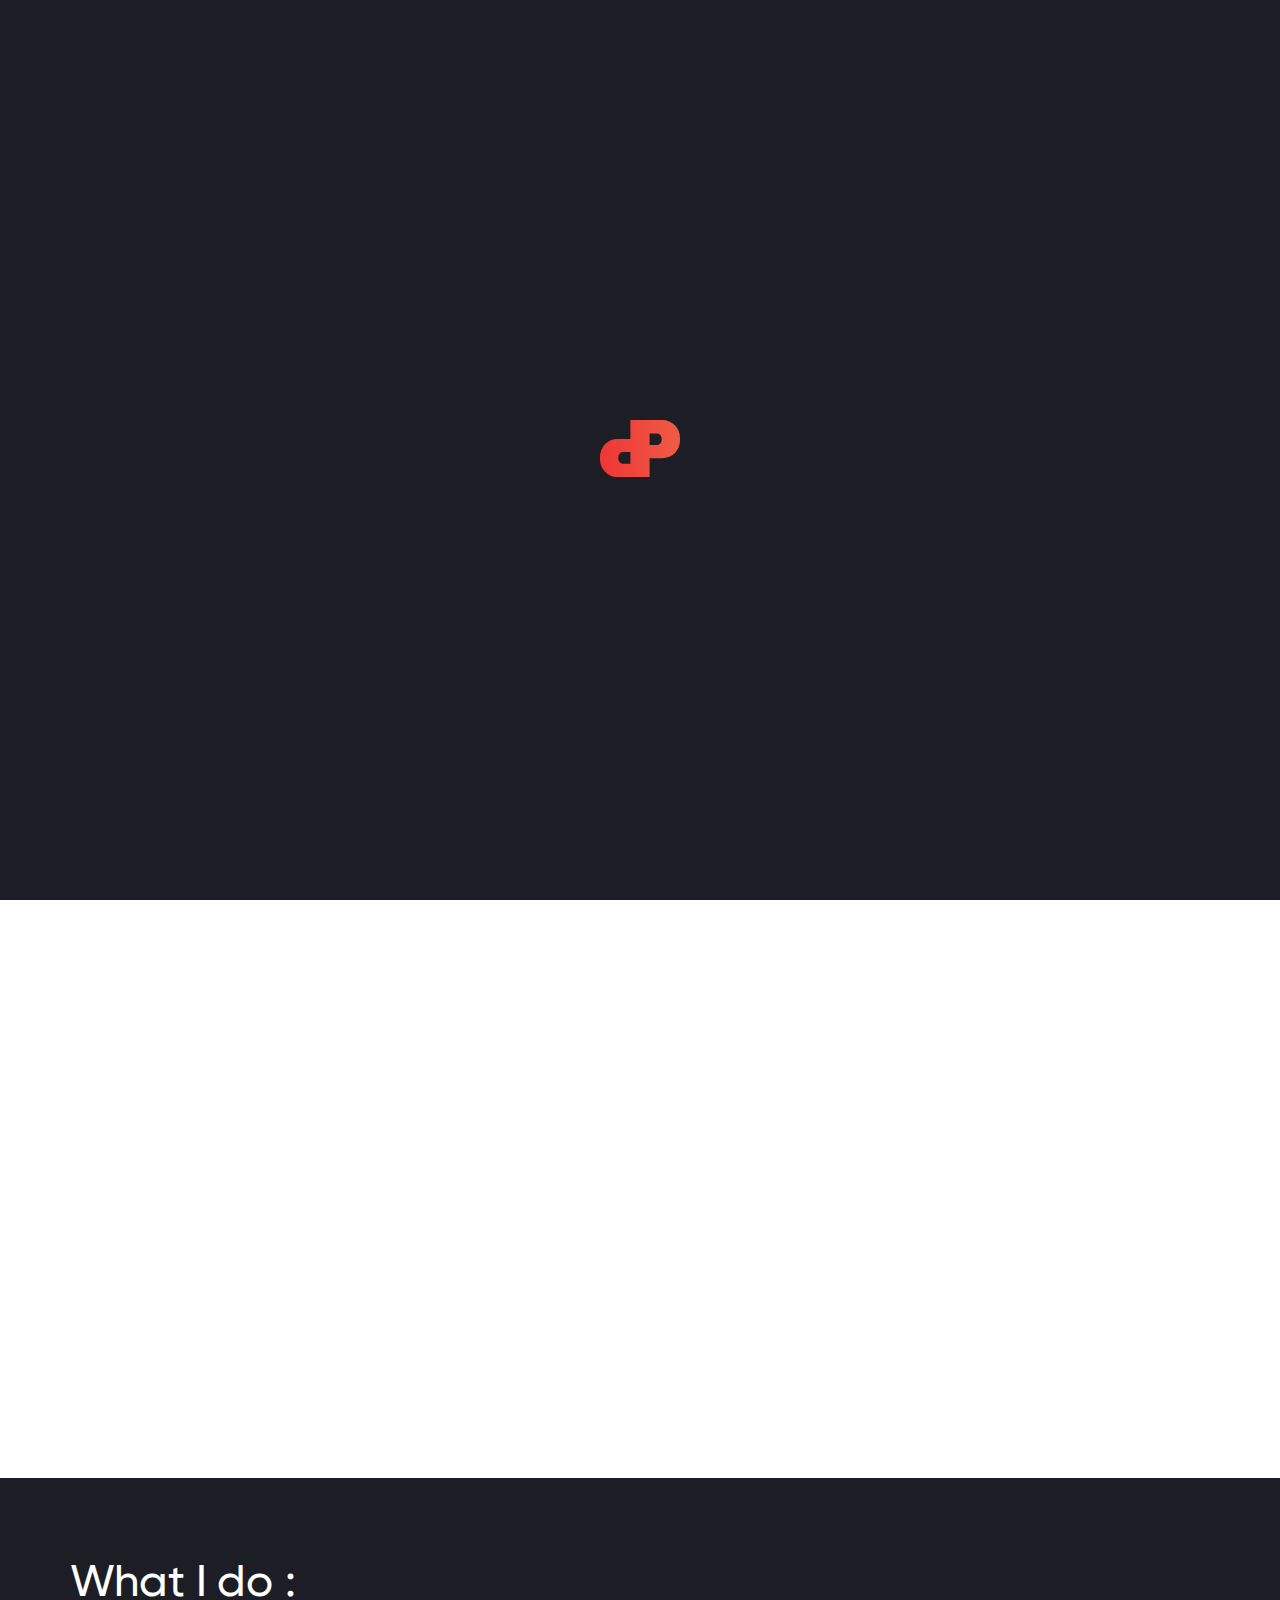
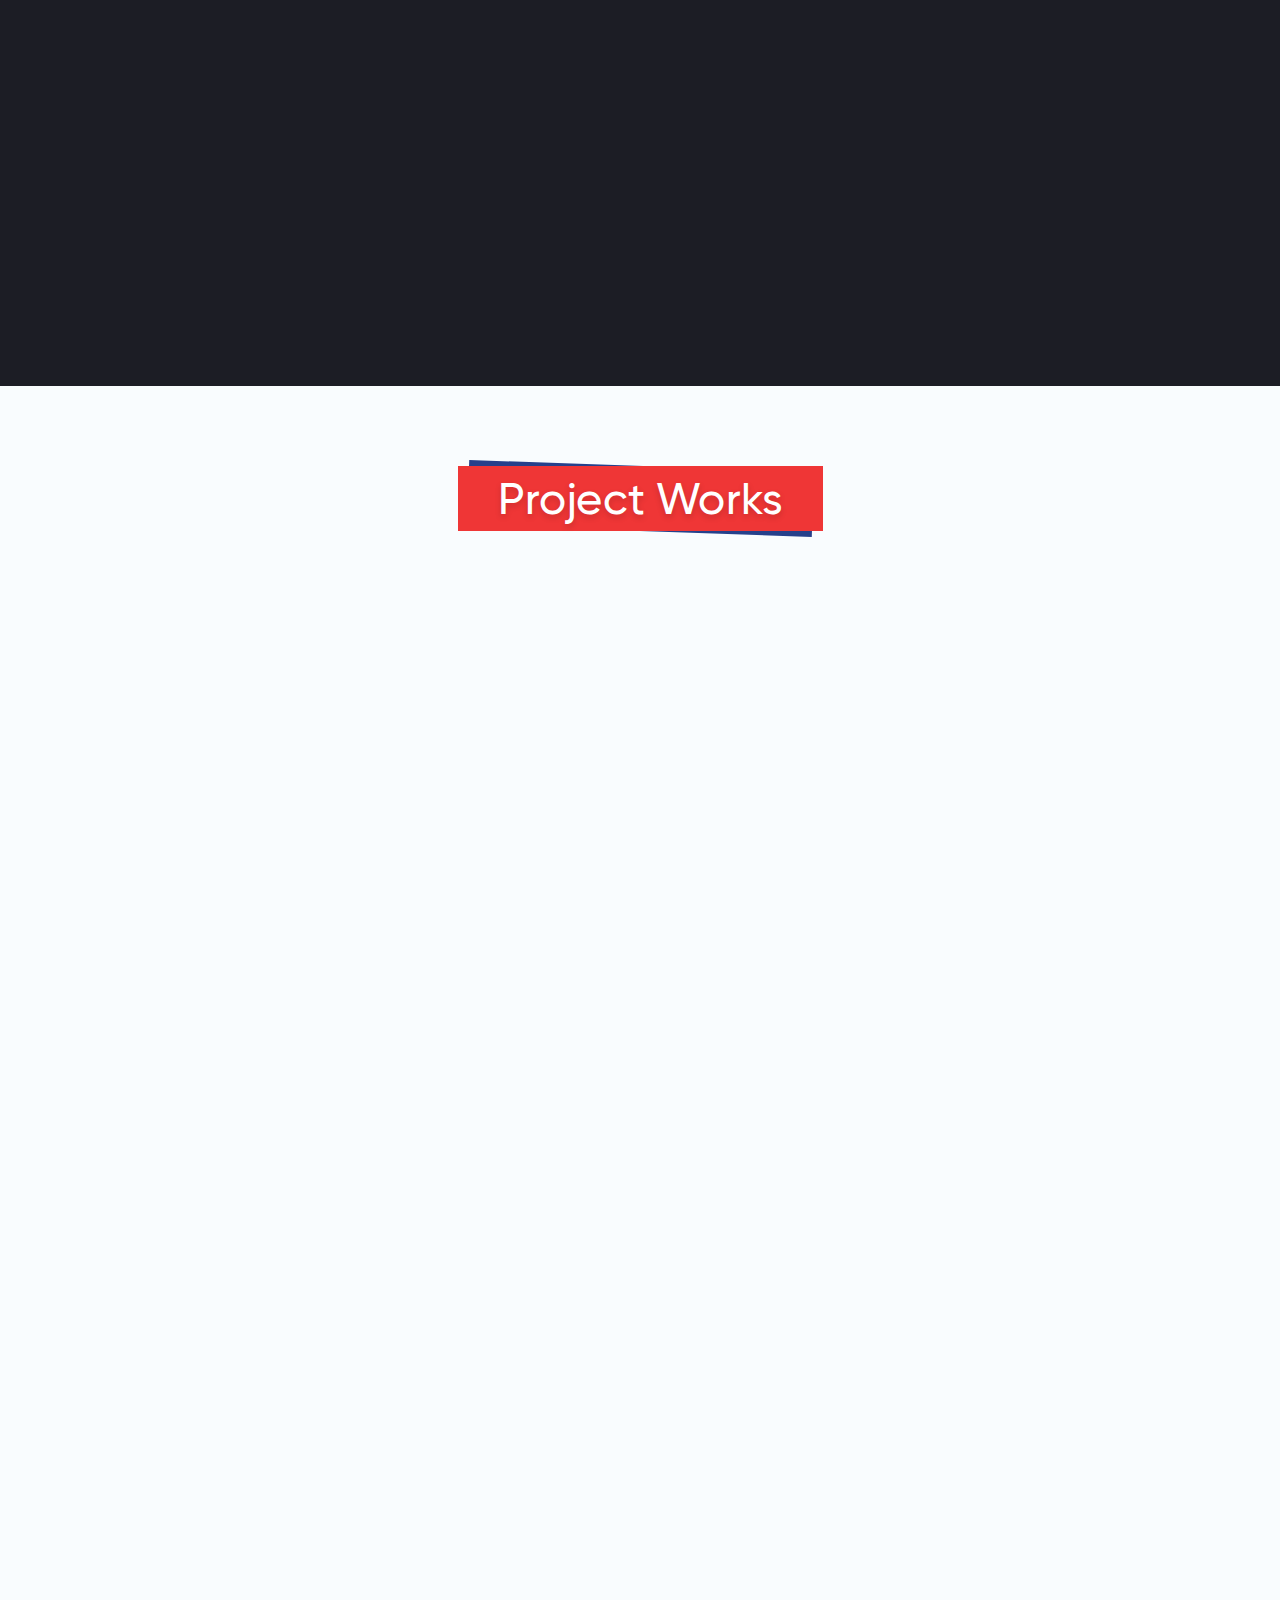
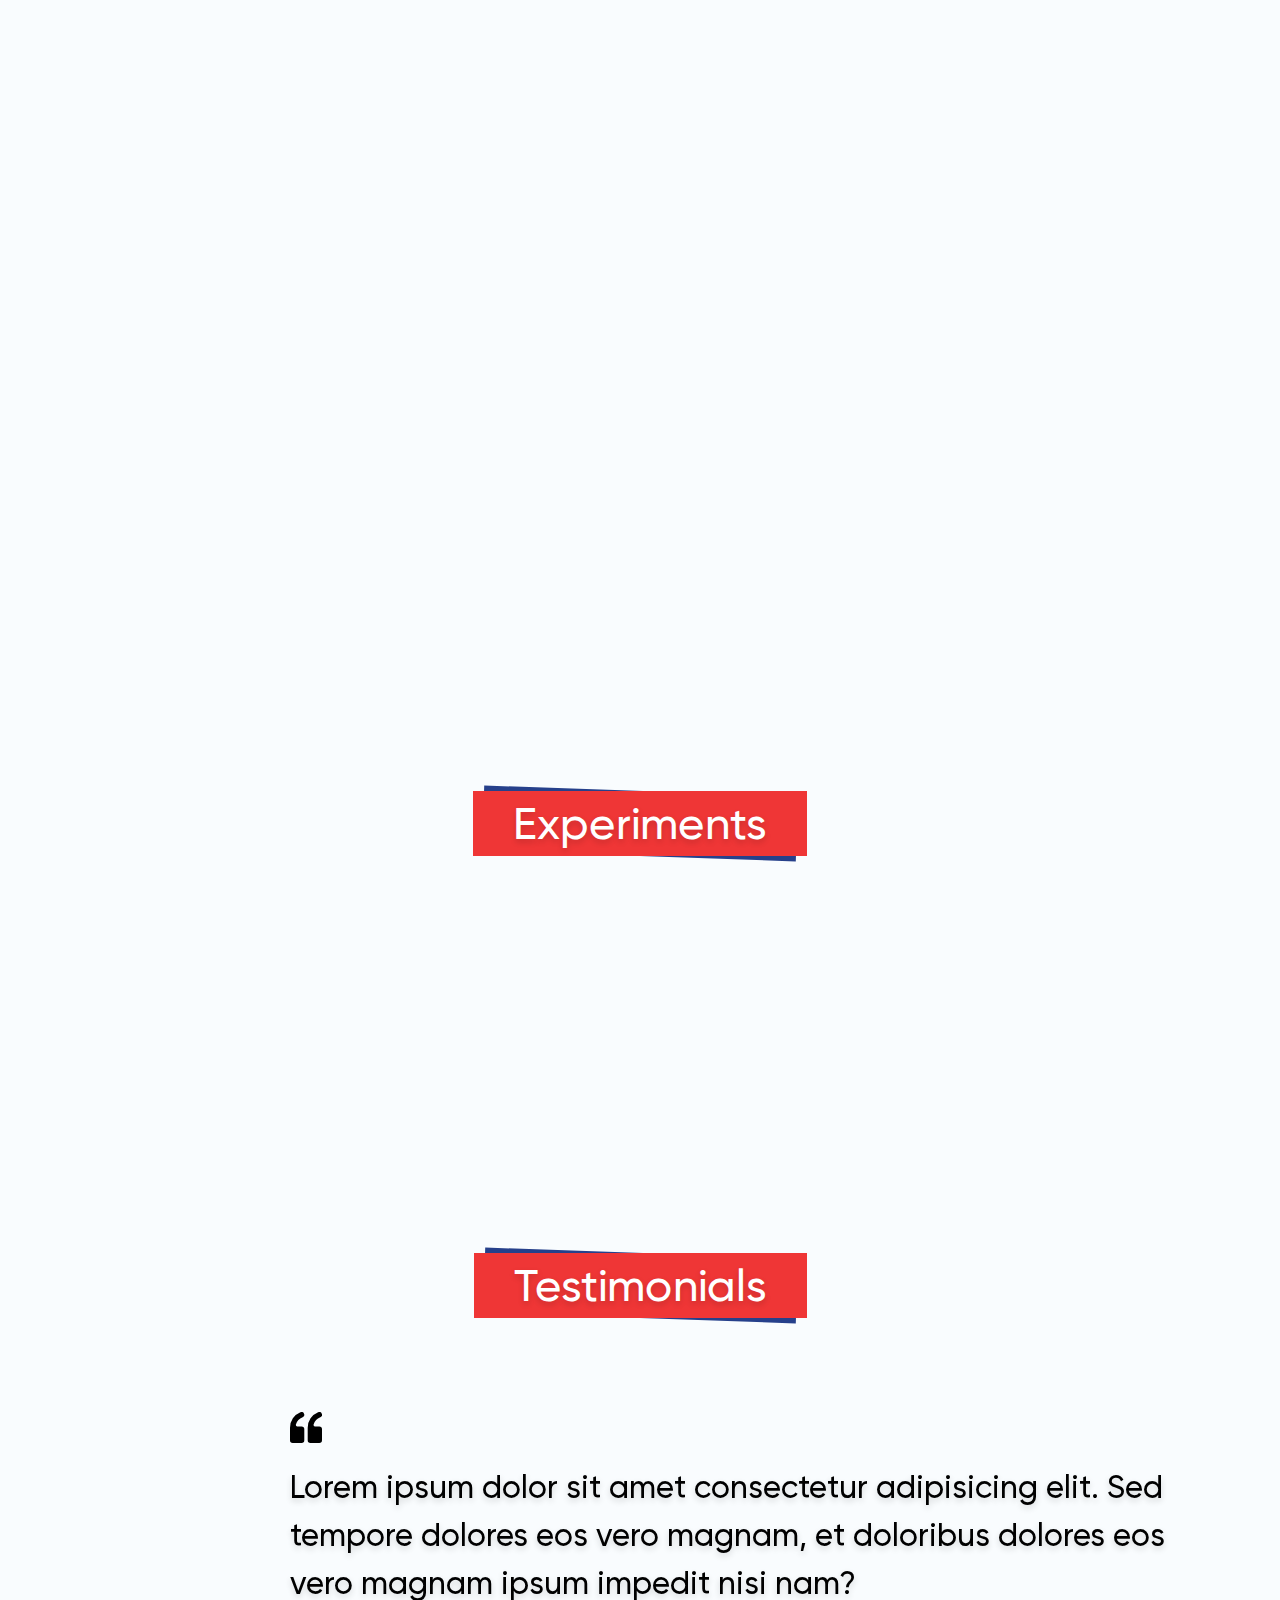
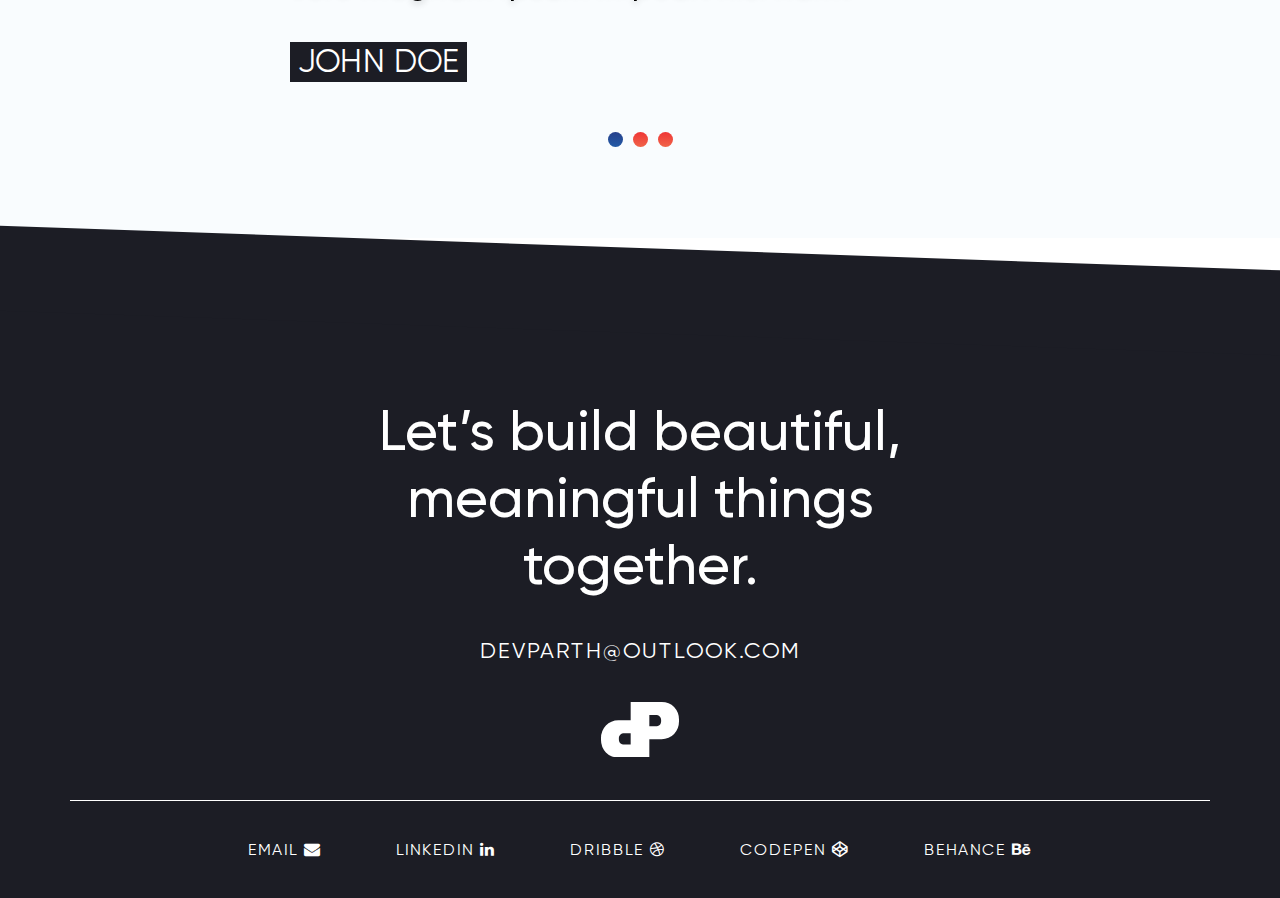
==== index.html @ 6f82d81a "29-8-2019 animation added" ====
<!DOCTYPE html>
<html lang="en">

<head>
    <meta charset="UTF-8">
    <meta name="google-site-verification" content="W45tbKZ4YCIzXjQx7yQa3IwtJhyLFRt-BNC8cSh7Igs" />
    <meta name="viewport" content="width=device-width, initial-scale=1.0">
    <meta http-equiv="X-UA-Compatible" content="ie=edge">
    <meta name="DC.title" content="web development,web design,htnl css,psdtohtml,wordpress">
    <meta name="GOOGLEBOT" content="index, follow">
    <meta name="distribution" content="global">
    <meta name="revisit-after" content="7 days">
    <meta name="serp-rank" position="1" />
    <meta name="rating" content="general">
    <meta name="language" content="English">
    <meta name="Robots" content="index, follow">
    <meta name="Search Engine" content="https://www.Google.com">
    <meta name="application-name" content="devparth.com">
    <meta name="url" content="http://devparth.com">
    <link rel="canonical" href="https://www.devparth.com/">
    <meta property="og:title" content="devParth - Parth Chaudhary | Creative Website &amp; UI/UX Designer India">
    <meta property="og:type" content="website">
    <meta property="og:url" content="https://www.devparth.com/">
    <meta property="og:image" content="https://devparth.com/img/freelance-devParth-parth-chaudhary.jpg">
    <meta property="og:site_name" content="devParth">
    <meta itemprop="image" content="https://devparth.com/img/freelance-devParth-parth-chaudhary.jpg">
    <meta name="keywords"
        content="Parth ,devParth, Parth Chaudhary, Front End Developer, Front End designer, Freelance, upwork, India, Ahmedabad, web development, br&amp; marketing, website design, web design, website development, outsource web development, web design &amp; development, website design &amp; development, professional web design, web design &amp; development, ecommerce website design, ecommerce web development, business website design , website development, freelance web designer, freelancer, upwork web designer, freelance &amp; upwork web desing india, freelance &amp; upwork web designer india, freelancer &amp; upwork ui desing, freelancer &amp; upwork ux design, freelancer &amp; upwork front-end designer, freelancer &amp; upwork front-end designer india">

    <meta property="og:description"
        content="Parth Chaudhary is Creative Web and Front-end designer expert in Web Design, HTML To PSD, CSS, Bootstrap.">

    <meta name="description"
        content="Parth Chaudhary is Creative Web and Front-end designer expert in Web Design, HTML To PSD, CSS, Bootstrap.">
    <link href="https://twitter.com/_parthchaudhary" rel="publisher">
    <link href="https://www.facebook.com/parth.chaudhary.589" rel="publisher">
    <link href="https://www.codepen.io/devparth" rel="publisher">
    <link href="https://www.linkedin.com/in/parth-chaudhary" rel="publisher">
    <link href="https://www.github.com/parthchaudhary" rel="publisher">
    <link href="https://www.dribbble.com/devparth" rel="publisher">
    <link href="https://www.behance.net/parthchaudhary" rel="publisher">
    <link href="https://www.upwork.com/freelancers/~01eac194ca7e046bc9" rel="publisher">
    <link href="https://www.upwork.com/o/profiles/users/_~01eac194ca7e046bc9" rel="publisher">
    <!-- Google Tag Manager -->
    <script>(function (w, d, s, l, i) {
            w[l] = w[l] || []; w[l].push({
                'gtm.start':
                    new Date().getTime(), event: 'gtm.js'
            }); var f = d.getElementsByTagName(s)[0],
                j = d.createElement(s), dl = l != 'dataLayer' ? '&l=' + l : ''; j.async = true; j.src =
                    'https://www.googletagmanager.com/gtm.js?id=' + i + dl; f.parentNode.insertBefore(j, f);
        })(window, document, 'script', 'dataLayer', 'GTM-KSM7WPW');
    </script>
    <!-- End Google Tag Manager -->
    <!-- Global site tag (gtag.js) - Google Analytics -->
    <script async src="https://www.googletagmanager.com/gtag/js?id=UA-146591462-1"></script>
    <script>
        window.dataLayer = window.dataLayer || [];
        function gtag() { dataLayer.push(arguments); }
        gtag('js', new Date());

        gtag('config', 'UA-146591462-1');
    </script>
    <title>devParth - Parth Chaudhary | Creative Website &amp; UI/UX Designer India</title>
    <link rel="icon" href="./img/favicon.png" type="image/x-icon" sizes="16x16">
    <!-- main style -->
    <link rel="stylesheet" href="./css/style.min.css">
</head>

<body style="overflow: hidden !important">
    <!-- Google Tag Manager (noscript) -->
    <noscript>
        <iframe src="https://www.googletagmanager.com/ns.html?id=GTM-KSM7WPW" height="0" width="0"
            style="display:none;visibility:hidden"></iframe>
    </noscript>
    <!-- End Google Tag Manager (noscript) -->

    <!-- dp-pre-loader -->
    <div id="dp-loader">
        <span class="dp-loader-inner">
            <img src="./img/dp-banner-bg.svg" alt="devparth site loader image">
        </span>
    </div>
    <!-- dp-navbar -->
    <nav>
        <div class="dp-container">
            <div class="dp-navbar">
                <!-- dp-logo -->
                <div class="dp-logo">
                    <h1>
                        <a href="index.html">
                            <span class="hidden">devparth</span>
                            <svg xmlns="http://www.w3.org/2000/svg" xmlns:xlink="http://www.w3.org/1999/xlink"
                                width="78.957" height="56.184" viewBox="0 0 78.957 56.184">
                                <defs>
                                    <linearGradient id="linear-gradient" y1="0.5" x2="1.226" y2="0.5"
                                        gradientUnits="objectBoundingBox">
                                        <stop offset="0" stop-color="#fff" />
                                        <stop offset="1" stop-color="#fff" />
                                    </linearGradient>
                                </defs>
                                <path id="Exclusion_5" data-name="Exclusion 5"
                                    d="M52.969,76.783H21.811a18.773,18.773,0,0,1-7.2-1.376A16.455,16.455,0,0,1,9,71.6,18.624,18.624,0,0,1,4.052,58.54V57.49A18.749,18.749,0,0,1,9,44.394a16.488,16.488,0,0,1,5.613-3.839,18.635,18.635,0,0,1,7.2-1.387h12.27V20.6H65.241a18.776,18.776,0,0,1,7.2,1.376,16.453,16.453,0,0,1,5.613,3.812A18.621,18.621,0,0,1,83,38.843v1.051a18.749,18.749,0,0,1-4.945,13.1,16.489,16.489,0,0,1-5.613,3.839,18.635,18.635,0,0,1-7.2,1.387H52.969ZM27.784,52.163c-3.644,0-5.651,1.921-5.651,5.408v.646c0,3.487,2.007,5.408,5.651,5.408h6.3V52.163Zm25.185-18.4V45.221h6.3c3.644,0,5.651-1.921,5.651-5.408v-.646c0-3.489-2.007-5.41-5.651-5.41Z"
                                    transform="translate(-4.047 -20.6)" fill="url(#linear-gradient)" />
                            </svg>
                        </a>
                    </h1>
                </div>

                <!-- dp-navigation -->
                <div class="dp-navigation">
                    <ul class="dp-nav-links">
                        <li><a href="#" class="about-link">About</a></li>
                        <li><a href="#dp-work">Work</a></li>
                        <li><a href="#" class="contact-link">Contact</a></li>
                    </ul>

                    <ul class="dp-social-mobile">
                        <li>
                            <a href="https://www.linkedin.com/in/parth-chaudhary/" target="_blank">
                                <i class="fa fa-linkedin" aria-hidden="true"></i></a>
                        </li>
                        <li>
                            <a href="https://codepen.io/devparth" target="_blank">
                                <i class="fa fa-codepen" aria-hidden="true"></i></a>
                        </li>
                        <li>
                            <a href="https://github.com/parthchaudhary" target="_blank">
                                <i class="fa fa-github" aria-hidden="true"></i></a>
                        </li>
                        <li>
                            <a href="https://www.behance.net/parthchaudhary" target="_blank">
                                <i class="fa fa-behance" aria-hidden="true"></i></a>
                        </li>
                        <li>
                            <a href="https://dribbble.com/devparth" target="_blank">
                                <i class="fa fa-dribbble" aria-hidden="true"></i></a>
                        </li>
                    </ul>

                    <!-- dp-social-mobile -->

                    <!-- dp-nav-close -->
                    <button class="dp-nav-toggle dp-nav-toggle-close">
                        <span></span>
                    </button>
                </div>

                <!-- dp-nav-togggle -->
                <button class="dp-nav-toggle">
                    <span></span>
                </button>
            </div>
        </div>
    </nav>

    <main>
        <!-- dp-home -->
        <section id="dp-home" class="dp-home" style="background-image: url(./img/header-bg.jpg)">
            <div id="dp-particles-js"></div>
            <div class="dp-container">
                <!-- dp-home-content -->
                <div class="dp-home-contant">
                    <div class="profile-pic" data-aos="zoom-in">
                        <img src="./img/freelance-devParth-parth-chaudhary.jpg"
                            alt="freelance devParth(parth chaudhary-devparth@outlook.com)">
                    </div>
                    <div class="dp-info">
                        <h1>devParth</h1>
                        <label><span class="dp-stripe-bg">Creative Front-end
                                Desginer</span></label>
                        <a href="#" class="dp-btn about-link"><span>About
                                Me</span></a>
                    </div>
                </div>
            </div>

            <!-- dp-social-icon(desktop) -->
            <ul class="dp-social-desktop">
                <li>
                    <a href="https://www.linkedin.com/in/parth-chaudhary/" target="_blank">
                        <i class="fa fa-linkedin" aria-hidden="true"></i></a>
                </li>
                <li>
                    <a href="https://codepen.io/devparth" target="_blank">
                        <i class="fa fa-codepen" aria-hidden="true"></i></a>
                </li>
                <li>
                    <a href="https://github.com/parthchaudhary" target="_blank">
                        <i class="fa fa-github" aria-hidden="true"></i></a>
                </li>
                <li>
                    <a href="https://www.behance.net/parthchaudhary" target="_blank">
                        <i class="fa fa-behance" aria-hidden="true"></i></a>
                </li>
                <li>
                    <a href="https://dribbble.com/devparth" target="_blank">
                        <i class="fa fa-dribbble" aria-hidden="true"></i></a>
                </li>
            </ul>

            <!-- dp-area-tag -->
            <div class="dp-area-tag" data-aos="zoom-out" data-aos-offset="0">
                <a href="#dp-about"></a>
            </div>
        </section>

        <!-- dp-about -->
        <section class="dp-about" id="dp-about">
            <div class="dp-container">
                <div class="dp-about-contant" data-aos="zoom-out">
                    <label>HELLO EVERYONE</label>
                    <p>
                        I'm a <span>Front End Designer</span> from India. I aim to create change with
                        simple and seamless user-centered design.
                        I am a strong believer that I am always a student in life, always finding opportunities for
                        learning and growth both professionally and personally.
                    </p>
                    <a href="./img/parth_chaudhary(parth@outlook.com).pdf" target="_blank" class="dp-btn"
                        download><span>Resume</span></a>
                    <a href="#" class="dp-btn contact-link"><span>Say Hello</span></a>
                </div>
            </div>
        </section>

        <!-- dp-skills -->
        <section class="dp-skill">
            <div class="dp-container">
                <h2>What I do :</h2>

                <div class="dp-row">
                    <div class="dp-col-sm-6">
                        <div class="dp-skill-info" data-aos="zoom-in">
                            <label>Front-end Web Desing</label>
                            <p>
                                Lorem Ipsum is simply dummy text of the
                                printing and typesetting industry. Lorem Ipsum
                                has been the industry's standard dummy text
                                ever since the 1500s, when an unknown printer
                                took a galley of type and scrambled it to
                                make a type specimen book.
                            </p>
                            <div class="dp-skill-icon">
                                <img src="./img/webdesign-bg-icon.svg" alt="web design icon(devparth)">
                            </div>
                        </div>
                    </div>
                    <div class="dp-col-sm-6">
                        <div class="dp-skill-info" data-aos="zoom-in">
                            <label>UX/UI Desing</label>
                            <p>
                                Lorem Ipsum is simply dummy text of the
                                printing and typesetting industry. Lorem Ipsum
                                has been the industry's standard dummy text
                                ever since the 1500s, when an unknown printer
                                took a galley of type and scrambled it to
                                make a type specimen book.
                            </p>
                            <div class="dp-skill-icon">
                                <img src="./img/uxui-bg-icon.svg" alt="">
                            </div>
                        </div>
                    </div>
                </div>
            </div>
        </section>

        <!-- dp-work -->
        <section class="dp-work" id="dp-work" style="overflow: hidden">
            <div class="dp-container">
                <h2><span class="dp-stripe-bg">Project Works</span></h2>
                <ul class="dp-work-details">
                    <li class="dp-work-info" data-aos="zoom-in-right">
                        <a href="https://vti.wjr.mybluehost.me/" target="_blank" class="dp-work-link"
                            style="background-image: url('./img/aayan-solution.jpg');">
                            <div class="dp-work-name">
                                <h3>Aayan Outsourcing</h3>
                                <label>The best buisness consulting team.</label>
                                <span href="https://vti.wjr.mybluehost.me/" class="dp-btn"><span>Learn
                                        More</span></span>
                            </div>
                        </a>
                    </li>
                    <li class="dp-work-info" data-aos="zoom-in-left">
                        <a href="https://www.behance.net/gallery/81719555/Business-Web-Design" target="_blank"
                            class="dp-work-link" style="background-image: url('./img/shraddha-infotech.jpg');">
                            <div class="dp-work-name">
                                <h3>Shraddha Infotech</h3>
                                <label>Innovative Technological Solutions.</label>
                                <span href="#" class="dp-btn"><span>Learn More</span></span>
                            </div>
                        </a>
                    </li>
                    <li class="dp-work-info" data-aos="zoom-in-right">
                        <a href="https://www.behance.net/gallery/82004427/single-page-portfolio" target="_blank"
                            class="dp-work-link" style="background-image: url('./img/portfolio-proj.jpg');">
                            <div class="dp-work-name">
                                <h3>Portfolio Design</h3>
                                <label>Creative Portfolio Design.</label>
                                <span href="#" class="dp-btn"><span>Learn More</span></span>
                            </div>
                        </a>
                    </li>
                </ul>
            </div>
        </section>

        <!-- dp-experiment -->
        <section class="dp-experiment">
            <div class="dp-container-fluid">
                <h2><span class="dp-stripe-bg">Experiments</span></h2>

                <!-- dp-experiments-list -->
                <div class="dp-experiments-list">
                    <div class="dp-row" data-aos="flip-down">
                        <a href="https://codepen.io/devparth/pen/ZNmJWY" target="_blank"
                            class="dp-col-md-3 dp-col-xs-6 dp-experiment-item">
                            <figure><img src="./img/codepen-css-circle-menu.jpg"
                                    alt="codepen css circle menu(devparth)"></figure>
                            <label>CSS3 circle menu</label>
                        </a>
                        <a href="https://codepen.io/devparth/pen/qMXdKP" target="_blank"
                            class="dp-col-md-3 dp-col-xs-6 dp-experiment-item">
                            <figure><img src="./img/codepen-js-magnifire.jpg"
                                    alt="codepen JS image magnifire  menu(devparth)">
                            </figure>
                            <label>JS image magnifire</label>
                        </a>
                        <a href="https://codepen.io/devparth/pen/RexRWO" target="_blank"
                            class="dp-col-md-3 dp-col-xs-6 dp-experiment-item">
                            <figure><img src="./img/codepen-jquery-accordion.jpg"
                                    alt="codepen jQuery Accordion  menu(devparth)"></figure>
                            <label>jQuery Accordion</label>
                        </a>
                        <a href="https://codepen.io/devparth/pen/EzeENj" target="_blank"
                            class="dp-col-md-3 dp-col-xs-6 dp-experiment-item">
                            <figure><img src="./img/codepen-jquery-tabination.jpg"
                                    alt="codepen jQuery Tabs-Tabination  menu(devparth)">
                            </figure>
                            <label>jQuery Tabs</label>
                        </a>
                    </div>
                </div>
            </div>
        </section>

        <!-- dp-testimonials -->
        <section class="dp-testimonials">
            <div class="dp-container">
                <h2><span class="dp-stripe-bg">Testimonials</span></h2>

                <div class="dp-testimonials-slider">
                    <div class="dp-slider-item">
                        <div class="dp-testimonial-text">
                            <div class="dp-testimonial-pic">
                                <img src="./img/freelance-devParth-parth-chaudhary.jpg" alt="">
                            </div>
                            <div class="dp-testimonial-word">
                                <p>
                                    Lorem ipsum dolor sit amet consectetur adipisicing elit. Sed
                                    tempore dolores eos vero magnam, et doloribus dolores eos
                                    vero magnam ipsum impedit nisi nam?
                                </p>
                                <label>JOHN DOE</label>
                            </div>
                        </div>
                    </div>
                    <div class="dp-slider-item">
                        <div class="dp-testimonial-text">
                            <div class="dp-testimonial-pic">
                                <img src="./img/freelance-devParth-parth-chaudhary.jpg" alt="">
                            </div>
                            <div class="dp-testimonial-word">
                                <p>
                                    Lorem ipsum dolor sit amet consectetur adipisicing elit. Sed
                                    tempore dolores eos vero magnam, et doloribus dolores eos
                                    vero magnam ipsum impedit nisi nam?
                                </p>
                                <label>JOHN DOE</label>
                            </div>
                        </div>
                    </div>
                    <div class="dp-slider-item">
                        <div class="dp-testimonial-text">
                            <div class="dp-testimonial-pic">
                                <img src="./img/freelance-devParth-parth-chaudhary.jpg" alt="">
                            </div>
                            <div class="dp-testimonial-word">
                                <p>
                                    Lorem ipsum dolor sit amet consectetur adipisicing elit. Sed
                                    tempore dolores eos vero magnam, et doloribus dolores eos
                                    vero magnam ipsum impedit nisi nam?
                                </p>
                                <label>JOHN DOE</label>
                            </div>
                        </div>
                    </div>
                </div>
            </div>
        </section>
    </main>

    <!-- dp-footer -->
    <footer>
        <div class="dp-container">
            <div class="dp-footer-content">
                <h2>Let’s build beautiful, meaningful things together.</h2>
                <label><a href="mailto:parthchaudhary69@gmail.com">DEVPARTH@OUTLOOK.COM</a></label>
                <div class="dp-logo">
                    <h1>
                        <a href="#dp-home" title="Top">
                            <span class="hidden">devparth</span>
                            <svg xmlns="http://www.w3.org/2000/svg" xmlns:xlink="http://www.w3.org/1999/xlink"
                                width="78.957" height="56.184" viewBox="0 0 78.957 56.184">
                                <defs>
                                    <linearGradient id="linear-gradient" y1="0.5" x2="1.226" y2="0.5"
                                        gradientUnits="objectBoundingBox">
                                        <stop offset="0" stop-color="#fff"></stop>
                                        <stop offset="1" stop-color="#fff"></stop>
                                    </linearGradient>
                                </defs>
                                <path id="Exclusion_5" data-name="Exclusion 5"
                                    d="M52.969,76.783H21.811a18.773,18.773,0,0,1-7.2-1.376A16.455,16.455,0,0,1,9,71.6,18.624,18.624,0,0,1,4.052,58.54V57.49A18.749,18.749,0,0,1,9,44.394a16.488,16.488,0,0,1,5.613-3.839,18.635,18.635,0,0,1,7.2-1.387h12.27V20.6H65.241a18.776,18.776,0,0,1,7.2,1.376,16.453,16.453,0,0,1,5.613,3.812A18.621,18.621,0,0,1,83,38.843v1.051a18.749,18.749,0,0,1-4.945,13.1,16.489,16.489,0,0,1-5.613,3.839,18.635,18.635,0,0,1-7.2,1.387H52.969ZM27.784,52.163c-3.644,0-5.651,1.921-5.651,5.408v.646c0,3.487,2.007,5.408,5.651,5.408h6.3V52.163Zm25.185-18.4V45.221h6.3c3.644,0,5.651-1.921,5.651-5.408v-.646c0-3.489-2.007-5.41-5.651-5.41Z"
                                    transform="translate(-4.047 -20.6)" fill="url(#linear-gradient)"></path>
                            </svg>
                        </a>
                    </h1>
                </div>
            </div>
            <ul class="dp-footer-links">
                <li>
                    <a href="mailto:parthchaudhary69@gmail.com" target="_blank">
                        <span>Email</span> <i class="fa fa-envelope" aria-hidden="true"></i>
                    </a>
                </li>
                <li>
                    <a href="https://www.linkedin.com/in/parth-chaudhary/" target="_blank">
                        <span>LinkedIn</span> <i class="fa fa-linkedin" aria-hidden="true"></i>
                    </a>
                </li>
                <li>
                    <a href="https://dribbble.com/devparth" target="_blank">
                        <span>Dribble</span> <i class="fa fa-dribbble" aria-hidden="true"></i>
                    </a>
                </li>
                <li>
                    <a href="https://codepen.io/devparth" target="_blank">
                        <span>Codepen</span> <i class="fa fa-codepen" aria-hidden="true"></i>
                    </a>
                </li>
                <li>
                    <a href="https://www.behance.net/parthchaudhary" target="_blank">
                        <span>Behance</span> <i class="fa fa-behance" aria-hidden="true"></i>
                    </a>
                </li>
            </ul>
        </div>
    </footer>

    <!-- dp-contact-model -->
    <section class="dp-contact">
        <div class="dp-contact-content">
            <button class="dp-contact-close">
                <span></span>
            </button>
            <div class="dp-col-sm-6 dp-col-sm-push-6 dp-form-col">
                <div class="dp-contact-form" style="background-image: url('./img/close-envelope.png')">
                    <form action="" netlify>
                        <h3><span class="dp-stripe-bg">Contact</span></h3>
                        <label>New project, project inquiry or even coffee.</label>
                        <div class="dp-form-input">
                            <input type="text" name="Name" id="" placeholder="Name*" required>
                        </div>
                        <div class="dp-form-input">
                            <input type="email" name="Email" id="" placeholder="Email*" required>
                        </div>
                        <div class="dp-form-input">
                            <textarea name="Message" id="" cols="30" rows="5" placeholder="Message"></textarea>
                        </div>
                        <button class="dp-btn">
                            <span>Send</span>
                        </button>
                    </form>
                </div>
            </div>
            <div class="dp-col-sm-6 dp-col-sm-pull-6 dp-about-col">
                <div class="dp-contact-about" style="background-image: url('./img/person-icon.png')">
                    <h3><span class="dp-stripe-bg">About Me</span></h3>
                    <label>Creative Front-end Desginer</label>
                    <p>
                        Lorem Ipsum is simply dummy text of the printing and typesetting industry. Lorem Ipsum has
                        been the industry's <span>standard</span> dummy text ever since the 1500s, when an unknown
                        printer took a
                        galley of type and <span>scrambled</span> it to make a type specimen book. <br>
                        It has survived not only five centuries, but also the leap into electronic typesetting,
                        remaining essentially. <br>
                        It was popularised in the 1960s with the release of Letraset sheets containing Lorem Ipsum
                        passages, and more recently with desktop <span>publishing</span> software like Aldus PageMaker
                        including
                        versions of Lorem Ipsum.
                    </p>
                    <div class="dp-tech">
                        <span><img src="./img/html-icon.svg" alt=""></span>
                        <span><img src="./img/css-3-icon.svg" alt=""></span>
                        <span><img src="./img/js-icon.svg" alt=""></span>
                    </div>
                </div>
            </div>
        </div>
    </section>

    <!-- .dp-about-more-model -->
    <section class="dp-about-more">
        <button class="dp-about-more-close">
            <span></span>
        </button>
        <div class="dp-about-content">
            <!-- Tab List -->
            <div class="tab-list-area">
                <ul class="list-inline">
                    <li class="tab-link active-tab" data-tab="about">
                        <div class="dp-tab-icon about">
                            <a href="#"><img src="./img/dp-about-icon.svg" alt="tab-about-svg"></a>
                        </div>
                    </li>
                    <li class="tab-link" data-tab="certificate">
                        <div class="dp-tab-icon certificate">
                            <a href="#"><img src="./img/dp-certificate-icon.svg" alt="tab-about-svg"></a>
                        </div>
                    </li>
                    <li class="tab-link" data-tab="skills">
                        <div class="dp-tab-icon skills">
                            <a href="#"><img src="./img/dp-skills-icon.svg" alt="tab-about-svg"></a>
                        </div>
                    </li>
                </ul>
            </div>

            <!-- Tab content data -->
            <div class="tab-content-area">
                <div class="tab-content active-content" id="about">
                    <div class="dp-row">
                        <div class="dp-col-md-6">
                            <div class="dp-about-text">
                                <h3><span class="dp-stripe-bg">About</span></h3>
                                <p>My name is John Doe. I work as a Web designer at Infibeam.</p>
                                <p>
                                    I aim to create change with simple and seamless user-
                                    centered design. I am a strong believer that I am always a
                                    student in life, always finding opportunities for learning and
                                    growth both professionally and personally. I aim to create
                                    change with simple and seamless user-centered design. I
                                    am a strong believer that I am always a student in life,
                                    always finding opportunities for learning and growth both
                                    professionally and personally.
                                </p>
                                <p>
                                    If you are ever in India and would like to grab a
                                    coffee, feel free to reach out!
                                </p>
                            </div>

                            <div class="dp-about-contact">
                                <h3><span class="dp-stripe-bg">Contact Details</span></h3>
                                <ul>
                                    <li>Mobile:- <a href="#">+91 9725171322</a></li>
                                    <li>Email:- <a href="#">devparth@outlook.com</a></li>
                                </ul>
                                <ul class="dp-list-inline">
                                    <li><a href="#"><i class="fa fa-linkedin-square" aria-hidden="true"></i></a></li>
                                    <li><a href="#"><i class="fa fa-dribbble" aria-hidden="true"></i></a></li>
                                    <li><a href="#"><i class="fa fa-codepen" aria-hidden="true"></i></a></li>
                                    <li><a href="#"><i class="fa fa-behance" aria-hidden="true"></i></a></li>
                                    <li><a href="#"><i class="fa fa-github" aria-hidden="true"></i></a></li>
                                </ul>
                            </div>
                        </div>
                        <div class="dp-col-md-6">
                            <div class="dp-about-experience">
                                <h3><span class="dp-stripe-bg">Curriculum Vita</span></h3>
                                <ul class="dp-cv-list">
                                    <li>
                                        <label>DRC Systems &middot; India</label>
                                        <span><small>Front-End Designer</small></span> <br>
                                        May 2018 - Present
                                    </li>
                                    <li>
                                        <label>Atlas Softweb &middot; India</label>
                                        <span><small>Front-End Designer(Intern)</small></span> <br>
                                        September 2017 - February 2018
                                    </li>
                                </ul>
                            </div>
                            <div class="dp-about-education">
                                <h3><span class="dp-stripe-bg">Education</span></h3>
                                <ul class="dp-cv-list">
                                    <li>
                                        <label>GEC, Patan &middot; India</label>
                                        <span><small>Computer Engineering(BE)</small></span> <br>
                                        August 2015 - May 2018
                                    </li>
                                    <li>
                                        <label>K.D Polytechnic &middot; India</label>
                                        <span><small>Computer Engineering</small></span> <br>
                                        August 2011 - May 2015
                                    </li>
                                </ul>
                            </div>
                        </div>
                    </div>
                </div>
                <div class="tab-content" id="certificate">
                    <div class="dp-about-certificate">
                        <h3><span class="dp-stripe-bg">Certificate</span></h3>
                        <ul>
                            <li class="dp-certificate-item">
                                <a
                                    href="https://www.freecodecamp.org/certification/parthchaudhary/responsive-web-design">
                                    <div class="dp-certificate dp-row">
                                        <div class="dp-col-lg-3 dp-col-md-4">
                                            <div class="dp-certificate-img">
                                                <img src="./img/fcc-rwd-certificate.jpg" alt="">
                                            </div>
                                        </div>
                                        <div class="dp-col-lg-9 dp-col-md-8">
                                            <div class="dp-certificate-info">
                                                <h3><span><small>Responsive Web Design</small></span></h3>
                                                <p>
                                                    Lorem ipsum dolor sit amet consectetur, adipisicing elit.
                                                    Voluptates
                                                    ut, similique eos itaque magnam veritatis tenetur. Sequi,
                                                    architecto? Placeat nobis fugiat obcaecati hic enim tempora
                                                    saepe
                                                    veritatis asperiores iste alias!
                                                </p>
                                            </div>
                                        </div>
                                    </div>
                                </a>
                            </li>
                            <li class="dp-certificate-item">
                                <a href="https://www.sololearn.com/Certificate/1014-652482/jpg">
                                    <div class="dp-certificate dp-row">
                                        <div class="dp-col-lg-3 dp-col-md-4">
                                            <div class="dp-certificate-img">
                                                <img src="./img/solo-html-certificate.jpg" alt="">
                                            </div>
                                        </div>
                                        <div class="dp-col-lg-9 dp-col-md-8">
                                            <div class="dp-certificate-info">
                                                <h3><span><small>HTML Fundamentals course</small></span></h3>
                                                <p>
                                                    Lorem ipsum dolor sit amet consectetur, adipisicing elit.
                                                    Voluptates
                                                    ut, similique eos itaque magnam veritatis tenetur. Sequi,
                                                    architecto? Placeat nobis fugiat obcaecati hic enim tempora
                                                    saepe
                                                    veritatis asperiores iste alias!
                                                </p>
                                            </div>
                                        </div>
                                    </div>
                                </a>
                            </li>
                            <li class="dp-certificate-item">
                                <a href="https://www.sololearn.com/Certificate/1023-652482/jpg">
                                    <div class="dp-certificate dp-row">
                                        <div class="dp-col-lg-3 dp-col-md-4">
                                            <div class="dp-certificate-img">
                                                <img src="./img/solo-css-certificate.jpg" alt="">
                                            </div>
                                        </div>
                                        <div class="dp-col-lg-9 dp-col-md-8">
                                            <div class="dp-certificate-info">
                                                <h3><span><small>CSS Fundamentals course</small></span></h3>
                                                <p>
                                                    Lorem ipsum dolor sit amet consectetur, adipisicing elit.
                                                    Voluptates
                                                    ut, similique eos itaque magnam veritatis tenetur. Sequi,
                                                    architecto? Placeat nobis fugiat obcaecati hic enim tempora
                                                    saepe
                                                    veritatis asperiores iste alias!
                                                </p>
                                            </div>
                                        </div>
                                    </div>
                                </a>
                            </li>
                        </ul>
                    </div>
                </div>
                <div class="tab-content" id="skills">
                    <div class="dp-skill-list">
                        <h3><span class="dp-stripe-bg">My Skills</span></h3>
                        <ul class="dp-row">
                            <li class="dp-col-sm-4 dp-col-xs-6"><img src="./img/skill-html.svg" alt="">HTML
                            </li>
                            <li class="dp-col-sm-4 dp-col-xs-6"><img src="./img/skill-css.svg" alt="">CSS
                            </li>
                            <li class="dp-col-sm-4 dp-col-xs-6"><img src="./img/skill-js.svg" alt="">JAVASCRIPT
                            </li>
                            <li class="dp-col-sm-4 dp-col-xs-6"><img src="./img/skill-getbootstrap.svg" alt="">Bootstrap
                                3/4</li>
                            <li class="dp-col-sm-4 dp-col-xs-6"><img src="./img/skill-foundation-zurb.svg"
                                    alt="">Foundation 6</li>
                            <li class="dp-col-sm-4 dp-col-xs-6"><img src="./img/skill-jquery.svg" alt="">JQUERY
                            </li>
                            <li class="dp-col-sm-4 dp-col-xs-6"><img src="./img/skill-sass.svg" alt="">SASS
                            </li>
                            <li class="dp-col-sm-4 dp-col-xs-6"><img src="./img/skill-photoshop.svg" alt="">Photoshop
                            </li>
                            <li class="dp-col-sm-4 dp-col-xs-6"><img src="./img/skill-xd.svg" alt="">XD</li>
                        </ul>
                        <h3 class="dp-more-skill-tag"><span><small>More skills to come ....</small></span></h3>
                    </div>
                </div>
            </div>
        </div>
    </section>

    <!-- all javascript files goes here -->
    <script src="./js/plugins.min.js"></script> <!-- plugins js file -->
    <script src="./js/script.js"></script> <!-- custom js file -->
    <script>
        $(window).on('load', function () {
            // dp-pre-loader
            $("#dp-loader").slideUp();
            $('body').delay(100).css({
                'overflow': 'visible'
            });
        });

        // animation
        AOS.init({
            offset: 200, // offset (in px) from the original trigger point
            delay: 0,
            duration: 800,
            easing: 'ease-out-back',
            once: true
        });
    </script>
</body>

</html>
---- css/style.min.css ----
html,body,div,span,applet,object,iframe,h1,h2,h3,h4,h5,h6,p,blockquote,pre,a,abbr,acronym,address,big,cite,code,del,dfn,em,img,ins,kbd,q,s,samp,small,strike,strong,sub,sup,tt,var,b,u,i,center,dl,dt,dd,ol,ul,li,fieldset,form,label,legend,table,caption,tbody,tfoot,thead,tr,th,td,article,aside,canvas,details,embed,figure,figcaption,footer,header,hgroup,menu,nav,output,ruby,section,summary,time,mark,audio,video{margin:0;padding:0;border:0;font-size:100%;font:inherit;vertical-align:baseline}article,aside,details,figcaption,figure,footer,header,hgroup,menu,nav,section{display:block}body{line-height:1}ol,ul{list-style:none}blockquote,q{quotes:none}blockquote:before,blockquote:after{content:'';content:none}q:before,q:after{content:'';content:none}table{border-collapse:collapse;border-spacing:0}html{-webkit-box-sizing:border-box;box-sizing:border-box}*,*:before,*:after{-webkit-box-sizing:inherit;box-sizing:inherit}.dp-container{padding-right:15px;padding-left:15px;margin-right:auto;margin-left:auto}@media (min-width: 768px){.dp-container{width:750px}}@media (min-width: 992px){.dp-container{width:970px}}@media (min-width: 1200px){.dp-container{width:1170px}}.dp-container-fluid{padding-right:15px;padding-left:15px;margin-right:auto;margin-left:auto}.dp-row{margin-right:-15px;margin-left:-15px}.dp-row-no-gutters{margin-right:0;margin-left:0}.dp-row-no-gutters [class*="dp-col-"]{padding-right:0;padding-left:0}.dp-col-xs-1,.dp-col-sm-1,.dp-col-md-1,.dp-col-lg-1,.dp-col-xs-2,.dp-col-sm-2,.dp-col-md-2,.dp-col-lg-2,.dp-col-xs-3,.dp-col-sm-3,.dp-col-md-3,.dp-col-lg-3,.dp-col-xs-4,.dp-col-sm-4,.dp-col-md-4,.dp-col-lg-4,.dp-col-xs-5,.dp-col-sm-5,.dp-col-md-5,.dp-col-lg-5,.dp-col-xs-6,.dp-col-sm-6,.dp-col-md-6,.dp-col-lg-6,.dp-col-xs-7,.dp-col-sm-7,.dp-col-md-7,.dp-col-lg-7,.dp-col-xs-8,.dp-col-sm-8,.dp-col-md-8,.dp-col-lg-8,.dp-col-xs-9,.dp-col-sm-9,.dp-col-md-9,.dp-col-lg-9,.dp-col-xs-10,.dp-col-sm-10,.dp-col-md-10,.dp-col-lg-10,.dp-col-xs-11,.dp-col-sm-11,.dp-col-md-11,.dp-col-lg-11,.dp-col-xs-12,.dp-col-sm-12,.dp-col-md-12,.dp-col-lg-12{position:relative;min-height:1px;padding-right:15px;padding-left:15px}.dp-col-xs-1,.dp-col-xs-2,.dp-col-xs-3,.dp-col-xs-4,.dp-col-xs-5,.dp-col-xs-6,.dp-col-xs-7,.dp-col-xs-8,.dp-col-xs-9,.dp-col-xs-10,.dp-col-xs-11,.dp-col-xs-12{float:left}.dp-col-xs-12{width:100%}.dp-col-xs-11{width:91.66666667%}.dp-col-xs-10{width:83.33333333%}.dp-col-xs-9{width:75%}.dp-col-xs-8{width:66.66666667%}.dp-col-xs-7{width:58.33333333%}.dp-col-xs-6{width:50%}.dp-col-xs-5{width:41.66666667%}.dp-col-xs-4{width:33.33333333%}.dp-col-xs-3{width:25%}.dp-col-xs-2{width:16.66666667%}.dp-col-xs-1{width:8.33333333%}.dp-col-xs-pull-12{right:100%}.dp-col-xs-pull-11{right:91.66666667%}.dp-col-xs-pull-10{right:83.33333333%}.dp-col-xs-pull-9{right:75%}.dp-col-xs-pull-8{right:66.66666667%}.dp-col-xs-pull-7{right:58.33333333%}.dp-col-xs-pull-6{right:50%}.dp-col-xs-pull-5{right:41.66666667%}.dp-col-xs-pull-4{right:33.33333333%}.dp-col-xs-pull-3{right:25%}.dp-col-xs-pull-2{right:16.66666667%}.dp-col-xs-pull-1{right:8.33333333%}.dp-col-xs-pull-0{right:auto}.dp-col-xs-push-12{left:100%}.dp-col-xs-push-11{left:91.66666667%}.dp-col-xs-push-10{left:83.33333333%}.dp-col-xs-push-9{left:75%}.dp-col-xs-push-8{left:66.66666667%}.dp-col-xs-push-7{left:58.33333333%}.dp-col-xs-push-6{left:50%}.dp-col-xs-push-5{left:41.66666667%}.dp-col-xs-push-4{left:33.33333333%}.dp-col-xs-push-3{left:25%}.dp-col-xs-push-2{left:16.66666667%}.dp-col-xs-push-1{left:8.33333333%}.dp-col-xs-push-0{left:auto}.dp-col-xs-offset-12{margin-left:100%}.dp-col-xs-offset-11{margin-left:91.66666667%}.dp-col-xs-offset-10{margin-left:83.33333333%}.dp-col-xs-offset-9{margin-left:75%}.dp-col-xs-offset-8{margin-left:66.66666667%}.dp-col-xs-offset-7{margin-left:58.33333333%}.dp-col-xs-offset-6{margin-left:50%}.dp-col-xs-offset-5{margin-left:41.66666667%}.dp-col-xs-offset-4{margin-left:33.33333333%}.dp-col-xs-offset-3{margin-left:25%}.dp-col-xs-offset-2{margin-left:16.66666667%}.dp-col-xs-offset-1{margin-left:8.33333333%}.dp-col-xs-offset-0{margin-left:0%}@media (min-width: 768px){.dp-col-sm-1,.dp-col-sm-2,.dp-col-sm-3,.dp-col-sm-4,.dp-col-sm-5,.dp-col-sm-6,.dp-col-sm-7,.dp-col-sm-8,.dp-col-sm-9,.dp-col-sm-10,.dp-col-sm-11,.dp-col-sm-12{float:left}.dp-col-sm-12{width:100%}.dp-col-sm-11{width:91.66666667%}.dp-col-sm-10{width:83.33333333%}.dp-col-sm-9{width:75%}.dp-col-sm-8{width:66.66666667%}.dp-col-sm-7{width:58.33333333%}.dp-col-sm-6{width:50%}.dp-col-sm-5{width:41.66666667%}.dp-col-sm-4{width:33.33333333%}.dp-col-sm-3{width:25%}.dp-col-sm-2{width:16.66666667%}.dp-col-sm-1{width:8.33333333%}.dp-col-sm-pull-12{right:100%}.dp-col-sm-pull-11{right:91.66666667%}.dp-col-sm-pull-10{right:83.33333333%}.dp-col-sm-pull-9{right:75%}.dp-col-sm-pull-8{right:66.66666667%}.dp-col-sm-pull-7{right:58.33333333%}.dp-col-sm-pull-6{right:50%}.dp-col-sm-pull-5{right:41.66666667%}.dp-col-sm-pull-4{right:33.33333333%}.dp-col-sm-pull-3{right:25%}.dp-col-sm-pull-2{right:16.66666667%}.dp-col-sm-pull-1{right:8.33333333%}.dp-col-sm-pull-0{right:auto}.dp-col-sm-push-12{left:100%}.dp-col-sm-push-11{left:91.66666667%}.dp-col-sm-push-10{left:83.33333333%}.dp-col-sm-push-9{left:75%}.dp-col-sm-push-8{left:66.66666667%}.dp-col-sm-push-7{left:58.33333333%}.dp-col-sm-push-6{left:50%}.dp-col-sm-push-5{left:41.66666667%}.dp-col-sm-push-4{left:33.33333333%}.dp-col-sm-push-3{left:25%}.dp-col-sm-push-2{left:16.66666667%}.dp-col-sm-push-1{left:8.33333333%}.dp-col-sm-push-0{left:auto}.dp-col-sm-offset-12{margin-left:100%}.dp-col-sm-offset-11{margin-left:91.66666667%}.dp-col-sm-offset-10{margin-left:83.33333333%}.dp-col-sm-offset-9{margin-left:75%}.dp-col-sm-offset-8{margin-left:66.66666667%}.dp-col-sm-offset-7{margin-left:58.33333333%}.dp-col-sm-offset-6{margin-left:50%}.dp-col-sm-offset-5{margin-left:41.66666667%}.dp-col-sm-offset-4{margin-left:33.33333333%}.dp-col-sm-offset-3{margin-left:25%}.dp-col-sm-offset-2{margin-left:16.66666667%}.dp-col-sm-offset-1{margin-left:8.33333333%}.dp-col-sm-offset-0{margin-left:0%}}@media (min-width: 992px){.dp-col-md-1,.dp-col-md-2,.dp-col-md-3,.dp-col-md-4,.dp-col-md-5,.dp-col-md-6,.dp-col-md-7,.dp-col-md-8,.dp-col-md-9,.dp-col-md-10,.dp-col-md-11,.dp-col-md-12{float:left}.dp-col-md-12{width:100%}.dp-col-md-11{width:91.66666667%}.dp-col-md-10{width:83.33333333%}.dp-col-md-9{width:75%}.dp-col-md-8{width:66.66666667%}.dp-col-md-7{width:58.33333333%}.dp-col-md-6{width:50%}.dp-col-md-5{width:41.66666667%}.dp-col-md-4{width:33.33333333%}.dp-col-md-3{width:25%}.dp-col-md-2{width:16.66666667%}.dp-col-md-1{width:8.33333333%}.dp-col-md-pull-12{right:100%}.dp-col-md-pull-11{right:91.66666667%}.dp-col-md-pull-10{right:83.33333333%}.dp-col-md-pull-9{right:75%}.dp-col-md-pull-8{right:66.66666667%}.dp-col-md-pull-7{right:58.33333333%}.dp-col-md-pull-6{right:50%}.dp-col-md-pull-5{right:41.66666667%}.dp-col-md-pull-4{right:33.33333333%}.dp-col-md-pull-3{right:25%}.dp-col-md-pull-2{right:16.66666667%}.dp-col-md-pull-1{right:8.33333333%}.dp-col-md-pull-0{right:auto}.dp-col-md-push-12{left:100%}.dp-col-md-push-11{left:91.66666667%}.dp-col-md-push-10{left:83.33333333%}.dp-col-md-push-9{left:75%}.dp-col-md-push-8{left:66.66666667%}.dp-col-md-push-7{left:58.33333333%}.dp-col-md-push-6{left:50%}.dp-col-md-push-5{left:41.66666667%}.dp-col-md-push-4{left:33.33333333%}.dp-col-md-push-3{left:25%}.dp-col-md-push-2{left:16.66666667%}.dp-col-md-push-1{left:8.33333333%}.dp-col-md-push-0{left:auto}.dp-col-md-offset-12{margin-left:100%}.dp-col-md-offset-11{margin-left:91.66666667%}.dp-col-md-offset-10{margin-left:83.33333333%}.dp-col-md-offset-9{margin-left:75%}.dp-col-md-offset-8{margin-left:66.66666667%}.dp-col-md-offset-7{margin-left:58.33333333%}.dp-col-md-offset-6{margin-left:50%}.dp-col-md-offset-5{margin-left:41.66666667%}.dp-col-md-offset-4{margin-left:33.33333333%}.dp-col-md-offset-3{margin-left:25%}.dp-col-md-offset-2{margin-left:16.66666667%}.dp-col-md-offset-1{margin-left:8.33333333%}.dp-col-md-offset-0{margin-left:0%}}@media (min-width: 1200px){.dp-col-lg-1,.dp-col-lg-2,.dp-col-lg-3,.dp-col-lg-4,.dp-col-lg-5,.dp-col-lg-6,.dp-col-lg-7,.dp-col-lg-8,.dp-col-lg-9,.dp-col-lg-10,.dp-col-lg-11,.dp-col-lg-12{float:left}.dp-col-lg-12{width:100%}.dp-col-lg-11{width:91.66666667%}.dp-col-lg-10{width:83.33333333%}.dp-col-lg-9{width:75%}.dp-col-lg-8{width:66.66666667%}.dp-col-lg-7{width:58.33333333%}.dp-col-lg-6{width:50%}.dp-col-lg-5{width:41.66666667%}.dp-col-lg-4{width:33.33333333%}.dp-col-lg-3{width:25%}.dp-col-lg-2{width:16.66666667%}.dp-col-lg-1{width:8.33333333%}.dp-col-lg-pull-12{right:100%}.dp-col-lg-pull-11{right:91.66666667%}.dp-col-lg-pull-10{right:83.33333333%}.dp-col-lg-pull-9{right:75%}.dp-col-lg-pull-8{right:66.66666667%}.dp-col-lg-pull-7{right:58.33333333%}.dp-col-lg-pull-6{right:50%}.dp-col-lg-pull-5{right:41.66666667%}.dp-col-lg-pull-4{right:33.33333333%}.dp-col-lg-pull-3{right:25%}.dp-col-lg-pull-2{right:16.66666667%}.dp-col-lg-pull-1{right:8.33333333%}.dp-col-lg-pull-0{right:auto}.dp-col-lg-push-12{left:100%}.dp-col-lg-push-11{left:91.66666667%}.dp-col-lg-push-10{left:83.33333333%}.dp-col-lg-push-9{left:75%}.dp-col-lg-push-8{left:66.66666667%}.dp-col-lg-push-7{left:58.33333333%}.dp-col-lg-push-6{left:50%}.dp-col-lg-push-5{left:41.66666667%}.dp-col-lg-push-4{left:33.33333333%}.dp-col-lg-push-3{left:25%}.dp-col-lg-push-2{left:16.66666667%}.dp-col-lg-push-1{left:8.33333333%}.dp-col-lg-push-0{left:auto}.dp-col-lg-offset-12{margin-left:100%}.dp-col-lg-offset-11{margin-left:91.66666667%}.dp-col-lg-offset-10{margin-left:83.33333333%}.dp-col-lg-offset-9{margin-left:75%}.dp-col-lg-offset-8{margin-left:66.66666667%}.dp-col-lg-offset-7{margin-left:58.33333333%}.dp-col-lg-offset-6{margin-left:50%}.dp-col-lg-offset-5{margin-left:41.66666667%}.dp-col-lg-offset-4{margin-left:33.33333333%}.dp-col-lg-offset-3{margin-left:25%}.dp-col-lg-offset-2{margin-left:16.66666667%}.dp-col-lg-offset-1{margin-left:8.33333333%}.dp-col-lg-offset-0{margin-left:0%}}.clearfix:before,.clearfix:after,.dp-container:before,.dp-container:after,.dp-container-fluid:before,.dp-container-fluid:after,.dp-row:before,.dp-row:after{display:table;content:" "}.clearfix:after,.dp-container:after,.dp-container-fluid:after,.dp-row:after{clear:both}.center-block{display:block;margin-right:auto;margin-left:auto}.pull-right{float:right !important}.pull-left{float:left !important}.hide{display:none !important}.show{display:block !important}.invisible{visibility:hidden}.text-hide{font:0/0 a;color:transparent;text-shadow:none;background-color:transparent;border:0}.hidden{display:none !important}.affix{position:fixed}@font-face{font-family:'Gilroy-Light';src:url("../fonts/Gilroy-Light.eot");src:url("../fonts/Gilroy-Light.eot?#iefix") format("embedded-opentype"),url("../fonts/Gilroy-Light.woff2") format("woff2"),url("../fonts/Gilroy-Light.woff") format("woff"),url("../fonts/Gilroy-Light.ttf") format("truetype");font-weight:300;font-style:normal}@font-face{font-family:'Gilroy-Bold';src:url("../fonts/Gilroy-Bold.eot");src:url("../fonts/Gilroy-Bold.eot?#iefix") format("embedded-opentype"),url("../fonts/Gilroy-Bold.woff2") format("woff2"),url("../fonts/Gilroy-Bold.woff") format("woff"),url("../fonts/Gilroy-Bold.ttf") format("truetype");font-weight:bold;font-style:normal}@font-face{font-family:'Gilroy-ExtraBold';src:url("../fonts/Gilroy-ExtraBold.eot");src:url("../fonts/Gilroy-ExtraBold.eot?#iefix") format("embedded-opentype"),url("../fonts/Gilroy-ExtraBold.woff2") format("woff2"),url("../fonts/Gilroy-ExtraBold.woff") format("woff"),url("../fonts/Gilroy-ExtraBold.ttf") format("truetype");font-weight:800;font-style:normal}@font-face{font-family:'Gilroy-LightItalic';src:url("../fonts/Gilroy-LightItalic.eot");src:url("../fonts/Gilroy-LightItalic.eot?#iefix") format("embedded-opentype"),url("../fonts/Gilroy-LightItalic.woff2") format("woff2"),url("../fonts/Gilroy-LightItalic.woff") format("woff"),url("../fonts/Gilroy-LightItalic.ttf") format("truetype");font-weight:300;font-style:italic}@font-face{font-family:'Gilroy-SemiBold';src:url("../fonts/Gilroy-SemiBold.eot");src:url("../fonts/Gilroy-SemiBold.eot?#iefix") format("embedded-opentype"),url("../fonts/Gilroy-SemiBold.woff2") format("woff2"),url("../fonts/Gilroy-SemiBold.woff") format("woff"),url("../fonts/Gilroy-SemiBold.ttf") format("truetype");font-weight:600;font-style:normal}@font-face{font-family:'Gilroy-Regular';src:url("../fonts/Gilroy-Regular.eot");src:url("../fonts/Gilroy-Regular.eot?#iefix") format("embedded-opentype"),url("../fonts/Gilroy-Regular.woff2") format("woff2"),url("../fonts/Gilroy-Regular.woff") format("woff"),url("../fonts/Gilroy-Regular.ttf") format("truetype");font-weight:normal;font-style:normal}@font-face{font-family:'Gilroy-Medium';src:url("../fonts/Gilroy-Medium.eot");src:url("../fonts/Gilroy-Medium.eot?#iefix") format("embedded-opentype"),url("../fonts/Gilroy-Medium.woff2") format("woff2"),url("../fonts/Gilroy-Medium.woff") format("woff"),url("../fonts/Gilroy-Medium.ttf") format("truetype");font-weight:500;font-style:normal}/*!
 *  Font Awesome 4.7.0 by @davegandy - http://fontawesome.io - @fontawesome
 *  License - http://fontawesome.io/license (Font: SIL OFL 1.1, CSS: MIT License)
 */@font-face{font-family:'FontAwesome';src:url("../fonts/fontawesome-webfont.eot?v=4.7.0");src:url("../fonts/fontawesome-webfont.eot?#iefix&v=4.7.0") format("embedded-opentype"),url("../fonts/fontawesome-webfont.woff2?v=4.7.0") format("woff2"),url("../fonts/fontawesome-webfont.woff?v=4.7.0") format("woff"),url("../fonts/fontawesome-webfont.ttf?v=4.7.0") format("truetype"),url("../fonts/fontawesome-webfont.svg?v=4.7.0#fontawesomeregular") format("svg");font-weight:normal;font-style:normal}.fa{display:inline-block;font:normal normal normal 14px/1 FontAwesome;font-size:inherit;text-rendering:auto;-webkit-font-smoothing:antialiased;-moz-osx-font-smoothing:grayscale}.fa-lg{font-size:1.33333333em;line-height:.75em;vertical-align:-15%}.fa-2x{font-size:2em}.fa-3x{font-size:3em}.fa-4x{font-size:4em}.fa-5x{font-size:5em}.fa-fw{width:1.28571429em;text-align:center}.fa-ul{padding-left:0;margin-left:2.14285714em;list-style-type:none}.fa-ul>li{position:relative}.fa-li{position:absolute;left:-2.14285714em;width:2.14285714em;top:.14285714em;text-align:center}.fa-li.fa-lg{left:-1.85714286em}.fa-border{padding:.2em .25em .15em;border:solid .08em #eee;border-radius:.1em}.fa-pull-left{float:left}.fa-pull-right{float:right}.fa.fa-pull-left{margin-right:.3em}.fa.fa-pull-right{margin-left:.3em}.pull-right{float:right}.pull-left{float:left}.fa.pull-left{margin-right:.3em}.fa.pull-right{margin-left:.3em}.fa-spin{-webkit-animation:fa-spin 2s infinite linear;animation:fa-spin 2s infinite linear}.fa-pulse{-webkit-animation:fa-spin 1s infinite steps(8);animation:fa-spin 1s infinite steps(8)}@-webkit-keyframes fa-spin{0%{-webkit-transform:rotate(0deg);transform:rotate(0deg)}100%{-webkit-transform:rotate(359deg);transform:rotate(359deg)}}@keyframes fa-spin{0%{-webkit-transform:rotate(0deg);transform:rotate(0deg)}100%{-webkit-transform:rotate(359deg);transform:rotate(359deg)}}.fa-rotate-90{-ms-filter:"progid:DXImageTransform.Microsoft.BasicImage(rotation=1)";-webkit-transform:rotate(90deg);transform:rotate(90deg)}.fa-rotate-180{-ms-filter:"progid:DXImageTransform.Microsoft.BasicImage(rotation=2)";-webkit-transform:rotate(180deg);transform:rotate(180deg)}.fa-rotate-270{-ms-filter:"progid:DXImageTransform.Microsoft.BasicImage(rotation=3)";-webkit-transform:rotate(270deg);transform:rotate(270deg)}.fa-flip-horizontal{-ms-filter:"progid:DXImageTransform.Microsoft.BasicImage(rotation=0, mirror=1)";-webkit-transform:scale(-1, 1);transform:scale(-1, 1)}.fa-flip-vertical{-ms-filter:"progid:DXImageTransform.Microsoft.BasicImage(rotation=2, mirror=1)";-webkit-transform:scale(1, -1);transform:scale(1, -1)}:root .fa-rotate-90,:root .fa-rotate-180,:root .fa-rotate-270,:root .fa-flip-horizontal,:root .fa-flip-vertical{-webkit-filter:none;filter:none}.fa-stack{position:relative;display:inline-block;width:2em;height:2em;line-height:2em;vertical-align:middle}.fa-stack-1x,.fa-stack-2x{position:absolute;left:0;width:100%;text-align:center}.fa-stack-1x{line-height:inherit}.fa-stack-2x{font-size:2em}.fa-inverse{color:#fff}.fa-glass:before{content:"\f000"}.fa-music:before{content:"\f001"}.fa-search:before{content:"\f002"}.fa-envelope-o:before{content:"\f003"}.fa-heart:before{content:"\f004"}.fa-star:before{content:"\f005"}.fa-star-o:before{content:"\f006"}.fa-user:before{content:"\f007"}.fa-film:before{content:"\f008"}.fa-th-large:before{content:"\f009"}.fa-th:before{content:"\f00a"}.fa-th-list:before{content:"\f00b"}.fa-check:before{content:"\f00c"}.fa-remove:before,.fa-close:before,.fa-times:before{content:"\f00d"}.fa-search-plus:before{content:"\f00e"}.fa-search-minus:before{content:"\f010"}.fa-power-off:before{content:"\f011"}.fa-signal:before{content:"\f012"}.fa-gear:before,.fa-cog:before{content:"\f013"}.fa-trash-o:before{content:"\f014"}.fa-home:before{content:"\f015"}.fa-file-o:before{content:"\f016"}.fa-clock-o:before{content:"\f017"}.fa-road:before{content:"\f018"}.fa-download:before{content:"\f019"}.fa-arrow-circle-o-down:before{content:"\f01a"}.fa-arrow-circle-o-up:before{content:"\f01b"}.fa-inbox:before{content:"\f01c"}.fa-play-circle-o:before{content:"\f01d"}.fa-rotate-right:before,.fa-repeat:before{content:"\f01e"}.fa-refresh:before{content:"\f021"}.fa-list-alt:before{content:"\f022"}.fa-lock:before{content:"\f023"}.fa-flag:before{content:"\f024"}.fa-headphones:before{content:"\f025"}.fa-volume-off:before{content:"\f026"}.fa-volume-down:before{content:"\f027"}.fa-volume-up:before{content:"\f028"}.fa-qrcode:before{content:"\f029"}.fa-barcode:before{content:"\f02a"}.fa-tag:before{content:"\f02b"}.fa-tags:before{content:"\f02c"}.fa-book:before{content:"\f02d"}.fa-bookmark:before{content:"\f02e"}.fa-print:before{content:"\f02f"}.fa-camera:before{content:"\f030"}.fa-font:before{content:"\f031"}.fa-bold:before{content:"\f032"}.fa-italic:before{content:"\f033"}.fa-text-height:before{content:"\f034"}.fa-text-width:before{content:"\f035"}.fa-align-left:before{content:"\f036"}.fa-align-center:before{content:"\f037"}.fa-align-right:before{content:"\f038"}.fa-align-justify:before{content:"\f039"}.fa-list:before{content:"\f03a"}.fa-dedent:before,.fa-outdent:before{content:"\f03b"}.fa-indent:before{content:"\f03c"}.fa-video-camera:before{content:"\f03d"}.fa-photo:before,.fa-image:before,.fa-picture-o:before{content:"\f03e"}.fa-pencil:before{content:"\f040"}.fa-map-marker:before{content:"\f041"}.fa-adjust:before{content:"\f042"}.fa-tint:before{content:"\f043"}.fa-edit:before,.fa-pencil-square-o:before{content:"\f044"}.fa-share-square-o:before{content:"\f045"}.fa-check-square-o:before{content:"\f046"}.fa-arrows:before{content:"\f047"}.fa-step-backward:before{content:"\f048"}.fa-fast-backward:before{content:"\f049"}.fa-backward:before{content:"\f04a"}.fa-play:before{content:"\f04b"}.fa-pause:before{content:"\f04c"}.fa-stop:before{content:"\f04d"}.fa-forward:before{content:"\f04e"}.fa-fast-forward:before{content:"\f050"}.fa-step-forward:before{content:"\f051"}.fa-eject:before{content:"\f052"}.fa-chevron-left:before{content:"\f053"}.fa-chevron-right:before{content:"\f054"}.fa-plus-circle:before{content:"\f055"}.fa-minus-circle:before{content:"\f056"}.fa-times-circle:before{content:"\f057"}.fa-check-circle:before{content:"\f058"}.fa-question-circle:before{content:"\f059"}.fa-info-circle:before{content:"\f05a"}.fa-crosshairs:before{content:"\f05b"}.fa-times-circle-o:before{content:"\f05c"}.fa-check-circle-o:before{content:"\f05d"}.fa-ban:before{content:"\f05e"}.fa-arrow-left:before{content:"\f060"}.fa-arrow-right:before{content:"\f061"}.fa-arrow-up:before{content:"\f062"}.fa-arrow-down:before{content:"\f063"}.fa-mail-forward:before,.fa-share:before{content:"\f064"}.fa-expand:before{content:"\f065"}.fa-compress:before{content:"\f066"}.fa-plus:before{content:"\f067"}.fa-minus:before{content:"\f068"}.fa-asterisk:before{content:"\f069"}.fa-exclamation-circle:before{content:"\f06a"}.fa-gift:before{content:"\f06b"}.fa-leaf:before{content:"\f06c"}.fa-fire:before{content:"\f06d"}.fa-eye:before{content:"\f06e"}.fa-eye-slash:before{content:"\f070"}.fa-warning:before,.fa-exclamation-triangle:before{content:"\f071"}.fa-plane:before{content:"\f072"}.fa-calendar:before{content:"\f073"}.fa-random:before{content:"\f074"}.fa-comment:before{content:"\f075"}.fa-magnet:before{content:"\f076"}.fa-chevron-up:before{content:"\f077"}.fa-chevron-down:before{content:"\f078"}.fa-retweet:before{content:"\f079"}.fa-shopping-cart:before{content:"\f07a"}.fa-folder:before{content:"\f07b"}.fa-folder-open:before{content:"\f07c"}.fa-arrows-v:before{content:"\f07d"}.fa-arrows-h:before{content:"\f07e"}.fa-bar-chart-o:before,.fa-bar-chart:before{content:"\f080"}.fa-twitter-square:before{content:"\f081"}.fa-facebook-square:before{content:"\f082"}.fa-camera-retro:before{content:"\f083"}.fa-key:before{content:"\f084"}.fa-gears:before,.fa-cogs:before{content:"\f085"}.fa-comments:before{content:"\f086"}.fa-thumbs-o-up:before{content:"\f087"}.fa-thumbs-o-down:before{content:"\f088"}.fa-star-half:before{content:"\f089"}.fa-heart-o:before{content:"\f08a"}.fa-sign-out:before{content:"\f08b"}.fa-linkedin-square:before{content:"\f08c"}.fa-thumb-tack:before{content:"\f08d"}.fa-external-link:before{content:"\f08e"}.fa-sign-in:before{content:"\f090"}.fa-trophy:before{content:"\f091"}.fa-github-square:before{content:"\f092"}.fa-upload:before{content:"\f093"}.fa-lemon-o:before{content:"\f094"}.fa-phone:before{content:"\f095"}.fa-square-o:before{content:"\f096"}.fa-bookmark-o:before{content:"\f097"}.fa-phone-square:before{content:"\f098"}.fa-twitter:before{content:"\f099"}.fa-facebook-f:before,.fa-facebook:before{content:"\f09a"}.fa-github:before{content:"\f09b"}.fa-unlock:before{content:"\f09c"}.fa-credit-card:before{content:"\f09d"}.fa-feed:before,.fa-rss:before{content:"\f09e"}.fa-hdd-o:before{content:"\f0a0"}.fa-bullhorn:before{content:"\f0a1"}.fa-bell:before{content:"\f0f3"}.fa-certificate:before{content:"\f0a3"}.fa-hand-o-right:before{content:"\f0a4"}.fa-hand-o-left:before{content:"\f0a5"}.fa-hand-o-up:before{content:"\f0a6"}.fa-hand-o-down:before{content:"\f0a7"}.fa-arrow-circle-left:before{content:"\f0a8"}.fa-arrow-circle-right:before{content:"\f0a9"}.fa-arrow-circle-up:before{content:"\f0aa"}.fa-arrow-circle-down:before{content:"\f0ab"}.fa-globe:before{content:"\f0ac"}.fa-wrench:before{content:"\f0ad"}.fa-tasks:before{content:"\f0ae"}.fa-filter:before{content:"\f0b0"}.fa-briefcase:before{content:"\f0b1"}.fa-arrows-alt:before{content:"\f0b2"}.fa-group:before,.fa-users:before{content:"\f0c0"}.fa-chain:before,.fa-link:before{content:"\f0c1"}.fa-cloud:before{content:"\f0c2"}.fa-flask:before{content:"\f0c3"}.fa-cut:before,.fa-scissors:before{content:"\f0c4"}.fa-copy:before,.fa-files-o:before{content:"\f0c5"}.fa-paperclip:before{content:"\f0c6"}.fa-save:before,.fa-floppy-o:before{content:"\f0c7"}.fa-square:before{content:"\f0c8"}.fa-navicon:before,.fa-reorder:before,.fa-bars:before{content:"\f0c9"}.fa-list-ul:before{content:"\f0ca"}.fa-list-ol:before{content:"\f0cb"}.fa-strikethrough:before{content:"\f0cc"}.fa-underline:before{content:"\f0cd"}.fa-table:before{content:"\f0ce"}.fa-magic:before{content:"\f0d0"}.fa-truck:before{content:"\f0d1"}.fa-pinterest:before{content:"\f0d2"}.fa-pinterest-square:before{content:"\f0d3"}.fa-google-plus-square:before{content:"\f0d4"}.fa-google-plus:before{content:"\f0d5"}.fa-money:before{content:"\f0d6"}.fa-caret-down:before{content:"\f0d7"}.fa-caret-up:before{content:"\f0d8"}.fa-caret-left:before{content:"\f0d9"}.fa-caret-right:before{content:"\f0da"}.fa-columns:before{content:"\f0db"}.fa-unsorted:before,.fa-sort:before{content:"\f0dc"}.fa-sort-down:before,.fa-sort-desc:before{content:"\f0dd"}.fa-sort-up:before,.fa-sort-asc:before{content:"\f0de"}.fa-envelope:before{content:"\f0e0"}.fa-linkedin:before{content:"\f0e1"}.fa-rotate-left:before,.fa-undo:before{content:"\f0e2"}.fa-legal:before,.fa-gavel:before{content:"\f0e3"}.fa-dashboard:before,.fa-tachometer:before{content:"\f0e4"}.fa-comment-o:before{content:"\f0e5"}.fa-comments-o:before{content:"\f0e6"}.fa-flash:before,.fa-bolt:before{content:"\f0e7"}.fa-sitemap:before{content:"\f0e8"}.fa-umbrella:before{content:"\f0e9"}.fa-paste:before,.fa-clipboard:before{content:"\f0ea"}.fa-lightbulb-o:before{content:"\f0eb"}.fa-exchange:before{content:"\f0ec"}.fa-cloud-download:before{content:"\f0ed"}.fa-cloud-upload:before{content:"\f0ee"}.fa-user-md:before{content:"\f0f0"}.fa-stethoscope:before{content:"\f0f1"}.fa-suitcase:before{content:"\f0f2"}.fa-bell-o:before{content:"\f0a2"}.fa-coffee:before{content:"\f0f4"}.fa-cutlery:before{content:"\f0f5"}.fa-file-text-o:before{content:"\f0f6"}.fa-building-o:before{content:"\f0f7"}.fa-hospital-o:before{content:"\f0f8"}.fa-ambulance:before{content:"\f0f9"}.fa-medkit:before{content:"\f0fa"}.fa-fighter-jet:before{content:"\f0fb"}.fa-beer:before{content:"\f0fc"}.fa-h-square:before{content:"\f0fd"}.fa-plus-square:before{content:"\f0fe"}.fa-angle-double-left:before{content:"\f100"}.fa-angle-double-right:before{content:"\f101"}.fa-angle-double-up:before{content:"\f102"}.fa-angle-double-down:before{content:"\f103"}.fa-angle-left:before{content:"\f104"}.fa-angle-right:before{content:"\f105"}.fa-angle-up:before{content:"\f106"}.fa-angle-down:before{content:"\f107"}.fa-desktop:before{content:"\f108"}.fa-laptop:before{content:"\f109"}.fa-tablet:before{content:"\f10a"}.fa-mobile-phone:before,.fa-mobile:before{content:"\f10b"}.fa-circle-o:before{content:"\f10c"}.fa-quote-left:before{content:"\f10d"}.fa-quote-right:before{content:"\f10e"}.fa-spinner:before{content:"\f110"}.fa-circle:before{content:"\f111"}.fa-mail-reply:before,.fa-reply:before{content:"\f112"}.fa-github-alt:before{content:"\f113"}.fa-folder-o:before{content:"\f114"}.fa-folder-open-o:before{content:"\f115"}.fa-smile-o:before{content:"\f118"}.fa-frown-o:before{content:"\f119"}.fa-meh-o:before{content:"\f11a"}.fa-gamepad:before{content:"\f11b"}.fa-keyboard-o:before{content:"\f11c"}.fa-flag-o:before{content:"\f11d"}.fa-flag-checkered:before{content:"\f11e"}.fa-terminal:before{content:"\f120"}.fa-code:before{content:"\f121"}.fa-mail-reply-all:before,.fa-reply-all:before{content:"\f122"}.fa-star-half-empty:before,.fa-star-half-full:before,.fa-star-half-o:before{content:"\f123"}.fa-location-arrow:before{content:"\f124"}.fa-crop:before{content:"\f125"}.fa-code-fork:before{content:"\f126"}.fa-unlink:before,.fa-chain-broken:before{content:"\f127"}.fa-question:before{content:"\f128"}.fa-info:before{content:"\f129"}.fa-exclamation:before{content:"\f12a"}.fa-superscript:before{content:"\f12b"}.fa-subscript:before{content:"\f12c"}.fa-eraser:before{content:"\f12d"}.fa-puzzle-piece:before{content:"\f12e"}.fa-microphone:before{content:"\f130"}.fa-microphone-slash:before{content:"\f131"}.fa-shield:before{content:"\f132"}.fa-calendar-o:before{content:"\f133"}.fa-fire-extinguisher:before{content:"\f134"}.fa-rocket:before{content:"\f135"}.fa-maxcdn:before{content:"\f136"}.fa-chevron-circle-left:before{content:"\f137"}.fa-chevron-circle-right:before{content:"\f138"}.fa-chevron-circle-up:before{content:"\f139"}.fa-chevron-circle-down:before{content:"\f13a"}.fa-html5:before{content:"\f13b"}.fa-css3:before{content:"\f13c"}.fa-anchor:before{content:"\f13d"}.fa-unlock-alt:before{content:"\f13e"}.fa-bullseye:before{content:"\f140"}.fa-ellipsis-h:before{content:"\f141"}.fa-ellipsis-v:before{content:"\f142"}.fa-rss-square:before{content:"\f143"}.fa-play-circle:before{content:"\f144"}.fa-ticket:before{content:"\f145"}.fa-minus-square:before{content:"\f146"}.fa-minus-square-o:before{content:"\f147"}.fa-level-up:before{content:"\f148"}.fa-level-down:before{content:"\f149"}.fa-check-square:before{content:"\f14a"}.fa-pencil-square:before{content:"\f14b"}.fa-external-link-square:before{content:"\f14c"}.fa-share-square:before{content:"\f14d"}.fa-compass:before{content:"\f14e"}.fa-toggle-down:before,.fa-caret-square-o-down:before{content:"\f150"}.fa-toggle-up:before,.fa-caret-square-o-up:before{content:"\f151"}.fa-toggle-right:before,.fa-caret-square-o-right:before{content:"\f152"}.fa-euro:before,.fa-eur:before{content:"\f153"}.fa-gbp:before{content:"\f154"}.fa-dollar:before,.fa-usd:before{content:"\f155"}.fa-rupee:before,.fa-inr:before{content:"\f156"}.fa-cny:before,.fa-rmb:before,.fa-yen:before,.fa-jpy:before{content:"\f157"}.fa-ruble:before,.fa-rouble:before,.fa-rub:before{content:"\f158"}.fa-won:before,.fa-krw:before{content:"\f159"}.fa-bitcoin:before,.fa-btc:before{content:"\f15a"}.fa-file:before{content:"\f15b"}.fa-file-text:before{content:"\f15c"}.fa-sort-alpha-asc:before{content:"\f15d"}.fa-sort-alpha-desc:before{content:"\f15e"}.fa-sort-amount-asc:before{content:"\f160"}.fa-sort-amount-desc:before{content:"\f161"}.fa-sort-numeric-asc:before{content:"\f162"}.fa-sort-numeric-desc:before{content:"\f163"}.fa-thumbs-up:before{content:"\f164"}.fa-thumbs-down:before{content:"\f165"}.fa-youtube-square:before{content:"\f166"}.fa-youtube:before{content:"\f167"}.fa-xing:before{content:"\f168"}.fa-xing-square:before{content:"\f169"}.fa-youtube-play:before{content:"\f16a"}.fa-dropbox:before{content:"\f16b"}.fa-stack-overflow:before{content:"\f16c"}.fa-instagram:before{content:"\f16d"}.fa-flickr:before{content:"\f16e"}.fa-adn:before{content:"\f170"}.fa-bitbucket:before{content:"\f171"}.fa-bitbucket-square:before{content:"\f172"}.fa-tumblr:before{content:"\f173"}.fa-tumblr-square:before{content:"\f174"}.fa-long-arrow-down:before{content:"\f175"}.fa-long-arrow-up:before{content:"\f176"}.fa-long-arrow-left:before{content:"\f177"}.fa-long-arrow-right:before{content:"\f178"}.fa-apple:before{content:"\f179"}.fa-windows:before{content:"\f17a"}.fa-android:before{content:"\f17b"}.fa-linux:before{content:"\f17c"}.fa-dribbble:before{content:"\f17d"}.fa-skype:before{content:"\f17e"}.fa-foursquare:before{content:"\f180"}.fa-trello:before{content:"\f181"}.fa-female:before{content:"\f182"}.fa-male:before{content:"\f183"}.fa-gittip:before,.fa-gratipay:before{content:"\f184"}.fa-sun-o:before{content:"\f185"}.fa-moon-o:before{content:"\f186"}.fa-archive:before{content:"\f187"}.fa-bug:before{content:"\f188"}.fa-vk:before{content:"\f189"}.fa-weibo:before{content:"\f18a"}.fa-renren:before{content:"\f18b"}.fa-pagelines:before{content:"\f18c"}.fa-stack-exchange:before{content:"\f18d"}.fa-arrow-circle-o-right:before{content:"\f18e"}.fa-arrow-circle-o-left:before{content:"\f190"}.fa-toggle-left:before,.fa-caret-square-o-left:before{content:"\f191"}.fa-dot-circle-o:before{content:"\f192"}.fa-wheelchair:before{content:"\f193"}.fa-vimeo-square:before{content:"\f194"}.fa-turkish-lira:before,.fa-try:before{content:"\f195"}.fa-plus-square-o:before{content:"\f196"}.fa-space-shuttle:before{content:"\f197"}.fa-slack:before{content:"\f198"}.fa-envelope-square:before{content:"\f199"}.fa-wordpress:before{content:"\f19a"}.fa-openid:before{content:"\f19b"}.fa-institution:before,.fa-bank:before,.fa-university:before{content:"\f19c"}.fa-mortar-board:before,.fa-graduation-cap:before{content:"\f19d"}.fa-yahoo:before{content:"\f19e"}.fa-google:before{content:"\f1a0"}.fa-reddit:before{content:"\f1a1"}.fa-reddit-square:before{content:"\f1a2"}.fa-stumbleupon-circle:before{content:"\f1a3"}.fa-stumbleupon:before{content:"\f1a4"}.fa-delicious:before{content:"\f1a5"}.fa-digg:before{content:"\f1a6"}.fa-pied-piper-pp:before{content:"\f1a7"}.fa-pied-piper-alt:before{content:"\f1a8"}.fa-drupal:before{content:"\f1a9"}.fa-joomla:before{content:"\f1aa"}.fa-language:before{content:"\f1ab"}.fa-fax:before{content:"\f1ac"}.fa-building:before{content:"\f1ad"}.fa-child:before{content:"\f1ae"}.fa-paw:before{content:"\f1b0"}.fa-spoon:before{content:"\f1b1"}.fa-cube:before{content:"\f1b2"}.fa-cubes:before{content:"\f1b3"}.fa-behance:before{content:"\f1b4"}.fa-behance-square:before{content:"\f1b5"}.fa-steam:before{content:"\f1b6"}.fa-steam-square:before{content:"\f1b7"}.fa-recycle:before{content:"\f1b8"}.fa-automobile:before,.fa-car:before{content:"\f1b9"}.fa-cab:before,.fa-taxi:before{content:"\f1ba"}.fa-tree:before{content:"\f1bb"}.fa-spotify:before{content:"\f1bc"}.fa-deviantart:before{content:"\f1bd"}.fa-soundcloud:before{content:"\f1be"}.fa-database:before{content:"\f1c0"}.fa-file-pdf-o:before{content:"\f1c1"}.fa-file-word-o:before{content:"\f1c2"}.fa-file-excel-o:before{content:"\f1c3"}.fa-file-powerpoint-o:before{content:"\f1c4"}.fa-file-photo-o:before,.fa-file-picture-o:before,.fa-file-image-o:before{content:"\f1c5"}.fa-file-zip-o:before,.fa-file-archive-o:before{content:"\f1c6"}.fa-file-sound-o:before,.fa-file-audio-o:before{content:"\f1c7"}.fa-file-movie-o:before,.fa-file-video-o:before{content:"\f1c8"}.fa-file-code-o:before{content:"\f1c9"}.fa-vine:before{content:"\f1ca"}.fa-codepen:before{content:"\f1cb"}.fa-jsfiddle:before{content:"\f1cc"}.fa-life-bouy:before,.fa-life-buoy:before,.fa-life-saver:before,.fa-support:before,.fa-life-ring:before{content:"\f1cd"}.fa-circle-o-notch:before{content:"\f1ce"}.fa-ra:before,.fa-resistance:before,.fa-rebel:before{content:"\f1d0"}.fa-ge:before,.fa-empire:before{content:"\f1d1"}.fa-git-square:before{content:"\f1d2"}.fa-git:before{content:"\f1d3"}.fa-y-combinator-square:before,.fa-yc-square:before,.fa-hacker-news:before{content:"\f1d4"}.fa-tencent-weibo:before{content:"\f1d5"}.fa-qq:before{content:"\f1d6"}.fa-wechat:before,.fa-weixin:before{content:"\f1d7"}.fa-send:before,.fa-paper-plane:before{content:"\f1d8"}.fa-send-o:before,.fa-paper-plane-o:before{content:"\f1d9"}.fa-history:before{content:"\f1da"}.fa-circle-thin:before{content:"\f1db"}.fa-header:before{content:"\f1dc"}.fa-paragraph:before{content:"\f1dd"}.fa-sliders:before{content:"\f1de"}.fa-share-alt:before{content:"\f1e0"}.fa-share-alt-square:before{content:"\f1e1"}.fa-bomb:before{content:"\f1e2"}.fa-soccer-ball-o:before,.fa-futbol-o:before{content:"\f1e3"}.fa-tty:before{content:"\f1e4"}.fa-binoculars:before{content:"\f1e5"}.fa-plug:before{content:"\f1e6"}.fa-slideshare:before{content:"\f1e7"}.fa-twitch:before{content:"\f1e8"}.fa-yelp:before{content:"\f1e9"}.fa-newspaper-o:before{content:"\f1ea"}.fa-wifi:before{content:"\f1eb"}.fa-calculator:before{content:"\f1ec"}.fa-paypal:before{content:"\f1ed"}.fa-google-wallet:before{content:"\f1ee"}.fa-cc-visa:before{content:"\f1f0"}.fa-cc-mastercard:before{content:"\f1f1"}.fa-cc-discover:before{content:"\f1f2"}.fa-cc-amex:before{content:"\f1f3"}.fa-cc-paypal:before{content:"\f1f4"}.fa-cc-stripe:before{content:"\f1f5"}.fa-bell-slash:before{content:"\f1f6"}.fa-bell-slash-o:before{content:"\f1f7"}.fa-trash:before{content:"\f1f8"}.fa-copyright:before{content:"\f1f9"}.fa-at:before{content:"\f1fa"}.fa-eyedropper:before{content:"\f1fb"}.fa-paint-brush:before{content:"\f1fc"}.fa-birthday-cake:before{content:"\f1fd"}.fa-area-chart:before{content:"\f1fe"}.fa-pie-chart:before{content:"\f200"}.fa-line-chart:before{content:"\f201"}.fa-lastfm:before{content:"\f202"}.fa-lastfm-square:before{content:"\f203"}.fa-toggle-off:before{content:"\f204"}.fa-toggle-on:before{content:"\f205"}.fa-bicycle:before{content:"\f206"}.fa-bus:before{content:"\f207"}.fa-ioxhost:before{content:"\f208"}.fa-angellist:before{content:"\f209"}.fa-cc:before{content:"\f20a"}.fa-shekel:before,.fa-sheqel:before,.fa-ils:before{content:"\f20b"}.fa-meanpath:before{content:"\f20c"}.fa-buysellads:before{content:"\f20d"}.fa-connectdevelop:before{content:"\f20e"}.fa-dashcube:before{content:"\f210"}.fa-forumbee:before{content:"\f211"}.fa-leanpub:before{content:"\f212"}.fa-sellsy:before{content:"\f213"}.fa-shirtsinbulk:before{content:"\f214"}.fa-simplybuilt:before{content:"\f215"}.fa-skyatlas:before{content:"\f216"}.fa-cart-plus:before{content:"\f217"}.fa-cart-arrow-down:before{content:"\f218"}.fa-diamond:before{content:"\f219"}.fa-ship:before{content:"\f21a"}.fa-user-secret:before{content:"\f21b"}.fa-motorcycle:before{content:"\f21c"}.fa-street-view:before{content:"\f21d"}.fa-heartbeat:before{content:"\f21e"}.fa-venus:before{content:"\f221"}.fa-mars:before{content:"\f222"}.fa-mercury:before{content:"\f223"}.fa-intersex:before,.fa-transgender:before{content:"\f224"}.fa-transgender-alt:before{content:"\f225"}.fa-venus-double:before{content:"\f226"}.fa-mars-double:before{content:"\f227"}.fa-venus-mars:before{content:"\f228"}.fa-mars-stroke:before{content:"\f229"}.fa-mars-stroke-v:before{content:"\f22a"}.fa-mars-stroke-h:before{content:"\f22b"}.fa-neuter:before{content:"\f22c"}.fa-genderless:before{content:"\f22d"}.fa-facebook-official:before{content:"\f230"}.fa-pinterest-p:before{content:"\f231"}.fa-whatsapp:before{content:"\f232"}.fa-server:before{content:"\f233"}.fa-user-plus:before{content:"\f234"}.fa-user-times:before{content:"\f235"}.fa-hotel:before,.fa-bed:before{content:"\f236"}.fa-viacoin:before{content:"\f237"}.fa-train:before{content:"\f238"}.fa-subway:before{content:"\f239"}.fa-medium:before{content:"\f23a"}.fa-yc:before,.fa-y-combinator:before{content:"\f23b"}.fa-optin-monster:before{content:"\f23c"}.fa-opencart:before{content:"\f23d"}.fa-expeditedssl:before{content:"\f23e"}.fa-battery-4:before,.fa-battery:before,.fa-battery-full:before{content:"\f240"}.fa-battery-3:before,.fa-battery-three-quarters:before{content:"\f241"}.fa-battery-2:before,.fa-battery-half:before{content:"\f242"}.fa-battery-1:before,.fa-battery-quarter:before{content:"\f243"}.fa-battery-0:before,.fa-battery-empty:before{content:"\f244"}.fa-mouse-pointer:before{content:"\f245"}.fa-i-cursor:before{content:"\f246"}.fa-object-group:before{content:"\f247"}.fa-object-ungroup:before{content:"\f248"}.fa-sticky-note:before{content:"\f249"}.fa-sticky-note-o:before{content:"\f24a"}.fa-cc-jcb:before{content:"\f24b"}.fa-cc-diners-club:before{content:"\f24c"}.fa-clone:before{content:"\f24d"}.fa-balance-scale:before{content:"\f24e"}.fa-hourglass-o:before{content:"\f250"}.fa-hourglass-1:before,.fa-hourglass-start:before{content:"\f251"}.fa-hourglass-2:before,.fa-hourglass-half:before{content:"\f252"}.fa-hourglass-3:before,.fa-hourglass-end:before{content:"\f253"}.fa-hourglass:before{content:"\f254"}.fa-hand-grab-o:before,.fa-hand-rock-o:before{content:"\f255"}.fa-hand-stop-o:before,.fa-hand-paper-o:before{content:"\f256"}.fa-hand-scissors-o:before{content:"\f257"}.fa-hand-lizard-o:before{content:"\f258"}.fa-hand-spock-o:before{content:"\f259"}.fa-hand-pointer-o:before{content:"\f25a"}.fa-hand-peace-o:before{content:"\f25b"}.fa-trademark:before{content:"\f25c"}.fa-registered:before{content:"\f25d"}.fa-creative-commons:before{content:"\f25e"}.fa-gg:before{content:"\f260"}.fa-gg-circle:before{content:"\f261"}.fa-tripadvisor:before{content:"\f262"}.fa-odnoklassniki:before{content:"\f263"}.fa-odnoklassniki-square:before{content:"\f264"}.fa-get-pocket:before{content:"\f265"}.fa-wikipedia-w:before{content:"\f266"}.fa-safari:before{content:"\f267"}.fa-chrome:before{content:"\f268"}.fa-firefox:before{content:"\f269"}.fa-opera:before{content:"\f26a"}.fa-internet-explorer:before{content:"\f26b"}.fa-tv:before,.fa-television:before{content:"\f26c"}.fa-contao:before{content:"\f26d"}.fa-500px:before{content:"\f26e"}.fa-amazon:before{content:"\f270"}.fa-calendar-plus-o:before{content:"\f271"}.fa-calendar-minus-o:before{content:"\f272"}.fa-calendar-times-o:before{content:"\f273"}.fa-calendar-check-o:before{content:"\f274"}.fa-industry:before{content:"\f275"}.fa-map-pin:before{content:"\f276"}.fa-map-signs:before{content:"\f277"}.fa-map-o:before{content:"\f278"}.fa-map:before{content:"\f279"}.fa-commenting:before{content:"\f27a"}.fa-commenting-o:before{content:"\f27b"}.fa-houzz:before{content:"\f27c"}.fa-vimeo:before{content:"\f27d"}.fa-black-tie:before{content:"\f27e"}.fa-fonticons:before{content:"\f280"}.fa-reddit-alien:before{content:"\f281"}.fa-edge:before{content:"\f282"}.fa-credit-card-alt:before{content:"\f283"}.fa-codiepie:before{content:"\f284"}.fa-modx:before{content:"\f285"}.fa-fort-awesome:before{content:"\f286"}.fa-usb:before{content:"\f287"}.fa-product-hunt:before{content:"\f288"}.fa-mixcloud:before{content:"\f289"}.fa-scribd:before{content:"\f28a"}.fa-pause-circle:before{content:"\f28b"}.fa-pause-circle-o:before{content:"\f28c"}.fa-stop-circle:before{content:"\f28d"}.fa-stop-circle-o:before{content:"\f28e"}.fa-shopping-bag:before{content:"\f290"}.fa-shopping-basket:before{content:"\f291"}.fa-hashtag:before{content:"\f292"}.fa-bluetooth:before{content:"\f293"}.fa-bluetooth-b:before{content:"\f294"}.fa-percent:before{content:"\f295"}.fa-gitlab:before{content:"\f296"}.fa-wpbeginner:before{content:"\f297"}.fa-wpforms:before{content:"\f298"}.fa-envira:before{content:"\f299"}.fa-universal-access:before{content:"\f29a"}.fa-wheelchair-alt:before{content:"\f29b"}.fa-question-circle-o:before{content:"\f29c"}.fa-blind:before{content:"\f29d"}.fa-audio-description:before{content:"\f29e"}.fa-volume-control-phone:before{content:"\f2a0"}.fa-braille:before{content:"\f2a1"}.fa-assistive-listening-systems:before{content:"\f2a2"}.fa-asl-interpreting:before,.fa-american-sign-language-interpreting:before{content:"\f2a3"}.fa-deafness:before,.fa-hard-of-hearing:before,.fa-deaf:before{content:"\f2a4"}.fa-glide:before{content:"\f2a5"}.fa-glide-g:before{content:"\f2a6"}.fa-signing:before,.fa-sign-language:before{content:"\f2a7"}.fa-low-vision:before{content:"\f2a8"}.fa-viadeo:before{content:"\f2a9"}.fa-viadeo-square:before{content:"\f2aa"}.fa-snapchat:before{content:"\f2ab"}.fa-snapchat-ghost:before{content:"\f2ac"}.fa-snapchat-square:before{content:"\f2ad"}.fa-pied-piper:before{content:"\f2ae"}.fa-first-order:before{content:"\f2b0"}.fa-yoast:before{content:"\f2b1"}.fa-themeisle:before{content:"\f2b2"}.fa-google-plus-circle:before,.fa-google-plus-official:before{content:"\f2b3"}.fa-fa:before,.fa-font-awesome:before{content:"\f2b4"}.fa-handshake-o:before{content:"\f2b5"}.fa-envelope-open:before{content:"\f2b6"}.fa-envelope-open-o:before{content:"\f2b7"}.fa-linode:before{content:"\f2b8"}.fa-address-book:before{content:"\f2b9"}.fa-address-book-o:before{content:"\f2ba"}.fa-vcard:before,.fa-address-card:before{content:"\f2bb"}.fa-vcard-o:before,.fa-address-card-o:before{content:"\f2bc"}.fa-user-circle:before{content:"\f2bd"}.fa-user-circle-o:before{content:"\f2be"}.fa-user-o:before{content:"\f2c0"}.fa-id-badge:before{content:"\f2c1"}.fa-drivers-license:before,.fa-id-card:before{content:"\f2c2"}.fa-drivers-license-o:before,.fa-id-card-o:before{content:"\f2c3"}.fa-quora:before{content:"\f2c4"}.fa-free-code-camp:before{content:"\f2c5"}.fa-telegram:before{content:"\f2c6"}.fa-thermometer-4:before,.fa-thermometer:before,.fa-thermometer-full:before{content:"\f2c7"}.fa-thermometer-3:before,.fa-thermometer-three-quarters:before{content:"\f2c8"}.fa-thermometer-2:before,.fa-thermometer-half:before{content:"\f2c9"}.fa-thermometer-1:before,.fa-thermometer-quarter:before{content:"\f2ca"}.fa-thermometer-0:before,.fa-thermometer-empty:before{content:"\f2cb"}.fa-shower:before{content:"\f2cc"}.fa-bathtub:before,.fa-s15:before,.fa-bath:before{content:"\f2cd"}.fa-podcast:before{content:"\f2ce"}.fa-window-maximize:before{content:"\f2d0"}.fa-window-minimize:before{content:"\f2d1"}.fa-window-restore:before{content:"\f2d2"}.fa-times-rectangle:before,.fa-window-close:before{content:"\f2d3"}.fa-times-rectangle-o:before,.fa-window-close-o:before{content:"\f2d4"}.fa-bandcamp:before{content:"\f2d5"}.fa-grav:before{content:"\f2d6"}.fa-etsy:before{content:"\f2d7"}.fa-imdb:before{content:"\f2d8"}.fa-ravelry:before{content:"\f2d9"}.fa-eercast:before{content:"\f2da"}.fa-microchip:before{content:"\f2db"}.fa-snowflake-o:before{content:"\f2dc"}.fa-superpowers:before{content:"\f2dd"}.fa-wpexplorer:before{content:"\f2de"}.fa-meetup:before{content:"\f2e0"}.sr-only{position:absolute;width:1px;height:1px;padding:0;margin:-1px;overflow:hidden;clip:rect(0, 0, 0, 0);border:0}.sr-only-focusable:active,.sr-only-focusable:focus{position:static;width:auto;height:auto;margin:0;overflow:visible;clip:auto}[data-aos][data-aos][data-aos-duration="50"],body[data-aos-duration="50"] [data-aos]{-webkit-transition-duration:50ms;transition-duration:50ms}[data-aos][data-aos][data-aos-delay="50"],body[data-aos-delay="50"] [data-aos]{-webkit-transition-delay:0s;transition-delay:0s}[data-aos][data-aos][data-aos-delay="50"].aos-animate,body[data-aos-delay="50"] [data-aos].aos-animate{-webkit-transition-delay:50ms;transition-delay:50ms}[data-aos][data-aos][data-aos-duration="100"],body[data-aos-duration="100"] [data-aos]{-webkit-transition-duration:.1s;transition-duration:.1s}[data-aos][data-aos][data-aos-delay="100"],body[data-aos-delay="100"] [data-aos]{-webkit-transition-delay:0s;transition-delay:0s}[data-aos][data-aos][data-aos-delay="100"].aos-animate,body[data-aos-delay="100"] [data-aos].aos-animate{-webkit-transition-delay:.1s;transition-delay:.1s}[data-aos][data-aos][data-aos-duration="150"],body[data-aos-duration="150"] [data-aos]{-webkit-transition-duration:.15s;transition-duration:.15s}[data-aos][data-aos][data-aos-delay="150"],body[data-aos-delay="150"] [data-aos]{-webkit-transition-delay:0s;transition-delay:0s}[data-aos][data-aos][data-aos-delay="150"].aos-animate,body[data-aos-delay="150"] [data-aos].aos-animate{-webkit-transition-delay:.15s;transition-delay:.15s}[data-aos][data-aos][data-aos-duration="200"],body[data-aos-duration="200"] [data-aos]{-webkit-transition-duration:.2s;transition-duration:.2s}[data-aos][data-aos][data-aos-delay="200"],body[data-aos-delay="200"] [data-aos]{-webkit-transition-delay:0s;transition-delay:0s}[data-aos][data-aos][data-aos-delay="200"].aos-animate,body[data-aos-delay="200"] [data-aos].aos-animate{-webkit-transition-delay:.2s;transition-delay:.2s}[data-aos][data-aos][data-aos-duration="250"],body[data-aos-duration="250"] [data-aos]{-webkit-transition-duration:.25s;transition-duration:.25s}[data-aos][data-aos][data-aos-delay="250"],body[data-aos-delay="250"] [data-aos]{-webkit-transition-delay:0s;transition-delay:0s}[data-aos][data-aos][data-aos-delay="250"].aos-animate,body[data-aos-delay="250"] [data-aos].aos-animate{-webkit-transition-delay:.25s;transition-delay:.25s}[data-aos][data-aos][data-aos-duration="300"],body[data-aos-duration="300"] [data-aos]{-webkit-transition-duration:.3s;transition-duration:.3s}[data-aos][data-aos][data-aos-delay="300"],body[data-aos-delay="300"] [data-aos]{-webkit-transition-delay:0s;transition-delay:0s}[data-aos][data-aos][data-aos-delay="300"].aos-animate,body[data-aos-delay="300"] [data-aos].aos-animate{-webkit-transition-delay:.3s;transition-delay:.3s}[data-aos][data-aos][data-aos-duration="350"],body[data-aos-duration="350"] [data-aos]{-webkit-transition-duration:.35s;transition-duration:.35s}[data-aos][data-aos][data-aos-delay="350"],body[data-aos-delay="350"] [data-aos]{-webkit-transition-delay:0s;transition-delay:0s}[data-aos][data-aos][data-aos-delay="350"].aos-animate,body[data-aos-delay="350"] [data-aos].aos-animate{-webkit-transition-delay:.35s;transition-delay:.35s}[data-aos][data-aos][data-aos-duration="400"],body[data-aos-duration="400"] [data-aos]{-webkit-transition-duration:.4s;transition-duration:.4s}[data-aos][data-aos][data-aos-delay="400"],body[data-aos-delay="400"] [data-aos]{-webkit-transition-delay:0s;transition-delay:0s}[data-aos][data-aos][data-aos-delay="400"].aos-animate,body[data-aos-delay="400"] [data-aos].aos-animate{-webkit-transition-delay:.4s;transition-delay:.4s}[data-aos][data-aos][data-aos-duration="450"],body[data-aos-duration="450"] [data-aos]{-webkit-transition-duration:.45s;transition-duration:.45s}[data-aos][data-aos][data-aos-delay="450"],body[data-aos-delay="450"] [data-aos]{-webkit-transition-delay:0s;transition-delay:0s}[data-aos][data-aos][data-aos-delay="450"].aos-animate,body[data-aos-delay="450"] [data-aos].aos-animate{-webkit-transition-delay:.45s;transition-delay:.45s}[data-aos][data-aos][data-aos-duration="500"],body[data-aos-duration="500"] [data-aos]{-webkit-transition-duration:.5s;transition-duration:.5s}[data-aos][data-aos][data-aos-delay="500"],body[data-aos-delay="500"] [data-aos]{-webkit-transition-delay:0s;transition-delay:0s}[data-aos][data-aos][data-aos-delay="500"].aos-animate,body[data-aos-delay="500"] [data-aos].aos-animate{-webkit-transition-delay:.5s;transition-delay:.5s}[data-aos][data-aos][data-aos-duration="550"],body[data-aos-duration="550"] [data-aos]{-webkit-transition-duration:.55s;transition-duration:.55s}[data-aos][data-aos][data-aos-delay="550"],body[data-aos-delay="550"] [data-aos]{-webkit-transition-delay:0s;transition-delay:0s}[data-aos][data-aos][data-aos-delay="550"].aos-animate,body[data-aos-delay="550"] [data-aos].aos-animate{-webkit-transition-delay:.55s;transition-delay:.55s}[data-aos][data-aos][data-aos-duration="600"],body[data-aos-duration="600"] [data-aos]{-webkit-transition-duration:.6s;transition-duration:.6s}[data-aos][data-aos][data-aos-delay="600"],body[data-aos-delay="600"] [data-aos]{-webkit-transition-delay:0s;transition-delay:0s}[data-aos][data-aos][data-aos-delay="600"].aos-animate,body[data-aos-delay="600"] [data-aos].aos-animate{-webkit-transition-delay:.6s;transition-delay:.6s}[data-aos][data-aos][data-aos-duration="650"],body[data-aos-duration="650"] [data-aos]{-webkit-transition-duration:.65s;transition-duration:.65s}[data-aos][data-aos][data-aos-delay="650"],body[data-aos-delay="650"] [data-aos]{-webkit-transition-delay:0s;transition-delay:0s}[data-aos][data-aos][data-aos-delay="650"].aos-animate,body[data-aos-delay="650"] [data-aos].aos-animate{-webkit-transition-delay:.65s;transition-delay:.65s}[data-aos][data-aos][data-aos-duration="700"],body[data-aos-duration="700"] [data-aos]{-webkit-transition-duration:.7s;transition-duration:.7s}[data-aos][data-aos][data-aos-delay="700"],body[data-aos-delay="700"] [data-aos]{-webkit-transition-delay:0s;transition-delay:0s}[data-aos][data-aos][data-aos-delay="700"].aos-animate,body[data-aos-delay="700"] [data-aos].aos-animate{-webkit-transition-delay:.7s;transition-delay:.7s}[data-aos][data-aos][data-aos-duration="750"],body[data-aos-duration="750"] [data-aos]{-webkit-transition-duration:.75s;transition-duration:.75s}[data-aos][data-aos][data-aos-delay="750"],body[data-aos-delay="750"] [data-aos]{-webkit-transition-delay:0s;transition-delay:0s}[data-aos][data-aos][data-aos-delay="750"].aos-animate,body[data-aos-delay="750"] [data-aos].aos-animate{-webkit-transition-delay:.75s;transition-delay:.75s}[data-aos][data-aos][data-aos-duration="800"],body[data-aos-duration="800"] [data-aos]{-webkit-transition-duration:.8s;transition-duration:.8s}[data-aos][data-aos][data-aos-delay="800"],body[data-aos-delay="800"] [data-aos]{-webkit-transition-delay:0s;transition-delay:0s}[data-aos][data-aos][data-aos-delay="800"].aos-animate,body[data-aos-delay="800"] [data-aos].aos-animate{-webkit-transition-delay:.8s;transition-delay:.8s}[data-aos][data-aos][data-aos-duration="850"],body[data-aos-duration="850"] [data-aos]{-webkit-transition-duration:.85s;transition-duration:.85s}[data-aos][data-aos][data-aos-delay="850"],body[data-aos-delay="850"] [data-aos]{-webkit-transition-delay:0s;transition-delay:0s}[data-aos][data-aos][data-aos-delay="850"].aos-animate,body[data-aos-delay="850"] [data-aos].aos-animate{-webkit-transition-delay:.85s;transition-delay:.85s}[data-aos][data-aos][data-aos-duration="900"],body[data-aos-duration="900"] [data-aos]{-webkit-transition-duration:.9s;transition-duration:.9s}[data-aos][data-aos][data-aos-delay="900"],body[data-aos-delay="900"] [data-aos]{-webkit-transition-delay:0s;transition-delay:0s}[data-aos][data-aos][data-aos-delay="900"].aos-animate,body[data-aos-delay="900"] [data-aos].aos-animate{-webkit-transition-delay:.9s;transition-delay:.9s}[data-aos][data-aos][data-aos-duration="950"],body[data-aos-duration="950"] [data-aos]{-webkit-transition-duration:.95s;transition-duration:.95s}[data-aos][data-aos][data-aos-delay="950"],body[data-aos-delay="950"] [data-aos]{-webkit-transition-delay:0s;transition-delay:0s}[data-aos][data-aos][data-aos-delay="950"].aos-animate,body[data-aos-delay="950"] [data-aos].aos-animate{-webkit-transition-delay:.95s;transition-delay:.95s}[data-aos][data-aos][data-aos-duration="1000"],body[data-aos-duration="1000"] [data-aos]{-webkit-transition-duration:1s;transition-duration:1s}[data-aos][data-aos][data-aos-delay="1000"],body[data-aos-delay="1000"] [data-aos]{-webkit-transition-delay:0s;transition-delay:0s}[data-aos][data-aos][data-aos-delay="1000"].aos-animate,body[data-aos-delay="1000"] [data-aos].aos-animate{-webkit-transition-delay:1s;transition-delay:1s}[data-aos][data-aos][data-aos-duration="1050"],body[data-aos-duration="1050"] [data-aos]{-webkit-transition-duration:1.05s;transition-duration:1.05s}[data-aos][data-aos][data-aos-delay="1050"],body[data-aos-delay="1050"] [data-aos]{-webkit-transition-delay:0s;transition-delay:0s}[data-aos][data-aos][data-aos-delay="1050"].aos-animate,body[data-aos-delay="1050"] [data-aos].aos-animate{-webkit-transition-delay:1.05s;transition-delay:1.05s}[data-aos][data-aos][data-aos-duration="1100"],body[data-aos-duration="1100"] [data-aos]{-webkit-transition-duration:1.1s;transition-duration:1.1s}[data-aos][data-aos][data-aos-delay="1100"],body[data-aos-delay="1100"] [data-aos]{-webkit-transition-delay:0s;transition-delay:0s}[data-aos][data-aos][data-aos-delay="1100"].aos-animate,body[data-aos-delay="1100"] [data-aos].aos-animate{-webkit-transition-delay:1.1s;transition-delay:1.1s}[data-aos][data-aos][data-aos-duration="1150"],body[data-aos-duration="1150"] [data-aos]{-webkit-transition-duration:1.15s;transition-duration:1.15s}[data-aos][data-aos][data-aos-delay="1150"],body[data-aos-delay="1150"] [data-aos]{-webkit-transition-delay:0s;transition-delay:0s}[data-aos][data-aos][data-aos-delay="1150"].aos-animate,body[data-aos-delay="1150"] [data-aos].aos-animate{-webkit-transition-delay:1.15s;transition-delay:1.15s}[data-aos][data-aos][data-aos-duration="1200"],body[data-aos-duration="1200"] [data-aos]{-webkit-transition-duration:1.2s;transition-duration:1.2s}[data-aos][data-aos][data-aos-delay="1200"],body[data-aos-delay="1200"] [data-aos]{-webkit-transition-delay:0s;transition-delay:0s}[data-aos][data-aos][data-aos-delay="1200"].aos-animate,body[data-aos-delay="1200"] [data-aos].aos-animate{-webkit-transition-delay:1.2s;transition-delay:1.2s}[data-aos][data-aos][data-aos-duration="1250"],body[data-aos-duration="1250"] [data-aos]{-webkit-transition-duration:1.25s;transition-duration:1.25s}[data-aos][data-aos][data-aos-delay="1250"],body[data-aos-delay="1250"] [data-aos]{-webkit-transition-delay:0s;transition-delay:0s}[data-aos][data-aos][data-aos-delay="1250"].aos-animate,body[data-aos-delay="1250"] [data-aos].aos-animate{-webkit-transition-delay:1.25s;transition-delay:1.25s}[data-aos][data-aos][data-aos-duration="1300"],body[data-aos-duration="1300"] [data-aos]{-webkit-transition-duration:1.3s;transition-duration:1.3s}[data-aos][data-aos][data-aos-delay="1300"],body[data-aos-delay="1300"] [data-aos]{-webkit-transition-delay:0s;transition-delay:0s}[data-aos][data-aos][data-aos-delay="1300"].aos-animate,body[data-aos-delay="1300"] [data-aos].aos-animate{-webkit-transition-delay:1.3s;transition-delay:1.3s}[data-aos][data-aos][data-aos-duration="1350"],body[data-aos-duration="1350"] [data-aos]{-webkit-transition-duration:1.35s;transition-duration:1.35s}[data-aos][data-aos][data-aos-delay="1350"],body[data-aos-delay="1350"] [data-aos]{-webkit-transition-delay:0s;transition-delay:0s}[data-aos][data-aos][data-aos-delay="1350"].aos-animate,body[data-aos-delay="1350"] [data-aos].aos-animate{-webkit-transition-delay:1.35s;transition-delay:1.35s}[data-aos][data-aos][data-aos-duration="1400"],body[data-aos-duration="1400"] [data-aos]{-webkit-transition-duration:1.4s;transition-duration:1.4s}[data-aos][data-aos][data-aos-delay="1400"],body[data-aos-delay="1400"] [data-aos]{-webkit-transition-delay:0s;transition-delay:0s}[data-aos][data-aos][data-aos-delay="1400"].aos-animate,body[data-aos-delay="1400"] [data-aos].aos-animate{-webkit-transition-delay:1.4s;transition-delay:1.4s}[data-aos][data-aos][data-aos-duration="1450"],body[data-aos-duration="1450"] [data-aos]{-webkit-transition-duration:1.45s;transition-duration:1.45s}[data-aos][data-aos][data-aos-delay="1450"],body[data-aos-delay="1450"] [data-aos]{-webkit-transition-delay:0s;transition-delay:0s}[data-aos][data-aos][data-aos-delay="1450"].aos-animate,body[data-aos-delay="1450"] [data-aos].aos-animate{-webkit-transition-delay:1.45s;transition-delay:1.45s}[data-aos][data-aos][data-aos-duration="1500"],body[data-aos-duration="1500"] [data-aos]{-webkit-transition-duration:1.5s;transition-duration:1.5s}[data-aos][data-aos][data-aos-delay="1500"],body[data-aos-delay="1500"] [data-aos]{-webkit-transition-delay:0s;transition-delay:0s}[data-aos][data-aos][data-aos-delay="1500"].aos-animate,body[data-aos-delay="1500"] [data-aos].aos-animate{-webkit-transition-delay:1.5s;transition-delay:1.5s}[data-aos][data-aos][data-aos-duration="1550"],body[data-aos-duration="1550"] [data-aos]{-webkit-transition-duration:1.55s;transition-duration:1.55s}[data-aos][data-aos][data-aos-delay="1550"],body[data-aos-delay="1550"] [data-aos]{-webkit-transition-delay:0s;transition-delay:0s}[data-aos][data-aos][data-aos-delay="1550"].aos-animate,body[data-aos-delay="1550"] [data-aos].aos-animate{-webkit-transition-delay:1.55s;transition-delay:1.55s}[data-aos][data-aos][data-aos-duration="1600"],body[data-aos-duration="1600"] [data-aos]{-webkit-transition-duration:1.6s;transition-duration:1.6s}[data-aos][data-aos][data-aos-delay="1600"],body[data-aos-delay="1600"] [data-aos]{-webkit-transition-delay:0s;transition-delay:0s}[data-aos][data-aos][data-aos-delay="1600"].aos-animate,body[data-aos-delay="1600"] [data-aos].aos-animate{-webkit-transition-delay:1.6s;transition-delay:1.6s}[data-aos][data-aos][data-aos-duration="1650"],body[data-aos-duration="1650"] [data-aos]{-webkit-transition-duration:1.65s;transition-duration:1.65s}[data-aos][data-aos][data-aos-delay="1650"],body[data-aos-delay="1650"] [data-aos]{-webkit-transition-delay:0s;transition-delay:0s}[data-aos][data-aos][data-aos-delay="1650"].aos-animate,body[data-aos-delay="1650"] [data-aos].aos-animate{-webkit-transition-delay:1.65s;transition-delay:1.65s}[data-aos][data-aos][data-aos-duration="1700"],body[data-aos-duration="1700"] [data-aos]{-webkit-transition-duration:1.7s;transition-duration:1.7s}[data-aos][data-aos][data-aos-delay="1700"],body[data-aos-delay="1700"] [data-aos]{-webkit-transition-delay:0s;transition-delay:0s}[data-aos][data-aos][data-aos-delay="1700"].aos-animate,body[data-aos-delay="1700"] [data-aos].aos-animate{-webkit-transition-delay:1.7s;transition-delay:1.7s}[data-aos][data-aos][data-aos-duration="1750"],body[data-aos-duration="1750"] [data-aos]{-webkit-transition-duration:1.75s;transition-duration:1.75s}[data-aos][data-aos][data-aos-delay="1750"],body[data-aos-delay="1750"] [data-aos]{-webkit-transition-delay:0s;transition-delay:0s}[data-aos][data-aos][data-aos-delay="1750"].aos-animate,body[data-aos-delay="1750"] [data-aos].aos-animate{-webkit-transition-delay:1.75s;transition-delay:1.75s}[data-aos][data-aos][data-aos-duration="1800"],body[data-aos-duration="1800"] [data-aos]{-webkit-transition-duration:1.8s;transition-duration:1.8s}[data-aos][data-aos][data-aos-delay="1800"],body[data-aos-delay="1800"] [data-aos]{-webkit-transition-delay:0s;transition-delay:0s}[data-aos][data-aos][data-aos-delay="1800"].aos-animate,body[data-aos-delay="1800"] [data-aos].aos-animate{-webkit-transition-delay:1.8s;transition-delay:1.8s}[data-aos][data-aos][data-aos-duration="1850"],body[data-aos-duration="1850"] [data-aos]{-webkit-transition-duration:1.85s;transition-duration:1.85s}[data-aos][data-aos][data-aos-delay="1850"],body[data-aos-delay="1850"] [data-aos]{-webkit-transition-delay:0s;transition-delay:0s}[data-aos][data-aos][data-aos-delay="1850"].aos-animate,body[data-aos-delay="1850"] [data-aos].aos-animate{-webkit-transition-delay:1.85s;transition-delay:1.85s}[data-aos][data-aos][data-aos-duration="1900"],body[data-aos-duration="1900"] [data-aos]{-webkit-transition-duration:1.9s;transition-duration:1.9s}[data-aos][data-aos][data-aos-delay="1900"],body[data-aos-delay="1900"] [data-aos]{-webkit-transition-delay:0s;transition-delay:0s}[data-aos][data-aos][data-aos-delay="1900"].aos-animate,body[data-aos-delay="1900"] [data-aos].aos-animate{-webkit-transition-delay:1.9s;transition-delay:1.9s}[data-aos][data-aos][data-aos-duration="1950"],body[data-aos-duration="1950"] [data-aos]{-webkit-transition-duration:1.95s;transition-duration:1.95s}[data-aos][data-aos][data-aos-delay="1950"],body[data-aos-delay="1950"] [data-aos]{-webkit-transition-delay:0s;transition-delay:0s}[data-aos][data-aos][data-aos-delay="1950"].aos-animate,body[data-aos-delay="1950"] [data-aos].aos-animate{-webkit-transition-delay:1.95s;transition-delay:1.95s}[data-aos][data-aos][data-aos-duration="2000"],body[data-aos-duration="2000"] [data-aos]{-webkit-transition-duration:2s;transition-duration:2s}[data-aos][data-aos][data-aos-delay="2000"],body[data-aos-delay="2000"] [data-aos]{-webkit-transition-delay:0s;transition-delay:0s}[data-aos][data-aos][data-aos-delay="2000"].aos-animate,body[data-aos-delay="2000"] [data-aos].aos-animate{-webkit-transition-delay:2s;transition-delay:2s}[data-aos][data-aos][data-aos-duration="2050"],body[data-aos-duration="2050"] [data-aos]{-webkit-transition-duration:2.05s;transition-duration:2.05s}[data-aos][data-aos][data-aos-delay="2050"],body[data-aos-delay="2050"] [data-aos]{-webkit-transition-delay:0s;transition-delay:0s}[data-aos][data-aos][data-aos-delay="2050"].aos-animate,body[data-aos-delay="2050"] [data-aos].aos-animate{-webkit-transition-delay:2.05s;transition-delay:2.05s}[data-aos][data-aos][data-aos-duration="2100"],body[data-aos-duration="2100"] [data-aos]{-webkit-transition-duration:2.1s;transition-duration:2.1s}[data-aos][data-aos][data-aos-delay="2100"],body[data-aos-delay="2100"] [data-aos]{-webkit-transition-delay:0s;transition-delay:0s}[data-aos][data-aos][data-aos-delay="2100"].aos-animate,body[data-aos-delay="2100"] [data-aos].aos-animate{-webkit-transition-delay:2.1s;transition-delay:2.1s}[data-aos][data-aos][data-aos-duration="2150"],body[data-aos-duration="2150"] [data-aos]{-webkit-transition-duration:2.15s;transition-duration:2.15s}[data-aos][data-aos][data-aos-delay="2150"],body[data-aos-delay="2150"] [data-aos]{-webkit-transition-delay:0s;transition-delay:0s}[data-aos][data-aos][data-aos-delay="2150"].aos-animate,body[data-aos-delay="2150"] [data-aos].aos-animate{-webkit-transition-delay:2.15s;transition-delay:2.15s}[data-aos][data-aos][data-aos-duration="2200"],body[data-aos-duration="2200"] [data-aos]{-webkit-transition-duration:2.2s;transition-duration:2.2s}[data-aos][data-aos][data-aos-delay="2200"],body[data-aos-delay="2200"] [data-aos]{-webkit-transition-delay:0s;transition-delay:0s}[data-aos][data-aos][data-aos-delay="2200"].aos-animate,body[data-aos-delay="2200"] [data-aos].aos-animate{-webkit-transition-delay:2.2s;transition-delay:2.2s}[data-aos][data-aos][data-aos-duration="2250"],body[data-aos-duration="2250"] [data-aos]{-webkit-transition-duration:2.25s;transition-duration:2.25s}[data-aos][data-aos][data-aos-delay="2250"],body[data-aos-delay="2250"] [data-aos]{-webkit-transition-delay:0s;transition-delay:0s}[data-aos][data-aos][data-aos-delay="2250"].aos-animate,body[data-aos-delay="2250"] [data-aos].aos-animate{-webkit-transition-delay:2.25s;transition-delay:2.25s}[data-aos][data-aos][data-aos-duration="2300"],body[data-aos-duration="2300"] [data-aos]{-webkit-transition-duration:2.3s;transition-duration:2.3s}[data-aos][data-aos][data-aos-delay="2300"],body[data-aos-delay="2300"] [data-aos]{-webkit-transition-delay:0s;transition-delay:0s}[data-aos][data-aos][data-aos-delay="2300"].aos-animate,body[data-aos-delay="2300"] [data-aos].aos-animate{-webkit-transition-delay:2.3s;transition-delay:2.3s}[data-aos][data-aos][data-aos-duration="2350"],body[data-aos-duration="2350"] [data-aos]{-webkit-transition-duration:2.35s;transition-duration:2.35s}[data-aos][data-aos][data-aos-delay="2350"],body[data-aos-delay="2350"] [data-aos]{-webkit-transition-delay:0s;transition-delay:0s}[data-aos][data-aos][data-aos-delay="2350"].aos-animate,body[data-aos-delay="2350"] [data-aos].aos-animate{-webkit-transition-delay:2.35s;transition-delay:2.35s}[data-aos][data-aos][data-aos-duration="2400"],body[data-aos-duration="2400"] [data-aos]{-webkit-transition-duration:2.4s;transition-duration:2.4s}[data-aos][data-aos][data-aos-delay="2400"],body[data-aos-delay="2400"] [data-aos]{-webkit-transition-delay:0s;transition-delay:0s}[data-aos][data-aos][data-aos-delay="2400"].aos-animate,body[data-aos-delay="2400"] [data-aos].aos-animate{-webkit-transition-delay:2.4s;transition-delay:2.4s}[data-aos][data-aos][data-aos-duration="2450"],body[data-aos-duration="2450"] [data-aos]{-webkit-transition-duration:2.45s;transition-duration:2.45s}[data-aos][data-aos][data-aos-delay="2450"],body[data-aos-delay="2450"] [data-aos]{-webkit-transition-delay:0s;transition-delay:0s}[data-aos][data-aos][data-aos-delay="2450"].aos-animate,body[data-aos-delay="2450"] [data-aos].aos-animate{-webkit-transition-delay:2.45s;transition-delay:2.45s}[data-aos][data-aos][data-aos-duration="2500"],body[data-aos-duration="2500"] [data-aos]{-webkit-transition-duration:2.5s;transition-duration:2.5s}[data-aos][data-aos][data-aos-delay="2500"],body[data-aos-delay="2500"] [data-aos]{-webkit-transition-delay:0s;transition-delay:0s}[data-aos][data-aos][data-aos-delay="2500"].aos-animate,body[data-aos-delay="2500"] [data-aos].aos-animate{-webkit-transition-delay:2.5s;transition-delay:2.5s}[data-aos][data-aos][data-aos-duration="2550"],body[data-aos-duration="2550"] [data-aos]{-webkit-transition-duration:2.55s;transition-duration:2.55s}[data-aos][data-aos][data-aos-delay="2550"],body[data-aos-delay="2550"] [data-aos]{-webkit-transition-delay:0s;transition-delay:0s}[data-aos][data-aos][data-aos-delay="2550"].aos-animate,body[data-aos-delay="2550"] [data-aos].aos-animate{-webkit-transition-delay:2.55s;transition-delay:2.55s}[data-aos][data-aos][data-aos-duration="2600"],body[data-aos-duration="2600"] [data-aos]{-webkit-transition-duration:2.6s;transition-duration:2.6s}[data-aos][data-aos][data-aos-delay="2600"],body[data-aos-delay="2600"] [data-aos]{-webkit-transition-delay:0s;transition-delay:0s}[data-aos][data-aos][data-aos-delay="2600"].aos-animate,body[data-aos-delay="2600"] [data-aos].aos-animate{-webkit-transition-delay:2.6s;transition-delay:2.6s}[data-aos][data-aos][data-aos-duration="2650"],body[data-aos-duration="2650"] [data-aos]{-webkit-transition-duration:2.65s;transition-duration:2.65s}[data-aos][data-aos][data-aos-delay="2650"],body[data-aos-delay="2650"] [data-aos]{-webkit-transition-delay:0s;transition-delay:0s}[data-aos][data-aos][data-aos-delay="2650"].aos-animate,body[data-aos-delay="2650"] [data-aos].aos-animate{-webkit-transition-delay:2.65s;transition-delay:2.65s}[data-aos][data-aos][data-aos-duration="2700"],body[data-aos-duration="2700"] [data-aos]{-webkit-transition-duration:2.7s;transition-duration:2.7s}[data-aos][data-aos][data-aos-delay="2700"],body[data-aos-delay="2700"] [data-aos]{-webkit-transition-delay:0s;transition-delay:0s}[data-aos][data-aos][data-aos-delay="2700"].aos-animate,body[data-aos-delay="2700"] [data-aos].aos-animate{-webkit-transition-delay:2.7s;transition-delay:2.7s}[data-aos][data-aos][data-aos-duration="2750"],body[data-aos-duration="2750"] [data-aos]{-webkit-transition-duration:2.75s;transition-duration:2.75s}[data-aos][data-aos][data-aos-delay="2750"],body[data-aos-delay="2750"] [data-aos]{-webkit-transition-delay:0s;transition-delay:0s}[data-aos][data-aos][data-aos-delay="2750"].aos-animate,body[data-aos-delay="2750"] [data-aos].aos-animate{-webkit-transition-delay:2.75s;transition-delay:2.75s}[data-aos][data-aos][data-aos-duration="2800"],body[data-aos-duration="2800"] [data-aos]{-webkit-transition-duration:2.8s;transition-duration:2.8s}[data-aos][data-aos][data-aos-delay="2800"],body[data-aos-delay="2800"] [data-aos]{-webkit-transition-delay:0s;transition-delay:0s}[data-aos][data-aos][data-aos-delay="2800"].aos-animate,body[data-aos-delay="2800"] [data-aos].aos-animate{-webkit-transition-delay:2.8s;transition-delay:2.8s}[data-aos][data-aos][data-aos-duration="2850"],body[data-aos-duration="2850"] [data-aos]{-webkit-transition-duration:2.85s;transition-duration:2.85s}[data-aos][data-aos][data-aos-delay="2850"],body[data-aos-delay="2850"] [data-aos]{-webkit-transition-delay:0s;transition-delay:0s}[data-aos][data-aos][data-aos-delay="2850"].aos-animate,body[data-aos-delay="2850"] [data-aos].aos-animate{-webkit-transition-delay:2.85s;transition-delay:2.85s}[data-aos][data-aos][data-aos-duration="2900"],body[data-aos-duration="2900"] [data-aos]{-webkit-transition-duration:2.9s;transition-duration:2.9s}[data-aos][data-aos][data-aos-delay="2900"],body[data-aos-delay="2900"] [data-aos]{-webkit-transition-delay:0s;transition-delay:0s}[data-aos][data-aos][data-aos-delay="2900"].aos-animate,body[data-aos-delay="2900"] [data-aos].aos-animate{-webkit-transition-delay:2.9s;transition-delay:2.9s}[data-aos][data-aos][data-aos-duration="2950"],body[data-aos-duration="2950"] [data-aos]{-webkit-transition-duration:2.95s;transition-duration:2.95s}[data-aos][data-aos][data-aos-delay="2950"],body[data-aos-delay="2950"] [data-aos]{-webkit-transition-delay:0s;transition-delay:0s}[data-aos][data-aos][data-aos-delay="2950"].aos-animate,body[data-aos-delay="2950"] [data-aos].aos-animate{-webkit-transition-delay:2.95s;transition-delay:2.95s}[data-aos][data-aos][data-aos-duration="3000"],body[data-aos-duration="3000"] [data-aos]{-webkit-transition-duration:3s;transition-duration:3s}[data-aos][data-aos][data-aos-delay="3000"],body[data-aos-delay="3000"] [data-aos]{-webkit-transition-delay:0s;transition-delay:0s}[data-aos][data-aos][data-aos-delay="3000"].aos-animate,body[data-aos-delay="3000"] [data-aos].aos-animate{-webkit-transition-delay:3s;transition-delay:3s}[data-aos]{pointer-events:none}[data-aos].aos-animate{pointer-events:auto}[data-aos][data-aos][data-aos-easing=linear],body[data-aos-easing=linear] [data-aos]{-webkit-transition-timing-function:cubic-bezier(0.25, 0.25, 0.75, 0.75);transition-timing-function:cubic-bezier(0.25, 0.25, 0.75, 0.75)}[data-aos][data-aos][data-aos-easing=ease],body[data-aos-easing=ease] [data-aos]{-webkit-transition-timing-function:ease;transition-timing-function:ease}[data-aos][data-aos][data-aos-easing=ease-in],body[data-aos-easing=ease-in] [data-aos]{-webkit-transition-timing-function:ease-in;transition-timing-function:ease-in}[data-aos][data-aos][data-aos-easing=ease-out],body[data-aos-easing=ease-out] [data-aos]{-webkit-transition-timing-function:ease-out;transition-timing-function:ease-out}[data-aos][data-aos][data-aos-easing=ease-in-out],body[data-aos-easing=ease-in-out] [data-aos]{-webkit-transition-timing-function:ease-in-out;transition-timing-function:ease-in-out}[data-aos][data-aos][data-aos-easing=ease-in-back],body[data-aos-easing=ease-in-back] [data-aos]{-webkit-transition-timing-function:cubic-bezier(0.6, -0.28, 0.735, 0.045);transition-timing-function:cubic-bezier(0.6, -0.28, 0.735, 0.045)}[data-aos][data-aos][data-aos-easing=ease-out-back],body[data-aos-easing=ease-out-back] [data-aos]{-webkit-transition-timing-function:cubic-bezier(0.175, 0.885, 0.32, 1.275);transition-timing-function:cubic-bezier(0.175, 0.885, 0.32, 1.275)}[data-aos][data-aos][data-aos-easing=ease-in-out-back],body[data-aos-easing=ease-in-out-back] [data-aos]{-webkit-transition-timing-function:cubic-bezier(0.68, -0.55, 0.265, 1.55);transition-timing-function:cubic-bezier(0.68, -0.55, 0.265, 1.55)}[data-aos][data-aos][data-aos-easing=ease-in-sine],body[data-aos-easing=ease-in-sine] [data-aos]{-webkit-transition-timing-function:cubic-bezier(0.47, 0, 0.745, 0.715);transition-timing-function:cubic-bezier(0.47, 0, 0.745, 0.715)}[data-aos][data-aos][data-aos-easing=ease-out-sine],body[data-aos-easing=ease-out-sine] [data-aos]{-webkit-transition-timing-function:cubic-bezier(0.39, 0.575, 0.565, 1);transition-timing-function:cubic-bezier(0.39, 0.575, 0.565, 1)}[data-aos][data-aos][data-aos-easing=ease-in-out-sine],body[data-aos-easing=ease-in-out-sine] [data-aos]{-webkit-transition-timing-function:cubic-bezier(0.445, 0.05, 0.55, 0.95);transition-timing-function:cubic-bezier(0.445, 0.05, 0.55, 0.95)}[data-aos][data-aos][data-aos-easing=ease-in-quad],body[data-aos-easing=ease-in-quad] [data-aos]{-webkit-transition-timing-function:cubic-bezier(0.55, 0.085, 0.68, 0.53);transition-timing-function:cubic-bezier(0.55, 0.085, 0.68, 0.53)}[data-aos][data-aos][data-aos-easing=ease-out-quad],body[data-aos-easing=ease-out-quad] [data-aos]{-webkit-transition-timing-function:cubic-bezier(0.25, 0.46, 0.45, 0.94);transition-timing-function:cubic-bezier(0.25, 0.46, 0.45, 0.94)}[data-aos][data-aos][data-aos-easing=ease-in-out-quad],body[data-aos-easing=ease-in-out-quad] [data-aos]{-webkit-transition-timing-function:cubic-bezier(0.455, 0.03, 0.515, 0.955);transition-timing-function:cubic-bezier(0.455, 0.03, 0.515, 0.955)}[data-aos][data-aos][data-aos-easing=ease-in-cubic],body[data-aos-easing=ease-in-cubic] [data-aos]{-webkit-transition-timing-function:cubic-bezier(0.55, 0.085, 0.68, 0.53);transition-timing-function:cubic-bezier(0.55, 0.085, 0.68, 0.53)}[data-aos][data-aos][data-aos-easing=ease-out-cubic],body[data-aos-easing=ease-out-cubic] [data-aos]{-webkit-transition-timing-function:cubic-bezier(0.25, 0.46, 0.45, 0.94);transition-timing-function:cubic-bezier(0.25, 0.46, 0.45, 0.94)}[data-aos][data-aos][data-aos-easing=ease-in-out-cubic],body[data-aos-easing=ease-in-out-cubic] [data-aos]{-webkit-transition-timing-function:cubic-bezier(0.455, 0.03, 0.515, 0.955);transition-timing-function:cubic-bezier(0.455, 0.03, 0.515, 0.955)}[data-aos][data-aos][data-aos-easing=ease-in-quart],body[data-aos-easing=ease-in-quart] [data-aos]{-webkit-transition-timing-function:cubic-bezier(0.55, 0.085, 0.68, 0.53);transition-timing-function:cubic-bezier(0.55, 0.085, 0.68, 0.53)}[data-aos][data-aos][data-aos-easing=ease-out-quart],body[data-aos-easing=ease-out-quart] [data-aos]{-webkit-transition-timing-function:cubic-bezier(0.25, 0.46, 0.45, 0.94);transition-timing-function:cubic-bezier(0.25, 0.46, 0.45, 0.94)}[data-aos][data-aos][data-aos-easing=ease-in-out-quart],body[data-aos-easing=ease-in-out-quart] [data-aos]{-webkit-transition-timing-function:cubic-bezier(0.455, 0.03, 0.515, 0.955);transition-timing-function:cubic-bezier(0.455, 0.03, 0.515, 0.955)}@media screen{html:not(.no-js) [data-aos^=fade][data-aos^=fade]{opacity:0;transition-property:opacity,-webkit-transform;-webkit-transition-property:opacity,-webkit-transform;transition-property:opacity,transform;transition-property:opacity,transform,-webkit-transform}html:not(.no-js) [data-aos^=fade][data-aos^=fade].aos-animate{opacity:1;-webkit-transform:none;transform:none}html:not(.no-js) [data-aos=fade-up]{-webkit-transform:translate3d(0, 100px, 0);transform:translate3d(0, 100px, 0)}html:not(.no-js) [data-aos=fade-down]{-webkit-transform:translate3d(0, -100px, 0);transform:translate3d(0, -100px, 0)}html:not(.no-js) [data-aos=fade-right]{-webkit-transform:translate3d(-100px, 0, 0);transform:translate3d(-100px, 0, 0)}html:not(.no-js) [data-aos=fade-left]{-webkit-transform:translate3d(100px, 0, 0);transform:translate3d(100px, 0, 0)}html:not(.no-js) [data-aos=fade-up-right]{-webkit-transform:translate3d(-100px, 100px, 0);transform:translate3d(-100px, 100px, 0)}html:not(.no-js) [data-aos=fade-up-left]{-webkit-transform:translate3d(100px, 100px, 0);transform:translate3d(100px, 100px, 0)}html:not(.no-js) [data-aos=fade-down-right]{-webkit-transform:translate3d(-100px, -100px, 0);transform:translate3d(-100px, -100px, 0)}html:not(.no-js) [data-aos=fade-down-left]{-webkit-transform:translate3d(100px, -100px, 0);transform:translate3d(100px, -100px, 0)}html:not(.no-js) [data-aos^=zoom][data-aos^=zoom]{opacity:0;transition-property:opacity,-webkit-transform;-webkit-transition-property:opacity,-webkit-transform;transition-property:opacity,transform;transition-property:opacity,transform,-webkit-transform}html:not(.no-js) [data-aos^=zoom][data-aos^=zoom].aos-animate{opacity:1;-webkit-transform:translateZ(0) scale(1);transform:translateZ(0) scale(1)}html:not(.no-js) [data-aos=zoom-in]{-webkit-transform:scale(0.6);transform:scale(0.6)}html:not(.no-js) [data-aos=zoom-in-up]{-webkit-transform:translate3d(0, 100px, 0) scale(0.6);transform:translate3d(0, 100px, 0) scale(0.6)}html:not(.no-js) [data-aos=zoom-in-down]{-webkit-transform:translate3d(0, -100px, 0) scale(0.6);transform:translate3d(0, -100px, 0) scale(0.6)}html:not(.no-js) [data-aos=zoom-in-right]{-webkit-transform:translate3d(-100px, 0, 0) scale(0.6);transform:translate3d(-100px, 0, 0) scale(0.6)}html:not(.no-js) [data-aos=zoom-in-left]{-webkit-transform:translate3d(100px, 0, 0) scale(0.6);transform:translate3d(100px, 0, 0) scale(0.6)}html:not(.no-js) [data-aos=zoom-out]{-webkit-transform:scale(1.2);transform:scale(1.2)}html:not(.no-js) [data-aos=zoom-out-up]{-webkit-transform:translate3d(0, 100px, 0) scale(1.2);transform:translate3d(0, 100px, 0) scale(1.2)}html:not(.no-js) [data-aos=zoom-out-down]{-webkit-transform:translate3d(0, -100px, 0) scale(1.2);transform:translate3d(0, -100px, 0) scale(1.2)}html:not(.no-js) [data-aos=zoom-out-right]{-webkit-transform:translate3d(-100px, 0, 0) scale(1.2);transform:translate3d(-100px, 0, 0) scale(1.2)}html:not(.no-js) [data-aos=zoom-out-left]{-webkit-transform:translate3d(100px, 0, 0) scale(1.2);transform:translate3d(100px, 0, 0) scale(1.2)}html:not(.no-js) [data-aos^=slide][data-aos^=slide]{transition-property:-webkit-transform;-webkit-transition-property:-webkit-transform;transition-property:transform;transition-property:transform, -webkit-transform;transition-property:transform,-webkit-transform;visibility:hidden}html:not(.no-js) [data-aos^=slide][data-aos^=slide].aos-animate{visibility:visible;-webkit-transform:translateZ(0);transform:translateZ(0)}html:not(.no-js) [data-aos=slide-up]{-webkit-transform:translate3d(0, 100%, 0);transform:translate3d(0, 100%, 0)}html:not(.no-js) [data-aos=slide-down]{-webkit-transform:translate3d(0, -100%, 0);transform:translate3d(0, -100%, 0)}html:not(.no-js) [data-aos=slide-right]{-webkit-transform:translate3d(-100%, 0, 0);transform:translate3d(-100%, 0, 0)}html:not(.no-js) [data-aos=slide-left]{-webkit-transform:translate3d(100%, 0, 0);transform:translate3d(100%, 0, 0)}html:not(.no-js) [data-aos^=flip][data-aos^=flip]{-webkit-backface-visibility:hidden;backface-visibility:hidden;transition-property:-webkit-transform;-webkit-transition-property:-webkit-transform;transition-property:transform;transition-property:transform, -webkit-transform;transition-property:transform,-webkit-transform}html:not(.no-js) [data-aos=flip-left]{-webkit-transform:perspective(2500px) rotateY(-100deg);transform:perspective(2500px) rotateY(-100deg)}html:not(.no-js) [data-aos=flip-left].aos-animate{-webkit-transform:perspective(2500px) rotateY(0);transform:perspective(2500px) rotateY(0)}html:not(.no-js) [data-aos=flip-right]{-webkit-transform:perspective(2500px) rotateY(100deg);transform:perspective(2500px) rotateY(100deg)}html:not(.no-js) [data-aos=flip-right].aos-animate{-webkit-transform:perspective(2500px) rotateY(0);transform:perspective(2500px) rotateY(0)}html:not(.no-js) [data-aos=flip-up]{-webkit-transform:perspective(2500px) rotateX(-100deg);transform:perspective(2500px) rotateX(-100deg)}html:not(.no-js) [data-aos=flip-up].aos-animate{-webkit-transform:perspective(2500px) rotateX(0);transform:perspective(2500px) rotateX(0)}html:not(.no-js) [data-aos=flip-down]{-webkit-transform:perspective(2500px) rotateX(100deg);transform:perspective(2500px) rotateX(100deg)}html:not(.no-js) [data-aos=flip-down].aos-animate{-webkit-transform:perspective(2500px) rotateX(0);transform:perspective(2500px) rotateX(0)}}.slick-slider{position:relative;display:block;-webkit-box-sizing:border-box;box-sizing:border-box;-webkit-touch-callout:none;-webkit-user-select:none;-moz-user-select:none;-ms-user-select:none;user-select:none;-ms-touch-action:pan-y;touch-action:pan-y;-webkit-tap-highlight-color:transparent}.slick-list{position:relative;overflow:hidden;display:block;margin:0;padding:0}.slick-list:focus{outline:none}.slick-list.dragging{cursor:pointer;cursor:hand}.slick-slider .slick-track,.slick-slider .slick-list{-webkit-transform:translate3d(0, 0, 0);transform:translate3d(0, 0, 0)}.slick-track{position:relative;left:0;top:0;display:block;margin-left:auto;margin-right:auto}.slick-track:before,.slick-track:after{content:"";display:table}.slick-track:after{clear:both}.slick-loading .slick-track{visibility:hidden}.slick-slide{float:left;height:100%;min-height:1px;display:none}[dir="rtl"] .slick-slide{float:right}.slick-slide img{display:block}.slick-slide.slick-loading img{display:none}.slick-slide.dragging img{pointer-events:none}.slick-initialized .slick-slide{display:block}.slick-loading .slick-slide{visibility:hidden}.slick-vertical .slick-slide{display:block;height:auto;border:1px solid transparent}.slick-arrow.slick-hidden{display:none}*{outline:none !important}*::after,* ::before{outline:none !important}html{font-size:100%;font-family:"Gilroy-Regular"}body{font-size:16px;font-family:"Gilroy-Regular";color:#000}.dp-list-inline li{display:inline-block}p{font-size:1.375em;line-height:30px;margin-bottom:15px;font-family:"Gilroy-Light"}h2{font-size:2.8125em;font-family:"gilroy-Medium";margin-bottom:90px;z-index:1;position:relative}.dp-btn{text-decoration:none;display:inline-block;font-size:1.375em;font-family:"Gilroy-Bold";color:#fff;line-height:29px;padding:12px 25px;min-width:180px;text-align:center;background:#235AA6;-webkit-transition:all ease-in-out 0.2s;transition:all ease-in-out 0.2s;position:relative;letter-spacing:1px;cursor:pointer;border-radius:50px;overflow:hidden}.dp-btn span{position:relative;z-index:5}.dp-btn::after{content:'';position:absolute;top:0;left:0;width:100%;height:0%;-webkit-transition:inherit;transition:inherit;background:#EF3636}.dp-btn:hover::after,.dp-btn:focus::after,.dp-btn:active::after{height:100%}#dp-loader{width:100%;height:100%;position:fixed;z-index:1;background:#1C1D25;z-index:3000}#dp-loader span{display:block;position:absolute;top:50%;left:50%;-webkit-transform:translate(-50%, -50%);transform:translate(-50%, -50%);width:80px;-webkit-animation:loader 2s infinite ease-in;animation:loader 2s infinite ease-in}#dp-loader span img{width:100%}@-webkit-keyframes loader{0%{-webkit-transform:translate(-50%, -50%) rotate(0deg);transform:translate(-50%, -50%) rotate(0deg)}25%{-webkit-transform:translate(-50%, -50%) rotate(180deg);transform:translate(-50%, -50%) rotate(180deg)}50%{-webkit-transform:translate(-50%, -50%) rotate(180deg);transform:translate(-50%, -50%) rotate(180deg)}75%{-webkit-transform:translate(-50%, -50%) rotate(360deg);transform:translate(-50%, -50%) rotate(360deg)}100%{-webkit-transform:translate(-50%, -50%) rotate(360deg);transform:translate(-50%, -50%) rotate(360deg)}}@keyframes loader{0%{-webkit-transform:translate(-50%, -50%) rotate(0deg);transform:translate(-50%, -50%) rotate(0deg)}25%{-webkit-transform:translate(-50%, -50%) rotate(180deg);transform:translate(-50%, -50%) rotate(180deg)}50%{-webkit-transform:translate(-50%, -50%) rotate(180deg);transform:translate(-50%, -50%) rotate(180deg)}75%{-webkit-transform:translate(-50%, -50%) rotate(360deg);transform:translate(-50%, -50%) rotate(360deg)}100%{-webkit-transform:translate(-50%, -50%) rotate(360deg);transform:translate(-50%, -50%) rotate(360deg)}}@-webkit-keyframes more-link{0%{bottom:5px}25%{bottom:-10px}50%{bottom:5px}75%{bottom:-10px}100%{bottom:5px}}@keyframes more-link{0%{bottom:5px}25%{bottom:-10px}50%{bottom:5px}75%{bottom:-10px}100%{bottom:5px}}.dp-darkHeader{background-color:#1C1D25;padding:5px 0;height:auto;position:fixed}.dp-stripe-bg{display:inline-block;position:relative;color:#fff;padding:10px 40px;z-index:99}.dp-stripe-bg::before,.dp-stripe-bg::after{content:'';position:absolute;z-index:-1;left:10px;right:10px;top:0px;bottom:0px;background-color:#26408B;-webkit-transform:rotate(2deg);transform:rotate(2deg);-webkit-transition:all ease-in-out 0.3s;transition:all ease-in-out 0.3s}.dp-stripe-bg::after{background-color:#EF3636;-webkit-transform:rotate(0);transform:rotate(0);left:0px;right:0px}.list-inline{list-style:none;margin:0;padding:0}.list-inline>li{padding:10px}.tab-list-area li{cursor:pointer;float:left}.active-tab{background-color:gray;color:#fff}.tab-content-area .tab-content{padding:25px;line-height:35px;font-size:25px;text-align:justify}.tab-content-area .tab-content{display:none}.active-content{display:block !important}#dp-particles-js{position:absolute;width:100%;height:100%;background-color:#1C1D25;background-image:url("");background-repeat:no-repeat;background-size:cover;background-position:50% 50%}#dp-particles-js canvas{display:block}nav{height:90px;padding:17px 0;width:100%;position:absolute;top:0;left:0;z-index:100;-webkit-transition:all ease-in-out 0.3s;transition:all ease-in-out 0.3s}.dp-logo{float:left;width:78px}.dp-logo svg{width:100%;height:auto}.dp-navbar{margin:0 -15px}.dp-navbar .dp-nav-toggle:not(.dp-nav-toggle-close) span{width:28px}.dp-navbar .dp-nav-toggle:not(.dp-nav-toggle-close) span:after,.dp-navbar .dp-nav-toggle:not(.dp-nav-toggle-close) span::before{left:auto;right:0;width:35px}.dp-navbar .dp-nav-toggle:not(.dp-nav-toggle-close) span::before{width:20px}.dp-navigation{float:right;position:relative}.dp-nav-links li{display:inline-block;padding:18px 0 18px 50px}.dp-nav-links li:first-child{padding-left:0}.dp-nav-links a{font-size:1.375em;font-family:"Gilroy-Bold";color:#fff;opacity:0.6;text-decoration:none;position:relative;-webkit-transition:all ease-in-out 0.3s;transition:all ease-in-out 0.3s}.dp-nav-links a:after,.dp-nav-links a:before{content:'';position:absolute;bottom:-1px;left:0;width:0%;height:2px;background-color:#EF3636;-webkit-transition:inherit;transition:inherit}.dp-nav-links a:before{bottom:-4px;left:auto;right:0;background-color:#235AA6}.dp-nav-links a:hover,.dp-nav-links a:focus,.dp-nav-links a:active{opacity:1}.dp-nav-links a:hover:after,.dp-nav-links a:hover:before,.dp-nav-links a:focus:after,.dp-nav-links a:focus:before,.dp-nav-links a:active:after,.dp-nav-links a:active:before{width:100%}.dp-social-mobile{position:absolute;bottom:30px;left:0;min-width:280px;max-width:100%;left:50%;-webkit-transform:translateX(-50%);transform:translateX(-50%);display:none}.dp-social-mobile li{display:inline-block;margin:0 5px}.dp-social-mobile li a{display:inline-block;width:40px;color:#fff;font-size:26px}.dp-social-mobile li a img{width:100%}.dp-nav-toggle,.dp-contact-close,.dp-about-more-close{float:right;border:0;background:rgba(0,0,0,0);cursor:pointer;padding:0;margin:11px 0;display:none}.dp-nav-toggle span,.dp-contact-close span,.dp-about-more-close span{display:block;height:2px;width:35px;background-color:#fff;border-radius:2px;margin:10px 0;position:relative}.dp-nav-toggle span::after,.dp-nav-toggle span::before,.dp-contact-close span::after,.dp-contact-close span::before,.dp-about-more-close span::after,.dp-about-more-close span::before{content:"";position:absolute;top:-10px;left:0;height:2px;width:100%;background-color:#fff;border-radius:2px}.dp-nav-toggle span::before,.dp-contact-close span::before,.dp-about-more-close span::before{top:auto;bottom:-10px}.dp-nav-toggle-close,.dp-contact-close,.dp-about-more-close{position:absolute;top:10px;right:10px}.dp-nav-toggle-close span,.dp-contact-close span,.dp-about-more-close span{padding:7px;background:rgba(0,0,0,0)}.dp-nav-toggle-close span:after,.dp-contact-close span:after,.dp-about-more-close span:after{-webkit-transform:rotate(45deg);transform:rotate(45deg);top:0}.dp-nav-toggle-close span:before,.dp-contact-close span:before,.dp-about-more-close span:before{top:0;-webkit-transform:rotate(-45deg);transform:rotate(-45deg)}.dp-home{position:relative}.dp-home .dp-container{position:relative;min-height:650px;height:100vh}.dp-home .dp-brand{width:70%;position:absolute;top:50%;left:50%;-webkit-transform:translate(-50%, -50%);transform:translate(-50%, -50%);opacity:0.2}.dp-home .dp-brand img{width:100%}.dp-home-contant{position:absolute;top:40%;left:50%;-webkit-transform:translate(-50%, -50%);transform:translate(-50%, -50%);margin:20px 0;text-align:center}.profile-pic{width:250px;height:250px;margin:80px auto 15px auto;border-radius:50%;overflow:hidden}.profile-pic img{width:100%;height:auto}.dp-info h1{font-size:4.125em;font-family:"Gilroy-ExtraBold";color:#fff;line-height:90px;margin-bottom:20px}.dp-info label{display:block;font-size:1.375em;color:#fff;font-weight:400;margin-bottom:40px;font-style:italic;letter-spacing:1px}.dp-social-desktop{position:absolute;top:50%;-webkit-transform:translateY(-50%);transform:translateY(-50%);right:45px}.dp-social-desktop li{text-align:center;margin-bottom:40px}.dp-social-desktop li:last-child{margin-bottom:0}.dp-social-desktop a{font-size:3.75em;color:#B0B2C3;-webkit-transition:all ease-in-out 0.3s;transition:all ease-in-out 0.3s}.dp-social-desktop a:hover,.dp-social-desktop a:active,.dp-social-desktop a:focus{color:#fff}.dp-area-tag{position:absolute;left:50%;-webkit-transform:translateX(-50%);transform:translateX(-50%);bottom:10px}.dp-area-tag a{text-decoration:none;font-weight:bold;color:#fff;display:inline-block;padding-bottom:45px;position:relative;-webkit-transition:all ease-in-out 0.3s;transition:all ease-in-out 0.3s;-webkit-animation:more-link 3s infinite ease-in-out;animation:more-link 3s infinite ease-in-out}.dp-area-tag a::after{content:'';position:absolute;left:50%;top:50%;background-color:#fff;-webkit-transform:translate(-50%, -50%) rotate(45deg);transform:translate(-50%, -50%) rotate(45deg);width:11px;height:11px;border:2px solid #1C1D25;z-index:1;border-top-color:transparent;border-left-color:transparent;-webkit-transition:all ease-in-out 0.3s;transition:all ease-in-out 0.3s}.dp-area-tag a::before{content:'';position:absolute;height:25px;width:25px;background:#fff;left:50%;bottom:6.5px;-webkit-transform:translateX(-50%);transform:translateX(-50%);border-radius:50%;z-index:1;-webkit-transition:all ease-in-out 0.3s;transition:all ease-in-out 0.3s}.dp-area-tag a:hover,.dp-area-tag a:focus,.dp-area-tag a:active{color:#EF3636}.dp-area-tag a:hover:after,.dp-area-tag a:hover:before,.dp-area-tag a:focus:after,.dp-area-tag a:focus:before,.dp-area-tag a:active:after,.dp-area-tag a:active:before{background-color:#EF3636}.dp-about{background:#fff;padding:80px 0}.dp-about-contant{max-width:1000px}.dp-about-contant label{font-size:1.375em;font-weight:500;margin-bottom:40px;display:block}.dp-about-contant p{font-size:2.1875em;font-family:"Gilroy-SemiBold";line-height:50px;margin-bottom:50px}.dp-about-contant .dp-btn{margin-right:10px}.dp-about-contant .dp-btn:not(.contact-link){background:#EF3636}.dp-about-contant .dp-btn:not(.contact-link):hover:after,.dp-about-contant .dp-btn:not(.contact-link):focus:after,.dp-about-contant .dp-btn:not(.contact-link):active:after{background:#235AA6}.dp-skill{padding:80px 0 30px 0;background:#1C1D25;color:#fff}.dp-skill h2{margin-bottom:70px}.dp-skill-info{position:relative;max-width:430px;margin-bottom:60px}.dp-skill-info label{display:block;font-size:1.75em;line-height:35px;font-family:"Gilroy-SemiBold";margin-bottom:20px;position:relative;z-index:5}.dp-skill-info p{font-size:1.25em;line-height:28px;position:relative;z-index:5}.dp-skill-info .dp-skill-icon{position:absolute;top:0;right:0;z-index:2;opacity:0.04}.dp-skill-info .dp-skill-icon img{max-width:100%}.dp-work{padding:80px 0}.dp-work,.dp-experiment,.dp-testimonials{background-color:#F9FCFE}.dp-work h2,.dp-experiment h2,.dp-testimonials h2{text-align:center;color:#4A4A4A;text-shadow:0 3px 6px rgba(0,0,0,0.16)}.dp-work-details{padding:0 20px}.dp-work-details .dp-work-info{margin-bottom:100px}.dp-work-details .dp-work-info .dp-work-link{text-decoration:none;display:block;min-height:480px;max-width:930px;background-size:cover;background-position:top center;background-repeat:no-repeat;position:relative;-webkit-transition:all ease-in-out 0.3s;transition:all ease-in-out 0.3s}.dp-work-details .dp-work-info .dp-work-link:before{content:'';position:absolute;width:100%;height:100%;background:#26408b;background:-webkit-gradient(linear, left top, left bottom, from(#26408b), to(#235aa6));background:linear-gradient(180deg, #26408b 0%, #235aa6 100%);filter:progid:DXImageTransform.Microsoft.gradient(startColorstr="#26408b", endColorstr="#235aa6", GradientType=1);z-index:-1;display:none}.dp-work-details .dp-work-info .dp-work-link:after{content:'';position:absolute;top:0;left:0;width:100%;height:100%;background:#1c1d25;background:linear-gradient(146deg, #1c1d25 28%, #082f65 100%);filter:progid:DXImageTransform.Microsoft.gradient(startColorstr="#1c1d25", endColorstr="#082f65", GradientType=1);opacity:0.5}.dp-work-details .dp-work-info:last-child{margin-bottom:0}.dp-work-details .dp-work-info:nth-child(odd) .dp-work-link{margin-right:auto}.dp-work-details .dp-work-info:nth-child(odd) .dp-work-link::before{right:-20px;bottom:-20px;-webkit-transition:all ease-in-out 0.3s;transition:all ease-in-out 0.3s;display:none}.dp-work-details .dp-work-info:nth-child(even) .dp-work-link{margin-left:auto}.dp-work-details .dp-work-info:nth-child(even) .dp-work-link::before{left:-20px;bottom:-20px;-webkit-transition:all ease-in-out 0.3s;transition:all ease-in-out 0.3s}.dp-work-details .dp-work-info .dp-work-link:hover::before{opacity:0}.dp-work-details .dp-work-info .dp-work-link:hover::after{opacity:0.85;-webkit-transition:all ease-in-out 0.3s;transition:all ease-in-out 0.3s}.dp-work-details .dp-work-info .dp-work-link:hover .dp-work-name{opacity:1}.dp-work-name{position:absolute;bottom:35px;left:65px;color:#fff;cursor:pointer;z-index:5;-webkit-transition:all ease-in-out 0.3s;transition:all ease-in-out 0.3s}.dp-work-name h3{font-size:3.125em;font-family:"Gilroy-Bold";color:inherit;margin:0 0 15px 0}.dp-work-name label{display:block;font-size:1.25em;font-family:"Gilroy-LightItalic";color:inherit;margin:0 0 25px 0;cursor:pointer;font-weight:bold}.dp-work-name .dp-btn{display:none}.dp-experiment{padding:50px 0;overflow:hidden}.dp-experiment-item{text-decoration:none;display:block;text-align:center;background:#1C1D25;padding:55px 15px;-webkit-box-shadow:0 0px 60px 0 rgba(0,0,0,0.15);box-shadow:0 0px 60px 0 rgba(0,0,0,0.15);-webkit-transition:all ease-in-out 0.3s;transition:all ease-in-out 0.3s}.dp-experiment-item figure{display:block;max-width:299px;margin:0 auto;margin-bottom:40px;-webkit-box-shadow:0 15px 40px 1px rgba(0,0,0,0.15);box-shadow:0 15px 40px 1px rgba(0,0,0,0.15);border-radius:50%;overflow:hidden;-webkit-transition:all ease-in-out 0.3s;transition:all ease-in-out 0.3s}.dp-experiment-item figure img{width:100%;height:auto;-webkit-transform:scale(1.02);transform:scale(1.02)}.dp-experiment-item label{display:block;font-size:1.5625em;color:#fff;cursor:pointer}.dp-experiment-item:hover,.dp-experiment-item:focus{background-color:#EF3636;-webkit-transform:scale(1.05);transform:scale(1.05);position:relative;z-index:50}.dp-testimonials{padding:50px 0 80px 0;position:relative;overflow:hidden;-webkit-transition:all ease-in-out 0.5s;transition:all ease-in-out 0.5s}.dp-testimonials.dp-stripe-animate::before{left:-100px}.dp-testimonials.dp-stripe-animate::after{right:-100px}.dp-testimonial-text{max-width:1100px;margin:0 auto;text-align:left;position:relative}.dp-testimonial-text .dp-testimonial-pic{width:150px;height:150px;border-radius:50%;overflow:hidden;position:absolute;left:0;top:0}.dp-testimonial-text .dp-testimonial-pic img{max-width:100%}.dp-testimonial-text p{font-size:2em;line-height:1.5;font-family:"Gilroy-Medium";color:#000;position:relative;padding:55px 0 20px 0;text-shadow:0 3px 6px rgba(0,0,0,0.16)}.dp-testimonial-text p::before{content:url("../img/quote-black.svg");position:absolute;top:0;left:0%}.dp-testimonial-text label{display:inline-block;position:relative;font-size:2em;text-transform:uppercase;font-family:"Gilroy-Regular";background:#1C1D25;color:#fff;padding:4px 8px}.dp-testimonial-text .dp-testimonial-word{padding-left:200px}.dp-testimonials-slider .slick-dots{text-align:center;margin-top:40px}.dp-testimonials-slider .slick-dots li{display:inline-block;padding:10px 5px}.dp-testimonials-slider .slick-dots li button{padding:0;border:0;vertical-align:top;font-size:0;width:15px;height:15px;line-height:15px;border-radius:50%;background:#ef3636;background:-webkit-gradient(linear, left top, left bottom, from(#ef3636), to(#f06449));background:linear-gradient(180deg, #ef3636 0%, #f06449 100%);filter:progid:DXImageTransform.Microsoft.gradient(startColorstr="#ef3636", endColorstr="#f06449", GradientType=1)}.dp-testimonials-slider .slick-dots li.slick-active button{background:#26408b;background:-webkit-gradient(linear, left top, left bottom, from(#26408b), to(#235aa6));background:linear-gradient(180deg, #26408b 0%, #235aa6 100%);filter:progid:DXImageTransform.Microsoft.gradient(startColorstr="#26408b", endColorstr="#235aa6", GradientType=1)}footer{background-color:#1C1D25;padding:10px 0 0 0;margin:50px 0 0 0;position:relative;z-index:1;overflow:visible visible}footer::before{content:'';position:absolute;background-color:#1C1D25;top:-40px;left:0;width:100%;height:85px;-webkit-transform:skewY(2deg);transform:skewY(2deg)}.dp-footer-content{max-width:710px;margin:100px auto 0 auto;text-align:center;color:#fff}.dp-footer-content h2{text-align:center;color:#fff;font-size:3.5em;line-height:1.2;margin:0}.dp-footer-content label{display:block}.dp-footer-content label a{display:inline-block;text-decoration:none;font-size:1.375em;color:#fff;letter-spacing:2px;margin:40px 0;-webkit-transition:all ease-in-out 0.3s;transition:all ease-in-out 0.3s}.dp-footer-content label a:hover{color:#EF3636}.dp-footer-content .dp-logo{float:none;margin:0 auto 40px auto}.dp-footer-content .dp-logo a{display:inline}.dp-footer-content .dp-logo a:hover svg{-webkit-transition:all ease-in-out 0.3s;transition:all ease-in-out 0.3s}.dp-footer-content .dp-logo a:hover svg path{-webkit-transition:all ease-in-out 0.3s;transition:all ease-in-out 0.3s;fill:#EF3636}.dp-footer-links{border-top:1px solid #fff;text-align:center;padding:40px 0}.dp-footer-links li{display:inline-block;margin:0 35px}.dp-footer-links li a{display:inline-block;text-decoration:none;font-size:1em;letter-spacing:2px;text-transform:uppercase;color:#fff;-webkit-transition:all ease-in-out 0.3s;transition:all ease-in-out 0.3s}.dp-footer-links li a:hover{color:#EF3636}.dp-footer-links li a:hover i{-webkit-transition:all ease-in-out 0.3s;transition:all ease-in-out 0.3s;color:#235AA6}.dp-contact,.dp-about-more{position:fixed;top:-100%;left:0;height:100%;width:100%;background-color:#1C1D25;z-index:2030;-webkit-transition:all ease-in-out 0.3s;transition:all ease-in-out 0.3s;padding:15px;overflow:auto}.dp-contact-close,.dp-about-more-close{display:block;z-index:2020;-webkit-transform:scale(0.8);transform:scale(0.8)}.dp-contact-content{position:absolute;top:50%;left:15px;right:15px;-webkit-transform:translateY(-50%);transform:translateY(-50%);max-width:1000px;min-height:600px;height:80vh;margin:0 auto;-webkit-box-shadow:20px 80px 99px rgba(0,0,0,0.19);box-shadow:20px 80px 99px rgba(0,0,0,0.19);border:1px solid #868686}.dp-contact-content .dp-about-col{background-color:#F2F2F2;height:100%;padding:0}.dp-contact-content .dp-form-col{background-color:#1C1D25;height:100%;padding:0;color:#fff}.dp-contact-content h3{font-size:2em;font-family:"Gilroy-Bold";margin-bottom:15px;color:inherit;position:relative;z-index:1;letter-spacing:4px}.dp-contact-content h3 span{padding:5px 15px}.dp-contact-content h3 span::before{display:none}.dp-contact-content h3 span::after{-webkit-transform:rotate(-2deg);transform:rotate(-2deg)}.dp-contact-content label{display:block;font-size:1.125em;font-family:"Gilroy-Medium";margin-bottom:40px}.dp-contact-content p{font-size:1.125em;line-height:25px}.dp-contact-content p span{color:#EF3636;font-family:"Gilroy-SemiBold"}.dp-contact-content .dp-btn{padding:10px;min-width:150px;margin-top:25px;border:0}.dp-contact-form,.dp-contact-about{padding:50px;height:100%;background-size:40%;background-repeat:no-repeat;background-position:bottom right -60px}.dp-tech span{display:inline-block;margin-right:30px}.dp-form-input{margin-bottom:25px}.dp-form-input input,.dp-form-input textarea{display:block;width:100%;border:0;border-bottom:2px solid #fff;background-color:rgba(0,0,0,0);padding:10px;font-family:"Gilroy-Medium";font-size:1.125em;resize:none;background-color:#fff;font-style:italic;color:#1C1D25}.dp-form-input input:hover,.dp-form-input input:focus,.dp-form-input input:active,.dp-form-input textarea:hover,.dp-form-input textarea:focus,.dp-form-input textarea:active{border-color:#EF3636}.dp-form-input input{height:45px}.dp-contact-open{width:100%;overflow:hidden !important}.dp-contact-open .dp-contact{top:0 !important}.dp-about-more-open{width:100%;overflow:hidden !important}.dp-about-more-open .dp-about-more{top:0 !important}.dp-about-more{z-index:2040;padding:60px 10px;overflow-x:hidden}.dp-about-more .dp-about-more-close{top:5px;right:5px;margin:0;padding:5px 0px 0 0}.dp-about-more .dp-about-more-close::before{content:'';position:absolute;height:100px;width:100px;top:-45px;right:-35px;-webkit-transform:rotate(-45deg);transform:rotate(-45deg);border-radius:50px;border-top-right-radius:0;border-bottom-right-radius:0;background:#fff}.dp-about-more .dp-about-more-close span{z-index:99;width:45px}.dp-about-more .dp-about-more-close span::before,.dp-about-more .dp-about-more-close span::after{background-color:#1C1D25}.dp-about-content{max-width:1300px;min-height:800px;margin:0 auto;padding-left:80px;position:relative;border:1px solid #F2F2F2;background:#F2F2F2;font-size:1.25pxem}.dp-about-content h3,.dp-about-content p{text-align:left}.dp-about-content .tab-list-area{position:absolute;left:0;top:0;height:100%;padding:100px 10px 0 0;background-color:#1C1D25}.dp-about-content .tab-list-area ul.list-inline{position:-webkit-sticky;position:sticky;top:0}.dp-about-content .tab-list-area li{float:none;text-align:center;padding:0;background:none !important}.dp-about-content .tab-content{padding:40px 25px}.dp-about-content h3{font-size:1.125em;font-family:"Gilroy-Medium";margin-bottom:20px}.dp-about-content h3 span{padding:3px 20px}.dp-about-content p{font-size:.8125em;font-family:"Gilroy-Regular"}.dp-tab-icon{width:65px;padding:85px 10px;border-radius:33px;border-top-left-radius:0;border-bottom-left-radius:0;position:relative;margin-top:-48px;z-index:70;position:relative}.dp-tab-icon::before{position:absolute;content:'';background-image:url(../img/dp-tab-icon-about.svg);background-size:contain;background-repeat:no-repeat;top:0;left:0;height:100%;width:100%}.dp-tab-icon img{position:absolute;z-index:10;top:50%;left:50%;-webkit-transform:translate(-50%, -50%);transform:translate(-50%, -50%)}.active-tab .dp-tab-icon{z-index:1000 !important}.dp-tab-icon.certificate{z-index:90}.dp-tab-icon.certificate::before{background-image:url(../img/dp-tab-icon-certificate.svg)}.dp-tab-icon.skills{z-index:80}.dp-tab-icon.skills::before{background-image:url(../img/dp-tab-icon-skills.svg)}.dp-about-text,.dp-about-experience{margin-bottom:50px}.dp-about-contact li{font-size:.8125em;font-family:"Gilroy-Regular";line-height:28px}.dp-about-contact a{text-decoration:none;color:#000000}.dp-about-contact ul:not(.dp-list-inline){margin-bottom:20px}.dp-about-contact ul:not(.dp-list-inline) li a{font-family:"Gilroy-SemiBold"}.dp-about-contact ul.dp-list-inline li{margin-right:16px;font-size:1em;-webkit-transition:all ease-in-out 0.3s;transition:all ease-in-out 0.3s}.dp-about-contact ul.dp-list-inline li:hover{-webkit-transform:scale(1.2);transform:scale(1.2)}.dp-cv-list li{font-size:.8125em;text-align:left;line-height:30px;margin-bottom:30px}.dp-cv-list li label{font-family:"Gilroy-SemiBold";margin-right:18px}.dp-cv-list li span{display:inline-block;position:relative}.dp-cv-list li span::before{content:'';position:absolute;left:-5px;right:-5px;bottom:3px;height:15px;background-color:#FFE100;opacity:0.8}.dp-cv-list li small{position:relative;z-index:10}.dp-about-certificate h3{margin-bottom:40px}.dp-certificate{position:relative;margin-bottom:30px;overflow:hidden}.dp-certificate h3 span{display:inline-block;position:relative;text-align:left;padding:0}.dp-certificate h3 span::before{content:'';position:absolute;left:-5px;right:-5px;bottom:3px;height:15px;background-color:#FFE100;opacity:0.8;-webkit-transition:all ease-in-out 0.1s;transition:all ease-in-out 0.1s}.dp-certificate h3 span small{position:relative;z-index:10}.dp-certificate .dp-certificate-img img{max-width:100%}.dp-certificate:hover h3 span::before{height:30px}.dp-certificate-item a{text-decoration:none;color:#000}.dp-certificate-item h3{margin:10px 0}.dp-certificate-item:last-child .dp-certificate{margin-bottom:0 !important}.dp-skill-list{max-width:720px;margin:0 auto}.dp-skill-list h3{text-align:center;margin-bottom:60px}.dp-skill-list h3 span:not(.dp-stripe-bg){display:inline-block;position:relative;text-align:left;padding:0}.dp-skill-list h3 span:not(.dp-stripe-bg)::before{content:'';position:absolute;left:-5px;right:-5px;bottom:3px;height:15px;background-color:#FFE100;opacity:0.8;-webkit-transition:all ease-in-out 0.1s;transition:all ease-in-out 0.1s}.dp-skill-list h3 span:not(.dp-stripe-bg) small{position:relative;z-index:10}.dp-skill-list h3:hover span::before{height:30px}.dp-skill-list li{display:inline-block;text-align:center;margin-bottom:50px}.dp-skill-list li img{max-width:80px;display:block;margin:0 auto 12px auto}.dp-more-skill-tag{margin-bottom:0 !important}@media (max-width: 991px){h2{font-size:2.5em;margin-bottom:40px}.dp-stripe-bg{padding:5px 30px}.dp-navbar{margin:0}nav{height:70px;padding:7px 0}.dp-logo{width:60px;margin:6px 0}.profile-pic{margin-top:30px;width:210px;height:210px}.dp-info h1{font-size:3.25em}.dp-info .dp-stripe-bg{padding:10px 20px}.dp-about{padding:70px 0}.dp-skill{padding:70px 0 50px 0}.dp-work{padding:70px 0}.dp-testimonials{padding:70px 0}.dp-work-details .dp-work-info{margin-bottom:100px}.dp-work-details .dp-work-info .dp-work-link{min-height:350px;max-width:700px}.dp-testimonials::before,.dp-testimonials:after{-webkit-transform:scale(0.5);transform:scale(0.5)}.dp-testimonials::before{top:0}.dp-testimonials::after{bottom:0}.dp-testimonials-slider .slick-dots{margin-top:40px}.dp-footer-content{margin-top:100px}.dp-footer-content h2{font-size:3em}.dp-footer-links li{margin:0 20px}.dp-contact-form,.dp-contact-about{padding:40px 30px}.dp-about-content .tab-list-area{padding-right:5px}.dp-about-contact{margin-bottom:50px}.dp-about-content{padding-left:50px}.dp-tab-icon{width:45px;padding:56px 0;margin-top:-25px}.dp-tab-icon img{width:30px}}@media (max-width: 767px){h2{font-size:1.8125em}.dp-btn{padding:10px;min-width:160px}.dp-info h1{line-height:60px;margin-bottom:30px}nav,.dp-darkHeader{height:45px;padding:0}.dp-navigation{position:fixed;z-index:2010;top:0;left:-100%;width:100%;background:#26408b;background:-webkit-gradient(linear, left top, left bottom, from(#26408b), to(#235aa6));background:linear-gradient(180deg, #26408b 0%, #235aa6 100%);filter:progid:DXImageTransform.Microsoft.gradient(startColorstr="#26408b", endColorstr="#235aa6", GradientType=1);min-height:100vh;padding:20px;-webkit-transition:all ease-in-out 0.3s;transition:all ease-in-out 0.3s}.dp-navigation.dp-navigation-open{left:0 !important}.dp-nav-links{position:absolute;top:50%;left:50%;-webkit-transform:translate(-50%, -100%);transform:translate(-50%, -100%);min-width:280px;max-width:100%}.dp-nav-links li{display:block;padding:0;margin:0 0 30px 0}.dp-nav-links li a{font-size:1.875em}.dp-logo{width:45px}.dp-nav-toggle,.dp-social-mobile{display:block}.dp-brand{display:none}.dp-home-contant{right:0;width:100%;margin:0;padding:15px;text-align:center}.dp-home-contant .profile-pic{margin-left:auto;margin-right:auto}.dp-social-desktop{top:auto;bottom:0;right:0;left:0;width:100%;-webkit-transform:unset;transform:unset;text-align:center}.dp-social-desktop li{display:inline-block;margin:15px}.dp-social-desktop a{font-size:35px}.dp-area-tag{display:none}.dp-about{padding:50px 0}.dp-about-contant label{font-size:1.25em;margin-bottom:30px}.dp-about-contant p{font-size:1.5625em;line-height:35px;margin-bottom:30px}.dp-skill{padding:50px 0 10px 0}.dp-skill h2{margin-bottom:35px}.dp-skill-info{max-width:100%;margin-bottom:40px}.dp-skill-info label{font-size:1.2em;line-height:25px;margin-bottom:15px}.dp-skill-info p{font-size:1.1em}.dp-skill-info .dp-skill-icon{width:120px;right:50px}.dp-work-details{padding:0}.dp-work-details .dp-work-info{margin-bottom:50px}.dp-work{padding:60px 0}.dp-work-name{position:absolute;bottom:30px;left:30px}.dp-work-name h3{font-size:2em}.dp-work-name .dp-btn{display:none}.dp-work-link::before{display:none}.dp-work-link::after{opacity:.7 !important;background:#1c1d25 !important}.dp-experiment{padding:30px 0 0 0}.dp-experiment-item{padding:20px 15px}.dp-experiment-item figure{margin-bottom:20px}.dp-experiment-item label{font-size:1.3em}.dp-testimonials{padding:70px 0 40px 0}.dp-testimonial-text .dp-testimonial-pic{width:100px;height:100px;margin-bottom:20px;position:relative;text-align:center;margin:0 auto 20px auto}.dp-testimonial-text .dp-testimonial-word{padding-left:0;text-align:center}.dp-testimonial-text p{font-size:1.5em;line-height:1.4;padding:40px 0 0 0}.dp-testimonial-text p::before{right:0;margin:0 auto}.dp-testimonial-text label{font-size:1.5em}.dp-testimonial-text .dp-testimonials-slider .slick-dots{margin-top:30px}.dp-footer-content{margin-top:50px}.dp-footer-content h2{font-size:2.1em}.dp-footer-content label a{font-size:1.1em}.dp-footer-links{padding:20px 0}.dp-footer-links li{margin:0 10px}.dp-footer-links li a{font-size:1.2em}.dp-footer-links li a span{display:none}.dp-contact{padding:0}.dp-contact-content{position:relative;top:auto;left:0;right:0;max-width:100%;-webkit-transform:none;transform:none;margin:0;height:auto;border:0}.dp-about-more{padding:0}.dp-about-content{border:0}.dp-about-content .tab-list-area{padding-top:50px}.dp-about-content .tab-content{padding:30px 15px}.dp-certificate{margin-bottom:60px}.dp-certificate-item h3{font-size:.875em}.dp-skill-list li{font-size:.8125em;margin-bottom:35px}.dp-skill-list li img{width:60px;margin:0 auto}.dp-about-more-close::before{background:#1C1D25 !important}.dp-about-more-close span::before,.dp-about-more-close span::after{background-color:#fff !important}}@media (min-width: 768px){.dp-social-desktop{margin-right:-25px}.dp-social-desktop li a{-webkit-transition:all ease-in-out 0.3s;transition:all ease-in-out 0.3s}.dp-social-desktop li a:hover{margin-left:-25px}}
/*# sourceMappingURL=style.min.css.map */
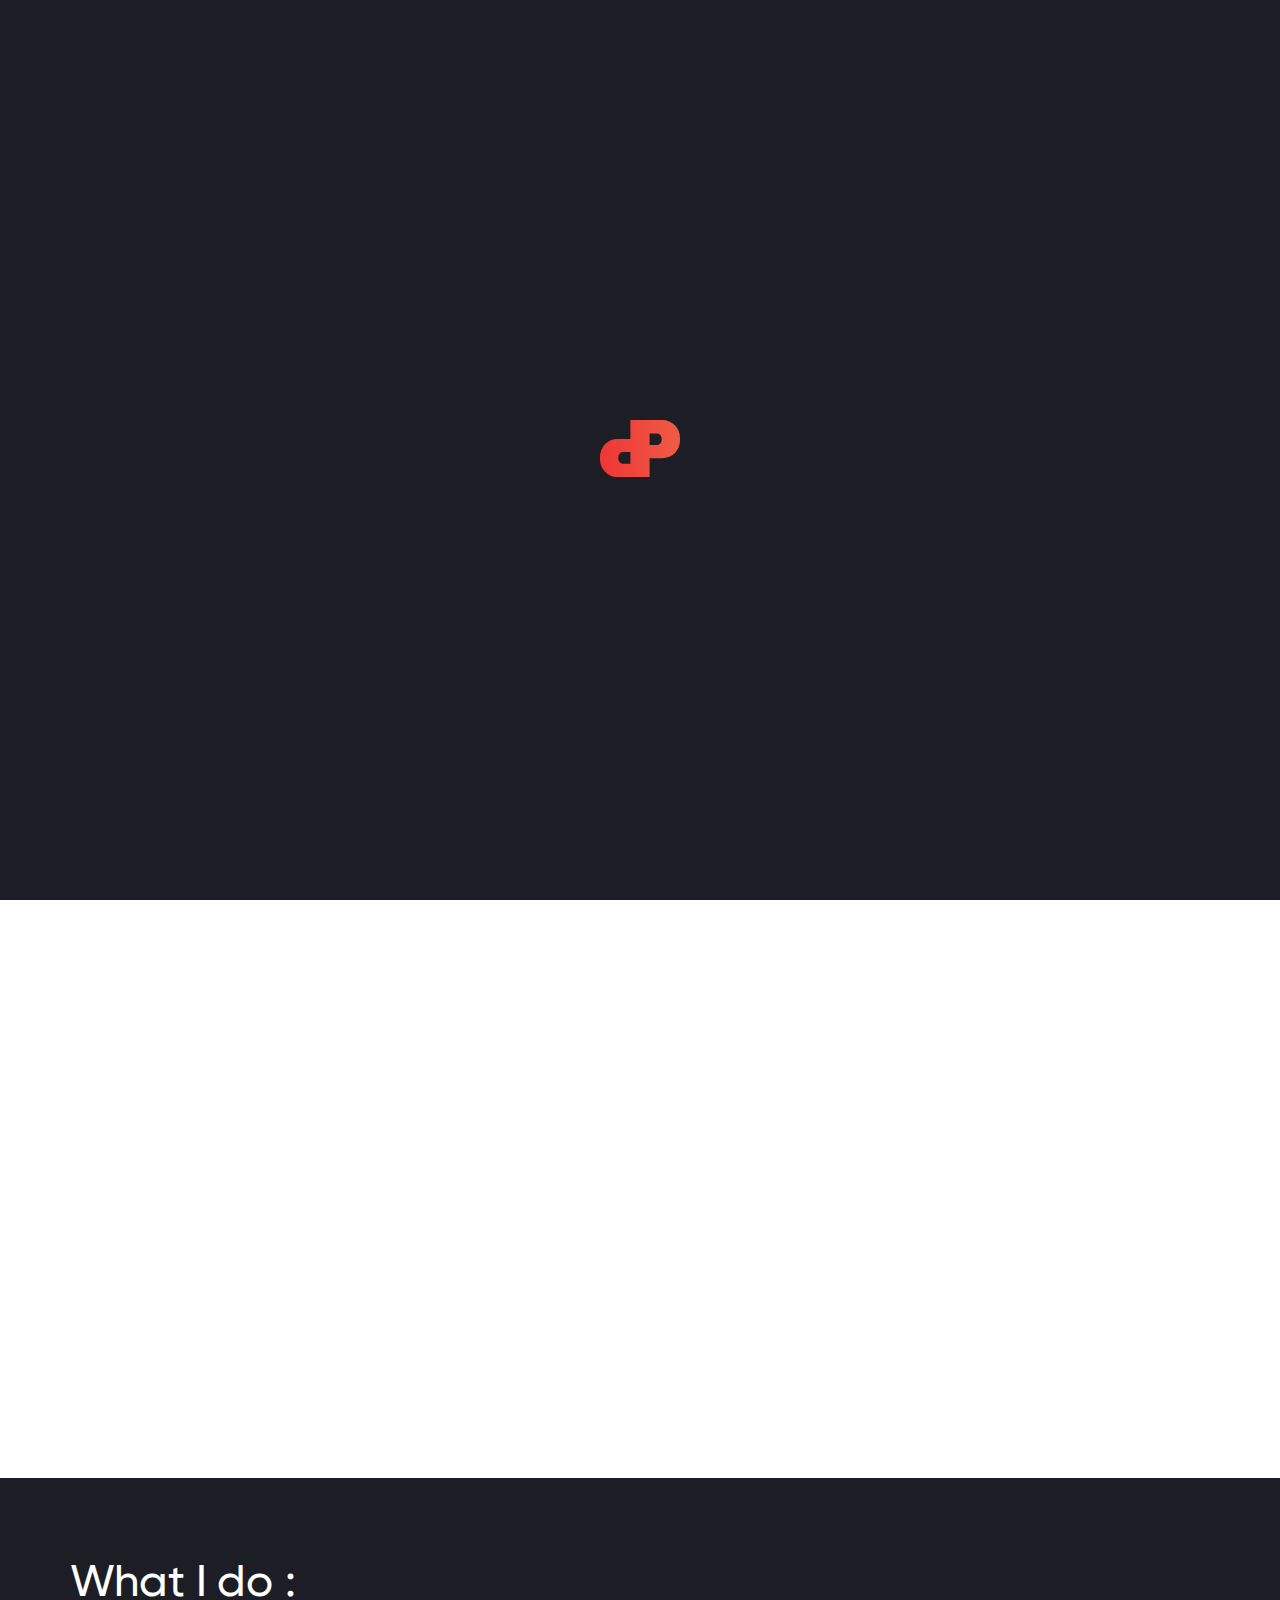
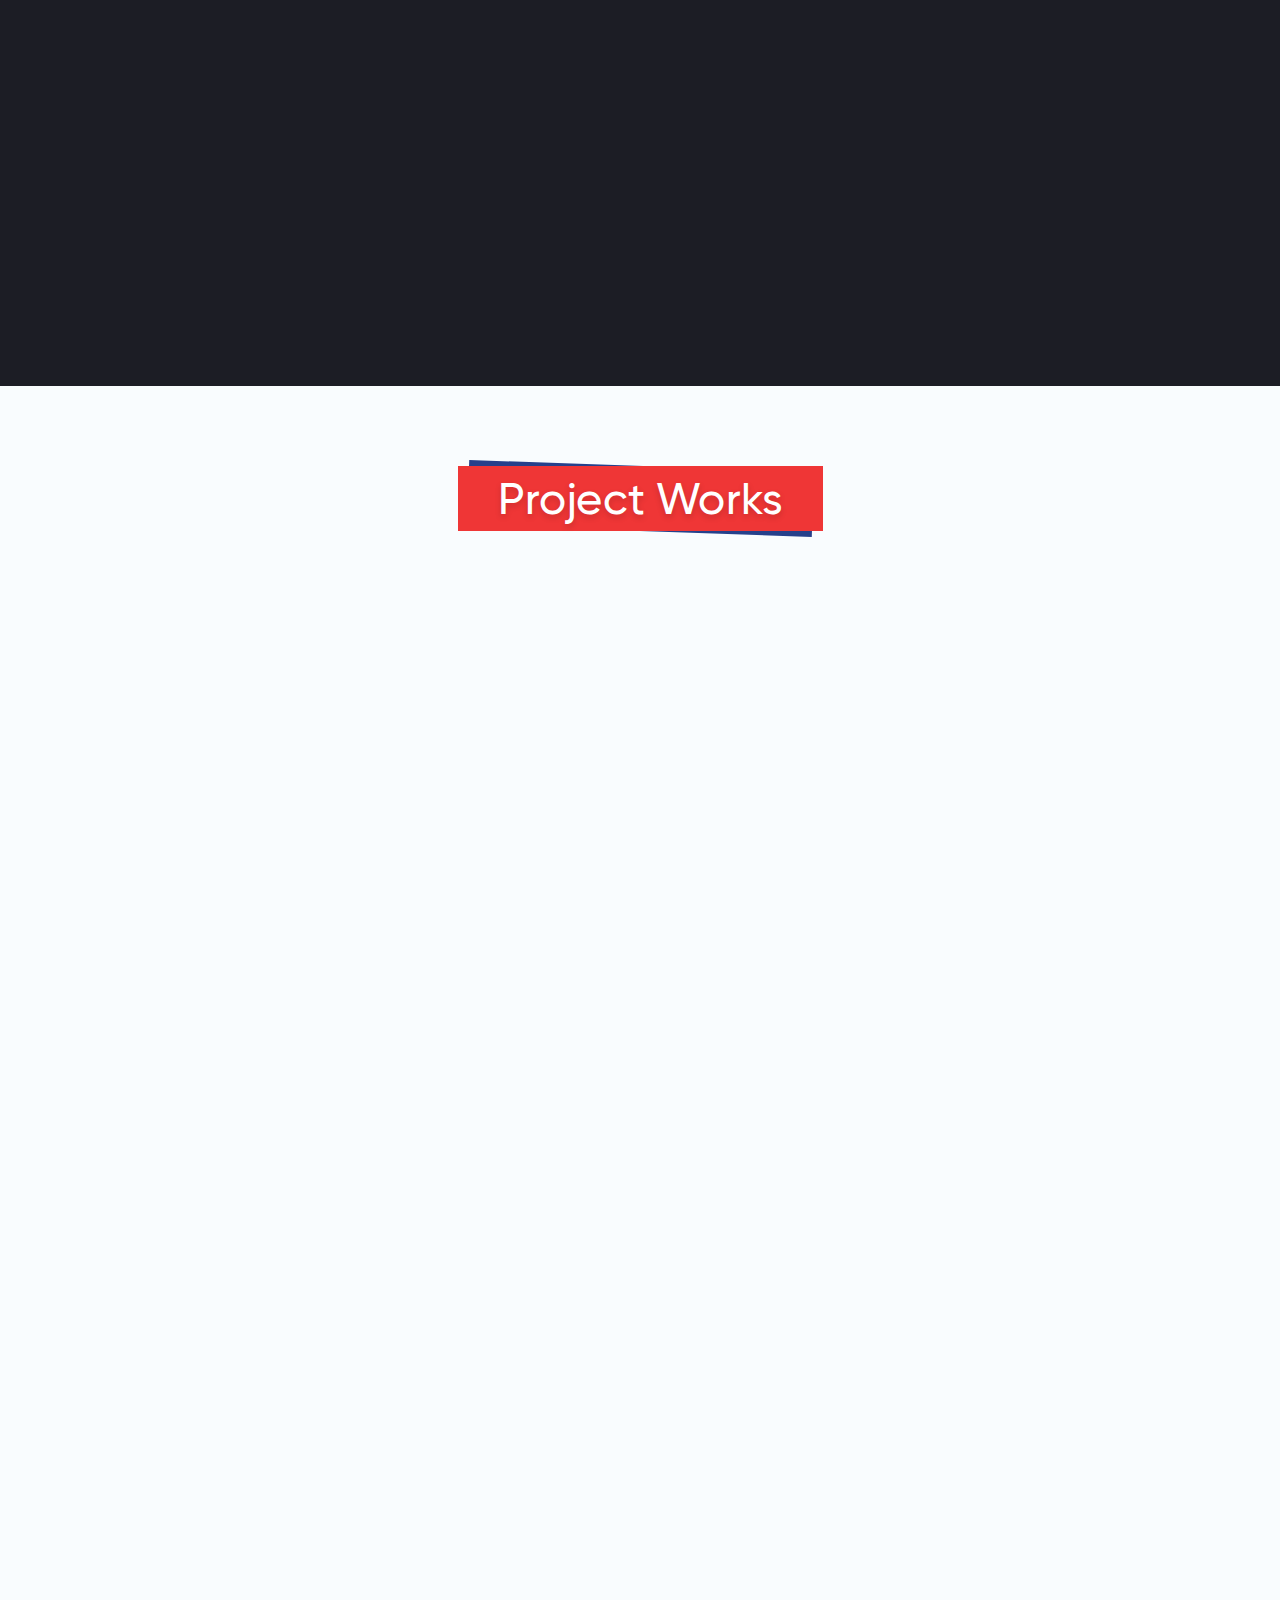
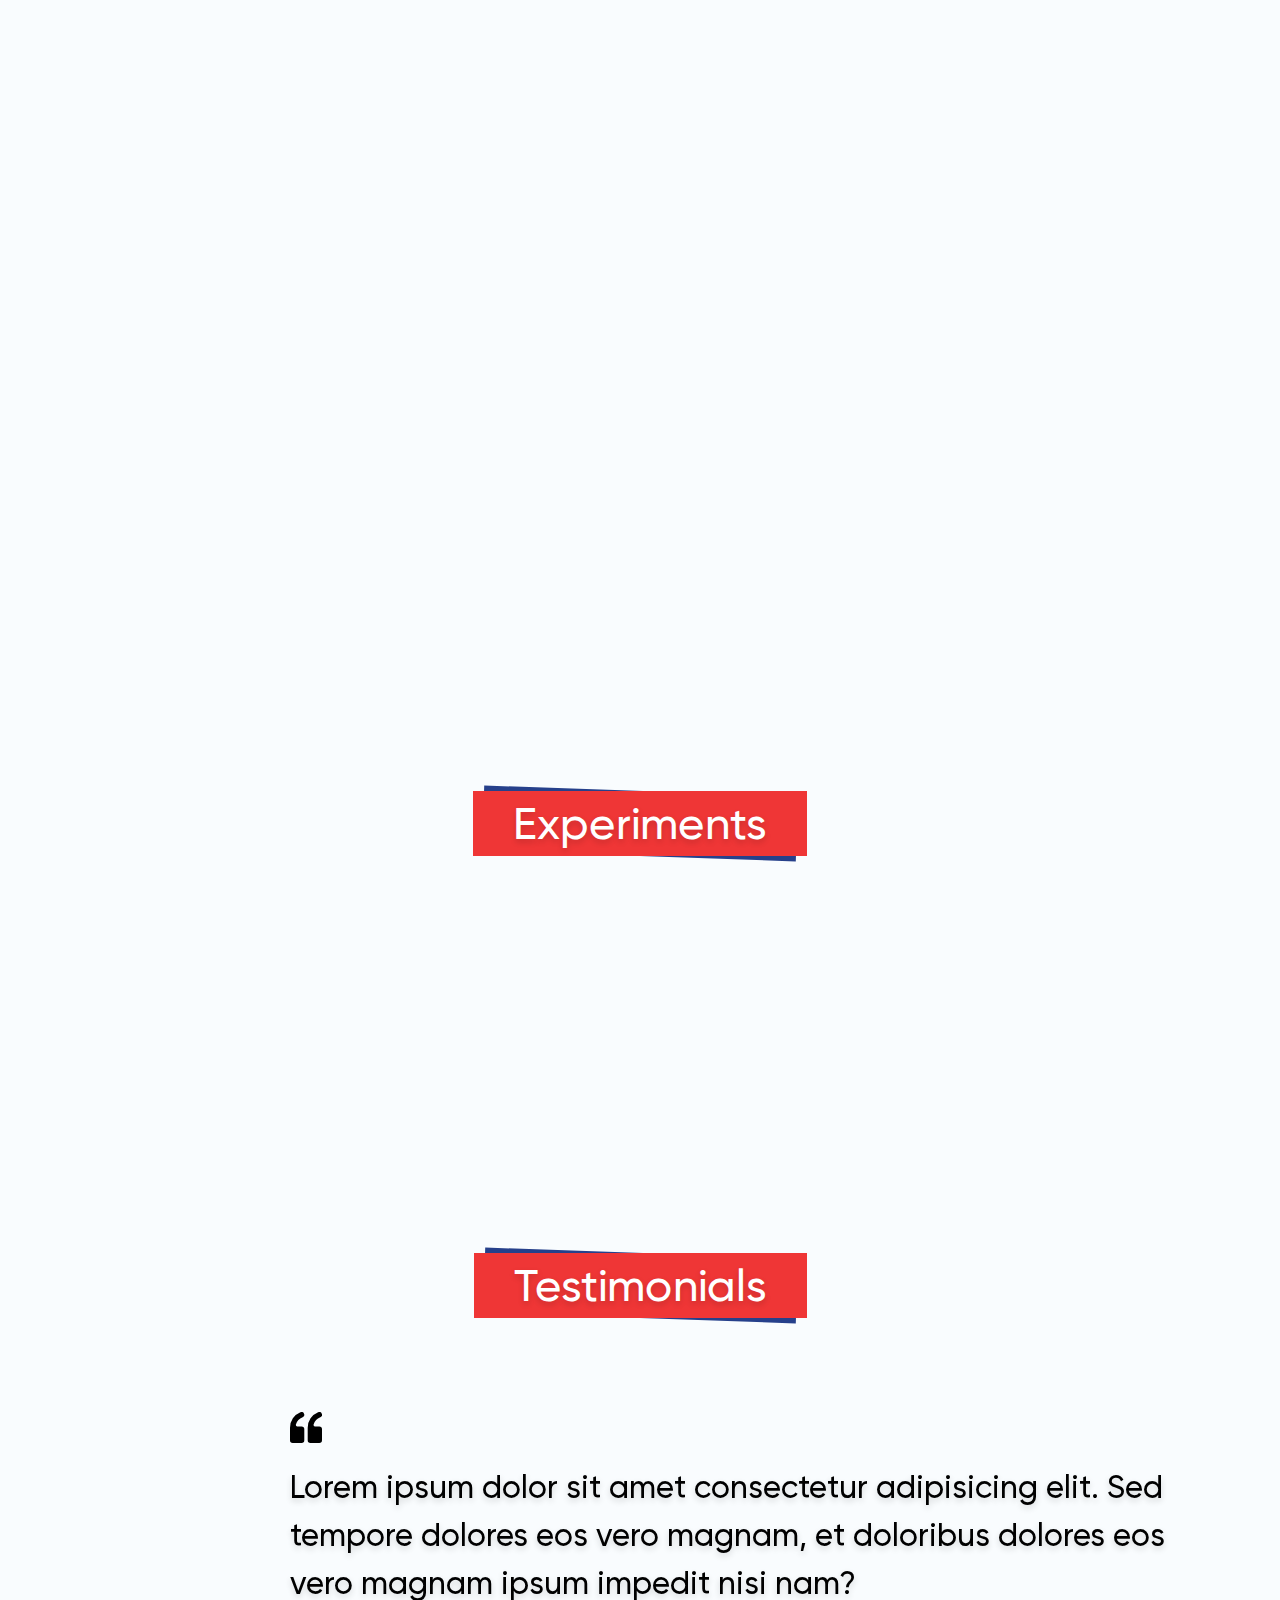
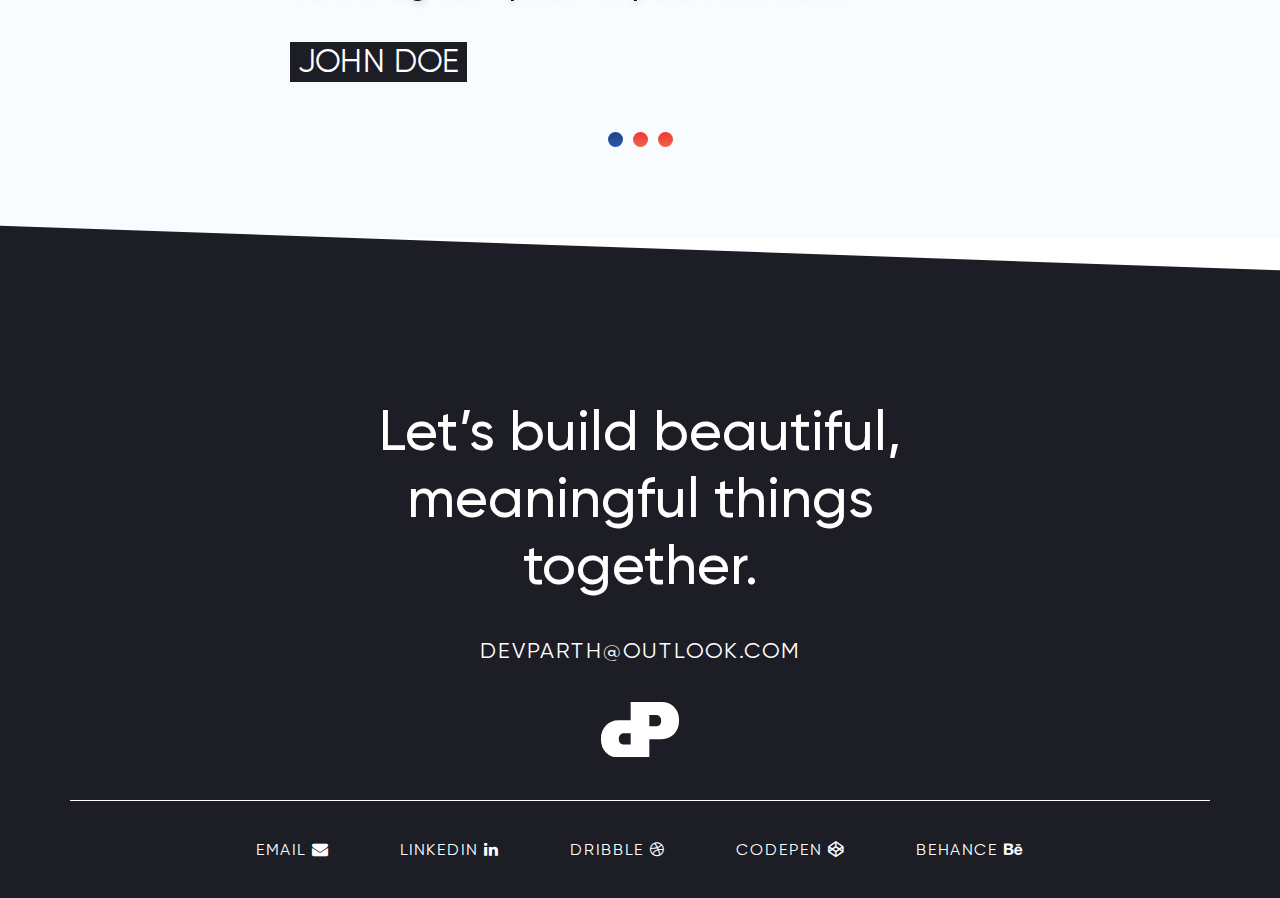
==== commit d2ec14d9: "29-8-2019 html file minified" ====
--- a/index.html
+++ b/index.html
@@ -1,744 +1 @@
-<!DOCTYPE html>
-<html lang="en">
-
-<head>
-    <meta charset="UTF-8">
-    <meta name="google-site-verification" content="W45tbKZ4YCIzXjQx7yQa3IwtJhyLFRt-BNC8cSh7Igs" />
-    <meta name="viewport" content="width=device-width, initial-scale=1.0">
-    <meta http-equiv="X-UA-Compatible" content="ie=edge">
-    <meta name="DC.title" content="web development,web design,htnl css,psdtohtml,wordpress">
-    <meta name="GOOGLEBOT" content="index, follow">
-    <meta name="distribution" content="global">
-    <meta name="revisit-after" content="7 days">
-    <meta name="serp-rank" position="1" />
-    <meta name="rating" content="general">
-    <meta name="language" content="English">
-    <meta name="Robots" content="index, follow">
-    <meta name="Search Engine" content="https://www.Google.com">
-    <meta name="application-name" content="devparth.com">
-    <meta name="url" content="http://devparth.com">
-    <link rel="canonical" href="https://www.devparth.com/">
-    <meta property="og:title" content="devParth - Parth Chaudhary | Creative Website &amp; UI/UX Designer India">
-    <meta property="og:type" content="website">
-    <meta property="og:url" content="https://www.devparth.com/">
-    <meta property="og:image" content="https://devparth.com/img/freelance-devParth-parth-chaudhary.jpg">
-    <meta property="og:site_name" content="devParth">
-    <meta itemprop="image" content="https://devparth.com/img/freelance-devParth-parth-chaudhary.jpg">
-    <meta name="keywords"
-        content="Parth ,devParth, Parth Chaudhary, Front End Developer, Front End designer, Freelance, upwork, India, Ahmedabad, web development, br&amp; marketing, website design, web design, website development, outsource web development, web design &amp; development, website design &amp; development, professional web design, web design &amp; development, ecommerce website design, ecommerce web development, business website design , website development, freelance web designer, freelancer, upwork web designer, freelance &amp; upwork web desing india, freelance &amp; upwork web designer india, freelancer &amp; upwork ui desing, freelancer &amp; upwork ux design, freelancer &amp; upwork front-end designer, freelancer &amp; upwork front-end designer india">
-
-    <meta property="og:description"
-        content="Parth Chaudhary is Creative Web and Front-end designer expert in Web Design, HTML To PSD, CSS, Bootstrap.">
-
-    <meta name="description"
-        content="Parth Chaudhary is Creative Web and Front-end designer expert in Web Design, HTML To PSD, CSS, Bootstrap.">
-    <link href="https://twitter.com/_parthchaudhary" rel="publisher">
-    <link href="https://www.facebook.com/parth.chaudhary.589" rel="publisher">
-    <link href="https://www.codepen.io/devparth" rel="publisher">
-    <link href="https://www.linkedin.com/in/parth-chaudhary" rel="publisher">
-    <link href="https://www.github.com/parthchaudhary" rel="publisher">
-    <link href="https://www.dribbble.com/devparth" rel="publisher">
-    <link href="https://www.behance.net/parthchaudhary" rel="publisher">
-    <link href="https://www.upwork.com/freelancers/~01eac194ca7e046bc9" rel="publisher">
-    <link href="https://www.upwork.com/o/profiles/users/_~01eac194ca7e046bc9" rel="publisher">
-    <!-- Google Tag Manager -->
-    <script>(function (w, d, s, l, i) {
-            w[l] = w[l] || []; w[l].push({
-                'gtm.start':
-                    new Date().getTime(), event: 'gtm.js'
-            }); var f = d.getElementsByTagName(s)[0],
-                j = d.createElement(s), dl = l != 'dataLayer' ? '&l=' + l : ''; j.async = true; j.src =
-                    'https://www.googletagmanager.com/gtm.js?id=' + i + dl; f.parentNode.insertBefore(j, f);
-        })(window, document, 'script', 'dataLayer', 'GTM-KSM7WPW');
-    </script>
-    <!-- End Google Tag Manager -->
-    <!-- Global site tag (gtag.js) - Google Analytics -->
-    <script async src="https://www.googletagmanager.com/gtag/js?id=UA-146591462-1"></script>
-    <script>
-        window.dataLayer = window.dataLayer || [];
-        function gtag() { dataLayer.push(arguments); }
-        gtag('js', new Date());
-
-        gtag('config', 'UA-146591462-1');
-    </script>
-    <title>devParth - Parth Chaudhary | Creative Website &amp; UI/UX Designer India</title>
-    <link rel="icon" href="./img/favicon.png" type="image/x-icon" sizes="16x16">
-    <!-- main style -->
-    <link rel="stylesheet" href="./css/style.min.css">
-</head>
-
-<body style="overflow: hidden !important">
-    <!-- Google Tag Manager (noscript) -->
-    <noscript>
-        <iframe src="https://www.googletagmanager.com/ns.html?id=GTM-KSM7WPW" height="0" width="0"
-            style="display:none;visibility:hidden"></iframe>
-    </noscript>
-    <!-- End Google Tag Manager (noscript) -->
-
-    <!-- dp-pre-loader -->
-    <div id="dp-loader">
-        <span class="dp-loader-inner">
-            <img src="./img/dp-banner-bg.svg" alt="devparth site loader image">
-        </span>
-    </div>
-    <!-- dp-navbar -->
-    <nav>
-        <div class="dp-container">
-            <div class="dp-navbar">
-                <!-- dp-logo -->
-                <div class="dp-logo">
-                    <h1>
-                        <a href="index.html">
-                            <span class="hidden">devparth</span>
-                            <svg xmlns="http://www.w3.org/2000/svg" xmlns:xlink="http://www.w3.org/1999/xlink"
-                                width="78.957" height="56.184" viewBox="0 0 78.957 56.184">
-                                <defs>
-                                    <linearGradient id="linear-gradient" y1="0.5" x2="1.226" y2="0.5"
-                                        gradientUnits="objectBoundingBox">
-                                        <stop offset="0" stop-color="#fff" />
-                                        <stop offset="1" stop-color="#fff" />
-                                    </linearGradient>
-                                </defs>
-                                <path id="Exclusion_5" data-name="Exclusion 5"
-                                    d="M52.969,76.783H21.811a18.773,18.773,0,0,1-7.2-1.376A16.455,16.455,0,0,1,9,71.6,18.624,18.624,0,0,1,4.052,58.54V57.49A18.749,18.749,0,0,1,9,44.394a16.488,16.488,0,0,1,5.613-3.839,18.635,18.635,0,0,1,7.2-1.387h12.27V20.6H65.241a18.776,18.776,0,0,1,7.2,1.376,16.453,16.453,0,0,1,5.613,3.812A18.621,18.621,0,0,1,83,38.843v1.051a18.749,18.749,0,0,1-4.945,13.1,16.489,16.489,0,0,1-5.613,3.839,18.635,18.635,0,0,1-7.2,1.387H52.969ZM27.784,52.163c-3.644,0-5.651,1.921-5.651,5.408v.646c0,3.487,2.007,5.408,5.651,5.408h6.3V52.163Zm25.185-18.4V45.221h6.3c3.644,0,5.651-1.921,5.651-5.408v-.646c0-3.489-2.007-5.41-5.651-5.41Z"
-                                    transform="translate(-4.047 -20.6)" fill="url(#linear-gradient)" />
-                            </svg>
-                        </a>
-                    </h1>
-                </div>
-
-                <!-- dp-navigation -->
-                <div class="dp-navigation">
-                    <ul class="dp-nav-links">
-                        <li><a href="#" class="about-link">About</a></li>
-                        <li><a href="#dp-work">Work</a></li>
-                        <li><a href="#" class="contact-link">Contact</a></li>
-                    </ul>
-
-                    <ul class="dp-social-mobile">
-                        <li>
-                            <a href="https://www.linkedin.com/in/parth-chaudhary/" target="_blank">
-                                <i class="fa fa-linkedin" aria-hidden="true"></i></a>
-                        </li>
-                        <li>
-                            <a href="https://codepen.io/devparth" target="_blank">
-                                <i class="fa fa-codepen" aria-hidden="true"></i></a>
-                        </li>
-                        <li>
-                            <a href="https://github.com/parthchaudhary" target="_blank">
-                                <i class="fa fa-github" aria-hidden="true"></i></a>
-                        </li>
-                        <li>
-                            <a href="https://www.behance.net/parthchaudhary" target="_blank">
-                                <i class="fa fa-behance" aria-hidden="true"></i></a>
-                        </li>
-                        <li>
-                            <a href="https://dribbble.com/devparth" target="_blank">
-                                <i class="fa fa-dribbble" aria-hidden="true"></i></a>
-                        </li>
-                    </ul>
-
-                    <!-- dp-social-mobile -->
-
-                    <!-- dp-nav-close -->
-                    <button class="dp-nav-toggle dp-nav-toggle-close">
-                        <span></span>
-                    </button>
-                </div>
-
-                <!-- dp-nav-togggle -->
-                <button class="dp-nav-toggle">
-                    <span></span>
-                </button>
-            </div>
-        </div>
-    </nav>
-
-    <main>
-        <!-- dp-home -->
-        <section id="dp-home" class="dp-home" style="background-image: url(./img/header-bg.jpg)">
-            <div id="dp-particles-js"></div>
-            <div class="dp-container">
-                <!-- dp-home-content -->
-                <div class="dp-home-contant">
-                    <div class="profile-pic" data-aos="zoom-in">
-                        <img src="./img/freelance-devParth-parth-chaudhary.jpg"
-                            alt="freelance devParth(parth chaudhary-devparth@outlook.com)">
-                    </div>
-                    <div class="dp-info">
-                        <h1>devParth</h1>
-                        <label><span class="dp-stripe-bg">Creative Front-end
-                                Desginer</span></label>
-                        <a href="#" class="dp-btn about-link"><span>About
-                                Me</span></a>
-                    </div>
-                </div>
-            </div>
-
-            <!-- dp-social-icon(desktop) -->
-            <ul class="dp-social-desktop">
-                <li>
-                    <a href="https://www.linkedin.com/in/parth-chaudhary/" target="_blank">
-                        <i class="fa fa-linkedin" aria-hidden="true"></i></a>
-                </li>
-                <li>
-                    <a href="https://codepen.io/devparth" target="_blank">
-                        <i class="fa fa-codepen" aria-hidden="true"></i></a>
-                </li>
-                <li>
-                    <a href="https://github.com/parthchaudhary" target="_blank">
-                        <i class="fa fa-github" aria-hidden="true"></i></a>
-                </li>
-                <li>
-                    <a href="https://www.behance.net/parthchaudhary" target="_blank">
-                        <i class="fa fa-behance" aria-hidden="true"></i></a>
-                </li>
-                <li>
-                    <a href="https://dribbble.com/devparth" target="_blank">
-                        <i class="fa fa-dribbble" aria-hidden="true"></i></a>
-                </li>
-            </ul>
-
-            <!-- dp-area-tag -->
-            <div class="dp-area-tag" data-aos="zoom-out" data-aos-offset="0">
-                <a href="#dp-about"></a>
-            </div>
-        </section>
-
-        <!-- dp-about -->
-        <section class="dp-about" id="dp-about">
-            <div class="dp-container">
-                <div class="dp-about-contant" data-aos="zoom-out">
-                    <label>HELLO EVERYONE</label>
-                    <p>
-                        I'm a <span>Front End Designer</span> from India. I aim to create change with
-                        simple and seamless user-centered design.
-                        I am a strong believer that I am always a student in life, always finding opportunities for
-                        learning and growth both professionally and personally.
-                    </p>
-                    <a href="./img/parth_chaudhary(parth@outlook.com).pdf" target="_blank" class="dp-btn"
-                        download><span>Resume</span></a>
-                    <a href="#" class="dp-btn contact-link"><span>Say Hello</span></a>
-                </div>
-            </div>
-        </section>
-
-        <!-- dp-skills -->
-        <section class="dp-skill">
-            <div class="dp-container">
-                <h2>What I do :</h2>
-
-                <div class="dp-row">
-                    <div class="dp-col-sm-6">
-                        <div class="dp-skill-info" data-aos="zoom-in">
-                            <label>Front-end Web Desing</label>
-                            <p>
-                                Lorem Ipsum is simply dummy text of the
-                                printing and typesetting industry. Lorem Ipsum
-                                has been the industry's standard dummy text
-                                ever since the 1500s, when an unknown printer
-                                took a galley of type and scrambled it to
-                                make a type specimen book.
-                            </p>
-                            <div class="dp-skill-icon">
-                                <img src="./img/webdesign-bg-icon.svg" alt="web design icon(devparth)">
-                            </div>
-                        </div>
-                    </div>
-                    <div class="dp-col-sm-6">
-                        <div class="dp-skill-info" data-aos="zoom-in">
-                            <label>UX/UI Desing</label>
-                            <p>
-                                Lorem Ipsum is simply dummy text of the
-                                printing and typesetting industry. Lorem Ipsum
-                                has been the industry's standard dummy text
-                                ever since the 1500s, when an unknown printer
-                                took a galley of type and scrambled it to
-                                make a type specimen book.
-                            </p>
-                            <div class="dp-skill-icon">
-                                <img src="./img/uxui-bg-icon.svg" alt="">
-                            </div>
-                        </div>
-                    </div>
-                </div>
-            </div>
-        </section>
-
-        <!-- dp-work -->
-        <section class="dp-work" id="dp-work" style="overflow: hidden">
-            <div class="dp-container">
-                <h2><span class="dp-stripe-bg">Project Works</span></h2>
-                <ul class="dp-work-details">
-                    <li class="dp-work-info" data-aos="zoom-in-right">
-                        <a href="https://vti.wjr.mybluehost.me/" target="_blank" class="dp-work-link"
-                            style="background-image: url('./img/aayan-solution.jpg');">
-                            <div class="dp-work-name">
-                                <h3>Aayan Outsourcing</h3>
-                                <label>The best buisness consulting team.</label>
-                                <span href="https://vti.wjr.mybluehost.me/" class="dp-btn"><span>Learn
-                                        More</span></span>
-                            </div>
-                        </a>
-                    </li>
-                    <li class="dp-work-info" data-aos="zoom-in-left">
-                        <a href="https://www.behance.net/gallery/81719555/Business-Web-Design" target="_blank"
-                            class="dp-work-link" style="background-image: url('./img/shraddha-infotech.jpg');">
-                            <div class="dp-work-name">
-                                <h3>Shraddha Infotech</h3>
-                                <label>Innovative Technological Solutions.</label>
-                                <span href="#" class="dp-btn"><span>Learn More</span></span>
-                            </div>
-                        </a>
-                    </li>
-                    <li class="dp-work-info" data-aos="zoom-in-right">
-                        <a href="https://www.behance.net/gallery/82004427/single-page-portfolio" target="_blank"
-                            class="dp-work-link" style="background-image: url('./img/portfolio-proj.jpg');">
-                            <div class="dp-work-name">
-                                <h3>Portfolio Design</h3>
-                                <label>Creative Portfolio Design.</label>
-                                <span href="#" class="dp-btn"><span>Learn More</span></span>
-                            </div>
-                        </a>
-                    </li>
-                </ul>
-            </div>
-        </section>
-
-        <!-- dp-experiment -->
-        <section class="dp-experiment">
-            <div class="dp-container-fluid">
-                <h2><span class="dp-stripe-bg">Experiments</span></h2>
-
-                <!-- dp-experiments-list -->
-                <div class="dp-experiments-list">
-                    <div class="dp-row" data-aos="flip-down">
-                        <a href="https://codepen.io/devparth/pen/ZNmJWY" target="_blank"
-                            class="dp-col-md-3 dp-col-xs-6 dp-experiment-item">
-                            <figure><img src="./img/codepen-css-circle-menu.jpg"
-                                    alt="codepen css circle menu(devparth)"></figure>
-                            <label>CSS3 circle menu</label>
-                        </a>
-                        <a href="https://codepen.io/devparth/pen/qMXdKP" target="_blank"
-                            class="dp-col-md-3 dp-col-xs-6 dp-experiment-item">
-                            <figure><img src="./img/codepen-js-magnifire.jpg"
-                                    alt="codepen JS image magnifire  menu(devparth)">
-                            </figure>
-                            <label>JS image magnifire</label>
-                        </a>
-                        <a href="https://codepen.io/devparth/pen/RexRWO" target="_blank"
-                            class="dp-col-md-3 dp-col-xs-6 dp-experiment-item">
-                            <figure><img src="./img/codepen-jquery-accordion.jpg"
-                                    alt="codepen jQuery Accordion  menu(devparth)"></figure>
-                            <label>jQuery Accordion</label>
-                        </a>
-                        <a href="https://codepen.io/devparth/pen/EzeENj" target="_blank"
-                            class="dp-col-md-3 dp-col-xs-6 dp-experiment-item">
-                            <figure><img src="./img/codepen-jquery-tabination.jpg"
-                                    alt="codepen jQuery Tabs-Tabination  menu(devparth)">
-                            </figure>
-                            <label>jQuery Tabs</label>
-                        </a>
-                    </div>
-                </div>
-            </div>
-        </section>
-
-        <!-- dp-testimonials -->
-        <section class="dp-testimonials">
-            <div class="dp-container">
-                <h2><span class="dp-stripe-bg">Testimonials</span></h2>
-
-                <div class="dp-testimonials-slider">
-                    <div class="dp-slider-item">
-                        <div class="dp-testimonial-text">
-                            <div class="dp-testimonial-pic">
-                                <img src="./img/freelance-devParth-parth-chaudhary.jpg" alt="">
-                            </div>
-                            <div class="dp-testimonial-word">
-                                <p>
-                                    Lorem ipsum dolor sit amet consectetur adipisicing elit. Sed
-                                    tempore dolores eos vero magnam, et doloribus dolores eos
-                                    vero magnam ipsum impedit nisi nam?
-                                </p>
-                                <label>JOHN DOE</label>
-                            </div>
-                        </div>
-                    </div>
-                    <div class="dp-slider-item">
-                        <div class="dp-testimonial-text">
-                            <div class="dp-testimonial-pic">
-                                <img src="./img/freelance-devParth-parth-chaudhary.jpg" alt="">
-                            </div>
-                            <div class="dp-testimonial-word">
-                                <p>
-                                    Lorem ipsum dolor sit amet consectetur adipisicing elit. Sed
-                                    tempore dolores eos vero magnam, et doloribus dolores eos
-                                    vero magnam ipsum impedit nisi nam?
-                                </p>
-                                <label>JOHN DOE</label>
-                            </div>
-                        </div>
-                    </div>
-                    <div class="dp-slider-item">
-                        <div class="dp-testimonial-text">
-                            <div class="dp-testimonial-pic">
-                                <img src="./img/freelance-devParth-parth-chaudhary.jpg" alt="">
-                            </div>
-                            <div class="dp-testimonial-word">
-                                <p>
-                                    Lorem ipsum dolor sit amet consectetur adipisicing elit. Sed
-                                    tempore dolores eos vero magnam, et doloribus dolores eos
-                                    vero magnam ipsum impedit nisi nam?
-                                </p>
-                                <label>JOHN DOE</label>
-                            </div>
-                        </div>
-                    </div>
-                </div>
-            </div>
-        </section>
-    </main>
-
-    <!-- dp-footer -->
-    <footer>
-        <div class="dp-container">
-            <div class="dp-footer-content">
-                <h2>Let’s build beautiful, meaningful things together.</h2>
-                <label><a href="mailto:parthchaudhary69@gmail.com">DEVPARTH@OUTLOOK.COM</a></label>
-                <div class="dp-logo">
-                    <h1>
-                        <a href="#dp-home" title="Top">
-                            <span class="hidden">devparth</span>
-                            <svg xmlns="http://www.w3.org/2000/svg" xmlns:xlink="http://www.w3.org/1999/xlink"
-                                width="78.957" height="56.184" viewBox="0 0 78.957 56.184">
-                                <defs>
-                                    <linearGradient id="linear-gradient" y1="0.5" x2="1.226" y2="0.5"
-                                        gradientUnits="objectBoundingBox">
-                                        <stop offset="0" stop-color="#fff"></stop>
-                                        <stop offset="1" stop-color="#fff"></stop>
-                                    </linearGradient>
-                                </defs>
-                                <path id="Exclusion_5" data-name="Exclusion 5"
-                                    d="M52.969,76.783H21.811a18.773,18.773,0,0,1-7.2-1.376A16.455,16.455,0,0,1,9,71.6,18.624,18.624,0,0,1,4.052,58.54V57.49A18.749,18.749,0,0,1,9,44.394a16.488,16.488,0,0,1,5.613-3.839,18.635,18.635,0,0,1,7.2-1.387h12.27V20.6H65.241a18.776,18.776,0,0,1,7.2,1.376,16.453,16.453,0,0,1,5.613,3.812A18.621,18.621,0,0,1,83,38.843v1.051a18.749,18.749,0,0,1-4.945,13.1,16.489,16.489,0,0,1-5.613,3.839,18.635,18.635,0,0,1-7.2,1.387H52.969ZM27.784,52.163c-3.644,0-5.651,1.921-5.651,5.408v.646c0,3.487,2.007,5.408,5.651,5.408h6.3V52.163Zm25.185-18.4V45.221h6.3c3.644,0,5.651-1.921,5.651-5.408v-.646c0-3.489-2.007-5.41-5.651-5.41Z"
-                                    transform="translate(-4.047 -20.6)" fill="url(#linear-gradient)"></path>
-                            </svg>
-                        </a>
-                    </h1>
-                </div>
-            </div>
-            <ul class="dp-footer-links">
-                <li>
-                    <a href="mailto:parthchaudhary69@gmail.com" target="_blank">
-                        <span>Email</span> <i class="fa fa-envelope" aria-hidden="true"></i>
-                    </a>
-                </li>
-                <li>
-                    <a href="https://www.linkedin.com/in/parth-chaudhary/" target="_blank">
-                        <span>LinkedIn</span> <i class="fa fa-linkedin" aria-hidden="true"></i>
-                    </a>
-                </li>
-                <li>
-                    <a href="https://dribbble.com/devparth" target="_blank">
-                        <span>Dribble</span> <i class="fa fa-dribbble" aria-hidden="true"></i>
-                    </a>
-                </li>
-                <li>
-                    <a href="https://codepen.io/devparth" target="_blank">
-                        <span>Codepen</span> <i class="fa fa-codepen" aria-hidden="true"></i>
-                    </a>
-                </li>
-                <li>
-                    <a href="https://www.behance.net/parthchaudhary" target="_blank">
-                        <span>Behance</span> <i class="fa fa-behance" aria-hidden="true"></i>
-                    </a>
-                </li>
-            </ul>
-        </div>
-    </footer>
-
-    <!-- dp-contact-model -->
-    <section class="dp-contact">
-        <div class="dp-contact-content">
-            <button class="dp-contact-close">
-                <span></span>
-            </button>
-            <div class="dp-col-sm-6 dp-col-sm-push-6 dp-form-col">
-                <div class="dp-contact-form" style="background-image: url('./img/close-envelope.png')">
-                    <form action="" netlify>
-                        <h3><span class="dp-stripe-bg">Contact</span></h3>
-                        <label>New project, project inquiry or even coffee.</label>
-                        <div class="dp-form-input">
-                            <input type="text" name="Name" id="" placeholder="Name*" required>
-                        </div>
-                        <div class="dp-form-input">
-                            <input type="email" name="Email" id="" placeholder="Email*" required>
-                        </div>
-                        <div class="dp-form-input">
-                            <textarea name="Message" id="" cols="30" rows="5" placeholder="Message"></textarea>
-                        </div>
-                        <button class="dp-btn">
-                            <span>Send</span>
-                        </button>
-                    </form>
-                </div>
-            </div>
-            <div class="dp-col-sm-6 dp-col-sm-pull-6 dp-about-col">
-                <div class="dp-contact-about" style="background-image: url('./img/person-icon.png')">
-                    <h3><span class="dp-stripe-bg">About Me</span></h3>
-                    <label>Creative Front-end Desginer</label>
-                    <p>
-                        Lorem Ipsum is simply dummy text of the printing and typesetting industry. Lorem Ipsum has
-                        been the industry's <span>standard</span> dummy text ever since the 1500s, when an unknown
-                        printer took a
-                        galley of type and <span>scrambled</span> it to make a type specimen book. <br>
-                        It has survived not only five centuries, but also the leap into electronic typesetting,
-                        remaining essentially. <br>
-                        It was popularised in the 1960s with the release of Letraset sheets containing Lorem Ipsum
-                        passages, and more recently with desktop <span>publishing</span> software like Aldus PageMaker
-                        including
-                        versions of Lorem Ipsum.
-                    </p>
-                    <div class="dp-tech">
-                        <span><img src="./img/html-icon.svg" alt=""></span>
-                        <span><img src="./img/css-3-icon.svg" alt=""></span>
-                        <span><img src="./img/js-icon.svg" alt=""></span>
-                    </div>
-                </div>
-            </div>
-        </div>
-    </section>
-
-    <!-- .dp-about-more-model -->
-    <section class="dp-about-more">
-        <button class="dp-about-more-close">
-            <span></span>
-        </button>
-        <div class="dp-about-content">
-            <!-- Tab List -->
-            <div class="tab-list-area">
-                <ul class="list-inline">
-                    <li class="tab-link active-tab" data-tab="about">
-                        <div class="dp-tab-icon about">
-                            <a href="#"><img src="./img/dp-about-icon.svg" alt="tab-about-svg"></a>
-                        </div>
-                    </li>
-                    <li class="tab-link" data-tab="certificate">
-                        <div class="dp-tab-icon certificate">
-                            <a href="#"><img src="./img/dp-certificate-icon.svg" alt="tab-about-svg"></a>
-                        </div>
-                    </li>
-                    <li class="tab-link" data-tab="skills">
-                        <div class="dp-tab-icon skills">
-                            <a href="#"><img src="./img/dp-skills-icon.svg" alt="tab-about-svg"></a>
-                        </div>
-                    </li>
-                </ul>
-            </div>
-
-            <!-- Tab content data -->
-            <div class="tab-content-area">
-                <div class="tab-content active-content" id="about">
-                    <div class="dp-row">
-                        <div class="dp-col-md-6">
-                            <div class="dp-about-text">
-                                <h3><span class="dp-stripe-bg">About</span></h3>
-                                <p>My name is John Doe. I work as a Web designer at Infibeam.</p>
-                                <p>
-                                    I aim to create change with simple and seamless user-
-                                    centered design. I am a strong believer that I am always a
-                                    student in life, always finding opportunities for learning and
-                                    growth both professionally and personally. I aim to create
-                                    change with simple and seamless user-centered design. I
-                                    am a strong believer that I am always a student in life,
-                                    always finding opportunities for learning and growth both
-                                    professionally and personally.
-                                </p>
-                                <p>
-                                    If you are ever in India and would like to grab a
-                                    coffee, feel free to reach out!
-                                </p>
-                            </div>
-
-                            <div class="dp-about-contact">
-                                <h3><span class="dp-stripe-bg">Contact Details</span></h3>
-                                <ul>
-                                    <li>Mobile:- <a href="#">+91 9725171322</a></li>
-                                    <li>Email:- <a href="#">devparth@outlook.com</a></li>
-                                </ul>
-                                <ul class="dp-list-inline">
-                                    <li><a href="#"><i class="fa fa-linkedin-square" aria-hidden="true"></i></a></li>
-                                    <li><a href="#"><i class="fa fa-dribbble" aria-hidden="true"></i></a></li>
-                                    <li><a href="#"><i class="fa fa-codepen" aria-hidden="true"></i></a></li>
-                                    <li><a href="#"><i class="fa fa-behance" aria-hidden="true"></i></a></li>
-                                    <li><a href="#"><i class="fa fa-github" aria-hidden="true"></i></a></li>
-                                </ul>
-                            </div>
-                        </div>
-                        <div class="dp-col-md-6">
-                            <div class="dp-about-experience">
-                                <h3><span class="dp-stripe-bg">Curriculum Vita</span></h3>
-                                <ul class="dp-cv-list">
-                                    <li>
-                                        <label>DRC Systems &middot; India</label>
-                                        <span><small>Front-End Designer</small></span> <br>
-                                        May 2018 - Present
-                                    </li>
-                                    <li>
-                                        <label>Atlas Softweb &middot; India</label>
-                                        <span><small>Front-End Designer(Intern)</small></span> <br>
-                                        September 2017 - February 2018
-                                    </li>
-                                </ul>
-                            </div>
-                            <div class="dp-about-education">
-                                <h3><span class="dp-stripe-bg">Education</span></h3>
-                                <ul class="dp-cv-list">
-                                    <li>
-                                        <label>GEC, Patan &middot; India</label>
-                                        <span><small>Computer Engineering(BE)</small></span> <br>
-                                        August 2015 - May 2018
-                                    </li>
-                                    <li>
-                                        <label>K.D Polytechnic &middot; India</label>
-                                        <span><small>Computer Engineering</small></span> <br>
-                                        August 2011 - May 2015
-                                    </li>
-                                </ul>
-                            </div>
-                        </div>
-                    </div>
-                </div>
-                <div class="tab-content" id="certificate">
-                    <div class="dp-about-certificate">
-                        <h3><span class="dp-stripe-bg">Certificate</span></h3>
-                        <ul>
-                            <li class="dp-certificate-item">
-                                <a
-                                    href="https://www.freecodecamp.org/certification/parthchaudhary/responsive-web-design">
-                                    <div class="dp-certificate dp-row">
-                                        <div class="dp-col-lg-3 dp-col-md-4">
-                                            <div class="dp-certificate-img">
-                                                <img src="./img/fcc-rwd-certificate.jpg" alt="">
-                                            </div>
-                                        </div>
-                                        <div class="dp-col-lg-9 dp-col-md-8">
-                                            <div class="dp-certificate-info">
-                                                <h3><span><small>Responsive Web Design</small></span></h3>
-                                                <p>
-                                                    Lorem ipsum dolor sit amet consectetur, adipisicing elit.
-                                                    Voluptates
-                                                    ut, similique eos itaque magnam veritatis tenetur. Sequi,
-                                                    architecto? Placeat nobis fugiat obcaecati hic enim tempora
-                                                    saepe
-                                                    veritatis asperiores iste alias!
-                                                </p>
-                                            </div>
-                                        </div>
-                                    </div>
-                                </a>
-                            </li>
-                            <li class="dp-certificate-item">
-                                <a href="https://www.sololearn.com/Certificate/1014-652482/jpg">
-                                    <div class="dp-certificate dp-row">
-                                        <div class="dp-col-lg-3 dp-col-md-4">
-                                            <div class="dp-certificate-img">
-                                                <img src="./img/solo-html-certificate.jpg" alt="">
-                                            </div>
-                                        </div>
-                                        <div class="dp-col-lg-9 dp-col-md-8">
-                                            <div class="dp-certificate-info">
-                                                <h3><span><small>HTML Fundamentals course</small></span></h3>
-                                                <p>
-                                                    Lorem ipsum dolor sit amet consectetur, adipisicing elit.
-                                                    Voluptates
-                                                    ut, similique eos itaque magnam veritatis tenetur. Sequi,
-                                                    architecto? Placeat nobis fugiat obcaecati hic enim tempora
-                                                    saepe
-                                                    veritatis asperiores iste alias!
-                                                </p>
-                                            </div>
-                                        </div>
-                                    </div>
-                                </a>
-                            </li>
-                            <li class="dp-certificate-item">
-                                <a href="https://www.sololearn.com/Certificate/1023-652482/jpg">
-                                    <div class="dp-certificate dp-row">
-                                        <div class="dp-col-lg-3 dp-col-md-4">
-                                            <div class="dp-certificate-img">
-                                                <img src="./img/solo-css-certificate.jpg" alt="">
-                                            </div>
-                                        </div>
-                                        <div class="dp-col-lg-9 dp-col-md-8">
-                                            <div class="dp-certificate-info">
-                                                <h3><span><small>CSS Fundamentals course</small></span></h3>
-                                                <p>
-                                                    Lorem ipsum dolor sit amet consectetur, adipisicing elit.
-                                                    Voluptates
-                                                    ut, similique eos itaque magnam veritatis tenetur. Sequi,
-                                                    architecto? Placeat nobis fugiat obcaecati hic enim tempora
-                                                    saepe
-                                                    veritatis asperiores iste alias!
-                                                </p>
-                                            </div>
-                                        </div>
-                                    </div>
-                                </a>
-                            </li>
-                        </ul>
-                    </div>
-                </div>
-                <div class="tab-content" id="skills">
-                    <div class="dp-skill-list">
-                        <h3><span class="dp-stripe-bg">My Skills</span></h3>
-                        <ul class="dp-row">
-                            <li class="dp-col-sm-4 dp-col-xs-6"><img src="./img/skill-html.svg" alt="">HTML
-                            </li>
-                            <li class="dp-col-sm-4 dp-col-xs-6"><img src="./img/skill-css.svg" alt="">CSS
-                            </li>
-                            <li class="dp-col-sm-4 dp-col-xs-6"><img src="./img/skill-js.svg" alt="">JAVASCRIPT
-                            </li>
-                            <li class="dp-col-sm-4 dp-col-xs-6"><img src="./img/skill-getbootstrap.svg" alt="">Bootstrap
-                                3/4</li>
-                            <li class="dp-col-sm-4 dp-col-xs-6"><img src="./img/skill-foundation-zurb.svg"
-                                    alt="">Foundation 6</li>
-                            <li class="dp-col-sm-4 dp-col-xs-6"><img src="./img/skill-jquery.svg" alt="">JQUERY
-                            </li>
-                            <li class="dp-col-sm-4 dp-col-xs-6"><img src="./img/skill-sass.svg" alt="">SASS
-                            </li>
-                            <li class="dp-col-sm-4 dp-col-xs-6"><img src="./img/skill-photoshop.svg" alt="">Photoshop
-                            </li>
-                            <li class="dp-col-sm-4 dp-col-xs-6"><img src="./img/skill-xd.svg" alt="">XD</li>
-                        </ul>
-                        <h3 class="dp-more-skill-tag"><span><small>More skills to come ....</small></span></h3>
-                    </div>
-                </div>
-            </div>
-        </div>
-    </section>
-
-    <!-- all javascript files goes here -->
-    <script src="./js/plugins.min.js"></script> <!-- plugins js file -->
-    <script src="./js/script.js"></script> <!-- custom js file -->
-    <script>
-        $(window).on('load', function () {
-            // dp-pre-loader
-            $("#dp-loader").slideUp();
-            $('body').delay(100).css({
-                'overflow': 'visible'
-            });
-        });
-
-        // animation
-        AOS.init({
-            offset: 200, // offset (in px) from the original trigger point
-            delay: 0,
-            duration: 800,
-            easing: 'ease-out-back',
-            once: true
-        });
-    </script>
-</body>
-
-</html>+<!DOCTYPE html><html lang="en"><head><meta charset="UTF-8"><meta name="google-site-verification" content="W45tbKZ4YCIzXjQx7yQa3IwtJhyLFRt-BNC8cSh7Igs" /><meta name="viewport" content="width=device-width, initial-scale=1.0"><meta http-equiv="X-UA-Compatible" content="ie=edge"><meta name="DC.title" content="web development,web design,htnl css,psdtohtml,wordpress"><meta name="GOOGLEBOT" content="index, follow"><meta name="distribution" content="global"><meta name="revisit-after" content="7 days"><meta name="serp-rank" position="1" /><meta name="rating" content="general"><meta name="language" content="English"><meta name="Robots" content="index, follow"><meta name="Search Engine" content="https://www.Google.com"><meta name="application-name" content="devparth.com"><meta name="url" content="http://devparth.com"><link rel="canonical" href="https://www.devparth.com/"><meta property="og:title" content="devParth - Parth Chaudhary | Creative Website &amp; UI/UX Designer India"><meta property="og:type" content="website"><meta property="og:url" content="https://www.devparth.com/"><meta property="og:image" content="https://devparth.com/img/freelance-devParth-parth-chaudhary.jpg"><meta property="og:site_name" content="devParth"><meta itemprop="image" content="https://devparth.com/img/freelance-devParth-parth-chaudhary.jpg"><meta name="keywords" content="Parth ,devParth, Parth Chaudhary, Front End Developer, Front End designer, Freelance, upwork, India, Ahmedabad, web development, br&amp; marketing, website design, web design, website development, outsource web development, web design &amp; development, website design &amp; development, professional web design, web design &amp; development, ecommerce website design, ecommerce web development, business website design , website development, freelance web designer, freelancer, upwork web designer, freelance &amp; upwork web desing india, freelance &amp; upwork web designer india, freelancer &amp; upwork ui desing, freelancer &amp; upwork ux design, freelancer &amp; upwork front-end designer, freelancer &amp; upwork front-end designer india"><meta property="og:description" content="Parth Chaudhary is Creative Web and Front-end designer expert in Web Design, HTML To PSD, CSS, Bootstrap."><meta name="description" content="Parth Chaudhary is Creative Web and Front-end designer expert in Web Design, HTML To PSD, CSS, Bootstrap."><link href="https://twitter.com/_parthchaudhary" rel="publisher"><link href="https://www.facebook.com/parth.chaudhary.589" rel="publisher"><link href="https://www.codepen.io/devparth" rel="publisher"><link href="https://www.linkedin.com/in/parth-chaudhary" rel="publisher"><link href="https://www.github.com/parthchaudhary" rel="publisher"><link href="https://www.dribbble.com/devparth" rel="publisher"><link href="https://www.behance.net/parthchaudhary" rel="publisher"><link href="https://www.upwork.com/freelancers/~01eac194ca7e046bc9" rel="publisher"><link href="https://www.upwork.com/o/profiles/users/_~01eac194ca7e046bc9" rel="publisher"> <script>(function(w,d,s,l,i){w[l]=w[l]||[];w[l].push({'gtm.start':new Date().getTime(),event:'gtm.js'});var f=d.getElementsByTagName(s)[0],j=d.createElement(s),dl=l!='dataLayer'?'&l='+l:'';j.async=true;j.src='https://www.googletagmanager.com/gtm.js?id='+i+dl;f.parentNode.insertBefore(j,f);})(window,document,'script','dataLayer','GTM-KSM7WPW');</script> <script async src="https://www.googletagmanager.com/gtag/js?id=UA-146591462-1"></script> <script>window.dataLayer=window.dataLayer||[];function gtag(){dataLayer.push(arguments);} gtag('js',new Date());gtag('config','UA-146591462-1');</script> <title>devParth - Parth Chaudhary | Creative Website &amp; UI/UX Designer India</title><link rel="icon" href="./img/favicon.png" type="image/x-icon" sizes="16x16"><link rel="stylesheet" href="./css/style.min.css"></head><body style="overflow: hidden !important"> <noscript> <iframe src="https://www.googletagmanager.com/ns.html?id=GTM-KSM7WPW" height="0" width="0" style="display:none;visibility:hidden"></iframe> </noscript><div id="dp-loader"> <span class="dp-loader-inner"> <img src="./img/dp-banner-bg.svg" alt="devparth site loader image"> </span></div> <nav><div class="dp-container"><div class="dp-navbar"><div class="dp-logo"><h1> <a href="index.html"> <span class="hidden">devparth</span> <svg xmlns="http://www.w3.org/2000/svg" xmlns:xlink="http://www.w3.org/1999/xlink" width="78.957" height="56.184" viewBox="0 0 78.957 56.184"> <defs> <linearGradient id="linear-gradient" y1="0.5" x2="1.226" y2="0.5" gradientUnits="objectBoundingBox"> <stop offset="0" stop-color="#fff" /> <stop offset="1" stop-color="#fff" /> </linearGradient> </defs> <path id="Exclusion_5" data-name="Exclusion 5" d="M52.969,76.783H21.811a18.773,18.773,0,0,1-7.2-1.376A16.455,16.455,0,0,1,9,71.6,18.624,18.624,0,0,1,4.052,58.54V57.49A18.749,18.749,0,0,1,9,44.394a16.488,16.488,0,0,1,5.613-3.839,18.635,18.635,0,0,1,7.2-1.387h12.27V20.6H65.241a18.776,18.776,0,0,1,7.2,1.376,16.453,16.453,0,0,1,5.613,3.812A18.621,18.621,0,0,1,83,38.843v1.051a18.749,18.749,0,0,1-4.945,13.1,16.489,16.489,0,0,1-5.613,3.839,18.635,18.635,0,0,1-7.2,1.387H52.969ZM27.784,52.163c-3.644,0-5.651,1.921-5.651,5.408v.646c0,3.487,2.007,5.408,5.651,5.408h6.3V52.163Zm25.185-18.4V45.221h6.3c3.644,0,5.651-1.921,5.651-5.408v-.646c0-3.489-2.007-5.41-5.651-5.41Z" transform="translate(-4.047 -20.6)" fill="url(#linear-gradient)" /> </svg> </a></h1></div><div class="dp-navigation"><ul class="dp-nav-links"><li><a href="#" class="about-link">About</a></li><li><a href="#dp-work">Work</a></li><li><a href="#" class="contact-link">Contact</a></li></ul><ul class="dp-social-mobile"><li> <a href="https://www.linkedin.com/in/parth-chaudhary/" target="_blank"> <i class="fa fa-linkedin" aria-hidden="true"></i></a></li><li> <a href="https://codepen.io/devparth" target="_blank"> <i class="fa fa-codepen" aria-hidden="true"></i></a></li><li> <a href="https://github.com/parthchaudhary" target="_blank"> <i class="fa fa-github" aria-hidden="true"></i></a></li><li> <a href="https://www.behance.net/parthchaudhary" target="_blank"> <i class="fa fa-behance" aria-hidden="true"></i></a></li><li> <a href="https://dribbble.com/devparth" target="_blank"> <i class="fa fa-dribbble" aria-hidden="true"></i></a></li></ul> <button class="dp-nav-toggle dp-nav-toggle-close"> <span></span> </button></div> <button class="dp-nav-toggle"> <span></span> </button></div></div> </nav><main> <section id="dp-home" class="dp-home" style="background-image: url(./img/header-bg.jpg)"><div id="dp-particles-js"></div><div class="dp-container"><div class="dp-home-contant"><div class="profile-pic" data-aos="zoom-in"> <img src="./img/freelance-devParth-parth-chaudhary.jpg" alt="freelance devParth(parth chaudhary-devparth@outlook.com)"></div><div class="dp-info"><h1>devParth</h1> <label><span class="dp-stripe-bg">Creative Front-end Desginer</span></label> <a href="#" class="dp-btn about-link"><span>About Me</span></a></div></div></div><ul class="dp-social-desktop"><li> <a href="https://www.linkedin.com/in/parth-chaudhary/" target="_blank"> <i class="fa fa-linkedin" aria-hidden="true"></i></a></li><li> <a href="https://codepen.io/devparth" target="_blank"> <i class="fa fa-codepen" aria-hidden="true"></i></a></li><li> <a href="https://github.com/parthchaudhary" target="_blank"> <i class="fa fa-github" aria-hidden="true"></i></a></li><li> <a href="https://www.behance.net/parthchaudhary" target="_blank"> <i class="fa fa-behance" aria-hidden="true"></i></a></li><li> <a href="https://dribbble.com/devparth" target="_blank"> <i class="fa fa-dribbble" aria-hidden="true"></i></a></li></ul><div class="dp-area-tag" data-aos="zoom-out" data-aos-offset="0"> <a href="#dp-about"></a></div> </section> <section class="dp-about" id="dp-about"><div class="dp-container"><div class="dp-about-contant" data-aos="zoom-out"> <label>HELLO EVERYONE</label><p> I'm a <span>Front End Designer</span> from India. I aim to create change with simple and seamless user-centered design. I am a strong believer that I am always a student in life, always finding opportunities for learning and growth both professionally and personally.</p> <a href="./img/parth_chaudhary(parth@outlook.com).pdf" target="_blank" class="dp-btn" download><span>Resume</span></a> <a href="#" class="dp-btn contact-link"><span>Say Hello</span></a></div></div> </section> <section class="dp-skill"><div class="dp-container"><h2>What I do :</h2><div class="dp-row"><div class="dp-col-sm-6"><div class="dp-skill-info" data-aos="zoom-in"> <label>Front-end Web Desing</label><p> Lorem Ipsum is simply dummy text of the printing and typesetting industry. Lorem Ipsum has been the industry's standard dummy text ever since the 1500s, when an unknown printer took a galley of type and scrambled it to make a type specimen book.</p><div class="dp-skill-icon"> <img src="./img/webdesign-bg-icon.svg" alt="web design icon(devparth)"></div></div></div><div class="dp-col-sm-6"><div class="dp-skill-info" data-aos="zoom-in"> <label>UX/UI Desing</label><p> Lorem Ipsum is simply dummy text of the printing and typesetting industry. Lorem Ipsum has been the industry's standard dummy text ever since the 1500s, when an unknown printer took a galley of type and scrambled it to make a type specimen book.</p><div class="dp-skill-icon"> <img src="./img/uxui-bg-icon.svg" alt=""></div></div></div></div></div> </section> <section class="dp-work" id="dp-work" style="overflow: hidden"><div class="dp-container"><h2><span class="dp-stripe-bg">Project Works</span></h2><ul class="dp-work-details"><li class="dp-work-info" data-aos="zoom-in-right"> <a href="https://vti.wjr.mybluehost.me/" target="_blank" class="dp-work-link" style="background-image: url('./img/aayan-solution.jpg');"><div class="dp-work-name"><h3>Aayan Outsourcing</h3> <label>The best buisness consulting team.</label> <span href="https://vti.wjr.mybluehost.me/" class="dp-btn"><span>Learn More</span></span></div> </a></li><li class="dp-work-info" data-aos="zoom-in-left"> <a href="https://www.behance.net/gallery/81719555/Business-Web-Design" target="_blank" class="dp-work-link" style="background-image: url('./img/shraddha-infotech.jpg');"><div class="dp-work-name"><h3>Shraddha Infotech</h3> <label>Innovative Technological Solutions.</label> <span href="#" class="dp-btn"><span>Learn More</span></span></div> </a></li><li class="dp-work-info" data-aos="zoom-in-right"> <a href="https://www.behance.net/gallery/82004427/single-page-portfolio" target="_blank" class="dp-work-link" style="background-image: url('./img/portfolio-proj.jpg');"><div class="dp-work-name"><h3>Portfolio Design</h3> <label>Creative Portfolio Design.</label> <span href="#" class="dp-btn"><span>Learn More</span></span></div> </a></li></ul></div> </section> <section class="dp-experiment"><div class="dp-container-fluid"><h2><span class="dp-stripe-bg">Experiments</span></h2><div class="dp-experiments-list"><div class="dp-row" data-aos="flip-down"> <a href="https://codepen.io/devparth/pen/ZNmJWY" target="_blank" class="dp-col-md-3 dp-col-xs-6 dp-experiment-item"> <figure><img src="./img/codepen-css-circle-menu.jpg" alt="codepen css circle menu(devparth)"></figure> <label>CSS3 circle menu</label> </a> <a href="https://codepen.io/devparth/pen/qMXdKP" target="_blank" class="dp-col-md-3 dp-col-xs-6 dp-experiment-item"> <figure><img src="./img/codepen-js-magnifire.jpg" alt="codepen JS image magnifire menu(devparth)"> </figure> <label>JS image magnifire</label> </a> <a href="https://codepen.io/devparth/pen/RexRWO" target="_blank" class="dp-col-md-3 dp-col-xs-6 dp-experiment-item"> <figure><img src="./img/codepen-jquery-accordion.jpg" alt="codepen jQuery Accordion menu(devparth)"></figure> <label>jQuery Accordion</label> </a> <a href="https://codepen.io/devparth/pen/EzeENj" target="_blank" class="dp-col-md-3 dp-col-xs-6 dp-experiment-item"> <figure><img src="./img/codepen-jquery-tabination.jpg" alt="codepen jQuery Tabs-Tabination menu(devparth)"> </figure> <label>jQuery Tabs</label> </a></div></div></div> </section> <section class="dp-testimonials"><div class="dp-container"><h2><span class="dp-stripe-bg">Testimonials</span></h2><div class="dp-testimonials-slider"><div class="dp-slider-item"><div class="dp-testimonial-text"><div class="dp-testimonial-pic"> <img src="./img/freelance-devParth-parth-chaudhary.jpg" alt=""></div><div class="dp-testimonial-word"><p> Lorem ipsum dolor sit amet consectetur adipisicing elit. Sed tempore dolores eos vero magnam, et doloribus dolores eos vero magnam ipsum impedit nisi nam?</p> <label>JOHN DOE</label></div></div></div><div class="dp-slider-item"><div class="dp-testimonial-text"><div class="dp-testimonial-pic"> <img src="./img/freelance-devParth-parth-chaudhary.jpg" alt=""></div><div class="dp-testimonial-word"><p> Lorem ipsum dolor sit amet consectetur adipisicing elit. Sed tempore dolores eos vero magnam, et doloribus dolores eos vero magnam ipsum impedit nisi nam?</p> <label>JOHN DOE</label></div></div></div><div class="dp-slider-item"><div class="dp-testimonial-text"><div class="dp-testimonial-pic"> <img src="./img/freelance-devParth-parth-chaudhary.jpg" alt=""></div><div class="dp-testimonial-word"><p> Lorem ipsum dolor sit amet consectetur adipisicing elit. Sed tempore dolores eos vero magnam, et doloribus dolores eos vero magnam ipsum impedit nisi nam?</p> <label>JOHN DOE</label></div></div></div></div></div> </section> </main> <footer><div class="dp-container"><div class="dp-footer-content"><h2>Let’s build beautiful, meaningful things together.</h2> <label><a href="mailto:parthchaudhary69@gmail.com">DEVPARTH@OUTLOOK.COM</a></label><div class="dp-logo"><h1> <a href="#dp-home" title="Top"> <span class="hidden">devparth</span> <svg xmlns="http://www.w3.org/2000/svg" xmlns:xlink="http://www.w3.org/1999/xlink" width="78.957" height="56.184" viewBox="0 0 78.957 56.184"> <defs> <linearGradient id="linear-gradient" y1="0.5" x2="1.226" y2="0.5" gradientUnits="objectBoundingBox"> <stop offset="0" stop-color="#fff"></stop> <stop offset="1" stop-color="#fff"></stop> </linearGradient> </defs> <path id="Exclusion_5" data-name="Exclusion 5" d="M52.969,76.783H21.811a18.773,18.773,0,0,1-7.2-1.376A16.455,16.455,0,0,1,9,71.6,18.624,18.624,0,0,1,4.052,58.54V57.49A18.749,18.749,0,0,1,9,44.394a16.488,16.488,0,0,1,5.613-3.839,18.635,18.635,0,0,1,7.2-1.387h12.27V20.6H65.241a18.776,18.776,0,0,1,7.2,1.376,16.453,16.453,0,0,1,5.613,3.812A18.621,18.621,0,0,1,83,38.843v1.051a18.749,18.749,0,0,1-4.945,13.1,16.489,16.489,0,0,1-5.613,3.839,18.635,18.635,0,0,1-7.2,1.387H52.969ZM27.784,52.163c-3.644,0-5.651,1.921-5.651,5.408v.646c0,3.487,2.007,5.408,5.651,5.408h6.3V52.163Zm25.185-18.4V45.221h6.3c3.644,0,5.651-1.921,5.651-5.408v-.646c0-3.489-2.007-5.41-5.651-5.41Z" transform="translate(-4.047 -20.6)" fill="url(#linear-gradient)"></path> </svg> </a></h1></div></div><ul class="dp-footer-links"><li> <a href="mailto:parthchaudhary69@gmail.com" target="_blank"> <span>Email</span> <i class="fa fa-envelope" aria-hidden="true"></i> </a></li><li> <a href="https://www.linkedin.com/in/parth-chaudhary/" target="_blank"> <span>LinkedIn</span> <i class="fa fa-linkedin" aria-hidden="true"></i> </a></li><li> <a href="https://dribbble.com/devparth" target="_blank"> <span>Dribble</span> <i class="fa fa-dribbble" aria-hidden="true"></i> </a></li><li> <a href="https://codepen.io/devparth" target="_blank"> <span>Codepen</span> <i class="fa fa-codepen" aria-hidden="true"></i> </a></li><li> <a href="https://www.behance.net/parthchaudhary" target="_blank"> <span>Behance</span> <i class="fa fa-behance" aria-hidden="true"></i> </a></li></ul></div> </footer> <section class="dp-contact"><div class="dp-contact-content"> <button class="dp-contact-close"> <span></span> </button><div class="dp-col-sm-6 dp-col-sm-push-6 dp-form-col"><div class="dp-contact-form" style="background-image: url('./img/close-envelope.png')"><form action="" netlify><h3><span class="dp-stripe-bg">Contact</span></h3> <label>New project, project inquiry or even coffee.</label><div class="dp-form-input"> <input type="text" name="Name" id="" placeholder="Name*" required></div><div class="dp-form-input"> <input type="email" name="Email" id="" placeholder="Email*" required></div><div class="dp-form-input"><textarea name="Message" id="" cols="30" rows="5" placeholder="Message"></textarea></div> <button class="dp-btn"> <span>Send</span> </button></form></div></div><div class="dp-col-sm-6 dp-col-sm-pull-6 dp-about-col"><div class="dp-contact-about" style="background-image: url('./img/person-icon.png')"><h3><span class="dp-stripe-bg">About Me</span></h3> <label>Creative Front-end Desginer</label><p> Lorem Ipsum is simply dummy text of the printing and typesetting industry. Lorem Ipsum has been the industry's <span>standard</span> dummy text ever since the 1500s, when an unknown printer took a galley of type and <span>scrambled</span> it to make a type specimen book. <br> It has survived not only five centuries, but also the leap into electronic typesetting, remaining essentially. <br> It was popularised in the 1960s with the release of Letraset sheets containing Lorem Ipsum passages, and more recently with desktop <span>publishing</span> software like Aldus PageMaker including versions of Lorem Ipsum.</p><div class="dp-tech"> <span><img src="./img/html-icon.svg" alt=""></span> <span><img src="./img/css-3-icon.svg" alt=""></span> <span><img src="./img/js-icon.svg" alt=""></span></div></div></div></div> </section> <section class="dp-about-more"> <button class="dp-about-more-close"> <span></span> </button><div class="dp-about-content"><div class="tab-list-area"><ul class="list-inline"><li class="tab-link active-tab" data-tab="about"><div class="dp-tab-icon about"> <a href="#"><img src="./img/dp-about-icon.svg" alt="tab-about-svg"></a></div></li><li class="tab-link" data-tab="certificate"><div class="dp-tab-icon certificate"> <a href="#"><img src="./img/dp-certificate-icon.svg" alt="tab-about-svg"></a></div></li><li class="tab-link" data-tab="skills"><div class="dp-tab-icon skills"> <a href="#"><img src="./img/dp-skills-icon.svg" alt="tab-about-svg"></a></div></li></ul></div><div class="tab-content-area"><div class="tab-content active-content" id="about"><div class="dp-row"><div class="dp-col-md-6"><div class="dp-about-text"><h3><span class="dp-stripe-bg">About</span></h3><p>My name is John Doe. I work as a Web designer at Infibeam.</p><p> I aim to create change with simple and seamless user- centered design. I am a strong believer that I am always a student in life, always finding opportunities for learning and growth both professionally and personally. I aim to create change with simple and seamless user-centered design. I am a strong believer that I am always a student in life, always finding opportunities for learning and growth both professionally and personally.</p><p> If you are ever in India and would like to grab a coffee, feel free to reach out!</p></div><div class="dp-about-contact"><h3><span class="dp-stripe-bg">Contact Details</span></h3><ul><li>Mobile:- <a href="#">+91 9725171322</a></li><li>Email:- <a href="#">devparth@outlook.com</a></li></ul><ul class="dp-list-inline"><li><a href="#"><i class="fa fa-linkedin-square" aria-hidden="true"></i></a></li><li><a href="#"><i class="fa fa-dribbble" aria-hidden="true"></i></a></li><li><a href="#"><i class="fa fa-codepen" aria-hidden="true"></i></a></li><li><a href="#"><i class="fa fa-behance" aria-hidden="true"></i></a></li><li><a href="#"><i class="fa fa-github" aria-hidden="true"></i></a></li></ul></div></div><div class="dp-col-md-6"><div class="dp-about-experience"><h3><span class="dp-stripe-bg">Curriculum Vita</span></h3><ul class="dp-cv-list"><li> <label>DRC Systems &middot; India</label> <span><small>Front-End Designer</small></span> <br> May 2018 - Present</li><li> <label>Atlas Softweb &middot; India</label> <span><small>Front-End Designer(Intern)</small></span> <br> September 2017 - February 2018</li></ul></div><div class="dp-about-education"><h3><span class="dp-stripe-bg">Education</span></h3><ul class="dp-cv-list"><li> <label>GEC, Patan &middot; India</label> <span><small>Computer Engineering(BE)</small></span> <br> August 2015 - May 2018</li><li> <label>K.D Polytechnic &middot; India</label> <span><small>Computer Engineering</small></span> <br> August 2011 - May 2015</li></ul></div></div></div></div><div class="tab-content" id="certificate"><div class="dp-about-certificate"><h3><span class="dp-stripe-bg">Certificate</span></h3><ul><li class="dp-certificate-item"> <a href="https://www.freecodecamp.org/certification/parthchaudhary/responsive-web-design"><div class="dp-certificate dp-row"><div class="dp-col-lg-3 dp-col-md-4"><div class="dp-certificate-img"> <img src="./img/fcc-rwd-certificate.jpg" alt=""></div></div><div class="dp-col-lg-9 dp-col-md-8"><div class="dp-certificate-info"><h3><span><small>Responsive Web Design</small></span></h3><p> Lorem ipsum dolor sit amet consectetur, adipisicing elit. Voluptates ut, similique eos itaque magnam veritatis tenetur. Sequi, architecto? Placeat nobis fugiat obcaecati hic enim tempora saepe veritatis asperiores iste alias!</p></div></div></div> </a></li><li class="dp-certificate-item"> <a href="https://www.sololearn.com/Certificate/1014-652482/jpg"><div class="dp-certificate dp-row"><div class="dp-col-lg-3 dp-col-md-4"><div class="dp-certificate-img"> <img src="./img/solo-html-certificate.jpg" alt=""></div></div><div class="dp-col-lg-9 dp-col-md-8"><div class="dp-certificate-info"><h3><span><small>HTML Fundamentals course</small></span></h3><p> Lorem ipsum dolor sit amet consectetur, adipisicing elit. Voluptates ut, similique eos itaque magnam veritatis tenetur. Sequi, architecto? Placeat nobis fugiat obcaecati hic enim tempora saepe veritatis asperiores iste alias!</p></div></div></div> </a></li><li class="dp-certificate-item"> <a href="https://www.sololearn.com/Certificate/1023-652482/jpg"><div class="dp-certificate dp-row"><div class="dp-col-lg-3 dp-col-md-4"><div class="dp-certificate-img"> <img src="./img/solo-css-certificate.jpg" alt=""></div></div><div class="dp-col-lg-9 dp-col-md-8"><div class="dp-certificate-info"><h3><span><small>CSS Fundamentals course</small></span></h3><p> Lorem ipsum dolor sit amet consectetur, adipisicing elit. Voluptates ut, similique eos itaque magnam veritatis tenetur. Sequi, architecto? Placeat nobis fugiat obcaecati hic enim tempora saepe veritatis asperiores iste alias!</p></div></div></div> </a></li></ul></div></div><div class="tab-content" id="skills"><div class="dp-skill-list"><h3><span class="dp-stripe-bg">My Skills</span></h3><ul class="dp-row"><li class="dp-col-sm-4 dp-col-xs-6"><img src="./img/skill-html.svg" alt="">HTML</li><li class="dp-col-sm-4 dp-col-xs-6"><img src="./img/skill-css.svg" alt="">CSS</li><li class="dp-col-sm-4 dp-col-xs-6"><img src="./img/skill-js.svg" alt="">JAVASCRIPT</li><li class="dp-col-sm-4 dp-col-xs-6"><img src="./img/skill-getbootstrap.svg" alt="">Bootstrap 3/4</li><li class="dp-col-sm-4 dp-col-xs-6"><img src="./img/skill-foundation-zurb.svg" alt="">Foundation 6</li><li class="dp-col-sm-4 dp-col-xs-6"><img src="./img/skill-jquery.svg" alt="">JQUERY</li><li class="dp-col-sm-4 dp-col-xs-6"><img src="./img/skill-sass.svg" alt="">SASS</li><li class="dp-col-sm-4 dp-col-xs-6"><img src="./img/skill-photoshop.svg" alt="">Photoshop</li><li class="dp-col-sm-4 dp-col-xs-6"><img src="./img/skill-xd.svg" alt="">XD</li></ul><h3 class="dp-more-skill-tag"><span><small>More skills to come ....</small></span></h3></div></div></div></div> </section> <script src="./js/plugins.min.js"></script> <script src="./js/script.js"></script> <script>$(window).on('load',function(){$("#dp-loader").slideUp();$('body').delay(100).css({'overflow':'visible'});});AOS.init({offset:200,delay:0,duration:800,easing:'ease-out-back',once:true});</script> </body></html>--- a/css/style.min.css
+++ b/css/style.min.css
@@ -1,4 +1,4 @@
-html,body,div,span,applet,object,iframe,h1,h2,h3,h4,h5,h6,p,blockquote,pre,a,abbr,acronym,address,big,cite,code,del,dfn,em,img,ins,kbd,q,s,samp,small,strike,strong,sub,sup,tt,var,b,u,i,center,dl,dt,dd,ol,ul,li,fieldset,form,label,legend,table,caption,tbody,tfoot,thead,tr,th,td,article,aside,canvas,details,embed,figure,figcaption,footer,header,hgroup,menu,nav,output,ruby,section,summary,time,mark,audio,video{margin:0;padding:0;border:0;font-size:100%;font:inherit;vertical-align:baseline}article,aside,details,figcaption,figure,footer,header,hgroup,menu,nav,section{display:block}body{line-height:1}ol,ul{list-style:none}blockquote,q{quotes:none}blockquote:before,blockquote:after{content:'';content:none}q:before,q:after{content:'';content:none}table{border-collapse:collapse;border-spacing:0}html{-webkit-box-sizing:border-box;box-sizing:border-box}*,*:before,*:after{-webkit-box-sizing:inherit;box-sizing:inherit}.dp-container{padding-right:15px;padding-left:15px;margin-right:auto;margin-left:auto}@media (min-width: 768px){.dp-container{width:750px}}@media (min-width: 992px){.dp-container{width:970px}}@media (min-width: 1200px){.dp-container{width:1170px}}.dp-container-fluid{padding-right:15px;padding-left:15px;margin-right:auto;margin-left:auto}.dp-row{margin-right:-15px;margin-left:-15px}.dp-row-no-gutters{margin-right:0;margin-left:0}.dp-row-no-gutters [class*="dp-col-"]{padding-right:0;padding-left:0}.dp-col-xs-1,.dp-col-sm-1,.dp-col-md-1,.dp-col-lg-1,.dp-col-xs-2,.dp-col-sm-2,.dp-col-md-2,.dp-col-lg-2,.dp-col-xs-3,.dp-col-sm-3,.dp-col-md-3,.dp-col-lg-3,.dp-col-xs-4,.dp-col-sm-4,.dp-col-md-4,.dp-col-lg-4,.dp-col-xs-5,.dp-col-sm-5,.dp-col-md-5,.dp-col-lg-5,.dp-col-xs-6,.dp-col-sm-6,.dp-col-md-6,.dp-col-lg-6,.dp-col-xs-7,.dp-col-sm-7,.dp-col-md-7,.dp-col-lg-7,.dp-col-xs-8,.dp-col-sm-8,.dp-col-md-8,.dp-col-lg-8,.dp-col-xs-9,.dp-col-sm-9,.dp-col-md-9,.dp-col-lg-9,.dp-col-xs-10,.dp-col-sm-10,.dp-col-md-10,.dp-col-lg-10,.dp-col-xs-11,.dp-col-sm-11,.dp-col-md-11,.dp-col-lg-11,.dp-col-xs-12,.dp-col-sm-12,.dp-col-md-12,.dp-col-lg-12{position:relative;min-height:1px;padding-right:15px;padding-left:15px}.dp-col-xs-1,.dp-col-xs-2,.dp-col-xs-3,.dp-col-xs-4,.dp-col-xs-5,.dp-col-xs-6,.dp-col-xs-7,.dp-col-xs-8,.dp-col-xs-9,.dp-col-xs-10,.dp-col-xs-11,.dp-col-xs-12{float:left}.dp-col-xs-12{width:100%}.dp-col-xs-11{width:91.66666667%}.dp-col-xs-10{width:83.33333333%}.dp-col-xs-9{width:75%}.dp-col-xs-8{width:66.66666667%}.dp-col-xs-7{width:58.33333333%}.dp-col-xs-6{width:50%}.dp-col-xs-5{width:41.66666667%}.dp-col-xs-4{width:33.33333333%}.dp-col-xs-3{width:25%}.dp-col-xs-2{width:16.66666667%}.dp-col-xs-1{width:8.33333333%}.dp-col-xs-pull-12{right:100%}.dp-col-xs-pull-11{right:91.66666667%}.dp-col-xs-pull-10{right:83.33333333%}.dp-col-xs-pull-9{right:75%}.dp-col-xs-pull-8{right:66.66666667%}.dp-col-xs-pull-7{right:58.33333333%}.dp-col-xs-pull-6{right:50%}.dp-col-xs-pull-5{right:41.66666667%}.dp-col-xs-pull-4{right:33.33333333%}.dp-col-xs-pull-3{right:25%}.dp-col-xs-pull-2{right:16.66666667%}.dp-col-xs-pull-1{right:8.33333333%}.dp-col-xs-pull-0{right:auto}.dp-col-xs-push-12{left:100%}.dp-col-xs-push-11{left:91.66666667%}.dp-col-xs-push-10{left:83.33333333%}.dp-col-xs-push-9{left:75%}.dp-col-xs-push-8{left:66.66666667%}.dp-col-xs-push-7{left:58.33333333%}.dp-col-xs-push-6{left:50%}.dp-col-xs-push-5{left:41.66666667%}.dp-col-xs-push-4{left:33.33333333%}.dp-col-xs-push-3{left:25%}.dp-col-xs-push-2{left:16.66666667%}.dp-col-xs-push-1{left:8.33333333%}.dp-col-xs-push-0{left:auto}.dp-col-xs-offset-12{margin-left:100%}.dp-col-xs-offset-11{margin-left:91.66666667%}.dp-col-xs-offset-10{margin-left:83.33333333%}.dp-col-xs-offset-9{margin-left:75%}.dp-col-xs-offset-8{margin-left:66.66666667%}.dp-col-xs-offset-7{margin-left:58.33333333%}.dp-col-xs-offset-6{margin-left:50%}.dp-col-xs-offset-5{margin-left:41.66666667%}.dp-col-xs-offset-4{margin-left:33.33333333%}.dp-col-xs-offset-3{margin-left:25%}.dp-col-xs-offset-2{margin-left:16.66666667%}.dp-col-xs-offset-1{margin-left:8.33333333%}.dp-col-xs-offset-0{margin-left:0%}@media (min-width: 768px){.dp-col-sm-1,.dp-col-sm-2,.dp-col-sm-3,.dp-col-sm-4,.dp-col-sm-5,.dp-col-sm-6,.dp-col-sm-7,.dp-col-sm-8,.dp-col-sm-9,.dp-col-sm-10,.dp-col-sm-11,.dp-col-sm-12{float:left}.dp-col-sm-12{width:100%}.dp-col-sm-11{width:91.66666667%}.dp-col-sm-10{width:83.33333333%}.dp-col-sm-9{width:75%}.dp-col-sm-8{width:66.66666667%}.dp-col-sm-7{width:58.33333333%}.dp-col-sm-6{width:50%}.dp-col-sm-5{width:41.66666667%}.dp-col-sm-4{width:33.33333333%}.dp-col-sm-3{width:25%}.dp-col-sm-2{width:16.66666667%}.dp-col-sm-1{width:8.33333333%}.dp-col-sm-pull-12{right:100%}.dp-col-sm-pull-11{right:91.66666667%}.dp-col-sm-pull-10{right:83.33333333%}.dp-col-sm-pull-9{right:75%}.dp-col-sm-pull-8{right:66.66666667%}.dp-col-sm-pull-7{right:58.33333333%}.dp-col-sm-pull-6{right:50%}.dp-col-sm-pull-5{right:41.66666667%}.dp-col-sm-pull-4{right:33.33333333%}.dp-col-sm-pull-3{right:25%}.dp-col-sm-pull-2{right:16.66666667%}.dp-col-sm-pull-1{right:8.33333333%}.dp-col-sm-pull-0{right:auto}.dp-col-sm-push-12{left:100%}.dp-col-sm-push-11{left:91.66666667%}.dp-col-sm-push-10{left:83.33333333%}.dp-col-sm-push-9{left:75%}.dp-col-sm-push-8{left:66.66666667%}.dp-col-sm-push-7{left:58.33333333%}.dp-col-sm-push-6{left:50%}.dp-col-sm-push-5{left:41.66666667%}.dp-col-sm-push-4{left:33.33333333%}.dp-col-sm-push-3{left:25%}.dp-col-sm-push-2{left:16.66666667%}.dp-col-sm-push-1{left:8.33333333%}.dp-col-sm-push-0{left:auto}.dp-col-sm-offset-12{margin-left:100%}.dp-col-sm-offset-11{margin-left:91.66666667%}.dp-col-sm-offset-10{margin-left:83.33333333%}.dp-col-sm-offset-9{margin-left:75%}.dp-col-sm-offset-8{margin-left:66.66666667%}.dp-col-sm-offset-7{margin-left:58.33333333%}.dp-col-sm-offset-6{margin-left:50%}.dp-col-sm-offset-5{margin-left:41.66666667%}.dp-col-sm-offset-4{margin-left:33.33333333%}.dp-col-sm-offset-3{margin-left:25%}.dp-col-sm-offset-2{margin-left:16.66666667%}.dp-col-sm-offset-1{margin-left:8.33333333%}.dp-col-sm-offset-0{margin-left:0%}}@media (min-width: 992px){.dp-col-md-1,.dp-col-md-2,.dp-col-md-3,.dp-col-md-4,.dp-col-md-5,.dp-col-md-6,.dp-col-md-7,.dp-col-md-8,.dp-col-md-9,.dp-col-md-10,.dp-col-md-11,.dp-col-md-12{float:left}.dp-col-md-12{width:100%}.dp-col-md-11{width:91.66666667%}.dp-col-md-10{width:83.33333333%}.dp-col-md-9{width:75%}.dp-col-md-8{width:66.66666667%}.dp-col-md-7{width:58.33333333%}.dp-col-md-6{width:50%}.dp-col-md-5{width:41.66666667%}.dp-col-md-4{width:33.33333333%}.dp-col-md-3{width:25%}.dp-col-md-2{width:16.66666667%}.dp-col-md-1{width:8.33333333%}.dp-col-md-pull-12{right:100%}.dp-col-md-pull-11{right:91.66666667%}.dp-col-md-pull-10{right:83.33333333%}.dp-col-md-pull-9{right:75%}.dp-col-md-pull-8{right:66.66666667%}.dp-col-md-pull-7{right:58.33333333%}.dp-col-md-pull-6{right:50%}.dp-col-md-pull-5{right:41.66666667%}.dp-col-md-pull-4{right:33.33333333%}.dp-col-md-pull-3{right:25%}.dp-col-md-pull-2{right:16.66666667%}.dp-col-md-pull-1{right:8.33333333%}.dp-col-md-pull-0{right:auto}.dp-col-md-push-12{left:100%}.dp-col-md-push-11{left:91.66666667%}.dp-col-md-push-10{left:83.33333333%}.dp-col-md-push-9{left:75%}.dp-col-md-push-8{left:66.66666667%}.dp-col-md-push-7{left:58.33333333%}.dp-col-md-push-6{left:50%}.dp-col-md-push-5{left:41.66666667%}.dp-col-md-push-4{left:33.33333333%}.dp-col-md-push-3{left:25%}.dp-col-md-push-2{left:16.66666667%}.dp-col-md-push-1{left:8.33333333%}.dp-col-md-push-0{left:auto}.dp-col-md-offset-12{margin-left:100%}.dp-col-md-offset-11{margin-left:91.66666667%}.dp-col-md-offset-10{margin-left:83.33333333%}.dp-col-md-offset-9{margin-left:75%}.dp-col-md-offset-8{margin-left:66.66666667%}.dp-col-md-offset-7{margin-left:58.33333333%}.dp-col-md-offset-6{margin-left:50%}.dp-col-md-offset-5{margin-left:41.66666667%}.dp-col-md-offset-4{margin-left:33.33333333%}.dp-col-md-offset-3{margin-left:25%}.dp-col-md-offset-2{margin-left:16.66666667%}.dp-col-md-offset-1{margin-left:8.33333333%}.dp-col-md-offset-0{margin-left:0%}}@media (min-width: 1200px){.dp-col-lg-1,.dp-col-lg-2,.dp-col-lg-3,.dp-col-lg-4,.dp-col-lg-5,.dp-col-lg-6,.dp-col-lg-7,.dp-col-lg-8,.dp-col-lg-9,.dp-col-lg-10,.dp-col-lg-11,.dp-col-lg-12{float:left}.dp-col-lg-12{width:100%}.dp-col-lg-11{width:91.66666667%}.dp-col-lg-10{width:83.33333333%}.dp-col-lg-9{width:75%}.dp-col-lg-8{width:66.66666667%}.dp-col-lg-7{width:58.33333333%}.dp-col-lg-6{width:50%}.dp-col-lg-5{width:41.66666667%}.dp-col-lg-4{width:33.33333333%}.dp-col-lg-3{width:25%}.dp-col-lg-2{width:16.66666667%}.dp-col-lg-1{width:8.33333333%}.dp-col-lg-pull-12{right:100%}.dp-col-lg-pull-11{right:91.66666667%}.dp-col-lg-pull-10{right:83.33333333%}.dp-col-lg-pull-9{right:75%}.dp-col-lg-pull-8{right:66.66666667%}.dp-col-lg-pull-7{right:58.33333333%}.dp-col-lg-pull-6{right:50%}.dp-col-lg-pull-5{right:41.66666667%}.dp-col-lg-pull-4{right:33.33333333%}.dp-col-lg-pull-3{right:25%}.dp-col-lg-pull-2{right:16.66666667%}.dp-col-lg-pull-1{right:8.33333333%}.dp-col-lg-pull-0{right:auto}.dp-col-lg-push-12{left:100%}.dp-col-lg-push-11{left:91.66666667%}.dp-col-lg-push-10{left:83.33333333%}.dp-col-lg-push-9{left:75%}.dp-col-lg-push-8{left:66.66666667%}.dp-col-lg-push-7{left:58.33333333%}.dp-col-lg-push-6{left:50%}.dp-col-lg-push-5{left:41.66666667%}.dp-col-lg-push-4{left:33.33333333%}.dp-col-lg-push-3{left:25%}.dp-col-lg-push-2{left:16.66666667%}.dp-col-lg-push-1{left:8.33333333%}.dp-col-lg-push-0{left:auto}.dp-col-lg-offset-12{margin-left:100%}.dp-col-lg-offset-11{margin-left:91.66666667%}.dp-col-lg-offset-10{margin-left:83.33333333%}.dp-col-lg-offset-9{margin-left:75%}.dp-col-lg-offset-8{margin-left:66.66666667%}.dp-col-lg-offset-7{margin-left:58.33333333%}.dp-col-lg-offset-6{margin-left:50%}.dp-col-lg-offset-5{margin-left:41.66666667%}.dp-col-lg-offset-4{margin-left:33.33333333%}.dp-col-lg-offset-3{margin-left:25%}.dp-col-lg-offset-2{margin-left:16.66666667%}.dp-col-lg-offset-1{margin-left:8.33333333%}.dp-col-lg-offset-0{margin-left:0%}}.clearfix:before,.clearfix:after,.dp-container:before,.dp-container:after,.dp-container-fluid:before,.dp-container-fluid:after,.dp-row:before,.dp-row:after{display:table;content:" "}.clearfix:after,.dp-container:after,.dp-container-fluid:after,.dp-row:after{clear:both}.center-block{display:block;margin-right:auto;margin-left:auto}.pull-right{float:right !important}.pull-left{float:left !important}.hide{display:none !important}.show{display:block !important}.invisible{visibility:hidden}.text-hide{font:0/0 a;color:transparent;text-shadow:none;background-color:transparent;border:0}.hidden{display:none !important}.affix{position:fixed}@font-face{font-family:'Gilroy-Light';src:url("../fonts/Gilroy-Light.eot");src:url("../fonts/Gilroy-Light.eot?#iefix") format("embedded-opentype"),url("../fonts/Gilroy-Light.woff2") format("woff2"),url("../fonts/Gilroy-Light.woff") format("woff"),url("../fonts/Gilroy-Light.ttf") format("truetype");font-weight:300;font-style:normal}@font-face{font-family:'Gilroy-Bold';src:url("../fonts/Gilroy-Bold.eot");src:url("../fonts/Gilroy-Bold.eot?#iefix") format("embedded-opentype"),url("../fonts/Gilroy-Bold.woff2") format("woff2"),url("../fonts/Gilroy-Bold.woff") format("woff"),url("../fonts/Gilroy-Bold.ttf") format("truetype");font-weight:bold;font-style:normal}@font-face{font-family:'Gilroy-ExtraBold';src:url("../fonts/Gilroy-ExtraBold.eot");src:url("../fonts/Gilroy-ExtraBold.eot?#iefix") format("embedded-opentype"),url("../fonts/Gilroy-ExtraBold.woff2") format("woff2"),url("../fonts/Gilroy-ExtraBold.woff") format("woff"),url("../fonts/Gilroy-ExtraBold.ttf") format("truetype");font-weight:800;font-style:normal}@font-face{font-family:'Gilroy-LightItalic';src:url("../fonts/Gilroy-LightItalic.eot");src:url("../fonts/Gilroy-LightItalic.eot?#iefix") format("embedded-opentype"),url("../fonts/Gilroy-LightItalic.woff2") format("woff2"),url("../fonts/Gilroy-LightItalic.woff") format("woff"),url("../fonts/Gilroy-LightItalic.ttf") format("truetype");font-weight:300;font-style:italic}@font-face{font-family:'Gilroy-SemiBold';src:url("../fonts/Gilroy-SemiBold.eot");src:url("../fonts/Gilroy-SemiBold.eot?#iefix") format("embedded-opentype"),url("../fonts/Gilroy-SemiBold.woff2") format("woff2"),url("../fonts/Gilroy-SemiBold.woff") format("woff"),url("../fonts/Gilroy-SemiBold.ttf") format("truetype");font-weight:600;font-style:normal}@font-face{font-family:'Gilroy-Regular';src:url("../fonts/Gilroy-Regular.eot");src:url("../fonts/Gilroy-Regular.eot?#iefix") format("embedded-opentype"),url("../fonts/Gilroy-Regular.woff2") format("woff2"),url("../fonts/Gilroy-Regular.woff") format("woff"),url("../fonts/Gilroy-Regular.ttf") format("truetype");font-weight:normal;font-style:normal}@font-face{font-family:'Gilroy-Medium';src:url("../fonts/Gilroy-Medium.eot");src:url("../fonts/Gilroy-Medium.eot?#iefix") format("embedded-opentype"),url("../fonts/Gilroy-Medium.woff2") format("woff2"),url("../fonts/Gilroy-Medium.woff") format("woff"),url("../fonts/Gilroy-Medium.ttf") format("truetype");font-weight:500;font-style:normal}/*!
+html,body,div,span,applet,object,iframe,h1,h2,h3,h4,h5,h6,p,blockquote,pre,a,abbr,acronym,address,big,cite,code,del,dfn,em,img,ins,kbd,q,s,samp,small,strike,strong,sub,sup,tt,var,b,u,i,center,dl,dt,dd,ol,ul,li,fieldset,form,label,legend,table,caption,tbody,tfoot,thead,tr,th,td,article,aside,canvas,details,embed,figure,figcaption,footer,header,hgroup,menu,nav,output,ruby,section,summary,time,mark,audio,video{margin:0;padding:0;border:0;font-size:100%;font:inherit;vertical-align:baseline}article,aside,details,figcaption,figure,footer,header,hgroup,menu,nav,section{display:block}body{line-height:1}ol,ul{list-style:none}blockquote,q{quotes:none}blockquote:before,blockquote:after{content:'';content:none}q:before,q:after{content:'';content:none}table{border-collapse:collapse;border-spacing:0}html{-webkit-box-sizing:border-box;box-sizing:border-box}*,*:before,*:after{-webkit-box-sizing:inherit;box-sizing:inherit}.dp-container{padding-right:15px;padding-left:15px;margin-right:auto;margin-left:auto}@media (min-width: 768px){.dp-container{width:750px}}@media (min-width: 992px){.dp-container{width:970px}}@media (min-width: 1200px){.dp-container{width:1170px}}.dp-container-fluid{padding-right:15px;padding-left:15px;margin-right:auto;margin-left:auto}.dp-row{margin-right:-15px;margin-left:-15px}.dp-row-no-gutters{margin-right:0;margin-left:0}.dp-row-no-gutters [class*="dp-col-"]{padding-right:0;padding-left:0}.dp-col-xs-1,.dp-col-sm-1,.dp-col-md-1,.dp-col-lg-1,.dp-col-xs-2,.dp-col-sm-2,.dp-col-md-2,.dp-col-lg-2,.dp-col-xs-3,.dp-col-sm-3,.dp-col-md-3,.dp-col-lg-3,.dp-col-xs-4,.dp-col-sm-4,.dp-col-md-4,.dp-col-lg-4,.dp-col-xs-5,.dp-col-sm-5,.dp-col-md-5,.dp-col-lg-5,.dp-col-xs-6,.dp-col-sm-6,.dp-col-md-6,.dp-col-lg-6,.dp-col-xs-7,.dp-col-sm-7,.dp-col-md-7,.dp-col-lg-7,.dp-col-xs-8,.dp-col-sm-8,.dp-col-md-8,.dp-col-lg-8,.dp-col-xs-9,.dp-col-sm-9,.dp-col-md-9,.dp-col-lg-9,.dp-col-xs-10,.dp-col-sm-10,.dp-col-md-10,.dp-col-lg-10,.dp-col-xs-11,.dp-col-sm-11,.dp-col-md-11,.dp-col-lg-11,.dp-col-xs-12,.dp-col-sm-12,.dp-col-md-12,.dp-col-lg-12{position:relative;min-height:1px;padding-right:15px;padding-left:15px}.dp-col-xs-1,.dp-col-xs-2,.dp-col-xs-3,.dp-col-xs-4,.dp-col-xs-5,.dp-col-xs-6,.dp-col-xs-7,.dp-col-xs-8,.dp-col-xs-9,.dp-col-xs-10,.dp-col-xs-11,.dp-col-xs-12{float:left}.dp-col-xs-12{width:100%}.dp-col-xs-11{width:91.66666667%}.dp-col-xs-10{width:83.33333333%}.dp-col-xs-9{width:75%}.dp-col-xs-8{width:66.66666667%}.dp-col-xs-7{width:58.33333333%}.dp-col-xs-6{width:50%}.dp-col-xs-5{width:41.66666667%}.dp-col-xs-4{width:33.33333333%}.dp-col-xs-3{width:25%}.dp-col-xs-2{width:16.66666667%}.dp-col-xs-1{width:8.33333333%}.dp-col-xs-pull-12{right:100%}.dp-col-xs-pull-11{right:91.66666667%}.dp-col-xs-pull-10{right:83.33333333%}.dp-col-xs-pull-9{right:75%}.dp-col-xs-pull-8{right:66.66666667%}.dp-col-xs-pull-7{right:58.33333333%}.dp-col-xs-pull-6{right:50%}.dp-col-xs-pull-5{right:41.66666667%}.dp-col-xs-pull-4{right:33.33333333%}.dp-col-xs-pull-3{right:25%}.dp-col-xs-pull-2{right:16.66666667%}.dp-col-xs-pull-1{right:8.33333333%}.dp-col-xs-pull-0{right:auto}.dp-col-xs-push-12{left:100%}.dp-col-xs-push-11{left:91.66666667%}.dp-col-xs-push-10{left:83.33333333%}.dp-col-xs-push-9{left:75%}.dp-col-xs-push-8{left:66.66666667%}.dp-col-xs-push-7{left:58.33333333%}.dp-col-xs-push-6{left:50%}.dp-col-xs-push-5{left:41.66666667%}.dp-col-xs-push-4{left:33.33333333%}.dp-col-xs-push-3{left:25%}.dp-col-xs-push-2{left:16.66666667%}.dp-col-xs-push-1{left:8.33333333%}.dp-col-xs-push-0{left:auto}.dp-col-xs-offset-12{margin-left:100%}.dp-col-xs-offset-11{margin-left:91.66666667%}.dp-col-xs-offset-10{margin-left:83.33333333%}.dp-col-xs-offset-9{margin-left:75%}.dp-col-xs-offset-8{margin-left:66.66666667%}.dp-col-xs-offset-7{margin-left:58.33333333%}.dp-col-xs-offset-6{margin-left:50%}.dp-col-xs-offset-5{margin-left:41.66666667%}.dp-col-xs-offset-4{margin-left:33.33333333%}.dp-col-xs-offset-3{margin-left:25%}.dp-col-xs-offset-2{margin-left:16.66666667%}.dp-col-xs-offset-1{margin-left:8.33333333%}.dp-col-xs-offset-0{margin-left:0%}@media (min-width: 768px){.dp-col-sm-1,.dp-col-sm-2,.dp-col-sm-3,.dp-col-sm-4,.dp-col-sm-5,.dp-col-sm-6,.dp-col-sm-7,.dp-col-sm-8,.dp-col-sm-9,.dp-col-sm-10,.dp-col-sm-11,.dp-col-sm-12{float:left}.dp-col-sm-12{width:100%}.dp-col-sm-11{width:91.66666667%}.dp-col-sm-10{width:83.33333333%}.dp-col-sm-9{width:75%}.dp-col-sm-8{width:66.66666667%}.dp-col-sm-7{width:58.33333333%}.dp-col-sm-6{width:50%}.dp-col-sm-5{width:41.66666667%}.dp-col-sm-4{width:33.33333333%}.dp-col-sm-3{width:25%}.dp-col-sm-2{width:16.66666667%}.dp-col-sm-1{width:8.33333333%}.dp-col-sm-pull-12{right:100%}.dp-col-sm-pull-11{right:91.66666667%}.dp-col-sm-pull-10{right:83.33333333%}.dp-col-sm-pull-9{right:75%}.dp-col-sm-pull-8{right:66.66666667%}.dp-col-sm-pull-7{right:58.33333333%}.dp-col-sm-pull-6{right:50%}.dp-col-sm-pull-5{right:41.66666667%}.dp-col-sm-pull-4{right:33.33333333%}.dp-col-sm-pull-3{right:25%}.dp-col-sm-pull-2{right:16.66666667%}.dp-col-sm-pull-1{right:8.33333333%}.dp-col-sm-pull-0{right:auto}.dp-col-sm-push-12{left:100%}.dp-col-sm-push-11{left:91.66666667%}.dp-col-sm-push-10{left:83.33333333%}.dp-col-sm-push-9{left:75%}.dp-col-sm-push-8{left:66.66666667%}.dp-col-sm-push-7{left:58.33333333%}.dp-col-sm-push-6{left:50%}.dp-col-sm-push-5{left:41.66666667%}.dp-col-sm-push-4{left:33.33333333%}.dp-col-sm-push-3{left:25%}.dp-col-sm-push-2{left:16.66666667%}.dp-col-sm-push-1{left:8.33333333%}.dp-col-sm-push-0{left:auto}.dp-col-sm-offset-12{margin-left:100%}.dp-col-sm-offset-11{margin-left:91.66666667%}.dp-col-sm-offset-10{margin-left:83.33333333%}.dp-col-sm-offset-9{margin-left:75%}.dp-col-sm-offset-8{margin-left:66.66666667%}.dp-col-sm-offset-7{margin-left:58.33333333%}.dp-col-sm-offset-6{margin-left:50%}.dp-col-sm-offset-5{margin-left:41.66666667%}.dp-col-sm-offset-4{margin-left:33.33333333%}.dp-col-sm-offset-3{margin-left:25%}.dp-col-sm-offset-2{margin-left:16.66666667%}.dp-col-sm-offset-1{margin-left:8.33333333%}.dp-col-sm-offset-0{margin-left:0%}}@media (min-width: 992px){.dp-col-md-1,.dp-col-md-2,.dp-col-md-3,.dp-col-md-4,.dp-col-md-5,.dp-col-md-6,.dp-col-md-7,.dp-col-md-8,.dp-col-md-9,.dp-col-md-10,.dp-col-md-11,.dp-col-md-12{float:left}.dp-col-md-12{width:100%}.dp-col-md-11{width:91.66666667%}.dp-col-md-10{width:83.33333333%}.dp-col-md-9{width:75%}.dp-col-md-8{width:66.66666667%}.dp-col-md-7{width:58.33333333%}.dp-col-md-6{width:50%}.dp-col-md-5{width:41.66666667%}.dp-col-md-4{width:33.33333333%}.dp-col-md-3{width:25%}.dp-col-md-2{width:16.66666667%}.dp-col-md-1{width:8.33333333%}.dp-col-md-pull-12{right:100%}.dp-col-md-pull-11{right:91.66666667%}.dp-col-md-pull-10{right:83.33333333%}.dp-col-md-pull-9{right:75%}.dp-col-md-pull-8{right:66.66666667%}.dp-col-md-pull-7{right:58.33333333%}.dp-col-md-pull-6{right:50%}.dp-col-md-pull-5{right:41.66666667%}.dp-col-md-pull-4{right:33.33333333%}.dp-col-md-pull-3{right:25%}.dp-col-md-pull-2{right:16.66666667%}.dp-col-md-pull-1{right:8.33333333%}.dp-col-md-pull-0{right:auto}.dp-col-md-push-12{left:100%}.dp-col-md-push-11{left:91.66666667%}.dp-col-md-push-10{left:83.33333333%}.dp-col-md-push-9{left:75%}.dp-col-md-push-8{left:66.66666667%}.dp-col-md-push-7{left:58.33333333%}.dp-col-md-push-6{left:50%}.dp-col-md-push-5{left:41.66666667%}.dp-col-md-push-4{left:33.33333333%}.dp-col-md-push-3{left:25%}.dp-col-md-push-2{left:16.66666667%}.dp-col-md-push-1{left:8.33333333%}.dp-col-md-push-0{left:auto}.dp-col-md-offset-12{margin-left:100%}.dp-col-md-offset-11{margin-left:91.66666667%}.dp-col-md-offset-10{margin-left:83.33333333%}.dp-col-md-offset-9{margin-left:75%}.dp-col-md-offset-8{margin-left:66.66666667%}.dp-col-md-offset-7{margin-left:58.33333333%}.dp-col-md-offset-6{margin-left:50%}.dp-col-md-offset-5{margin-left:41.66666667%}.dp-col-md-offset-4{margin-left:33.33333333%}.dp-col-md-offset-3{margin-left:25%}.dp-col-md-offset-2{margin-left:16.66666667%}.dp-col-md-offset-1{margin-left:8.33333333%}.dp-col-md-offset-0{margin-left:0%}}@media (min-width: 1200px){.dp-col-lg-1,.dp-col-lg-2,.dp-col-lg-3,.dp-col-lg-4,.dp-col-lg-5,.dp-col-lg-6,.dp-col-lg-7,.dp-col-lg-8,.dp-col-lg-9,.dp-col-lg-10,.dp-col-lg-11,.dp-col-lg-12{float:left}.dp-col-lg-12{width:100%}.dp-col-lg-11{width:91.66666667%}.dp-col-lg-10{width:83.33333333%}.dp-col-lg-9{width:75%}.dp-col-lg-8{width:66.66666667%}.dp-col-lg-7{width:58.33333333%}.dp-col-lg-6{width:50%}.dp-col-lg-5{width:41.66666667%}.dp-col-lg-4{width:33.33333333%}.dp-col-lg-3{width:25%}.dp-col-lg-2{width:16.66666667%}.dp-col-lg-1{width:8.33333333%}.dp-col-lg-pull-12{right:100%}.dp-col-lg-pull-11{right:91.66666667%}.dp-col-lg-pull-10{right:83.33333333%}.dp-col-lg-pull-9{right:75%}.dp-col-lg-pull-8{right:66.66666667%}.dp-col-lg-pull-7{right:58.33333333%}.dp-col-lg-pull-6{right:50%}.dp-col-lg-pull-5{right:41.66666667%}.dp-col-lg-pull-4{right:33.33333333%}.dp-col-lg-pull-3{right:25%}.dp-col-lg-pull-2{right:16.66666667%}.dp-col-lg-pull-1{right:8.33333333%}.dp-col-lg-pull-0{right:auto}.dp-col-lg-push-12{left:100%}.dp-col-lg-push-11{left:91.66666667%}.dp-col-lg-push-10{left:83.33333333%}.dp-col-lg-push-9{left:75%}.dp-col-lg-push-8{left:66.66666667%}.dp-col-lg-push-7{left:58.33333333%}.dp-col-lg-push-6{left:50%}.dp-col-lg-push-5{left:41.66666667%}.dp-col-lg-push-4{left:33.33333333%}.dp-col-lg-push-3{left:25%}.dp-col-lg-push-2{left:16.66666667%}.dp-col-lg-push-1{left:8.33333333%}.dp-col-lg-push-0{left:auto}.dp-col-lg-offset-12{margin-left:100%}.dp-col-lg-offset-11{margin-left:91.66666667%}.dp-col-lg-offset-10{margin-left:83.33333333%}.dp-col-lg-offset-9{margin-left:75%}.dp-col-lg-offset-8{margin-left:66.66666667%}.dp-col-lg-offset-7{margin-left:58.33333333%}.dp-col-lg-offset-6{margin-left:50%}.dp-col-lg-offset-5{margin-left:41.66666667%}.dp-col-lg-offset-4{margin-left:33.33333333%}.dp-col-lg-offset-3{margin-left:25%}.dp-col-lg-offset-2{margin-left:16.66666667%}.dp-col-lg-offset-1{margin-left:8.33333333%}.dp-col-lg-offset-0{margin-left:0%}}.clearfix:before,.clearfix:after,.dp-container:before,.dp-container:after,.dp-container-fluid:before,.dp-container-fluid:after,.dp-row:before,.dp-row:after{display:table;content:" "}.clearfix:after,.dp-container:after,.dp-container-fluid:after,.dp-row:after{clear:both}.center-block{display:block;margin-right:auto;margin-left:auto}.pull-right{float:right !important}.pull-left{float:left !important}.hide{display:none !important}.show{display:block !important}.invisible{visibility:hidden}.text-hide{font:0/0 a;color:transparent;text-shadow:none;background-color:transparent;border:0}.hidden{display:none !important}.affix{position:fixed}@font-face{font-family:'Gilroy-Light';font-display:auto;src:url("../fonts/Gilroy-Light.eot");src:url("../fonts/Gilroy-Light.eot?#iefix") format("embedded-opentype"),url("../fonts/Gilroy-Light.woff2") format("woff2"),url("../fonts/Gilroy-Light.woff") format("woff"),url("../fonts/Gilroy-Light.ttf") format("truetype");font-weight:300;font-style:normal}@font-face{font-family:'Gilroy-Bold';font-display:auto;src:url("../fonts/Gilroy-Bold.eot");src:url("../fonts/Gilroy-Bold.eot?#iefix") format("embedded-opentype"),url("../fonts/Gilroy-Bold.woff2") format("woff2"),url("../fonts/Gilroy-Bold.woff") format("woff"),url("../fonts/Gilroy-Bold.ttf") format("truetype");font-weight:bold;font-style:normal}@font-face{font-family:'Gilroy-ExtraBold';font-display:auto;src:url("../fonts/Gilroy-ExtraBold.eot");src:url("../fonts/Gilroy-ExtraBold.eot?#iefix") format("embedded-opentype"),url("../fonts/Gilroy-ExtraBold.woff2") format("woff2"),url("../fonts/Gilroy-ExtraBold.woff") format("woff"),url("../fonts/Gilroy-ExtraBold.ttf") format("truetype");font-weight:800;font-style:normal}@font-face{font-family:'Gilroy-LightItalic';font-display:auto;src:url("../fonts/Gilroy-LightItalic.eot");src:url("../fonts/Gilroy-LightItalic.eot?#iefix") format("embedded-opentype"),url("../fonts/Gilroy-LightItalic.woff2") format("woff2"),url("../fonts/Gilroy-LightItalic.woff") format("woff"),url("../fonts/Gilroy-LightItalic.ttf") format("truetype");font-weight:300;font-style:italic}@font-face{font-family:'Gilroy-SemiBold';font-display:auto;src:url("../fonts/Gilroy-SemiBold.eot");src:url("../fonts/Gilroy-SemiBold.eot?#iefix") format("embedded-opentype"),url("../fonts/Gilroy-SemiBold.woff2") format("woff2"),url("../fonts/Gilroy-SemiBold.woff") format("woff"),url("../fonts/Gilroy-SemiBold.ttf") format("truetype");font-weight:600;font-style:normal}@font-face{font-family:'Gilroy-Regular';font-display:auto;src:url("../fonts/Gilroy-Regular.eot");src:url("../fonts/Gilroy-Regular.eot?#iefix") format("embedded-opentype"),url("../fonts/Gilroy-Regular.woff2") format("woff2"),url("../fonts/Gilroy-Regular.woff") format("woff"),url("../fonts/Gilroy-Regular.ttf") format("truetype");font-weight:normal;font-style:normal}@font-face{font-family:'Gilroy-Medium';font-display:auto;src:url("../fonts/Gilroy-Medium.eot");src:url("../fonts/Gilroy-Medium.eot?#iefix") format("embedded-opentype"),url("../fonts/Gilroy-Medium.woff2") format("woff2"),url("../fonts/Gilroy-Medium.woff") format("woff"),url("../fonts/Gilroy-Medium.ttf") format("truetype");font-weight:500;font-style:normal}/*!
  *  Font Awesome 4.7.0 by @davegandy - http://fontawesome.io - @fontawesome
  *  License - http://fontawesome.io/license (Font: SIL OFL 1.1, CSS: MIT License)
  */@font-face{font-family:'FontAwesome';src:url("../fonts/fontawesome-webfont.eot?v=4.7.0");src:url("../fonts/fontawesome-webfont.eot?#iefix&v=4.7.0") format("embedded-opentype"),url("../fonts/fontawesome-webfont.woff2?v=4.7.0") format("woff2"),url("../fonts/fontawesome-webfont.woff?v=4.7.0") format("woff"),url("../fonts/fontawesome-webfont.ttf?v=4.7.0") format("truetype"),url("../fonts/fontawesome-webfont.svg?v=4.7.0#fontawesomeregular") format("svg");font-weight:normal;font-style:normal}.fa{display:inline-block;font:normal normal normal 14px/1 FontAwesome;font-size:inherit;text-rendering:auto;-webkit-font-smoothing:antialiased;-moz-osx-font-smoothing:grayscale}.fa-lg{font-size:1.33333333em;line-height:.75em;vertical-align:-15%}.fa-2x{font-size:2em}.fa-3x{font-size:3em}.fa-4x{font-size:4em}.fa-5x{font-size:5em}.fa-fw{width:1.28571429em;text-align:center}.fa-ul{padding-left:0;margin-left:2.14285714em;list-style-type:none}.fa-ul>li{position:relative}.fa-li{position:absolute;left:-2.14285714em;width:2.14285714em;top:.14285714em;text-align:center}.fa-li.fa-lg{left:-1.85714286em}.fa-border{padding:.2em .25em .15em;border:solid .08em #eee;border-radius:.1em}.fa-pull-left{float:left}.fa-pull-right{float:right}.fa.fa-pull-left{margin-right:.3em}.fa.fa-pull-right{margin-left:.3em}.pull-right{float:right}.pull-left{float:left}.fa.pull-left{margin-right:.3em}.fa.pull-right{margin-left:.3em}.fa-spin{-webkit-animation:fa-spin 2s infinite linear;animation:fa-spin 2s infinite linear}.fa-pulse{-webkit-animation:fa-spin 1s infinite steps(8);animation:fa-spin 1s infinite steps(8)}@-webkit-keyframes fa-spin{0%{-webkit-transform:rotate(0deg);transform:rotate(0deg)}100%{-webkit-transform:rotate(359deg);transform:rotate(359deg)}}@keyframes fa-spin{0%{-webkit-transform:rotate(0deg);transform:rotate(0deg)}100%{-webkit-transform:rotate(359deg);transform:rotate(359deg)}}.fa-rotate-90{-ms-filter:"progid:DXImageTransform.Microsoft.BasicImage(rotation=1)";-webkit-transform:rotate(90deg);transform:rotate(90deg)}.fa-rotate-180{-ms-filter:"progid:DXImageTransform.Microsoft.BasicImage(rotation=2)";-webkit-transform:rotate(180deg);transform:rotate(180deg)}.fa-rotate-270{-ms-filter:"progid:DXImageTransform.Microsoft.BasicImage(rotation=3)";-webkit-transform:rotate(270deg);transform:rotate(270deg)}.fa-flip-horizontal{-ms-filter:"progid:DXImageTransform.Microsoft.BasicImage(rotation=0, mirror=1)";-webkit-transform:scale(-1, 1);transform:scale(-1, 1)}.fa-flip-vertical{-ms-filter:"progid:DXImageTransform.Microsoft.BasicImage(rotation=2, mirror=1)";-webkit-transform:scale(1, -1);transform:scale(1, -1)}:root .fa-rotate-90,:root .fa-rotate-180,:root .fa-rotate-270,:root .fa-flip-horizontal,:root .fa-flip-vertical{-webkit-filter:none;filter:none}.fa-stack{position:relative;display:inline-block;width:2em;height:2em;line-height:2em;vertical-align:middle}.fa-stack-1x,.fa-stack-2x{position:absolute;left:0;width:100%;text-align:center}.fa-stack-1x{line-height:inherit}.fa-stack-2x{font-size:2em}.fa-inverse{color:#fff}.fa-glass:before{content:"\f000"}.fa-music:before{content:"\f001"}.fa-search:before{content:"\f002"}.fa-envelope-o:before{content:"\f003"}.fa-heart:before{content:"\f004"}.fa-star:before{content:"\f005"}.fa-star-o:before{content:"\f006"}.fa-user:before{content:"\f007"}.fa-film:before{content:"\f008"}.fa-th-large:before{content:"\f009"}.fa-th:before{content:"\f00a"}.fa-th-list:before{content:"\f00b"}.fa-check:before{content:"\f00c"}.fa-remove:before,.fa-close:before,.fa-times:before{content:"\f00d"}.fa-search-plus:before{content:"\f00e"}.fa-search-minus:before{content:"\f010"}.fa-power-off:before{content:"\f011"}.fa-signal:before{content:"\f012"}.fa-gear:before,.fa-cog:before{content:"\f013"}.fa-trash-o:before{content:"\f014"}.fa-home:before{content:"\f015"}.fa-file-o:before{content:"\f016"}.fa-clock-o:before{content:"\f017"}.fa-road:before{content:"\f018"}.fa-download:before{content:"\f019"}.fa-arrow-circle-o-down:before{content:"\f01a"}.fa-arrow-circle-o-up:before{content:"\f01b"}.fa-inbox:before{content:"\f01c"}.fa-play-circle-o:before{content:"\f01d"}.fa-rotate-right:before,.fa-repeat:before{content:"\f01e"}.fa-refresh:before{content:"\f021"}.fa-list-alt:before{content:"\f022"}.fa-lock:before{content:"\f023"}.fa-flag:before{content:"\f024"}.fa-headphones:before{content:"\f025"}.fa-volume-off:before{content:"\f026"}.fa-volume-down:before{content:"\f027"}.fa-volume-up:before{content:"\f028"}.fa-qrcode:before{content:"\f029"}.fa-barcode:before{content:"\f02a"}.fa-tag:before{content:"\f02b"}.fa-tags:before{content:"\f02c"}.fa-book:before{content:"\f02d"}.fa-bookmark:before{content:"\f02e"}.fa-print:before{content:"\f02f"}.fa-camera:before{content:"\f030"}.fa-font:before{content:"\f031"}.fa-bold:before{content:"\f032"}.fa-italic:before{content:"\f033"}.fa-text-height:before{content:"\f034"}.fa-text-width:before{content:"\f035"}.fa-align-left:before{content:"\f036"}.fa-align-center:before{content:"\f037"}.fa-align-right:before{content:"\f038"}.fa-align-justify:before{content:"\f039"}.fa-list:before{content:"\f03a"}.fa-dedent:before,.fa-outdent:before{content:"\f03b"}.fa-indent:before{content:"\f03c"}.fa-video-camera:before{content:"\f03d"}.fa-photo:before,.fa-image:before,.fa-picture-o:before{content:"\f03e"}.fa-pencil:before{content:"\f040"}.fa-map-marker:before{content:"\f041"}.fa-adjust:before{content:"\f042"}.fa-tint:before{content:"\f043"}.fa-edit:before,.fa-pencil-square-o:before{content:"\f044"}.fa-share-square-o:before{content:"\f045"}.fa-check-square-o:before{content:"\f046"}.fa-arrows:before{content:"\f047"}.fa-step-backward:before{content:"\f048"}.fa-fast-backward:before{content:"\f049"}.fa-backward:before{content:"\f04a"}.fa-play:before{content:"\f04b"}.fa-pause:before{content:"\f04c"}.fa-stop:before{content:"\f04d"}.fa-forward:before{content:"\f04e"}.fa-fast-forward:before{content:"\f050"}.fa-step-forward:before{content:"\f051"}.fa-eject:before{content:"\f052"}.fa-chevron-left:before{content:"\f053"}.fa-chevron-right:before{content:"\f054"}.fa-plus-circle:before{content:"\f055"}.fa-minus-circle:before{content:"\f056"}.fa-times-circle:before{content:"\f057"}.fa-check-circle:before{content:"\f058"}.fa-question-circle:before{content:"\f059"}.fa-info-circle:before{content:"\f05a"}.fa-crosshairs:before{content:"\f05b"}.fa-times-circle-o:before{content:"\f05c"}.fa-check-circle-o:before{content:"\f05d"}.fa-ban:before{content:"\f05e"}.fa-arrow-left:before{content:"\f060"}.fa-arrow-right:before{content:"\f061"}.fa-arrow-up:before{content:"\f062"}.fa-arrow-down:before{content:"\f063"}.fa-mail-forward:before,.fa-share:before{content:"\f064"}.fa-expand:before{content:"\f065"}.fa-compress:before{content:"\f066"}.fa-plus:before{content:"\f067"}.fa-minus:before{content:"\f068"}.fa-asterisk:before{content:"\f069"}.fa-exclamation-circle:before{content:"\f06a"}.fa-gift:before{content:"\f06b"}.fa-leaf:before{content:"\f06c"}.fa-fire:before{content:"\f06d"}.fa-eye:before{content:"\f06e"}.fa-eye-slash:before{content:"\f070"}.fa-warning:before,.fa-exclamation-triangle:before{content:"\f071"}.fa-plane:before{content:"\f072"}.fa-calendar:before{content:"\f073"}.fa-random:before{content:"\f074"}.fa-comment:before{content:"\f075"}.fa-magnet:before{content:"\f076"}.fa-chevron-up:before{content:"\f077"}.fa-chevron-down:before{content:"\f078"}.fa-retweet:before{content:"\f079"}.fa-shopping-cart:before{content:"\f07a"}.fa-folder:before{content:"\f07b"}.fa-folder-open:before{content:"\f07c"}.fa-arrows-v:before{content:"\f07d"}.fa-arrows-h:before{content:"\f07e"}.fa-bar-chart-o:before,.fa-bar-chart:before{content:"\f080"}.fa-twitter-square:before{content:"\f081"}.fa-facebook-square:before{content:"\f082"}.fa-camera-retro:before{content:"\f083"}.fa-key:before{content:"\f084"}.fa-gears:before,.fa-cogs:before{content:"\f085"}.fa-comments:before{content:"\f086"}.fa-thumbs-o-up:before{content:"\f087"}.fa-thumbs-o-down:before{content:"\f088"}.fa-star-half:before{content:"\f089"}.fa-heart-o:before{content:"\f08a"}.fa-sign-out:before{content:"\f08b"}.fa-linkedin-square:before{content:"\f08c"}.fa-thumb-tack:before{content:"\f08d"}.fa-external-link:before{content:"\f08e"}.fa-sign-in:before{content:"\f090"}.fa-trophy:before{content:"\f091"}.fa-github-square:before{content:"\f092"}.fa-upload:before{content:"\f093"}.fa-lemon-o:before{content:"\f094"}.fa-phone:before{content:"\f095"}.fa-square-o:before{content:"\f096"}.fa-bookmark-o:before{content:"\f097"}.fa-phone-square:before{content:"\f098"}.fa-twitter:before{content:"\f099"}.fa-facebook-f:before,.fa-facebook:before{content:"\f09a"}.fa-github:before{content:"\f09b"}.fa-unlock:before{content:"\f09c"}.fa-credit-card:before{content:"\f09d"}.fa-feed:before,.fa-rss:before{content:"\f09e"}.fa-hdd-o:before{content:"\f0a0"}.fa-bullhorn:before{content:"\f0a1"}.fa-bell:before{content:"\f0f3"}.fa-certificate:before{content:"\f0a3"}.fa-hand-o-right:before{content:"\f0a4"}.fa-hand-o-left:before{content:"\f0a5"}.fa-hand-o-up:before{content:"\f0a6"}.fa-hand-o-down:before{content:"\f0a7"}.fa-arrow-circle-left:before{content:"\f0a8"}.fa-arrow-circle-right:before{content:"\f0a9"}.fa-arrow-circle-up:before{content:"\f0aa"}.fa-arrow-circle-down:before{content:"\f0ab"}.fa-globe:before{content:"\f0ac"}.fa-wrench:before{content:"\f0ad"}.fa-tasks:before{content:"\f0ae"}.fa-filter:before{content:"\f0b0"}.fa-briefcase:before{content:"\f0b1"}.fa-arrows-alt:before{content:"\f0b2"}.fa-group:before,.fa-users:before{content:"\f0c0"}.fa-chain:before,.fa-link:before{content:"\f0c1"}.fa-cloud:before{content:"\f0c2"}.fa-flask:before{content:"\f0c3"}.fa-cut:before,.fa-scissors:before{content:"\f0c4"}.fa-copy:before,.fa-files-o:before{content:"\f0c5"}.fa-paperclip:before{content:"\f0c6"}.fa-save:before,.fa-floppy-o:before{content:"\f0c7"}.fa-square:before{content:"\f0c8"}.fa-navicon:before,.fa-reorder:before,.fa-bars:before{content:"\f0c9"}.fa-list-ul:before{content:"\f0ca"}.fa-list-ol:before{content:"\f0cb"}.fa-strikethrough:before{content:"\f0cc"}.fa-underline:before{content:"\f0cd"}.fa-table:before{content:"\f0ce"}.fa-magic:before{content:"\f0d0"}.fa-truck:before{content:"\f0d1"}.fa-pinterest:before{content:"\f0d2"}.fa-pinterest-square:before{content:"\f0d3"}.fa-google-plus-square:before{content:"\f0d4"}.fa-google-plus:before{content:"\f0d5"}.fa-money:before{content:"\f0d6"}.fa-caret-down:before{content:"\f0d7"}.fa-caret-up:before{content:"\f0d8"}.fa-caret-left:before{content:"\f0d9"}.fa-caret-right:before{content:"\f0da"}.fa-columns:before{content:"\f0db"}.fa-unsorted:before,.fa-sort:before{content:"\f0dc"}.fa-sort-down:before,.fa-sort-desc:before{content:"\f0dd"}.fa-sort-up:before,.fa-sort-asc:before{content:"\f0de"}.fa-envelope:before{content:"\f0e0"}.fa-linkedin:before{content:"\f0e1"}.fa-rotate-left:before,.fa-undo:before{content:"\f0e2"}.fa-legal:before,.fa-gavel:before{content:"\f0e3"}.fa-dashboard:before,.fa-tachometer:before{content:"\f0e4"}.fa-comment-o:before{content:"\f0e5"}.fa-comments-o:before{content:"\f0e6"}.fa-flash:before,.fa-bolt:before{content:"\f0e7"}.fa-sitemap:before{content:"\f0e8"}.fa-umbrella:before{content:"\f0e9"}.fa-paste:before,.fa-clipboard:before{content:"\f0ea"}.fa-lightbulb-o:before{content:"\f0eb"}.fa-exchange:before{content:"\f0ec"}.fa-cloud-download:before{content:"\f0ed"}.fa-cloud-upload:before{content:"\f0ee"}.fa-user-md:before{content:"\f0f0"}.fa-stethoscope:before{content:"\f0f1"}.fa-suitcase:before{content:"\f0f2"}.fa-bell-o:before{content:"\f0a2"}.fa-coffee:before{content:"\f0f4"}.fa-cutlery:before{content:"\f0f5"}.fa-file-text-o:before{content:"\f0f6"}.fa-building-o:before{content:"\f0f7"}.fa-hospital-o:before{content:"\f0f8"}.fa-ambulance:before{content:"\f0f9"}.fa-medkit:before{content:"\f0fa"}.fa-fighter-jet:before{content:"\f0fb"}.fa-beer:before{content:"\f0fc"}.fa-h-square:before{content:"\f0fd"}.fa-plus-square:before{content:"\f0fe"}.fa-angle-double-left:before{content:"\f100"}.fa-angle-double-right:before{content:"\f101"}.fa-angle-double-up:before{content:"\f102"}.fa-angle-double-down:before{content:"\f103"}.fa-angle-left:before{content:"\f104"}.fa-angle-right:before{content:"\f105"}.fa-angle-up:before{content:"\f106"}.fa-angle-down:before{content:"\f107"}.fa-desktop:before{content:"\f108"}.fa-laptop:before{content:"\f109"}.fa-tablet:before{content:"\f10a"}.fa-mobile-phone:before,.fa-mobile:before{content:"\f10b"}.fa-circle-o:before{content:"\f10c"}.fa-quote-left:before{content:"\f10d"}.fa-quote-right:before{content:"\f10e"}.fa-spinner:before{content:"\f110"}.fa-circle:before{content:"\f111"}.fa-mail-reply:before,.fa-reply:before{content:"\f112"}.fa-github-alt:before{content:"\f113"}.fa-folder-o:before{content:"\f114"}.fa-folder-open-o:before{content:"\f115"}.fa-smile-o:before{content:"\f118"}.fa-frown-o:before{content:"\f119"}.fa-meh-o:before{content:"\f11a"}.fa-gamepad:before{content:"\f11b"}.fa-keyboard-o:before{content:"\f11c"}.fa-flag-o:before{content:"\f11d"}.fa-flag-checkered:before{content:"\f11e"}.fa-terminal:before{content:"\f120"}.fa-code:before{content:"\f121"}.fa-mail-reply-all:before,.fa-reply-all:before{content:"\f122"}.fa-star-half-empty:before,.fa-star-half-full:before,.fa-star-half-o:before{content:"\f123"}.fa-location-arrow:before{content:"\f124"}.fa-crop:before{content:"\f125"}.fa-code-fork:before{content:"\f126"}.fa-unlink:before,.fa-chain-broken:before{content:"\f127"}.fa-question:before{content:"\f128"}.fa-info:before{content:"\f129"}.fa-exclamation:before{content:"\f12a"}.fa-superscript:before{content:"\f12b"}.fa-subscript:before{content:"\f12c"}.fa-eraser:before{content:"\f12d"}.fa-puzzle-piece:before{content:"\f12e"}.fa-microphone:before{content:"\f130"}.fa-microphone-slash:before{content:"\f131"}.fa-shield:before{content:"\f132"}.fa-calendar-o:before{content:"\f133"}.fa-fire-extinguisher:before{content:"\f134"}.fa-rocket:before{content:"\f135"}.fa-maxcdn:before{content:"\f136"}.fa-chevron-circle-left:before{content:"\f137"}.fa-chevron-circle-right:before{content:"\f138"}.fa-chevron-circle-up:before{content:"\f139"}.fa-chevron-circle-down:before{content:"\f13a"}.fa-html5:before{content:"\f13b"}.fa-css3:before{content:"\f13c"}.fa-anchor:before{content:"\f13d"}.fa-unlock-alt:before{content:"\f13e"}.fa-bullseye:before{content:"\f140"}.fa-ellipsis-h:before{content:"\f141"}.fa-ellipsis-v:before{content:"\f142"}.fa-rss-square:before{content:"\f143"}.fa-play-circle:before{content:"\f144"}.fa-ticket:before{content:"\f145"}.fa-minus-square:before{content:"\f146"}.fa-minus-square-o:before{content:"\f147"}.fa-level-up:before{content:"\f148"}.fa-level-down:before{content:"\f149"}.fa-check-square:before{content:"\f14a"}.fa-pencil-square:before{content:"\f14b"}.fa-external-link-square:before{content:"\f14c"}.fa-share-square:before{content:"\f14d"}.fa-compass:before{content:"\f14e"}.fa-toggle-down:before,.fa-caret-square-o-down:before{content:"\f150"}.fa-toggle-up:before,.fa-caret-square-o-up:before{content:"\f151"}.fa-toggle-right:before,.fa-caret-square-o-right:before{content:"\f152"}.fa-euro:before,.fa-eur:before{content:"\f153"}.fa-gbp:before{content:"\f154"}.fa-dollar:before,.fa-usd:before{content:"\f155"}.fa-rupee:before,.fa-inr:before{content:"\f156"}.fa-cny:before,.fa-rmb:before,.fa-yen:before,.fa-jpy:before{content:"\f157"}.fa-ruble:before,.fa-rouble:before,.fa-rub:before{content:"\f158"}.fa-won:before,.fa-krw:before{content:"\f159"}.fa-bitcoin:before,.fa-btc:before{content:"\f15a"}.fa-file:before{content:"\f15b"}.fa-file-text:before{content:"\f15c"}.fa-sort-alpha-asc:before{content:"\f15d"}.fa-sort-alpha-desc:before{content:"\f15e"}.fa-sort-amount-asc:before{content:"\f160"}.fa-sort-amount-desc:before{content:"\f161"}.fa-sort-numeric-asc:before{content:"\f162"}.fa-sort-numeric-desc:before{content:"\f163"}.fa-thumbs-up:before{content:"\f164"}.fa-thumbs-down:before{content:"\f165"}.fa-youtube-square:before{content:"\f166"}.fa-youtube:before{content:"\f167"}.fa-xing:before{content:"\f168"}.fa-xing-square:before{content:"\f169"}.fa-youtube-play:before{content:"\f16a"}.fa-dropbox:before{content:"\f16b"}.fa-stack-overflow:before{content:"\f16c"}.fa-instagram:before{content:"\f16d"}.fa-flickr:before{content:"\f16e"}.fa-adn:before{content:"\f170"}.fa-bitbucket:before{content:"\f171"}.fa-bitbucket-square:before{content:"\f172"}.fa-tumblr:before{content:"\f173"}.fa-tumblr-square:before{content:"\f174"}.fa-long-arrow-down:before{content:"\f175"}.fa-long-arrow-up:before{content:"\f176"}.fa-long-arrow-left:before{content:"\f177"}.fa-long-arrow-right:before{content:"\f178"}.fa-apple:before{content:"\f179"}.fa-windows:before{content:"\f17a"}.fa-android:before{content:"\f17b"}.fa-linux:before{content:"\f17c"}.fa-dribbble:before{content:"\f17d"}.fa-skype:before{content:"\f17e"}.fa-foursquare:before{content:"\f180"}.fa-trello:before{content:"\f181"}.fa-female:before{content:"\f182"}.fa-male:before{content:"\f183"}.fa-gittip:before,.fa-gratipay:before{content:"\f184"}.fa-sun-o:before{content:"\f185"}.fa-moon-o:before{content:"\f186"}.fa-archive:before{content:"\f187"}.fa-bug:before{content:"\f188"}.fa-vk:before{content:"\f189"}.fa-weibo:before{content:"\f18a"}.fa-renren:before{content:"\f18b"}.fa-pagelines:before{content:"\f18c"}.fa-stack-exchange:before{content:"\f18d"}.fa-arrow-circle-o-right:before{content:"\f18e"}.fa-arrow-circle-o-left:before{content:"\f190"}.fa-toggle-left:before,.fa-caret-square-o-left:before{content:"\f191"}.fa-dot-circle-o:before{content:"\f192"}.fa-wheelchair:before{content:"\f193"}.fa-vimeo-square:before{content:"\f194"}.fa-turkish-lira:before,.fa-try:before{content:"\f195"}.fa-plus-square-o:before{content:"\f196"}.fa-space-shuttle:before{content:"\f197"}.fa-slack:before{content:"\f198"}.fa-envelope-square:before{content:"\f199"}.fa-wordpress:before{content:"\f19a"}.fa-openid:before{content:"\f19b"}.fa-institution:before,.fa-bank:before,.fa-university:before{content:"\f19c"}.fa-mortar-board:before,.fa-graduation-cap:before{content:"\f19d"}.fa-yahoo:before{content:"\f19e"}.fa-google:before{content:"\f1a0"}.fa-reddit:before{content:"\f1a1"}.fa-reddit-square:before{content:"\f1a2"}.fa-stumbleupon-circle:before{content:"\f1a3"}.fa-stumbleupon:before{content:"\f1a4"}.fa-delicious:before{content:"\f1a5"}.fa-digg:before{content:"\f1a6"}.fa-pied-piper-pp:before{content:"\f1a7"}.fa-pied-piper-alt:before{content:"\f1a8"}.fa-drupal:before{content:"\f1a9"}.fa-joomla:before{content:"\f1aa"}.fa-language:before{content:"\f1ab"}.fa-fax:before{content:"\f1ac"}.fa-building:before{content:"\f1ad"}.fa-child:before{content:"\f1ae"}.fa-paw:before{content:"\f1b0"}.fa-spoon:before{content:"\f1b1"}.fa-cube:before{content:"\f1b2"}.fa-cubes:before{content:"\f1b3"}.fa-behance:before{content:"\f1b4"}.fa-behance-square:before{content:"\f1b5"}.fa-steam:before{content:"\f1b6"}.fa-steam-square:before{content:"\f1b7"}.fa-recycle:before{content:"\f1b8"}.fa-automobile:before,.fa-car:before{content:"\f1b9"}.fa-cab:before,.fa-taxi:before{content:"\f1ba"}.fa-tree:before{content:"\f1bb"}.fa-spotify:before{content:"\f1bc"}.fa-deviantart:before{content:"\f1bd"}.fa-soundcloud:before{content:"\f1be"}.fa-database:before{content:"\f1c0"}.fa-file-pdf-o:before{content:"\f1c1"}.fa-file-word-o:before{content:"\f1c2"}.fa-file-excel-o:before{content:"\f1c3"}.fa-file-powerpoint-o:before{content:"\f1c4"}.fa-file-photo-o:before,.fa-file-picture-o:before,.fa-file-image-o:before{content:"\f1c5"}.fa-file-zip-o:before,.fa-file-archive-o:before{content:"\f1c6"}.fa-file-sound-o:before,.fa-file-audio-o:before{content:"\f1c7"}.fa-file-movie-o:before,.fa-file-video-o:before{content:"\f1c8"}.fa-file-code-o:before{content:"\f1c9"}.fa-vine:before{content:"\f1ca"}.fa-codepen:before{content:"\f1cb"}.fa-jsfiddle:before{content:"\f1cc"}.fa-life-bouy:before,.fa-life-buoy:before,.fa-life-saver:before,.fa-support:before,.fa-life-ring:before{content:"\f1cd"}.fa-circle-o-notch:before{content:"\f1ce"}.fa-ra:before,.fa-resistance:before,.fa-rebel:before{content:"\f1d0"}.fa-ge:before,.fa-empire:before{content:"\f1d1"}.fa-git-square:before{content:"\f1d2"}.fa-git:before{content:"\f1d3"}.fa-y-combinator-square:before,.fa-yc-square:before,.fa-hacker-news:before{content:"\f1d4"}.fa-tencent-weibo:before{content:"\f1d5"}.fa-qq:before{content:"\f1d6"}.fa-wechat:before,.fa-weixin:before{content:"\f1d7"}.fa-send:before,.fa-paper-plane:before{content:"\f1d8"}.fa-send-o:before,.fa-paper-plane-o:before{content:"\f1d9"}.fa-history:before{content:"\f1da"}.fa-circle-thin:before{content:"\f1db"}.fa-header:before{content:"\f1dc"}.fa-paragraph:before{content:"\f1dd"}.fa-sliders:before{content:"\f1de"}.fa-share-alt:before{content:"\f1e0"}.fa-share-alt-square:before{content:"\f1e1"}.fa-bomb:before{content:"\f1e2"}.fa-soccer-ball-o:before,.fa-futbol-o:before{content:"\f1e3"}.fa-tty:before{content:"\f1e4"}.fa-binoculars:before{content:"\f1e5"}.fa-plug:before{content:"\f1e6"}.fa-slideshare:before{content:"\f1e7"}.fa-twitch:before{content:"\f1e8"}.fa-yelp:before{content:"\f1e9"}.fa-newspaper-o:before{content:"\f1ea"}.fa-wifi:before{content:"\f1eb"}.fa-calculator:before{content:"\f1ec"}.fa-paypal:before{content:"\f1ed"}.fa-google-wallet:before{content:"\f1ee"}.fa-cc-visa:before{content:"\f1f0"}.fa-cc-mastercard:before{content:"\f1f1"}.fa-cc-discover:before{content:"\f1f2"}.fa-cc-amex:before{content:"\f1f3"}.fa-cc-paypal:before{content:"\f1f4"}.fa-cc-stripe:before{content:"\f1f5"}.fa-bell-slash:before{content:"\f1f6"}.fa-bell-slash-o:before{content:"\f1f7"}.fa-trash:before{content:"\f1f8"}.fa-copyright:before{content:"\f1f9"}.fa-at:before{content:"\f1fa"}.fa-eyedropper:before{content:"\f1fb"}.fa-paint-brush:before{content:"\f1fc"}.fa-birthday-cake:before{content:"\f1fd"}.fa-area-chart:before{content:"\f1fe"}.fa-pie-chart:before{content:"\f200"}.fa-line-chart:before{content:"\f201"}.fa-lastfm:before{content:"\f202"}.fa-lastfm-square:before{content:"\f203"}.fa-toggle-off:before{content:"\f204"}.fa-toggle-on:before{content:"\f205"}.fa-bicycle:before{content:"\f206"}.fa-bus:before{content:"\f207"}.fa-ioxhost:before{content:"\f208"}.fa-angellist:before{content:"\f209"}.fa-cc:before{content:"\f20a"}.fa-shekel:before,.fa-sheqel:before,.fa-ils:before{content:"\f20b"}.fa-meanpath:before{content:"\f20c"}.fa-buysellads:before{content:"\f20d"}.fa-connectdevelop:before{content:"\f20e"}.fa-dashcube:before{content:"\f210"}.fa-forumbee:before{content:"\f211"}.fa-leanpub:before{content:"\f212"}.fa-sellsy:before{content:"\f213"}.fa-shirtsinbulk:before{content:"\f214"}.fa-simplybuilt:before{content:"\f215"}.fa-skyatlas:before{content:"\f216"}.fa-cart-plus:before{content:"\f217"}.fa-cart-arrow-down:before{content:"\f218"}.fa-diamond:before{content:"\f219"}.fa-ship:before{content:"\f21a"}.fa-user-secret:before{content:"\f21b"}.fa-motorcycle:before{content:"\f21c"}.fa-street-view:before{content:"\f21d"}.fa-heartbeat:before{content:"\f21e"}.fa-venus:before{content:"\f221"}.fa-mars:before{content:"\f222"}.fa-mercury:before{content:"\f223"}.fa-intersex:before,.fa-transgender:before{content:"\f224"}.fa-transgender-alt:before{content:"\f225"}.fa-venus-double:before{content:"\f226"}.fa-mars-double:before{content:"\f227"}.fa-venus-mars:before{content:"\f228"}.fa-mars-stroke:before{content:"\f229"}.fa-mars-stroke-v:before{content:"\f22a"}.fa-mars-stroke-h:before{content:"\f22b"}.fa-neuter:before{content:"\f22c"}.fa-genderless:before{content:"\f22d"}.fa-facebook-official:before{content:"\f230"}.fa-pinterest-p:before{content:"\f231"}.fa-whatsapp:before{content:"\f232"}.fa-server:before{content:"\f233"}.fa-user-plus:before{content:"\f234"}.fa-user-times:before{content:"\f235"}.fa-hotel:before,.fa-bed:before{content:"\f236"}.fa-viacoin:before{content:"\f237"}.fa-train:before{content:"\f238"}.fa-subway:before{content:"\f239"}.fa-medium:before{content:"\f23a"}.fa-yc:before,.fa-y-combinator:before{content:"\f23b"}.fa-optin-monster:before{content:"\f23c"}.fa-opencart:before{content:"\f23d"}.fa-expeditedssl:before{content:"\f23e"}.fa-battery-4:before,.fa-battery:before,.fa-battery-full:before{content:"\f240"}.fa-battery-3:before,.fa-battery-three-quarters:before{content:"\f241"}.fa-battery-2:before,.fa-battery-half:before{content:"\f242"}.fa-battery-1:before,.fa-battery-quarter:before{content:"\f243"}.fa-battery-0:before,.fa-battery-empty:before{content:"\f244"}.fa-mouse-pointer:before{content:"\f245"}.fa-i-cursor:before{content:"\f246"}.fa-object-group:before{content:"\f247"}.fa-object-ungroup:before{content:"\f248"}.fa-sticky-note:before{content:"\f249"}.fa-sticky-note-o:before{content:"\f24a"}.fa-cc-jcb:before{content:"\f24b"}.fa-cc-diners-club:before{content:"\f24c"}.fa-clone:before{content:"\f24d"}.fa-balance-scale:before{content:"\f24e"}.fa-hourglass-o:before{content:"\f250"}.fa-hourglass-1:before,.fa-hourglass-start:before{content:"\f251"}.fa-hourglass-2:before,.fa-hourglass-half:before{content:"\f252"}.fa-hourglass-3:before,.fa-hourglass-end:before{content:"\f253"}.fa-hourglass:before{content:"\f254"}.fa-hand-grab-o:before,.fa-hand-rock-o:before{content:"\f255"}.fa-hand-stop-o:before,.fa-hand-paper-o:before{content:"\f256"}.fa-hand-scissors-o:before{content:"\f257"}.fa-hand-lizard-o:before{content:"\f258"}.fa-hand-spock-o:before{content:"\f259"}.fa-hand-pointer-o:before{content:"\f25a"}.fa-hand-peace-o:before{content:"\f25b"}.fa-trademark:before{content:"\f25c"}.fa-registered:before{content:"\f25d"}.fa-creative-commons:before{content:"\f25e"}.fa-gg:before{content:"\f260"}.fa-gg-circle:before{content:"\f261"}.fa-tripadvisor:before{content:"\f262"}.fa-odnoklassniki:before{content:"\f263"}.fa-odnoklassniki-square:before{content:"\f264"}.fa-get-pocket:before{content:"\f265"}.fa-wikipedia-w:before{content:"\f266"}.fa-safari:before{content:"\f267"}.fa-chrome:before{content:"\f268"}.fa-firefox:before{content:"\f269"}.fa-opera:before{content:"\f26a"}.fa-internet-explorer:before{content:"\f26b"}.fa-tv:before,.fa-television:before{content:"\f26c"}.fa-contao:before{content:"\f26d"}.fa-500px:before{content:"\f26e"}.fa-amazon:before{content:"\f270"}.fa-calendar-plus-o:before{content:"\f271"}.fa-calendar-minus-o:before{content:"\f272"}.fa-calendar-times-o:before{content:"\f273"}.fa-calendar-check-o:before{content:"\f274"}.fa-industry:before{content:"\f275"}.fa-map-pin:before{content:"\f276"}.fa-map-signs:before{content:"\f277"}.fa-map-o:before{content:"\f278"}.fa-map:before{content:"\f279"}.fa-commenting:before{content:"\f27a"}.fa-commenting-o:before{content:"\f27b"}.fa-houzz:before{content:"\f27c"}.fa-vimeo:before{content:"\f27d"}.fa-black-tie:before{content:"\f27e"}.fa-fonticons:before{content:"\f280"}.fa-reddit-alien:before{content:"\f281"}.fa-edge:before{content:"\f282"}.fa-credit-card-alt:before{content:"\f283"}.fa-codiepie:before{content:"\f284"}.fa-modx:before{content:"\f285"}.fa-fort-awesome:before{content:"\f286"}.fa-usb:before{content:"\f287"}.fa-product-hunt:before{content:"\f288"}.fa-mixcloud:before{content:"\f289"}.fa-scribd:before{content:"\f28a"}.fa-pause-circle:before{content:"\f28b"}.fa-pause-circle-o:before{content:"\f28c"}.fa-stop-circle:before{content:"\f28d"}.fa-stop-circle-o:before{content:"\f28e"}.fa-shopping-bag:before{content:"\f290"}.fa-shopping-basket:before{content:"\f291"}.fa-hashtag:before{content:"\f292"}.fa-bluetooth:before{content:"\f293"}.fa-bluetooth-b:before{content:"\f294"}.fa-percent:before{content:"\f295"}.fa-gitlab:before{content:"\f296"}.fa-wpbeginner:before{content:"\f297"}.fa-wpforms:before{content:"\f298"}.fa-envira:before{content:"\f299"}.fa-universal-access:before{content:"\f29a"}.fa-wheelchair-alt:before{content:"\f29b"}.fa-question-circle-o:before{content:"\f29c"}.fa-blind:before{content:"\f29d"}.fa-audio-description:before{content:"\f29e"}.fa-volume-control-phone:before{content:"\f2a0"}.fa-braille:before{content:"\f2a1"}.fa-assistive-listening-systems:before{content:"\f2a2"}.fa-asl-interpreting:before,.fa-american-sign-language-interpreting:before{content:"\f2a3"}.fa-deafness:before,.fa-hard-of-hearing:before,.fa-deaf:before{content:"\f2a4"}.fa-glide:before{content:"\f2a5"}.fa-glide-g:before{content:"\f2a6"}.fa-signing:before,.fa-sign-language:before{content:"\f2a7"}.fa-low-vision:before{content:"\f2a8"}.fa-viadeo:before{content:"\f2a9"}.fa-viadeo-square:before{content:"\f2aa"}.fa-snapchat:before{content:"\f2ab"}.fa-snapchat-ghost:before{content:"\f2ac"}.fa-snapchat-square:before{content:"\f2ad"}.fa-pied-piper:before{content:"\f2ae"}.fa-first-order:before{content:"\f2b0"}.fa-yoast:before{content:"\f2b1"}.fa-themeisle:before{content:"\f2b2"}.fa-google-plus-circle:before,.fa-google-plus-official:before{content:"\f2b3"}.fa-fa:before,.fa-font-awesome:before{content:"\f2b4"}.fa-handshake-o:before{content:"\f2b5"}.fa-envelope-open:before{content:"\f2b6"}.fa-envelope-open-o:before{content:"\f2b7"}.fa-linode:before{content:"\f2b8"}.fa-address-book:before{content:"\f2b9"}.fa-address-book-o:before{content:"\f2ba"}.fa-vcard:before,.fa-address-card:before{content:"\f2bb"}.fa-vcard-o:before,.fa-address-card-o:before{content:"\f2bc"}.fa-user-circle:before{content:"\f2bd"}.fa-user-circle-o:before{content:"\f2be"}.fa-user-o:before{content:"\f2c0"}.fa-id-badge:before{content:"\f2c1"}.fa-drivers-license:before,.fa-id-card:before{content:"\f2c2"}.fa-drivers-license-o:before,.fa-id-card-o:before{content:"\f2c3"}.fa-quora:before{content:"\f2c4"}.fa-free-code-camp:before{content:"\f2c5"}.fa-telegram:before{content:"\f2c6"}.fa-thermometer-4:before,.fa-thermometer:before,.fa-thermometer-full:before{content:"\f2c7"}.fa-thermometer-3:before,.fa-thermometer-three-quarters:before{content:"\f2c8"}.fa-thermometer-2:before,.fa-thermometer-half:before{content:"\f2c9"}.fa-thermometer-1:before,.fa-thermometer-quarter:before{content:"\f2ca"}.fa-thermometer-0:before,.fa-thermometer-empty:before{content:"\f2cb"}.fa-shower:before{content:"\f2cc"}.fa-bathtub:before,.fa-s15:before,.fa-bath:before{content:"\f2cd"}.fa-podcast:before{content:"\f2ce"}.fa-window-maximize:before{content:"\f2d0"}.fa-window-minimize:before{content:"\f2d1"}.fa-window-restore:before{content:"\f2d2"}.fa-times-rectangle:before,.fa-window-close:before{content:"\f2d3"}.fa-times-rectangle-o:before,.fa-window-close-o:before{content:"\f2d4"}.fa-bandcamp:before{content:"\f2d5"}.fa-grav:before{content:"\f2d6"}.fa-etsy:before{content:"\f2d7"}.fa-imdb:before{content:"\f2d8"}.fa-ravelry:before{content:"\f2d9"}.fa-eercast:before{content:"\f2da"}.fa-microchip:before{content:"\f2db"}.fa-snowflake-o:before{content:"\f2dc"}.fa-superpowers:before{content:"\f2dd"}.fa-wpexplorer:before{content:"\f2de"}.fa-meetup:before{content:"\f2e0"}.sr-only{position:absolute;width:1px;height:1px;padding:0;margin:-1px;overflow:hidden;clip:rect(0, 0, 0, 0);border:0}.sr-only-focusable:active,.sr-only-focusable:focus{position:static;width:auto;height:auto;margin:0;overflow:visible;clip:auto}[data-aos][data-aos][data-aos-duration="50"],body[data-aos-duration="50"] [data-aos]{-webkit-transition-duration:50ms;transition-duration:50ms}[data-aos][data-aos][data-aos-delay="50"],body[data-aos-delay="50"] [data-aos]{-webkit-transition-delay:0s;transition-delay:0s}[data-aos][data-aos][data-aos-delay="50"].aos-animate,body[data-aos-delay="50"] [data-aos].aos-animate{-webkit-transition-delay:50ms;transition-delay:50ms}[data-aos][data-aos][data-aos-duration="100"],body[data-aos-duration="100"] [data-aos]{-webkit-transition-duration:.1s;transition-duration:.1s}[data-aos][data-aos][data-aos-delay="100"],body[data-aos-delay="100"] [data-aos]{-webkit-transition-delay:0s;transition-delay:0s}[data-aos][data-aos][data-aos-delay="100"].aos-animate,body[data-aos-delay="100"] [data-aos].aos-animate{-webkit-transition-delay:.1s;transition-delay:.1s}[data-aos][data-aos][data-aos-duration="150"],body[data-aos-duration="150"] [data-aos]{-webkit-transition-duration:.15s;transition-duration:.15s}[data-aos][data-aos][data-aos-delay="150"],body[data-aos-delay="150"] [data-aos]{-webkit-transition-delay:0s;transition-delay:0s}[data-aos][data-aos][data-aos-delay="150"].aos-animate,body[data-aos-delay="150"] [data-aos].aos-animate{-webkit-transition-delay:.15s;transition-delay:.15s}[data-aos][data-aos][data-aos-duration="200"],body[data-aos-duration="200"] [data-aos]{-webkit-transition-duration:.2s;transition-duration:.2s}[data-aos][data-aos][data-aos-delay="200"],body[data-aos-delay="200"] [data-aos]{-webkit-transition-delay:0s;transition-delay:0s}[data-aos][data-aos][data-aos-delay="200"].aos-animate,body[data-aos-delay="200"] [data-aos].aos-animate{-webkit-transition-delay:.2s;transition-delay:.2s}[data-aos][data-aos][data-aos-duration="250"],body[data-aos-duration="250"] [data-aos]{-webkit-transition-duration:.25s;transition-duration:.25s}[data-aos][data-aos][data-aos-delay="250"],body[data-aos-delay="250"] [data-aos]{-webkit-transition-delay:0s;transition-delay:0s}[data-aos][data-aos][data-aos-delay="250"].aos-animate,body[data-aos-delay="250"] [data-aos].aos-animate{-webkit-transition-delay:.25s;transition-delay:.25s}[data-aos][data-aos][data-aos-duration="300"],body[data-aos-duration="300"] [data-aos]{-webkit-transition-duration:.3s;transition-duration:.3s}[data-aos][data-aos][data-aos-delay="300"],body[data-aos-delay="300"] [data-aos]{-webkit-transition-delay:0s;transition-delay:0s}[data-aos][data-aos][data-aos-delay="300"].aos-animate,body[data-aos-delay="300"] [data-aos].aos-animate{-webkit-transition-delay:.3s;transition-delay:.3s}[data-aos][data-aos][data-aos-duration="350"],body[data-aos-duration="350"] [data-aos]{-webkit-transition-duration:.35s;transition-duration:.35s}[data-aos][data-aos][data-aos-delay="350"],body[data-aos-delay="350"] [data-aos]{-webkit-transition-delay:0s;transition-delay:0s}[data-aos][data-aos][data-aos-delay="350"].aos-animate,body[data-aos-delay="350"] [data-aos].aos-animate{-webkit-transition-delay:.35s;transition-delay:.35s}[data-aos][data-aos][data-aos-duration="400"],body[data-aos-duration="400"] [data-aos]{-webkit-transition-duration:.4s;transition-duration:.4s}[data-aos][data-aos][data-aos-delay="400"],body[data-aos-delay="400"] [data-aos]{-webkit-transition-delay:0s;transition-delay:0s}[data-aos][data-aos][data-aos-delay="400"].aos-animate,body[data-aos-delay="400"] [data-aos].aos-animate{-webkit-transition-delay:.4s;transition-delay:.4s}[data-aos][data-aos][data-aos-duration="450"],body[data-aos-duration="450"] [data-aos]{-webkit-transition-duration:.45s;transition-duration:.45s}[data-aos][data-aos][data-aos-delay="450"],body[data-aos-delay="450"] [data-aos]{-webkit-transition-delay:0s;transition-delay:0s}[data-aos][data-aos][data-aos-delay="450"].aos-animate,body[data-aos-delay="450"] [data-aos].aos-animate{-webkit-transition-delay:.45s;transition-delay:.45s}[data-aos][data-aos][data-aos-duration="500"],body[data-aos-duration="500"] [data-aos]{-webkit-transition-duration:.5s;transition-duration:.5s}[data-aos][data-aos][data-aos-delay="500"],body[data-aos-delay="500"] [data-aos]{-webkit-transition-delay:0s;transition-delay:0s}[data-aos][data-aos][data-aos-delay="500"].aos-animate,body[data-aos-delay="500"] [data-aos].aos-animate{-webkit-transition-delay:.5s;transition-delay:.5s}[data-aos][data-aos][data-aos-duration="550"],body[data-aos-duration="550"] [data-aos]{-webkit-transition-duration:.55s;transition-duration:.55s}[data-aos][data-aos][data-aos-delay="550"],body[data-aos-delay="550"] [data-aos]{-webkit-transition-delay:0s;transition-delay:0s}[data-aos][data-aos][data-aos-delay="550"].aos-animate,body[data-aos-delay="550"] [data-aos].aos-animate{-webkit-transition-delay:.55s;transition-delay:.55s}[data-aos][data-aos][data-aos-duration="600"],body[data-aos-duration="600"] [data-aos]{-webkit-transition-duration:.6s;transition-duration:.6s}[data-aos][data-aos][data-aos-delay="600"],body[data-aos-delay="600"] [data-aos]{-webkit-transition-delay:0s;transition-delay:0s}[data-aos][data-aos][data-aos-delay="600"].aos-animate,body[data-aos-delay="600"] [data-aos].aos-animate{-webkit-transition-delay:.6s;transition-delay:.6s}[data-aos][data-aos][data-aos-duration="650"],body[data-aos-duration="650"] [data-aos]{-webkit-transition-duration:.65s;transition-duration:.65s}[data-aos][data-aos][data-aos-delay="650"],body[data-aos-delay="650"] [data-aos]{-webkit-transition-delay:0s;transition-delay:0s}[data-aos][data-aos][data-aos-delay="650"].aos-animate,body[data-aos-delay="650"] [data-aos].aos-animate{-webkit-transition-delay:.65s;transition-delay:.65s}[data-aos][data-aos][data-aos-duration="700"],body[data-aos-duration="700"] [data-aos]{-webkit-transition-duration:.7s;transition-duration:.7s}[data-aos][data-aos][data-aos-delay="700"],body[data-aos-delay="700"] [data-aos]{-webkit-transition-delay:0s;transition-delay:0s}[data-aos][data-aos][data-aos-delay="700"].aos-animate,body[data-aos-delay="700"] [data-aos].aos-animate{-webkit-transition-delay:.7s;transition-delay:.7s}[data-aos][data-aos][data-aos-duration="750"],body[data-aos-duration="750"] [data-aos]{-webkit-transition-duration:.75s;transition-duration:.75s}[data-aos][data-aos][data-aos-delay="750"],body[data-aos-delay="750"] [data-aos]{-webkit-transition-delay:0s;transition-delay:0s}[data-aos][data-aos][data-aos-delay="750"].aos-animate,body[data-aos-delay="750"] [data-aos].aos-animate{-webkit-transition-delay:.75s;transition-delay:.75s}[data-aos][data-aos][data-aos-duration="800"],body[data-aos-duration="800"] [data-aos]{-webkit-transition-duration:.8s;transition-duration:.8s}[data-aos][data-aos][data-aos-delay="800"],body[data-aos-delay="800"] [data-aos]{-webkit-transition-delay:0s;transition-delay:0s}[data-aos][data-aos][data-aos-delay="800"].aos-animate,body[data-aos-delay="800"] [data-aos].aos-animate{-webkit-transition-delay:.8s;transition-delay:.8s}[data-aos][data-aos][data-aos-duration="850"],body[data-aos-duration="850"] [data-aos]{-webkit-transition-duration:.85s;transition-duration:.85s}[data-aos][data-aos][data-aos-delay="850"],body[data-aos-delay="850"] [data-aos]{-webkit-transition-delay:0s;transition-delay:0s}[data-aos][data-aos][data-aos-delay="850"].aos-animate,body[data-aos-delay="850"] [data-aos].aos-animate{-webkit-transition-delay:.85s;transition-delay:.85s}[data-aos][data-aos][data-aos-duration="900"],body[data-aos-duration="900"] [data-aos]{-webkit-transition-duration:.9s;transition-duration:.9s}[data-aos][data-aos][data-aos-delay="900"],body[data-aos-delay="900"] [data-aos]{-webkit-transition-delay:0s;transition-delay:0s}[data-aos][data-aos][data-aos-delay="900"].aos-animate,body[data-aos-delay="900"] [data-aos].aos-animate{-webkit-transition-delay:.9s;transition-delay:.9s}[data-aos][data-aos][data-aos-duration="950"],body[data-aos-duration="950"] [data-aos]{-webkit-transition-duration:.95s;transition-duration:.95s}[data-aos][data-aos][data-aos-delay="950"],body[data-aos-delay="950"] [data-aos]{-webkit-transition-delay:0s;transition-delay:0s}[data-aos][data-aos][data-aos-delay="950"].aos-animate,body[data-aos-delay="950"] [data-aos].aos-animate{-webkit-transition-delay:.95s;transition-delay:.95s}[data-aos][data-aos][data-aos-duration="1000"],body[data-aos-duration="1000"] [data-aos]{-webkit-transition-duration:1s;transition-duration:1s}[data-aos][data-aos][data-aos-delay="1000"],body[data-aos-delay="1000"] [data-aos]{-webkit-transition-delay:0s;transition-delay:0s}[data-aos][data-aos][data-aos-delay="1000"].aos-animate,body[data-aos-delay="1000"] [data-aos].aos-animate{-webkit-transition-delay:1s;transition-delay:1s}[data-aos][data-aos][data-aos-duration="1050"],body[data-aos-duration="1050"] [data-aos]{-webkit-transition-duration:1.05s;transition-duration:1.05s}[data-aos][data-aos][data-aos-delay="1050"],body[data-aos-delay="1050"] [data-aos]{-webkit-transition-delay:0s;transition-delay:0s}[data-aos][data-aos][data-aos-delay="1050"].aos-animate,body[data-aos-delay="1050"] [data-aos].aos-animate{-webkit-transition-delay:1.05s;transition-delay:1.05s}[data-aos][data-aos][data-aos-duration="1100"],body[data-aos-duration="1100"] [data-aos]{-webkit-transition-duration:1.1s;transition-duration:1.1s}[data-aos][data-aos][data-aos-delay="1100"],body[data-aos-delay="1100"] [data-aos]{-webkit-transition-delay:0s;transition-delay:0s}[data-aos][data-aos][data-aos-delay="1100"].aos-animate,body[data-aos-delay="1100"] [data-aos].aos-animate{-webkit-transition-delay:1.1s;transition-delay:1.1s}[data-aos][data-aos][data-aos-duration="1150"],body[data-aos-duration="1150"] [data-aos]{-webkit-transition-duration:1.15s;transition-duration:1.15s}[data-aos][data-aos][data-aos-delay="1150"],body[data-aos-delay="1150"] [data-aos]{-webkit-transition-delay:0s;transition-delay:0s}[data-aos][data-aos][data-aos-delay="1150"].aos-animate,body[data-aos-delay="1150"] [data-aos].aos-animate{-webkit-transition-delay:1.15s;transition-delay:1.15s}[data-aos][data-aos][data-aos-duration="1200"],body[data-aos-duration="1200"] [data-aos]{-webkit-transition-duration:1.2s;transition-duration:1.2s}[data-aos][data-aos][data-aos-delay="1200"],body[data-aos-delay="1200"] [data-aos]{-webkit-transition-delay:0s;transition-delay:0s}[data-aos][data-aos][data-aos-delay="1200"].aos-animate,body[data-aos-delay="1200"] [data-aos].aos-animate{-webkit-transition-delay:1.2s;transition-delay:1.2s}[data-aos][data-aos][data-aos-duration="1250"],body[data-aos-duration="1250"] [data-aos]{-webkit-transition-duration:1.25s;transition-duration:1.25s}[data-aos][data-aos][data-aos-delay="1250"],body[data-aos-delay="1250"] [data-aos]{-webkit-transition-delay:0s;transition-delay:0s}[data-aos][data-aos][data-aos-delay="1250"].aos-animate,body[data-aos-delay="1250"] [data-aos].aos-animate{-webkit-transition-delay:1.25s;transition-delay:1.25s}[data-aos][data-aos][data-aos-duration="1300"],body[data-aos-duration="1300"] [data-aos]{-webkit-transition-duration:1.3s;transition-duration:1.3s}[data-aos][data-aos][data-aos-delay="1300"],body[data-aos-delay="1300"] [data-aos]{-webkit-transition-delay:0s;transition-delay:0s}[data-aos][data-aos][data-aos-delay="1300"].aos-animate,body[data-aos-delay="1300"] [data-aos].aos-animate{-webkit-transition-delay:1.3s;transition-delay:1.3s}[data-aos][data-aos][data-aos-duration="1350"],body[data-aos-duration="1350"] [data-aos]{-webkit-transition-duration:1.35s;transition-duration:1.35s}[data-aos][data-aos][data-aos-delay="1350"],body[data-aos-delay="1350"] [data-aos]{-webkit-transition-delay:0s;transition-delay:0s}[data-aos][data-aos][data-aos-delay="1350"].aos-animate,body[data-aos-delay="1350"] [data-aos].aos-animate{-webkit-transition-delay:1.35s;transition-delay:1.35s}[data-aos][data-aos][data-aos-duration="1400"],body[data-aos-duration="1400"] [data-aos]{-webkit-transition-duration:1.4s;transition-duration:1.4s}[data-aos][data-aos][data-aos-delay="1400"],body[data-aos-delay="1400"] [data-aos]{-webkit-transition-delay:0s;transition-delay:0s}[data-aos][data-aos][data-aos-delay="1400"].aos-animate,body[data-aos-delay="1400"] [data-aos].aos-animate{-webkit-transition-delay:1.4s;transition-delay:1.4s}[data-aos][data-aos][data-aos-duration="1450"],body[data-aos-duration="1450"] [data-aos]{-webkit-transition-duration:1.45s;transition-duration:1.45s}[data-aos][data-aos][data-aos-delay="1450"],body[data-aos-delay="1450"] [data-aos]{-webkit-transition-delay:0s;transition-delay:0s}[data-aos][data-aos][data-aos-delay="1450"].aos-animate,body[data-aos-delay="1450"] [data-aos].aos-animate{-webkit-transition-delay:1.45s;transition-delay:1.45s}[data-aos][data-aos][data-aos-duration="1500"],body[data-aos-duration="1500"] [data-aos]{-webkit-transition-duration:1.5s;transition-duration:1.5s}[data-aos][data-aos][data-aos-delay="1500"],body[data-aos-delay="1500"] [data-aos]{-webkit-transition-delay:0s;transition-delay:0s}[data-aos][data-aos][data-aos-delay="1500"].aos-animate,body[data-aos-delay="1500"] [data-aos].aos-animate{-webkit-transition-delay:1.5s;transition-delay:1.5s}[data-aos][data-aos][data-aos-duration="1550"],body[data-aos-duration="1550"] [data-aos]{-webkit-transition-duration:1.55s;transition-duration:1.55s}[data-aos][data-aos][data-aos-delay="1550"],body[data-aos-delay="1550"] [data-aos]{-webkit-transition-delay:0s;transition-delay:0s}[data-aos][data-aos][data-aos-delay="1550"].aos-animate,body[data-aos-delay="1550"] [data-aos].aos-animate{-webkit-transition-delay:1.55s;transition-delay:1.55s}[data-aos][data-aos][data-aos-duration="1600"],body[data-aos-duration="1600"] [data-aos]{-webkit-transition-duration:1.6s;transition-duration:1.6s}[data-aos][data-aos][data-aos-delay="1600"],body[data-aos-delay="1600"] [data-aos]{-webkit-transition-delay:0s;transition-delay:0s}[data-aos][data-aos][data-aos-delay="1600"].aos-animate,body[data-aos-delay="1600"] [data-aos].aos-animate{-webkit-transition-delay:1.6s;transition-delay:1.6s}[data-aos][data-aos][data-aos-duration="1650"],body[data-aos-duration="1650"] [data-aos]{-webkit-transition-duration:1.65s;transition-duration:1.65s}[data-aos][data-aos][data-aos-delay="1650"],body[data-aos-delay="1650"] [data-aos]{-webkit-transition-delay:0s;transition-delay:0s}[data-aos][data-aos][data-aos-delay="1650"].aos-animate,body[data-aos-delay="1650"] [data-aos].aos-animate{-webkit-transition-delay:1.65s;transition-delay:1.65s}[data-aos][data-aos][data-aos-duration="1700"],body[data-aos-duration="1700"] [data-aos]{-webkit-transition-duration:1.7s;transition-duration:1.7s}[data-aos][data-aos][data-aos-delay="1700"],body[data-aos-delay="1700"] [data-aos]{-webkit-transition-delay:0s;transition-delay:0s}[data-aos][data-aos][data-aos-delay="1700"].aos-animate,body[data-aos-delay="1700"] [data-aos].aos-animate{-webkit-transition-delay:1.7s;transition-delay:1.7s}[data-aos][data-aos][data-aos-duration="1750"],body[data-aos-duration="1750"] [data-aos]{-webkit-transition-duration:1.75s;transition-duration:1.75s}[data-aos][data-aos][data-aos-delay="1750"],body[data-aos-delay="1750"] [data-aos]{-webkit-transition-delay:0s;transition-delay:0s}[data-aos][data-aos][data-aos-delay="1750"].aos-animate,body[data-aos-delay="1750"] [data-aos].aos-animate{-webkit-transition-delay:1.75s;transition-delay:1.75s}[data-aos][data-aos][data-aos-duration="1800"],body[data-aos-duration="1800"] [data-aos]{-webkit-transition-duration:1.8s;transition-duration:1.8s}[data-aos][data-aos][data-aos-delay="1800"],body[data-aos-delay="1800"] [data-aos]{-webkit-transition-delay:0s;transition-delay:0s}[data-aos][data-aos][data-aos-delay="1800"].aos-animate,body[data-aos-delay="1800"] [data-aos].aos-animate{-webkit-transition-delay:1.8s;transition-delay:1.8s}[data-aos][data-aos][data-aos-duration="1850"],body[data-aos-duration="1850"] [data-aos]{-webkit-transition-duration:1.85s;transition-duration:1.85s}[data-aos][data-aos][data-aos-delay="1850"],body[data-aos-delay="1850"] [data-aos]{-webkit-transition-delay:0s;transition-delay:0s}[data-aos][data-aos][data-aos-delay="1850"].aos-animate,body[data-aos-delay="1850"] [data-aos].aos-animate{-webkit-transition-delay:1.85s;transition-delay:1.85s}[data-aos][data-aos][data-aos-duration="1900"],body[data-aos-duration="1900"] [data-aos]{-webkit-transition-duration:1.9s;transition-duration:1.9s}[data-aos][data-aos][data-aos-delay="1900"],body[data-aos-delay="1900"] [data-aos]{-webkit-transition-delay:0s;transition-delay:0s}[data-aos][data-aos][data-aos-delay="1900"].aos-animate,body[data-aos-delay="1900"] [data-aos].aos-animate{-webkit-transition-delay:1.9s;transition-delay:1.9s}[data-aos][data-aos][data-aos-duration="1950"],body[data-aos-duration="1950"] [data-aos]{-webkit-transition-duration:1.95s;transition-duration:1.95s}[data-aos][data-aos][data-aos-delay="1950"],body[data-aos-delay="1950"] [data-aos]{-webkit-transition-delay:0s;transition-delay:0s}[data-aos][data-aos][data-aos-delay="1950"].aos-animate,body[data-aos-delay="1950"] [data-aos].aos-animate{-webkit-transition-delay:1.95s;transition-delay:1.95s}[data-aos][data-aos][data-aos-duration="2000"],body[data-aos-duration="2000"] [data-aos]{-webkit-transition-duration:2s;transition-duration:2s}[data-aos][data-aos][data-aos-delay="2000"],body[data-aos-delay="2000"] [data-aos]{-webkit-transition-delay:0s;transition-delay:0s}[data-aos][data-aos][data-aos-delay="2000"].aos-animate,body[data-aos-delay="2000"] [data-aos].aos-animate{-webkit-transition-delay:2s;transition-delay:2s}[data-aos][data-aos][data-aos-duration="2050"],body[data-aos-duration="2050"] [data-aos]{-webkit-transition-duration:2.05s;transition-duration:2.05s}[data-aos][data-aos][data-aos-delay="2050"],body[data-aos-delay="2050"] [data-aos]{-webkit-transition-delay:0s;transition-delay:0s}[data-aos][data-aos][data-aos-delay="2050"].aos-animate,body[data-aos-delay="2050"] [data-aos].aos-animate{-webkit-transition-delay:2.05s;transition-delay:2.05s}[data-aos][data-aos][data-aos-duration="2100"],body[data-aos-duration="2100"] [data-aos]{-webkit-transition-duration:2.1s;transition-duration:2.1s}[data-aos][data-aos][data-aos-delay="2100"],body[data-aos-delay="2100"] [data-aos]{-webkit-transition-delay:0s;transition-delay:0s}[data-aos][data-aos][data-aos-delay="2100"].aos-animate,body[data-aos-delay="2100"] [data-aos].aos-animate{-webkit-transition-delay:2.1s;transition-delay:2.1s}[data-aos][data-aos][data-aos-duration="2150"],body[data-aos-duration="2150"] [data-aos]{-webkit-transition-duration:2.15s;transition-duration:2.15s}[data-aos][data-aos][data-aos-delay="2150"],body[data-aos-delay="2150"] [data-aos]{-webkit-transition-delay:0s;transition-delay:0s}[data-aos][data-aos][data-aos-delay="2150"].aos-animate,body[data-aos-delay="2150"] [data-aos].aos-animate{-webkit-transition-delay:2.15s;transition-delay:2.15s}[data-aos][data-aos][data-aos-duration="2200"],body[data-aos-duration="2200"] [data-aos]{-webkit-transition-duration:2.2s;transition-duration:2.2s}[data-aos][data-aos][data-aos-delay="2200"],body[data-aos-delay="2200"] [data-aos]{-webkit-transition-delay:0s;transition-delay:0s}[data-aos][data-aos][data-aos-delay="2200"].aos-animate,body[data-aos-delay="2200"] [data-aos].aos-animate{-webkit-transition-delay:2.2s;transition-delay:2.2s}[data-aos][data-aos][data-aos-duration="2250"],body[data-aos-duration="2250"] [data-aos]{-webkit-transition-duration:2.25s;transition-duration:2.25s}[data-aos][data-aos][data-aos-delay="2250"],body[data-aos-delay="2250"] [data-aos]{-webkit-transition-delay:0s;transition-delay:0s}[data-aos][data-aos][data-aos-delay="2250"].aos-animate,body[data-aos-delay="2250"] [data-aos].aos-animate{-webkit-transition-delay:2.25s;transition-delay:2.25s}[data-aos][data-aos][data-aos-duration="2300"],body[data-aos-duration="2300"] [data-aos]{-webkit-transition-duration:2.3s;transition-duration:2.3s}[data-aos][data-aos][data-aos-delay="2300"],body[data-aos-delay="2300"] [data-aos]{-webkit-transition-delay:0s;transition-delay:0s}[data-aos][data-aos][data-aos-delay="2300"].aos-animate,body[data-aos-delay="2300"] [data-aos].aos-animate{-webkit-transition-delay:2.3s;transition-delay:2.3s}[data-aos][data-aos][data-aos-duration="2350"],body[data-aos-duration="2350"] [data-aos]{-webkit-transition-duration:2.35s;transition-duration:2.35s}[data-aos][data-aos][data-aos-delay="2350"],body[data-aos-delay="2350"] [data-aos]{-webkit-transition-delay:0s;transition-delay:0s}[data-aos][data-aos][data-aos-delay="2350"].aos-animate,body[data-aos-delay="2350"] [data-aos].aos-animate{-webkit-transition-delay:2.35s;transition-delay:2.35s}[data-aos][data-aos][data-aos-duration="2400"],body[data-aos-duration="2400"] [data-aos]{-webkit-transition-duration:2.4s;transition-duration:2.4s}[data-aos][data-aos][data-aos-delay="2400"],body[data-aos-delay="2400"] [data-aos]{-webkit-transition-delay:0s;transition-delay:0s}[data-aos][data-aos][data-aos-delay="2400"].aos-animate,body[data-aos-delay="2400"] [data-aos].aos-animate{-webkit-transition-delay:2.4s;transition-delay:2.4s}[data-aos][data-aos][data-aos-duration="2450"],body[data-aos-duration="2450"] [data-aos]{-webkit-transition-duration:2.45s;transition-duration:2.45s}[data-aos][data-aos][data-aos-delay="2450"],body[data-aos-delay="2450"] [data-aos]{-webkit-transition-delay:0s;transition-delay:0s}[data-aos][data-aos][data-aos-delay="2450"].aos-animate,body[data-aos-delay="2450"] [data-aos].aos-animate{-webkit-transition-delay:2.45s;transition-delay:2.45s}[data-aos][data-aos][data-aos-duration="2500"],body[data-aos-duration="2500"] [data-aos]{-webkit-transition-duration:2.5s;transition-duration:2.5s}[data-aos][data-aos][data-aos-delay="2500"],body[data-aos-delay="2500"] [data-aos]{-webkit-transition-delay:0s;transition-delay:0s}[data-aos][data-aos][data-aos-delay="2500"].aos-animate,body[data-aos-delay="2500"] [data-aos].aos-animate{-webkit-transition-delay:2.5s;transition-delay:2.5s}[data-aos][data-aos][data-aos-duration="2550"],body[data-aos-duration="2550"] [data-aos]{-webkit-transition-duration:2.55s;transition-duration:2.55s}[data-aos][data-aos][data-aos-delay="2550"],body[data-aos-delay="2550"] [data-aos]{-webkit-transition-delay:0s;transition-delay:0s}[data-aos][data-aos][data-aos-delay="2550"].aos-animate,body[data-aos-delay="2550"] [data-aos].aos-animate{-webkit-transition-delay:2.55s;transition-delay:2.55s}[data-aos][data-aos][data-aos-duration="2600"],body[data-aos-duration="2600"] [data-aos]{-webkit-transition-duration:2.6s;transition-duration:2.6s}[data-aos][data-aos][data-aos-delay="2600"],body[data-aos-delay="2600"] [data-aos]{-webkit-transition-delay:0s;transition-delay:0s}[data-aos][data-aos][data-aos-delay="2600"].aos-animate,body[data-aos-delay="2600"] [data-aos].aos-animate{-webkit-transition-delay:2.6s;transition-delay:2.6s}[data-aos][data-aos][data-aos-duration="2650"],body[data-aos-duration="2650"] [data-aos]{-webkit-transition-duration:2.65s;transition-duration:2.65s}[data-aos][data-aos][data-aos-delay="2650"],body[data-aos-delay="2650"] [data-aos]{-webkit-transition-delay:0s;transition-delay:0s}[data-aos][data-aos][data-aos-delay="2650"].aos-animate,body[data-aos-delay="2650"] [data-aos].aos-animate{-webkit-transition-delay:2.65s;transition-delay:2.65s}[data-aos][data-aos][data-aos-duration="2700"],body[data-aos-duration="2700"] [data-aos]{-webkit-transition-duration:2.7s;transition-duration:2.7s}[data-aos][data-aos][data-aos-delay="2700"],body[data-aos-delay="2700"] [data-aos]{-webkit-transition-delay:0s;transition-delay:0s}[data-aos][data-aos][data-aos-delay="2700"].aos-animate,body[data-aos-delay="2700"] [data-aos].aos-animate{-webkit-transition-delay:2.7s;transition-delay:2.7s}[data-aos][data-aos][data-aos-duration="2750"],body[data-aos-duration="2750"] [data-aos]{-webkit-transition-duration:2.75s;transition-duration:2.75s}[data-aos][data-aos][data-aos-delay="2750"],body[data-aos-delay="2750"] [data-aos]{-webkit-transition-delay:0s;transition-delay:0s}[data-aos][data-aos][data-aos-delay="2750"].aos-animate,body[data-aos-delay="2750"] [data-aos].aos-animate{-webkit-transition-delay:2.75s;transition-delay:2.75s}[data-aos][data-aos][data-aos-duration="2800"],body[data-aos-duration="2800"] [data-aos]{-webkit-transition-duration:2.8s;transition-duration:2.8s}[data-aos][data-aos][data-aos-delay="2800"],body[data-aos-delay="2800"] [data-aos]{-webkit-transition-delay:0s;transition-delay:0s}[data-aos][data-aos][data-aos-delay="2800"].aos-animate,body[data-aos-delay="2800"] [data-aos].aos-animate{-webkit-transition-delay:2.8s;transition-delay:2.8s}[data-aos][data-aos][data-aos-duration="2850"],body[data-aos-duration="2850"] [data-aos]{-webkit-transition-duration:2.85s;transition-duration:2.85s}[data-aos][data-aos][data-aos-delay="2850"],body[data-aos-delay="2850"] [data-aos]{-webkit-transition-delay:0s;transition-delay:0s}[data-aos][data-aos][data-aos-delay="2850"].aos-animate,body[data-aos-delay="2850"] [data-aos].aos-animate{-webkit-transition-delay:2.85s;transition-delay:2.85s}[data-aos][data-aos][data-aos-duration="2900"],body[data-aos-duration="2900"] [data-aos]{-webkit-transition-duration:2.9s;transition-duration:2.9s}[data-aos][data-aos][data-aos-delay="2900"],body[data-aos-delay="2900"] [data-aos]{-webkit-transition-delay:0s;transition-delay:0s}[data-aos][data-aos][data-aos-delay="2900"].aos-animate,body[data-aos-delay="2900"] [data-aos].aos-animate{-webkit-transition-delay:2.9s;transition-delay:2.9s}[data-aos][data-aos][data-aos-duration="2950"],body[data-aos-duration="2950"] [data-aos]{-webkit-transition-duration:2.95s;transition-duration:2.95s}[data-aos][data-aos][data-aos-delay="2950"],body[data-aos-delay="2950"] [data-aos]{-webkit-transition-delay:0s;transition-delay:0s}[data-aos][data-aos][data-aos-delay="2950"].aos-animate,body[data-aos-delay="2950"] [data-aos].aos-animate{-webkit-transition-delay:2.95s;transition-delay:2.95s}[data-aos][data-aos][data-aos-duration="3000"],body[data-aos-duration="3000"] [data-aos]{-webkit-transition-duration:3s;transition-duration:3s}[data-aos][data-aos][data-aos-delay="3000"],body[data-aos-delay="3000"] [data-aos]{-webkit-transition-delay:0s;transition-delay:0s}[data-aos][data-aos][data-aos-delay="3000"].aos-animate,body[data-aos-delay="3000"] [data-aos].aos-animate{-webkit-transition-delay:3s;transition-delay:3s}[data-aos]{pointer-events:none}[data-aos].aos-animate{pointer-events:auto}[data-aos][data-aos][data-aos-easing=linear],body[data-aos-easing=linear] [data-aos]{-webkit-transition-timing-function:cubic-bezier(0.25, 0.25, 0.75, 0.75);transition-timing-function:cubic-bezier(0.25, 0.25, 0.75, 0.75)}[data-aos][data-aos][data-aos-easing=ease],body[data-aos-easing=ease] [data-aos]{-webkit-transition-timing-function:ease;transition-timing-function:ease}[data-aos][data-aos][data-aos-easing=ease-in],body[data-aos-easing=ease-in] [data-aos]{-webkit-transition-timing-function:ease-in;transition-timing-function:ease-in}[data-aos][data-aos][data-aos-easing=ease-out],body[data-aos-easing=ease-out] [data-aos]{-webkit-transition-timing-function:ease-out;transition-timing-function:ease-out}[data-aos][data-aos][data-aos-easing=ease-in-out],body[data-aos-easing=ease-in-out] [data-aos]{-webkit-transition-timing-function:ease-in-out;transition-timing-function:ease-in-out}[data-aos][data-aos][data-aos-easing=ease-in-back],body[data-aos-easing=ease-in-back] [data-aos]{-webkit-transition-timing-function:cubic-bezier(0.6, -0.28, 0.735, 0.045);transition-timing-function:cubic-bezier(0.6, -0.28, 0.735, 0.045)}[data-aos][data-aos][data-aos-easing=ease-out-back],body[data-aos-easing=ease-out-back] [data-aos]{-webkit-transition-timing-function:cubic-bezier(0.175, 0.885, 0.32, 1.275);transition-timing-function:cubic-bezier(0.175, 0.885, 0.32, 1.275)}[data-aos][data-aos][data-aos-easing=ease-in-out-back],body[data-aos-easing=ease-in-out-back] [data-aos]{-webkit-transition-timing-function:cubic-bezier(0.68, -0.55, 0.265, 1.55);transition-timing-function:cubic-bezier(0.68, -0.55, 0.265, 1.55)}[data-aos][data-aos][data-aos-easing=ease-in-sine],body[data-aos-easing=ease-in-sine] [data-aos]{-webkit-transition-timing-function:cubic-bezier(0.47, 0, 0.745, 0.715);transition-timing-function:cubic-bezier(0.47, 0, 0.745, 0.715)}[data-aos][data-aos][data-aos-easing=ease-out-sine],body[data-aos-easing=ease-out-sine] [data-aos]{-webkit-transition-timing-function:cubic-bezier(0.39, 0.575, 0.565, 1);transition-timing-function:cubic-bezier(0.39, 0.575, 0.565, 1)}[data-aos][data-aos][data-aos-easing=ease-in-out-sine],body[data-aos-easing=ease-in-out-sine] [data-aos]{-webkit-transition-timing-function:cubic-bezier(0.445, 0.05, 0.55, 0.95);transition-timing-function:cubic-bezier(0.445, 0.05, 0.55, 0.95)}[data-aos][data-aos][data-aos-easing=ease-in-quad],body[data-aos-easing=ease-in-quad] [data-aos]{-webkit-transition-timing-function:cubic-bezier(0.55, 0.085, 0.68, 0.53);transition-timing-function:cubic-bezier(0.55, 0.085, 0.68, 0.53)}[data-aos][data-aos][data-aos-easing=ease-out-quad],body[data-aos-easing=ease-out-quad] [data-aos]{-webkit-transition-timing-function:cubic-bezier(0.25, 0.46, 0.45, 0.94);transition-timing-function:cubic-bezier(0.25, 0.46, 0.45, 0.94)}[data-aos][data-aos][data-aos-easing=ease-in-out-quad],body[data-aos-easing=ease-in-out-quad] [data-aos]{-webkit-transition-timing-function:cubic-bezier(0.455, 0.03, 0.515, 0.955);transition-timing-function:cubic-bezier(0.455, 0.03, 0.515, 0.955)}[data-aos][data-aos][data-aos-easing=ease-in-cubic],body[data-aos-easing=ease-in-cubic] [data-aos]{-webkit-transition-timing-function:cubic-bezier(0.55, 0.085, 0.68, 0.53);transition-timing-function:cubic-bezier(0.55, 0.085, 0.68, 0.53)}[data-aos][data-aos][data-aos-easing=ease-out-cubic],body[data-aos-easing=ease-out-cubic] [data-aos]{-webkit-transition-timing-function:cubic-bezier(0.25, 0.46, 0.45, 0.94);transition-timing-function:cubic-bezier(0.25, 0.46, 0.45, 0.94)}[data-aos][data-aos][data-aos-easing=ease-in-out-cubic],body[data-aos-easing=ease-in-out-cubic] [data-aos]{-webkit-transition-timing-function:cubic-bezier(0.455, 0.03, 0.515, 0.955);transition-timing-function:cubic-bezier(0.455, 0.03, 0.515, 0.955)}[data-aos][data-aos][data-aos-easing=ease-in-quart],body[data-aos-easing=ease-in-quart] [data-aos]{-webkit-transition-timing-function:cubic-bezier(0.55, 0.085, 0.68, 0.53);transition-timing-function:cubic-bezier(0.55, 0.085, 0.68, 0.53)}[data-aos][data-aos][data-aos-easing=ease-out-quart],body[data-aos-easing=ease-out-quart] [data-aos]{-webkit-transition-timing-function:cubic-bezier(0.25, 0.46, 0.45, 0.94);transition-timing-function:cubic-bezier(0.25, 0.46, 0.45, 0.94)}[data-aos][data-aos][data-aos-easing=ease-in-out-quart],body[data-aos-easing=ease-in-out-quart] [data-aos]{-webkit-transition-timing-function:cubic-bezier(0.455, 0.03, 0.515, 0.955);transition-timing-function:cubic-bezier(0.455, 0.03, 0.515, 0.955)}@media screen{html:not(.no-js) [data-aos^=fade][data-aos^=fade]{opacity:0;transition-property:opacity,-webkit-transform;-webkit-transition-property:opacity,-webkit-transform;transition-property:opacity,transform;transition-property:opacity,transform,-webkit-transform}html:not(.no-js) [data-aos^=fade][data-aos^=fade].aos-animate{opacity:1;-webkit-transform:none;transform:none}html:not(.no-js) [data-aos=fade-up]{-webkit-transform:translate3d(0, 100px, 0);transform:translate3d(0, 100px, 0)}html:not(.no-js) [data-aos=fade-down]{-webkit-transform:translate3d(0, -100px, 0);transform:translate3d(0, -100px, 0)}html:not(.no-js) [data-aos=fade-right]{-webkit-transform:translate3d(-100px, 0, 0);transform:translate3d(-100px, 0, 0)}html:not(.no-js) [data-aos=fade-left]{-webkit-transform:translate3d(100px, 0, 0);transform:translate3d(100px, 0, 0)}html:not(.no-js) [data-aos=fade-up-right]{-webkit-transform:translate3d(-100px, 100px, 0);transform:translate3d(-100px, 100px, 0)}html:not(.no-js) [data-aos=fade-up-left]{-webkit-transform:translate3d(100px, 100px, 0);transform:translate3d(100px, 100px, 0)}html:not(.no-js) [data-aos=fade-down-right]{-webkit-transform:translate3d(-100px, -100px, 0);transform:translate3d(-100px, -100px, 0)}html:not(.no-js) [data-aos=fade-down-left]{-webkit-transform:translate3d(100px, -100px, 0);transform:translate3d(100px, -100px, 0)}html:not(.no-js) [data-aos^=zoom][data-aos^=zoom]{opacity:0;transition-property:opacity,-webkit-transform;-webkit-transition-property:opacity,-webkit-transform;transition-property:opacity,transform;transition-property:opacity,transform,-webkit-transform}html:not(.no-js) [data-aos^=zoom][data-aos^=zoom].aos-animate{opacity:1;-webkit-transform:translateZ(0) scale(1);transform:translateZ(0) scale(1)}html:not(.no-js) [data-aos=zoom-in]{-webkit-transform:scale(0.6);transform:scale(0.6)}html:not(.no-js) [data-aos=zoom-in-up]{-webkit-transform:translate3d(0, 100px, 0) scale(0.6);transform:translate3d(0, 100px, 0) scale(0.6)}html:not(.no-js) [data-aos=zoom-in-down]{-webkit-transform:translate3d(0, -100px, 0) scale(0.6);transform:translate3d(0, -100px, 0) scale(0.6)}html:not(.no-js) [data-aos=zoom-in-right]{-webkit-transform:translate3d(-100px, 0, 0) scale(0.6);transform:translate3d(-100px, 0, 0) scale(0.6)}html:not(.no-js) [data-aos=zoom-in-left]{-webkit-transform:translate3d(100px, 0, 0) scale(0.6);transform:translate3d(100px, 0, 0) scale(0.6)}html:not(.no-js) [data-aos=zoom-out]{-webkit-transform:scale(1.2);transform:scale(1.2)}html:not(.no-js) [data-aos=zoom-out-up]{-webkit-transform:translate3d(0, 100px, 0) scale(1.2);transform:translate3d(0, 100px, 0) scale(1.2)}html:not(.no-js) [data-aos=zoom-out-down]{-webkit-transform:translate3d(0, -100px, 0) scale(1.2);transform:translate3d(0, -100px, 0) scale(1.2)}html:not(.no-js) [data-aos=zoom-out-right]{-webkit-transform:translate3d(-100px, 0, 0) scale(1.2);transform:translate3d(-100px, 0, 0) scale(1.2)}html:not(.no-js) [data-aos=zoom-out-left]{-webkit-transform:translate3d(100px, 0, 0) scale(1.2);transform:translate3d(100px, 0, 0) scale(1.2)}html:not(.no-js) [data-aos^=slide][data-aos^=slide]{transition-property:-webkit-transform;-webkit-transition-property:-webkit-transform;transition-property:transform;transition-property:transform, -webkit-transform;transition-property:transform,-webkit-transform;visibility:hidden}html:not(.no-js) [data-aos^=slide][data-aos^=slide].aos-animate{visibility:visible;-webkit-transform:translateZ(0);transform:translateZ(0)}html:not(.no-js) [data-aos=slide-up]{-webkit-transform:translate3d(0, 100%, 0);transform:translate3d(0, 100%, 0)}html:not(.no-js) [data-aos=slide-down]{-webkit-transform:translate3d(0, -100%, 0);transform:translate3d(0, -100%, 0)}html:not(.no-js) [data-aos=slide-right]{-webkit-transform:translate3d(-100%, 0, 0);transform:translate3d(-100%, 0, 0)}html:not(.no-js) [data-aos=slide-left]{-webkit-transform:translate3d(100%, 0, 0);transform:translate3d(100%, 0, 0)}html:not(.no-js) [data-aos^=flip][data-aos^=flip]{-webkit-backface-visibility:hidden;backface-visibility:hidden;transition-property:-webkit-transform;-webkit-transition-property:-webkit-transform;transition-property:transform;transition-property:transform, -webkit-transform;transition-property:transform,-webkit-transform}html:not(.no-js) [data-aos=flip-left]{-webkit-transform:perspective(2500px) rotateY(-100deg);transform:perspective(2500px) rotateY(-100deg)}html:not(.no-js) [data-aos=flip-left].aos-animate{-webkit-transform:perspective(2500px) rotateY(0);transform:perspective(2500px) rotateY(0)}html:not(.no-js) [data-aos=flip-right]{-webkit-transform:perspective(2500px) rotateY(100deg);transform:perspective(2500px) rotateY(100deg)}html:not(.no-js) [data-aos=flip-right].aos-animate{-webkit-transform:perspective(2500px) rotateY(0);transform:perspective(2500px) rotateY(0)}html:not(.no-js) [data-aos=flip-up]{-webkit-transform:perspective(2500px) rotateX(-100deg);transform:perspective(2500px) rotateX(-100deg)}html:not(.no-js) [data-aos=flip-up].aos-animate{-webkit-transform:perspective(2500px) rotateX(0);transform:perspective(2500px) rotateX(0)}html:not(.no-js) [data-aos=flip-down]{-webkit-transform:perspective(2500px) rotateX(100deg);transform:perspective(2500px) rotateX(100deg)}html:not(.no-js) [data-aos=flip-down].aos-animate{-webkit-transform:perspective(2500px) rotateX(0);transform:perspective(2500px) rotateX(0)}}.slick-slider{position:relative;display:block;-webkit-box-sizing:border-box;box-sizing:border-box;-webkit-touch-callout:none;-webkit-user-select:none;-moz-user-select:none;-ms-user-select:none;user-select:none;-ms-touch-action:pan-y;touch-action:pan-y;-webkit-tap-highlight-color:transparent}.slick-list{position:relative;overflow:hidden;display:block;margin:0;padding:0}.slick-list:focus{outline:none}.slick-list.dragging{cursor:pointer;cursor:hand}.slick-slider .slick-track,.slick-slider .slick-list{-webkit-transform:translate3d(0, 0, 0);transform:translate3d(0, 0, 0)}.slick-track{position:relative;left:0;top:0;display:block;margin-left:auto;margin-right:auto}.slick-track:before,.slick-track:after{content:"";display:table}.slick-track:after{clear:both}.slick-loading .slick-track{visibility:hidden}.slick-slide{float:left;height:100%;min-height:1px;display:none}[dir="rtl"] .slick-slide{float:right}.slick-slide img{display:block}.slick-slide.slick-loading img{display:none}.slick-slide.dragging img{pointer-events:none}.slick-initialized .slick-slide{display:block}.slick-loading .slick-slide{visibility:hidden}.slick-vertical .slick-slide{display:block;height:auto;border:1px solid transparent}.slick-arrow.slick-hidden{display:none}*{outline:none !important}*::after,* ::before{outline:none !important}html{font-size:100%;font-family:"Gilroy-Regular"}body{font-size:16px;font-family:"Gilroy-Regular";color:#000}.dp-list-inline li{display:inline-block}p{font-size:1.375em;line-height:30px;margin-bottom:15px;font-family:"Gilroy-Light"}h2{font-size:2.8125em;font-family:"gilroy-Medium";margin-bottom:90px;z-index:1;position:relative}.dp-btn{text-decoration:none;display:inline-block;font-size:1.375em;font-family:"Gilroy-Bold";color:#fff;line-height:29px;padding:12px 25px;min-width:180px;text-align:center;background:#235AA6;-webkit-transition:all ease-in-out 0.2s;transition:all ease-in-out 0.2s;position:relative;letter-spacing:1px;cursor:pointer;border-radius:50px;overflow:hidden}.dp-btn span{position:relative;z-index:5}.dp-btn::after{content:'';position:absolute;top:0;left:0;width:100%;height:0%;-webkit-transition:inherit;transition:inherit;background:#EF3636}.dp-btn:hover::after,.dp-btn:focus::after,.dp-btn:active::after{height:100%}#dp-loader{width:100%;height:100%;position:fixed;z-index:1;background:#1C1D25;z-index:3000}#dp-loader span{display:block;position:absolute;top:50%;left:50%;-webkit-transform:translate(-50%, -50%);transform:translate(-50%, -50%);width:80px;-webkit-animation:loader 2s infinite ease-in;animation:loader 2s infinite ease-in}#dp-loader span img{width:100%}@-webkit-keyframes loader{0%{-webkit-transform:translate(-50%, -50%) rotate(0deg);transform:translate(-50%, -50%) rotate(0deg)}25%{-webkit-transform:translate(-50%, -50%) rotate(180deg);transform:translate(-50%, -50%) rotate(180deg)}50%{-webkit-transform:translate(-50%, -50%) rotate(180deg);transform:translate(-50%, -50%) rotate(180deg)}75%{-webkit-transform:translate(-50%, -50%) rotate(360deg);transform:translate(-50%, -50%) rotate(360deg)}100%{-webkit-transform:translate(-50%, -50%) rotate(360deg);transform:translate(-50%, -50%) rotate(360deg)}}@keyframes loader{0%{-webkit-transform:translate(-50%, -50%) rotate(0deg);transform:translate(-50%, -50%) rotate(0deg)}25%{-webkit-transform:translate(-50%, -50%) rotate(180deg);transform:translate(-50%, -50%) rotate(180deg)}50%{-webkit-transform:translate(-50%, -50%) rotate(180deg);transform:translate(-50%, -50%) rotate(180deg)}75%{-webkit-transform:translate(-50%, -50%) rotate(360deg);transform:translate(-50%, -50%) rotate(360deg)}100%{-webkit-transform:translate(-50%, -50%) rotate(360deg);transform:translate(-50%, -50%) rotate(360deg)}}@-webkit-keyframes more-link{0%{bottom:5px}25%{bottom:-10px}50%{bottom:5px}75%{bottom:-10px}100%{bottom:5px}}@keyframes more-link{0%{bottom:5px}25%{bottom:-10px}50%{bottom:5px}75%{bottom:-10px}100%{bottom:5px}}.dp-darkHeader{background-color:#1C1D25;padding:5px 0;height:auto;position:fixed}.dp-stripe-bg{display:inline-block;position:relative;color:#fff;padding:10px 40px;z-index:99}.dp-stripe-bg::before,.dp-stripe-bg::after{content:'';position:absolute;z-index:-1;left:10px;right:10px;top:0px;bottom:0px;background-color:#26408B;-webkit-transform:rotate(2deg);transform:rotate(2deg);-webkit-transition:all ease-in-out 0.3s;transition:all ease-in-out 0.3s}.dp-stripe-bg::after{background-color:#EF3636;-webkit-transform:rotate(0);transform:rotate(0);left:0px;right:0px}.list-inline{list-style:none;margin:0;padding:0}.list-inline>li{padding:10px}.tab-list-area li{cursor:pointer;float:left}.active-tab{background-color:gray;color:#fff}.tab-content-area .tab-content{padding:25px;line-height:35px;font-size:25px;text-align:justify}.tab-content-area .tab-content{display:none}.active-content{display:block !important}#dp-particles-js{position:absolute;width:100%;height:100%;background-color:#1C1D25;background-image:url("");background-repeat:no-repeat;background-size:cover;background-position:50% 50%}#dp-particles-js canvas{display:block}nav{height:90px;padding:17px 0;width:100%;position:absolute;top:0;left:0;z-index:100;-webkit-transition:all ease-in-out 0.3s;transition:all ease-in-out 0.3s}.dp-logo{float:left;width:78px}.dp-logo svg{width:100%;height:auto}.dp-navbar{margin:0 -15px}.dp-navbar .dp-nav-toggle:not(.dp-nav-toggle-close) span{width:28px}.dp-navbar .dp-nav-toggle:not(.dp-nav-toggle-close) span:after,.dp-navbar .dp-nav-toggle:not(.dp-nav-toggle-close) span::before{left:auto;right:0;width:35px}.dp-navbar .dp-nav-toggle:not(.dp-nav-toggle-close) span::before{width:20px}.dp-navigation{float:right;position:relative}.dp-nav-links li{display:inline-block;padding:18px 0 18px 50px}.dp-nav-links li:first-child{padding-left:0}.dp-nav-links a{font-size:1.375em;font-family:"Gilroy-Bold";color:#fff;opacity:0.6;text-decoration:none;position:relative;-webkit-transition:all ease-in-out 0.3s;transition:all ease-in-out 0.3s}.dp-nav-links a:after,.dp-nav-links a:before{content:'';position:absolute;bottom:-1px;left:0;width:0%;height:2px;background-color:#EF3636;-webkit-transition:inherit;transition:inherit}.dp-nav-links a:before{bottom:-4px;left:auto;right:0;background-color:#235AA6}.dp-nav-links a:hover,.dp-nav-links a:focus,.dp-nav-links a:active{opacity:1}.dp-nav-links a:hover:after,.dp-nav-links a:hover:before,.dp-nav-links a:focus:after,.dp-nav-links a:focus:before,.dp-nav-links a:active:after,.dp-nav-links a:active:before{width:100%}.dp-social-mobile{position:absolute;bottom:30px;left:0;min-width:280px;max-width:100%;left:50%;-webkit-transform:translateX(-50%);transform:translateX(-50%);display:none}.dp-social-mobile li{display:inline-block;margin:0 5px}.dp-social-mobile li a{display:inline-block;width:40px;color:#fff;font-size:26px}.dp-social-mobile li a img{width:100%}.dp-nav-toggle,.dp-contact-close,.dp-about-more-close{float:right;border:0;background:rgba(0,0,0,0);cursor:pointer;padding:0;margin:11px 0;display:none}.dp-nav-toggle span,.dp-contact-close span,.dp-about-more-close span{display:block;height:2px;width:35px;background-color:#fff;border-radius:2px;margin:10px 0;position:relative}.dp-nav-toggle span::after,.dp-nav-toggle span::before,.dp-contact-close span::after,.dp-contact-close span::before,.dp-about-more-close span::after,.dp-about-more-close span::before{content:"";position:absolute;top:-10px;left:0;height:2px;width:100%;background-color:#fff;border-radius:2px}.dp-nav-toggle span::before,.dp-contact-close span::before,.dp-about-more-close span::before{top:auto;bottom:-10px}.dp-nav-toggle-close,.dp-contact-close,.dp-about-more-close{position:absolute;top:10px;right:10px}.dp-nav-toggle-close span,.dp-contact-close span,.dp-about-more-close span{padding:7px;background:rgba(0,0,0,0)}.dp-nav-toggle-close span:after,.dp-contact-close span:after,.dp-about-more-close span:after{-webkit-transform:rotate(45deg);transform:rotate(45deg);top:0}.dp-nav-toggle-close span:before,.dp-contact-close span:before,.dp-about-more-close span:before{top:0;-webkit-transform:rotate(-45deg);transform:rotate(-45deg)}.dp-home{position:relative}.dp-home .dp-container{position:relative;min-height:650px;height:100vh}.dp-home .dp-brand{width:70%;position:absolute;top:50%;left:50%;-webkit-transform:translate(-50%, -50%);transform:translate(-50%, -50%);opacity:0.2}.dp-home .dp-brand img{width:100%}.dp-home-contant{position:absolute;top:40%;left:50%;-webkit-transform:translate(-50%, -50%);transform:translate(-50%, -50%);margin:20px 0;text-align:center}.profile-pic{width:250px;height:250px;margin:80px auto 15px auto;border-radius:50%;overflow:hidden}.profile-pic img{width:100%;height:auto}.dp-info h1{font-size:4.125em;font-family:"Gilroy-ExtraBold";color:#fff;line-height:90px;margin-bottom:20px}.dp-info label{display:block;font-size:1.375em;color:#fff;font-weight:400;margin-bottom:40px;font-style:italic;letter-spacing:1px}.dp-social-desktop{position:absolute;top:50%;-webkit-transform:translateY(-50%);transform:translateY(-50%);right:45px}.dp-social-desktop li{text-align:center;margin-bottom:40px}.dp-social-desktop li:last-child{margin-bottom:0}.dp-social-desktop a{font-size:3.75em;color:#B0B2C3;-webkit-transition:all ease-in-out 0.3s;transition:all ease-in-out 0.3s}.dp-social-desktop a:hover,.dp-social-desktop a:active,.dp-social-desktop a:focus{color:#fff}.dp-area-tag{position:absolute;left:50%;-webkit-transform:translateX(-50%);transform:translateX(-50%);bottom:10px}.dp-area-tag a{text-decoration:none;font-weight:bold;color:#fff;display:inline-block;padding-bottom:45px;position:relative;-webkit-transition:all ease-in-out 0.3s;transition:all ease-in-out 0.3s;-webkit-animation:more-link 3s infinite ease-in-out;animation:more-link 3s infinite ease-in-out}.dp-area-tag a::after{content:'';position:absolute;left:50%;top:50%;background-color:#fff;-webkit-transform:translate(-50%, -50%) rotate(45deg);transform:translate(-50%, -50%) rotate(45deg);width:11px;height:11px;border:2px solid #1C1D25;z-index:1;border-top-color:transparent;border-left-color:transparent;-webkit-transition:all ease-in-out 0.3s;transition:all ease-in-out 0.3s}.dp-area-tag a::before{content:'';position:absolute;height:25px;width:25px;background:#fff;left:50%;bottom:6.5px;-webkit-transform:translateX(-50%);transform:translateX(-50%);border-radius:50%;z-index:1;-webkit-transition:all ease-in-out 0.3s;transition:all ease-in-out 0.3s}.dp-area-tag a:hover,.dp-area-tag a:focus,.dp-area-tag a:active{color:#EF3636}.dp-area-tag a:hover:after,.dp-area-tag a:hover:before,.dp-area-tag a:focus:after,.dp-area-tag a:focus:before,.dp-area-tag a:active:after,.dp-area-tag a:active:before{background-color:#EF3636}.dp-about{background:#fff;padding:80px 0}.dp-about-contant{max-width:1000px}.dp-about-contant label{font-size:1.375em;font-weight:500;margin-bottom:40px;display:block}.dp-about-contant p{font-size:2.1875em;font-family:"Gilroy-SemiBold";line-height:50px;margin-bottom:50px}.dp-about-contant .dp-btn{margin-right:10px}.dp-about-contant .dp-btn:not(.contact-link){background:#EF3636}.dp-about-contant .dp-btn:not(.contact-link):hover:after,.dp-about-contant .dp-btn:not(.contact-link):focus:after,.dp-about-contant .dp-btn:not(.contact-link):active:after{background:#235AA6}.dp-skill{padding:80px 0 30px 0;background:#1C1D25;color:#fff}.dp-skill h2{margin-bottom:70px}.dp-skill-info{position:relative;max-width:430px;margin-bottom:60px}.dp-skill-info label{display:block;font-size:1.75em;line-height:35px;font-family:"Gilroy-SemiBold";margin-bottom:20px;position:relative;z-index:5}.dp-skill-info p{font-size:1.25em;line-height:28px;position:relative;z-index:5}.dp-skill-info .dp-skill-icon{position:absolute;top:0;right:0;z-index:2;opacity:0.04}.dp-skill-info .dp-skill-icon img{max-width:100%}.dp-work{padding:80px 0}.dp-work,.dp-experiment,.dp-testimonials{background-color:#F9FCFE}.dp-work h2,.dp-experiment h2,.dp-testimonials h2{text-align:center;color:#4A4A4A;text-shadow:0 3px 6px rgba(0,0,0,0.16)}.dp-work-details{padding:0 20px}.dp-work-details .dp-work-info{margin-bottom:100px}.dp-work-details .dp-work-info .dp-work-link{text-decoration:none;display:block;min-height:480px;max-width:930px;background-size:cover;background-position:top center;background-repeat:no-repeat;position:relative;-webkit-transition:all ease-in-out 0.3s;transition:all ease-in-out 0.3s}.dp-work-details .dp-work-info .dp-work-link:before{content:'';position:absolute;width:100%;height:100%;background:#26408b;background:-webkit-gradient(linear, left top, left bottom, from(#26408b), to(#235aa6));background:linear-gradient(180deg, #26408b 0%, #235aa6 100%);filter:progid:DXImageTransform.Microsoft.gradient(startColorstr="#26408b", endColorstr="#235aa6", GradientType=1);z-index:-1;display:none}.dp-work-details .dp-work-info .dp-work-link:after{content:'';position:absolute;top:0;left:0;width:100%;height:100%;background:#1c1d25;background:linear-gradient(146deg, #1c1d25 28%, #082f65 100%);filter:progid:DXImageTransform.Microsoft.gradient(startColorstr="#1c1d25", endColorstr="#082f65", GradientType=1);opacity:0.5}.dp-work-details .dp-work-info:last-child{margin-bottom:0}.dp-work-details .dp-work-info:nth-child(odd) .dp-work-link{margin-right:auto}.dp-work-details .dp-work-info:nth-child(odd) .dp-work-link::before{right:-20px;bottom:-20px;-webkit-transition:all ease-in-out 0.3s;transition:all ease-in-out 0.3s;display:none}.dp-work-details .dp-work-info:nth-child(even) .dp-work-link{margin-left:auto}.dp-work-details .dp-work-info:nth-child(even) .dp-work-link::before{left:-20px;bottom:-20px;-webkit-transition:all ease-in-out 0.3s;transition:all ease-in-out 0.3s}.dp-work-details .dp-work-info .dp-work-link:hover::before{opacity:0}.dp-work-details .dp-work-info .dp-work-link:hover::after{opacity:0.85;-webkit-transition:all ease-in-out 0.3s;transition:all ease-in-out 0.3s}.dp-work-details .dp-work-info .dp-work-link:hover .dp-work-name{opacity:1}.dp-work-name{position:absolute;bottom:35px;left:65px;color:#fff;cursor:pointer;z-index:5;-webkit-transition:all ease-in-out 0.3s;transition:all ease-in-out 0.3s}.dp-work-name h3{font-size:3.125em;font-family:"Gilroy-Bold";color:inherit;margin:0 0 15px 0}.dp-work-name label{display:block;font-size:1.25em;font-family:"Gilroy-LightItalic";color:inherit;margin:0 0 25px 0;cursor:pointer;font-weight:bold}.dp-work-name .dp-btn{display:none}.dp-experiment{padding:50px 0;overflow:hidden}.dp-experiment-item{text-decoration:none;display:block;text-align:center;background:#1C1D25;padding:55px 15px;-webkit-box-shadow:0 0px 60px 0 rgba(0,0,0,0.15);box-shadow:0 0px 60px 0 rgba(0,0,0,0.15);-webkit-transition:all ease-in-out 0.3s;transition:all ease-in-out 0.3s}.dp-experiment-item figure{display:block;max-width:299px;margin:0 auto;margin-bottom:40px;-webkit-box-shadow:0 15px 40px 1px rgba(0,0,0,0.15);box-shadow:0 15px 40px 1px rgba(0,0,0,0.15);border-radius:50%;overflow:hidden;-webkit-transition:all ease-in-out 0.3s;transition:all ease-in-out 0.3s}.dp-experiment-item figure img{width:100%;height:auto;-webkit-transform:scale(1.02);transform:scale(1.02)}.dp-experiment-item label{display:block;font-size:1.5625em;color:#fff;cursor:pointer}.dp-experiment-item:hover,.dp-experiment-item:focus{background-color:#EF3636;-webkit-transform:scale(1.05);transform:scale(1.05);position:relative;z-index:50}.dp-testimonials{padding:50px 0 80px 0;position:relative;overflow:hidden;-webkit-transition:all ease-in-out 0.5s;transition:all ease-in-out 0.5s}.dp-testimonials.dp-stripe-animate::before{left:-100px}.dp-testimonials.dp-stripe-animate::after{right:-100px}.dp-testimonial-text{max-width:1100px;margin:0 auto;text-align:left;position:relative}.dp-testimonial-text .dp-testimonial-pic{width:150px;height:150px;border-radius:50%;overflow:hidden;position:absolute;left:0;top:0}.dp-testimonial-text .dp-testimonial-pic img{max-width:100%}.dp-testimonial-text p{font-size:2em;line-height:1.5;font-family:"Gilroy-Medium";color:#000;position:relative;padding:55px 0 20px 0;text-shadow:0 3px 6px rgba(0,0,0,0.16)}.dp-testimonial-text p::before{content:url("../img/quote-black.svg");position:absolute;top:0;left:0%}.dp-testimonial-text label{display:inline-block;position:relative;font-size:2em;text-transform:uppercase;font-family:"Gilroy-Regular";background:#1C1D25;color:#fff;padding:4px 8px}.dp-testimonial-text .dp-testimonial-word{padding-left:200px}.dp-testimonials-slider .slick-dots{text-align:center;margin-top:40px}.dp-testimonials-slider .slick-dots li{display:inline-block;padding:10px 5px}.dp-testimonials-slider .slick-dots li button{padding:0;border:0;vertical-align:top;font-size:0;width:15px;height:15px;line-height:15px;border-radius:50%;background:#ef3636;background:-webkit-gradient(linear, left top, left bottom, from(#ef3636), to(#f06449));background:linear-gradient(180deg, #ef3636 0%, #f06449 100%);filter:progid:DXImageTransform.Microsoft.gradient(startColorstr="#ef3636", endColorstr="#f06449", GradientType=1)}.dp-testimonials-slider .slick-dots li.slick-active button{background:#26408b;background:-webkit-gradient(linear, left top, left bottom, from(#26408b), to(#235aa6));background:linear-gradient(180deg, #26408b 0%, #235aa6 100%);filter:progid:DXImageTransform.Microsoft.gradient(startColorstr="#26408b", endColorstr="#235aa6", GradientType=1)}footer{background-color:#1C1D25;padding:10px 0 0 0;margin:50px 0 0 0;position:relative;z-index:1;overflow:visible visible}footer::before{content:'';position:absolute;background-color:#1C1D25;top:-40px;left:0;width:100%;height:85px;-webkit-transform:skewY(2deg);transform:skewY(2deg)}.dp-footer-content{max-width:710px;margin:100px auto 0 auto;text-align:center;color:#fff}.dp-footer-content h2{text-align:center;color:#fff;font-size:3.5em;line-height:1.2;margin:0}.dp-footer-content label{display:block}.dp-footer-content label a{display:inline-block;text-decoration:none;font-size:1.375em;color:#fff;letter-spacing:2px;margin:40px 0;-webkit-transition:all ease-in-out 0.3s;transition:all ease-in-out 0.3s}.dp-footer-content label a:hover{color:#EF3636}.dp-footer-content .dp-logo{float:none;margin:0 auto 40px auto}.dp-footer-content .dp-logo a{display:inline}.dp-footer-content .dp-logo a:hover svg{-webkit-transition:all ease-in-out 0.3s;transition:all ease-in-out 0.3s}.dp-footer-content .dp-logo a:hover svg path{-webkit-transition:all ease-in-out 0.3s;transition:all ease-in-out 0.3s;fill:#EF3636}.dp-footer-links{border-top:1px solid #fff;text-align:center;padding:40px 0}.dp-footer-links li{display:inline-block;margin:0 35px}.dp-footer-links li a{display:inline-block;text-decoration:none;font-size:1em;letter-spacing:2px;text-transform:uppercase;color:#fff;-webkit-transition:all ease-in-out 0.3s;transition:all ease-in-out 0.3s}.dp-footer-links li a:hover{color:#EF3636}.dp-footer-links li a:hover i{-webkit-transition:all ease-in-out 0.3s;transition:all ease-in-out 0.3s;color:#235AA6}.dp-contact,.dp-about-more{position:fixed;top:-100%;left:0;height:100%;width:100%;background-color:#1C1D25;z-index:2030;-webkit-transition:all ease-in-out 0.3s;transition:all ease-in-out 0.3s;padding:15px;overflow:auto}.dp-contact-close,.dp-about-more-close{display:block;z-index:2020;-webkit-transform:scale(0.8);transform:scale(0.8)}.dp-contact-content{position:absolute;top:50%;left:15px;right:15px;-webkit-transform:translateY(-50%);transform:translateY(-50%);max-width:1000px;min-height:600px;height:80vh;margin:0 auto;-webkit-box-shadow:20px 80px 99px rgba(0,0,0,0.19);box-shadow:20px 80px 99px rgba(0,0,0,0.19);border:1px solid #868686}.dp-contact-content .dp-about-col{background-color:#F2F2F2;height:100%;padding:0}.dp-contact-content .dp-form-col{background-color:#1C1D25;height:100%;padding:0;color:#fff}.dp-contact-content h3{font-size:2em;font-family:"Gilroy-Bold";margin-bottom:15px;color:inherit;position:relative;z-index:1;letter-spacing:4px}.dp-contact-content h3 span{padding:5px 15px}.dp-contact-content h3 span::before{display:none}.dp-contact-content h3 span::after{-webkit-transform:rotate(-2deg);transform:rotate(-2deg)}.dp-contact-content label{display:block;font-size:1.125em;font-family:"Gilroy-Medium";margin-bottom:40px}.dp-contact-content p{font-size:1.125em;line-height:25px}.dp-contact-content p span{color:#EF3636;font-family:"Gilroy-SemiBold"}.dp-contact-content .dp-btn{padding:10px;min-width:150px;margin-top:25px;border:0}.dp-contact-form,.dp-contact-about{padding:50px;height:100%;background-size:40%;background-repeat:no-repeat;background-position:bottom right -60px}.dp-tech span{display:inline-block;margin-right:30px}.dp-form-input{margin-bottom:25px}.dp-form-input input,.dp-form-input textarea{display:block;width:100%;border:0;border-bottom:2px solid #fff;background-color:rgba(0,0,0,0);padding:10px;font-family:"Gilroy-Medium";font-size:1.125em;resize:none;background-color:#fff;font-style:italic;color:#1C1D25}.dp-form-input input:hover,.dp-form-input input:focus,.dp-form-input input:active,.dp-form-input textarea:hover,.dp-form-input textarea:focus,.dp-form-input textarea:active{border-color:#EF3636}.dp-form-input input{height:45px}.dp-contact-open{width:100%;overflow:hidden !important}.dp-contact-open .dp-contact{top:0 !important}.dp-about-more-open{width:100%;overflow:hidden !important}.dp-about-more-open .dp-about-more{top:0 !important}.dp-about-more{z-index:2040;padding:60px 10px;overflow-x:hidden}.dp-about-more .dp-about-more-close{top:5px;right:5px;margin:0;padding:5px 0px 0 0}.dp-about-more .dp-about-more-close::before{content:'';position:absolute;height:100px;width:100px;top:-45px;right:-35px;-webkit-transform:rotate(-45deg);transform:rotate(-45deg);border-radius:50px;border-top-right-radius:0;border-bottom-right-radius:0;background:#fff}.dp-about-more .dp-about-more-close span{z-index:99;width:45px}.dp-about-more .dp-about-more-close span::before,.dp-about-more .dp-about-more-close span::after{background-color:#1C1D25}.dp-about-content{max-width:1300px;min-height:800px;margin:0 auto;padding-left:80px;position:relative;border:1px solid #F2F2F2;background:#F2F2F2;font-size:1.25pxem}.dp-about-content h3,.dp-about-content p{text-align:left}.dp-about-content .tab-list-area{position:absolute;left:0;top:0;height:100%;padding:100px 10px 0 0;background-color:#1C1D25}.dp-about-content .tab-list-area ul.list-inline{position:-webkit-sticky;position:sticky;top:0}.dp-about-content .tab-list-area li{float:none;text-align:center;padding:0;background:none !important}.dp-about-content .tab-content{padding:40px 25px}.dp-about-content h3{font-size:1.125em;font-family:"Gilroy-Medium";margin-bottom:20px}.dp-about-content h3 span{padding:3px 20px}.dp-about-content p{font-size:.8125em;font-family:"Gilroy-Regular"}.dp-tab-icon{width:65px;padding:85px 10px;border-radius:33px;border-top-left-radius:0;border-bottom-left-radius:0;position:relative;margin-top:-48px;z-index:70;position:relative}.dp-tab-icon::before{position:absolute;content:'';background-image:url(../img/dp-tab-icon-about.svg);background-size:contain;background-repeat:no-repeat;top:0;left:0;height:100%;width:100%}.dp-tab-icon img{position:absolute;z-index:10;top:50%;left:50%;-webkit-transform:translate(-50%, -50%);transform:translate(-50%, -50%)}.active-tab .dp-tab-icon{z-index:1000 !important}.dp-tab-icon.certificate{z-index:90}.dp-tab-icon.certificate::before{background-image:url(../img/dp-tab-icon-certificate.svg)}.dp-tab-icon.skills{z-index:80}.dp-tab-icon.skills::before{background-image:url(../img/dp-tab-icon-skills.svg)}.dp-about-text,.dp-about-experience{margin-bottom:50px}.dp-about-contact li{font-size:.8125em;font-family:"Gilroy-Regular";line-height:28px}.dp-about-contact a{text-decoration:none;color:#000000}.dp-about-contact ul:not(.dp-list-inline){margin-bottom:20px}.dp-about-contact ul:not(.dp-list-inline) li a{font-family:"Gilroy-SemiBold"}.dp-about-contact ul.dp-list-inline li{margin-right:16px;font-size:1em;-webkit-transition:all ease-in-out 0.3s;transition:all ease-in-out 0.3s}.dp-about-contact ul.dp-list-inline li:hover{-webkit-transform:scale(1.2);transform:scale(1.2)}.dp-cv-list li{font-size:.8125em;text-align:left;line-height:30px;margin-bottom:30px}.dp-cv-list li label{font-family:"Gilroy-SemiBold";margin-right:18px}.dp-cv-list li span{display:inline-block;position:relative}.dp-cv-list li span::before{content:'';position:absolute;left:-5px;right:-5px;bottom:3px;height:15px;background-color:#FFE100;opacity:0.8}.dp-cv-list li small{position:relative;z-index:10}.dp-about-certificate h3{margin-bottom:40px}.dp-certificate{position:relative;margin-bottom:30px;overflow:hidden}.dp-certificate h3 span{display:inline-block;position:relative;text-align:left;padding:0}.dp-certificate h3 span::before{content:'';position:absolute;left:-5px;right:-5px;bottom:3px;height:15px;background-color:#FFE100;opacity:0.8;-webkit-transition:all ease-in-out 0.1s;transition:all ease-in-out 0.1s}.dp-certificate h3 span small{position:relative;z-index:10}.dp-certificate .dp-certificate-img img{max-width:100%}.dp-certificate:hover h3 span::before{height:30px}.dp-certificate-item a{text-decoration:none;color:#000}.dp-certificate-item h3{margin:10px 0}.dp-certificate-item:last-child .dp-certificate{margin-bottom:0 !important}.dp-skill-list{max-width:720px;margin:0 auto}.dp-skill-list h3{text-align:center;margin-bottom:60px}.dp-skill-list h3 span:not(.dp-stripe-bg){display:inline-block;position:relative;text-align:left;padding:0}.dp-skill-list h3 span:not(.dp-stripe-bg)::before{content:'';position:absolute;left:-5px;right:-5px;bottom:3px;height:15px;background-color:#FFE100;opacity:0.8;-webkit-transition:all ease-in-out 0.1s;transition:all ease-in-out 0.1s}.dp-skill-list h3 span:not(.dp-stripe-bg) small{position:relative;z-index:10}.dp-skill-list h3:hover span::before{height:30px}.dp-skill-list li{display:inline-block;text-align:center;margin-bottom:50px}.dp-skill-list li img{max-width:80px;display:block;margin:0 auto 12px auto}.dp-more-skill-tag{margin-bottom:0 !important}@media (max-width: 991px){h2{font-size:2.5em;margin-bottom:40px}.dp-stripe-bg{padding:5px 30px}.dp-navbar{margin:0}nav{height:70px;padding:7px 0}.dp-logo{width:60px;margin:6px 0}.profile-pic{margin-top:30px;width:210px;height:210px}.dp-info h1{font-size:3.25em}.dp-info .dp-stripe-bg{padding:10px 20px}.dp-about{padding:70px 0}.dp-skill{padding:70px 0 50px 0}.dp-work{padding:70px 0}.dp-testimonials{padding:70px 0}.dp-work-details .dp-work-info{margin-bottom:100px}.dp-work-details .dp-work-info .dp-work-link{min-height:350px;max-width:700px}.dp-testimonials::before,.dp-testimonials:after{-webkit-transform:scale(0.5);transform:scale(0.5)}.dp-testimonials::before{top:0}.dp-testimonials::after{bottom:0}.dp-testimonials-slider .slick-dots{margin-top:40px}.dp-footer-content{margin-top:100px}.dp-footer-content h2{font-size:3em}.dp-footer-links li{margin:0 20px}.dp-contact-form,.dp-contact-about{padding:40px 30px}.dp-about-content .tab-list-area{padding-right:5px}.dp-about-contact{margin-bottom:50px}.dp-about-content{padding-left:50px}.dp-tab-icon{width:45px;padding:56px 0;margin-top:-25px}.dp-tab-icon img{width:30px}}@media (max-width: 767px){h2{font-size:1.8125em}.dp-btn{padding:10px;min-width:160px}.dp-info h1{line-height:60px;margin-bottom:30px}nav,.dp-darkHeader{height:45px;padding:0}.dp-navigation{position:fixed;z-index:2010;top:0;left:-100%;width:100%;background:#26408b;background:-webkit-gradient(linear, left top, left bottom, from(#26408b), to(#235aa6));background:linear-gradient(180deg, #26408b 0%, #235aa6 100%);filter:progid:DXImageTransform.Microsoft.gradient(startColorstr="#26408b", endColorstr="#235aa6", GradientType=1);min-height:100vh;padding:20px;-webkit-transition:all ease-in-out 0.3s;transition:all ease-in-out 0.3s}.dp-navigation.dp-navigation-open{left:0 !important}.dp-nav-links{position:absolute;top:50%;left:50%;-webkit-transform:translate(-50%, -100%);transform:translate(-50%, -100%);min-width:280px;max-width:100%}.dp-nav-links li{display:block;padding:0;margin:0 0 30px 0}.dp-nav-links li a{font-size:1.875em}.dp-logo{width:45px}.dp-nav-toggle,.dp-social-mobile{display:block}.dp-brand{display:none}.dp-home-contant{right:0;width:100%;margin:0;padding:15px;text-align:center}.dp-home-contant .profile-pic{margin-left:auto;margin-right:auto}.dp-social-desktop{top:auto;bottom:0;right:0;left:0;width:100%;-webkit-transform:unset;transform:unset;text-align:center}.dp-social-desktop li{display:inline-block;margin:15px}.dp-social-desktop a{font-size:35px}.dp-area-tag{display:none}.dp-about{padding:50px 0}.dp-about-contant label{font-size:1.25em;margin-bottom:30px}.dp-about-contant p{font-size:1.5625em;line-height:35px;margin-bottom:30px}.dp-skill{padding:50px 0 10px 0}.dp-skill h2{margin-bottom:35px}.dp-skill-info{max-width:100%;margin-bottom:40px}.dp-skill-info label{font-size:1.2em;line-height:25px;margin-bottom:15px}.dp-skill-info p{font-size:1.1em}.dp-skill-info .dp-skill-icon{width:120px;right:50px}.dp-work-details{padding:0}.dp-work-details .dp-work-info{margin-bottom:50px}.dp-work{padding:60px 0}.dp-work-name{position:absolute;bottom:30px;left:30px}.dp-work-name h3{font-size:2em}.dp-work-name .dp-btn{display:none}.dp-work-link::before{display:none}.dp-work-link::after{opacity:.7 !important;background:#1c1d25 !important}.dp-experiment{padding:30px 0 0 0}.dp-experiment-item{padding:20px 15px}.dp-experiment-item figure{margin-bottom:20px}.dp-experiment-item label{font-size:1.3em}.dp-testimonials{padding:70px 0 40px 0}.dp-testimonial-text .dp-testimonial-pic{width:100px;height:100px;margin-bottom:20px;position:relative;text-align:center;margin:0 auto 20px auto}.dp-testimonial-text .dp-testimonial-word{padding-left:0;text-align:center}.dp-testimonial-text p{font-size:1.5em;line-height:1.4;padding:40px 0 0 0}.dp-testimonial-text p::before{right:0;margin:0 auto}.dp-testimonial-text label{font-size:1.5em}.dp-testimonial-text .dp-testimonials-slider .slick-dots{margin-top:30px}.dp-footer-content{margin-top:50px}.dp-footer-content h2{font-size:2.1em}.dp-footer-content label a{font-size:1.1em}.dp-footer-links{padding:20px 0}.dp-footer-links li{margin:0 10px}.dp-footer-links li a{font-size:1.2em}.dp-footer-links li a span{display:none}.dp-contact{padding:0}.dp-contact-content{position:relative;top:auto;left:0;right:0;max-width:100%;-webkit-transform:none;transform:none;margin:0;height:auto;border:0}.dp-about-more{padding:0}.dp-about-content{border:0}.dp-about-content .tab-list-area{padding-top:50px}.dp-about-content .tab-content{padding:30px 15px}.dp-certificate{margin-bottom:60px}.dp-certificate-item h3{font-size:.875em}.dp-skill-list li{font-size:.8125em;margin-bottom:35px}.dp-skill-list li img{width:60px;margin:0 auto}.dp-about-more-close::before{background:#1C1D25 !important}.dp-about-more-close span::before,.dp-about-more-close span::after{background-color:#fff !important}}@media (min-width: 768px){.dp-social-desktop{margin-right:-25px}.dp-social-desktop li a{-webkit-transition:all ease-in-out 0.3s;transition:all ease-in-out 0.3s}.dp-social-desktop li a:hover{margin-left:-25px}}
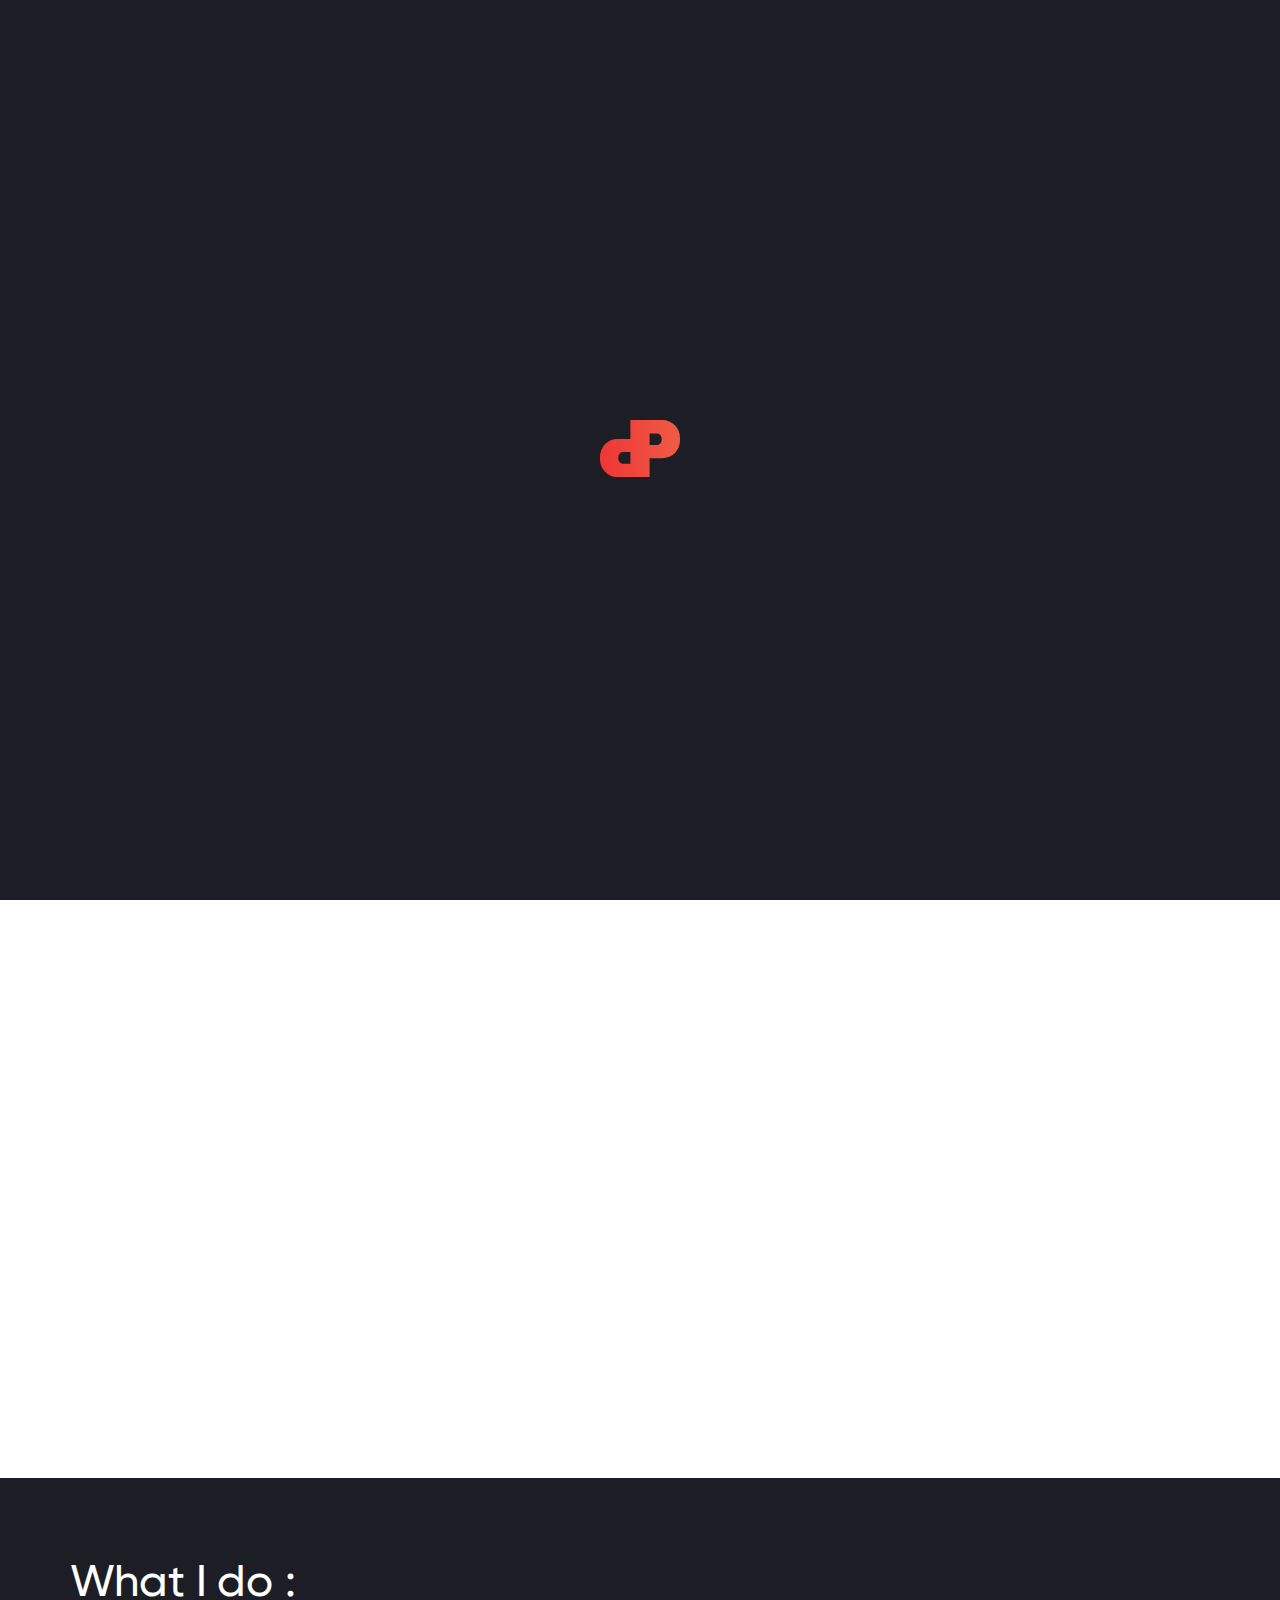
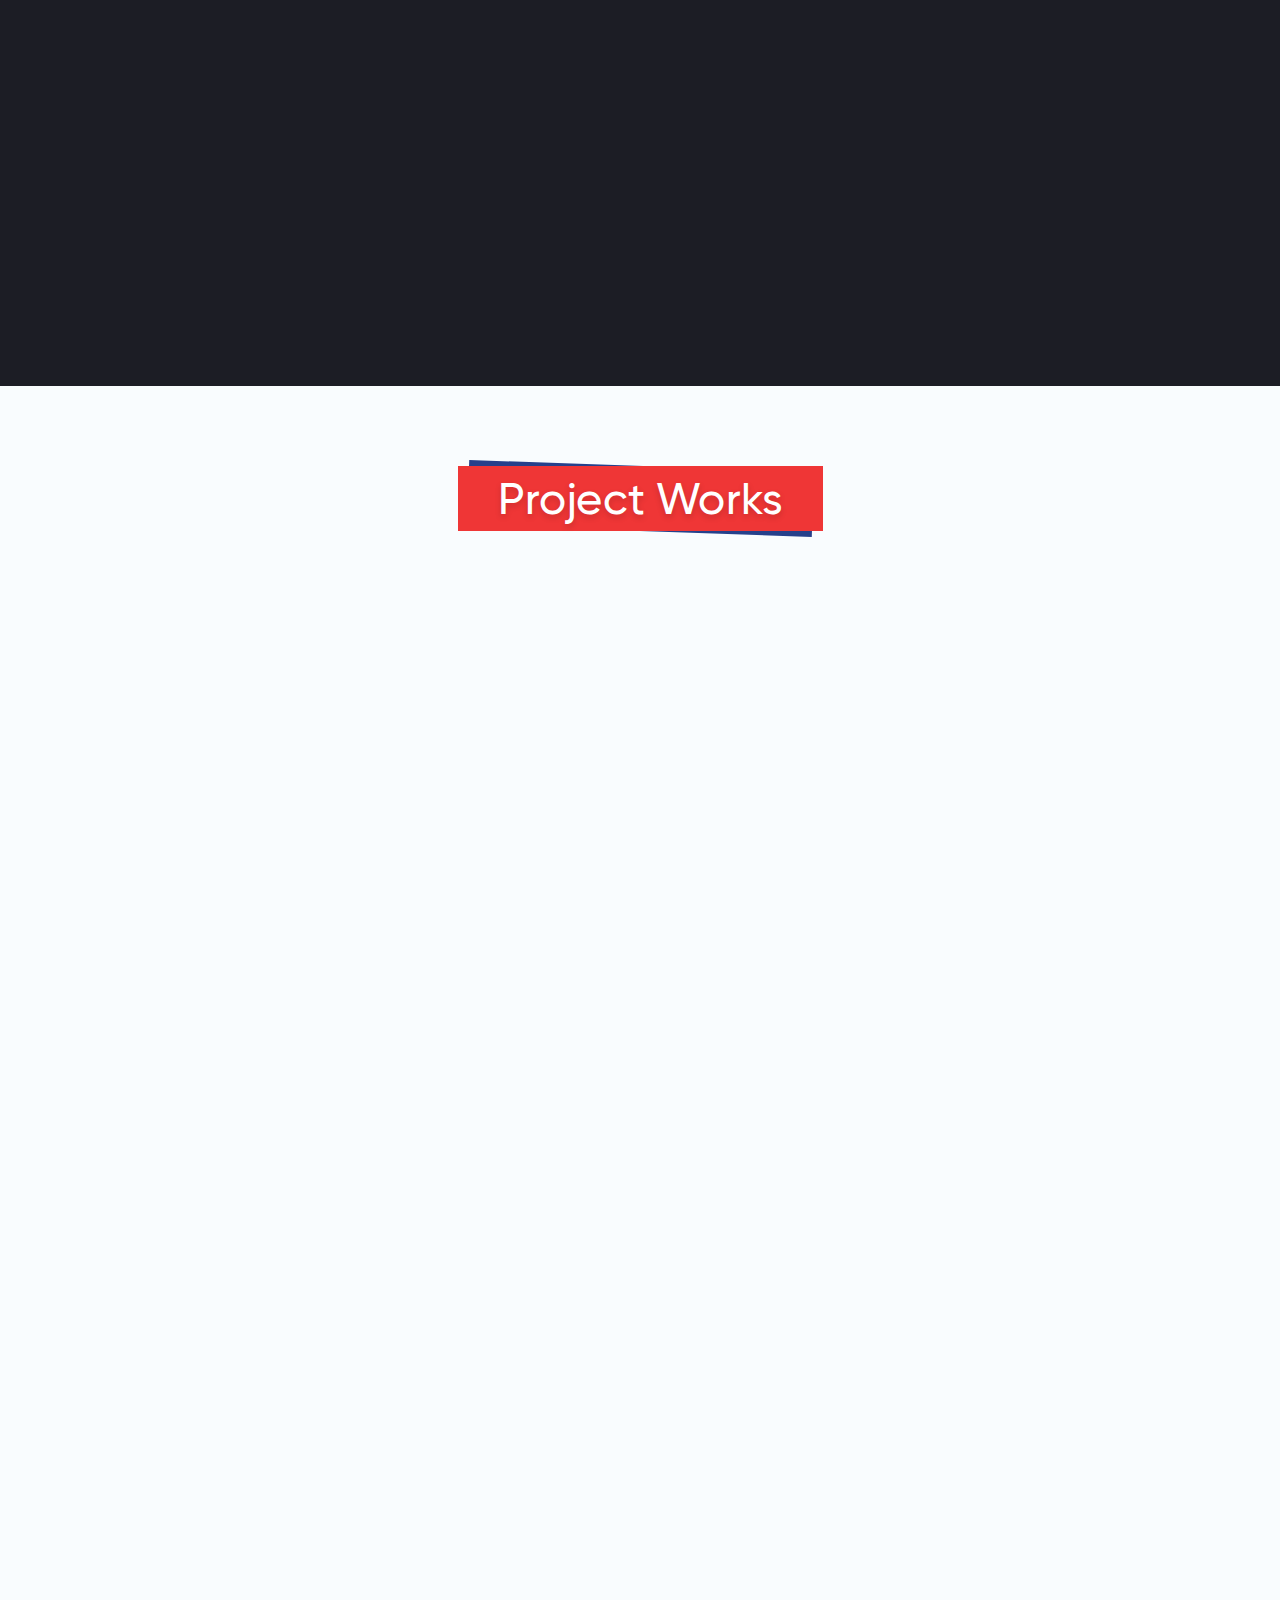
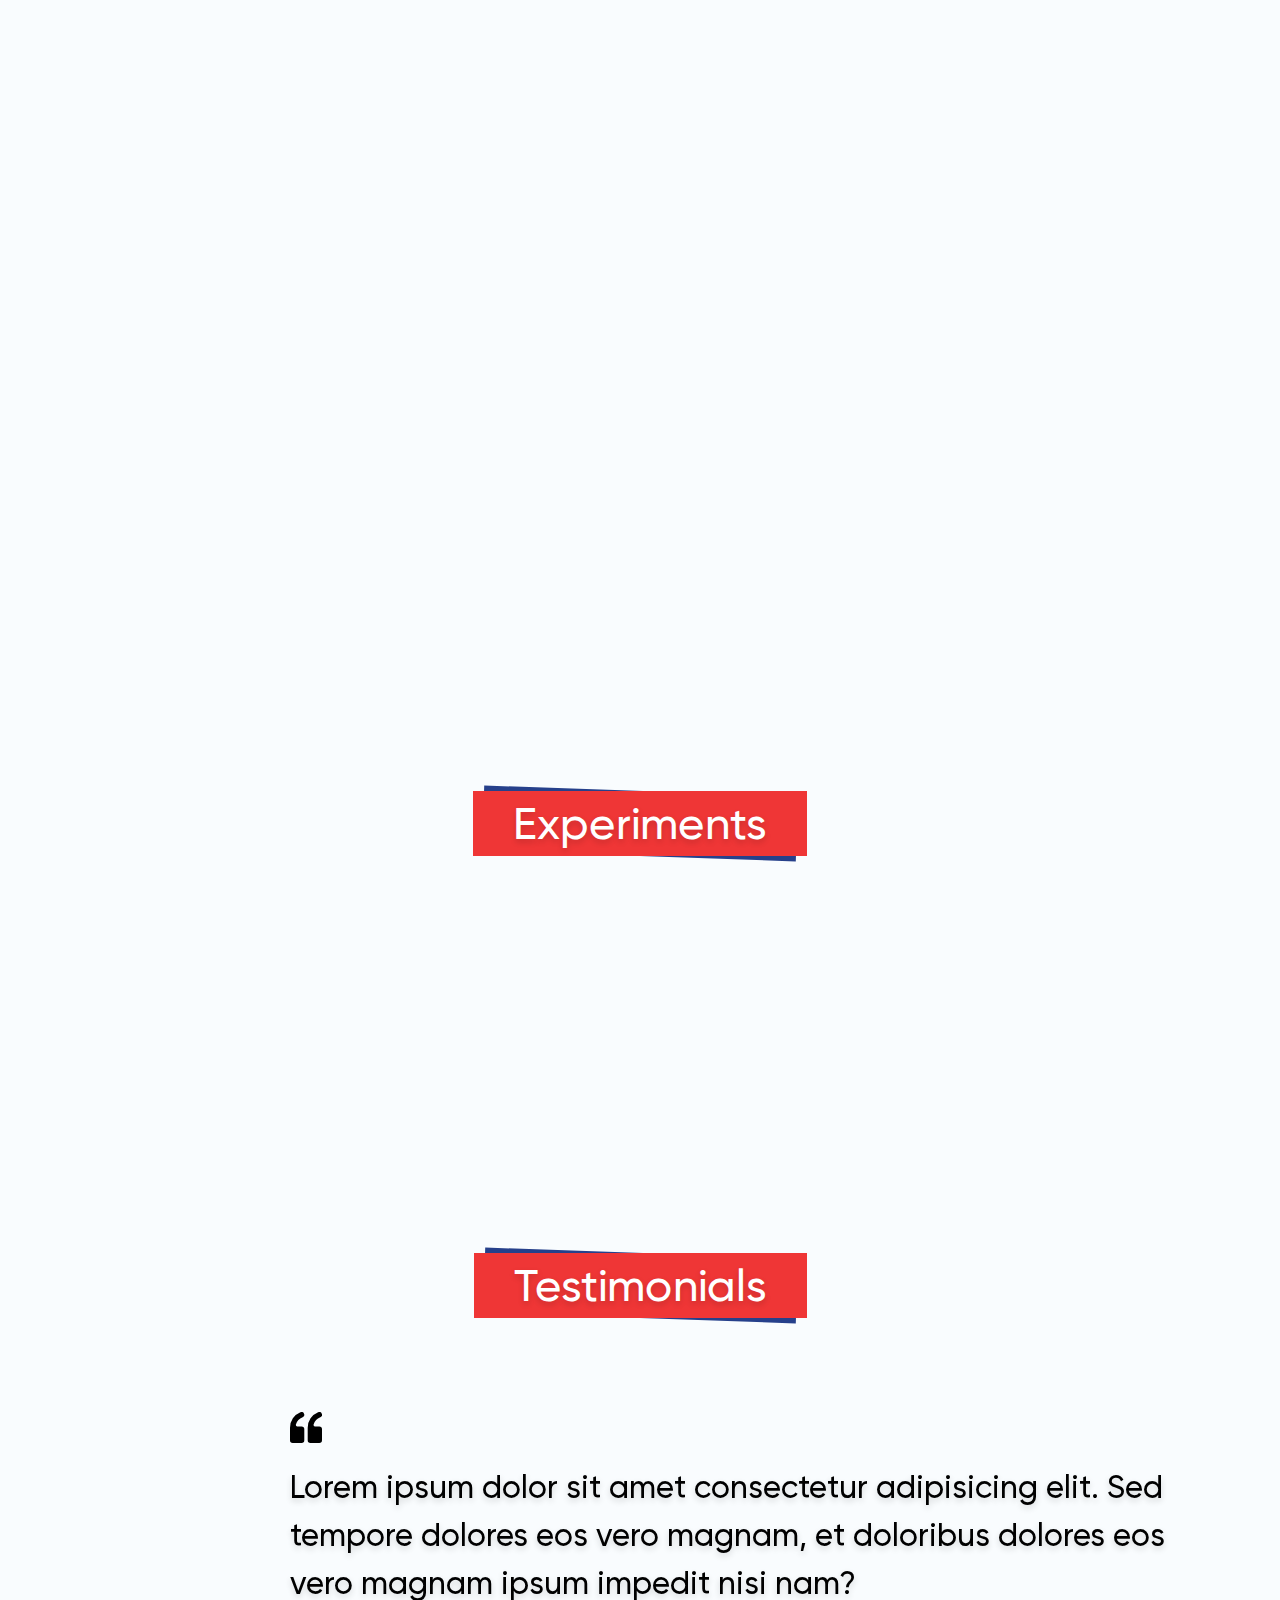
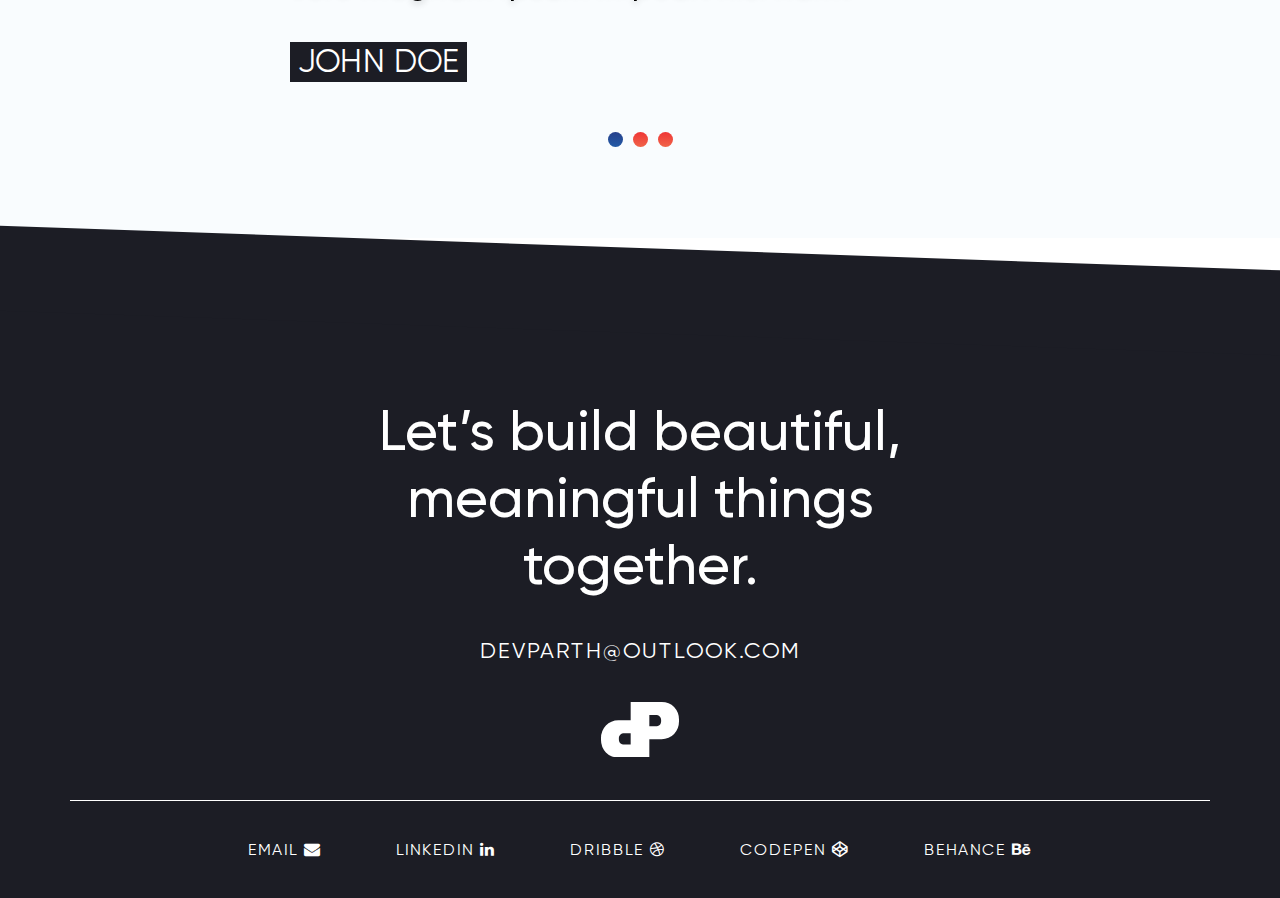
==== commit 82e46480: "meta tag changes" ====
--- a/index.html
+++ b/index.html
@@ -1 +1,511 @@
-<!DOCTYPE html><html lang="en"><head><meta charset="UTF-8"><meta name="google-site-verification" content="W45tbKZ4YCIzXjQx7yQa3IwtJhyLFRt-BNC8cSh7Igs" /><meta name="viewport" content="width=device-width, initial-scale=1.0"><meta http-equiv="X-UA-Compatible" content="ie=edge"><meta name="DC.title" content="web development,web design,htnl css,psdtohtml,wordpress"><meta name="GOOGLEBOT" content="index, follow"><meta name="distribution" content="global"><meta name="revisit-after" content="7 days"><meta name="serp-rank" position="1" /><meta name="rating" content="general"><meta name="language" content="English"><meta name="Robots" content="index, follow"><meta name="Search Engine" content="https://www.Google.com"><meta name="application-name" content="devparth.com"><meta name="url" content="http://devparth.com"><link rel="canonical" href="https://www.devparth.com/"><meta property="og:title" content="devParth - Parth Chaudhary | Creative Website &amp; UI/UX Designer India"><meta property="og:type" content="website"><meta property="og:url" content="https://www.devparth.com/"><meta property="og:image" content="https://devparth.com/img/freelance-devParth-parth-chaudhary.jpg"><meta property="og:site_name" content="devParth"><meta itemprop="image" content="https://devparth.com/img/freelance-devParth-parth-chaudhary.jpg"><meta name="keywords" content="Parth ,devParth, Parth Chaudhary, Front End Developer, Front End designer, Freelance, upwork, India, Ahmedabad, web development, br&amp; marketing, website design, web design, website development, outsource web development, web design &amp; development, website design &amp; development, professional web design, web design &amp; development, ecommerce website design, ecommerce web development, business website design , website development, freelance web designer, freelancer, upwork web designer, freelance &amp; upwork web desing india, freelance &amp; upwork web designer india, freelancer &amp; upwork ui desing, freelancer &amp; upwork ux design, freelancer &amp; upwork front-end designer, freelancer &amp; upwork front-end designer india"><meta property="og:description" content="Parth Chaudhary is Creative Web and Front-end designer expert in Web Design, HTML To PSD, CSS, Bootstrap."><meta name="description" content="Parth Chaudhary is Creative Web and Front-end designer expert in Web Design, HTML To PSD, CSS, Bootstrap."><link href="https://twitter.com/_parthchaudhary" rel="publisher"><link href="https://www.facebook.com/parth.chaudhary.589" rel="publisher"><link href="https://www.codepen.io/devparth" rel="publisher"><link href="https://www.linkedin.com/in/parth-chaudhary" rel="publisher"><link href="https://www.github.com/parthchaudhary" rel="publisher"><link href="https://www.dribbble.com/devparth" rel="publisher"><link href="https://www.behance.net/parthchaudhary" rel="publisher"><link href="https://www.upwork.com/freelancers/~01eac194ca7e046bc9" rel="publisher"><link href="https://www.upwork.com/o/profiles/users/_~01eac194ca7e046bc9" rel="publisher"> <script>(function(w,d,s,l,i){w[l]=w[l]||[];w[l].push({'gtm.start':new Date().getTime(),event:'gtm.js'});var f=d.getElementsByTagName(s)[0],j=d.createElement(s),dl=l!='dataLayer'?'&l='+l:'';j.async=true;j.src='https://www.googletagmanager.com/gtm.js?id='+i+dl;f.parentNode.insertBefore(j,f);})(window,document,'script','dataLayer','GTM-KSM7WPW');</script> <script async src="https://www.googletagmanager.com/gtag/js?id=UA-146591462-1"></script> <script>window.dataLayer=window.dataLayer||[];function gtag(){dataLayer.push(arguments);} gtag('js',new Date());gtag('config','UA-146591462-1');</script> <title>devParth - Parth Chaudhary | Creative Website &amp; UI/UX Designer India</title><link rel="icon" href="./img/favicon.png" type="image/x-icon" sizes="16x16"><link rel="stylesheet" href="./css/style.min.css"></head><body style="overflow: hidden !important"> <noscript> <iframe src="https://www.googletagmanager.com/ns.html?id=GTM-KSM7WPW" height="0" width="0" style="display:none;visibility:hidden"></iframe> </noscript><div id="dp-loader"> <span class="dp-loader-inner"> <img src="./img/dp-banner-bg.svg" alt="devparth site loader image"> </span></div> <nav><div class="dp-container"><div class="dp-navbar"><div class="dp-logo"><h1> <a href="index.html"> <span class="hidden">devparth</span> <svg xmlns="http://www.w3.org/2000/svg" xmlns:xlink="http://www.w3.org/1999/xlink" width="78.957" height="56.184" viewBox="0 0 78.957 56.184"> <defs> <linearGradient id="linear-gradient" y1="0.5" x2="1.226" y2="0.5" gradientUnits="objectBoundingBox"> <stop offset="0" stop-color="#fff" /> <stop offset="1" stop-color="#fff" /> </linearGradient> </defs> <path id="Exclusion_5" data-name="Exclusion 5" d="M52.969,76.783H21.811a18.773,18.773,0,0,1-7.2-1.376A16.455,16.455,0,0,1,9,71.6,18.624,18.624,0,0,1,4.052,58.54V57.49A18.749,18.749,0,0,1,9,44.394a16.488,16.488,0,0,1,5.613-3.839,18.635,18.635,0,0,1,7.2-1.387h12.27V20.6H65.241a18.776,18.776,0,0,1,7.2,1.376,16.453,16.453,0,0,1,5.613,3.812A18.621,18.621,0,0,1,83,38.843v1.051a18.749,18.749,0,0,1-4.945,13.1,16.489,16.489,0,0,1-5.613,3.839,18.635,18.635,0,0,1-7.2,1.387H52.969ZM27.784,52.163c-3.644,0-5.651,1.921-5.651,5.408v.646c0,3.487,2.007,5.408,5.651,5.408h6.3V52.163Zm25.185-18.4V45.221h6.3c3.644,0,5.651-1.921,5.651-5.408v-.646c0-3.489-2.007-5.41-5.651-5.41Z" transform="translate(-4.047 -20.6)" fill="url(#linear-gradient)" /> </svg> </a></h1></div><div class="dp-navigation"><ul class="dp-nav-links"><li><a href="#" class="about-link">About</a></li><li><a href="#dp-work">Work</a></li><li><a href="#" class="contact-link">Contact</a></li></ul><ul class="dp-social-mobile"><li> <a href="https://www.linkedin.com/in/parth-chaudhary/" target="_blank"> <i class="fa fa-linkedin" aria-hidden="true"></i></a></li><li> <a href="https://codepen.io/devparth" target="_blank"> <i class="fa fa-codepen" aria-hidden="true"></i></a></li><li> <a href="https://github.com/parthchaudhary" target="_blank"> <i class="fa fa-github" aria-hidden="true"></i></a></li><li> <a href="https://www.behance.net/parthchaudhary" target="_blank"> <i class="fa fa-behance" aria-hidden="true"></i></a></li><li> <a href="https://dribbble.com/devparth" target="_blank"> <i class="fa fa-dribbble" aria-hidden="true"></i></a></li></ul> <button class="dp-nav-toggle dp-nav-toggle-close"> <span></span> </button></div> <button class="dp-nav-toggle"> <span></span> </button></div></div> </nav><main> <section id="dp-home" class="dp-home" style="background-image: url(./img/header-bg.jpg)"><div id="dp-particles-js"></div><div class="dp-container"><div class="dp-home-contant"><div class="profile-pic" data-aos="zoom-in"> <img src="./img/freelance-devParth-parth-chaudhary.jpg" alt="freelance devParth(parth chaudhary-devparth@outlook.com)"></div><div class="dp-info"><h1>devParth</h1> <label><span class="dp-stripe-bg">Creative Front-end Desginer</span></label> <a href="#" class="dp-btn about-link"><span>About Me</span></a></div></div></div><ul class="dp-social-desktop"><li> <a href="https://www.linkedin.com/in/parth-chaudhary/" target="_blank"> <i class="fa fa-linkedin" aria-hidden="true"></i></a></li><li> <a href="https://codepen.io/devparth" target="_blank"> <i class="fa fa-codepen" aria-hidden="true"></i></a></li><li> <a href="https://github.com/parthchaudhary" target="_blank"> <i class="fa fa-github" aria-hidden="true"></i></a></li><li> <a href="https://www.behance.net/parthchaudhary" target="_blank"> <i class="fa fa-behance" aria-hidden="true"></i></a></li><li> <a href="https://dribbble.com/devparth" target="_blank"> <i class="fa fa-dribbble" aria-hidden="true"></i></a></li></ul><div class="dp-area-tag" data-aos="zoom-out" data-aos-offset="0"> <a href="#dp-about"></a></div> </section> <section class="dp-about" id="dp-about"><div class="dp-container"><div class="dp-about-contant" data-aos="zoom-out"> <label>HELLO EVERYONE</label><p> I'm a <span>Front End Designer</span> from India. I aim to create change with simple and seamless user-centered design. I am a strong believer that I am always a student in life, always finding opportunities for learning and growth both professionally and personally.</p> <a href="./img/parth_chaudhary(parth@outlook.com).pdf" target="_blank" class="dp-btn" download><span>Resume</span></a> <a href="#" class="dp-btn contact-link"><span>Say Hello</span></a></div></div> </section> <section class="dp-skill"><div class="dp-container"><h2>What I do :</h2><div class="dp-row"><div class="dp-col-sm-6"><div class="dp-skill-info" data-aos="zoom-in"> <label>Front-end Web Desing</label><p> Lorem Ipsum is simply dummy text of the printing and typesetting industry. Lorem Ipsum has been the industry's standard dummy text ever since the 1500s, when an unknown printer took a galley of type and scrambled it to make a type specimen book.</p><div class="dp-skill-icon"> <img src="./img/webdesign-bg-icon.svg" alt="web design icon(devparth)"></div></div></div><div class="dp-col-sm-6"><div class="dp-skill-info" data-aos="zoom-in"> <label>UX/UI Desing</label><p> Lorem Ipsum is simply dummy text of the printing and typesetting industry. Lorem Ipsum has been the industry's standard dummy text ever since the 1500s, when an unknown printer took a galley of type and scrambled it to make a type specimen book.</p><div class="dp-skill-icon"> <img src="./img/uxui-bg-icon.svg" alt=""></div></div></div></div></div> </section> <section class="dp-work" id="dp-work" style="overflow: hidden"><div class="dp-container"><h2><span class="dp-stripe-bg">Project Works</span></h2><ul class="dp-work-details"><li class="dp-work-info" data-aos="zoom-in-right"> <a href="https://vti.wjr.mybluehost.me/" target="_blank" class="dp-work-link" style="background-image: url('./img/aayan-solution.jpg');"><div class="dp-work-name"><h3>Aayan Outsourcing</h3> <label>The best buisness consulting team.</label> <span href="https://vti.wjr.mybluehost.me/" class="dp-btn"><span>Learn More</span></span></div> </a></li><li class="dp-work-info" data-aos="zoom-in-left"> <a href="https://www.behance.net/gallery/81719555/Business-Web-Design" target="_blank" class="dp-work-link" style="background-image: url('./img/shraddha-infotech.jpg');"><div class="dp-work-name"><h3>Shraddha Infotech</h3> <label>Innovative Technological Solutions.</label> <span href="#" class="dp-btn"><span>Learn More</span></span></div> </a></li><li class="dp-work-info" data-aos="zoom-in-right"> <a href="https://www.behance.net/gallery/82004427/single-page-portfolio" target="_blank" class="dp-work-link" style="background-image: url('./img/portfolio-proj.jpg');"><div class="dp-work-name"><h3>Portfolio Design</h3> <label>Creative Portfolio Design.</label> <span href="#" class="dp-btn"><span>Learn More</span></span></div> </a></li></ul></div> </section> <section class="dp-experiment"><div class="dp-container-fluid"><h2><span class="dp-stripe-bg">Experiments</span></h2><div class="dp-experiments-list"><div class="dp-row" data-aos="flip-down"> <a href="https://codepen.io/devparth/pen/ZNmJWY" target="_blank" class="dp-col-md-3 dp-col-xs-6 dp-experiment-item"> <figure><img src="./img/codepen-css-circle-menu.jpg" alt="codepen css circle menu(devparth)"></figure> <label>CSS3 circle menu</label> </a> <a href="https://codepen.io/devparth/pen/qMXdKP" target="_blank" class="dp-col-md-3 dp-col-xs-6 dp-experiment-item"> <figure><img src="./img/codepen-js-magnifire.jpg" alt="codepen JS image magnifire menu(devparth)"> </figure> <label>JS image magnifire</label> </a> <a href="https://codepen.io/devparth/pen/RexRWO" target="_blank" class="dp-col-md-3 dp-col-xs-6 dp-experiment-item"> <figure><img src="./img/codepen-jquery-accordion.jpg" alt="codepen jQuery Accordion menu(devparth)"></figure> <label>jQuery Accordion</label> </a> <a href="https://codepen.io/devparth/pen/EzeENj" target="_blank" class="dp-col-md-3 dp-col-xs-6 dp-experiment-item"> <figure><img src="./img/codepen-jquery-tabination.jpg" alt="codepen jQuery Tabs-Tabination menu(devparth)"> </figure> <label>jQuery Tabs</label> </a></div></div></div> </section> <section class="dp-testimonials"><div class="dp-container"><h2><span class="dp-stripe-bg">Testimonials</span></h2><div class="dp-testimonials-slider"><div class="dp-slider-item"><div class="dp-testimonial-text"><div class="dp-testimonial-pic"> <img src="./img/freelance-devParth-parth-chaudhary.jpg" alt=""></div><div class="dp-testimonial-word"><p> Lorem ipsum dolor sit amet consectetur adipisicing elit. Sed tempore dolores eos vero magnam, et doloribus dolores eos vero magnam ipsum impedit nisi nam?</p> <label>JOHN DOE</label></div></div></div><div class="dp-slider-item"><div class="dp-testimonial-text"><div class="dp-testimonial-pic"> <img src="./img/freelance-devParth-parth-chaudhary.jpg" alt=""></div><div class="dp-testimonial-word"><p> Lorem ipsum dolor sit amet consectetur adipisicing elit. Sed tempore dolores eos vero magnam, et doloribus dolores eos vero magnam ipsum impedit nisi nam?</p> <label>JOHN DOE</label></div></div></div><div class="dp-slider-item"><div class="dp-testimonial-text"><div class="dp-testimonial-pic"> <img src="./img/freelance-devParth-parth-chaudhary.jpg" alt=""></div><div class="dp-testimonial-word"><p> Lorem ipsum dolor sit amet consectetur adipisicing elit. Sed tempore dolores eos vero magnam, et doloribus dolores eos vero magnam ipsum impedit nisi nam?</p> <label>JOHN DOE</label></div></div></div></div></div> </section> </main> <footer><div class="dp-container"><div class="dp-footer-content"><h2>Let’s build beautiful, meaningful things together.</h2> <label><a href="mailto:parthchaudhary69@gmail.com">DEVPARTH@OUTLOOK.COM</a></label><div class="dp-logo"><h1> <a href="#dp-home" title="Top"> <span class="hidden">devparth</span> <svg xmlns="http://www.w3.org/2000/svg" xmlns:xlink="http://www.w3.org/1999/xlink" width="78.957" height="56.184" viewBox="0 0 78.957 56.184"> <defs> <linearGradient id="linear-gradient" y1="0.5" x2="1.226" y2="0.5" gradientUnits="objectBoundingBox"> <stop offset="0" stop-color="#fff"></stop> <stop offset="1" stop-color="#fff"></stop> </linearGradient> </defs> <path id="Exclusion_5" data-name="Exclusion 5" d="M52.969,76.783H21.811a18.773,18.773,0,0,1-7.2-1.376A16.455,16.455,0,0,1,9,71.6,18.624,18.624,0,0,1,4.052,58.54V57.49A18.749,18.749,0,0,1,9,44.394a16.488,16.488,0,0,1,5.613-3.839,18.635,18.635,0,0,1,7.2-1.387h12.27V20.6H65.241a18.776,18.776,0,0,1,7.2,1.376,16.453,16.453,0,0,1,5.613,3.812A18.621,18.621,0,0,1,83,38.843v1.051a18.749,18.749,0,0,1-4.945,13.1,16.489,16.489,0,0,1-5.613,3.839,18.635,18.635,0,0,1-7.2,1.387H52.969ZM27.784,52.163c-3.644,0-5.651,1.921-5.651,5.408v.646c0,3.487,2.007,5.408,5.651,5.408h6.3V52.163Zm25.185-18.4V45.221h6.3c3.644,0,5.651-1.921,5.651-5.408v-.646c0-3.489-2.007-5.41-5.651-5.41Z" transform="translate(-4.047 -20.6)" fill="url(#linear-gradient)"></path> </svg> </a></h1></div></div><ul class="dp-footer-links"><li> <a href="mailto:parthchaudhary69@gmail.com" target="_blank"> <span>Email</span> <i class="fa fa-envelope" aria-hidden="true"></i> </a></li><li> <a href="https://www.linkedin.com/in/parth-chaudhary/" target="_blank"> <span>LinkedIn</span> <i class="fa fa-linkedin" aria-hidden="true"></i> </a></li><li> <a href="https://dribbble.com/devparth" target="_blank"> <span>Dribble</span> <i class="fa fa-dribbble" aria-hidden="true"></i> </a></li><li> <a href="https://codepen.io/devparth" target="_blank"> <span>Codepen</span> <i class="fa fa-codepen" aria-hidden="true"></i> </a></li><li> <a href="https://www.behance.net/parthchaudhary" target="_blank"> <span>Behance</span> <i class="fa fa-behance" aria-hidden="true"></i> </a></li></ul></div> </footer> <section class="dp-contact"><div class="dp-contact-content"> <button class="dp-contact-close"> <span></span> </button><div class="dp-col-sm-6 dp-col-sm-push-6 dp-form-col"><div class="dp-contact-form" style="background-image: url('./img/close-envelope.png')"><form action="" netlify><h3><span class="dp-stripe-bg">Contact</span></h3> <label>New project, project inquiry or even coffee.</label><div class="dp-form-input"> <input type="text" name="Name" id="" placeholder="Name*" required></div><div class="dp-form-input"> <input type="email" name="Email" id="" placeholder="Email*" required></div><div class="dp-form-input"><textarea name="Message" id="" cols="30" rows="5" placeholder="Message"></textarea></div> <button class="dp-btn"> <span>Send</span> </button></form></div></div><div class="dp-col-sm-6 dp-col-sm-pull-6 dp-about-col"><div class="dp-contact-about" style="background-image: url('./img/person-icon.png')"><h3><span class="dp-stripe-bg">About Me</span></h3> <label>Creative Front-end Desginer</label><p> Lorem Ipsum is simply dummy text of the printing and typesetting industry. Lorem Ipsum has been the industry's <span>standard</span> dummy text ever since the 1500s, when an unknown printer took a galley of type and <span>scrambled</span> it to make a type specimen book. <br> It has survived not only five centuries, but also the leap into electronic typesetting, remaining essentially. <br> It was popularised in the 1960s with the release of Letraset sheets containing Lorem Ipsum passages, and more recently with desktop <span>publishing</span> software like Aldus PageMaker including versions of Lorem Ipsum.</p><div class="dp-tech"> <span><img src="./img/html-icon.svg" alt=""></span> <span><img src="./img/css-3-icon.svg" alt=""></span> <span><img src="./img/js-icon.svg" alt=""></span></div></div></div></div> </section> <section class="dp-about-more"> <button class="dp-about-more-close"> <span></span> </button><div class="dp-about-content"><div class="tab-list-area"><ul class="list-inline"><li class="tab-link active-tab" data-tab="about"><div class="dp-tab-icon about"> <a href="#"><img src="./img/dp-about-icon.svg" alt="tab-about-svg"></a></div></li><li class="tab-link" data-tab="certificate"><div class="dp-tab-icon certificate"> <a href="#"><img src="./img/dp-certificate-icon.svg" alt="tab-about-svg"></a></div></li><li class="tab-link" data-tab="skills"><div class="dp-tab-icon skills"> <a href="#"><img src="./img/dp-skills-icon.svg" alt="tab-about-svg"></a></div></li></ul></div><div class="tab-content-area"><div class="tab-content active-content" id="about"><div class="dp-row"><div class="dp-col-md-6"><div class="dp-about-text"><h3><span class="dp-stripe-bg">About</span></h3><p>My name is John Doe. I work as a Web designer at Infibeam.</p><p> I aim to create change with simple and seamless user- centered design. I am a strong believer that I am always a student in life, always finding opportunities for learning and growth both professionally and personally. I aim to create change with simple and seamless user-centered design. I am a strong believer that I am always a student in life, always finding opportunities for learning and growth both professionally and personally.</p><p> If you are ever in India and would like to grab a coffee, feel free to reach out!</p></div><div class="dp-about-contact"><h3><span class="dp-stripe-bg">Contact Details</span></h3><ul><li>Mobile:- <a href="#">+91 9725171322</a></li><li>Email:- <a href="#">devparth@outlook.com</a></li></ul><ul class="dp-list-inline"><li><a href="#"><i class="fa fa-linkedin-square" aria-hidden="true"></i></a></li><li><a href="#"><i class="fa fa-dribbble" aria-hidden="true"></i></a></li><li><a href="#"><i class="fa fa-codepen" aria-hidden="true"></i></a></li><li><a href="#"><i class="fa fa-behance" aria-hidden="true"></i></a></li><li><a href="#"><i class="fa fa-github" aria-hidden="true"></i></a></li></ul></div></div><div class="dp-col-md-6"><div class="dp-about-experience"><h3><span class="dp-stripe-bg">Curriculum Vita</span></h3><ul class="dp-cv-list"><li> <label>DRC Systems &middot; India</label> <span><small>Front-End Designer</small></span> <br> May 2018 - Present</li><li> <label>Atlas Softweb &middot; India</label> <span><small>Front-End Designer(Intern)</small></span> <br> September 2017 - February 2018</li></ul></div><div class="dp-about-education"><h3><span class="dp-stripe-bg">Education</span></h3><ul class="dp-cv-list"><li> <label>GEC, Patan &middot; India</label> <span><small>Computer Engineering(BE)</small></span> <br> August 2015 - May 2018</li><li> <label>K.D Polytechnic &middot; India</label> <span><small>Computer Engineering</small></span> <br> August 2011 - May 2015</li></ul></div></div></div></div><div class="tab-content" id="certificate"><div class="dp-about-certificate"><h3><span class="dp-stripe-bg">Certificate</span></h3><ul><li class="dp-certificate-item"> <a href="https://www.freecodecamp.org/certification/parthchaudhary/responsive-web-design"><div class="dp-certificate dp-row"><div class="dp-col-lg-3 dp-col-md-4"><div class="dp-certificate-img"> <img src="./img/fcc-rwd-certificate.jpg" alt=""></div></div><div class="dp-col-lg-9 dp-col-md-8"><div class="dp-certificate-info"><h3><span><small>Responsive Web Design</small></span></h3><p> Lorem ipsum dolor sit amet consectetur, adipisicing elit. Voluptates ut, similique eos itaque magnam veritatis tenetur. Sequi, architecto? Placeat nobis fugiat obcaecati hic enim tempora saepe veritatis asperiores iste alias!</p></div></div></div> </a></li><li class="dp-certificate-item"> <a href="https://www.sololearn.com/Certificate/1014-652482/jpg"><div class="dp-certificate dp-row"><div class="dp-col-lg-3 dp-col-md-4"><div class="dp-certificate-img"> <img src="./img/solo-html-certificate.jpg" alt=""></div></div><div class="dp-col-lg-9 dp-col-md-8"><div class="dp-certificate-info"><h3><span><small>HTML Fundamentals course</small></span></h3><p> Lorem ipsum dolor sit amet consectetur, adipisicing elit. Voluptates ut, similique eos itaque magnam veritatis tenetur. Sequi, architecto? Placeat nobis fugiat obcaecati hic enim tempora saepe veritatis asperiores iste alias!</p></div></div></div> </a></li><li class="dp-certificate-item"> <a href="https://www.sololearn.com/Certificate/1023-652482/jpg"><div class="dp-certificate dp-row"><div class="dp-col-lg-3 dp-col-md-4"><div class="dp-certificate-img"> <img src="./img/solo-css-certificate.jpg" alt=""></div></div><div class="dp-col-lg-9 dp-col-md-8"><div class="dp-certificate-info"><h3><span><small>CSS Fundamentals course</small></span></h3><p> Lorem ipsum dolor sit amet consectetur, adipisicing elit. Voluptates ut, similique eos itaque magnam veritatis tenetur. Sequi, architecto? Placeat nobis fugiat obcaecati hic enim tempora saepe veritatis asperiores iste alias!</p></div></div></div> </a></li></ul></div></div><div class="tab-content" id="skills"><div class="dp-skill-list"><h3><span class="dp-stripe-bg">My Skills</span></h3><ul class="dp-row"><li class="dp-col-sm-4 dp-col-xs-6"><img src="./img/skill-html.svg" alt="">HTML</li><li class="dp-col-sm-4 dp-col-xs-6"><img src="./img/skill-css.svg" alt="">CSS</li><li class="dp-col-sm-4 dp-col-xs-6"><img src="./img/skill-js.svg" alt="">JAVASCRIPT</li><li class="dp-col-sm-4 dp-col-xs-6"><img src="./img/skill-getbootstrap.svg" alt="">Bootstrap 3/4</li><li class="dp-col-sm-4 dp-col-xs-6"><img src="./img/skill-foundation-zurb.svg" alt="">Foundation 6</li><li class="dp-col-sm-4 dp-col-xs-6"><img src="./img/skill-jquery.svg" alt="">JQUERY</li><li class="dp-col-sm-4 dp-col-xs-6"><img src="./img/skill-sass.svg" alt="">SASS</li><li class="dp-col-sm-4 dp-col-xs-6"><img src="./img/skill-photoshop.svg" alt="">Photoshop</li><li class="dp-col-sm-4 dp-col-xs-6"><img src="./img/skill-xd.svg" alt="">XD</li></ul><h3 class="dp-more-skill-tag"><span><small>More skills to come ....</small></span></h3></div></div></div></div> </section> <script src="./js/plugins.min.js"></script> <script src="./js/script.js"></script> <script>$(window).on('load',function(){$("#dp-loader").slideUp();$('body').delay(100).css({'overflow':'visible'});});AOS.init({offset:200,delay:0,duration:800,easing:'ease-out-back',once:true});</script> </body></html>+<!DOCTYPE html>
+<html lang="en">
+
+<head>
+    <meta charset="UTF-8">
+    <meta name="google-site-verification" content="W45tbKZ4YCIzXjQx7yQa3IwtJhyLFRt-BNC8cSh7Igs" />
+    <meta name="viewport" content="width=device-width, initial-scale=1.0">
+    <meta http-equiv="X-UA-Compatible" content="ie=edge">
+    <meta name="DC.title" content="web development,web design,htnl css,psdtohtml,wordpress">
+    <meta name="GOOGLEBOT" content="index, follow">
+    <meta name="distribution" content="global">
+    <meta name="revisit-after" content="7 days">
+    <meta name="serp-rank" position="1" />
+    <meta name="rating" content="general">
+    <meta name="language" content="English">
+    <meta name="Robots" content="index, follow">
+    <meta name="Search Engine" content="https://www.Google.com">
+    <meta name="application-name" content="devparth.com">
+    <meta name="url" content="http://devparth.com">
+    <link rel="canonical" href="https://www.devparth.com/">
+    <meta property="og:title" content="devParth - Parth Chaudhary | Creative Website &amp; UI/UX Designer India">
+    <meta property="og:type" content="website">
+    <meta property="og:url" content="https://www.devparth.com/">
+    <meta property="og:image" content="https://devparth.com/img/freelance-devParth-parth-chaudhary.jpg">
+    <meta property="og:site_name" content="devParth">
+    <meta itemprop="image" content="https://devparth.com/img/freelance-devParth-parth-chaudhary.jpg">
+    <meta name="keywords"
+        content="Parth ,devParth, Parth Chaudhary, Front End Developer, Front End designer, Freelance, upwork, India, Ahmedabad, web development, br&amp; marketing, website design, web design, website development, outsource web development, web design &amp; development, website design &amp; development, professional web design, web design &amp; development, ecommerce website design, ecommerce web development, business website design , website development, freelance web designer, freelancer, upwork web designer, freelance &amp; upwork web desing india, freelance &amp; upwork web designer india, freelancer &amp; upwork ui desing, freelancer &amp; upwork ux design, freelancer &amp; upwork front-end designer, freelancer &amp; upwork front-end designer india">
+    <meta property="og:description"
+        content="Parth Chaudhary is Creative Web and Front-end designer expert in Web Design, HTML To PSD, CSS, Bootstrap.">
+    <meta name="description"
+        content="Parth Chaudhary is Creative Web and Front-end designer expert in Web Design, HTML To PSD, CSS, Bootstrap.">
+    <link href="https://twitter.com/_parthchaudhary" rel="publisher">
+    <link href="https://www.facebook.com/parth.chaudhary.589" rel="publisher">
+    <link href="https://www.codepen.io/devparth" rel="publisher">
+    <link href="https://www.linkedin.com/in/parth-chaudhary" rel="publisher">
+    <link href="https://www.github.com/parthchaudhary" rel="publisher">
+    <link href="https://www.dribbble.com/devparth" rel="publisher">
+    <link href="https://www.behance.net/parthchaudhary" rel="publisher">
+    <link href="https://www.upwork.com/freelancers/~01eac194ca7e046bc9" rel="publisher">
+    <link href="https://www.upwork.com/o/profiles/users/_~01eac194ca7e046bc9" rel="publisher">
+    <script>(function (w, d, s, l, i) { w[l] = w[l] || []; w[l].push({ 'gtm.start': new Date().getTime(), event: 'gtm.js' }); var f = d.getElementsByTagName(s)[0], j = d.createElement(s), dl = l != 'dataLayer' ? '&l=' + l : ''; j.async = true; j.src = 'https://www.googletagmanager.com/gtm.js?id=' + i + dl; f.parentNode.insertBefore(j, f); })(window, document, 'script', 'dataLayer', 'GTM-KSM7WPW');</script>
+    <script async src="https://www.googletagmanager.com/gtag/js?id=UA-146591462-1"></script>
+    <script>window.dataLayer = window.dataLayer || []; function gtag() { dataLayer.push(arguments); } gtag('js', new Date()); gtag('config', 'UA-146591462-1');</script>
+    <title>devParth- Parth Chaudhary | Front-end Web Designer</title>
+    <meta name="description"
+        content="Parth Chaudhary is Creative Web and Front-end designer expert in Web Design, HTML, CSS, Javascript.">
+
+    <!-- Google / Search Engine Tags -->
+    <meta itemprop="name" content="devParth- Parth Chaudhary | Front-end Web Designer">
+    <meta itemprop="description"
+        content="Parth Chaudhary is Creative Web and Front-end designer expert in Web Design, HTML, CSS, Javascript.">
+    <meta itemprop="image" content="http://devparth.com/img/freelance-devParth-parth-chaudhary.jpg">
+
+    <!-- Facebook Meta Tags -->
+    <meta property="og:url" content="https://devparth.com">
+    <meta property="og:type" content="website">
+    <meta property="og:title" content="devParth- Parth Chaudhary | Front-end Web Designer">
+    <meta property="og:description"
+        content="Parth Chaudhary is Creative Web and Front-end designer expert in Web Design, HTML, CSS, Javascript.">
+    <meta property="og:image" content="http://devparth.com/img/freelance-devParth-parth-chaudhary.jpg">
+
+    <!-- Twitter Meta Tags -->
+    <meta name="twitter:card" content="summary_large_image">
+    <meta name="twitter:title" content="devParth- Parth Chaudhary | Front-end Web Designer">
+    <meta name="twitter:description"
+        content="Parth Chaudhary is Creative Web and Front-end designer expert in Web Design, HTML, CSS, Javascript.">
+    <meta name="twitter:image" content="http://devparth.com/img/freelance-devParth-parth-chaudhary.jpg">
+    <link rel="icon" href="./img/favicon.png" type="image/x-icon" sizes="16x16">
+    <link rel="stylesheet" href="./css/style.min.css">
+</head>
+
+<body style="overflow: hidden !important"> <noscript> <iframe
+            src="https://www.googletagmanager.com/ns.html?id=GTM-KSM7WPW" height="0" width="0"
+            style="display:none;visibility:hidden"></iframe> </noscript>
+    <div id="dp-loader"> <span class="dp-loader-inner"> <img src="./img/dp-banner-bg.svg"
+                alt="devparth site loader image"> </span></div>
+    <nav>
+        <div class="dp-container">
+            <div class="dp-navbar">
+                <div class="dp-logo">
+                    <h1> <a href="index.html"> <span class="hidden">devparth</span> <svg
+                                xmlns="http://www.w3.org/2000/svg" xmlns:xlink="http://www.w3.org/1999/xlink"
+                                width="78.957" height="56.184" viewBox="0 0 78.957 56.184">
+                                <defs>
+                                    <linearGradient id="linear-gradient" y1="0.5" x2="1.226" y2="0.5"
+                                        gradientUnits="objectBoundingBox">
+                                        <stop offset="0" stop-color="#fff" />
+                                        <stop offset="1" stop-color="#fff" />
+                                    </linearGradient>
+                                </defs>
+                                <path id="Exclusion_5" data-name="Exclusion 5"
+                                    d="M52.969,76.783H21.811a18.773,18.773,0,0,1-7.2-1.376A16.455,16.455,0,0,1,9,71.6,18.624,18.624,0,0,1,4.052,58.54V57.49A18.749,18.749,0,0,1,9,44.394a16.488,16.488,0,0,1,5.613-3.839,18.635,18.635,0,0,1,7.2-1.387h12.27V20.6H65.241a18.776,18.776,0,0,1,7.2,1.376,16.453,16.453,0,0,1,5.613,3.812A18.621,18.621,0,0,1,83,38.843v1.051a18.749,18.749,0,0,1-4.945,13.1,16.489,16.489,0,0,1-5.613,3.839,18.635,18.635,0,0,1-7.2,1.387H52.969ZM27.784,52.163c-3.644,0-5.651,1.921-5.651,5.408v.646c0,3.487,2.007,5.408,5.651,5.408h6.3V52.163Zm25.185-18.4V45.221h6.3c3.644,0,5.651-1.921,5.651-5.408v-.646c0-3.489-2.007-5.41-5.651-5.41Z"
+                                    transform="translate(-4.047 -20.6)" fill="url(#linear-gradient)" />
+                            </svg> </a></h1>
+                </div>
+                <div class="dp-navigation">
+                    <ul class="dp-nav-links">
+                        <li><a href="#" class="about-link">About</a></li>
+                        <li><a href="#dp-work">Work</a></li>
+                        <li><a href="#" class="contact-link">Contact</a></li>
+                    </ul>
+                    <ul class="dp-social-mobile">
+                        <li> <a href="https://www.linkedin.com/in/parth-chaudhary/" target="_blank"> <i
+                                    class="fa fa-linkedin" aria-hidden="true"></i></a></li>
+                        <li> <a href="https://codepen.io/devparth" target="_blank"> <i class="fa fa-codepen"
+                                    aria-hidden="true"></i></a></li>
+                        <li> <a href="https://github.com/parthchaudhary" target="_blank"> <i class="fa fa-github"
+                                    aria-hidden="true"></i></a></li>
+                        <li> <a href="https://www.behance.net/parthchaudhary" target="_blank"> <i class="fa fa-behance"
+                                    aria-hidden="true"></i></a></li>
+                        <li> <a href="https://dribbble.com/devparth" target="_blank"> <i class="fa fa-dribbble"
+                                    aria-hidden="true"></i></a></li>
+                    </ul> <button class="dp-nav-toggle dp-nav-toggle-close"> <span></span> </button>
+                </div> <button class="dp-nav-toggle"> <span></span> </button>
+            </div>
+        </div>
+    </nav>
+    <main>
+        <section id="dp-home" class="dp-home" style="background-image: url(./img/header-bg.jpg)">
+            <div id="dp-particles-js"></div>
+            <div class="dp-container">
+                <div class="dp-home-contant">
+                    <div class="profile-pic" data-aos="zoom-in"> <img src="./img/freelance-devParth-parth-chaudhary.jpg"
+                            alt="freelance devParth(parth chaudhary-devparth@outlook.com)"></div>
+                    <div class="dp-info">
+                        <h1>devParth</h1> <label><span class="dp-stripe-bg">Creative Front-end Desginer</span></label>
+                        <a href="#" class="dp-btn about-link"><span>About Me</span></a>
+                    </div>
+                </div>
+            </div>
+            <ul class="dp-social-desktop">
+                <li> <a href="https://www.linkedin.com/in/parth-chaudhary/" target="_blank"> <i class="fa fa-linkedin"
+                            aria-hidden="true"></i></a></li>
+                <li> <a href="https://codepen.io/devparth" target="_blank"> <i class="fa fa-codepen"
+                            aria-hidden="true"></i></a></li>
+                <li> <a href="https://github.com/parthchaudhary" target="_blank"> <i class="fa fa-github"
+                            aria-hidden="true"></i></a></li>
+                <li> <a href="https://www.behance.net/parthchaudhary" target="_blank"> <i class="fa fa-behance"
+                            aria-hidden="true"></i></a></li>
+                <li> <a href="https://dribbble.com/devparth" target="_blank"> <i class="fa fa-dribbble"
+                            aria-hidden="true"></i></a></li>
+            </ul>
+            <div class="dp-area-tag" data-aos="zoom-out" data-aos-offset="0"> <a href="#dp-about"></a></div>
+        </section>
+        <section class="dp-about" id="dp-about">
+            <div class="dp-container">
+                <div class="dp-about-contant" data-aos="zoom-out"> <label>HELLO EVERYONE</label>
+                    <p> I'm a <span>Front End Designer</span> from India. I aim to create change with simple and
+                        seamless user-centered design. I am a strong believer that I am always a student in life, always
+                        finding opportunities for learning and growth both professionally and personally.</p> <a
+                        href="./img/parth_chaudhary(parth@outlook.com).pdf" target="_blank" class="dp-btn"
+                        download><span>Resume</span></a> <a href="#" class="dp-btn contact-link"><span>Say
+                            Hello</span></a>
+                </div>
+            </div>
+        </section>
+        <section class="dp-skill">
+            <div class="dp-container">
+                <h2>What I do :</h2>
+                <div class="dp-row">
+                    <div class="dp-col-sm-6">
+                        <div class="dp-skill-info" data-aos="zoom-in"> <label>Front-end Web Desing</label>
+                            <p> Lorem Ipsum is simply dummy text of the printing and typesetting industry. Lorem Ipsum
+                                has been the industry's standard dummy text ever since the 1500s, when an unknown
+                                printer took a galley of type and scrambled it to make a type specimen book.</p>
+                            <div class="dp-skill-icon"> <img src="./img/webdesign-bg-icon.svg"
+                                    alt="web design icon(devparth)"></div>
+                        </div>
+                    </div>
+                    <div class="dp-col-sm-6">
+                        <div class="dp-skill-info" data-aos="zoom-in"> <label>UX/UI Desing</label>
+                            <p> Lorem Ipsum is simply dummy text of the printing and typesetting industry. Lorem Ipsum
+                                has been the industry's standard dummy text ever since the 1500s, when an unknown
+                                printer took a galley of type and scrambled it to make a type specimen book.</p>
+                            <div class="dp-skill-icon"> <img src="./img/uxui-bg-icon.svg" alt=""></div>
+                        </div>
+                    </div>
+                </div>
+            </div>
+        </section>
+        <section class="dp-work" id="dp-work" style="overflow: hidden">
+            <div class="dp-container">
+                <h2><span class="dp-stripe-bg">Project Works</span></h2>
+                <ul class="dp-work-details">
+                    <li class="dp-work-info" data-aos="zoom-in-right"> <a href="https://vti.wjr.mybluehost.me/"
+                            target="_blank" class="dp-work-link"
+                            style="background-image: url('./img/aayan-solution.jpg');">
+                            <div class="dp-work-name">
+                                <h3>Aayan Outsourcing</h3> <label>The best buisness consulting team.</label> <span
+                                    href="https://vti.wjr.mybluehost.me/" class="dp-btn"><span>Learn More</span></span>
+                            </div>
+                        </a></li>
+                    <li class="dp-work-info" data-aos="zoom-in-left"> <a
+                            href="https://www.behance.net/gallery/81719555/Business-Web-Design" target="_blank"
+                            class="dp-work-link" style="background-image: url('./img/shraddha-infotech.jpg');">
+                            <div class="dp-work-name">
+                                <h3>Shraddha Infotech</h3> <label>Innovative Technological Solutions.</label> <span
+                                    href="#" class="dp-btn"><span>Learn More</span></span>
+                            </div>
+                        </a></li>
+                    <li class="dp-work-info" data-aos="zoom-in-right"> <a
+                            href="https://www.behance.net/gallery/82004427/single-page-portfolio" target="_blank"
+                            class="dp-work-link" style="background-image: url('./img/portfolio-proj.jpg');">
+                            <div class="dp-work-name">
+                                <h3>Portfolio Design</h3> <label>Creative Portfolio Design.</label> <span href="#"
+                                    class="dp-btn"><span>Learn More</span></span>
+                            </div>
+                        </a></li>
+                </ul>
+            </div>
+        </section>
+        <section class="dp-experiment">
+            <div class="dp-container-fluid">
+                <h2><span class="dp-stripe-bg">Experiments</span></h2>
+                <div class="dp-experiments-list">
+                    <div class="dp-row" data-aos="flip-down"> <a href="https://codepen.io/devparth/pen/ZNmJWY"
+                            target="_blank" class="dp-col-md-3 dp-col-xs-6 dp-experiment-item">
+                            <figure><img src="./img/codepen-css-circle-menu.jpg"
+                                    alt="codepen css circle menu(devparth)"></figure> <label>CSS3 circle menu</label>
+                        </a> <a href="https://codepen.io/devparth/pen/qMXdKP" target="_blank"
+                            class="dp-col-md-3 dp-col-xs-6 dp-experiment-item">
+                            <figure><img src="./img/codepen-js-magnifire.jpg"
+                                    alt="codepen JS image magnifire menu(devparth)"> </figure> <label>JS image
+                                magnifire</label>
+                        </a> <a href="https://codepen.io/devparth/pen/RexRWO" target="_blank"
+                            class="dp-col-md-3 dp-col-xs-6 dp-experiment-item">
+                            <figure><img src="./img/codepen-jquery-accordion.jpg"
+                                    alt="codepen jQuery Accordion menu(devparth)"></figure> <label>jQuery
+                                Accordion</label>
+                        </a> <a href="https://codepen.io/devparth/pen/EzeENj" target="_blank"
+                            class="dp-col-md-3 dp-col-xs-6 dp-experiment-item">
+                            <figure><img src="./img/codepen-jquery-tabination.jpg"
+                                    alt="codepen jQuery Tabs-Tabination menu(devparth)"> </figure> <label>jQuery
+                                Tabs</label>
+                        </a></div>
+                </div>
+            </div>
+        </section>
+        <section class="dp-testimonials">
+            <div class="dp-container">
+                <h2><span class="dp-stripe-bg">Testimonials</span></h2>
+                <div class="dp-testimonials-slider">
+                    <div class="dp-slider-item">
+                        <div class="dp-testimonial-text">
+                            <div class="dp-testimonial-pic"> <img src="./img/freelance-devParth-parth-chaudhary.jpg"
+                                    alt=""></div>
+                            <div class="dp-testimonial-word">
+                                <p> Lorem ipsum dolor sit amet consectetur adipisicing elit. Sed tempore dolores eos
+                                    vero magnam, et doloribus dolores eos vero magnam ipsum impedit nisi nam?</p>
+                                <label>JOHN DOE</label>
+                            </div>
+                        </div>
+                    </div>
+                    <div class="dp-slider-item">
+                        <div class="dp-testimonial-text">
+                            <div class="dp-testimonial-pic"> <img src="./img/freelance-devParth-parth-chaudhary.jpg"
+                                    alt=""></div>
+                            <div class="dp-testimonial-word">
+                                <p> Lorem ipsum dolor sit amet consectetur adipisicing elit. Sed tempore dolores eos
+                                    vero magnam, et doloribus dolores eos vero magnam ipsum impedit nisi nam?</p>
+                                <label>JOHN DOE</label>
+                            </div>
+                        </div>
+                    </div>
+                    <div class="dp-slider-item">
+                        <div class="dp-testimonial-text">
+                            <div class="dp-testimonial-pic"> <img src="./img/freelance-devParth-parth-chaudhary.jpg"
+                                    alt=""></div>
+                            <div class="dp-testimonial-word">
+                                <p> Lorem ipsum dolor sit amet consectetur adipisicing elit. Sed tempore dolores eos
+                                    vero magnam, et doloribus dolores eos vero magnam ipsum impedit nisi nam?</p>
+                                <label>JOHN DOE</label>
+                            </div>
+                        </div>
+                    </div>
+                </div>
+            </div>
+        </section>
+    </main>
+    <footer>
+        <div class="dp-container">
+            <div class="dp-footer-content">
+                <h2>Let’s build beautiful, meaningful things together.</h2> <label><a
+                        href="mailto:parthchaudhary69@gmail.com">DEVPARTH@OUTLOOK.COM</a></label>
+                <div class="dp-logo">
+                    <h1> <a href="#dp-home" title="Top"> <span class="hidden">devparth</span> <svg
+                                xmlns="http://www.w3.org/2000/svg" xmlns:xlink="http://www.w3.org/1999/xlink"
+                                width="78.957" height="56.184" viewBox="0 0 78.957 56.184">
+                                <defs>
+                                    <linearGradient id="linear-gradient" y1="0.5" x2="1.226" y2="0.5"
+                                        gradientUnits="objectBoundingBox">
+                                        <stop offset="0" stop-color="#fff"></stop>
+                                        <stop offset="1" stop-color="#fff"></stop>
+                                    </linearGradient>
+                                </defs>
+                                <path id="Exclusion_5" data-name="Exclusion 5"
+                                    d="M52.969,76.783H21.811a18.773,18.773,0,0,1-7.2-1.376A16.455,16.455,0,0,1,9,71.6,18.624,18.624,0,0,1,4.052,58.54V57.49A18.749,18.749,0,0,1,9,44.394a16.488,16.488,0,0,1,5.613-3.839,18.635,18.635,0,0,1,7.2-1.387h12.27V20.6H65.241a18.776,18.776,0,0,1,7.2,1.376,16.453,16.453,0,0,1,5.613,3.812A18.621,18.621,0,0,1,83,38.843v1.051a18.749,18.749,0,0,1-4.945,13.1,16.489,16.489,0,0,1-5.613,3.839,18.635,18.635,0,0,1-7.2,1.387H52.969ZM27.784,52.163c-3.644,0-5.651,1.921-5.651,5.408v.646c0,3.487,2.007,5.408,5.651,5.408h6.3V52.163Zm25.185-18.4V45.221h6.3c3.644,0,5.651-1.921,5.651-5.408v-.646c0-3.489-2.007-5.41-5.651-5.41Z"
+                                    transform="translate(-4.047 -20.6)" fill="url(#linear-gradient)"></path>
+                            </svg> </a></h1>
+                </div>
+            </div>
+            <ul class="dp-footer-links">
+                <li> <a href="mailto:parthchaudhary69@gmail.com" target="_blank"> <span>Email</span> <i
+                            class="fa fa-envelope" aria-hidden="true"></i> </a></li>
+                <li> <a href="https://www.linkedin.com/in/parth-chaudhary/" target="_blank"> <span>LinkedIn</span> <i
+                            class="fa fa-linkedin" aria-hidden="true"></i> </a></li>
+                <li> <a href="https://dribbble.com/devparth" target="_blank"> <span>Dribble</span> <i
+                            class="fa fa-dribbble" aria-hidden="true"></i> </a></li>
+                <li> <a href="https://codepen.io/devparth" target="_blank"> <span>Codepen</span> <i
+                            class="fa fa-codepen" aria-hidden="true"></i> </a></li>
+                <li> <a href="https://www.behance.net/parthchaudhary" target="_blank"> <span>Behance</span> <i
+                            class="fa fa-behance" aria-hidden="true"></i> </a></li>
+            </ul>
+        </div>
+    </footer>
+    <section class="dp-contact">
+        <div class="dp-contact-content"> <button class="dp-contact-close"> <span></span> </button>
+            <div class="dp-col-sm-6 dp-col-sm-push-6 dp-form-col">
+                <div class="dp-contact-form" style="background-image: url('./img/close-envelope.png')">
+                    <form action="" netlify>
+                        <h3><span class="dp-stripe-bg">Contact</span></h3> <label>New project, project inquiry or even
+                            coffee.</label>
+                        <div class="dp-form-input"> <input type="text" name="Name" id="" placeholder="Name*" required>
+                        </div>
+                        <div class="dp-form-input"> <input type="email" name="Email" id="" placeholder="Email*"
+                                required></div>
+                        <div class="dp-form-input"><textarea name="Message" id="" cols="30" rows="5"
+                                placeholder="Message"></textarea></div> <button class="dp-btn"> <span>Send</span>
+                        </button>
+                    </form>
+                </div>
+            </div>
+            <div class="dp-col-sm-6 dp-col-sm-pull-6 dp-about-col">
+                <div class="dp-contact-about" style="background-image: url('./img/person-icon.png')">
+                    <h3><span class="dp-stripe-bg">About Me</span></h3> <label>Creative Front-end Desginer</label>
+                    <p> Lorem Ipsum is simply dummy text of the printing and typesetting industry. Lorem Ipsum has been
+                        the industry's <span>standard</span> dummy text ever since the 1500s, when an unknown printer
+                        took a galley of type and <span>scrambled</span> it to make a type specimen book. <br> It has
+                        survived not only five centuries, but also the leap into electronic typesetting, remaining
+                        essentially. <br> It was popularised in the 1960s with the release of Letraset sheets containing
+                        Lorem Ipsum passages, and more recently with desktop <span>publishing</span> software like Aldus
+                        PageMaker including versions of Lorem Ipsum.</p>
+                    <div class="dp-tech"> <span><img src="./img/html-icon.svg" alt=""></span> <span><img
+                                src="./img/css-3-icon.svg" alt=""></span> <span><img src="./img/js-icon.svg"
+                                alt=""></span></div>
+                </div>
+            </div>
+        </div>
+    </section>
+    <section class="dp-about-more"> <button class="dp-about-more-close"> <span></span> </button>
+        <div class="dp-about-content">
+            <div class="tab-list-area">
+                <ul class="list-inline">
+                    <li class="tab-link active-tab" data-tab="about">
+                        <div class="dp-tab-icon about"> <a href="#"><img src="./img/dp-about-icon.svg"
+                                    alt="tab-about-svg"></a></div>
+                    </li>
+                    <li class="tab-link" data-tab="certificate">
+                        <div class="dp-tab-icon certificate"> <a href="#"><img src="./img/dp-certificate-icon.svg"
+                                    alt="tab-about-svg"></a></div>
+                    </li>
+                    <li class="tab-link" data-tab="skills">
+                        <div class="dp-tab-icon skills"> <a href="#"><img src="./img/dp-skills-icon.svg"
+                                    alt="tab-about-svg"></a></div>
+                    </li>
+                </ul>
+            </div>
+            <div class="tab-content-area">
+                <div class="tab-content active-content" id="about">
+                    <div class="dp-row">
+                        <div class="dp-col-md-6">
+                            <div class="dp-about-text">
+                                <h3><span class="dp-stripe-bg">About</span></h3>
+                                <p>My name is John Doe. I work as a Web designer at Infibeam.</p>
+                                <p> I aim to create change with simple and seamless user- centered design. I am a strong
+                                    believer that I am always a student in life, always finding opportunities for
+                                    learning and growth both professionally and personally. I aim to create change with
+                                    simple and seamless user-centered design. I am a strong believer that I am always a
+                                    student in life, always finding opportunities for learning and growth both
+                                    professionally and personally.</p>
+                                <p> If you are ever in India and would like to grab a coffee, feel free to reach out!
+                                </p>
+                            </div>
+                            <div class="dp-about-contact">
+                                <h3><span class="dp-stripe-bg">Contact Details</span></h3>
+                                <ul>
+                                    <li>Mobile:- <a href="#">+91 9725171322</a></li>
+                                    <li>Email:- <a href="#">devparth@outlook.com</a></li>
+                                </ul>
+                                <ul class="dp-list-inline">
+                                    <li><a href="#"><i class="fa fa-linkedin-square" aria-hidden="true"></i></a></li>
+                                    <li><a href="#"><i class="fa fa-dribbble" aria-hidden="true"></i></a></li>
+                                    <li><a href="#"><i class="fa fa-codepen" aria-hidden="true"></i></a></li>
+                                    <li><a href="#"><i class="fa fa-behance" aria-hidden="true"></i></a></li>
+                                    <li><a href="#"><i class="fa fa-github" aria-hidden="true"></i></a></li>
+                                </ul>
+                            </div>
+                        </div>
+                        <div class="dp-col-md-6">
+                            <div class="dp-about-experience">
+                                <h3><span class="dp-stripe-bg">Curriculum Vita</span></h3>
+                                <ul class="dp-cv-list">
+                                    <li> <label>DRC Systems &middot; India</label> <span><small>Front-End
+                                                Designer</small></span> <br> May 2018 - Present</li>
+                                    <li> <label>Atlas Softweb &middot; India</label> <span><small>Front-End
+                                                Designer(Intern)</small></span> <br> September 2017 - February 2018</li>
+                                </ul>
+                            </div>
+                            <div class="dp-about-education">
+                                <h3><span class="dp-stripe-bg">Education</span></h3>
+                                <ul class="dp-cv-list">
+                                    <li> <label>GEC, Patan &middot; India</label> <span><small>Computer
+                                                Engineering(BE)</small></span> <br> August 2015 - May 2018</li>
+                                    <li> <label>K.D Polytechnic &middot; India</label> <span><small>Computer
+                                                Engineering</small></span> <br> August 2011 - May 2015</li>
+                                </ul>
+                            </div>
+                        </div>
+                    </div>
+                </div>
+                <div class="tab-content" id="certificate">
+                    <div class="dp-about-certificate">
+                        <h3><span class="dp-stripe-bg">Certificate</span></h3>
+                        <ul>
+                            <li class="dp-certificate-item"> <a
+                                    href="https://www.freecodecamp.org/certification/parthchaudhary/responsive-web-design">
+                                    <div class="dp-certificate dp-row">
+                                        <div class="dp-col-lg-3 dp-col-md-4">
+                                            <div class="dp-certificate-img"> <img src="./img/fcc-rwd-certificate.jpg"
+                                                    alt=""></div>
+                                        </div>
+                                        <div class="dp-col-lg-9 dp-col-md-8">
+                                            <div class="dp-certificate-info">
+                                                <h3><span><small>Responsive Web Design</small></span></h3>
+                                                <p> Lorem ipsum dolor sit amet consectetur, adipisicing elit. Voluptates
+                                                    ut, similique eos itaque magnam veritatis tenetur. Sequi,
+                                                    architecto? Placeat nobis fugiat obcaecati hic enim tempora saepe
+                                                    veritatis asperiores iste alias!</p>
+                                            </div>
+                                        </div>
+                                    </div>
+                                </a></li>
+                            <li class="dp-certificate-item"> <a
+                                    href="https://www.sololearn.com/Certificate/1014-652482/jpg">
+                                    <div class="dp-certificate dp-row">
+                                        <div class="dp-col-lg-3 dp-col-md-4">
+                                            <div class="dp-certificate-img"> <img src="./img/solo-html-certificate.jpg"
+                                                    alt=""></div>
+                                        </div>
+                                        <div class="dp-col-lg-9 dp-col-md-8">
+                                            <div class="dp-certificate-info">
+                                                <h3><span><small>HTML Fundamentals course</small></span></h3>
+                                                <p> Lorem ipsum dolor sit amet consectetur, adipisicing elit. Voluptates
+                                                    ut, similique eos itaque magnam veritatis tenetur. Sequi,
+                                                    architecto? Placeat nobis fugiat obcaecati hic enim tempora saepe
+                                                    veritatis asperiores iste alias!</p>
+                                            </div>
+                                        </div>
+                                    </div>
+                                </a></li>
+                            <li class="dp-certificate-item"> <a
+                                    href="https://www.sololearn.com/Certificate/1023-652482/jpg">
+                                    <div class="dp-certificate dp-row">
+                                        <div class="dp-col-lg-3 dp-col-md-4">
+                                            <div class="dp-certificate-img"> <img src="./img/solo-css-certificate.jpg"
+                                                    alt=""></div>
+                                        </div>
+                                        <div class="dp-col-lg-9 dp-col-md-8">
+                                            <div class="dp-certificate-info">
+                                                <h3><span><small>CSS Fundamentals course</small></span></h3>
+                                                <p> Lorem ipsum dolor sit amet consectetur, adipisicing elit. Voluptates
+                                                    ut, similique eos itaque magnam veritatis tenetur. Sequi,
+                                                    architecto? Placeat nobis fugiat obcaecati hic enim tempora saepe
+                                                    veritatis asperiores iste alias!</p>
+                                            </div>
+                                        </div>
+                                    </div>
+                                </a></li>
+                        </ul>
+                    </div>
+                </div>
+                <div class="tab-content" id="skills">
+                    <div class="dp-skill-list">
+                        <h3><span class="dp-stripe-bg">My Skills</span></h3>
+                        <ul class="dp-row">
+                            <li class="dp-col-sm-4 dp-col-xs-6"><img src="./img/skill-html.svg" alt="">HTML</li>
+                            <li class="dp-col-sm-4 dp-col-xs-6"><img src="./img/skill-css.svg" alt="">CSS</li>
+                            <li class="dp-col-sm-4 dp-col-xs-6"><img src="./img/skill-js.svg" alt="">JAVASCRIPT</li>
+                            <li class="dp-col-sm-4 dp-col-xs-6"><img src="./img/skill-getbootstrap.svg" alt="">Bootstrap
+                                3/4</li>
+                            <li class="dp-col-sm-4 dp-col-xs-6"><img src="./img/skill-foundation-zurb.svg"
+                                    alt="">Foundation 6</li>
+                            <li class="dp-col-sm-4 dp-col-xs-6"><img src="./img/skill-jquery.svg" alt="">JQUERY</li>
+                            <li class="dp-col-sm-4 dp-col-xs-6"><img src="./img/skill-sass.svg" alt="">SASS</li>
+                            <li class="dp-col-sm-4 dp-col-xs-6"><img src="./img/skill-photoshop.svg" alt="">Photoshop
+                            </li>
+                            <li class="dp-col-sm-4 dp-col-xs-6"><img src="./img/skill-xd.svg" alt="">XD</li>
+                        </ul>
+                        <h3 class="dp-more-skill-tag"><span><small>More skills to come ....</small></span></h3>
+                    </div>
+                </div>
+            </div>
+        </div>
+    </section>
+    <script src="./js/plugins.min.js"></script>
+    <script src="./js/script.js"></script>
+    <script>$(window).on('load', function () { $("#dp-loader").slideUp(); $('body').delay(100).css({ 'overflow': 'visible' }); }); AOS.init({ offset: 200, delay: 0, duration: 800, easing: 'ease-out-back', once: true });</script>
+</body>
+
+</html>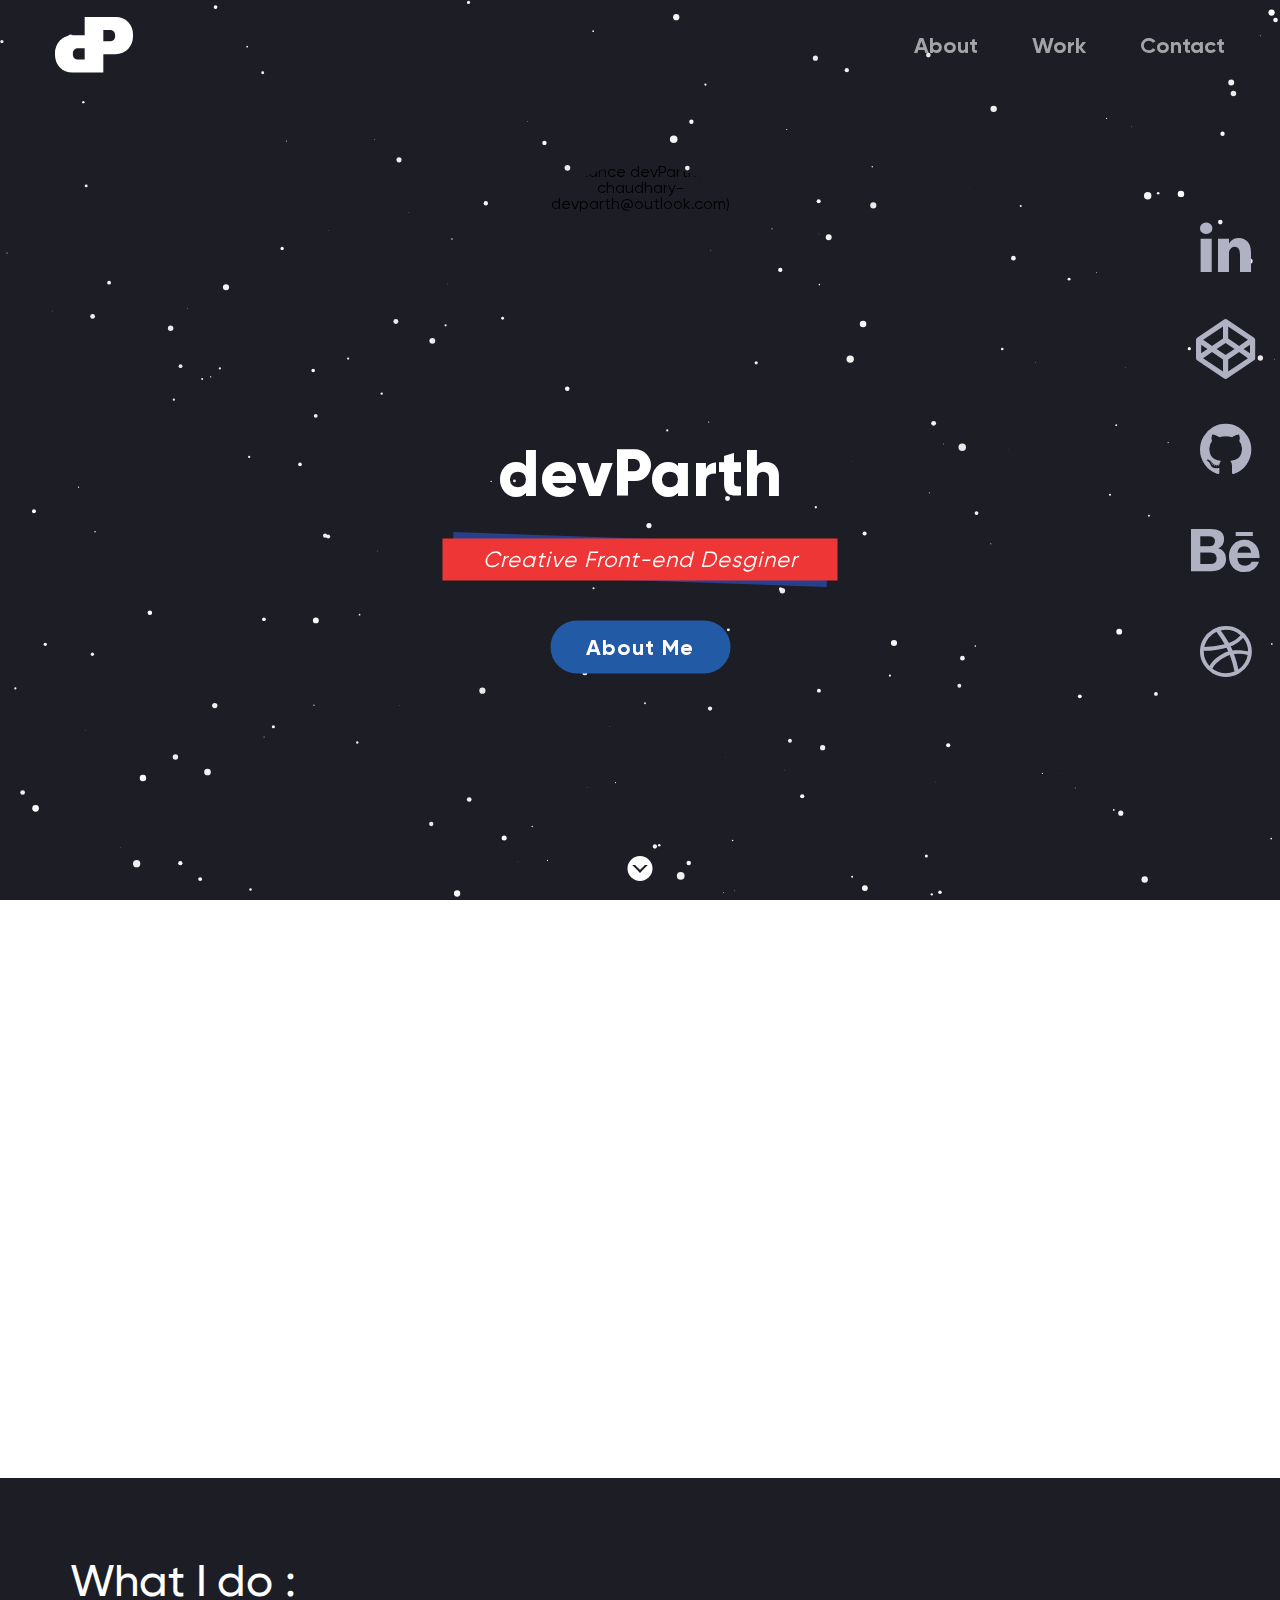
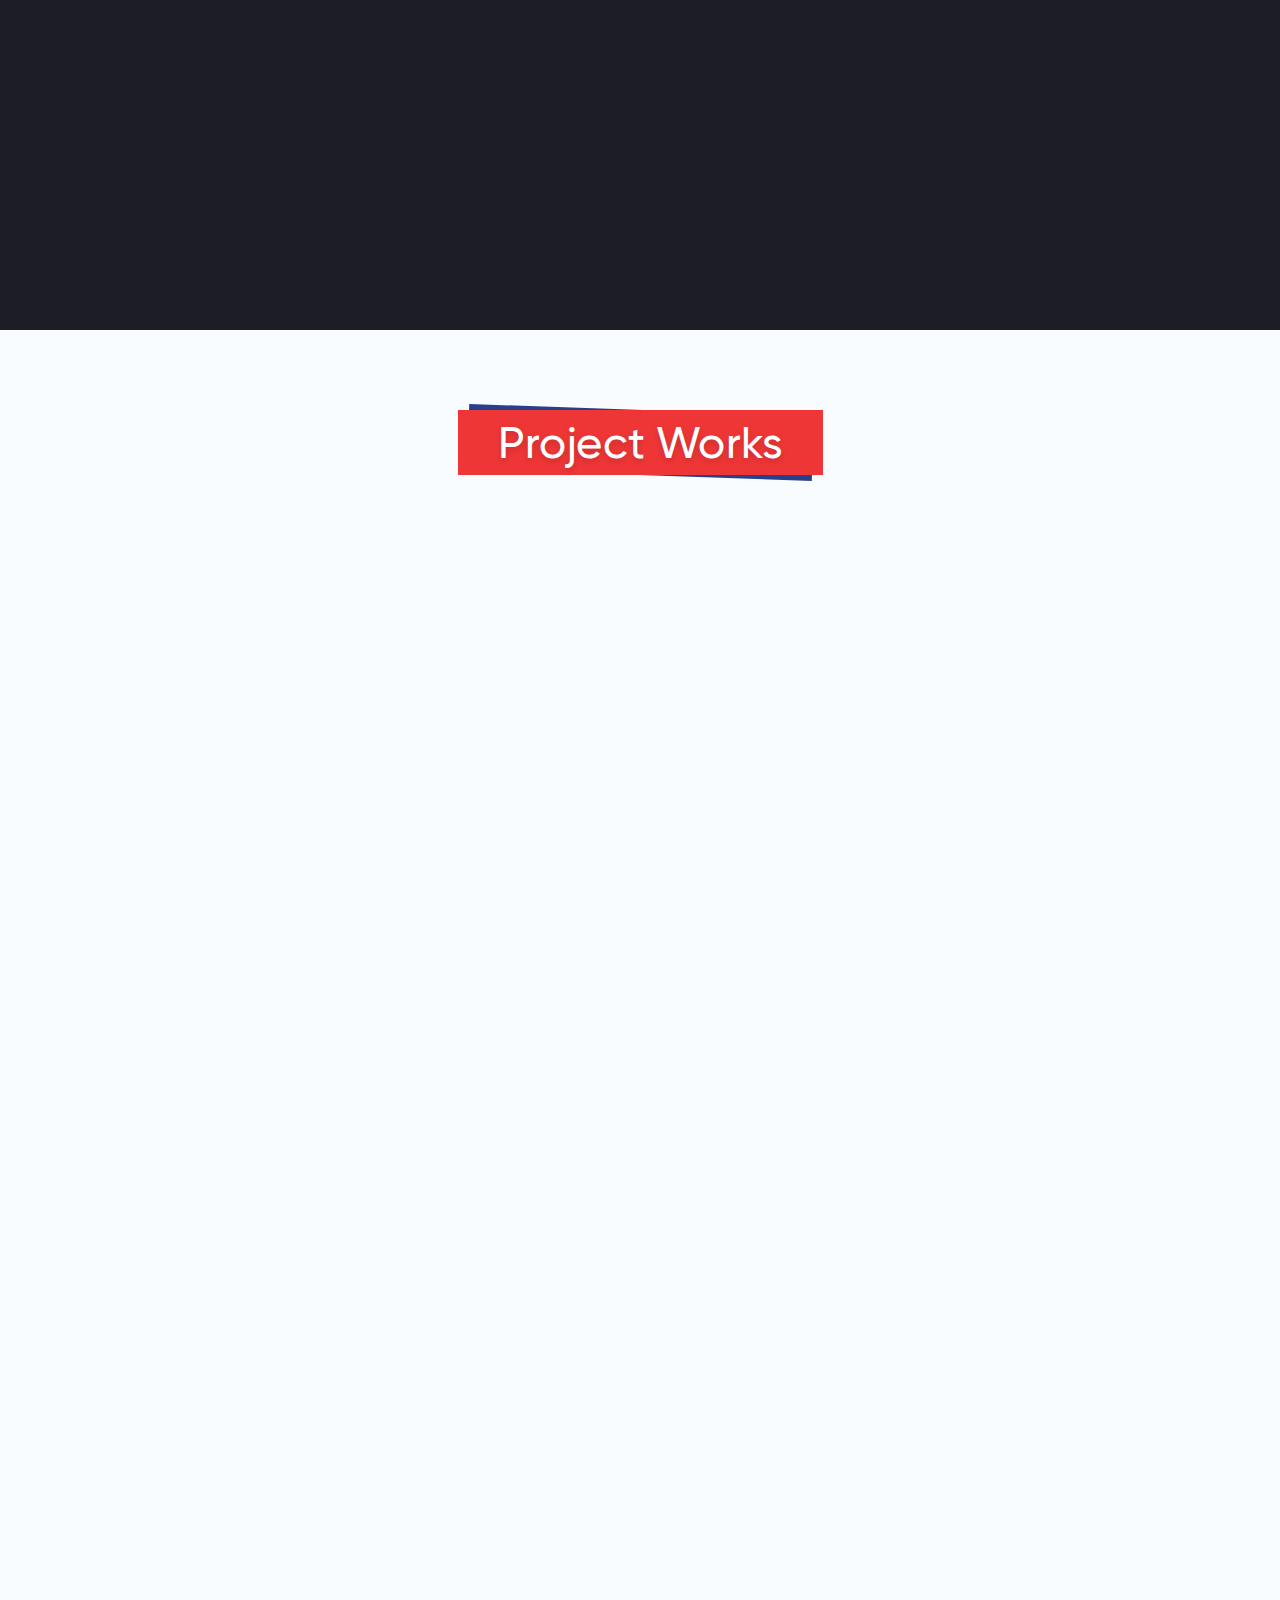
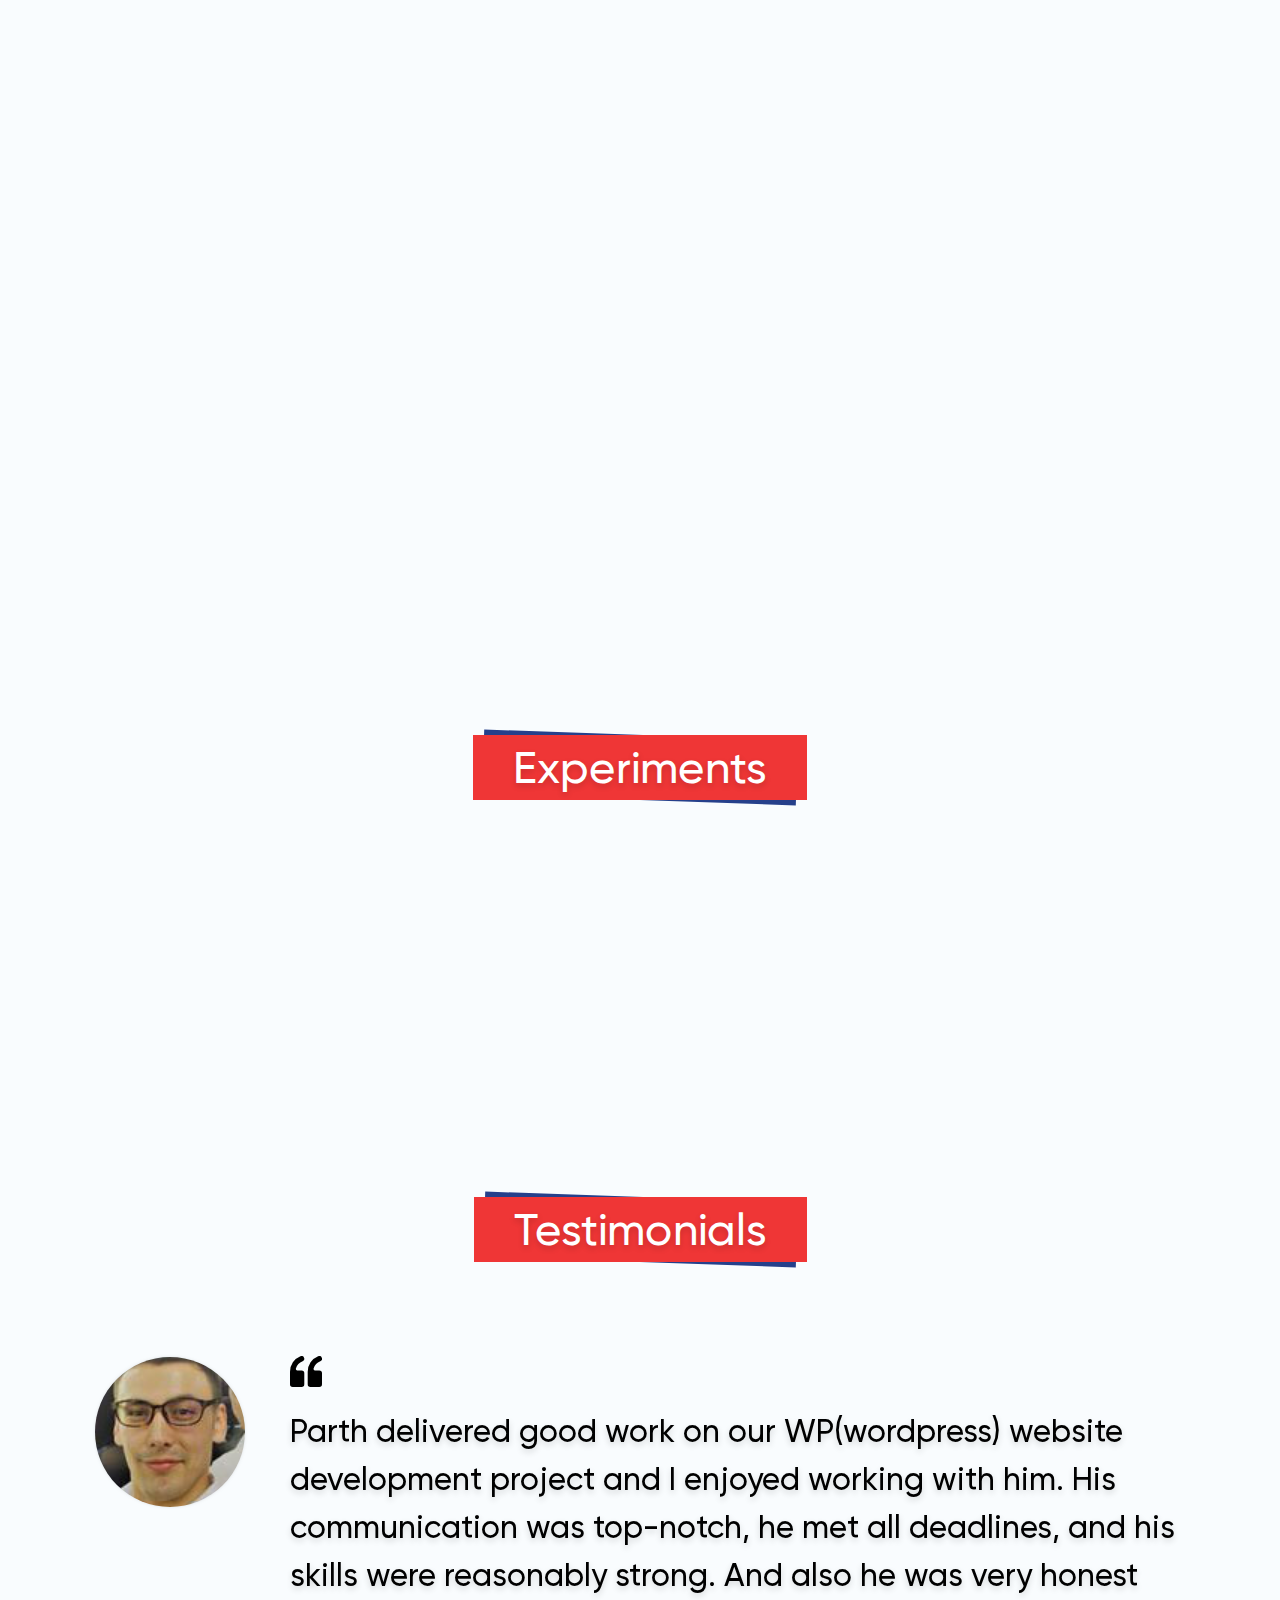
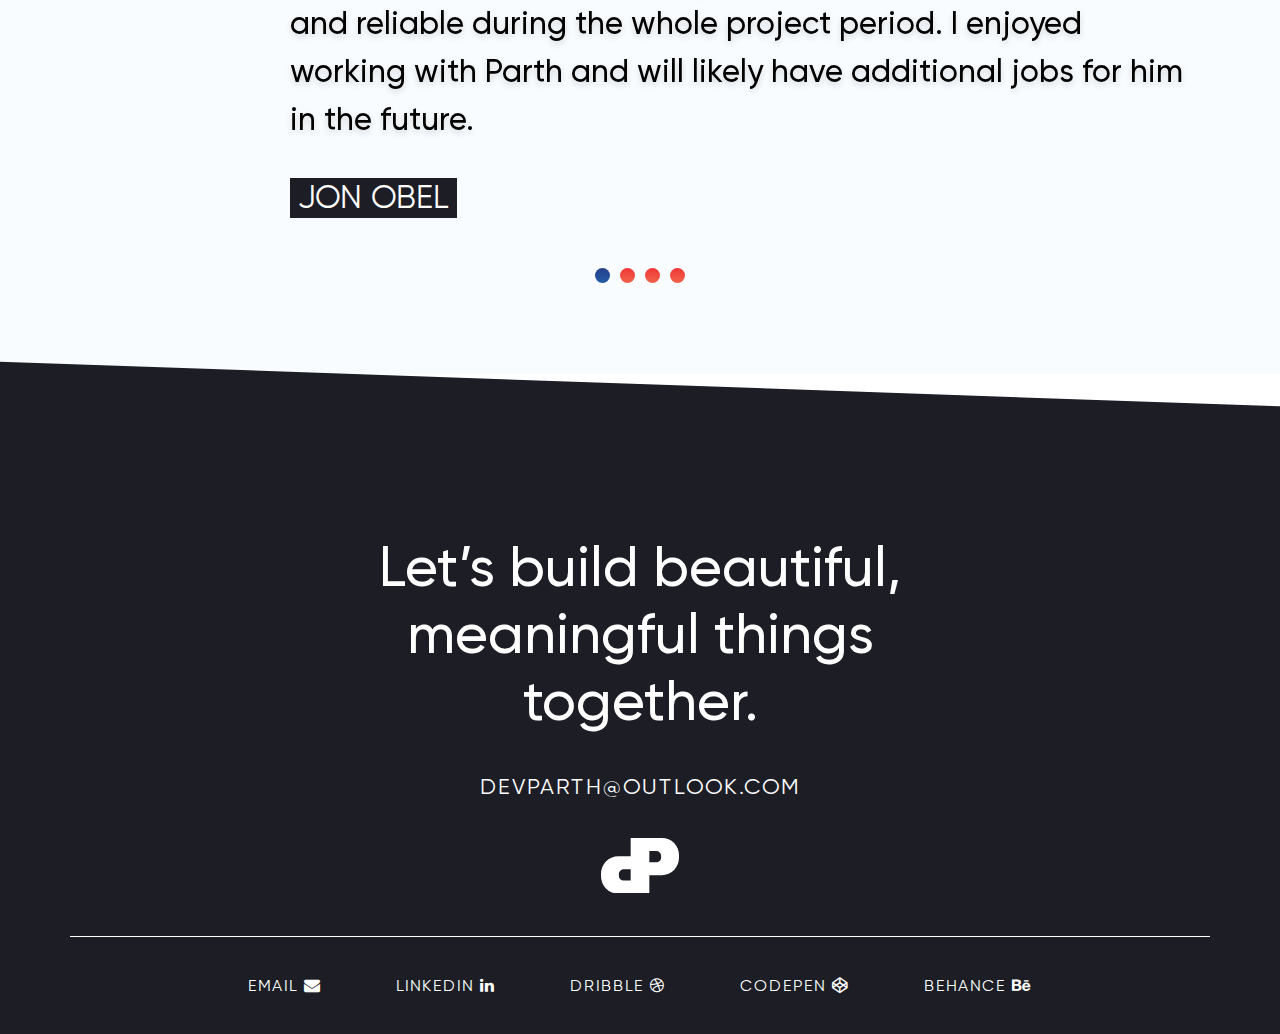
==== commit 9f1eed87: "added some content and testimonial" ====
--- a/index.html
+++ b/index.html
@@ -161,18 +161,16 @@
                 <div class="dp-row">
                     <div class="dp-col-sm-6">
                         <div class="dp-skill-info" data-aos="zoom-in"> <label>Front-end Web Desing</label>
-                            <p> Lorem Ipsum is simply dummy text of the printing and typesetting industry. Lorem Ipsum
-                                has been the industry's standard dummy text ever since the 1500s, when an unknown
-                                printer took a galley of type and scrambled it to make a type specimen book.</p>
+                            <p> I have more than 2 years of experience in Front-end technology and I speak very fluent
+                                in front-end languages. I have developed pixel perfect eye for HTML design.</p>
                             <div class="dp-skill-icon"> <img src="./img/webdesign-bg-icon.svg"
                                     alt="web design icon(devparth)"></div>
                         </div>
                     </div>
                     <div class="dp-col-sm-6">
-                        <div class="dp-skill-info" data-aos="zoom-in"> <label>UX/UI Desing</label>
-                            <p> Lorem Ipsum is simply dummy text of the printing and typesetting industry. Lorem Ipsum
-                                has been the industry's standard dummy text ever since the 1500s, when an unknown
-                                printer took a galley of type and scrambled it to make a type specimen book.</p>
+                        <div class="dp-skill-info" data-aos="zoom-in"> <label>UI/UX Desing</label>
+                            <p> As a beginner UI/UX designer, I am learning how to provide a seamless experience to the
+                                user, And also trying to contribute my efforts to the UI/UX Industry.</p>
                             <div class="dp-skill-icon"> <img src="./img/uxui-bg-icon.svg" alt=""></div>
                         </div>
                     </div>
@@ -243,34 +241,44 @@
                 <div class="dp-testimonials-slider">
                     <div class="dp-slider-item">
                         <div class="dp-testimonial-text">
-                            <div class="dp-testimonial-pic"> <img src="./img/freelance-devParth-parth-chaudhary.jpg"
-                                    alt=""></div>
+                            <div class="dp-testimonial-pic"> <img src="./img/job-obel.jpg" alt=""></div>
                             <div class="dp-testimonial-word">
-                                <p> Lorem ipsum dolor sit amet consectetur adipisicing elit. Sed tempore dolores eos
-                                    vero magnam, et doloribus dolores eos vero magnam ipsum impedit nisi nam?</p>
-                                <label>JOHN DOE</label>
+                                <p> Parth delivered good work on our WP(wordpress) website development project and I
+                                    enjoyed working with him. His communication was top-notch, he met all deadlines, and
+                                    his skills were reasonably strong. And also he was very honest and reliable during
+                                    the whole project period. I enjoyed working with Parth and will likely have
+                                    additional jobs for him in the future.</p>
+                                <label>Jon obel</label>
                             </div>
                         </div>
                     </div>
                     <div class="dp-slider-item">
                         <div class="dp-testimonial-text">
-                            <div class="dp-testimonial-pic"> <img src="./img/freelance-devParth-parth-chaudhary.jpg"
-                                    alt=""></div>
+                            <div class="dp-testimonial-pic"> <img src="./img/prabhat-jayeshwal.jpg" alt=""></div>
                             <div class="dp-testimonial-word">
-                                <p> Lorem ipsum dolor sit amet consectetur adipisicing elit. Sed tempore dolores eos
-                                    vero magnam, et doloribus dolores eos vero magnam ipsum impedit nisi nam?</p>
-                                <label>JOHN DOE</label>
+                                <p> Parth is very committed, serious about the work and provided me the quality of work!
+                                </p>
+                                <label>Parbhat Jayaswal</label>
                             </div>
                         </div>
                     </div>
                     <div class="dp-slider-item">
                         <div class="dp-testimonial-text">
-                            <div class="dp-testimonial-pic"> <img src="./img/freelance-devParth-parth-chaudhary.jpg"
-                                    alt=""></div>
+                            <div class="dp-testimonial-pic"> <img src="./img/job-obel.jpg" alt=""></div>
                             <div class="dp-testimonial-word">
-                                <p> Lorem ipsum dolor sit amet consectetur adipisicing elit. Sed tempore dolores eos
-                                    vero magnam, et doloribus dolores eos vero magnam ipsum impedit nisi nam?</p>
-                                <label>JOHN DOE</label>
+                                <p> I know who to rely on whenever I have issue to fix. And, this was kind of project
+                                    about. Thanks as usual Parth team.</p>
+                                <label>Jon obel</label>
+                            </div>
+                        </div>
+                    </div>
+                    <div class="dp-slider-item">
+                        <div class="dp-testimonial-text">
+                            <div class="dp-testimonial-pic"> <img src="./img/default-user-image.jpg" alt=""></div>
+                            <div class="dp-testimonial-word">
+                                <p> Great work, fantastic work ethics..
+                                    Would love to work with him again !!</p>
+                                <label>Ronak Mundra</label>
                             </div>
                         </div>
                     </div>
@@ -334,13 +342,22 @@
             <div class="dp-col-sm-6 dp-col-sm-pull-6 dp-about-col">
                 <div class="dp-contact-about" style="background-image: url('./img/person-icon.png')">
                     <h3><span class="dp-stripe-bg">About Me</span></h3> <label>Creative Front-end Desginer</label>
-                    <p> Lorem Ipsum is simply dummy text of the printing and typesetting industry. Lorem Ipsum has been
-                        the industry's <span>standard</span> dummy text ever since the 1500s, when an unknown printer
-                        took a galley of type and <span>scrambled</span> it to make a type specimen book. <br> It has
-                        survived not only five centuries, but also the leap into electronic typesetting, remaining
-                        essentially. <br> It was popularised in the 1960s with the release of Letraset sheets containing
-                        Lorem Ipsum passages, and more recently with desktop <span>publishing</span> software like Aldus
-                        PageMaker including versions of Lorem Ipsum.</p>
+                    <p>
+                        My name is <span>Parth Chaudhary</span>.
+                    </p>
+                    <p>
+                        I work as a <span>Web designer</span> at <span>DRC Systems
+                            India</span>.
+                    </p>
+                    <p>
+                        I aim to create change with simple and seamless user - centered design. I am a strong believer
+                        that I am always a student in life, always <span>finding opportunities</span> for learning and
+                        growth both
+                        professionally and personally.
+                    </p>
+                    <p>
+                        If you are ever in India and would like to grab a coffee, feel free to reach out!
+                    </p>
                     <div class="dp-tech"> <span><img src="./img/html-icon.svg" alt=""></span> <span><img
                                 src="./img/css-3-icon.svg" alt=""></span> <span><img src="./img/js-icon.svg"
                                 alt=""></span></div>
@@ -372,13 +389,11 @@
                         <div class="dp-col-md-6">
                             <div class="dp-about-text">
                                 <h3><span class="dp-stripe-bg">About</span></h3>
-                                <p>My name is John Doe. I work as a Web designer at Infibeam.</p>
-                                <p> I aim to create change with simple and seamless user- centered design. I am a strong
+                                <p>My name is Parth Chaudhary. I work as a Web designer at DRC Systems India.</p>
+                                <p> I aim to create change with simple and seamless user - centered design. I am a
+                                    strong
                                     believer that I am always a student in life, always finding opportunities for
-                                    learning and growth both professionally and personally. I aim to create change with
-                                    simple and seamless user-centered design. I am a strong believer that I am always a
-                                    student in life, always finding opportunities for learning and growth both
-                                    professionally and personally.</p>
+                                    learning and growth both professionally and personally.</p>
                                 <p> If you are ever in India and would like to grab a coffee, feel free to reach out!
                                 </p>
                             </div>
@@ -389,11 +404,16 @@
                                     <li>Email:- <a href="#">devparth@outlook.com</a></li>
                                 </ul>
                                 <ul class="dp-list-inline">
-                                    <li><a href="#"><i class="fa fa-linkedin-square" aria-hidden="true"></i></a></li>
-                                    <li><a href="#"><i class="fa fa-dribbble" aria-hidden="true"></i></a></li>
-                                    <li><a href="#"><i class="fa fa-codepen" aria-hidden="true"></i></a></li>
-                                    <li><a href="#"><i class="fa fa-behance" aria-hidden="true"></i></a></li>
-                                    <li><a href="#"><i class="fa fa-github" aria-hidden="true"></i></a></li>
+                                    <li><a href="https://www.linkedin.com/in/parth-chaudhary/"><i
+                                                class="fa fa-linkedin-square" aria-hidden="true"></i></a></li>
+                                    <li><a href="https://dribbble.com/devparth"><i class="fa fa-dribbble"
+                                                aria-hidden="true"></i></a></li>
+                                    <li><a href="https://codepen.io/devparth"><i class="fa fa-codepen"
+                                                aria-hidden="true"></i></a></li>
+                                    <li><a href="https://www.behance.net/parthchaudhary"><i class="fa fa-behance"
+                                                aria-hidden="true"></i></a></li>
+                                    <li><a href="https://github.com/parthchaudhary"><i class="fa fa-github"
+                                                aria-hidden="true"></i></a></li>
                                 </ul>
                             </div>
                         </div>
@@ -433,10 +453,10 @@
                                         <div class="dp-col-lg-9 dp-col-md-8">
                                             <div class="dp-certificate-info">
                                                 <h3><span><small>Responsive Web Design</small></span></h3>
-                                                <p> Lorem ipsum dolor sit amet consectetur, adipisicing elit. Voluptates
-                                                    ut, similique eos itaque magnam veritatis tenetur. Sequi,
-                                                    architecto? Placeat nobis fugiat obcaecati hic enim tempora saepe
-                                                    veritatis asperiores iste alias!</p>
+                                                <p> I have completed the 300 hours of "RESPONSIVE WEB DESIGN" course
+                                                    From freecodecamp.org and I have submitted all the test projects and
+                                                    Earned this certificate.
+                                                </p>
                                             </div>
                                         </div>
                                     </div>
@@ -451,10 +471,10 @@
                                         <div class="dp-col-lg-9 dp-col-md-8">
                                             <div class="dp-certificate-info">
                                                 <h3><span><small>HTML Fundamentals course</small></span></h3>
-                                                <p> Lorem ipsum dolor sit amet consectetur, adipisicing elit. Voluptates
-                                                    ut, similique eos itaque magnam veritatis tenetur. Sequi,
-                                                    architecto? Placeat nobis fugiat obcaecati hic enim tempora saepe
-                                                    veritatis asperiores iste alias!</p>
+                                                <p> I have completed the "HTML Fundamentals" course on SOLO LEARN
+                                                    application and have submitted all the projects and earned this
+                                                    certificate.
+                                                </p>
                                             </div>
                                         </div>
                                     </div>
@@ -469,10 +489,9 @@
                                         <div class="dp-col-lg-9 dp-col-md-8">
                                             <div class="dp-certificate-info">
                                                 <h3><span><small>CSS Fundamentals course</small></span></h3>
-                                                <p> Lorem ipsum dolor sit amet consectetur, adipisicing elit. Voluptates
-                                                    ut, similique eos itaque magnam veritatis tenetur. Sequi,
-                                                    architecto? Placeat nobis fugiat obcaecati hic enim tempora saepe
-                                                    veritatis asperiores iste alias!</p>
+                                                <p> I have completed the "CSS Fundamentals" course on SOLO LEARN
+                                                    application and have submitted all the projects and earned this
+                                                    certificate.</p>
                                             </div>
                                         </div>
                                     </div>
@@ -497,7 +516,7 @@
                             </li>
                             <li class="dp-col-sm-4 dp-col-xs-6"><img src="./img/skill-xd.svg" alt="">XD</li>
                         </ul>
-                        <h3 class="dp-more-skill-tag"><span><small>More skills to come ....</small></span></h3>
+                        <h3 class="dp-more-skill-tag"><span><small>Loading More ....</small></span></h3>
                     </div>
                 </div>
             </div>
--- a/css/style.min.css
+++ b/css/style.min.css
@@ -1,5 +1,5 @@
 html,body,div,span,applet,object,iframe,h1,h2,h3,h4,h5,h6,p,blockquote,pre,a,abbr,acronym,address,big,cite,code,del,dfn,em,img,ins,kbd,q,s,samp,small,strike,strong,sub,sup,tt,var,b,u,i,center,dl,dt,dd,ol,ul,li,fieldset,form,label,legend,table,caption,tbody,tfoot,thead,tr,th,td,article,aside,canvas,details,embed,figure,figcaption,footer,header,hgroup,menu,nav,output,ruby,section,summary,time,mark,audio,video{margin:0;padding:0;border:0;font-size:100%;font:inherit;vertical-align:baseline}article,aside,details,figcaption,figure,footer,header,hgroup,menu,nav,section{display:block}body{line-height:1}ol,ul{list-style:none}blockquote,q{quotes:none}blockquote:before,blockquote:after{content:'';content:none}q:before,q:after{content:'';content:none}table{border-collapse:collapse;border-spacing:0}html{-webkit-box-sizing:border-box;box-sizing:border-box}*,*:before,*:after{-webkit-box-sizing:inherit;box-sizing:inherit}.dp-container{padding-right:15px;padding-left:15px;margin-right:auto;margin-left:auto}@media (min-width: 768px){.dp-container{width:750px}}@media (min-width: 992px){.dp-container{width:970px}}@media (min-width: 1200px){.dp-container{width:1170px}}.dp-container-fluid{padding-right:15px;padding-left:15px;margin-right:auto;margin-left:auto}.dp-row{margin-right:-15px;margin-left:-15px}.dp-row-no-gutters{margin-right:0;margin-left:0}.dp-row-no-gutters [class*="dp-col-"]{padding-right:0;padding-left:0}.dp-col-xs-1,.dp-col-sm-1,.dp-col-md-1,.dp-col-lg-1,.dp-col-xs-2,.dp-col-sm-2,.dp-col-md-2,.dp-col-lg-2,.dp-col-xs-3,.dp-col-sm-3,.dp-col-md-3,.dp-col-lg-3,.dp-col-xs-4,.dp-col-sm-4,.dp-col-md-4,.dp-col-lg-4,.dp-col-xs-5,.dp-col-sm-5,.dp-col-md-5,.dp-col-lg-5,.dp-col-xs-6,.dp-col-sm-6,.dp-col-md-6,.dp-col-lg-6,.dp-col-xs-7,.dp-col-sm-7,.dp-col-md-7,.dp-col-lg-7,.dp-col-xs-8,.dp-col-sm-8,.dp-col-md-8,.dp-col-lg-8,.dp-col-xs-9,.dp-col-sm-9,.dp-col-md-9,.dp-col-lg-9,.dp-col-xs-10,.dp-col-sm-10,.dp-col-md-10,.dp-col-lg-10,.dp-col-xs-11,.dp-col-sm-11,.dp-col-md-11,.dp-col-lg-11,.dp-col-xs-12,.dp-col-sm-12,.dp-col-md-12,.dp-col-lg-12{position:relative;min-height:1px;padding-right:15px;padding-left:15px}.dp-col-xs-1,.dp-col-xs-2,.dp-col-xs-3,.dp-col-xs-4,.dp-col-xs-5,.dp-col-xs-6,.dp-col-xs-7,.dp-col-xs-8,.dp-col-xs-9,.dp-col-xs-10,.dp-col-xs-11,.dp-col-xs-12{float:left}.dp-col-xs-12{width:100%}.dp-col-xs-11{width:91.66666667%}.dp-col-xs-10{width:83.33333333%}.dp-col-xs-9{width:75%}.dp-col-xs-8{width:66.66666667%}.dp-col-xs-7{width:58.33333333%}.dp-col-xs-6{width:50%}.dp-col-xs-5{width:41.66666667%}.dp-col-xs-4{width:33.33333333%}.dp-col-xs-3{width:25%}.dp-col-xs-2{width:16.66666667%}.dp-col-xs-1{width:8.33333333%}.dp-col-xs-pull-12{right:100%}.dp-col-xs-pull-11{right:91.66666667%}.dp-col-xs-pull-10{right:83.33333333%}.dp-col-xs-pull-9{right:75%}.dp-col-xs-pull-8{right:66.66666667%}.dp-col-xs-pull-7{right:58.33333333%}.dp-col-xs-pull-6{right:50%}.dp-col-xs-pull-5{right:41.66666667%}.dp-col-xs-pull-4{right:33.33333333%}.dp-col-xs-pull-3{right:25%}.dp-col-xs-pull-2{right:16.66666667%}.dp-col-xs-pull-1{right:8.33333333%}.dp-col-xs-pull-0{right:auto}.dp-col-xs-push-12{left:100%}.dp-col-xs-push-11{left:91.66666667%}.dp-col-xs-push-10{left:83.33333333%}.dp-col-xs-push-9{left:75%}.dp-col-xs-push-8{left:66.66666667%}.dp-col-xs-push-7{left:58.33333333%}.dp-col-xs-push-6{left:50%}.dp-col-xs-push-5{left:41.66666667%}.dp-col-xs-push-4{left:33.33333333%}.dp-col-xs-push-3{left:25%}.dp-col-xs-push-2{left:16.66666667%}.dp-col-xs-push-1{left:8.33333333%}.dp-col-xs-push-0{left:auto}.dp-col-xs-offset-12{margin-left:100%}.dp-col-xs-offset-11{margin-left:91.66666667%}.dp-col-xs-offset-10{margin-left:83.33333333%}.dp-col-xs-offset-9{margin-left:75%}.dp-col-xs-offset-8{margin-left:66.66666667%}.dp-col-xs-offset-7{margin-left:58.33333333%}.dp-col-xs-offset-6{margin-left:50%}.dp-col-xs-offset-5{margin-left:41.66666667%}.dp-col-xs-offset-4{margin-left:33.33333333%}.dp-col-xs-offset-3{margin-left:25%}.dp-col-xs-offset-2{margin-left:16.66666667%}.dp-col-xs-offset-1{margin-left:8.33333333%}.dp-col-xs-offset-0{margin-left:0%}@media (min-width: 768px){.dp-col-sm-1,.dp-col-sm-2,.dp-col-sm-3,.dp-col-sm-4,.dp-col-sm-5,.dp-col-sm-6,.dp-col-sm-7,.dp-col-sm-8,.dp-col-sm-9,.dp-col-sm-10,.dp-col-sm-11,.dp-col-sm-12{float:left}.dp-col-sm-12{width:100%}.dp-col-sm-11{width:91.66666667%}.dp-col-sm-10{width:83.33333333%}.dp-col-sm-9{width:75%}.dp-col-sm-8{width:66.66666667%}.dp-col-sm-7{width:58.33333333%}.dp-col-sm-6{width:50%}.dp-col-sm-5{width:41.66666667%}.dp-col-sm-4{width:33.33333333%}.dp-col-sm-3{width:25%}.dp-col-sm-2{width:16.66666667%}.dp-col-sm-1{width:8.33333333%}.dp-col-sm-pull-12{right:100%}.dp-col-sm-pull-11{right:91.66666667%}.dp-col-sm-pull-10{right:83.33333333%}.dp-col-sm-pull-9{right:75%}.dp-col-sm-pull-8{right:66.66666667%}.dp-col-sm-pull-7{right:58.33333333%}.dp-col-sm-pull-6{right:50%}.dp-col-sm-pull-5{right:41.66666667%}.dp-col-sm-pull-4{right:33.33333333%}.dp-col-sm-pull-3{right:25%}.dp-col-sm-pull-2{right:16.66666667%}.dp-col-sm-pull-1{right:8.33333333%}.dp-col-sm-pull-0{right:auto}.dp-col-sm-push-12{left:100%}.dp-col-sm-push-11{left:91.66666667%}.dp-col-sm-push-10{left:83.33333333%}.dp-col-sm-push-9{left:75%}.dp-col-sm-push-8{left:66.66666667%}.dp-col-sm-push-7{left:58.33333333%}.dp-col-sm-push-6{left:50%}.dp-col-sm-push-5{left:41.66666667%}.dp-col-sm-push-4{left:33.33333333%}.dp-col-sm-push-3{left:25%}.dp-col-sm-push-2{left:16.66666667%}.dp-col-sm-push-1{left:8.33333333%}.dp-col-sm-push-0{left:auto}.dp-col-sm-offset-12{margin-left:100%}.dp-col-sm-offset-11{margin-left:91.66666667%}.dp-col-sm-offset-10{margin-left:83.33333333%}.dp-col-sm-offset-9{margin-left:75%}.dp-col-sm-offset-8{margin-left:66.66666667%}.dp-col-sm-offset-7{margin-left:58.33333333%}.dp-col-sm-offset-6{margin-left:50%}.dp-col-sm-offset-5{margin-left:41.66666667%}.dp-col-sm-offset-4{margin-left:33.33333333%}.dp-col-sm-offset-3{margin-left:25%}.dp-col-sm-offset-2{margin-left:16.66666667%}.dp-col-sm-offset-1{margin-left:8.33333333%}.dp-col-sm-offset-0{margin-left:0%}}@media (min-width: 992px){.dp-col-md-1,.dp-col-md-2,.dp-col-md-3,.dp-col-md-4,.dp-col-md-5,.dp-col-md-6,.dp-col-md-7,.dp-col-md-8,.dp-col-md-9,.dp-col-md-10,.dp-col-md-11,.dp-col-md-12{float:left}.dp-col-md-12{width:100%}.dp-col-md-11{width:91.66666667%}.dp-col-md-10{width:83.33333333%}.dp-col-md-9{width:75%}.dp-col-md-8{width:66.66666667%}.dp-col-md-7{width:58.33333333%}.dp-col-md-6{width:50%}.dp-col-md-5{width:41.66666667%}.dp-col-md-4{width:33.33333333%}.dp-col-md-3{width:25%}.dp-col-md-2{width:16.66666667%}.dp-col-md-1{width:8.33333333%}.dp-col-md-pull-12{right:100%}.dp-col-md-pull-11{right:91.66666667%}.dp-col-md-pull-10{right:83.33333333%}.dp-col-md-pull-9{right:75%}.dp-col-md-pull-8{right:66.66666667%}.dp-col-md-pull-7{right:58.33333333%}.dp-col-md-pull-6{right:50%}.dp-col-md-pull-5{right:41.66666667%}.dp-col-md-pull-4{right:33.33333333%}.dp-col-md-pull-3{right:25%}.dp-col-md-pull-2{right:16.66666667%}.dp-col-md-pull-1{right:8.33333333%}.dp-col-md-pull-0{right:auto}.dp-col-md-push-12{left:100%}.dp-col-md-push-11{left:91.66666667%}.dp-col-md-push-10{left:83.33333333%}.dp-col-md-push-9{left:75%}.dp-col-md-push-8{left:66.66666667%}.dp-col-md-push-7{left:58.33333333%}.dp-col-md-push-6{left:50%}.dp-col-md-push-5{left:41.66666667%}.dp-col-md-push-4{left:33.33333333%}.dp-col-md-push-3{left:25%}.dp-col-md-push-2{left:16.66666667%}.dp-col-md-push-1{left:8.33333333%}.dp-col-md-push-0{left:auto}.dp-col-md-offset-12{margin-left:100%}.dp-col-md-offset-11{margin-left:91.66666667%}.dp-col-md-offset-10{margin-left:83.33333333%}.dp-col-md-offset-9{margin-left:75%}.dp-col-md-offset-8{margin-left:66.66666667%}.dp-col-md-offset-7{margin-left:58.33333333%}.dp-col-md-offset-6{margin-left:50%}.dp-col-md-offset-5{margin-left:41.66666667%}.dp-col-md-offset-4{margin-left:33.33333333%}.dp-col-md-offset-3{margin-left:25%}.dp-col-md-offset-2{margin-left:16.66666667%}.dp-col-md-offset-1{margin-left:8.33333333%}.dp-col-md-offset-0{margin-left:0%}}@media (min-width: 1200px){.dp-col-lg-1,.dp-col-lg-2,.dp-col-lg-3,.dp-col-lg-4,.dp-col-lg-5,.dp-col-lg-6,.dp-col-lg-7,.dp-col-lg-8,.dp-col-lg-9,.dp-col-lg-10,.dp-col-lg-11,.dp-col-lg-12{float:left}.dp-col-lg-12{width:100%}.dp-col-lg-11{width:91.66666667%}.dp-col-lg-10{width:83.33333333%}.dp-col-lg-9{width:75%}.dp-col-lg-8{width:66.66666667%}.dp-col-lg-7{width:58.33333333%}.dp-col-lg-6{width:50%}.dp-col-lg-5{width:41.66666667%}.dp-col-lg-4{width:33.33333333%}.dp-col-lg-3{width:25%}.dp-col-lg-2{width:16.66666667%}.dp-col-lg-1{width:8.33333333%}.dp-col-lg-pull-12{right:100%}.dp-col-lg-pull-11{right:91.66666667%}.dp-col-lg-pull-10{right:83.33333333%}.dp-col-lg-pull-9{right:75%}.dp-col-lg-pull-8{right:66.66666667%}.dp-col-lg-pull-7{right:58.33333333%}.dp-col-lg-pull-6{right:50%}.dp-col-lg-pull-5{right:41.66666667%}.dp-col-lg-pull-4{right:33.33333333%}.dp-col-lg-pull-3{right:25%}.dp-col-lg-pull-2{right:16.66666667%}.dp-col-lg-pull-1{right:8.33333333%}.dp-col-lg-pull-0{right:auto}.dp-col-lg-push-12{left:100%}.dp-col-lg-push-11{left:91.66666667%}.dp-col-lg-push-10{left:83.33333333%}.dp-col-lg-push-9{left:75%}.dp-col-lg-push-8{left:66.66666667%}.dp-col-lg-push-7{left:58.33333333%}.dp-col-lg-push-6{left:50%}.dp-col-lg-push-5{left:41.66666667%}.dp-col-lg-push-4{left:33.33333333%}.dp-col-lg-push-3{left:25%}.dp-col-lg-push-2{left:16.66666667%}.dp-col-lg-push-1{left:8.33333333%}.dp-col-lg-push-0{left:auto}.dp-col-lg-offset-12{margin-left:100%}.dp-col-lg-offset-11{margin-left:91.66666667%}.dp-col-lg-offset-10{margin-left:83.33333333%}.dp-col-lg-offset-9{margin-left:75%}.dp-col-lg-offset-8{margin-left:66.66666667%}.dp-col-lg-offset-7{margin-left:58.33333333%}.dp-col-lg-offset-6{margin-left:50%}.dp-col-lg-offset-5{margin-left:41.66666667%}.dp-col-lg-offset-4{margin-left:33.33333333%}.dp-col-lg-offset-3{margin-left:25%}.dp-col-lg-offset-2{margin-left:16.66666667%}.dp-col-lg-offset-1{margin-left:8.33333333%}.dp-col-lg-offset-0{margin-left:0%}}.clearfix:before,.clearfix:after,.dp-container:before,.dp-container:after,.dp-container-fluid:before,.dp-container-fluid:after,.dp-row:before,.dp-row:after{display:table;content:" "}.clearfix:after,.dp-container:after,.dp-container-fluid:after,.dp-row:after{clear:both}.center-block{display:block;margin-right:auto;margin-left:auto}.pull-right{float:right !important}.pull-left{float:left !important}.hide{display:none !important}.show{display:block !important}.invisible{visibility:hidden}.text-hide{font:0/0 a;color:transparent;text-shadow:none;background-color:transparent;border:0}.hidden{display:none !important}.affix{position:fixed}@font-face{font-family:'Gilroy-Light';font-display:auto;src:url("../fonts/Gilroy-Light.eot");src:url("../fonts/Gilroy-Light.eot?#iefix") format("embedded-opentype"),url("../fonts/Gilroy-Light.woff2") format("woff2"),url("../fonts/Gilroy-Light.woff") format("woff"),url("../fonts/Gilroy-Light.ttf") format("truetype");font-weight:300;font-style:normal}@font-face{font-family:'Gilroy-Bold';font-display:auto;src:url("../fonts/Gilroy-Bold.eot");src:url("../fonts/Gilroy-Bold.eot?#iefix") format("embedded-opentype"),url("../fonts/Gilroy-Bold.woff2") format("woff2"),url("../fonts/Gilroy-Bold.woff") format("woff"),url("../fonts/Gilroy-Bold.ttf") format("truetype");font-weight:bold;font-style:normal}@font-face{font-family:'Gilroy-ExtraBold';font-display:auto;src:url("../fonts/Gilroy-ExtraBold.eot");src:url("../fonts/Gilroy-ExtraBold.eot?#iefix") format("embedded-opentype"),url("../fonts/Gilroy-ExtraBold.woff2") format("woff2"),url("../fonts/Gilroy-ExtraBold.woff") format("woff"),url("../fonts/Gilroy-ExtraBold.ttf") format("truetype");font-weight:800;font-style:normal}@font-face{font-family:'Gilroy-LightItalic';font-display:auto;src:url("../fonts/Gilroy-LightItalic.eot");src:url("../fonts/Gilroy-LightItalic.eot?#iefix") format("embedded-opentype"),url("../fonts/Gilroy-LightItalic.woff2") format("woff2"),url("../fonts/Gilroy-LightItalic.woff") format("woff"),url("../fonts/Gilroy-LightItalic.ttf") format("truetype");font-weight:300;font-style:italic}@font-face{font-family:'Gilroy-SemiBold';font-display:auto;src:url("../fonts/Gilroy-SemiBold.eot");src:url("../fonts/Gilroy-SemiBold.eot?#iefix") format("embedded-opentype"),url("../fonts/Gilroy-SemiBold.woff2") format("woff2"),url("../fonts/Gilroy-SemiBold.woff") format("woff"),url("../fonts/Gilroy-SemiBold.ttf") format("truetype");font-weight:600;font-style:normal}@font-face{font-family:'Gilroy-Regular';font-display:auto;src:url("../fonts/Gilroy-Regular.eot");src:url("../fonts/Gilroy-Regular.eot?#iefix") format("embedded-opentype"),url("../fonts/Gilroy-Regular.woff2") format("woff2"),url("../fonts/Gilroy-Regular.woff") format("woff"),url("../fonts/Gilroy-Regular.ttf") format("truetype");font-weight:normal;font-style:normal}@font-face{font-family:'Gilroy-Medium';font-display:auto;src:url("../fonts/Gilroy-Medium.eot");src:url("../fonts/Gilroy-Medium.eot?#iefix") format("embedded-opentype"),url("../fonts/Gilroy-Medium.woff2") format("woff2"),url("../fonts/Gilroy-Medium.woff") format("woff"),url("../fonts/Gilroy-Medium.ttf") format("truetype");font-weight:500;font-style:normal}/*!
  *  Font Awesome 4.7.0 by @davegandy - http://fontawesome.io - @fontawesome
  *  License - http://fontawesome.io/license (Font: SIL OFL 1.1, CSS: MIT License)
- */@font-face{font-family:'FontAwesome';src:url("../fonts/fontawesome-webfont.eot?v=4.7.0");src:url("../fonts/fontawesome-webfont.eot?#iefix&v=4.7.0") format("embedded-opentype"),url("../fonts/fontawesome-webfont.woff2?v=4.7.0") format("woff2"),url("../fonts/fontawesome-webfont.woff?v=4.7.0") format("woff"),url("../fonts/fontawesome-webfont.ttf?v=4.7.0") format("truetype"),url("../fonts/fontawesome-webfont.svg?v=4.7.0#fontawesomeregular") format("svg");font-weight:normal;font-style:normal}.fa{display:inline-block;font:normal normal normal 14px/1 FontAwesome;font-size:inherit;text-rendering:auto;-webkit-font-smoothing:antialiased;-moz-osx-font-smoothing:grayscale}.fa-lg{font-size:1.33333333em;line-height:.75em;vertical-align:-15%}.fa-2x{font-size:2em}.fa-3x{font-size:3em}.fa-4x{font-size:4em}.fa-5x{font-size:5em}.fa-fw{width:1.28571429em;text-align:center}.fa-ul{padding-left:0;margin-left:2.14285714em;list-style-type:none}.fa-ul>li{position:relative}.fa-li{position:absolute;left:-2.14285714em;width:2.14285714em;top:.14285714em;text-align:center}.fa-li.fa-lg{left:-1.85714286em}.fa-border{padding:.2em .25em .15em;border:solid .08em #eee;border-radius:.1em}.fa-pull-left{float:left}.fa-pull-right{float:right}.fa.fa-pull-left{margin-right:.3em}.fa.fa-pull-right{margin-left:.3em}.pull-right{float:right}.pull-left{float:left}.fa.pull-left{margin-right:.3em}.fa.pull-right{margin-left:.3em}.fa-spin{-webkit-animation:fa-spin 2s infinite linear;animation:fa-spin 2s infinite linear}.fa-pulse{-webkit-animation:fa-spin 1s infinite steps(8);animation:fa-spin 1s infinite steps(8)}@-webkit-keyframes fa-spin{0%{-webkit-transform:rotate(0deg);transform:rotate(0deg)}100%{-webkit-transform:rotate(359deg);transform:rotate(359deg)}}@keyframes fa-spin{0%{-webkit-transform:rotate(0deg);transform:rotate(0deg)}100%{-webkit-transform:rotate(359deg);transform:rotate(359deg)}}.fa-rotate-90{-ms-filter:"progid:DXImageTransform.Microsoft.BasicImage(rotation=1)";-webkit-transform:rotate(90deg);transform:rotate(90deg)}.fa-rotate-180{-ms-filter:"progid:DXImageTransform.Microsoft.BasicImage(rotation=2)";-webkit-transform:rotate(180deg);transform:rotate(180deg)}.fa-rotate-270{-ms-filter:"progid:DXImageTransform.Microsoft.BasicImage(rotation=3)";-webkit-transform:rotate(270deg);transform:rotate(270deg)}.fa-flip-horizontal{-ms-filter:"progid:DXImageTransform.Microsoft.BasicImage(rotation=0, mirror=1)";-webkit-transform:scale(-1, 1);transform:scale(-1, 1)}.fa-flip-vertical{-ms-filter:"progid:DXImageTransform.Microsoft.BasicImage(rotation=2, mirror=1)";-webkit-transform:scale(1, -1);transform:scale(1, -1)}:root .fa-rotate-90,:root .fa-rotate-180,:root .fa-rotate-270,:root .fa-flip-horizontal,:root .fa-flip-vertical{-webkit-filter:none;filter:none}.fa-stack{position:relative;display:inline-block;width:2em;height:2em;line-height:2em;vertical-align:middle}.fa-stack-1x,.fa-stack-2x{position:absolute;left:0;width:100%;text-align:center}.fa-stack-1x{line-height:inherit}.fa-stack-2x{font-size:2em}.fa-inverse{color:#fff}.fa-glass:before{content:"\f000"}.fa-music:before{content:"\f001"}.fa-search:before{content:"\f002"}.fa-envelope-o:before{content:"\f003"}.fa-heart:before{content:"\f004"}.fa-star:before{content:"\f005"}.fa-star-o:before{content:"\f006"}.fa-user:before{content:"\f007"}.fa-film:before{content:"\f008"}.fa-th-large:before{content:"\f009"}.fa-th:before{content:"\f00a"}.fa-th-list:before{content:"\f00b"}.fa-check:before{content:"\f00c"}.fa-remove:before,.fa-close:before,.fa-times:before{content:"\f00d"}.fa-search-plus:before{content:"\f00e"}.fa-search-minus:before{content:"\f010"}.fa-power-off:before{content:"\f011"}.fa-signal:before{content:"\f012"}.fa-gear:before,.fa-cog:before{content:"\f013"}.fa-trash-o:before{content:"\f014"}.fa-home:before{content:"\f015"}.fa-file-o:before{content:"\f016"}.fa-clock-o:before{content:"\f017"}.fa-road:before{content:"\f018"}.fa-download:before{content:"\f019"}.fa-arrow-circle-o-down:before{content:"\f01a"}.fa-arrow-circle-o-up:before{content:"\f01b"}.fa-inbox:before{content:"\f01c"}.fa-play-circle-o:before{content:"\f01d"}.fa-rotate-right:before,.fa-repeat:before{content:"\f01e"}.fa-refresh:before{content:"\f021"}.fa-list-alt:before{content:"\f022"}.fa-lock:before{content:"\f023"}.fa-flag:before{content:"\f024"}.fa-headphones:before{content:"\f025"}.fa-volume-off:before{content:"\f026"}.fa-volume-down:before{content:"\f027"}.fa-volume-up:before{content:"\f028"}.fa-qrcode:before{content:"\f029"}.fa-barcode:before{content:"\f02a"}.fa-tag:before{content:"\f02b"}.fa-tags:before{content:"\f02c"}.fa-book:before{content:"\f02d"}.fa-bookmark:before{content:"\f02e"}.fa-print:before{content:"\f02f"}.fa-camera:before{content:"\f030"}.fa-font:before{content:"\f031"}.fa-bold:before{content:"\f032"}.fa-italic:before{content:"\f033"}.fa-text-height:before{content:"\f034"}.fa-text-width:before{content:"\f035"}.fa-align-left:before{content:"\f036"}.fa-align-center:before{content:"\f037"}.fa-align-right:before{content:"\f038"}.fa-align-justify:before{content:"\f039"}.fa-list:before{content:"\f03a"}.fa-dedent:before,.fa-outdent:before{content:"\f03b"}.fa-indent:before{content:"\f03c"}.fa-video-camera:before{content:"\f03d"}.fa-photo:before,.fa-image:before,.fa-picture-o:before{content:"\f03e"}.fa-pencil:before{content:"\f040"}.fa-map-marker:before{content:"\f041"}.fa-adjust:before{content:"\f042"}.fa-tint:before{content:"\f043"}.fa-edit:before,.fa-pencil-square-o:before{content:"\f044"}.fa-share-square-o:before{content:"\f045"}.fa-check-square-o:before{content:"\f046"}.fa-arrows:before{content:"\f047"}.fa-step-backward:before{content:"\f048"}.fa-fast-backward:before{content:"\f049"}.fa-backward:before{content:"\f04a"}.fa-play:before{content:"\f04b"}.fa-pause:before{content:"\f04c"}.fa-stop:before{content:"\f04d"}.fa-forward:before{content:"\f04e"}.fa-fast-forward:before{content:"\f050"}.fa-step-forward:before{content:"\f051"}.fa-eject:before{content:"\f052"}.fa-chevron-left:before{content:"\f053"}.fa-chevron-right:before{content:"\f054"}.fa-plus-circle:before{content:"\f055"}.fa-minus-circle:before{content:"\f056"}.fa-times-circle:before{content:"\f057"}.fa-check-circle:before{content:"\f058"}.fa-question-circle:before{content:"\f059"}.fa-info-circle:before{content:"\f05a"}.fa-crosshairs:before{content:"\f05b"}.fa-times-circle-o:before{content:"\f05c"}.fa-check-circle-o:before{content:"\f05d"}.fa-ban:before{content:"\f05e"}.fa-arrow-left:before{content:"\f060"}.fa-arrow-right:before{content:"\f061"}.fa-arrow-up:before{content:"\f062"}.fa-arrow-down:before{content:"\f063"}.fa-mail-forward:before,.fa-share:before{content:"\f064"}.fa-expand:before{content:"\f065"}.fa-compress:before{content:"\f066"}.fa-plus:before{content:"\f067"}.fa-minus:before{content:"\f068"}.fa-asterisk:before{content:"\f069"}.fa-exclamation-circle:before{content:"\f06a"}.fa-gift:before{content:"\f06b"}.fa-leaf:before{content:"\f06c"}.fa-fire:before{content:"\f06d"}.fa-eye:before{content:"\f06e"}.fa-eye-slash:before{content:"\f070"}.fa-warning:before,.fa-exclamation-triangle:before{content:"\f071"}.fa-plane:before{content:"\f072"}.fa-calendar:before{content:"\f073"}.fa-random:before{content:"\f074"}.fa-comment:before{content:"\f075"}.fa-magnet:before{content:"\f076"}.fa-chevron-up:before{content:"\f077"}.fa-chevron-down:before{content:"\f078"}.fa-retweet:before{content:"\f079"}.fa-shopping-cart:before{content:"\f07a"}.fa-folder:before{content:"\f07b"}.fa-folder-open:before{content:"\f07c"}.fa-arrows-v:before{content:"\f07d"}.fa-arrows-h:before{content:"\f07e"}.fa-bar-chart-o:before,.fa-bar-chart:before{content:"\f080"}.fa-twitter-square:before{content:"\f081"}.fa-facebook-square:before{content:"\f082"}.fa-camera-retro:before{content:"\f083"}.fa-key:before{content:"\f084"}.fa-gears:before,.fa-cogs:before{content:"\f085"}.fa-comments:before{content:"\f086"}.fa-thumbs-o-up:before{content:"\f087"}.fa-thumbs-o-down:before{content:"\f088"}.fa-star-half:before{content:"\f089"}.fa-heart-o:before{content:"\f08a"}.fa-sign-out:before{content:"\f08b"}.fa-linkedin-square:before{content:"\f08c"}.fa-thumb-tack:before{content:"\f08d"}.fa-external-link:before{content:"\f08e"}.fa-sign-in:before{content:"\f090"}.fa-trophy:before{content:"\f091"}.fa-github-square:before{content:"\f092"}.fa-upload:before{content:"\f093"}.fa-lemon-o:before{content:"\f094"}.fa-phone:before{content:"\f095"}.fa-square-o:before{content:"\f096"}.fa-bookmark-o:before{content:"\f097"}.fa-phone-square:before{content:"\f098"}.fa-twitter:before{content:"\f099"}.fa-facebook-f:before,.fa-facebook:before{content:"\f09a"}.fa-github:before{content:"\f09b"}.fa-unlock:before{content:"\f09c"}.fa-credit-card:before{content:"\f09d"}.fa-feed:before,.fa-rss:before{content:"\f09e"}.fa-hdd-o:before{content:"\f0a0"}.fa-bullhorn:before{content:"\f0a1"}.fa-bell:before{content:"\f0f3"}.fa-certificate:before{content:"\f0a3"}.fa-hand-o-right:before{content:"\f0a4"}.fa-hand-o-left:before{content:"\f0a5"}.fa-hand-o-up:before{content:"\f0a6"}.fa-hand-o-down:before{content:"\f0a7"}.fa-arrow-circle-left:before{content:"\f0a8"}.fa-arrow-circle-right:before{content:"\f0a9"}.fa-arrow-circle-up:before{content:"\f0aa"}.fa-arrow-circle-down:before{content:"\f0ab"}.fa-globe:before{content:"\f0ac"}.fa-wrench:before{content:"\f0ad"}.fa-tasks:before{content:"\f0ae"}.fa-filter:before{content:"\f0b0"}.fa-briefcase:before{content:"\f0b1"}.fa-arrows-alt:before{content:"\f0b2"}.fa-group:before,.fa-users:before{content:"\f0c0"}.fa-chain:before,.fa-link:before{content:"\f0c1"}.fa-cloud:before{content:"\f0c2"}.fa-flask:before{content:"\f0c3"}.fa-cut:before,.fa-scissors:before{content:"\f0c4"}.fa-copy:before,.fa-files-o:before{content:"\f0c5"}.fa-paperclip:before{content:"\f0c6"}.fa-save:before,.fa-floppy-o:before{content:"\f0c7"}.fa-square:before{content:"\f0c8"}.fa-navicon:before,.fa-reorder:before,.fa-bars:before{content:"\f0c9"}.fa-list-ul:before{content:"\f0ca"}.fa-list-ol:before{content:"\f0cb"}.fa-strikethrough:before{content:"\f0cc"}.fa-underline:before{content:"\f0cd"}.fa-table:before{content:"\f0ce"}.fa-magic:before{content:"\f0d0"}.fa-truck:before{content:"\f0d1"}.fa-pinterest:before{content:"\f0d2"}.fa-pinterest-square:before{content:"\f0d3"}.fa-google-plus-square:before{content:"\f0d4"}.fa-google-plus:before{content:"\f0d5"}.fa-money:before{content:"\f0d6"}.fa-caret-down:before{content:"\f0d7"}.fa-caret-up:before{content:"\f0d8"}.fa-caret-left:before{content:"\f0d9"}.fa-caret-right:before{content:"\f0da"}.fa-columns:before{content:"\f0db"}.fa-unsorted:before,.fa-sort:before{content:"\f0dc"}.fa-sort-down:before,.fa-sort-desc:before{content:"\f0dd"}.fa-sort-up:before,.fa-sort-asc:before{content:"\f0de"}.fa-envelope:before{content:"\f0e0"}.fa-linkedin:before{content:"\f0e1"}.fa-rotate-left:before,.fa-undo:before{content:"\f0e2"}.fa-legal:before,.fa-gavel:before{content:"\f0e3"}.fa-dashboard:before,.fa-tachometer:before{content:"\f0e4"}.fa-comment-o:before{content:"\f0e5"}.fa-comments-o:before{content:"\f0e6"}.fa-flash:before,.fa-bolt:before{content:"\f0e7"}.fa-sitemap:before{content:"\f0e8"}.fa-umbrella:before{content:"\f0e9"}.fa-paste:before,.fa-clipboard:before{content:"\f0ea"}.fa-lightbulb-o:before{content:"\f0eb"}.fa-exchange:before{content:"\f0ec"}.fa-cloud-download:before{content:"\f0ed"}.fa-cloud-upload:before{content:"\f0ee"}.fa-user-md:before{content:"\f0f0"}.fa-stethoscope:before{content:"\f0f1"}.fa-suitcase:before{content:"\f0f2"}.fa-bell-o:before{content:"\f0a2"}.fa-coffee:before{content:"\f0f4"}.fa-cutlery:before{content:"\f0f5"}.fa-file-text-o:before{content:"\f0f6"}.fa-building-o:before{content:"\f0f7"}.fa-hospital-o:before{content:"\f0f8"}.fa-ambulance:before{content:"\f0f9"}.fa-medkit:before{content:"\f0fa"}.fa-fighter-jet:before{content:"\f0fb"}.fa-beer:before{content:"\f0fc"}.fa-h-square:before{content:"\f0fd"}.fa-plus-square:before{content:"\f0fe"}.fa-angle-double-left:before{content:"\f100"}.fa-angle-double-right:before{content:"\f101"}.fa-angle-double-up:before{content:"\f102"}.fa-angle-double-down:before{content:"\f103"}.fa-angle-left:before{content:"\f104"}.fa-angle-right:before{content:"\f105"}.fa-angle-up:before{content:"\f106"}.fa-angle-down:before{content:"\f107"}.fa-desktop:before{content:"\f108"}.fa-laptop:before{content:"\f109"}.fa-tablet:before{content:"\f10a"}.fa-mobile-phone:before,.fa-mobile:before{content:"\f10b"}.fa-circle-o:before{content:"\f10c"}.fa-quote-left:before{content:"\f10d"}.fa-quote-right:before{content:"\f10e"}.fa-spinner:before{content:"\f110"}.fa-circle:before{content:"\f111"}.fa-mail-reply:before,.fa-reply:before{content:"\f112"}.fa-github-alt:before{content:"\f113"}.fa-folder-o:before{content:"\f114"}.fa-folder-open-o:before{content:"\f115"}.fa-smile-o:before{content:"\f118"}.fa-frown-o:before{content:"\f119"}.fa-meh-o:before{content:"\f11a"}.fa-gamepad:before{content:"\f11b"}.fa-keyboard-o:before{content:"\f11c"}.fa-flag-o:before{content:"\f11d"}.fa-flag-checkered:before{content:"\f11e"}.fa-terminal:before{content:"\f120"}.fa-code:before{content:"\f121"}.fa-mail-reply-all:before,.fa-reply-all:before{content:"\f122"}.fa-star-half-empty:before,.fa-star-half-full:before,.fa-star-half-o:before{content:"\f123"}.fa-location-arrow:before{content:"\f124"}.fa-crop:before{content:"\f125"}.fa-code-fork:before{content:"\f126"}.fa-unlink:before,.fa-chain-broken:before{content:"\f127"}.fa-question:before{content:"\f128"}.fa-info:before{content:"\f129"}.fa-exclamation:before{content:"\f12a"}.fa-superscript:before{content:"\f12b"}.fa-subscript:before{content:"\f12c"}.fa-eraser:before{content:"\f12d"}.fa-puzzle-piece:before{content:"\f12e"}.fa-microphone:before{content:"\f130"}.fa-microphone-slash:before{content:"\f131"}.fa-shield:before{content:"\f132"}.fa-calendar-o:before{content:"\f133"}.fa-fire-extinguisher:before{content:"\f134"}.fa-rocket:before{content:"\f135"}.fa-maxcdn:before{content:"\f136"}.fa-chevron-circle-left:before{content:"\f137"}.fa-chevron-circle-right:before{content:"\f138"}.fa-chevron-circle-up:before{content:"\f139"}.fa-chevron-circle-down:before{content:"\f13a"}.fa-html5:before{content:"\f13b"}.fa-css3:before{content:"\f13c"}.fa-anchor:before{content:"\f13d"}.fa-unlock-alt:before{content:"\f13e"}.fa-bullseye:before{content:"\f140"}.fa-ellipsis-h:before{content:"\f141"}.fa-ellipsis-v:before{content:"\f142"}.fa-rss-square:before{content:"\f143"}.fa-play-circle:before{content:"\f144"}.fa-ticket:before{content:"\f145"}.fa-minus-square:before{content:"\f146"}.fa-minus-square-o:before{content:"\f147"}.fa-level-up:before{content:"\f148"}.fa-level-down:before{content:"\f149"}.fa-check-square:before{content:"\f14a"}.fa-pencil-square:before{content:"\f14b"}.fa-external-link-square:before{content:"\f14c"}.fa-share-square:before{content:"\f14d"}.fa-compass:before{content:"\f14e"}.fa-toggle-down:before,.fa-caret-square-o-down:before{content:"\f150"}.fa-toggle-up:before,.fa-caret-square-o-up:before{content:"\f151"}.fa-toggle-right:before,.fa-caret-square-o-right:before{content:"\f152"}.fa-euro:before,.fa-eur:before{content:"\f153"}.fa-gbp:before{content:"\f154"}.fa-dollar:before,.fa-usd:before{content:"\f155"}.fa-rupee:before,.fa-inr:before{content:"\f156"}.fa-cny:before,.fa-rmb:before,.fa-yen:before,.fa-jpy:before{content:"\f157"}.fa-ruble:before,.fa-rouble:before,.fa-rub:before{content:"\f158"}.fa-won:before,.fa-krw:before{content:"\f159"}.fa-bitcoin:before,.fa-btc:before{content:"\f15a"}.fa-file:before{content:"\f15b"}.fa-file-text:before{content:"\f15c"}.fa-sort-alpha-asc:before{content:"\f15d"}.fa-sort-alpha-desc:before{content:"\f15e"}.fa-sort-amount-asc:before{content:"\f160"}.fa-sort-amount-desc:before{content:"\f161"}.fa-sort-numeric-asc:before{content:"\f162"}.fa-sort-numeric-desc:before{content:"\f163"}.fa-thumbs-up:before{content:"\f164"}.fa-thumbs-down:before{content:"\f165"}.fa-youtube-square:before{content:"\f166"}.fa-youtube:before{content:"\f167"}.fa-xing:before{content:"\f168"}.fa-xing-square:before{content:"\f169"}.fa-youtube-play:before{content:"\f16a"}.fa-dropbox:before{content:"\f16b"}.fa-stack-overflow:before{content:"\f16c"}.fa-instagram:before{content:"\f16d"}.fa-flickr:before{content:"\f16e"}.fa-adn:before{content:"\f170"}.fa-bitbucket:before{content:"\f171"}.fa-bitbucket-square:before{content:"\f172"}.fa-tumblr:before{content:"\f173"}.fa-tumblr-square:before{content:"\f174"}.fa-long-arrow-down:before{content:"\f175"}.fa-long-arrow-up:before{content:"\f176"}.fa-long-arrow-left:before{content:"\f177"}.fa-long-arrow-right:before{content:"\f178"}.fa-apple:before{content:"\f179"}.fa-windows:before{content:"\f17a"}.fa-android:before{content:"\f17b"}.fa-linux:before{content:"\f17c"}.fa-dribbble:before{content:"\f17d"}.fa-skype:before{content:"\f17e"}.fa-foursquare:before{content:"\f180"}.fa-trello:before{content:"\f181"}.fa-female:before{content:"\f182"}.fa-male:before{content:"\f183"}.fa-gittip:before,.fa-gratipay:before{content:"\f184"}.fa-sun-o:before{content:"\f185"}.fa-moon-o:before{content:"\f186"}.fa-archive:before{content:"\f187"}.fa-bug:before{content:"\f188"}.fa-vk:before{content:"\f189"}.fa-weibo:before{content:"\f18a"}.fa-renren:before{content:"\f18b"}.fa-pagelines:before{content:"\f18c"}.fa-stack-exchange:before{content:"\f18d"}.fa-arrow-circle-o-right:before{content:"\f18e"}.fa-arrow-circle-o-left:before{content:"\f190"}.fa-toggle-left:before,.fa-caret-square-o-left:before{content:"\f191"}.fa-dot-circle-o:before{content:"\f192"}.fa-wheelchair:before{content:"\f193"}.fa-vimeo-square:before{content:"\f194"}.fa-turkish-lira:before,.fa-try:before{content:"\f195"}.fa-plus-square-o:before{content:"\f196"}.fa-space-shuttle:before{content:"\f197"}.fa-slack:before{content:"\f198"}.fa-envelope-square:before{content:"\f199"}.fa-wordpress:before{content:"\f19a"}.fa-openid:before{content:"\f19b"}.fa-institution:before,.fa-bank:before,.fa-university:before{content:"\f19c"}.fa-mortar-board:before,.fa-graduation-cap:before{content:"\f19d"}.fa-yahoo:before{content:"\f19e"}.fa-google:before{content:"\f1a0"}.fa-reddit:before{content:"\f1a1"}.fa-reddit-square:before{content:"\f1a2"}.fa-stumbleupon-circle:before{content:"\f1a3"}.fa-stumbleupon:before{content:"\f1a4"}.fa-delicious:before{content:"\f1a5"}.fa-digg:before{content:"\f1a6"}.fa-pied-piper-pp:before{content:"\f1a7"}.fa-pied-piper-alt:before{content:"\f1a8"}.fa-drupal:before{content:"\f1a9"}.fa-joomla:before{content:"\f1aa"}.fa-language:before{content:"\f1ab"}.fa-fax:before{content:"\f1ac"}.fa-building:before{content:"\f1ad"}.fa-child:before{content:"\f1ae"}.fa-paw:before{content:"\f1b0"}.fa-spoon:before{content:"\f1b1"}.fa-cube:before{content:"\f1b2"}.fa-cubes:before{content:"\f1b3"}.fa-behance:before{content:"\f1b4"}.fa-behance-square:before{content:"\f1b5"}.fa-steam:before{content:"\f1b6"}.fa-steam-square:before{content:"\f1b7"}.fa-recycle:before{content:"\f1b8"}.fa-automobile:before,.fa-car:before{content:"\f1b9"}.fa-cab:before,.fa-taxi:before{content:"\f1ba"}.fa-tree:before{content:"\f1bb"}.fa-spotify:before{content:"\f1bc"}.fa-deviantart:before{content:"\f1bd"}.fa-soundcloud:before{content:"\f1be"}.fa-database:before{content:"\f1c0"}.fa-file-pdf-o:before{content:"\f1c1"}.fa-file-word-o:before{content:"\f1c2"}.fa-file-excel-o:before{content:"\f1c3"}.fa-file-powerpoint-o:before{content:"\f1c4"}.fa-file-photo-o:before,.fa-file-picture-o:before,.fa-file-image-o:before{content:"\f1c5"}.fa-file-zip-o:before,.fa-file-archive-o:before{content:"\f1c6"}.fa-file-sound-o:before,.fa-file-audio-o:before{content:"\f1c7"}.fa-file-movie-o:before,.fa-file-video-o:before{content:"\f1c8"}.fa-file-code-o:before{content:"\f1c9"}.fa-vine:before{content:"\f1ca"}.fa-codepen:before{content:"\f1cb"}.fa-jsfiddle:before{content:"\f1cc"}.fa-life-bouy:before,.fa-life-buoy:before,.fa-life-saver:before,.fa-support:before,.fa-life-ring:before{content:"\f1cd"}.fa-circle-o-notch:before{content:"\f1ce"}.fa-ra:before,.fa-resistance:before,.fa-rebel:before{content:"\f1d0"}.fa-ge:before,.fa-empire:before{content:"\f1d1"}.fa-git-square:before{content:"\f1d2"}.fa-git:before{content:"\f1d3"}.fa-y-combinator-square:before,.fa-yc-square:before,.fa-hacker-news:before{content:"\f1d4"}.fa-tencent-weibo:before{content:"\f1d5"}.fa-qq:before{content:"\f1d6"}.fa-wechat:before,.fa-weixin:before{content:"\f1d7"}.fa-send:before,.fa-paper-plane:before{content:"\f1d8"}.fa-send-o:before,.fa-paper-plane-o:before{content:"\f1d9"}.fa-history:before{content:"\f1da"}.fa-circle-thin:before{content:"\f1db"}.fa-header:before{content:"\f1dc"}.fa-paragraph:before{content:"\f1dd"}.fa-sliders:before{content:"\f1de"}.fa-share-alt:before{content:"\f1e0"}.fa-share-alt-square:before{content:"\f1e1"}.fa-bomb:before{content:"\f1e2"}.fa-soccer-ball-o:before,.fa-futbol-o:before{content:"\f1e3"}.fa-tty:before{content:"\f1e4"}.fa-binoculars:before{content:"\f1e5"}.fa-plug:before{content:"\f1e6"}.fa-slideshare:before{content:"\f1e7"}.fa-twitch:before{content:"\f1e8"}.fa-yelp:before{content:"\f1e9"}.fa-newspaper-o:before{content:"\f1ea"}.fa-wifi:before{content:"\f1eb"}.fa-calculator:before{content:"\f1ec"}.fa-paypal:before{content:"\f1ed"}.fa-google-wallet:before{content:"\f1ee"}.fa-cc-visa:before{content:"\f1f0"}.fa-cc-mastercard:before{content:"\f1f1"}.fa-cc-discover:before{content:"\f1f2"}.fa-cc-amex:before{content:"\f1f3"}.fa-cc-paypal:before{content:"\f1f4"}.fa-cc-stripe:before{content:"\f1f5"}.fa-bell-slash:before{content:"\f1f6"}.fa-bell-slash-o:before{content:"\f1f7"}.fa-trash:before{content:"\f1f8"}.fa-copyright:before{content:"\f1f9"}.fa-at:before{content:"\f1fa"}.fa-eyedropper:before{content:"\f1fb"}.fa-paint-brush:before{content:"\f1fc"}.fa-birthday-cake:before{content:"\f1fd"}.fa-area-chart:before{content:"\f1fe"}.fa-pie-chart:before{content:"\f200"}.fa-line-chart:before{content:"\f201"}.fa-lastfm:before{content:"\f202"}.fa-lastfm-square:before{content:"\f203"}.fa-toggle-off:before{content:"\f204"}.fa-toggle-on:before{content:"\f205"}.fa-bicycle:before{content:"\f206"}.fa-bus:before{content:"\f207"}.fa-ioxhost:before{content:"\f208"}.fa-angellist:before{content:"\f209"}.fa-cc:before{content:"\f20a"}.fa-shekel:before,.fa-sheqel:before,.fa-ils:before{content:"\f20b"}.fa-meanpath:before{content:"\f20c"}.fa-buysellads:before{content:"\f20d"}.fa-connectdevelop:before{content:"\f20e"}.fa-dashcube:before{content:"\f210"}.fa-forumbee:before{content:"\f211"}.fa-leanpub:before{content:"\f212"}.fa-sellsy:before{content:"\f213"}.fa-shirtsinbulk:before{content:"\f214"}.fa-simplybuilt:before{content:"\f215"}.fa-skyatlas:before{content:"\f216"}.fa-cart-plus:before{content:"\f217"}.fa-cart-arrow-down:before{content:"\f218"}.fa-diamond:before{content:"\f219"}.fa-ship:before{content:"\f21a"}.fa-user-secret:before{content:"\f21b"}.fa-motorcycle:before{content:"\f21c"}.fa-street-view:before{content:"\f21d"}.fa-heartbeat:before{content:"\f21e"}.fa-venus:before{content:"\f221"}.fa-mars:before{content:"\f222"}.fa-mercury:before{content:"\f223"}.fa-intersex:before,.fa-transgender:before{content:"\f224"}.fa-transgender-alt:before{content:"\f225"}.fa-venus-double:before{content:"\f226"}.fa-mars-double:before{content:"\f227"}.fa-venus-mars:before{content:"\f228"}.fa-mars-stroke:before{content:"\f229"}.fa-mars-stroke-v:before{content:"\f22a"}.fa-mars-stroke-h:before{content:"\f22b"}.fa-neuter:before{content:"\f22c"}.fa-genderless:before{content:"\f22d"}.fa-facebook-official:before{content:"\f230"}.fa-pinterest-p:before{content:"\f231"}.fa-whatsapp:before{content:"\f232"}.fa-server:before{content:"\f233"}.fa-user-plus:before{content:"\f234"}.fa-user-times:before{content:"\f235"}.fa-hotel:before,.fa-bed:before{content:"\f236"}.fa-viacoin:before{content:"\f237"}.fa-train:before{content:"\f238"}.fa-subway:before{content:"\f239"}.fa-medium:before{content:"\f23a"}.fa-yc:before,.fa-y-combinator:before{content:"\f23b"}.fa-optin-monster:before{content:"\f23c"}.fa-opencart:before{content:"\f23d"}.fa-expeditedssl:before{content:"\f23e"}.fa-battery-4:before,.fa-battery:before,.fa-battery-full:before{content:"\f240"}.fa-battery-3:before,.fa-battery-three-quarters:before{content:"\f241"}.fa-battery-2:before,.fa-battery-half:before{content:"\f242"}.fa-battery-1:before,.fa-battery-quarter:before{content:"\f243"}.fa-battery-0:before,.fa-battery-empty:before{content:"\f244"}.fa-mouse-pointer:before{content:"\f245"}.fa-i-cursor:before{content:"\f246"}.fa-object-group:before{content:"\f247"}.fa-object-ungroup:before{content:"\f248"}.fa-sticky-note:before{content:"\f249"}.fa-sticky-note-o:before{content:"\f24a"}.fa-cc-jcb:before{content:"\f24b"}.fa-cc-diners-club:before{content:"\f24c"}.fa-clone:before{content:"\f24d"}.fa-balance-scale:before{content:"\f24e"}.fa-hourglass-o:before{content:"\f250"}.fa-hourglass-1:before,.fa-hourglass-start:before{content:"\f251"}.fa-hourglass-2:before,.fa-hourglass-half:before{content:"\f252"}.fa-hourglass-3:before,.fa-hourglass-end:before{content:"\f253"}.fa-hourglass:before{content:"\f254"}.fa-hand-grab-o:before,.fa-hand-rock-o:before{content:"\f255"}.fa-hand-stop-o:before,.fa-hand-paper-o:before{content:"\f256"}.fa-hand-scissors-o:before{content:"\f257"}.fa-hand-lizard-o:before{content:"\f258"}.fa-hand-spock-o:before{content:"\f259"}.fa-hand-pointer-o:before{content:"\f25a"}.fa-hand-peace-o:before{content:"\f25b"}.fa-trademark:before{content:"\f25c"}.fa-registered:before{content:"\f25d"}.fa-creative-commons:before{content:"\f25e"}.fa-gg:before{content:"\f260"}.fa-gg-circle:before{content:"\f261"}.fa-tripadvisor:before{content:"\f262"}.fa-odnoklassniki:before{content:"\f263"}.fa-odnoklassniki-square:before{content:"\f264"}.fa-get-pocket:before{content:"\f265"}.fa-wikipedia-w:before{content:"\f266"}.fa-safari:before{content:"\f267"}.fa-chrome:before{content:"\f268"}.fa-firefox:before{content:"\f269"}.fa-opera:before{content:"\f26a"}.fa-internet-explorer:before{content:"\f26b"}.fa-tv:before,.fa-television:before{content:"\f26c"}.fa-contao:before{content:"\f26d"}.fa-500px:before{content:"\f26e"}.fa-amazon:before{content:"\f270"}.fa-calendar-plus-o:before{content:"\f271"}.fa-calendar-minus-o:before{content:"\f272"}.fa-calendar-times-o:before{content:"\f273"}.fa-calendar-check-o:before{content:"\f274"}.fa-industry:before{content:"\f275"}.fa-map-pin:before{content:"\f276"}.fa-map-signs:before{content:"\f277"}.fa-map-o:before{content:"\f278"}.fa-map:before{content:"\f279"}.fa-commenting:before{content:"\f27a"}.fa-commenting-o:before{content:"\f27b"}.fa-houzz:before{content:"\f27c"}.fa-vimeo:before{content:"\f27d"}.fa-black-tie:before{content:"\f27e"}.fa-fonticons:before{content:"\f280"}.fa-reddit-alien:before{content:"\f281"}.fa-edge:before{content:"\f282"}.fa-credit-card-alt:before{content:"\f283"}.fa-codiepie:before{content:"\f284"}.fa-modx:before{content:"\f285"}.fa-fort-awesome:before{content:"\f286"}.fa-usb:before{content:"\f287"}.fa-product-hunt:before{content:"\f288"}.fa-mixcloud:before{content:"\f289"}.fa-scribd:before{content:"\f28a"}.fa-pause-circle:before{content:"\f28b"}.fa-pause-circle-o:before{content:"\f28c"}.fa-stop-circle:before{content:"\f28d"}.fa-stop-circle-o:before{content:"\f28e"}.fa-shopping-bag:before{content:"\f290"}.fa-shopping-basket:before{content:"\f291"}.fa-hashtag:before{content:"\f292"}.fa-bluetooth:before{content:"\f293"}.fa-bluetooth-b:before{content:"\f294"}.fa-percent:before{content:"\f295"}.fa-gitlab:before{content:"\f296"}.fa-wpbeginner:before{content:"\f297"}.fa-wpforms:before{content:"\f298"}.fa-envira:before{content:"\f299"}.fa-universal-access:before{content:"\f29a"}.fa-wheelchair-alt:before{content:"\f29b"}.fa-question-circle-o:before{content:"\f29c"}.fa-blind:before{content:"\f29d"}.fa-audio-description:before{content:"\f29e"}.fa-volume-control-phone:before{content:"\f2a0"}.fa-braille:before{content:"\f2a1"}.fa-assistive-listening-systems:before{content:"\f2a2"}.fa-asl-interpreting:before,.fa-american-sign-language-interpreting:before{content:"\f2a3"}.fa-deafness:before,.fa-hard-of-hearing:before,.fa-deaf:before{content:"\f2a4"}.fa-glide:before{content:"\f2a5"}.fa-glide-g:before{content:"\f2a6"}.fa-signing:before,.fa-sign-language:before{content:"\f2a7"}.fa-low-vision:before{content:"\f2a8"}.fa-viadeo:before{content:"\f2a9"}.fa-viadeo-square:before{content:"\f2aa"}.fa-snapchat:before{content:"\f2ab"}.fa-snapchat-ghost:before{content:"\f2ac"}.fa-snapchat-square:before{content:"\f2ad"}.fa-pied-piper:before{content:"\f2ae"}.fa-first-order:before{content:"\f2b0"}.fa-yoast:before{content:"\f2b1"}.fa-themeisle:before{content:"\f2b2"}.fa-google-plus-circle:before,.fa-google-plus-official:before{content:"\f2b3"}.fa-fa:before,.fa-font-awesome:before{content:"\f2b4"}.fa-handshake-o:before{content:"\f2b5"}.fa-envelope-open:before{content:"\f2b6"}.fa-envelope-open-o:before{content:"\f2b7"}.fa-linode:before{content:"\f2b8"}.fa-address-book:before{content:"\f2b9"}.fa-address-book-o:before{content:"\f2ba"}.fa-vcard:before,.fa-address-card:before{content:"\f2bb"}.fa-vcard-o:before,.fa-address-card-o:before{content:"\f2bc"}.fa-user-circle:before{content:"\f2bd"}.fa-user-circle-o:before{content:"\f2be"}.fa-user-o:before{content:"\f2c0"}.fa-id-badge:before{content:"\f2c1"}.fa-drivers-license:before,.fa-id-card:before{content:"\f2c2"}.fa-drivers-license-o:before,.fa-id-card-o:before{content:"\f2c3"}.fa-quora:before{content:"\f2c4"}.fa-free-code-camp:before{content:"\f2c5"}.fa-telegram:before{content:"\f2c6"}.fa-thermometer-4:before,.fa-thermometer:before,.fa-thermometer-full:before{content:"\f2c7"}.fa-thermometer-3:before,.fa-thermometer-three-quarters:before{content:"\f2c8"}.fa-thermometer-2:before,.fa-thermometer-half:before{content:"\f2c9"}.fa-thermometer-1:before,.fa-thermometer-quarter:before{content:"\f2ca"}.fa-thermometer-0:before,.fa-thermometer-empty:before{content:"\f2cb"}.fa-shower:before{content:"\f2cc"}.fa-bathtub:before,.fa-s15:before,.fa-bath:before{content:"\f2cd"}.fa-podcast:before{content:"\f2ce"}.fa-window-maximize:before{content:"\f2d0"}.fa-window-minimize:before{content:"\f2d1"}.fa-window-restore:before{content:"\f2d2"}.fa-times-rectangle:before,.fa-window-close:before{content:"\f2d3"}.fa-times-rectangle-o:before,.fa-window-close-o:before{content:"\f2d4"}.fa-bandcamp:before{content:"\f2d5"}.fa-grav:before{content:"\f2d6"}.fa-etsy:before{content:"\f2d7"}.fa-imdb:before{content:"\f2d8"}.fa-ravelry:before{content:"\f2d9"}.fa-eercast:before{content:"\f2da"}.fa-microchip:before{content:"\f2db"}.fa-snowflake-o:before{content:"\f2dc"}.fa-superpowers:before{content:"\f2dd"}.fa-wpexplorer:before{content:"\f2de"}.fa-meetup:before{content:"\f2e0"}.sr-only{position:absolute;width:1px;height:1px;padding:0;margin:-1px;overflow:hidden;clip:rect(0, 0, 0, 0);border:0}.sr-only-focusable:active,.sr-only-focusable:focus{position:static;width:auto;height:auto;margin:0;overflow:visible;clip:auto}[data-aos][data-aos][data-aos-duration="50"],body[data-aos-duration="50"] [data-aos]{-webkit-transition-duration:50ms;transition-duration:50ms}[data-aos][data-aos][data-aos-delay="50"],body[data-aos-delay="50"] [data-aos]{-webkit-transition-delay:0s;transition-delay:0s}[data-aos][data-aos][data-aos-delay="50"].aos-animate,body[data-aos-delay="50"] [data-aos].aos-animate{-webkit-transition-delay:50ms;transition-delay:50ms}[data-aos][data-aos][data-aos-duration="100"],body[data-aos-duration="100"] [data-aos]{-webkit-transition-duration:.1s;transition-duration:.1s}[data-aos][data-aos][data-aos-delay="100"],body[data-aos-delay="100"] [data-aos]{-webkit-transition-delay:0s;transition-delay:0s}[data-aos][data-aos][data-aos-delay="100"].aos-animate,body[data-aos-delay="100"] [data-aos].aos-animate{-webkit-transition-delay:.1s;transition-delay:.1s}[data-aos][data-aos][data-aos-duration="150"],body[data-aos-duration="150"] [data-aos]{-webkit-transition-duration:.15s;transition-duration:.15s}[data-aos][data-aos][data-aos-delay="150"],body[data-aos-delay="150"] [data-aos]{-webkit-transition-delay:0s;transition-delay:0s}[data-aos][data-aos][data-aos-delay="150"].aos-animate,body[data-aos-delay="150"] [data-aos].aos-animate{-webkit-transition-delay:.15s;transition-delay:.15s}[data-aos][data-aos][data-aos-duration="200"],body[data-aos-duration="200"] [data-aos]{-webkit-transition-duration:.2s;transition-duration:.2s}[data-aos][data-aos][data-aos-delay="200"],body[data-aos-delay="200"] [data-aos]{-webkit-transition-delay:0s;transition-delay:0s}[data-aos][data-aos][data-aos-delay="200"].aos-animate,body[data-aos-delay="200"] [data-aos].aos-animate{-webkit-transition-delay:.2s;transition-delay:.2s}[data-aos][data-aos][data-aos-duration="250"],body[data-aos-duration="250"] [data-aos]{-webkit-transition-duration:.25s;transition-duration:.25s}[data-aos][data-aos][data-aos-delay="250"],body[data-aos-delay="250"] [data-aos]{-webkit-transition-delay:0s;transition-delay:0s}[data-aos][data-aos][data-aos-delay="250"].aos-animate,body[data-aos-delay="250"] [data-aos].aos-animate{-webkit-transition-delay:.25s;transition-delay:.25s}[data-aos][data-aos][data-aos-duration="300"],body[data-aos-duration="300"] [data-aos]{-webkit-transition-duration:.3s;transition-duration:.3s}[data-aos][data-aos][data-aos-delay="300"],body[data-aos-delay="300"] [data-aos]{-webkit-transition-delay:0s;transition-delay:0s}[data-aos][data-aos][data-aos-delay="300"].aos-animate,body[data-aos-delay="300"] [data-aos].aos-animate{-webkit-transition-delay:.3s;transition-delay:.3s}[data-aos][data-aos][data-aos-duration="350"],body[data-aos-duration="350"] [data-aos]{-webkit-transition-duration:.35s;transition-duration:.35s}[data-aos][data-aos][data-aos-delay="350"],body[data-aos-delay="350"] [data-aos]{-webkit-transition-delay:0s;transition-delay:0s}[data-aos][data-aos][data-aos-delay="350"].aos-animate,body[data-aos-delay="350"] [data-aos].aos-animate{-webkit-transition-delay:.35s;transition-delay:.35s}[data-aos][data-aos][data-aos-duration="400"],body[data-aos-duration="400"] [data-aos]{-webkit-transition-duration:.4s;transition-duration:.4s}[data-aos][data-aos][data-aos-delay="400"],body[data-aos-delay="400"] [data-aos]{-webkit-transition-delay:0s;transition-delay:0s}[data-aos][data-aos][data-aos-delay="400"].aos-animate,body[data-aos-delay="400"] [data-aos].aos-animate{-webkit-transition-delay:.4s;transition-delay:.4s}[data-aos][data-aos][data-aos-duration="450"],body[data-aos-duration="450"] [data-aos]{-webkit-transition-duration:.45s;transition-duration:.45s}[data-aos][data-aos][data-aos-delay="450"],body[data-aos-delay="450"] [data-aos]{-webkit-transition-delay:0s;transition-delay:0s}[data-aos][data-aos][data-aos-delay="450"].aos-animate,body[data-aos-delay="450"] [data-aos].aos-animate{-webkit-transition-delay:.45s;transition-delay:.45s}[data-aos][data-aos][data-aos-duration="500"],body[data-aos-duration="500"] [data-aos]{-webkit-transition-duration:.5s;transition-duration:.5s}[data-aos][data-aos][data-aos-delay="500"],body[data-aos-delay="500"] [data-aos]{-webkit-transition-delay:0s;transition-delay:0s}[data-aos][data-aos][data-aos-delay="500"].aos-animate,body[data-aos-delay="500"] [data-aos].aos-animate{-webkit-transition-delay:.5s;transition-delay:.5s}[data-aos][data-aos][data-aos-duration="550"],body[data-aos-duration="550"] [data-aos]{-webkit-transition-duration:.55s;transition-duration:.55s}[data-aos][data-aos][data-aos-delay="550"],body[data-aos-delay="550"] [data-aos]{-webkit-transition-delay:0s;transition-delay:0s}[data-aos][data-aos][data-aos-delay="550"].aos-animate,body[data-aos-delay="550"] [data-aos].aos-animate{-webkit-transition-delay:.55s;transition-delay:.55s}[data-aos][data-aos][data-aos-duration="600"],body[data-aos-duration="600"] [data-aos]{-webkit-transition-duration:.6s;transition-duration:.6s}[data-aos][data-aos][data-aos-delay="600"],body[data-aos-delay="600"] [data-aos]{-webkit-transition-delay:0s;transition-delay:0s}[data-aos][data-aos][data-aos-delay="600"].aos-animate,body[data-aos-delay="600"] [data-aos].aos-animate{-webkit-transition-delay:.6s;transition-delay:.6s}[data-aos][data-aos][data-aos-duration="650"],body[data-aos-duration="650"] [data-aos]{-webkit-transition-duration:.65s;transition-duration:.65s}[data-aos][data-aos][data-aos-delay="650"],body[data-aos-delay="650"] [data-aos]{-webkit-transition-delay:0s;transition-delay:0s}[data-aos][data-aos][data-aos-delay="650"].aos-animate,body[data-aos-delay="650"] [data-aos].aos-animate{-webkit-transition-delay:.65s;transition-delay:.65s}[data-aos][data-aos][data-aos-duration="700"],body[data-aos-duration="700"] [data-aos]{-webkit-transition-duration:.7s;transition-duration:.7s}[data-aos][data-aos][data-aos-delay="700"],body[data-aos-delay="700"] [data-aos]{-webkit-transition-delay:0s;transition-delay:0s}[data-aos][data-aos][data-aos-delay="700"].aos-animate,body[data-aos-delay="700"] [data-aos].aos-animate{-webkit-transition-delay:.7s;transition-delay:.7s}[data-aos][data-aos][data-aos-duration="750"],body[data-aos-duration="750"] [data-aos]{-webkit-transition-duration:.75s;transition-duration:.75s}[data-aos][data-aos][data-aos-delay="750"],body[data-aos-delay="750"] [data-aos]{-webkit-transition-delay:0s;transition-delay:0s}[data-aos][data-aos][data-aos-delay="750"].aos-animate,body[data-aos-delay="750"] [data-aos].aos-animate{-webkit-transition-delay:.75s;transition-delay:.75s}[data-aos][data-aos][data-aos-duration="800"],body[data-aos-duration="800"] [data-aos]{-webkit-transition-duration:.8s;transition-duration:.8s}[data-aos][data-aos][data-aos-delay="800"],body[data-aos-delay="800"] [data-aos]{-webkit-transition-delay:0s;transition-delay:0s}[data-aos][data-aos][data-aos-delay="800"].aos-animate,body[data-aos-delay="800"] [data-aos].aos-animate{-webkit-transition-delay:.8s;transition-delay:.8s}[data-aos][data-aos][data-aos-duration="850"],body[data-aos-duration="850"] [data-aos]{-webkit-transition-duration:.85s;transition-duration:.85s}[data-aos][data-aos][data-aos-delay="850"],body[data-aos-delay="850"] [data-aos]{-webkit-transition-delay:0s;transition-delay:0s}[data-aos][data-aos][data-aos-delay="850"].aos-animate,body[data-aos-delay="850"] [data-aos].aos-animate{-webkit-transition-delay:.85s;transition-delay:.85s}[data-aos][data-aos][data-aos-duration="900"],body[data-aos-duration="900"] [data-aos]{-webkit-transition-duration:.9s;transition-duration:.9s}[data-aos][data-aos][data-aos-delay="900"],body[data-aos-delay="900"] [data-aos]{-webkit-transition-delay:0s;transition-delay:0s}[data-aos][data-aos][data-aos-delay="900"].aos-animate,body[data-aos-delay="900"] [data-aos].aos-animate{-webkit-transition-delay:.9s;transition-delay:.9s}[data-aos][data-aos][data-aos-duration="950"],body[data-aos-duration="950"] [data-aos]{-webkit-transition-duration:.95s;transition-duration:.95s}[data-aos][data-aos][data-aos-delay="950"],body[data-aos-delay="950"] [data-aos]{-webkit-transition-delay:0s;transition-delay:0s}[data-aos][data-aos][data-aos-delay="950"].aos-animate,body[data-aos-delay="950"] [data-aos].aos-animate{-webkit-transition-delay:.95s;transition-delay:.95s}[data-aos][data-aos][data-aos-duration="1000"],body[data-aos-duration="1000"] [data-aos]{-webkit-transition-duration:1s;transition-duration:1s}[data-aos][data-aos][data-aos-delay="1000"],body[data-aos-delay="1000"] [data-aos]{-webkit-transition-delay:0s;transition-delay:0s}[data-aos][data-aos][data-aos-delay="1000"].aos-animate,body[data-aos-delay="1000"] [data-aos].aos-animate{-webkit-transition-delay:1s;transition-delay:1s}[data-aos][data-aos][data-aos-duration="1050"],body[data-aos-duration="1050"] [data-aos]{-webkit-transition-duration:1.05s;transition-duration:1.05s}[data-aos][data-aos][data-aos-delay="1050"],body[data-aos-delay="1050"] [data-aos]{-webkit-transition-delay:0s;transition-delay:0s}[data-aos][data-aos][data-aos-delay="1050"].aos-animate,body[data-aos-delay="1050"] [data-aos].aos-animate{-webkit-transition-delay:1.05s;transition-delay:1.05s}[data-aos][data-aos][data-aos-duration="1100"],body[data-aos-duration="1100"] [data-aos]{-webkit-transition-duration:1.1s;transition-duration:1.1s}[data-aos][data-aos][data-aos-delay="1100"],body[data-aos-delay="1100"] [data-aos]{-webkit-transition-delay:0s;transition-delay:0s}[data-aos][data-aos][data-aos-delay="1100"].aos-animate,body[data-aos-delay="1100"] [data-aos].aos-animate{-webkit-transition-delay:1.1s;transition-delay:1.1s}[data-aos][data-aos][data-aos-duration="1150"],body[data-aos-duration="1150"] [data-aos]{-webkit-transition-duration:1.15s;transition-duration:1.15s}[data-aos][data-aos][data-aos-delay="1150"],body[data-aos-delay="1150"] [data-aos]{-webkit-transition-delay:0s;transition-delay:0s}[data-aos][data-aos][data-aos-delay="1150"].aos-animate,body[data-aos-delay="1150"] [data-aos].aos-animate{-webkit-transition-delay:1.15s;transition-delay:1.15s}[data-aos][data-aos][data-aos-duration="1200"],body[data-aos-duration="1200"] [data-aos]{-webkit-transition-duration:1.2s;transition-duration:1.2s}[data-aos][data-aos][data-aos-delay="1200"],body[data-aos-delay="1200"] [data-aos]{-webkit-transition-delay:0s;transition-delay:0s}[data-aos][data-aos][data-aos-delay="1200"].aos-animate,body[data-aos-delay="1200"] [data-aos].aos-animate{-webkit-transition-delay:1.2s;transition-delay:1.2s}[data-aos][data-aos][data-aos-duration="1250"],body[data-aos-duration="1250"] [data-aos]{-webkit-transition-duration:1.25s;transition-duration:1.25s}[data-aos][data-aos][data-aos-delay="1250"],body[data-aos-delay="1250"] [data-aos]{-webkit-transition-delay:0s;transition-delay:0s}[data-aos][data-aos][data-aos-delay="1250"].aos-animate,body[data-aos-delay="1250"] [data-aos].aos-animate{-webkit-transition-delay:1.25s;transition-delay:1.25s}[data-aos][data-aos][data-aos-duration="1300"],body[data-aos-duration="1300"] [data-aos]{-webkit-transition-duration:1.3s;transition-duration:1.3s}[data-aos][data-aos][data-aos-delay="1300"],body[data-aos-delay="1300"] [data-aos]{-webkit-transition-delay:0s;transition-delay:0s}[data-aos][data-aos][data-aos-delay="1300"].aos-animate,body[data-aos-delay="1300"] [data-aos].aos-animate{-webkit-transition-delay:1.3s;transition-delay:1.3s}[data-aos][data-aos][data-aos-duration="1350"],body[data-aos-duration="1350"] [data-aos]{-webkit-transition-duration:1.35s;transition-duration:1.35s}[data-aos][data-aos][data-aos-delay="1350"],body[data-aos-delay="1350"] [data-aos]{-webkit-transition-delay:0s;transition-delay:0s}[data-aos][data-aos][data-aos-delay="1350"].aos-animate,body[data-aos-delay="1350"] [data-aos].aos-animate{-webkit-transition-delay:1.35s;transition-delay:1.35s}[data-aos][data-aos][data-aos-duration="1400"],body[data-aos-duration="1400"] [data-aos]{-webkit-transition-duration:1.4s;transition-duration:1.4s}[data-aos][data-aos][data-aos-delay="1400"],body[data-aos-delay="1400"] [data-aos]{-webkit-transition-delay:0s;transition-delay:0s}[data-aos][data-aos][data-aos-delay="1400"].aos-animate,body[data-aos-delay="1400"] [data-aos].aos-animate{-webkit-transition-delay:1.4s;transition-delay:1.4s}[data-aos][data-aos][data-aos-duration="1450"],body[data-aos-duration="1450"] [data-aos]{-webkit-transition-duration:1.45s;transition-duration:1.45s}[data-aos][data-aos][data-aos-delay="1450"],body[data-aos-delay="1450"] [data-aos]{-webkit-transition-delay:0s;transition-delay:0s}[data-aos][data-aos][data-aos-delay="1450"].aos-animate,body[data-aos-delay="1450"] [data-aos].aos-animate{-webkit-transition-delay:1.45s;transition-delay:1.45s}[data-aos][data-aos][data-aos-duration="1500"],body[data-aos-duration="1500"] [data-aos]{-webkit-transition-duration:1.5s;transition-duration:1.5s}[data-aos][data-aos][data-aos-delay="1500"],body[data-aos-delay="1500"] [data-aos]{-webkit-transition-delay:0s;transition-delay:0s}[data-aos][data-aos][data-aos-delay="1500"].aos-animate,body[data-aos-delay="1500"] [data-aos].aos-animate{-webkit-transition-delay:1.5s;transition-delay:1.5s}[data-aos][data-aos][data-aos-duration="1550"],body[data-aos-duration="1550"] [data-aos]{-webkit-transition-duration:1.55s;transition-duration:1.55s}[data-aos][data-aos][data-aos-delay="1550"],body[data-aos-delay="1550"] [data-aos]{-webkit-transition-delay:0s;transition-delay:0s}[data-aos][data-aos][data-aos-delay="1550"].aos-animate,body[data-aos-delay="1550"] [data-aos].aos-animate{-webkit-transition-delay:1.55s;transition-delay:1.55s}[data-aos][data-aos][data-aos-duration="1600"],body[data-aos-duration="1600"] [data-aos]{-webkit-transition-duration:1.6s;transition-duration:1.6s}[data-aos][data-aos][data-aos-delay="1600"],body[data-aos-delay="1600"] [data-aos]{-webkit-transition-delay:0s;transition-delay:0s}[data-aos][data-aos][data-aos-delay="1600"].aos-animate,body[data-aos-delay="1600"] [data-aos].aos-animate{-webkit-transition-delay:1.6s;transition-delay:1.6s}[data-aos][data-aos][data-aos-duration="1650"],body[data-aos-duration="1650"] [data-aos]{-webkit-transition-duration:1.65s;transition-duration:1.65s}[data-aos][data-aos][data-aos-delay="1650"],body[data-aos-delay="1650"] [data-aos]{-webkit-transition-delay:0s;transition-delay:0s}[data-aos][data-aos][data-aos-delay="1650"].aos-animate,body[data-aos-delay="1650"] [data-aos].aos-animate{-webkit-transition-delay:1.65s;transition-delay:1.65s}[data-aos][data-aos][data-aos-duration="1700"],body[data-aos-duration="1700"] [data-aos]{-webkit-transition-duration:1.7s;transition-duration:1.7s}[data-aos][data-aos][data-aos-delay="1700"],body[data-aos-delay="1700"] [data-aos]{-webkit-transition-delay:0s;transition-delay:0s}[data-aos][data-aos][data-aos-delay="1700"].aos-animate,body[data-aos-delay="1700"] [data-aos].aos-animate{-webkit-transition-delay:1.7s;transition-delay:1.7s}[data-aos][data-aos][data-aos-duration="1750"],body[data-aos-duration="1750"] [data-aos]{-webkit-transition-duration:1.75s;transition-duration:1.75s}[data-aos][data-aos][data-aos-delay="1750"],body[data-aos-delay="1750"] [data-aos]{-webkit-transition-delay:0s;transition-delay:0s}[data-aos][data-aos][data-aos-delay="1750"].aos-animate,body[data-aos-delay="1750"] [data-aos].aos-animate{-webkit-transition-delay:1.75s;transition-delay:1.75s}[data-aos][data-aos][data-aos-duration="1800"],body[data-aos-duration="1800"] [data-aos]{-webkit-transition-duration:1.8s;transition-duration:1.8s}[data-aos][data-aos][data-aos-delay="1800"],body[data-aos-delay="1800"] [data-aos]{-webkit-transition-delay:0s;transition-delay:0s}[data-aos][data-aos][data-aos-delay="1800"].aos-animate,body[data-aos-delay="1800"] [data-aos].aos-animate{-webkit-transition-delay:1.8s;transition-delay:1.8s}[data-aos][data-aos][data-aos-duration="1850"],body[data-aos-duration="1850"] [data-aos]{-webkit-transition-duration:1.85s;transition-duration:1.85s}[data-aos][data-aos][data-aos-delay="1850"],body[data-aos-delay="1850"] [data-aos]{-webkit-transition-delay:0s;transition-delay:0s}[data-aos][data-aos][data-aos-delay="1850"].aos-animate,body[data-aos-delay="1850"] [data-aos].aos-animate{-webkit-transition-delay:1.85s;transition-delay:1.85s}[data-aos][data-aos][data-aos-duration="1900"],body[data-aos-duration="1900"] [data-aos]{-webkit-transition-duration:1.9s;transition-duration:1.9s}[data-aos][data-aos][data-aos-delay="1900"],body[data-aos-delay="1900"] [data-aos]{-webkit-transition-delay:0s;transition-delay:0s}[data-aos][data-aos][data-aos-delay="1900"].aos-animate,body[data-aos-delay="1900"] [data-aos].aos-animate{-webkit-transition-delay:1.9s;transition-delay:1.9s}[data-aos][data-aos][data-aos-duration="1950"],body[data-aos-duration="1950"] [data-aos]{-webkit-transition-duration:1.95s;transition-duration:1.95s}[data-aos][data-aos][data-aos-delay="1950"],body[data-aos-delay="1950"] [data-aos]{-webkit-transition-delay:0s;transition-delay:0s}[data-aos][data-aos][data-aos-delay="1950"].aos-animate,body[data-aos-delay="1950"] [data-aos].aos-animate{-webkit-transition-delay:1.95s;transition-delay:1.95s}[data-aos][data-aos][data-aos-duration="2000"],body[data-aos-duration="2000"] [data-aos]{-webkit-transition-duration:2s;transition-duration:2s}[data-aos][data-aos][data-aos-delay="2000"],body[data-aos-delay="2000"] [data-aos]{-webkit-transition-delay:0s;transition-delay:0s}[data-aos][data-aos][data-aos-delay="2000"].aos-animate,body[data-aos-delay="2000"] [data-aos].aos-animate{-webkit-transition-delay:2s;transition-delay:2s}[data-aos][data-aos][data-aos-duration="2050"],body[data-aos-duration="2050"] [data-aos]{-webkit-transition-duration:2.05s;transition-duration:2.05s}[data-aos][data-aos][data-aos-delay="2050"],body[data-aos-delay="2050"] [data-aos]{-webkit-transition-delay:0s;transition-delay:0s}[data-aos][data-aos][data-aos-delay="2050"].aos-animate,body[data-aos-delay="2050"] [data-aos].aos-animate{-webkit-transition-delay:2.05s;transition-delay:2.05s}[data-aos][data-aos][data-aos-duration="2100"],body[data-aos-duration="2100"] [data-aos]{-webkit-transition-duration:2.1s;transition-duration:2.1s}[data-aos][data-aos][data-aos-delay="2100"],body[data-aos-delay="2100"] [data-aos]{-webkit-transition-delay:0s;transition-delay:0s}[data-aos][data-aos][data-aos-delay="2100"].aos-animate,body[data-aos-delay="2100"] [data-aos].aos-animate{-webkit-transition-delay:2.1s;transition-delay:2.1s}[data-aos][data-aos][data-aos-duration="2150"],body[data-aos-duration="2150"] [data-aos]{-webkit-transition-duration:2.15s;transition-duration:2.15s}[data-aos][data-aos][data-aos-delay="2150"],body[data-aos-delay="2150"] [data-aos]{-webkit-transition-delay:0s;transition-delay:0s}[data-aos][data-aos][data-aos-delay="2150"].aos-animate,body[data-aos-delay="2150"] [data-aos].aos-animate{-webkit-transition-delay:2.15s;transition-delay:2.15s}[data-aos][data-aos][data-aos-duration="2200"],body[data-aos-duration="2200"] [data-aos]{-webkit-transition-duration:2.2s;transition-duration:2.2s}[data-aos][data-aos][data-aos-delay="2200"],body[data-aos-delay="2200"] [data-aos]{-webkit-transition-delay:0s;transition-delay:0s}[data-aos][data-aos][data-aos-delay="2200"].aos-animate,body[data-aos-delay="2200"] [data-aos].aos-animate{-webkit-transition-delay:2.2s;transition-delay:2.2s}[data-aos][data-aos][data-aos-duration="2250"],body[data-aos-duration="2250"] [data-aos]{-webkit-transition-duration:2.25s;transition-duration:2.25s}[data-aos][data-aos][data-aos-delay="2250"],body[data-aos-delay="2250"] [data-aos]{-webkit-transition-delay:0s;transition-delay:0s}[data-aos][data-aos][data-aos-delay="2250"].aos-animate,body[data-aos-delay="2250"] [data-aos].aos-animate{-webkit-transition-delay:2.25s;transition-delay:2.25s}[data-aos][data-aos][data-aos-duration="2300"],body[data-aos-duration="2300"] [data-aos]{-webkit-transition-duration:2.3s;transition-duration:2.3s}[data-aos][data-aos][data-aos-delay="2300"],body[data-aos-delay="2300"] [data-aos]{-webkit-transition-delay:0s;transition-delay:0s}[data-aos][data-aos][data-aos-delay="2300"].aos-animate,body[data-aos-delay="2300"] [data-aos].aos-animate{-webkit-transition-delay:2.3s;transition-delay:2.3s}[data-aos][data-aos][data-aos-duration="2350"],body[data-aos-duration="2350"] [data-aos]{-webkit-transition-duration:2.35s;transition-duration:2.35s}[data-aos][data-aos][data-aos-delay="2350"],body[data-aos-delay="2350"] [data-aos]{-webkit-transition-delay:0s;transition-delay:0s}[data-aos][data-aos][data-aos-delay="2350"].aos-animate,body[data-aos-delay="2350"] [data-aos].aos-animate{-webkit-transition-delay:2.35s;transition-delay:2.35s}[data-aos][data-aos][data-aos-duration="2400"],body[data-aos-duration="2400"] [data-aos]{-webkit-transition-duration:2.4s;transition-duration:2.4s}[data-aos][data-aos][data-aos-delay="2400"],body[data-aos-delay="2400"] [data-aos]{-webkit-transition-delay:0s;transition-delay:0s}[data-aos][data-aos][data-aos-delay="2400"].aos-animate,body[data-aos-delay="2400"] [data-aos].aos-animate{-webkit-transition-delay:2.4s;transition-delay:2.4s}[data-aos][data-aos][data-aos-duration="2450"],body[data-aos-duration="2450"] [data-aos]{-webkit-transition-duration:2.45s;transition-duration:2.45s}[data-aos][data-aos][data-aos-delay="2450"],body[data-aos-delay="2450"] [data-aos]{-webkit-transition-delay:0s;transition-delay:0s}[data-aos][data-aos][data-aos-delay="2450"].aos-animate,body[data-aos-delay="2450"] [data-aos].aos-animate{-webkit-transition-delay:2.45s;transition-delay:2.45s}[data-aos][data-aos][data-aos-duration="2500"],body[data-aos-duration="2500"] [data-aos]{-webkit-transition-duration:2.5s;transition-duration:2.5s}[data-aos][data-aos][data-aos-delay="2500"],body[data-aos-delay="2500"] [data-aos]{-webkit-transition-delay:0s;transition-delay:0s}[data-aos][data-aos][data-aos-delay="2500"].aos-animate,body[data-aos-delay="2500"] [data-aos].aos-animate{-webkit-transition-delay:2.5s;transition-delay:2.5s}[data-aos][data-aos][data-aos-duration="2550"],body[data-aos-duration="2550"] [data-aos]{-webkit-transition-duration:2.55s;transition-duration:2.55s}[data-aos][data-aos][data-aos-delay="2550"],body[data-aos-delay="2550"] [data-aos]{-webkit-transition-delay:0s;transition-delay:0s}[data-aos][data-aos][data-aos-delay="2550"].aos-animate,body[data-aos-delay="2550"] [data-aos].aos-animate{-webkit-transition-delay:2.55s;transition-delay:2.55s}[data-aos][data-aos][data-aos-duration="2600"],body[data-aos-duration="2600"] [data-aos]{-webkit-transition-duration:2.6s;transition-duration:2.6s}[data-aos][data-aos][data-aos-delay="2600"],body[data-aos-delay="2600"] [data-aos]{-webkit-transition-delay:0s;transition-delay:0s}[data-aos][data-aos][data-aos-delay="2600"].aos-animate,body[data-aos-delay="2600"] [data-aos].aos-animate{-webkit-transition-delay:2.6s;transition-delay:2.6s}[data-aos][data-aos][data-aos-duration="2650"],body[data-aos-duration="2650"] [data-aos]{-webkit-transition-duration:2.65s;transition-duration:2.65s}[data-aos][data-aos][data-aos-delay="2650"],body[data-aos-delay="2650"] [data-aos]{-webkit-transition-delay:0s;transition-delay:0s}[data-aos][data-aos][data-aos-delay="2650"].aos-animate,body[data-aos-delay="2650"] [data-aos].aos-animate{-webkit-transition-delay:2.65s;transition-delay:2.65s}[data-aos][data-aos][data-aos-duration="2700"],body[data-aos-duration="2700"] [data-aos]{-webkit-transition-duration:2.7s;transition-duration:2.7s}[data-aos][data-aos][data-aos-delay="2700"],body[data-aos-delay="2700"] [data-aos]{-webkit-transition-delay:0s;transition-delay:0s}[data-aos][data-aos][data-aos-delay="2700"].aos-animate,body[data-aos-delay="2700"] [data-aos].aos-animate{-webkit-transition-delay:2.7s;transition-delay:2.7s}[data-aos][data-aos][data-aos-duration="2750"],body[data-aos-duration="2750"] [data-aos]{-webkit-transition-duration:2.75s;transition-duration:2.75s}[data-aos][data-aos][data-aos-delay="2750"],body[data-aos-delay="2750"] [data-aos]{-webkit-transition-delay:0s;transition-delay:0s}[data-aos][data-aos][data-aos-delay="2750"].aos-animate,body[data-aos-delay="2750"] [data-aos].aos-animate{-webkit-transition-delay:2.75s;transition-delay:2.75s}[data-aos][data-aos][data-aos-duration="2800"],body[data-aos-duration="2800"] [data-aos]{-webkit-transition-duration:2.8s;transition-duration:2.8s}[data-aos][data-aos][data-aos-delay="2800"],body[data-aos-delay="2800"] [data-aos]{-webkit-transition-delay:0s;transition-delay:0s}[data-aos][data-aos][data-aos-delay="2800"].aos-animate,body[data-aos-delay="2800"] [data-aos].aos-animate{-webkit-transition-delay:2.8s;transition-delay:2.8s}[data-aos][data-aos][data-aos-duration="2850"],body[data-aos-duration="2850"] [data-aos]{-webkit-transition-duration:2.85s;transition-duration:2.85s}[data-aos][data-aos][data-aos-delay="2850"],body[data-aos-delay="2850"] [data-aos]{-webkit-transition-delay:0s;transition-delay:0s}[data-aos][data-aos][data-aos-delay="2850"].aos-animate,body[data-aos-delay="2850"] [data-aos].aos-animate{-webkit-transition-delay:2.85s;transition-delay:2.85s}[data-aos][data-aos][data-aos-duration="2900"],body[data-aos-duration="2900"] [data-aos]{-webkit-transition-duration:2.9s;transition-duration:2.9s}[data-aos][data-aos][data-aos-delay="2900"],body[data-aos-delay="2900"] [data-aos]{-webkit-transition-delay:0s;transition-delay:0s}[data-aos][data-aos][data-aos-delay="2900"].aos-animate,body[data-aos-delay="2900"] [data-aos].aos-animate{-webkit-transition-delay:2.9s;transition-delay:2.9s}[data-aos][data-aos][data-aos-duration="2950"],body[data-aos-duration="2950"] [data-aos]{-webkit-transition-duration:2.95s;transition-duration:2.95s}[data-aos][data-aos][data-aos-delay="2950"],body[data-aos-delay="2950"] [data-aos]{-webkit-transition-delay:0s;transition-delay:0s}[data-aos][data-aos][data-aos-delay="2950"].aos-animate,body[data-aos-delay="2950"] [data-aos].aos-animate{-webkit-transition-delay:2.95s;transition-delay:2.95s}[data-aos][data-aos][data-aos-duration="3000"],body[data-aos-duration="3000"] [data-aos]{-webkit-transition-duration:3s;transition-duration:3s}[data-aos][data-aos][data-aos-delay="3000"],body[data-aos-delay="3000"] [data-aos]{-webkit-transition-delay:0s;transition-delay:0s}[data-aos][data-aos][data-aos-delay="3000"].aos-animate,body[data-aos-delay="3000"] [data-aos].aos-animate{-webkit-transition-delay:3s;transition-delay:3s}[data-aos]{pointer-events:none}[data-aos].aos-animate{pointer-events:auto}[data-aos][data-aos][data-aos-easing=linear],body[data-aos-easing=linear] [data-aos]{-webkit-transition-timing-function:cubic-bezier(0.25, 0.25, 0.75, 0.75);transition-timing-function:cubic-bezier(0.25, 0.25, 0.75, 0.75)}[data-aos][data-aos][data-aos-easing=ease],body[data-aos-easing=ease] [data-aos]{-webkit-transition-timing-function:ease;transition-timing-function:ease}[data-aos][data-aos][data-aos-easing=ease-in],body[data-aos-easing=ease-in] [data-aos]{-webkit-transition-timing-function:ease-in;transition-timing-function:ease-in}[data-aos][data-aos][data-aos-easing=ease-out],body[data-aos-easing=ease-out] [data-aos]{-webkit-transition-timing-function:ease-out;transition-timing-function:ease-out}[data-aos][data-aos][data-aos-easing=ease-in-out],body[data-aos-easing=ease-in-out] [data-aos]{-webkit-transition-timing-function:ease-in-out;transition-timing-function:ease-in-out}[data-aos][data-aos][data-aos-easing=ease-in-back],body[data-aos-easing=ease-in-back] [data-aos]{-webkit-transition-timing-function:cubic-bezier(0.6, -0.28, 0.735, 0.045);transition-timing-function:cubic-bezier(0.6, -0.28, 0.735, 0.045)}[data-aos][data-aos][data-aos-easing=ease-out-back],body[data-aos-easing=ease-out-back] [data-aos]{-webkit-transition-timing-function:cubic-bezier(0.175, 0.885, 0.32, 1.275);transition-timing-function:cubic-bezier(0.175, 0.885, 0.32, 1.275)}[data-aos][data-aos][data-aos-easing=ease-in-out-back],body[data-aos-easing=ease-in-out-back] [data-aos]{-webkit-transition-timing-function:cubic-bezier(0.68, -0.55, 0.265, 1.55);transition-timing-function:cubic-bezier(0.68, -0.55, 0.265, 1.55)}[data-aos][data-aos][data-aos-easing=ease-in-sine],body[data-aos-easing=ease-in-sine] [data-aos]{-webkit-transition-timing-function:cubic-bezier(0.47, 0, 0.745, 0.715);transition-timing-function:cubic-bezier(0.47, 0, 0.745, 0.715)}[data-aos][data-aos][data-aos-easing=ease-out-sine],body[data-aos-easing=ease-out-sine] [data-aos]{-webkit-transition-timing-function:cubic-bezier(0.39, 0.575, 0.565, 1);transition-timing-function:cubic-bezier(0.39, 0.575, 0.565, 1)}[data-aos][data-aos][data-aos-easing=ease-in-out-sine],body[data-aos-easing=ease-in-out-sine] [data-aos]{-webkit-transition-timing-function:cubic-bezier(0.445, 0.05, 0.55, 0.95);transition-timing-function:cubic-bezier(0.445, 0.05, 0.55, 0.95)}[data-aos][data-aos][data-aos-easing=ease-in-quad],body[data-aos-easing=ease-in-quad] [data-aos]{-webkit-transition-timing-function:cubic-bezier(0.55, 0.085, 0.68, 0.53);transition-timing-function:cubic-bezier(0.55, 0.085, 0.68, 0.53)}[data-aos][data-aos][data-aos-easing=ease-out-quad],body[data-aos-easing=ease-out-quad] [data-aos]{-webkit-transition-timing-function:cubic-bezier(0.25, 0.46, 0.45, 0.94);transition-timing-function:cubic-bezier(0.25, 0.46, 0.45, 0.94)}[data-aos][data-aos][data-aos-easing=ease-in-out-quad],body[data-aos-easing=ease-in-out-quad] [data-aos]{-webkit-transition-timing-function:cubic-bezier(0.455, 0.03, 0.515, 0.955);transition-timing-function:cubic-bezier(0.455, 0.03, 0.515, 0.955)}[data-aos][data-aos][data-aos-easing=ease-in-cubic],body[data-aos-easing=ease-in-cubic] [data-aos]{-webkit-transition-timing-function:cubic-bezier(0.55, 0.085, 0.68, 0.53);transition-timing-function:cubic-bezier(0.55, 0.085, 0.68, 0.53)}[data-aos][data-aos][data-aos-easing=ease-out-cubic],body[data-aos-easing=ease-out-cubic] [data-aos]{-webkit-transition-timing-function:cubic-bezier(0.25, 0.46, 0.45, 0.94);transition-timing-function:cubic-bezier(0.25, 0.46, 0.45, 0.94)}[data-aos][data-aos][data-aos-easing=ease-in-out-cubic],body[data-aos-easing=ease-in-out-cubic] [data-aos]{-webkit-transition-timing-function:cubic-bezier(0.455, 0.03, 0.515, 0.955);transition-timing-function:cubic-bezier(0.455, 0.03, 0.515, 0.955)}[data-aos][data-aos][data-aos-easing=ease-in-quart],body[data-aos-easing=ease-in-quart] [data-aos]{-webkit-transition-timing-function:cubic-bezier(0.55, 0.085, 0.68, 0.53);transition-timing-function:cubic-bezier(0.55, 0.085, 0.68, 0.53)}[data-aos][data-aos][data-aos-easing=ease-out-quart],body[data-aos-easing=ease-out-quart] [data-aos]{-webkit-transition-timing-function:cubic-bezier(0.25, 0.46, 0.45, 0.94);transition-timing-function:cubic-bezier(0.25, 0.46, 0.45, 0.94)}[data-aos][data-aos][data-aos-easing=ease-in-out-quart],body[data-aos-easing=ease-in-out-quart] [data-aos]{-webkit-transition-timing-function:cubic-bezier(0.455, 0.03, 0.515, 0.955);transition-timing-function:cubic-bezier(0.455, 0.03, 0.515, 0.955)}@media screen{html:not(.no-js) [data-aos^=fade][data-aos^=fade]{opacity:0;transition-property:opacity,-webkit-transform;-webkit-transition-property:opacity,-webkit-transform;transition-property:opacity,transform;transition-property:opacity,transform,-webkit-transform}html:not(.no-js) [data-aos^=fade][data-aos^=fade].aos-animate{opacity:1;-webkit-transform:none;transform:none}html:not(.no-js) [data-aos=fade-up]{-webkit-transform:translate3d(0, 100px, 0);transform:translate3d(0, 100px, 0)}html:not(.no-js) [data-aos=fade-down]{-webkit-transform:translate3d(0, -100px, 0);transform:translate3d(0, -100px, 0)}html:not(.no-js) [data-aos=fade-right]{-webkit-transform:translate3d(-100px, 0, 0);transform:translate3d(-100px, 0, 0)}html:not(.no-js) [data-aos=fade-left]{-webkit-transform:translate3d(100px, 0, 0);transform:translate3d(100px, 0, 0)}html:not(.no-js) [data-aos=fade-up-right]{-webkit-transform:translate3d(-100px, 100px, 0);transform:translate3d(-100px, 100px, 0)}html:not(.no-js) [data-aos=fade-up-left]{-webkit-transform:translate3d(100px, 100px, 0);transform:translate3d(100px, 100px, 0)}html:not(.no-js) [data-aos=fade-down-right]{-webkit-transform:translate3d(-100px, -100px, 0);transform:translate3d(-100px, -100px, 0)}html:not(.no-js) [data-aos=fade-down-left]{-webkit-transform:translate3d(100px, -100px, 0);transform:translate3d(100px, -100px, 0)}html:not(.no-js) [data-aos^=zoom][data-aos^=zoom]{opacity:0;transition-property:opacity,-webkit-transform;-webkit-transition-property:opacity,-webkit-transform;transition-property:opacity,transform;transition-property:opacity,transform,-webkit-transform}html:not(.no-js) [data-aos^=zoom][data-aos^=zoom].aos-animate{opacity:1;-webkit-transform:translateZ(0) scale(1);transform:translateZ(0) scale(1)}html:not(.no-js) [data-aos=zoom-in]{-webkit-transform:scale(0.6);transform:scale(0.6)}html:not(.no-js) [data-aos=zoom-in-up]{-webkit-transform:translate3d(0, 100px, 0) scale(0.6);transform:translate3d(0, 100px, 0) scale(0.6)}html:not(.no-js) [data-aos=zoom-in-down]{-webkit-transform:translate3d(0, -100px, 0) scale(0.6);transform:translate3d(0, -100px, 0) scale(0.6)}html:not(.no-js) [data-aos=zoom-in-right]{-webkit-transform:translate3d(-100px, 0, 0) scale(0.6);transform:translate3d(-100px, 0, 0) scale(0.6)}html:not(.no-js) [data-aos=zoom-in-left]{-webkit-transform:translate3d(100px, 0, 0) scale(0.6);transform:translate3d(100px, 0, 0) scale(0.6)}html:not(.no-js) [data-aos=zoom-out]{-webkit-transform:scale(1.2);transform:scale(1.2)}html:not(.no-js) [data-aos=zoom-out-up]{-webkit-transform:translate3d(0, 100px, 0) scale(1.2);transform:translate3d(0, 100px, 0) scale(1.2)}html:not(.no-js) [data-aos=zoom-out-down]{-webkit-transform:translate3d(0, -100px, 0) scale(1.2);transform:translate3d(0, -100px, 0) scale(1.2)}html:not(.no-js) [data-aos=zoom-out-right]{-webkit-transform:translate3d(-100px, 0, 0) scale(1.2);transform:translate3d(-100px, 0, 0) scale(1.2)}html:not(.no-js) [data-aos=zoom-out-left]{-webkit-transform:translate3d(100px, 0, 0) scale(1.2);transform:translate3d(100px, 0, 0) scale(1.2)}html:not(.no-js) [data-aos^=slide][data-aos^=slide]{transition-property:-webkit-transform;-webkit-transition-property:-webkit-transform;transition-property:transform;transition-property:transform, -webkit-transform;transition-property:transform,-webkit-transform;visibility:hidden}html:not(.no-js) [data-aos^=slide][data-aos^=slide].aos-animate{visibility:visible;-webkit-transform:translateZ(0);transform:translateZ(0)}html:not(.no-js) [data-aos=slide-up]{-webkit-transform:translate3d(0, 100%, 0);transform:translate3d(0, 100%, 0)}html:not(.no-js) [data-aos=slide-down]{-webkit-transform:translate3d(0, -100%, 0);transform:translate3d(0, -100%, 0)}html:not(.no-js) [data-aos=slide-right]{-webkit-transform:translate3d(-100%, 0, 0);transform:translate3d(-100%, 0, 0)}html:not(.no-js) [data-aos=slide-left]{-webkit-transform:translate3d(100%, 0, 0);transform:translate3d(100%, 0, 0)}html:not(.no-js) [data-aos^=flip][data-aos^=flip]{-webkit-backface-visibility:hidden;backface-visibility:hidden;transition-property:-webkit-transform;-webkit-transition-property:-webkit-transform;transition-property:transform;transition-property:transform, -webkit-transform;transition-property:transform,-webkit-transform}html:not(.no-js) [data-aos=flip-left]{-webkit-transform:perspective(2500px) rotateY(-100deg);transform:perspective(2500px) rotateY(-100deg)}html:not(.no-js) [data-aos=flip-left].aos-animate{-webkit-transform:perspective(2500px) rotateY(0);transform:perspective(2500px) rotateY(0)}html:not(.no-js) [data-aos=flip-right]{-webkit-transform:perspective(2500px) rotateY(100deg);transform:perspective(2500px) rotateY(100deg)}html:not(.no-js) [data-aos=flip-right].aos-animate{-webkit-transform:perspective(2500px) rotateY(0);transform:perspective(2500px) rotateY(0)}html:not(.no-js) [data-aos=flip-up]{-webkit-transform:perspective(2500px) rotateX(-100deg);transform:perspective(2500px) rotateX(-100deg)}html:not(.no-js) [data-aos=flip-up].aos-animate{-webkit-transform:perspective(2500px) rotateX(0);transform:perspective(2500px) rotateX(0)}html:not(.no-js) [data-aos=flip-down]{-webkit-transform:perspective(2500px) rotateX(100deg);transform:perspective(2500px) rotateX(100deg)}html:not(.no-js) [data-aos=flip-down].aos-animate{-webkit-transform:perspective(2500px) rotateX(0);transform:perspective(2500px) rotateX(0)}}.slick-slider{position:relative;display:block;-webkit-box-sizing:border-box;box-sizing:border-box;-webkit-touch-callout:none;-webkit-user-select:none;-moz-user-select:none;-ms-user-select:none;user-select:none;-ms-touch-action:pan-y;touch-action:pan-y;-webkit-tap-highlight-color:transparent}.slick-list{position:relative;overflow:hidden;display:block;margin:0;padding:0}.slick-list:focus{outline:none}.slick-list.dragging{cursor:pointer;cursor:hand}.slick-slider .slick-track,.slick-slider .slick-list{-webkit-transform:translate3d(0, 0, 0);transform:translate3d(0, 0, 0)}.slick-track{position:relative;left:0;top:0;display:block;margin-left:auto;margin-right:auto}.slick-track:before,.slick-track:after{content:"";display:table}.slick-track:after{clear:both}.slick-loading .slick-track{visibility:hidden}.slick-slide{float:left;height:100%;min-height:1px;display:none}[dir="rtl"] .slick-slide{float:right}.slick-slide img{display:block}.slick-slide.slick-loading img{display:none}.slick-slide.dragging img{pointer-events:none}.slick-initialized .slick-slide{display:block}.slick-loading .slick-slide{visibility:hidden}.slick-vertical .slick-slide{display:block;height:auto;border:1px solid transparent}.slick-arrow.slick-hidden{display:none}*{outline:none !important}*::after,* ::before{outline:none !important}html{font-size:100%;font-family:"Gilroy-Regular"}body{font-size:16px;font-family:"Gilroy-Regular";color:#000}.dp-list-inline li{display:inline-block}p{font-size:1.375em;line-height:30px;margin-bottom:15px;font-family:"Gilroy-Light"}h2{font-size:2.8125em;font-family:"gilroy-Medium";margin-bottom:90px;z-index:1;position:relative}.dp-btn{text-decoration:none;display:inline-block;font-size:1.375em;font-family:"Gilroy-Bold";color:#fff;line-height:29px;padding:12px 25px;min-width:180px;text-align:center;background:#235AA6;-webkit-transition:all ease-in-out 0.2s;transition:all ease-in-out 0.2s;position:relative;letter-spacing:1px;cursor:pointer;border-radius:50px;overflow:hidden}.dp-btn span{position:relative;z-index:5}.dp-btn::after{content:'';position:absolute;top:0;left:0;width:100%;height:0%;-webkit-transition:inherit;transition:inherit;background:#EF3636}.dp-btn:hover::after,.dp-btn:focus::after,.dp-btn:active::after{height:100%}#dp-loader{width:100%;height:100%;position:fixed;z-index:1;background:#1C1D25;z-index:3000}#dp-loader span{display:block;position:absolute;top:50%;left:50%;-webkit-transform:translate(-50%, -50%);transform:translate(-50%, -50%);width:80px;-webkit-animation:loader 2s infinite ease-in;animation:loader 2s infinite ease-in}#dp-loader span img{width:100%}@-webkit-keyframes loader{0%{-webkit-transform:translate(-50%, -50%) rotate(0deg);transform:translate(-50%, -50%) rotate(0deg)}25%{-webkit-transform:translate(-50%, -50%) rotate(180deg);transform:translate(-50%, -50%) rotate(180deg)}50%{-webkit-transform:translate(-50%, -50%) rotate(180deg);transform:translate(-50%, -50%) rotate(180deg)}75%{-webkit-transform:translate(-50%, -50%) rotate(360deg);transform:translate(-50%, -50%) rotate(360deg)}100%{-webkit-transform:translate(-50%, -50%) rotate(360deg);transform:translate(-50%, -50%) rotate(360deg)}}@keyframes loader{0%{-webkit-transform:translate(-50%, -50%) rotate(0deg);transform:translate(-50%, -50%) rotate(0deg)}25%{-webkit-transform:translate(-50%, -50%) rotate(180deg);transform:translate(-50%, -50%) rotate(180deg)}50%{-webkit-transform:translate(-50%, -50%) rotate(180deg);transform:translate(-50%, -50%) rotate(180deg)}75%{-webkit-transform:translate(-50%, -50%) rotate(360deg);transform:translate(-50%, -50%) rotate(360deg)}100%{-webkit-transform:translate(-50%, -50%) rotate(360deg);transform:translate(-50%, -50%) rotate(360deg)}}@-webkit-keyframes more-link{0%{bottom:5px}25%{bottom:-10px}50%{bottom:5px}75%{bottom:-10px}100%{bottom:5px}}@keyframes more-link{0%{bottom:5px}25%{bottom:-10px}50%{bottom:5px}75%{bottom:-10px}100%{bottom:5px}}.dp-darkHeader{background-color:#1C1D25;padding:5px 0;height:auto;position:fixed}.dp-stripe-bg{display:inline-block;position:relative;color:#fff;padding:10px 40px;z-index:99}.dp-stripe-bg::before,.dp-stripe-bg::after{content:'';position:absolute;z-index:-1;left:10px;right:10px;top:0px;bottom:0px;background-color:#26408B;-webkit-transform:rotate(2deg);transform:rotate(2deg);-webkit-transition:all ease-in-out 0.3s;transition:all ease-in-out 0.3s}.dp-stripe-bg::after{background-color:#EF3636;-webkit-transform:rotate(0);transform:rotate(0);left:0px;right:0px}.list-inline{list-style:none;margin:0;padding:0}.list-inline>li{padding:10px}.tab-list-area li{cursor:pointer;float:left}.active-tab{background-color:gray;color:#fff}.tab-content-area .tab-content{padding:25px;line-height:35px;font-size:25px;text-align:justify}.tab-content-area .tab-content{display:none}.active-content{display:block !important}#dp-particles-js{position:absolute;width:100%;height:100%;background-color:#1C1D25;background-image:url("");background-repeat:no-repeat;background-size:cover;background-position:50% 50%}#dp-particles-js canvas{display:block}nav{height:90px;padding:17px 0;width:100%;position:absolute;top:0;left:0;z-index:100;-webkit-transition:all ease-in-out 0.3s;transition:all ease-in-out 0.3s}.dp-logo{float:left;width:78px}.dp-logo svg{width:100%;height:auto}.dp-navbar{margin:0 -15px}.dp-navbar .dp-nav-toggle:not(.dp-nav-toggle-close) span{width:28px}.dp-navbar .dp-nav-toggle:not(.dp-nav-toggle-close) span:after,.dp-navbar .dp-nav-toggle:not(.dp-nav-toggle-close) span::before{left:auto;right:0;width:35px}.dp-navbar .dp-nav-toggle:not(.dp-nav-toggle-close) span::before{width:20px}.dp-navigation{float:right;position:relative}.dp-nav-links li{display:inline-block;padding:18px 0 18px 50px}.dp-nav-links li:first-child{padding-left:0}.dp-nav-links a{font-size:1.375em;font-family:"Gilroy-Bold";color:#fff;opacity:0.6;text-decoration:none;position:relative;-webkit-transition:all ease-in-out 0.3s;transition:all ease-in-out 0.3s}.dp-nav-links a:after,.dp-nav-links a:before{content:'';position:absolute;bottom:-1px;left:0;width:0%;height:2px;background-color:#EF3636;-webkit-transition:inherit;transition:inherit}.dp-nav-links a:before{bottom:-4px;left:auto;right:0;background-color:#235AA6}.dp-nav-links a:hover,.dp-nav-links a:focus,.dp-nav-links a:active{opacity:1}.dp-nav-links a:hover:after,.dp-nav-links a:hover:before,.dp-nav-links a:focus:after,.dp-nav-links a:focus:before,.dp-nav-links a:active:after,.dp-nav-links a:active:before{width:100%}.dp-social-mobile{position:absolute;bottom:30px;left:0;min-width:280px;max-width:100%;left:50%;-webkit-transform:translateX(-50%);transform:translateX(-50%);display:none}.dp-social-mobile li{display:inline-block;margin:0 5px}.dp-social-mobile li a{display:inline-block;width:40px;color:#fff;font-size:26px}.dp-social-mobile li a img{width:100%}.dp-nav-toggle,.dp-contact-close,.dp-about-more-close{float:right;border:0;background:rgba(0,0,0,0);cursor:pointer;padding:0;margin:11px 0;display:none}.dp-nav-toggle span,.dp-contact-close span,.dp-about-more-close span{display:block;height:2px;width:35px;background-color:#fff;border-radius:2px;margin:10px 0;position:relative}.dp-nav-toggle span::after,.dp-nav-toggle span::before,.dp-contact-close span::after,.dp-contact-close span::before,.dp-about-more-close span::after,.dp-about-more-close span::before{content:"";position:absolute;top:-10px;left:0;height:2px;width:100%;background-color:#fff;border-radius:2px}.dp-nav-toggle span::before,.dp-contact-close span::before,.dp-about-more-close span::before{top:auto;bottom:-10px}.dp-nav-toggle-close,.dp-contact-close,.dp-about-more-close{position:absolute;top:10px;right:10px}.dp-nav-toggle-close span,.dp-contact-close span,.dp-about-more-close span{padding:7px;background:rgba(0,0,0,0)}.dp-nav-toggle-close span:after,.dp-contact-close span:after,.dp-about-more-close span:after{-webkit-transform:rotate(45deg);transform:rotate(45deg);top:0}.dp-nav-toggle-close span:before,.dp-contact-close span:before,.dp-about-more-close span:before{top:0;-webkit-transform:rotate(-45deg);transform:rotate(-45deg)}.dp-home{position:relative}.dp-home .dp-container{position:relative;min-height:650px;height:100vh}.dp-home .dp-brand{width:70%;position:absolute;top:50%;left:50%;-webkit-transform:translate(-50%, -50%);transform:translate(-50%, -50%);opacity:0.2}.dp-home .dp-brand img{width:100%}.dp-home-contant{position:absolute;top:40%;left:50%;-webkit-transform:translate(-50%, -50%);transform:translate(-50%, -50%);margin:20px 0;text-align:center}.profile-pic{width:250px;height:250px;margin:80px auto 15px auto;border-radius:50%;overflow:hidden}.profile-pic img{width:100%;height:auto}.dp-info h1{font-size:4.125em;font-family:"Gilroy-ExtraBold";color:#fff;line-height:90px;margin-bottom:20px}.dp-info label{display:block;font-size:1.375em;color:#fff;font-weight:400;margin-bottom:40px;font-style:italic;letter-spacing:1px}.dp-social-desktop{position:absolute;top:50%;-webkit-transform:translateY(-50%);transform:translateY(-50%);right:45px}.dp-social-desktop li{text-align:center;margin-bottom:40px}.dp-social-desktop li:last-child{margin-bottom:0}.dp-social-desktop a{font-size:3.75em;color:#B0B2C3;-webkit-transition:all ease-in-out 0.3s;transition:all ease-in-out 0.3s}.dp-social-desktop a:hover,.dp-social-desktop a:active,.dp-social-desktop a:focus{color:#fff}.dp-area-tag{position:absolute;left:50%;-webkit-transform:translateX(-50%);transform:translateX(-50%);bottom:10px}.dp-area-tag a{text-decoration:none;font-weight:bold;color:#fff;display:inline-block;padding-bottom:45px;position:relative;-webkit-transition:all ease-in-out 0.3s;transition:all ease-in-out 0.3s;-webkit-animation:more-link 3s infinite ease-in-out;animation:more-link 3s infinite ease-in-out}.dp-area-tag a::after{content:'';position:absolute;left:50%;top:50%;background-color:#fff;-webkit-transform:translate(-50%, -50%) rotate(45deg);transform:translate(-50%, -50%) rotate(45deg);width:11px;height:11px;border:2px solid #1C1D25;z-index:1;border-top-color:transparent;border-left-color:transparent;-webkit-transition:all ease-in-out 0.3s;transition:all ease-in-out 0.3s}.dp-area-tag a::before{content:'';position:absolute;height:25px;width:25px;background:#fff;left:50%;bottom:6.5px;-webkit-transform:translateX(-50%);transform:translateX(-50%);border-radius:50%;z-index:1;-webkit-transition:all ease-in-out 0.3s;transition:all ease-in-out 0.3s}.dp-area-tag a:hover,.dp-area-tag a:focus,.dp-area-tag a:active{color:#EF3636}.dp-area-tag a:hover:after,.dp-area-tag a:hover:before,.dp-area-tag a:focus:after,.dp-area-tag a:focus:before,.dp-area-tag a:active:after,.dp-area-tag a:active:before{background-color:#EF3636}.dp-about{background:#fff;padding:80px 0}.dp-about-contant{max-width:1000px}.dp-about-contant label{font-size:1.375em;font-weight:500;margin-bottom:40px;display:block}.dp-about-contant p{font-size:2.1875em;font-family:"Gilroy-SemiBold";line-height:50px;margin-bottom:50px}.dp-about-contant .dp-btn{margin-right:10px}.dp-about-contant .dp-btn:not(.contact-link){background:#EF3636}.dp-about-contant .dp-btn:not(.contact-link):hover:after,.dp-about-contant .dp-btn:not(.contact-link):focus:after,.dp-about-contant .dp-btn:not(.contact-link):active:after{background:#235AA6}.dp-skill{padding:80px 0 30px 0;background:#1C1D25;color:#fff}.dp-skill h2{margin-bottom:70px}.dp-skill-info{position:relative;max-width:430px;margin-bottom:60px}.dp-skill-info label{display:block;font-size:1.75em;line-height:35px;font-family:"Gilroy-SemiBold";margin-bottom:20px;position:relative;z-index:5}.dp-skill-info p{font-size:1.25em;line-height:28px;position:relative;z-index:5}.dp-skill-info .dp-skill-icon{position:absolute;top:0;right:0;z-index:2;opacity:0.04}.dp-skill-info .dp-skill-icon img{max-width:100%}.dp-work{padding:80px 0}.dp-work,.dp-experiment,.dp-testimonials{background-color:#F9FCFE}.dp-work h2,.dp-experiment h2,.dp-testimonials h2{text-align:center;color:#4A4A4A;text-shadow:0 3px 6px rgba(0,0,0,0.16)}.dp-work-details{padding:0 20px}.dp-work-details .dp-work-info{margin-bottom:100px}.dp-work-details .dp-work-info .dp-work-link{text-decoration:none;display:block;min-height:480px;max-width:930px;background-size:cover;background-position:top center;background-repeat:no-repeat;position:relative;-webkit-transition:all ease-in-out 0.3s;transition:all ease-in-out 0.3s}.dp-work-details .dp-work-info .dp-work-link:before{content:'';position:absolute;width:100%;height:100%;background:#26408b;background:-webkit-gradient(linear, left top, left bottom, from(#26408b), to(#235aa6));background:linear-gradient(180deg, #26408b 0%, #235aa6 100%);filter:progid:DXImageTransform.Microsoft.gradient(startColorstr="#26408b", endColorstr="#235aa6", GradientType=1);z-index:-1;display:none}.dp-work-details .dp-work-info .dp-work-link:after{content:'';position:absolute;top:0;left:0;width:100%;height:100%;background:#1c1d25;background:linear-gradient(146deg, #1c1d25 28%, #082f65 100%);filter:progid:DXImageTransform.Microsoft.gradient(startColorstr="#1c1d25", endColorstr="#082f65", GradientType=1);opacity:0.5}.dp-work-details .dp-work-info:last-child{margin-bottom:0}.dp-work-details .dp-work-info:nth-child(odd) .dp-work-link{margin-right:auto}.dp-work-details .dp-work-info:nth-child(odd) .dp-work-link::before{right:-20px;bottom:-20px;-webkit-transition:all ease-in-out 0.3s;transition:all ease-in-out 0.3s;display:none}.dp-work-details .dp-work-info:nth-child(even) .dp-work-link{margin-left:auto}.dp-work-details .dp-work-info:nth-child(even) .dp-work-link::before{left:-20px;bottom:-20px;-webkit-transition:all ease-in-out 0.3s;transition:all ease-in-out 0.3s}.dp-work-details .dp-work-info .dp-work-link:hover::before{opacity:0}.dp-work-details .dp-work-info .dp-work-link:hover::after{opacity:0.85;-webkit-transition:all ease-in-out 0.3s;transition:all ease-in-out 0.3s}.dp-work-details .dp-work-info .dp-work-link:hover .dp-work-name{opacity:1}.dp-work-name{position:absolute;bottom:35px;left:65px;color:#fff;cursor:pointer;z-index:5;-webkit-transition:all ease-in-out 0.3s;transition:all ease-in-out 0.3s}.dp-work-name h3{font-size:3.125em;font-family:"Gilroy-Bold";color:inherit;margin:0 0 15px 0}.dp-work-name label{display:block;font-size:1.25em;font-family:"Gilroy-LightItalic";color:inherit;margin:0 0 25px 0;cursor:pointer;font-weight:bold}.dp-work-name .dp-btn{display:none}.dp-experiment{padding:50px 0;overflow:hidden}.dp-experiment-item{text-decoration:none;display:block;text-align:center;background:#1C1D25;padding:55px 15px;-webkit-box-shadow:0 0px 60px 0 rgba(0,0,0,0.15);box-shadow:0 0px 60px 0 rgba(0,0,0,0.15);-webkit-transition:all ease-in-out 0.3s;transition:all ease-in-out 0.3s}.dp-experiment-item figure{display:block;max-width:299px;margin:0 auto;margin-bottom:40px;-webkit-box-shadow:0 15px 40px 1px rgba(0,0,0,0.15);box-shadow:0 15px 40px 1px rgba(0,0,0,0.15);border-radius:50%;overflow:hidden;-webkit-transition:all ease-in-out 0.3s;transition:all ease-in-out 0.3s}.dp-experiment-item figure img{width:100%;height:auto;-webkit-transform:scale(1.02);transform:scale(1.02)}.dp-experiment-item label{display:block;font-size:1.5625em;color:#fff;cursor:pointer}.dp-experiment-item:hover,.dp-experiment-item:focus{background-color:#EF3636;-webkit-transform:scale(1.05);transform:scale(1.05);position:relative;z-index:50}.dp-testimonials{padding:50px 0 80px 0;position:relative;overflow:hidden;-webkit-transition:all ease-in-out 0.5s;transition:all ease-in-out 0.5s}.dp-testimonials.dp-stripe-animate::before{left:-100px}.dp-testimonials.dp-stripe-animate::after{right:-100px}.dp-testimonial-text{max-width:1100px;margin:0 auto;text-align:left;position:relative}.dp-testimonial-text .dp-testimonial-pic{width:150px;height:150px;border-radius:50%;overflow:hidden;position:absolute;left:0;top:0}.dp-testimonial-text .dp-testimonial-pic img{max-width:100%}.dp-testimonial-text p{font-size:2em;line-height:1.5;font-family:"Gilroy-Medium";color:#000;position:relative;padding:55px 0 20px 0;text-shadow:0 3px 6px rgba(0,0,0,0.16)}.dp-testimonial-text p::before{content:url("../img/quote-black.svg");position:absolute;top:0;left:0%}.dp-testimonial-text label{display:inline-block;position:relative;font-size:2em;text-transform:uppercase;font-family:"Gilroy-Regular";background:#1C1D25;color:#fff;padding:4px 8px}.dp-testimonial-text .dp-testimonial-word{padding-left:200px}.dp-testimonials-slider .slick-dots{text-align:center;margin-top:40px}.dp-testimonials-slider .slick-dots li{display:inline-block;padding:10px 5px}.dp-testimonials-slider .slick-dots li button{padding:0;border:0;vertical-align:top;font-size:0;width:15px;height:15px;line-height:15px;border-radius:50%;background:#ef3636;background:-webkit-gradient(linear, left top, left bottom, from(#ef3636), to(#f06449));background:linear-gradient(180deg, #ef3636 0%, #f06449 100%);filter:progid:DXImageTransform.Microsoft.gradient(startColorstr="#ef3636", endColorstr="#f06449", GradientType=1)}.dp-testimonials-slider .slick-dots li.slick-active button{background:#26408b;background:-webkit-gradient(linear, left top, left bottom, from(#26408b), to(#235aa6));background:linear-gradient(180deg, #26408b 0%, #235aa6 100%);filter:progid:DXImageTransform.Microsoft.gradient(startColorstr="#26408b", endColorstr="#235aa6", GradientType=1)}footer{background-color:#1C1D25;padding:10px 0 0 0;margin:50px 0 0 0;position:relative;z-index:1;overflow:visible visible}footer::before{content:'';position:absolute;background-color:#1C1D25;top:-40px;left:0;width:100%;height:85px;-webkit-transform:skewY(2deg);transform:skewY(2deg)}.dp-footer-content{max-width:710px;margin:100px auto 0 auto;text-align:center;color:#fff}.dp-footer-content h2{text-align:center;color:#fff;font-size:3.5em;line-height:1.2;margin:0}.dp-footer-content label{display:block}.dp-footer-content label a{display:inline-block;text-decoration:none;font-size:1.375em;color:#fff;letter-spacing:2px;margin:40px 0;-webkit-transition:all ease-in-out 0.3s;transition:all ease-in-out 0.3s}.dp-footer-content label a:hover{color:#EF3636}.dp-footer-content .dp-logo{float:none;margin:0 auto 40px auto}.dp-footer-content .dp-logo a{display:inline}.dp-footer-content .dp-logo a:hover svg{-webkit-transition:all ease-in-out 0.3s;transition:all ease-in-out 0.3s}.dp-footer-content .dp-logo a:hover svg path{-webkit-transition:all ease-in-out 0.3s;transition:all ease-in-out 0.3s;fill:#EF3636}.dp-footer-links{border-top:1px solid #fff;text-align:center;padding:40px 0}.dp-footer-links li{display:inline-block;margin:0 35px}.dp-footer-links li a{display:inline-block;text-decoration:none;font-size:1em;letter-spacing:2px;text-transform:uppercase;color:#fff;-webkit-transition:all ease-in-out 0.3s;transition:all ease-in-out 0.3s}.dp-footer-links li a:hover{color:#EF3636}.dp-footer-links li a:hover i{-webkit-transition:all ease-in-out 0.3s;transition:all ease-in-out 0.3s;color:#235AA6}.dp-contact,.dp-about-more{position:fixed;top:-100%;left:0;height:100%;width:100%;background-color:#1C1D25;z-index:2030;-webkit-transition:all ease-in-out 0.3s;transition:all ease-in-out 0.3s;padding:15px;overflow:auto}.dp-contact-close,.dp-about-more-close{display:block;z-index:2020;-webkit-transform:scale(0.8);transform:scale(0.8)}.dp-contact-content{position:absolute;top:50%;left:15px;right:15px;-webkit-transform:translateY(-50%);transform:translateY(-50%);max-width:1000px;min-height:600px;height:80vh;margin:0 auto;-webkit-box-shadow:20px 80px 99px rgba(0,0,0,0.19);box-shadow:20px 80px 99px rgba(0,0,0,0.19);border:1px solid #868686}.dp-contact-content .dp-about-col{background-color:#F2F2F2;height:100%;padding:0}.dp-contact-content .dp-form-col{background-color:#1C1D25;height:100%;padding:0;color:#fff}.dp-contact-content h3{font-size:2em;font-family:"Gilroy-Bold";margin-bottom:15px;color:inherit;position:relative;z-index:1;letter-spacing:4px}.dp-contact-content h3 span{padding:5px 15px}.dp-contact-content h3 span::before{display:none}.dp-contact-content h3 span::after{-webkit-transform:rotate(-2deg);transform:rotate(-2deg)}.dp-contact-content label{display:block;font-size:1.125em;font-family:"Gilroy-Medium";margin-bottom:40px}.dp-contact-content p{font-size:1.125em;line-height:25px}.dp-contact-content p span{color:#EF3636;font-family:"Gilroy-SemiBold"}.dp-contact-content .dp-btn{padding:10px;min-width:150px;margin-top:25px;border:0}.dp-contact-form,.dp-contact-about{padding:50px;height:100%;background-size:40%;background-repeat:no-repeat;background-position:bottom right -60px}.dp-tech span{display:inline-block;margin-right:30px}.dp-form-input{margin-bottom:25px}.dp-form-input input,.dp-form-input textarea{display:block;width:100%;border:0;border-bottom:2px solid #fff;background-color:rgba(0,0,0,0);padding:10px;font-family:"Gilroy-Medium";font-size:1.125em;resize:none;background-color:#fff;font-style:italic;color:#1C1D25}.dp-form-input input:hover,.dp-form-input input:focus,.dp-form-input input:active,.dp-form-input textarea:hover,.dp-form-input textarea:focus,.dp-form-input textarea:active{border-color:#EF3636}.dp-form-input input{height:45px}.dp-contact-open{width:100%;overflow:hidden !important}.dp-contact-open .dp-contact{top:0 !important}.dp-about-more-open{width:100%;overflow:hidden !important}.dp-about-more-open .dp-about-more{top:0 !important}.dp-about-more{z-index:2040;padding:60px 10px;overflow-x:hidden}.dp-about-more .dp-about-more-close{top:5px;right:5px;margin:0;padding:5px 0px 0 0}.dp-about-more .dp-about-more-close::before{content:'';position:absolute;height:100px;width:100px;top:-45px;right:-35px;-webkit-transform:rotate(-45deg);transform:rotate(-45deg);border-radius:50px;border-top-right-radius:0;border-bottom-right-radius:0;background:#fff}.dp-about-more .dp-about-more-close span{z-index:99;width:45px}.dp-about-more .dp-about-more-close span::before,.dp-about-more .dp-about-more-close span::after{background-color:#1C1D25}.dp-about-content{max-width:1300px;min-height:800px;margin:0 auto;padding-left:80px;position:relative;border:1px solid #F2F2F2;background:#F2F2F2;font-size:1.25pxem}.dp-about-content h3,.dp-about-content p{text-align:left}.dp-about-content .tab-list-area{position:absolute;left:0;top:0;height:100%;padding:100px 10px 0 0;background-color:#1C1D25}.dp-about-content .tab-list-area ul.list-inline{position:-webkit-sticky;position:sticky;top:0}.dp-about-content .tab-list-area li{float:none;text-align:center;padding:0;background:none !important}.dp-about-content .tab-content{padding:40px 25px}.dp-about-content h3{font-size:1.125em;font-family:"Gilroy-Medium";margin-bottom:20px}.dp-about-content h3 span{padding:3px 20px}.dp-about-content p{font-size:.8125em;font-family:"Gilroy-Regular"}.dp-tab-icon{width:65px;padding:85px 10px;border-radius:33px;border-top-left-radius:0;border-bottom-left-radius:0;position:relative;margin-top:-48px;z-index:70;position:relative}.dp-tab-icon::before{position:absolute;content:'';background-image:url(../img/dp-tab-icon-about.svg);background-size:contain;background-repeat:no-repeat;top:0;left:0;height:100%;width:100%}.dp-tab-icon img{position:absolute;z-index:10;top:50%;left:50%;-webkit-transform:translate(-50%, -50%);transform:translate(-50%, -50%)}.active-tab .dp-tab-icon{z-index:1000 !important}.dp-tab-icon.certificate{z-index:90}.dp-tab-icon.certificate::before{background-image:url(../img/dp-tab-icon-certificate.svg)}.dp-tab-icon.skills{z-index:80}.dp-tab-icon.skills::before{background-image:url(../img/dp-tab-icon-skills.svg)}.dp-about-text,.dp-about-experience{margin-bottom:50px}.dp-about-contact li{font-size:.8125em;font-family:"Gilroy-Regular";line-height:28px}.dp-about-contact a{text-decoration:none;color:#000000}.dp-about-contact ul:not(.dp-list-inline){margin-bottom:20px}.dp-about-contact ul:not(.dp-list-inline) li a{font-family:"Gilroy-SemiBold"}.dp-about-contact ul.dp-list-inline li{margin-right:16px;font-size:1em;-webkit-transition:all ease-in-out 0.3s;transition:all ease-in-out 0.3s}.dp-about-contact ul.dp-list-inline li:hover{-webkit-transform:scale(1.2);transform:scale(1.2)}.dp-cv-list li{font-size:.8125em;text-align:left;line-height:30px;margin-bottom:30px}.dp-cv-list li label{font-family:"Gilroy-SemiBold";margin-right:18px}.dp-cv-list li span{display:inline-block;position:relative}.dp-cv-list li span::before{content:'';position:absolute;left:-5px;right:-5px;bottom:3px;height:15px;background-color:#FFE100;opacity:0.8}.dp-cv-list li small{position:relative;z-index:10}.dp-about-certificate h3{margin-bottom:40px}.dp-certificate{position:relative;margin-bottom:30px;overflow:hidden}.dp-certificate h3 span{display:inline-block;position:relative;text-align:left;padding:0}.dp-certificate h3 span::before{content:'';position:absolute;left:-5px;right:-5px;bottom:3px;height:15px;background-color:#FFE100;opacity:0.8;-webkit-transition:all ease-in-out 0.1s;transition:all ease-in-out 0.1s}.dp-certificate h3 span small{position:relative;z-index:10}.dp-certificate .dp-certificate-img img{max-width:100%}.dp-certificate:hover h3 span::before{height:30px}.dp-certificate-item a{text-decoration:none;color:#000}.dp-certificate-item h3{margin:10px 0}.dp-certificate-item:last-child .dp-certificate{margin-bottom:0 !important}.dp-skill-list{max-width:720px;margin:0 auto}.dp-skill-list h3{text-align:center;margin-bottom:60px}.dp-skill-list h3 span:not(.dp-stripe-bg){display:inline-block;position:relative;text-align:left;padding:0}.dp-skill-list h3 span:not(.dp-stripe-bg)::before{content:'';position:absolute;left:-5px;right:-5px;bottom:3px;height:15px;background-color:#FFE100;opacity:0.8;-webkit-transition:all ease-in-out 0.1s;transition:all ease-in-out 0.1s}.dp-skill-list h3 span:not(.dp-stripe-bg) small{position:relative;z-index:10}.dp-skill-list h3:hover span::before{height:30px}.dp-skill-list li{display:inline-block;text-align:center;margin-bottom:50px}.dp-skill-list li img{max-width:80px;display:block;margin:0 auto 12px auto}.dp-more-skill-tag{margin-bottom:0 !important}@media (max-width: 991px){h2{font-size:2.5em;margin-bottom:40px}.dp-stripe-bg{padding:5px 30px}.dp-navbar{margin:0}nav{height:70px;padding:7px 0}.dp-logo{width:60px;margin:6px 0}.profile-pic{margin-top:30px;width:210px;height:210px}.dp-info h1{font-size:3.25em}.dp-info .dp-stripe-bg{padding:10px 20px}.dp-about{padding:70px 0}.dp-skill{padding:70px 0 50px 0}.dp-work{padding:70px 0}.dp-testimonials{padding:70px 0}.dp-work-details .dp-work-info{margin-bottom:100px}.dp-work-details .dp-work-info .dp-work-link{min-height:350px;max-width:700px}.dp-testimonials::before,.dp-testimonials:after{-webkit-transform:scale(0.5);transform:scale(0.5)}.dp-testimonials::before{top:0}.dp-testimonials::after{bottom:0}.dp-testimonials-slider .slick-dots{margin-top:40px}.dp-footer-content{margin-top:100px}.dp-footer-content h2{font-size:3em}.dp-footer-links li{margin:0 20px}.dp-contact-form,.dp-contact-about{padding:40px 30px}.dp-about-content .tab-list-area{padding-right:5px}.dp-about-contact{margin-bottom:50px}.dp-about-content{padding-left:50px}.dp-tab-icon{width:45px;padding:56px 0;margin-top:-25px}.dp-tab-icon img{width:30px}}@media (max-width: 767px){h2{font-size:1.8125em}.dp-btn{padding:10px;min-width:160px}.dp-info h1{line-height:60px;margin-bottom:30px}nav,.dp-darkHeader{height:45px;padding:0}.dp-navigation{position:fixed;z-index:2010;top:0;left:-100%;width:100%;background:#26408b;background:-webkit-gradient(linear, left top, left bottom, from(#26408b), to(#235aa6));background:linear-gradient(180deg, #26408b 0%, #235aa6 100%);filter:progid:DXImageTransform.Microsoft.gradient(startColorstr="#26408b", endColorstr="#235aa6", GradientType=1);min-height:100vh;padding:20px;-webkit-transition:all ease-in-out 0.3s;transition:all ease-in-out 0.3s}.dp-navigation.dp-navigation-open{left:0 !important}.dp-nav-links{position:absolute;top:50%;left:50%;-webkit-transform:translate(-50%, -100%);transform:translate(-50%, -100%);min-width:280px;max-width:100%}.dp-nav-links li{display:block;padding:0;margin:0 0 30px 0}.dp-nav-links li a{font-size:1.875em}.dp-logo{width:45px}.dp-nav-toggle,.dp-social-mobile{display:block}.dp-brand{display:none}.dp-home-contant{right:0;width:100%;margin:0;padding:15px;text-align:center}.dp-home-contant .profile-pic{margin-left:auto;margin-right:auto}.dp-social-desktop{top:auto;bottom:0;right:0;left:0;width:100%;-webkit-transform:unset;transform:unset;text-align:center}.dp-social-desktop li{display:inline-block;margin:15px}.dp-social-desktop a{font-size:35px}.dp-area-tag{display:none}.dp-about{padding:50px 0}.dp-about-contant label{font-size:1.25em;margin-bottom:30px}.dp-about-contant p{font-size:1.5625em;line-height:35px;margin-bottom:30px}.dp-skill{padding:50px 0 10px 0}.dp-skill h2{margin-bottom:35px}.dp-skill-info{max-width:100%;margin-bottom:40px}.dp-skill-info label{font-size:1.2em;line-height:25px;margin-bottom:15px}.dp-skill-info p{font-size:1.1em}.dp-skill-info .dp-skill-icon{width:120px;right:50px}.dp-work-details{padding:0}.dp-work-details .dp-work-info{margin-bottom:50px}.dp-work{padding:60px 0}.dp-work-name{position:absolute;bottom:30px;left:30px}.dp-work-name h3{font-size:2em}.dp-work-name .dp-btn{display:none}.dp-work-link::before{display:none}.dp-work-link::after{opacity:.7 !important;background:#1c1d25 !important}.dp-experiment{padding:30px 0 0 0}.dp-experiment-item{padding:20px 15px}.dp-experiment-item figure{margin-bottom:20px}.dp-experiment-item label{font-size:1.3em}.dp-testimonials{padding:70px 0 40px 0}.dp-testimonial-text .dp-testimonial-pic{width:100px;height:100px;margin-bottom:20px;position:relative;text-align:center;margin:0 auto 20px auto}.dp-testimonial-text .dp-testimonial-word{padding-left:0;text-align:center}.dp-testimonial-text p{font-size:1.5em;line-height:1.4;padding:40px 0 0 0}.dp-testimonial-text p::before{right:0;margin:0 auto}.dp-testimonial-text label{font-size:1.5em}.dp-testimonial-text .dp-testimonials-slider .slick-dots{margin-top:30px}.dp-footer-content{margin-top:50px}.dp-footer-content h2{font-size:2.1em}.dp-footer-content label a{font-size:1.1em}.dp-footer-links{padding:20px 0}.dp-footer-links li{margin:0 10px}.dp-footer-links li a{font-size:1.2em}.dp-footer-links li a span{display:none}.dp-contact{padding:0}.dp-contact-content{position:relative;top:auto;left:0;right:0;max-width:100%;-webkit-transform:none;transform:none;margin:0;height:auto;border:0}.dp-about-more{padding:0}.dp-about-content{border:0}.dp-about-content .tab-list-area{padding-top:50px}.dp-about-content .tab-content{padding:30px 15px}.dp-certificate{margin-bottom:60px}.dp-certificate-item h3{font-size:.875em}.dp-skill-list li{font-size:.8125em;margin-bottom:35px}.dp-skill-list li img{width:60px;margin:0 auto}.dp-about-more-close::before{background:#1C1D25 !important}.dp-about-more-close span::before,.dp-about-more-close span::after{background-color:#fff !important}}@media (min-width: 768px){.dp-social-desktop{margin-right:-25px}.dp-social-desktop li a{-webkit-transition:all ease-in-out 0.3s;transition:all ease-in-out 0.3s}.dp-social-desktop li a:hover{margin-left:-25px}}
+ */@font-face{font-family:'FontAwesome';src:url("../fonts/fontawesome-webfont.eot?v=4.7.0");src:url("../fonts/fontawesome-webfont.eot?#iefix&v=4.7.0") format("embedded-opentype"),url("../fonts/fontawesome-webfont.woff2?v=4.7.0") format("woff2"),url("../fonts/fontawesome-webfont.woff?v=4.7.0") format("woff"),url("../fonts/fontawesome-webfont.ttf?v=4.7.0") format("truetype"),url("../fonts/fontawesome-webfont.svg?v=4.7.0#fontawesomeregular") format("svg");font-weight:normal;font-style:normal}.fa{display:inline-block;font:normal normal normal 14px/1 FontAwesome;font-size:inherit;text-rendering:auto;-webkit-font-smoothing:antialiased;-moz-osx-font-smoothing:grayscale}.fa-lg{font-size:1.33333333em;line-height:.75em;vertical-align:-15%}.fa-2x{font-size:2em}.fa-3x{font-size:3em}.fa-4x{font-size:4em}.fa-5x{font-size:5em}.fa-fw{width:1.28571429em;text-align:center}.fa-ul{padding-left:0;margin-left:2.14285714em;list-style-type:none}.fa-ul>li{position:relative}.fa-li{position:absolute;left:-2.14285714em;width:2.14285714em;top:.14285714em;text-align:center}.fa-li.fa-lg{left:-1.85714286em}.fa-border{padding:.2em .25em .15em;border:solid .08em #eee;border-radius:.1em}.fa-pull-left{float:left}.fa-pull-right{float:right}.fa.fa-pull-left{margin-right:.3em}.fa.fa-pull-right{margin-left:.3em}.pull-right{float:right}.pull-left{float:left}.fa.pull-left{margin-right:.3em}.fa.pull-right{margin-left:.3em}.fa-spin{-webkit-animation:fa-spin 2s infinite linear;animation:fa-spin 2s infinite linear}.fa-pulse{-webkit-animation:fa-spin 1s infinite steps(8);animation:fa-spin 1s infinite steps(8)}@-webkit-keyframes fa-spin{0%{-webkit-transform:rotate(0deg);transform:rotate(0deg)}100%{-webkit-transform:rotate(359deg);transform:rotate(359deg)}}@keyframes fa-spin{0%{-webkit-transform:rotate(0deg);transform:rotate(0deg)}100%{-webkit-transform:rotate(359deg);transform:rotate(359deg)}}.fa-rotate-90{-ms-filter:"progid:DXImageTransform.Microsoft.BasicImage(rotation=1)";-webkit-transform:rotate(90deg);transform:rotate(90deg)}.fa-rotate-180{-ms-filter:"progid:DXImageTransform.Microsoft.BasicImage(rotation=2)";-webkit-transform:rotate(180deg);transform:rotate(180deg)}.fa-rotate-270{-ms-filter:"progid:DXImageTransform.Microsoft.BasicImage(rotation=3)";-webkit-transform:rotate(270deg);transform:rotate(270deg)}.fa-flip-horizontal{-ms-filter:"progid:DXImageTransform.Microsoft.BasicImage(rotation=0, mirror=1)";-webkit-transform:scale(-1, 1);transform:scale(-1, 1)}.fa-flip-vertical{-ms-filter:"progid:DXImageTransform.Microsoft.BasicImage(rotation=2, mirror=1)";-webkit-transform:scale(1, -1);transform:scale(1, -1)}:root .fa-rotate-90,:root .fa-rotate-180,:root .fa-rotate-270,:root .fa-flip-horizontal,:root .fa-flip-vertical{-webkit-filter:none;filter:none}.fa-stack{position:relative;display:inline-block;width:2em;height:2em;line-height:2em;vertical-align:middle}.fa-stack-1x,.fa-stack-2x{position:absolute;left:0;width:100%;text-align:center}.fa-stack-1x{line-height:inherit}.fa-stack-2x{font-size:2em}.fa-inverse{color:#fff}.fa-glass:before{content:"\f000"}.fa-music:before{content:"\f001"}.fa-search:before{content:"\f002"}.fa-envelope-o:before{content:"\f003"}.fa-heart:before{content:"\f004"}.fa-star:before{content:"\f005"}.fa-star-o:before{content:"\f006"}.fa-user:before{content:"\f007"}.fa-film:before{content:"\f008"}.fa-th-large:before{content:"\f009"}.fa-th:before{content:"\f00a"}.fa-th-list:before{content:"\f00b"}.fa-check:before{content:"\f00c"}.fa-remove:before,.fa-close:before,.fa-times:before{content:"\f00d"}.fa-search-plus:before{content:"\f00e"}.fa-search-minus:before{content:"\f010"}.fa-power-off:before{content:"\f011"}.fa-signal:before{content:"\f012"}.fa-gear:before,.fa-cog:before{content:"\f013"}.fa-trash-o:before{content:"\f014"}.fa-home:before{content:"\f015"}.fa-file-o:before{content:"\f016"}.fa-clock-o:before{content:"\f017"}.fa-road:before{content:"\f018"}.fa-download:before{content:"\f019"}.fa-arrow-circle-o-down:before{content:"\f01a"}.fa-arrow-circle-o-up:before{content:"\f01b"}.fa-inbox:before{content:"\f01c"}.fa-play-circle-o:before{content:"\f01d"}.fa-rotate-right:before,.fa-repeat:before{content:"\f01e"}.fa-refresh:before{content:"\f021"}.fa-list-alt:before{content:"\f022"}.fa-lock:before{content:"\f023"}.fa-flag:before{content:"\f024"}.fa-headphones:before{content:"\f025"}.fa-volume-off:before{content:"\f026"}.fa-volume-down:before{content:"\f027"}.fa-volume-up:before{content:"\f028"}.fa-qrcode:before{content:"\f029"}.fa-barcode:before{content:"\f02a"}.fa-tag:before{content:"\f02b"}.fa-tags:before{content:"\f02c"}.fa-book:before{content:"\f02d"}.fa-bookmark:before{content:"\f02e"}.fa-print:before{content:"\f02f"}.fa-camera:before{content:"\f030"}.fa-font:before{content:"\f031"}.fa-bold:before{content:"\f032"}.fa-italic:before{content:"\f033"}.fa-text-height:before{content:"\f034"}.fa-text-width:before{content:"\f035"}.fa-align-left:before{content:"\f036"}.fa-align-center:before{content:"\f037"}.fa-align-right:before{content:"\f038"}.fa-align-justify:before{content:"\f039"}.fa-list:before{content:"\f03a"}.fa-dedent:before,.fa-outdent:before{content:"\f03b"}.fa-indent:before{content:"\f03c"}.fa-video-camera:before{content:"\f03d"}.fa-photo:before,.fa-image:before,.fa-picture-o:before{content:"\f03e"}.fa-pencil:before{content:"\f040"}.fa-map-marker:before{content:"\f041"}.fa-adjust:before{content:"\f042"}.fa-tint:before{content:"\f043"}.fa-edit:before,.fa-pencil-square-o:before{content:"\f044"}.fa-share-square-o:before{content:"\f045"}.fa-check-square-o:before{content:"\f046"}.fa-arrows:before{content:"\f047"}.fa-step-backward:before{content:"\f048"}.fa-fast-backward:before{content:"\f049"}.fa-backward:before{content:"\f04a"}.fa-play:before{content:"\f04b"}.fa-pause:before{content:"\f04c"}.fa-stop:before{content:"\f04d"}.fa-forward:before{content:"\f04e"}.fa-fast-forward:before{content:"\f050"}.fa-step-forward:before{content:"\f051"}.fa-eject:before{content:"\f052"}.fa-chevron-left:before{content:"\f053"}.fa-chevron-right:before{content:"\f054"}.fa-plus-circle:before{content:"\f055"}.fa-minus-circle:before{content:"\f056"}.fa-times-circle:before{content:"\f057"}.fa-check-circle:before{content:"\f058"}.fa-question-circle:before{content:"\f059"}.fa-info-circle:before{content:"\f05a"}.fa-crosshairs:before{content:"\f05b"}.fa-times-circle-o:before{content:"\f05c"}.fa-check-circle-o:before{content:"\f05d"}.fa-ban:before{content:"\f05e"}.fa-arrow-left:before{content:"\f060"}.fa-arrow-right:before{content:"\f061"}.fa-arrow-up:before{content:"\f062"}.fa-arrow-down:before{content:"\f063"}.fa-mail-forward:before,.fa-share:before{content:"\f064"}.fa-expand:before{content:"\f065"}.fa-compress:before{content:"\f066"}.fa-plus:before{content:"\f067"}.fa-minus:before{content:"\f068"}.fa-asterisk:before{content:"\f069"}.fa-exclamation-circle:before{content:"\f06a"}.fa-gift:before{content:"\f06b"}.fa-leaf:before{content:"\f06c"}.fa-fire:before{content:"\f06d"}.fa-eye:before{content:"\f06e"}.fa-eye-slash:before{content:"\f070"}.fa-warning:before,.fa-exclamation-triangle:before{content:"\f071"}.fa-plane:before{content:"\f072"}.fa-calendar:before{content:"\f073"}.fa-random:before{content:"\f074"}.fa-comment:before{content:"\f075"}.fa-magnet:before{content:"\f076"}.fa-chevron-up:before{content:"\f077"}.fa-chevron-down:before{content:"\f078"}.fa-retweet:before{content:"\f079"}.fa-shopping-cart:before{content:"\f07a"}.fa-folder:before{content:"\f07b"}.fa-folder-open:before{content:"\f07c"}.fa-arrows-v:before{content:"\f07d"}.fa-arrows-h:before{content:"\f07e"}.fa-bar-chart-o:before,.fa-bar-chart:before{content:"\f080"}.fa-twitter-square:before{content:"\f081"}.fa-facebook-square:before{content:"\f082"}.fa-camera-retro:before{content:"\f083"}.fa-key:before{content:"\f084"}.fa-gears:before,.fa-cogs:before{content:"\f085"}.fa-comments:before{content:"\f086"}.fa-thumbs-o-up:before{content:"\f087"}.fa-thumbs-o-down:before{content:"\f088"}.fa-star-half:before{content:"\f089"}.fa-heart-o:before{content:"\f08a"}.fa-sign-out:before{content:"\f08b"}.fa-linkedin-square:before{content:"\f08c"}.fa-thumb-tack:before{content:"\f08d"}.fa-external-link:before{content:"\f08e"}.fa-sign-in:before{content:"\f090"}.fa-trophy:before{content:"\f091"}.fa-github-square:before{content:"\f092"}.fa-upload:before{content:"\f093"}.fa-lemon-o:before{content:"\f094"}.fa-phone:before{content:"\f095"}.fa-square-o:before{content:"\f096"}.fa-bookmark-o:before{content:"\f097"}.fa-phone-square:before{content:"\f098"}.fa-twitter:before{content:"\f099"}.fa-facebook-f:before,.fa-facebook:before{content:"\f09a"}.fa-github:before{content:"\f09b"}.fa-unlock:before{content:"\f09c"}.fa-credit-card:before{content:"\f09d"}.fa-feed:before,.fa-rss:before{content:"\f09e"}.fa-hdd-o:before{content:"\f0a0"}.fa-bullhorn:before{content:"\f0a1"}.fa-bell:before{content:"\f0f3"}.fa-certificate:before{content:"\f0a3"}.fa-hand-o-right:before{content:"\f0a4"}.fa-hand-o-left:before{content:"\f0a5"}.fa-hand-o-up:before{content:"\f0a6"}.fa-hand-o-down:before{content:"\f0a7"}.fa-arrow-circle-left:before{content:"\f0a8"}.fa-arrow-circle-right:before{content:"\f0a9"}.fa-arrow-circle-up:before{content:"\f0aa"}.fa-arrow-circle-down:before{content:"\f0ab"}.fa-globe:before{content:"\f0ac"}.fa-wrench:before{content:"\f0ad"}.fa-tasks:before{content:"\f0ae"}.fa-filter:before{content:"\f0b0"}.fa-briefcase:before{content:"\f0b1"}.fa-arrows-alt:before{content:"\f0b2"}.fa-group:before,.fa-users:before{content:"\f0c0"}.fa-chain:before,.fa-link:before{content:"\f0c1"}.fa-cloud:before{content:"\f0c2"}.fa-flask:before{content:"\f0c3"}.fa-cut:before,.fa-scissors:before{content:"\f0c4"}.fa-copy:before,.fa-files-o:before{content:"\f0c5"}.fa-paperclip:before{content:"\f0c6"}.fa-save:before,.fa-floppy-o:before{content:"\f0c7"}.fa-square:before{content:"\f0c8"}.fa-navicon:before,.fa-reorder:before,.fa-bars:before{content:"\f0c9"}.fa-list-ul:before{content:"\f0ca"}.fa-list-ol:before{content:"\f0cb"}.fa-strikethrough:before{content:"\f0cc"}.fa-underline:before{content:"\f0cd"}.fa-table:before{content:"\f0ce"}.fa-magic:before{content:"\f0d0"}.fa-truck:before{content:"\f0d1"}.fa-pinterest:before{content:"\f0d2"}.fa-pinterest-square:before{content:"\f0d3"}.fa-google-plus-square:before{content:"\f0d4"}.fa-google-plus:before{content:"\f0d5"}.fa-money:before{content:"\f0d6"}.fa-caret-down:before{content:"\f0d7"}.fa-caret-up:before{content:"\f0d8"}.fa-caret-left:before{content:"\f0d9"}.fa-caret-right:before{content:"\f0da"}.fa-columns:before{content:"\f0db"}.fa-unsorted:before,.fa-sort:before{content:"\f0dc"}.fa-sort-down:before,.fa-sort-desc:before{content:"\f0dd"}.fa-sort-up:before,.fa-sort-asc:before{content:"\f0de"}.fa-envelope:before{content:"\f0e0"}.fa-linkedin:before{content:"\f0e1"}.fa-rotate-left:before,.fa-undo:before{content:"\f0e2"}.fa-legal:before,.fa-gavel:before{content:"\f0e3"}.fa-dashboard:before,.fa-tachometer:before{content:"\f0e4"}.fa-comment-o:before{content:"\f0e5"}.fa-comments-o:before{content:"\f0e6"}.fa-flash:before,.fa-bolt:before{content:"\f0e7"}.fa-sitemap:before{content:"\f0e8"}.fa-umbrella:before{content:"\f0e9"}.fa-paste:before,.fa-clipboard:before{content:"\f0ea"}.fa-lightbulb-o:before{content:"\f0eb"}.fa-exchange:before{content:"\f0ec"}.fa-cloud-download:before{content:"\f0ed"}.fa-cloud-upload:before{content:"\f0ee"}.fa-user-md:before{content:"\f0f0"}.fa-stethoscope:before{content:"\f0f1"}.fa-suitcase:before{content:"\f0f2"}.fa-bell-o:before{content:"\f0a2"}.fa-coffee:before{content:"\f0f4"}.fa-cutlery:before{content:"\f0f5"}.fa-file-text-o:before{content:"\f0f6"}.fa-building-o:before{content:"\f0f7"}.fa-hospital-o:before{content:"\f0f8"}.fa-ambulance:before{content:"\f0f9"}.fa-medkit:before{content:"\f0fa"}.fa-fighter-jet:before{content:"\f0fb"}.fa-beer:before{content:"\f0fc"}.fa-h-square:before{content:"\f0fd"}.fa-plus-square:before{content:"\f0fe"}.fa-angle-double-left:before{content:"\f100"}.fa-angle-double-right:before{content:"\f101"}.fa-angle-double-up:before{content:"\f102"}.fa-angle-double-down:before{content:"\f103"}.fa-angle-left:before{content:"\f104"}.fa-angle-right:before{content:"\f105"}.fa-angle-up:before{content:"\f106"}.fa-angle-down:before{content:"\f107"}.fa-desktop:before{content:"\f108"}.fa-laptop:before{content:"\f109"}.fa-tablet:before{content:"\f10a"}.fa-mobile-phone:before,.fa-mobile:before{content:"\f10b"}.fa-circle-o:before{content:"\f10c"}.fa-quote-left:before{content:"\f10d"}.fa-quote-right:before{content:"\f10e"}.fa-spinner:before{content:"\f110"}.fa-circle:before{content:"\f111"}.fa-mail-reply:before,.fa-reply:before{content:"\f112"}.fa-github-alt:before{content:"\f113"}.fa-folder-o:before{content:"\f114"}.fa-folder-open-o:before{content:"\f115"}.fa-smile-o:before{content:"\f118"}.fa-frown-o:before{content:"\f119"}.fa-meh-o:before{content:"\f11a"}.fa-gamepad:before{content:"\f11b"}.fa-keyboard-o:before{content:"\f11c"}.fa-flag-o:before{content:"\f11d"}.fa-flag-checkered:before{content:"\f11e"}.fa-terminal:before{content:"\f120"}.fa-code:before{content:"\f121"}.fa-mail-reply-all:before,.fa-reply-all:before{content:"\f122"}.fa-star-half-empty:before,.fa-star-half-full:before,.fa-star-half-o:before{content:"\f123"}.fa-location-arrow:before{content:"\f124"}.fa-crop:before{content:"\f125"}.fa-code-fork:before{content:"\f126"}.fa-unlink:before,.fa-chain-broken:before{content:"\f127"}.fa-question:before{content:"\f128"}.fa-info:before{content:"\f129"}.fa-exclamation:before{content:"\f12a"}.fa-superscript:before{content:"\f12b"}.fa-subscript:before{content:"\f12c"}.fa-eraser:before{content:"\f12d"}.fa-puzzle-piece:before{content:"\f12e"}.fa-microphone:before{content:"\f130"}.fa-microphone-slash:before{content:"\f131"}.fa-shield:before{content:"\f132"}.fa-calendar-o:before{content:"\f133"}.fa-fire-extinguisher:before{content:"\f134"}.fa-rocket:before{content:"\f135"}.fa-maxcdn:before{content:"\f136"}.fa-chevron-circle-left:before{content:"\f137"}.fa-chevron-circle-right:before{content:"\f138"}.fa-chevron-circle-up:before{content:"\f139"}.fa-chevron-circle-down:before{content:"\f13a"}.fa-html5:before{content:"\f13b"}.fa-css3:before{content:"\f13c"}.fa-anchor:before{content:"\f13d"}.fa-unlock-alt:before{content:"\f13e"}.fa-bullseye:before{content:"\f140"}.fa-ellipsis-h:before{content:"\f141"}.fa-ellipsis-v:before{content:"\f142"}.fa-rss-square:before{content:"\f143"}.fa-play-circle:before{content:"\f144"}.fa-ticket:before{content:"\f145"}.fa-minus-square:before{content:"\f146"}.fa-minus-square-o:before{content:"\f147"}.fa-level-up:before{content:"\f148"}.fa-level-down:before{content:"\f149"}.fa-check-square:before{content:"\f14a"}.fa-pencil-square:before{content:"\f14b"}.fa-external-link-square:before{content:"\f14c"}.fa-share-square:before{content:"\f14d"}.fa-compass:before{content:"\f14e"}.fa-toggle-down:before,.fa-caret-square-o-down:before{content:"\f150"}.fa-toggle-up:before,.fa-caret-square-o-up:before{content:"\f151"}.fa-toggle-right:before,.fa-caret-square-o-right:before{content:"\f152"}.fa-euro:before,.fa-eur:before{content:"\f153"}.fa-gbp:before{content:"\f154"}.fa-dollar:before,.fa-usd:before{content:"\f155"}.fa-rupee:before,.fa-inr:before{content:"\f156"}.fa-cny:before,.fa-rmb:before,.fa-yen:before,.fa-jpy:before{content:"\f157"}.fa-ruble:before,.fa-rouble:before,.fa-rub:before{content:"\f158"}.fa-won:before,.fa-krw:before{content:"\f159"}.fa-bitcoin:before,.fa-btc:before{content:"\f15a"}.fa-file:before{content:"\f15b"}.fa-file-text:before{content:"\f15c"}.fa-sort-alpha-asc:before{content:"\f15d"}.fa-sort-alpha-desc:before{content:"\f15e"}.fa-sort-amount-asc:before{content:"\f160"}.fa-sort-amount-desc:before{content:"\f161"}.fa-sort-numeric-asc:before{content:"\f162"}.fa-sort-numeric-desc:before{content:"\f163"}.fa-thumbs-up:before{content:"\f164"}.fa-thumbs-down:before{content:"\f165"}.fa-youtube-square:before{content:"\f166"}.fa-youtube:before{content:"\f167"}.fa-xing:before{content:"\f168"}.fa-xing-square:before{content:"\f169"}.fa-youtube-play:before{content:"\f16a"}.fa-dropbox:before{content:"\f16b"}.fa-stack-overflow:before{content:"\f16c"}.fa-instagram:before{content:"\f16d"}.fa-flickr:before{content:"\f16e"}.fa-adn:before{content:"\f170"}.fa-bitbucket:before{content:"\f171"}.fa-bitbucket-square:before{content:"\f172"}.fa-tumblr:before{content:"\f173"}.fa-tumblr-square:before{content:"\f174"}.fa-long-arrow-down:before{content:"\f175"}.fa-long-arrow-up:before{content:"\f176"}.fa-long-arrow-left:before{content:"\f177"}.fa-long-arrow-right:before{content:"\f178"}.fa-apple:before{content:"\f179"}.fa-windows:before{content:"\f17a"}.fa-android:before{content:"\f17b"}.fa-linux:before{content:"\f17c"}.fa-dribbble:before{content:"\f17d"}.fa-skype:before{content:"\f17e"}.fa-foursquare:before{content:"\f180"}.fa-trello:before{content:"\f181"}.fa-female:before{content:"\f182"}.fa-male:before{content:"\f183"}.fa-gittip:before,.fa-gratipay:before{content:"\f184"}.fa-sun-o:before{content:"\f185"}.fa-moon-o:before{content:"\f186"}.fa-archive:before{content:"\f187"}.fa-bug:before{content:"\f188"}.fa-vk:before{content:"\f189"}.fa-weibo:before{content:"\f18a"}.fa-renren:before{content:"\f18b"}.fa-pagelines:before{content:"\f18c"}.fa-stack-exchange:before{content:"\f18d"}.fa-arrow-circle-o-right:before{content:"\f18e"}.fa-arrow-circle-o-left:before{content:"\f190"}.fa-toggle-left:before,.fa-caret-square-o-left:before{content:"\f191"}.fa-dot-circle-o:before{content:"\f192"}.fa-wheelchair:before{content:"\f193"}.fa-vimeo-square:before{content:"\f194"}.fa-turkish-lira:before,.fa-try:before{content:"\f195"}.fa-plus-square-o:before{content:"\f196"}.fa-space-shuttle:before{content:"\f197"}.fa-slack:before{content:"\f198"}.fa-envelope-square:before{content:"\f199"}.fa-wordpress:before{content:"\f19a"}.fa-openid:before{content:"\f19b"}.fa-institution:before,.fa-bank:before,.fa-university:before{content:"\f19c"}.fa-mortar-board:before,.fa-graduation-cap:before{content:"\f19d"}.fa-yahoo:before{content:"\f19e"}.fa-google:before{content:"\f1a0"}.fa-reddit:before{content:"\f1a1"}.fa-reddit-square:before{content:"\f1a2"}.fa-stumbleupon-circle:before{content:"\f1a3"}.fa-stumbleupon:before{content:"\f1a4"}.fa-delicious:before{content:"\f1a5"}.fa-digg:before{content:"\f1a6"}.fa-pied-piper-pp:before{content:"\f1a7"}.fa-pied-piper-alt:before{content:"\f1a8"}.fa-drupal:before{content:"\f1a9"}.fa-joomla:before{content:"\f1aa"}.fa-language:before{content:"\f1ab"}.fa-fax:before{content:"\f1ac"}.fa-building:before{content:"\f1ad"}.fa-child:before{content:"\f1ae"}.fa-paw:before{content:"\f1b0"}.fa-spoon:before{content:"\f1b1"}.fa-cube:before{content:"\f1b2"}.fa-cubes:before{content:"\f1b3"}.fa-behance:before{content:"\f1b4"}.fa-behance-square:before{content:"\f1b5"}.fa-steam:before{content:"\f1b6"}.fa-steam-square:before{content:"\f1b7"}.fa-recycle:before{content:"\f1b8"}.fa-automobile:before,.fa-car:before{content:"\f1b9"}.fa-cab:before,.fa-taxi:before{content:"\f1ba"}.fa-tree:before{content:"\f1bb"}.fa-spotify:before{content:"\f1bc"}.fa-deviantart:before{content:"\f1bd"}.fa-soundcloud:before{content:"\f1be"}.fa-database:before{content:"\f1c0"}.fa-file-pdf-o:before{content:"\f1c1"}.fa-file-word-o:before{content:"\f1c2"}.fa-file-excel-o:before{content:"\f1c3"}.fa-file-powerpoint-o:before{content:"\f1c4"}.fa-file-photo-o:before,.fa-file-picture-o:before,.fa-file-image-o:before{content:"\f1c5"}.fa-file-zip-o:before,.fa-file-archive-o:before{content:"\f1c6"}.fa-file-sound-o:before,.fa-file-audio-o:before{content:"\f1c7"}.fa-file-movie-o:before,.fa-file-video-o:before{content:"\f1c8"}.fa-file-code-o:before{content:"\f1c9"}.fa-vine:before{content:"\f1ca"}.fa-codepen:before{content:"\f1cb"}.fa-jsfiddle:before{content:"\f1cc"}.fa-life-bouy:before,.fa-life-buoy:before,.fa-life-saver:before,.fa-support:before,.fa-life-ring:before{content:"\f1cd"}.fa-circle-o-notch:before{content:"\f1ce"}.fa-ra:before,.fa-resistance:before,.fa-rebel:before{content:"\f1d0"}.fa-ge:before,.fa-empire:before{content:"\f1d1"}.fa-git-square:before{content:"\f1d2"}.fa-git:before{content:"\f1d3"}.fa-y-combinator-square:before,.fa-yc-square:before,.fa-hacker-news:before{content:"\f1d4"}.fa-tencent-weibo:before{content:"\f1d5"}.fa-qq:before{content:"\f1d6"}.fa-wechat:before,.fa-weixin:before{content:"\f1d7"}.fa-send:before,.fa-paper-plane:before{content:"\f1d8"}.fa-send-o:before,.fa-paper-plane-o:before{content:"\f1d9"}.fa-history:before{content:"\f1da"}.fa-circle-thin:before{content:"\f1db"}.fa-header:before{content:"\f1dc"}.fa-paragraph:before{content:"\f1dd"}.fa-sliders:before{content:"\f1de"}.fa-share-alt:before{content:"\f1e0"}.fa-share-alt-square:before{content:"\f1e1"}.fa-bomb:before{content:"\f1e2"}.fa-soccer-ball-o:before,.fa-futbol-o:before{content:"\f1e3"}.fa-tty:before{content:"\f1e4"}.fa-binoculars:before{content:"\f1e5"}.fa-plug:before{content:"\f1e6"}.fa-slideshare:before{content:"\f1e7"}.fa-twitch:before{content:"\f1e8"}.fa-yelp:before{content:"\f1e9"}.fa-newspaper-o:before{content:"\f1ea"}.fa-wifi:before{content:"\f1eb"}.fa-calculator:before{content:"\f1ec"}.fa-paypal:before{content:"\f1ed"}.fa-google-wallet:before{content:"\f1ee"}.fa-cc-visa:before{content:"\f1f0"}.fa-cc-mastercard:before{content:"\f1f1"}.fa-cc-discover:before{content:"\f1f2"}.fa-cc-amex:before{content:"\f1f3"}.fa-cc-paypal:before{content:"\f1f4"}.fa-cc-stripe:before{content:"\f1f5"}.fa-bell-slash:before{content:"\f1f6"}.fa-bell-slash-o:before{content:"\f1f7"}.fa-trash:before{content:"\f1f8"}.fa-copyright:before{content:"\f1f9"}.fa-at:before{content:"\f1fa"}.fa-eyedropper:before{content:"\f1fb"}.fa-paint-brush:before{content:"\f1fc"}.fa-birthday-cake:before{content:"\f1fd"}.fa-area-chart:before{content:"\f1fe"}.fa-pie-chart:before{content:"\f200"}.fa-line-chart:before{content:"\f201"}.fa-lastfm:before{content:"\f202"}.fa-lastfm-square:before{content:"\f203"}.fa-toggle-off:before{content:"\f204"}.fa-toggle-on:before{content:"\f205"}.fa-bicycle:before{content:"\f206"}.fa-bus:before{content:"\f207"}.fa-ioxhost:before{content:"\f208"}.fa-angellist:before{content:"\f209"}.fa-cc:before{content:"\f20a"}.fa-shekel:before,.fa-sheqel:before,.fa-ils:before{content:"\f20b"}.fa-meanpath:before{content:"\f20c"}.fa-buysellads:before{content:"\f20d"}.fa-connectdevelop:before{content:"\f20e"}.fa-dashcube:before{content:"\f210"}.fa-forumbee:before{content:"\f211"}.fa-leanpub:before{content:"\f212"}.fa-sellsy:before{content:"\f213"}.fa-shirtsinbulk:before{content:"\f214"}.fa-simplybuilt:before{content:"\f215"}.fa-skyatlas:before{content:"\f216"}.fa-cart-plus:before{content:"\f217"}.fa-cart-arrow-down:before{content:"\f218"}.fa-diamond:before{content:"\f219"}.fa-ship:before{content:"\f21a"}.fa-user-secret:before{content:"\f21b"}.fa-motorcycle:before{content:"\f21c"}.fa-street-view:before{content:"\f21d"}.fa-heartbeat:before{content:"\f21e"}.fa-venus:before{content:"\f221"}.fa-mars:before{content:"\f222"}.fa-mercury:before{content:"\f223"}.fa-intersex:before,.fa-transgender:before{content:"\f224"}.fa-transgender-alt:before{content:"\f225"}.fa-venus-double:before{content:"\f226"}.fa-mars-double:before{content:"\f227"}.fa-venus-mars:before{content:"\f228"}.fa-mars-stroke:before{content:"\f229"}.fa-mars-stroke-v:before{content:"\f22a"}.fa-mars-stroke-h:before{content:"\f22b"}.fa-neuter:before{content:"\f22c"}.fa-genderless:before{content:"\f22d"}.fa-facebook-official:before{content:"\f230"}.fa-pinterest-p:before{content:"\f231"}.fa-whatsapp:before{content:"\f232"}.fa-server:before{content:"\f233"}.fa-user-plus:before{content:"\f234"}.fa-user-times:before{content:"\f235"}.fa-hotel:before,.fa-bed:before{content:"\f236"}.fa-viacoin:before{content:"\f237"}.fa-train:before{content:"\f238"}.fa-subway:before{content:"\f239"}.fa-medium:before{content:"\f23a"}.fa-yc:before,.fa-y-combinator:before{content:"\f23b"}.fa-optin-monster:before{content:"\f23c"}.fa-opencart:before{content:"\f23d"}.fa-expeditedssl:before{content:"\f23e"}.fa-battery-4:before,.fa-battery:before,.fa-battery-full:before{content:"\f240"}.fa-battery-3:before,.fa-battery-three-quarters:before{content:"\f241"}.fa-battery-2:before,.fa-battery-half:before{content:"\f242"}.fa-battery-1:before,.fa-battery-quarter:before{content:"\f243"}.fa-battery-0:before,.fa-battery-empty:before{content:"\f244"}.fa-mouse-pointer:before{content:"\f245"}.fa-i-cursor:before{content:"\f246"}.fa-object-group:before{content:"\f247"}.fa-object-ungroup:before{content:"\f248"}.fa-sticky-note:before{content:"\f249"}.fa-sticky-note-o:before{content:"\f24a"}.fa-cc-jcb:before{content:"\f24b"}.fa-cc-diners-club:before{content:"\f24c"}.fa-clone:before{content:"\f24d"}.fa-balance-scale:before{content:"\f24e"}.fa-hourglass-o:before{content:"\f250"}.fa-hourglass-1:before,.fa-hourglass-start:before{content:"\f251"}.fa-hourglass-2:before,.fa-hourglass-half:before{content:"\f252"}.fa-hourglass-3:before,.fa-hourglass-end:before{content:"\f253"}.fa-hourglass:before{content:"\f254"}.fa-hand-grab-o:before,.fa-hand-rock-o:before{content:"\f255"}.fa-hand-stop-o:before,.fa-hand-paper-o:before{content:"\f256"}.fa-hand-scissors-o:before{content:"\f257"}.fa-hand-lizard-o:before{content:"\f258"}.fa-hand-spock-o:before{content:"\f259"}.fa-hand-pointer-o:before{content:"\f25a"}.fa-hand-peace-o:before{content:"\f25b"}.fa-trademark:before{content:"\f25c"}.fa-registered:before{content:"\f25d"}.fa-creative-commons:before{content:"\f25e"}.fa-gg:before{content:"\f260"}.fa-gg-circle:before{content:"\f261"}.fa-tripadvisor:before{content:"\f262"}.fa-odnoklassniki:before{content:"\f263"}.fa-odnoklassniki-square:before{content:"\f264"}.fa-get-pocket:before{content:"\f265"}.fa-wikipedia-w:before{content:"\f266"}.fa-safari:before{content:"\f267"}.fa-chrome:before{content:"\f268"}.fa-firefox:before{content:"\f269"}.fa-opera:before{content:"\f26a"}.fa-internet-explorer:before{content:"\f26b"}.fa-tv:before,.fa-television:before{content:"\f26c"}.fa-contao:before{content:"\f26d"}.fa-500px:before{content:"\f26e"}.fa-amazon:before{content:"\f270"}.fa-calendar-plus-o:before{content:"\f271"}.fa-calendar-minus-o:before{content:"\f272"}.fa-calendar-times-o:before{content:"\f273"}.fa-calendar-check-o:before{content:"\f274"}.fa-industry:before{content:"\f275"}.fa-map-pin:before{content:"\f276"}.fa-map-signs:before{content:"\f277"}.fa-map-o:before{content:"\f278"}.fa-map:before{content:"\f279"}.fa-commenting:before{content:"\f27a"}.fa-commenting-o:before{content:"\f27b"}.fa-houzz:before{content:"\f27c"}.fa-vimeo:before{content:"\f27d"}.fa-black-tie:before{content:"\f27e"}.fa-fonticons:before{content:"\f280"}.fa-reddit-alien:before{content:"\f281"}.fa-edge:before{content:"\f282"}.fa-credit-card-alt:before{content:"\f283"}.fa-codiepie:before{content:"\f284"}.fa-modx:before{content:"\f285"}.fa-fort-awesome:before{content:"\f286"}.fa-usb:before{content:"\f287"}.fa-product-hunt:before{content:"\f288"}.fa-mixcloud:before{content:"\f289"}.fa-scribd:before{content:"\f28a"}.fa-pause-circle:before{content:"\f28b"}.fa-pause-circle-o:before{content:"\f28c"}.fa-stop-circle:before{content:"\f28d"}.fa-stop-circle-o:before{content:"\f28e"}.fa-shopping-bag:before{content:"\f290"}.fa-shopping-basket:before{content:"\f291"}.fa-hashtag:before{content:"\f292"}.fa-bluetooth:before{content:"\f293"}.fa-bluetooth-b:before{content:"\f294"}.fa-percent:before{content:"\f295"}.fa-gitlab:before{content:"\f296"}.fa-wpbeginner:before{content:"\f297"}.fa-wpforms:before{content:"\f298"}.fa-envira:before{content:"\f299"}.fa-universal-access:before{content:"\f29a"}.fa-wheelchair-alt:before{content:"\f29b"}.fa-question-circle-o:before{content:"\f29c"}.fa-blind:before{content:"\f29d"}.fa-audio-description:before{content:"\f29e"}.fa-volume-control-phone:before{content:"\f2a0"}.fa-braille:before{content:"\f2a1"}.fa-assistive-listening-systems:before{content:"\f2a2"}.fa-asl-interpreting:before,.fa-american-sign-language-interpreting:before{content:"\f2a3"}.fa-deafness:before,.fa-hard-of-hearing:before,.fa-deaf:before{content:"\f2a4"}.fa-glide:before{content:"\f2a5"}.fa-glide-g:before{content:"\f2a6"}.fa-signing:before,.fa-sign-language:before{content:"\f2a7"}.fa-low-vision:before{content:"\f2a8"}.fa-viadeo:before{content:"\f2a9"}.fa-viadeo-square:before{content:"\f2aa"}.fa-snapchat:before{content:"\f2ab"}.fa-snapchat-ghost:before{content:"\f2ac"}.fa-snapchat-square:before{content:"\f2ad"}.fa-pied-piper:before{content:"\f2ae"}.fa-first-order:before{content:"\f2b0"}.fa-yoast:before{content:"\f2b1"}.fa-themeisle:before{content:"\f2b2"}.fa-google-plus-circle:before,.fa-google-plus-official:before{content:"\f2b3"}.fa-fa:before,.fa-font-awesome:before{content:"\f2b4"}.fa-handshake-o:before{content:"\f2b5"}.fa-envelope-open:before{content:"\f2b6"}.fa-envelope-open-o:before{content:"\f2b7"}.fa-linode:before{content:"\f2b8"}.fa-address-book:before{content:"\f2b9"}.fa-address-book-o:before{content:"\f2ba"}.fa-vcard:before,.fa-address-card:before{content:"\f2bb"}.fa-vcard-o:before,.fa-address-card-o:before{content:"\f2bc"}.fa-user-circle:before{content:"\f2bd"}.fa-user-circle-o:before{content:"\f2be"}.fa-user-o:before{content:"\f2c0"}.fa-id-badge:before{content:"\f2c1"}.fa-drivers-license:before,.fa-id-card:before{content:"\f2c2"}.fa-drivers-license-o:before,.fa-id-card-o:before{content:"\f2c3"}.fa-quora:before{content:"\f2c4"}.fa-free-code-camp:before{content:"\f2c5"}.fa-telegram:before{content:"\f2c6"}.fa-thermometer-4:before,.fa-thermometer:before,.fa-thermometer-full:before{content:"\f2c7"}.fa-thermometer-3:before,.fa-thermometer-three-quarters:before{content:"\f2c8"}.fa-thermometer-2:before,.fa-thermometer-half:before{content:"\f2c9"}.fa-thermometer-1:before,.fa-thermometer-quarter:before{content:"\f2ca"}.fa-thermometer-0:before,.fa-thermometer-empty:before{content:"\f2cb"}.fa-shower:before{content:"\f2cc"}.fa-bathtub:before,.fa-s15:before,.fa-bath:before{content:"\f2cd"}.fa-podcast:before{content:"\f2ce"}.fa-window-maximize:before{content:"\f2d0"}.fa-window-minimize:before{content:"\f2d1"}.fa-window-restore:before{content:"\f2d2"}.fa-times-rectangle:before,.fa-window-close:before{content:"\f2d3"}.fa-times-rectangle-o:before,.fa-window-close-o:before{content:"\f2d4"}.fa-bandcamp:before{content:"\f2d5"}.fa-grav:before{content:"\f2d6"}.fa-etsy:before{content:"\f2d7"}.fa-imdb:before{content:"\f2d8"}.fa-ravelry:before{content:"\f2d9"}.fa-eercast:before{content:"\f2da"}.fa-microchip:before{content:"\f2db"}.fa-snowflake-o:before{content:"\f2dc"}.fa-superpowers:before{content:"\f2dd"}.fa-wpexplorer:before{content:"\f2de"}.fa-meetup:before{content:"\f2e0"}.sr-only{position:absolute;width:1px;height:1px;padding:0;margin:-1px;overflow:hidden;clip:rect(0, 0, 0, 0);border:0}.sr-only-focusable:active,.sr-only-focusable:focus{position:static;width:auto;height:auto;margin:0;overflow:visible;clip:auto}[data-aos][data-aos][data-aos-duration="50"],body[data-aos-duration="50"] [data-aos]{-webkit-transition-duration:50ms;transition-duration:50ms}[data-aos][data-aos][data-aos-delay="50"],body[data-aos-delay="50"] [data-aos]{-webkit-transition-delay:0s;transition-delay:0s}[data-aos][data-aos][data-aos-delay="50"].aos-animate,body[data-aos-delay="50"] [data-aos].aos-animate{-webkit-transition-delay:50ms;transition-delay:50ms}[data-aos][data-aos][data-aos-duration="100"],body[data-aos-duration="100"] [data-aos]{-webkit-transition-duration:.1s;transition-duration:.1s}[data-aos][data-aos][data-aos-delay="100"],body[data-aos-delay="100"] [data-aos]{-webkit-transition-delay:0s;transition-delay:0s}[data-aos][data-aos][data-aos-delay="100"].aos-animate,body[data-aos-delay="100"] [data-aos].aos-animate{-webkit-transition-delay:.1s;transition-delay:.1s}[data-aos][data-aos][data-aos-duration="150"],body[data-aos-duration="150"] [data-aos]{-webkit-transition-duration:.15s;transition-duration:.15s}[data-aos][data-aos][data-aos-delay="150"],body[data-aos-delay="150"] [data-aos]{-webkit-transition-delay:0s;transition-delay:0s}[data-aos][data-aos][data-aos-delay="150"].aos-animate,body[data-aos-delay="150"] [data-aos].aos-animate{-webkit-transition-delay:.15s;transition-delay:.15s}[data-aos][data-aos][data-aos-duration="200"],body[data-aos-duration="200"] [data-aos]{-webkit-transition-duration:.2s;transition-duration:.2s}[data-aos][data-aos][data-aos-delay="200"],body[data-aos-delay="200"] [data-aos]{-webkit-transition-delay:0s;transition-delay:0s}[data-aos][data-aos][data-aos-delay="200"].aos-animate,body[data-aos-delay="200"] [data-aos].aos-animate{-webkit-transition-delay:.2s;transition-delay:.2s}[data-aos][data-aos][data-aos-duration="250"],body[data-aos-duration="250"] [data-aos]{-webkit-transition-duration:.25s;transition-duration:.25s}[data-aos][data-aos][data-aos-delay="250"],body[data-aos-delay="250"] [data-aos]{-webkit-transition-delay:0s;transition-delay:0s}[data-aos][data-aos][data-aos-delay="250"].aos-animate,body[data-aos-delay="250"] [data-aos].aos-animate{-webkit-transition-delay:.25s;transition-delay:.25s}[data-aos][data-aos][data-aos-duration="300"],body[data-aos-duration="300"] [data-aos]{-webkit-transition-duration:.3s;transition-duration:.3s}[data-aos][data-aos][data-aos-delay="300"],body[data-aos-delay="300"] [data-aos]{-webkit-transition-delay:0s;transition-delay:0s}[data-aos][data-aos][data-aos-delay="300"].aos-animate,body[data-aos-delay="300"] [data-aos].aos-animate{-webkit-transition-delay:.3s;transition-delay:.3s}[data-aos][data-aos][data-aos-duration="350"],body[data-aos-duration="350"] [data-aos]{-webkit-transition-duration:.35s;transition-duration:.35s}[data-aos][data-aos][data-aos-delay="350"],body[data-aos-delay="350"] [data-aos]{-webkit-transition-delay:0s;transition-delay:0s}[data-aos][data-aos][data-aos-delay="350"].aos-animate,body[data-aos-delay="350"] [data-aos].aos-animate{-webkit-transition-delay:.35s;transition-delay:.35s}[data-aos][data-aos][data-aos-duration="400"],body[data-aos-duration="400"] [data-aos]{-webkit-transition-duration:.4s;transition-duration:.4s}[data-aos][data-aos][data-aos-delay="400"],body[data-aos-delay="400"] [data-aos]{-webkit-transition-delay:0s;transition-delay:0s}[data-aos][data-aos][data-aos-delay="400"].aos-animate,body[data-aos-delay="400"] [data-aos].aos-animate{-webkit-transition-delay:.4s;transition-delay:.4s}[data-aos][data-aos][data-aos-duration="450"],body[data-aos-duration="450"] [data-aos]{-webkit-transition-duration:.45s;transition-duration:.45s}[data-aos][data-aos][data-aos-delay="450"],body[data-aos-delay="450"] [data-aos]{-webkit-transition-delay:0s;transition-delay:0s}[data-aos][data-aos][data-aos-delay="450"].aos-animate,body[data-aos-delay="450"] [data-aos].aos-animate{-webkit-transition-delay:.45s;transition-delay:.45s}[data-aos][data-aos][data-aos-duration="500"],body[data-aos-duration="500"] [data-aos]{-webkit-transition-duration:.5s;transition-duration:.5s}[data-aos][data-aos][data-aos-delay="500"],body[data-aos-delay="500"] [data-aos]{-webkit-transition-delay:0s;transition-delay:0s}[data-aos][data-aos][data-aos-delay="500"].aos-animate,body[data-aos-delay="500"] [data-aos].aos-animate{-webkit-transition-delay:.5s;transition-delay:.5s}[data-aos][data-aos][data-aos-duration="550"],body[data-aos-duration="550"] [data-aos]{-webkit-transition-duration:.55s;transition-duration:.55s}[data-aos][data-aos][data-aos-delay="550"],body[data-aos-delay="550"] [data-aos]{-webkit-transition-delay:0s;transition-delay:0s}[data-aos][data-aos][data-aos-delay="550"].aos-animate,body[data-aos-delay="550"] [data-aos].aos-animate{-webkit-transition-delay:.55s;transition-delay:.55s}[data-aos][data-aos][data-aos-duration="600"],body[data-aos-duration="600"] [data-aos]{-webkit-transition-duration:.6s;transition-duration:.6s}[data-aos][data-aos][data-aos-delay="600"],body[data-aos-delay="600"] [data-aos]{-webkit-transition-delay:0s;transition-delay:0s}[data-aos][data-aos][data-aos-delay="600"].aos-animate,body[data-aos-delay="600"] [data-aos].aos-animate{-webkit-transition-delay:.6s;transition-delay:.6s}[data-aos][data-aos][data-aos-duration="650"],body[data-aos-duration="650"] [data-aos]{-webkit-transition-duration:.65s;transition-duration:.65s}[data-aos][data-aos][data-aos-delay="650"],body[data-aos-delay="650"] [data-aos]{-webkit-transition-delay:0s;transition-delay:0s}[data-aos][data-aos][data-aos-delay="650"].aos-animate,body[data-aos-delay="650"] [data-aos].aos-animate{-webkit-transition-delay:.65s;transition-delay:.65s}[data-aos][data-aos][data-aos-duration="700"],body[data-aos-duration="700"] [data-aos]{-webkit-transition-duration:.7s;transition-duration:.7s}[data-aos][data-aos][data-aos-delay="700"],body[data-aos-delay="700"] [data-aos]{-webkit-transition-delay:0s;transition-delay:0s}[data-aos][data-aos][data-aos-delay="700"].aos-animate,body[data-aos-delay="700"] [data-aos].aos-animate{-webkit-transition-delay:.7s;transition-delay:.7s}[data-aos][data-aos][data-aos-duration="750"],body[data-aos-duration="750"] [data-aos]{-webkit-transition-duration:.75s;transition-duration:.75s}[data-aos][data-aos][data-aos-delay="750"],body[data-aos-delay="750"] [data-aos]{-webkit-transition-delay:0s;transition-delay:0s}[data-aos][data-aos][data-aos-delay="750"].aos-animate,body[data-aos-delay="750"] [data-aos].aos-animate{-webkit-transition-delay:.75s;transition-delay:.75s}[data-aos][data-aos][data-aos-duration="800"],body[data-aos-duration="800"] [data-aos]{-webkit-transition-duration:.8s;transition-duration:.8s}[data-aos][data-aos][data-aos-delay="800"],body[data-aos-delay="800"] [data-aos]{-webkit-transition-delay:0s;transition-delay:0s}[data-aos][data-aos][data-aos-delay="800"].aos-animate,body[data-aos-delay="800"] [data-aos].aos-animate{-webkit-transition-delay:.8s;transition-delay:.8s}[data-aos][data-aos][data-aos-duration="850"],body[data-aos-duration="850"] [data-aos]{-webkit-transition-duration:.85s;transition-duration:.85s}[data-aos][data-aos][data-aos-delay="850"],body[data-aos-delay="850"] [data-aos]{-webkit-transition-delay:0s;transition-delay:0s}[data-aos][data-aos][data-aos-delay="850"].aos-animate,body[data-aos-delay="850"] [data-aos].aos-animate{-webkit-transition-delay:.85s;transition-delay:.85s}[data-aos][data-aos][data-aos-duration="900"],body[data-aos-duration="900"] [data-aos]{-webkit-transition-duration:.9s;transition-duration:.9s}[data-aos][data-aos][data-aos-delay="900"],body[data-aos-delay="900"] [data-aos]{-webkit-transition-delay:0s;transition-delay:0s}[data-aos][data-aos][data-aos-delay="900"].aos-animate,body[data-aos-delay="900"] [data-aos].aos-animate{-webkit-transition-delay:.9s;transition-delay:.9s}[data-aos][data-aos][data-aos-duration="950"],body[data-aos-duration="950"] [data-aos]{-webkit-transition-duration:.95s;transition-duration:.95s}[data-aos][data-aos][data-aos-delay="950"],body[data-aos-delay="950"] [data-aos]{-webkit-transition-delay:0s;transition-delay:0s}[data-aos][data-aos][data-aos-delay="950"].aos-animate,body[data-aos-delay="950"] [data-aos].aos-animate{-webkit-transition-delay:.95s;transition-delay:.95s}[data-aos][data-aos][data-aos-duration="1000"],body[data-aos-duration="1000"] [data-aos]{-webkit-transition-duration:1s;transition-duration:1s}[data-aos][data-aos][data-aos-delay="1000"],body[data-aos-delay="1000"] [data-aos]{-webkit-transition-delay:0s;transition-delay:0s}[data-aos][data-aos][data-aos-delay="1000"].aos-animate,body[data-aos-delay="1000"] [data-aos].aos-animate{-webkit-transition-delay:1s;transition-delay:1s}[data-aos][data-aos][data-aos-duration="1050"],body[data-aos-duration="1050"] [data-aos]{-webkit-transition-duration:1.05s;transition-duration:1.05s}[data-aos][data-aos][data-aos-delay="1050"],body[data-aos-delay="1050"] [data-aos]{-webkit-transition-delay:0s;transition-delay:0s}[data-aos][data-aos][data-aos-delay="1050"].aos-animate,body[data-aos-delay="1050"] [data-aos].aos-animate{-webkit-transition-delay:1.05s;transition-delay:1.05s}[data-aos][data-aos][data-aos-duration="1100"],body[data-aos-duration="1100"] [data-aos]{-webkit-transition-duration:1.1s;transition-duration:1.1s}[data-aos][data-aos][data-aos-delay="1100"],body[data-aos-delay="1100"] [data-aos]{-webkit-transition-delay:0s;transition-delay:0s}[data-aos][data-aos][data-aos-delay="1100"].aos-animate,body[data-aos-delay="1100"] [data-aos].aos-animate{-webkit-transition-delay:1.1s;transition-delay:1.1s}[data-aos][data-aos][data-aos-duration="1150"],body[data-aos-duration="1150"] [data-aos]{-webkit-transition-duration:1.15s;transition-duration:1.15s}[data-aos][data-aos][data-aos-delay="1150"],body[data-aos-delay="1150"] [data-aos]{-webkit-transition-delay:0s;transition-delay:0s}[data-aos][data-aos][data-aos-delay="1150"].aos-animate,body[data-aos-delay="1150"] [data-aos].aos-animate{-webkit-transition-delay:1.15s;transition-delay:1.15s}[data-aos][data-aos][data-aos-duration="1200"],body[data-aos-duration="1200"] [data-aos]{-webkit-transition-duration:1.2s;transition-duration:1.2s}[data-aos][data-aos][data-aos-delay="1200"],body[data-aos-delay="1200"] [data-aos]{-webkit-transition-delay:0s;transition-delay:0s}[data-aos][data-aos][data-aos-delay="1200"].aos-animate,body[data-aos-delay="1200"] [data-aos].aos-animate{-webkit-transition-delay:1.2s;transition-delay:1.2s}[data-aos][data-aos][data-aos-duration="1250"],body[data-aos-duration="1250"] [data-aos]{-webkit-transition-duration:1.25s;transition-duration:1.25s}[data-aos][data-aos][data-aos-delay="1250"],body[data-aos-delay="1250"] [data-aos]{-webkit-transition-delay:0s;transition-delay:0s}[data-aos][data-aos][data-aos-delay="1250"].aos-animate,body[data-aos-delay="1250"] [data-aos].aos-animate{-webkit-transition-delay:1.25s;transition-delay:1.25s}[data-aos][data-aos][data-aos-duration="1300"],body[data-aos-duration="1300"] [data-aos]{-webkit-transition-duration:1.3s;transition-duration:1.3s}[data-aos][data-aos][data-aos-delay="1300"],body[data-aos-delay="1300"] [data-aos]{-webkit-transition-delay:0s;transition-delay:0s}[data-aos][data-aos][data-aos-delay="1300"].aos-animate,body[data-aos-delay="1300"] [data-aos].aos-animate{-webkit-transition-delay:1.3s;transition-delay:1.3s}[data-aos][data-aos][data-aos-duration="1350"],body[data-aos-duration="1350"] [data-aos]{-webkit-transition-duration:1.35s;transition-duration:1.35s}[data-aos][data-aos][data-aos-delay="1350"],body[data-aos-delay="1350"] [data-aos]{-webkit-transition-delay:0s;transition-delay:0s}[data-aos][data-aos][data-aos-delay="1350"].aos-animate,body[data-aos-delay="1350"] [data-aos].aos-animate{-webkit-transition-delay:1.35s;transition-delay:1.35s}[data-aos][data-aos][data-aos-duration="1400"],body[data-aos-duration="1400"] [data-aos]{-webkit-transition-duration:1.4s;transition-duration:1.4s}[data-aos][data-aos][data-aos-delay="1400"],body[data-aos-delay="1400"] [data-aos]{-webkit-transition-delay:0s;transition-delay:0s}[data-aos][data-aos][data-aos-delay="1400"].aos-animate,body[data-aos-delay="1400"] [data-aos].aos-animate{-webkit-transition-delay:1.4s;transition-delay:1.4s}[data-aos][data-aos][data-aos-duration="1450"],body[data-aos-duration="1450"] [data-aos]{-webkit-transition-duration:1.45s;transition-duration:1.45s}[data-aos][data-aos][data-aos-delay="1450"],body[data-aos-delay="1450"] [data-aos]{-webkit-transition-delay:0s;transition-delay:0s}[data-aos][data-aos][data-aos-delay="1450"].aos-animate,body[data-aos-delay="1450"] [data-aos].aos-animate{-webkit-transition-delay:1.45s;transition-delay:1.45s}[data-aos][data-aos][data-aos-duration="1500"],body[data-aos-duration="1500"] [data-aos]{-webkit-transition-duration:1.5s;transition-duration:1.5s}[data-aos][data-aos][data-aos-delay="1500"],body[data-aos-delay="1500"] [data-aos]{-webkit-transition-delay:0s;transition-delay:0s}[data-aos][data-aos][data-aos-delay="1500"].aos-animate,body[data-aos-delay="1500"] [data-aos].aos-animate{-webkit-transition-delay:1.5s;transition-delay:1.5s}[data-aos][data-aos][data-aos-duration="1550"],body[data-aos-duration="1550"] [data-aos]{-webkit-transition-duration:1.55s;transition-duration:1.55s}[data-aos][data-aos][data-aos-delay="1550"],body[data-aos-delay="1550"] [data-aos]{-webkit-transition-delay:0s;transition-delay:0s}[data-aos][data-aos][data-aos-delay="1550"].aos-animate,body[data-aos-delay="1550"] [data-aos].aos-animate{-webkit-transition-delay:1.55s;transition-delay:1.55s}[data-aos][data-aos][data-aos-duration="1600"],body[data-aos-duration="1600"] [data-aos]{-webkit-transition-duration:1.6s;transition-duration:1.6s}[data-aos][data-aos][data-aos-delay="1600"],body[data-aos-delay="1600"] [data-aos]{-webkit-transition-delay:0s;transition-delay:0s}[data-aos][data-aos][data-aos-delay="1600"].aos-animate,body[data-aos-delay="1600"] [data-aos].aos-animate{-webkit-transition-delay:1.6s;transition-delay:1.6s}[data-aos][data-aos][data-aos-duration="1650"],body[data-aos-duration="1650"] [data-aos]{-webkit-transition-duration:1.65s;transition-duration:1.65s}[data-aos][data-aos][data-aos-delay="1650"],body[data-aos-delay="1650"] [data-aos]{-webkit-transition-delay:0s;transition-delay:0s}[data-aos][data-aos][data-aos-delay="1650"].aos-animate,body[data-aos-delay="1650"] [data-aos].aos-animate{-webkit-transition-delay:1.65s;transition-delay:1.65s}[data-aos][data-aos][data-aos-duration="1700"],body[data-aos-duration="1700"] [data-aos]{-webkit-transition-duration:1.7s;transition-duration:1.7s}[data-aos][data-aos][data-aos-delay="1700"],body[data-aos-delay="1700"] [data-aos]{-webkit-transition-delay:0s;transition-delay:0s}[data-aos][data-aos][data-aos-delay="1700"].aos-animate,body[data-aos-delay="1700"] [data-aos].aos-animate{-webkit-transition-delay:1.7s;transition-delay:1.7s}[data-aos][data-aos][data-aos-duration="1750"],body[data-aos-duration="1750"] [data-aos]{-webkit-transition-duration:1.75s;transition-duration:1.75s}[data-aos][data-aos][data-aos-delay="1750"],body[data-aos-delay="1750"] [data-aos]{-webkit-transition-delay:0s;transition-delay:0s}[data-aos][data-aos][data-aos-delay="1750"].aos-animate,body[data-aos-delay="1750"] [data-aos].aos-animate{-webkit-transition-delay:1.75s;transition-delay:1.75s}[data-aos][data-aos][data-aos-duration="1800"],body[data-aos-duration="1800"] [data-aos]{-webkit-transition-duration:1.8s;transition-duration:1.8s}[data-aos][data-aos][data-aos-delay="1800"],body[data-aos-delay="1800"] [data-aos]{-webkit-transition-delay:0s;transition-delay:0s}[data-aos][data-aos][data-aos-delay="1800"].aos-animate,body[data-aos-delay="1800"] [data-aos].aos-animate{-webkit-transition-delay:1.8s;transition-delay:1.8s}[data-aos][data-aos][data-aos-duration="1850"],body[data-aos-duration="1850"] [data-aos]{-webkit-transition-duration:1.85s;transition-duration:1.85s}[data-aos][data-aos][data-aos-delay="1850"],body[data-aos-delay="1850"] [data-aos]{-webkit-transition-delay:0s;transition-delay:0s}[data-aos][data-aos][data-aos-delay="1850"].aos-animate,body[data-aos-delay="1850"] [data-aos].aos-animate{-webkit-transition-delay:1.85s;transition-delay:1.85s}[data-aos][data-aos][data-aos-duration="1900"],body[data-aos-duration="1900"] [data-aos]{-webkit-transition-duration:1.9s;transition-duration:1.9s}[data-aos][data-aos][data-aos-delay="1900"],body[data-aos-delay="1900"] [data-aos]{-webkit-transition-delay:0s;transition-delay:0s}[data-aos][data-aos][data-aos-delay="1900"].aos-animate,body[data-aos-delay="1900"] [data-aos].aos-animate{-webkit-transition-delay:1.9s;transition-delay:1.9s}[data-aos][data-aos][data-aos-duration="1950"],body[data-aos-duration="1950"] [data-aos]{-webkit-transition-duration:1.95s;transition-duration:1.95s}[data-aos][data-aos][data-aos-delay="1950"],body[data-aos-delay="1950"] [data-aos]{-webkit-transition-delay:0s;transition-delay:0s}[data-aos][data-aos][data-aos-delay="1950"].aos-animate,body[data-aos-delay="1950"] [data-aos].aos-animate{-webkit-transition-delay:1.95s;transition-delay:1.95s}[data-aos][data-aos][data-aos-duration="2000"],body[data-aos-duration="2000"] [data-aos]{-webkit-transition-duration:2s;transition-duration:2s}[data-aos][data-aos][data-aos-delay="2000"],body[data-aos-delay="2000"] [data-aos]{-webkit-transition-delay:0s;transition-delay:0s}[data-aos][data-aos][data-aos-delay="2000"].aos-animate,body[data-aos-delay="2000"] [data-aos].aos-animate{-webkit-transition-delay:2s;transition-delay:2s}[data-aos][data-aos][data-aos-duration="2050"],body[data-aos-duration="2050"] [data-aos]{-webkit-transition-duration:2.05s;transition-duration:2.05s}[data-aos][data-aos][data-aos-delay="2050"],body[data-aos-delay="2050"] [data-aos]{-webkit-transition-delay:0s;transition-delay:0s}[data-aos][data-aos][data-aos-delay="2050"].aos-animate,body[data-aos-delay="2050"] [data-aos].aos-animate{-webkit-transition-delay:2.05s;transition-delay:2.05s}[data-aos][data-aos][data-aos-duration="2100"],body[data-aos-duration="2100"] [data-aos]{-webkit-transition-duration:2.1s;transition-duration:2.1s}[data-aos][data-aos][data-aos-delay="2100"],body[data-aos-delay="2100"] [data-aos]{-webkit-transition-delay:0s;transition-delay:0s}[data-aos][data-aos][data-aos-delay="2100"].aos-animate,body[data-aos-delay="2100"] [data-aos].aos-animate{-webkit-transition-delay:2.1s;transition-delay:2.1s}[data-aos][data-aos][data-aos-duration="2150"],body[data-aos-duration="2150"] [data-aos]{-webkit-transition-duration:2.15s;transition-duration:2.15s}[data-aos][data-aos][data-aos-delay="2150"],body[data-aos-delay="2150"] [data-aos]{-webkit-transition-delay:0s;transition-delay:0s}[data-aos][data-aos][data-aos-delay="2150"].aos-animate,body[data-aos-delay="2150"] [data-aos].aos-animate{-webkit-transition-delay:2.15s;transition-delay:2.15s}[data-aos][data-aos][data-aos-duration="2200"],body[data-aos-duration="2200"] [data-aos]{-webkit-transition-duration:2.2s;transition-duration:2.2s}[data-aos][data-aos][data-aos-delay="2200"],body[data-aos-delay="2200"] [data-aos]{-webkit-transition-delay:0s;transition-delay:0s}[data-aos][data-aos][data-aos-delay="2200"].aos-animate,body[data-aos-delay="2200"] [data-aos].aos-animate{-webkit-transition-delay:2.2s;transition-delay:2.2s}[data-aos][data-aos][data-aos-duration="2250"],body[data-aos-duration="2250"] [data-aos]{-webkit-transition-duration:2.25s;transition-duration:2.25s}[data-aos][data-aos][data-aos-delay="2250"],body[data-aos-delay="2250"] [data-aos]{-webkit-transition-delay:0s;transition-delay:0s}[data-aos][data-aos][data-aos-delay="2250"].aos-animate,body[data-aos-delay="2250"] [data-aos].aos-animate{-webkit-transition-delay:2.25s;transition-delay:2.25s}[data-aos][data-aos][data-aos-duration="2300"],body[data-aos-duration="2300"] [data-aos]{-webkit-transition-duration:2.3s;transition-duration:2.3s}[data-aos][data-aos][data-aos-delay="2300"],body[data-aos-delay="2300"] [data-aos]{-webkit-transition-delay:0s;transition-delay:0s}[data-aos][data-aos][data-aos-delay="2300"].aos-animate,body[data-aos-delay="2300"] [data-aos].aos-animate{-webkit-transition-delay:2.3s;transition-delay:2.3s}[data-aos][data-aos][data-aos-duration="2350"],body[data-aos-duration="2350"] [data-aos]{-webkit-transition-duration:2.35s;transition-duration:2.35s}[data-aos][data-aos][data-aos-delay="2350"],body[data-aos-delay="2350"] [data-aos]{-webkit-transition-delay:0s;transition-delay:0s}[data-aos][data-aos][data-aos-delay="2350"].aos-animate,body[data-aos-delay="2350"] [data-aos].aos-animate{-webkit-transition-delay:2.35s;transition-delay:2.35s}[data-aos][data-aos][data-aos-duration="2400"],body[data-aos-duration="2400"] [data-aos]{-webkit-transition-duration:2.4s;transition-duration:2.4s}[data-aos][data-aos][data-aos-delay="2400"],body[data-aos-delay="2400"] [data-aos]{-webkit-transition-delay:0s;transition-delay:0s}[data-aos][data-aos][data-aos-delay="2400"].aos-animate,body[data-aos-delay="2400"] [data-aos].aos-animate{-webkit-transition-delay:2.4s;transition-delay:2.4s}[data-aos][data-aos][data-aos-duration="2450"],body[data-aos-duration="2450"] [data-aos]{-webkit-transition-duration:2.45s;transition-duration:2.45s}[data-aos][data-aos][data-aos-delay="2450"],body[data-aos-delay="2450"] [data-aos]{-webkit-transition-delay:0s;transition-delay:0s}[data-aos][data-aos][data-aos-delay="2450"].aos-animate,body[data-aos-delay="2450"] [data-aos].aos-animate{-webkit-transition-delay:2.45s;transition-delay:2.45s}[data-aos][data-aos][data-aos-duration="2500"],body[data-aos-duration="2500"] [data-aos]{-webkit-transition-duration:2.5s;transition-duration:2.5s}[data-aos][data-aos][data-aos-delay="2500"],body[data-aos-delay="2500"] [data-aos]{-webkit-transition-delay:0s;transition-delay:0s}[data-aos][data-aos][data-aos-delay="2500"].aos-animate,body[data-aos-delay="2500"] [data-aos].aos-animate{-webkit-transition-delay:2.5s;transition-delay:2.5s}[data-aos][data-aos][data-aos-duration="2550"],body[data-aos-duration="2550"] [data-aos]{-webkit-transition-duration:2.55s;transition-duration:2.55s}[data-aos][data-aos][data-aos-delay="2550"],body[data-aos-delay="2550"] [data-aos]{-webkit-transition-delay:0s;transition-delay:0s}[data-aos][data-aos][data-aos-delay="2550"].aos-animate,body[data-aos-delay="2550"] [data-aos].aos-animate{-webkit-transition-delay:2.55s;transition-delay:2.55s}[data-aos][data-aos][data-aos-duration="2600"],body[data-aos-duration="2600"] [data-aos]{-webkit-transition-duration:2.6s;transition-duration:2.6s}[data-aos][data-aos][data-aos-delay="2600"],body[data-aos-delay="2600"] [data-aos]{-webkit-transition-delay:0s;transition-delay:0s}[data-aos][data-aos][data-aos-delay="2600"].aos-animate,body[data-aos-delay="2600"] [data-aos].aos-animate{-webkit-transition-delay:2.6s;transition-delay:2.6s}[data-aos][data-aos][data-aos-duration="2650"],body[data-aos-duration="2650"] [data-aos]{-webkit-transition-duration:2.65s;transition-duration:2.65s}[data-aos][data-aos][data-aos-delay="2650"],body[data-aos-delay="2650"] [data-aos]{-webkit-transition-delay:0s;transition-delay:0s}[data-aos][data-aos][data-aos-delay="2650"].aos-animate,body[data-aos-delay="2650"] [data-aos].aos-animate{-webkit-transition-delay:2.65s;transition-delay:2.65s}[data-aos][data-aos][data-aos-duration="2700"],body[data-aos-duration="2700"] [data-aos]{-webkit-transition-duration:2.7s;transition-duration:2.7s}[data-aos][data-aos][data-aos-delay="2700"],body[data-aos-delay="2700"] [data-aos]{-webkit-transition-delay:0s;transition-delay:0s}[data-aos][data-aos][data-aos-delay="2700"].aos-animate,body[data-aos-delay="2700"] [data-aos].aos-animate{-webkit-transition-delay:2.7s;transition-delay:2.7s}[data-aos][data-aos][data-aos-duration="2750"],body[data-aos-duration="2750"] [data-aos]{-webkit-transition-duration:2.75s;transition-duration:2.75s}[data-aos][data-aos][data-aos-delay="2750"],body[data-aos-delay="2750"] [data-aos]{-webkit-transition-delay:0s;transition-delay:0s}[data-aos][data-aos][data-aos-delay="2750"].aos-animate,body[data-aos-delay="2750"] [data-aos].aos-animate{-webkit-transition-delay:2.75s;transition-delay:2.75s}[data-aos][data-aos][data-aos-duration="2800"],body[data-aos-duration="2800"] [data-aos]{-webkit-transition-duration:2.8s;transition-duration:2.8s}[data-aos][data-aos][data-aos-delay="2800"],body[data-aos-delay="2800"] [data-aos]{-webkit-transition-delay:0s;transition-delay:0s}[data-aos][data-aos][data-aos-delay="2800"].aos-animate,body[data-aos-delay="2800"] [data-aos].aos-animate{-webkit-transition-delay:2.8s;transition-delay:2.8s}[data-aos][data-aos][data-aos-duration="2850"],body[data-aos-duration="2850"] [data-aos]{-webkit-transition-duration:2.85s;transition-duration:2.85s}[data-aos][data-aos][data-aos-delay="2850"],body[data-aos-delay="2850"] [data-aos]{-webkit-transition-delay:0s;transition-delay:0s}[data-aos][data-aos][data-aos-delay="2850"].aos-animate,body[data-aos-delay="2850"] [data-aos].aos-animate{-webkit-transition-delay:2.85s;transition-delay:2.85s}[data-aos][data-aos][data-aos-duration="2900"],body[data-aos-duration="2900"] [data-aos]{-webkit-transition-duration:2.9s;transition-duration:2.9s}[data-aos][data-aos][data-aos-delay="2900"],body[data-aos-delay="2900"] [data-aos]{-webkit-transition-delay:0s;transition-delay:0s}[data-aos][data-aos][data-aos-delay="2900"].aos-animate,body[data-aos-delay="2900"] [data-aos].aos-animate{-webkit-transition-delay:2.9s;transition-delay:2.9s}[data-aos][data-aos][data-aos-duration="2950"],body[data-aos-duration="2950"] [data-aos]{-webkit-transition-duration:2.95s;transition-duration:2.95s}[data-aos][data-aos][data-aos-delay="2950"],body[data-aos-delay="2950"] [data-aos]{-webkit-transition-delay:0s;transition-delay:0s}[data-aos][data-aos][data-aos-delay="2950"].aos-animate,body[data-aos-delay="2950"] [data-aos].aos-animate{-webkit-transition-delay:2.95s;transition-delay:2.95s}[data-aos][data-aos][data-aos-duration="3000"],body[data-aos-duration="3000"] [data-aos]{-webkit-transition-duration:3s;transition-duration:3s}[data-aos][data-aos][data-aos-delay="3000"],body[data-aos-delay="3000"] [data-aos]{-webkit-transition-delay:0s;transition-delay:0s}[data-aos][data-aos][data-aos-delay="3000"].aos-animate,body[data-aos-delay="3000"] [data-aos].aos-animate{-webkit-transition-delay:3s;transition-delay:3s}[data-aos]{pointer-events:none}[data-aos].aos-animate{pointer-events:auto}[data-aos][data-aos][data-aos-easing=linear],body[data-aos-easing=linear] [data-aos]{-webkit-transition-timing-function:cubic-bezier(0.25, 0.25, 0.75, 0.75);transition-timing-function:cubic-bezier(0.25, 0.25, 0.75, 0.75)}[data-aos][data-aos][data-aos-easing=ease],body[data-aos-easing=ease] [data-aos]{-webkit-transition-timing-function:ease;transition-timing-function:ease}[data-aos][data-aos][data-aos-easing=ease-in],body[data-aos-easing=ease-in] [data-aos]{-webkit-transition-timing-function:ease-in;transition-timing-function:ease-in}[data-aos][data-aos][data-aos-easing=ease-out],body[data-aos-easing=ease-out] [data-aos]{-webkit-transition-timing-function:ease-out;transition-timing-function:ease-out}[data-aos][data-aos][data-aos-easing=ease-in-out],body[data-aos-easing=ease-in-out] [data-aos]{-webkit-transition-timing-function:ease-in-out;transition-timing-function:ease-in-out}[data-aos][data-aos][data-aos-easing=ease-in-back],body[data-aos-easing=ease-in-back] [data-aos]{-webkit-transition-timing-function:cubic-bezier(0.6, -0.28, 0.735, 0.045);transition-timing-function:cubic-bezier(0.6, -0.28, 0.735, 0.045)}[data-aos][data-aos][data-aos-easing=ease-out-back],body[data-aos-easing=ease-out-back] [data-aos]{-webkit-transition-timing-function:cubic-bezier(0.175, 0.885, 0.32, 1.275);transition-timing-function:cubic-bezier(0.175, 0.885, 0.32, 1.275)}[data-aos][data-aos][data-aos-easing=ease-in-out-back],body[data-aos-easing=ease-in-out-back] [data-aos]{-webkit-transition-timing-function:cubic-bezier(0.68, -0.55, 0.265, 1.55);transition-timing-function:cubic-bezier(0.68, -0.55, 0.265, 1.55)}[data-aos][data-aos][data-aos-easing=ease-in-sine],body[data-aos-easing=ease-in-sine] [data-aos]{-webkit-transition-timing-function:cubic-bezier(0.47, 0, 0.745, 0.715);transition-timing-function:cubic-bezier(0.47, 0, 0.745, 0.715)}[data-aos][data-aos][data-aos-easing=ease-out-sine],body[data-aos-easing=ease-out-sine] [data-aos]{-webkit-transition-timing-function:cubic-bezier(0.39, 0.575, 0.565, 1);transition-timing-function:cubic-bezier(0.39, 0.575, 0.565, 1)}[data-aos][data-aos][data-aos-easing=ease-in-out-sine],body[data-aos-easing=ease-in-out-sine] [data-aos]{-webkit-transition-timing-function:cubic-bezier(0.445, 0.05, 0.55, 0.95);transition-timing-function:cubic-bezier(0.445, 0.05, 0.55, 0.95)}[data-aos][data-aos][data-aos-easing=ease-in-quad],body[data-aos-easing=ease-in-quad] [data-aos]{-webkit-transition-timing-function:cubic-bezier(0.55, 0.085, 0.68, 0.53);transition-timing-function:cubic-bezier(0.55, 0.085, 0.68, 0.53)}[data-aos][data-aos][data-aos-easing=ease-out-quad],body[data-aos-easing=ease-out-quad] [data-aos]{-webkit-transition-timing-function:cubic-bezier(0.25, 0.46, 0.45, 0.94);transition-timing-function:cubic-bezier(0.25, 0.46, 0.45, 0.94)}[data-aos][data-aos][data-aos-easing=ease-in-out-quad],body[data-aos-easing=ease-in-out-quad] [data-aos]{-webkit-transition-timing-function:cubic-bezier(0.455, 0.03, 0.515, 0.955);transition-timing-function:cubic-bezier(0.455, 0.03, 0.515, 0.955)}[data-aos][data-aos][data-aos-easing=ease-in-cubic],body[data-aos-easing=ease-in-cubic] [data-aos]{-webkit-transition-timing-function:cubic-bezier(0.55, 0.085, 0.68, 0.53);transition-timing-function:cubic-bezier(0.55, 0.085, 0.68, 0.53)}[data-aos][data-aos][data-aos-easing=ease-out-cubic],body[data-aos-easing=ease-out-cubic] [data-aos]{-webkit-transition-timing-function:cubic-bezier(0.25, 0.46, 0.45, 0.94);transition-timing-function:cubic-bezier(0.25, 0.46, 0.45, 0.94)}[data-aos][data-aos][data-aos-easing=ease-in-out-cubic],body[data-aos-easing=ease-in-out-cubic] [data-aos]{-webkit-transition-timing-function:cubic-bezier(0.455, 0.03, 0.515, 0.955);transition-timing-function:cubic-bezier(0.455, 0.03, 0.515, 0.955)}[data-aos][data-aos][data-aos-easing=ease-in-quart],body[data-aos-easing=ease-in-quart] [data-aos]{-webkit-transition-timing-function:cubic-bezier(0.55, 0.085, 0.68, 0.53);transition-timing-function:cubic-bezier(0.55, 0.085, 0.68, 0.53)}[data-aos][data-aos][data-aos-easing=ease-out-quart],body[data-aos-easing=ease-out-quart] [data-aos]{-webkit-transition-timing-function:cubic-bezier(0.25, 0.46, 0.45, 0.94);transition-timing-function:cubic-bezier(0.25, 0.46, 0.45, 0.94)}[data-aos][data-aos][data-aos-easing=ease-in-out-quart],body[data-aos-easing=ease-in-out-quart] [data-aos]{-webkit-transition-timing-function:cubic-bezier(0.455, 0.03, 0.515, 0.955);transition-timing-function:cubic-bezier(0.455, 0.03, 0.515, 0.955)}@media screen{html:not(.no-js) [data-aos^=fade][data-aos^=fade]{opacity:0;transition-property:opacity,-webkit-transform;-webkit-transition-property:opacity,-webkit-transform;transition-property:opacity,transform;transition-property:opacity,transform,-webkit-transform}html:not(.no-js) [data-aos^=fade][data-aos^=fade].aos-animate{opacity:1;-webkit-transform:none;transform:none}html:not(.no-js) [data-aos=fade-up]{-webkit-transform:translate3d(0, 100px, 0);transform:translate3d(0, 100px, 0)}html:not(.no-js) [data-aos=fade-down]{-webkit-transform:translate3d(0, -100px, 0);transform:translate3d(0, -100px, 0)}html:not(.no-js) [data-aos=fade-right]{-webkit-transform:translate3d(-100px, 0, 0);transform:translate3d(-100px, 0, 0)}html:not(.no-js) [data-aos=fade-left]{-webkit-transform:translate3d(100px, 0, 0);transform:translate3d(100px, 0, 0)}html:not(.no-js) [data-aos=fade-up-right]{-webkit-transform:translate3d(-100px, 100px, 0);transform:translate3d(-100px, 100px, 0)}html:not(.no-js) [data-aos=fade-up-left]{-webkit-transform:translate3d(100px, 100px, 0);transform:translate3d(100px, 100px, 0)}html:not(.no-js) [data-aos=fade-down-right]{-webkit-transform:translate3d(-100px, -100px, 0);transform:translate3d(-100px, -100px, 0)}html:not(.no-js) [data-aos=fade-down-left]{-webkit-transform:translate3d(100px, -100px, 0);transform:translate3d(100px, -100px, 0)}html:not(.no-js) [data-aos^=zoom][data-aos^=zoom]{opacity:0;transition-property:opacity,-webkit-transform;-webkit-transition-property:opacity,-webkit-transform;transition-property:opacity,transform;transition-property:opacity,transform,-webkit-transform}html:not(.no-js) [data-aos^=zoom][data-aos^=zoom].aos-animate{opacity:1;-webkit-transform:translateZ(0) scale(1);transform:translateZ(0) scale(1)}html:not(.no-js) [data-aos=zoom-in]{-webkit-transform:scale(0.6);transform:scale(0.6)}html:not(.no-js) [data-aos=zoom-in-up]{-webkit-transform:translate3d(0, 100px, 0) scale(0.6);transform:translate3d(0, 100px, 0) scale(0.6)}html:not(.no-js) [data-aos=zoom-in-down]{-webkit-transform:translate3d(0, -100px, 0) scale(0.6);transform:translate3d(0, -100px, 0) scale(0.6)}html:not(.no-js) [data-aos=zoom-in-right]{-webkit-transform:translate3d(-100px, 0, 0) scale(0.6);transform:translate3d(-100px, 0, 0) scale(0.6)}html:not(.no-js) [data-aos=zoom-in-left]{-webkit-transform:translate3d(100px, 0, 0) scale(0.6);transform:translate3d(100px, 0, 0) scale(0.6)}html:not(.no-js) [data-aos=zoom-out]{-webkit-transform:scale(1.2);transform:scale(1.2)}html:not(.no-js) [data-aos=zoom-out-up]{-webkit-transform:translate3d(0, 100px, 0) scale(1.2);transform:translate3d(0, 100px, 0) scale(1.2)}html:not(.no-js) [data-aos=zoom-out-down]{-webkit-transform:translate3d(0, -100px, 0) scale(1.2);transform:translate3d(0, -100px, 0) scale(1.2)}html:not(.no-js) [data-aos=zoom-out-right]{-webkit-transform:translate3d(-100px, 0, 0) scale(1.2);transform:translate3d(-100px, 0, 0) scale(1.2)}html:not(.no-js) [data-aos=zoom-out-left]{-webkit-transform:translate3d(100px, 0, 0) scale(1.2);transform:translate3d(100px, 0, 0) scale(1.2)}html:not(.no-js) [data-aos^=slide][data-aos^=slide]{transition-property:-webkit-transform;-webkit-transition-property:-webkit-transform;transition-property:transform;transition-property:transform, -webkit-transform;transition-property:transform,-webkit-transform;visibility:hidden}html:not(.no-js) [data-aos^=slide][data-aos^=slide].aos-animate{visibility:visible;-webkit-transform:translateZ(0);transform:translateZ(0)}html:not(.no-js) [data-aos=slide-up]{-webkit-transform:translate3d(0, 100%, 0);transform:translate3d(0, 100%, 0)}html:not(.no-js) [data-aos=slide-down]{-webkit-transform:translate3d(0, -100%, 0);transform:translate3d(0, -100%, 0)}html:not(.no-js) [data-aos=slide-right]{-webkit-transform:translate3d(-100%, 0, 0);transform:translate3d(-100%, 0, 0)}html:not(.no-js) [data-aos=slide-left]{-webkit-transform:translate3d(100%, 0, 0);transform:translate3d(100%, 0, 0)}html:not(.no-js) [data-aos^=flip][data-aos^=flip]{-webkit-backface-visibility:hidden;backface-visibility:hidden;transition-property:-webkit-transform;-webkit-transition-property:-webkit-transform;transition-property:transform;transition-property:transform, -webkit-transform;transition-property:transform,-webkit-transform}html:not(.no-js) [data-aos=flip-left]{-webkit-transform:perspective(2500px) rotateY(-100deg);transform:perspective(2500px) rotateY(-100deg)}html:not(.no-js) [data-aos=flip-left].aos-animate{-webkit-transform:perspective(2500px) rotateY(0);transform:perspective(2500px) rotateY(0)}html:not(.no-js) [data-aos=flip-right]{-webkit-transform:perspective(2500px) rotateY(100deg);transform:perspective(2500px) rotateY(100deg)}html:not(.no-js) [data-aos=flip-right].aos-animate{-webkit-transform:perspective(2500px) rotateY(0);transform:perspective(2500px) rotateY(0)}html:not(.no-js) [data-aos=flip-up]{-webkit-transform:perspective(2500px) rotateX(-100deg);transform:perspective(2500px) rotateX(-100deg)}html:not(.no-js) [data-aos=flip-up].aos-animate{-webkit-transform:perspective(2500px) rotateX(0);transform:perspective(2500px) rotateX(0)}html:not(.no-js) [data-aos=flip-down]{-webkit-transform:perspective(2500px) rotateX(100deg);transform:perspective(2500px) rotateX(100deg)}html:not(.no-js) [data-aos=flip-down].aos-animate{-webkit-transform:perspective(2500px) rotateX(0);transform:perspective(2500px) rotateX(0)}}.slick-slider{position:relative;display:block;-webkit-box-sizing:border-box;box-sizing:border-box;-webkit-touch-callout:none;-webkit-user-select:none;-moz-user-select:none;-ms-user-select:none;user-select:none;-ms-touch-action:pan-y;touch-action:pan-y;-webkit-tap-highlight-color:transparent}.slick-list{position:relative;overflow:hidden;display:block;margin:0;padding:0}.slick-list:focus{outline:none}.slick-list.dragging{cursor:pointer;cursor:hand}.slick-slider .slick-track,.slick-slider .slick-list{-webkit-transform:translate3d(0, 0, 0);transform:translate3d(0, 0, 0)}.slick-track{position:relative;left:0;top:0;display:block;margin-left:auto;margin-right:auto}.slick-track:before,.slick-track:after{content:"";display:table}.slick-track:after{clear:both}.slick-loading .slick-track{visibility:hidden}.slick-slide{float:left;height:100%;min-height:1px;display:none}[dir="rtl"] .slick-slide{float:right}.slick-slide img{display:block}.slick-slide.slick-loading img{display:none}.slick-slide.dragging img{pointer-events:none}.slick-initialized .slick-slide{display:block}.slick-loading .slick-slide{visibility:hidden}.slick-vertical .slick-slide{display:block;height:auto;border:1px solid transparent}.slick-arrow.slick-hidden{display:none}*{outline:none !important}*::after,* ::before{outline:none !important}html{font-size:100%;font-family:"Gilroy-Regular"}body{font-size:16px;font-family:"Gilroy-Regular";color:#000}.dp-list-inline li{display:inline-block}p{font-size:1.375em;line-height:30px;margin-bottom:15px;font-family:"Gilroy-Light"}h2{font-size:2.8125em;font-family:"gilroy-Medium";margin-bottom:90px;z-index:1;position:relative}.dp-btn{text-decoration:none;display:inline-block;font-size:1.375em;font-family:"Gilroy-Bold";color:#fff;line-height:29px;padding:12px 25px;min-width:180px;text-align:center;background:#235AA6;-webkit-transition:all ease-in-out 0.2s;transition:all ease-in-out 0.2s;position:relative;letter-spacing:1px;cursor:pointer;border-radius:50px;overflow:hidden}.dp-btn span{position:relative;z-index:5}.dp-btn::after{content:'';position:absolute;top:0;left:0;width:100%;height:0%;-webkit-transition:inherit;transition:inherit;background:#EF3636}.dp-btn:hover::after,.dp-btn:focus::after,.dp-btn:active::after{height:100%}#dp-loader{width:100%;height:100%;position:fixed;z-index:1;background:#1C1D25;z-index:3000}#dp-loader span{display:block;position:absolute;top:50%;left:50%;-webkit-transform:translate(-50%, -50%);transform:translate(-50%, -50%);width:80px;-webkit-animation:loader 2s infinite ease-in;animation:loader 2s infinite ease-in}#dp-loader span img{width:100%}@-webkit-keyframes loader{0%{-webkit-transform:translate(-50%, -50%) rotate(0deg);transform:translate(-50%, -50%) rotate(0deg)}25%{-webkit-transform:translate(-50%, -50%) rotate(180deg);transform:translate(-50%, -50%) rotate(180deg)}50%{-webkit-transform:translate(-50%, -50%) rotate(180deg);transform:translate(-50%, -50%) rotate(180deg)}75%{-webkit-transform:translate(-50%, -50%) rotate(360deg);transform:translate(-50%, -50%) rotate(360deg)}100%{-webkit-transform:translate(-50%, -50%) rotate(360deg);transform:translate(-50%, -50%) rotate(360deg)}}@keyframes loader{0%{-webkit-transform:translate(-50%, -50%) rotate(0deg);transform:translate(-50%, -50%) rotate(0deg)}25%{-webkit-transform:translate(-50%, -50%) rotate(180deg);transform:translate(-50%, -50%) rotate(180deg)}50%{-webkit-transform:translate(-50%, -50%) rotate(180deg);transform:translate(-50%, -50%) rotate(180deg)}75%{-webkit-transform:translate(-50%, -50%) rotate(360deg);transform:translate(-50%, -50%) rotate(360deg)}100%{-webkit-transform:translate(-50%, -50%) rotate(360deg);transform:translate(-50%, -50%) rotate(360deg)}}@-webkit-keyframes more-link{0%{bottom:5px}25%{bottom:-10px}50%{bottom:5px}75%{bottom:-10px}100%{bottom:5px}}@keyframes more-link{0%{bottom:5px}25%{bottom:-10px}50%{bottom:5px}75%{bottom:-10px}100%{bottom:5px}}.dp-darkHeader{background-color:#1C1D25;padding:5px 0;height:auto;position:fixed}.dp-stripe-bg{display:inline-block;position:relative;color:#fff;padding:10px 40px;z-index:99}.dp-stripe-bg::before,.dp-stripe-bg::after{content:'';position:absolute;z-index:-1;left:10px;right:10px;top:0px;bottom:0px;background-color:#26408B;-webkit-transform:rotate(2deg);transform:rotate(2deg);-webkit-transition:all ease-in-out 0.3s;transition:all ease-in-out 0.3s}.dp-stripe-bg::after{background-color:#EF3636;-webkit-transform:rotate(0);transform:rotate(0);left:0px;right:0px}.list-inline{list-style:none;margin:0;padding:0}.list-inline>li{padding:10px}.tab-list-area li{cursor:pointer;float:left}.active-tab{background-color:gray;color:#fff}.tab-content-area .tab-content{padding:25px;line-height:35px;font-size:25px;text-align:justify}.tab-content-area .tab-content{display:none}.active-content{display:block !important}#dp-particles-js{position:absolute;width:100%;height:100%;background-color:#1C1D25;background-image:url("");background-repeat:no-repeat;background-size:cover;background-position:50% 50%}#dp-particles-js canvas{display:block}nav{height:90px;padding:17px 0;width:100%;position:absolute;top:0;left:0;z-index:100;-webkit-transition:all ease-in-out 0.3s;transition:all ease-in-out 0.3s}.dp-logo{float:left;width:78px}.dp-logo svg{width:100%;height:auto}.dp-navbar{margin:0 -15px}.dp-navbar .dp-nav-toggle:not(.dp-nav-toggle-close) span{width:28px}.dp-navbar .dp-nav-toggle:not(.dp-nav-toggle-close) span:after,.dp-navbar .dp-nav-toggle:not(.dp-nav-toggle-close) span::before{left:auto;right:0;width:35px}.dp-navbar .dp-nav-toggle:not(.dp-nav-toggle-close) span::before{width:20px}.dp-navigation{float:right;position:relative}.dp-nav-links li{display:inline-block;padding:18px 0 18px 50px}.dp-nav-links li:first-child{padding-left:0}.dp-nav-links a{font-size:1.375em;font-family:"Gilroy-Bold";color:#fff;opacity:0.6;text-decoration:none;position:relative;-webkit-transition:all ease-in-out 0.3s;transition:all ease-in-out 0.3s}.dp-nav-links a:after,.dp-nav-links a:before{content:'';position:absolute;bottom:-1px;left:0;width:0%;height:2px;background-color:#EF3636;-webkit-transition:inherit;transition:inherit}.dp-nav-links a:before{bottom:-4px;left:auto;right:0;background-color:#235AA6}.dp-nav-links a:hover,.dp-nav-links a:focus,.dp-nav-links a:active{opacity:1}.dp-nav-links a:hover:after,.dp-nav-links a:hover:before,.dp-nav-links a:focus:after,.dp-nav-links a:focus:before,.dp-nav-links a:active:after,.dp-nav-links a:active:before{width:100%}.dp-social-mobile{position:absolute;bottom:30px;left:0;min-width:280px;max-width:100%;left:50%;-webkit-transform:translateX(-50%);transform:translateX(-50%);display:none}.dp-social-mobile li{display:inline-block;margin:0 5px}.dp-social-mobile li a{display:inline-block;width:40px;color:#fff;font-size:26px}.dp-social-mobile li a img{width:100%}.dp-nav-toggle,.dp-contact-close,.dp-about-more-close{float:right;border:0;background:rgba(0,0,0,0);cursor:pointer;padding:0;margin:11px 0;display:none}.dp-nav-toggle span,.dp-contact-close span,.dp-about-more-close span{display:block;height:2px;width:35px;background-color:#fff;border-radius:2px;margin:10px 0;position:relative}.dp-nav-toggle span::after,.dp-nav-toggle span::before,.dp-contact-close span::after,.dp-contact-close span::before,.dp-about-more-close span::after,.dp-about-more-close span::before{content:"";position:absolute;top:-10px;left:0;height:2px;width:100%;background-color:#fff;border-radius:2px}.dp-nav-toggle span::before,.dp-contact-close span::before,.dp-about-more-close span::before{top:auto;bottom:-10px}.dp-nav-toggle-close,.dp-contact-close,.dp-about-more-close{position:absolute;top:10px;right:10px}.dp-nav-toggle-close span,.dp-contact-close span,.dp-about-more-close span{padding:7px;background:rgba(0,0,0,0)}.dp-nav-toggle-close span:after,.dp-contact-close span:after,.dp-about-more-close span:after{-webkit-transform:rotate(45deg);transform:rotate(45deg);top:0}.dp-nav-toggle-close span:before,.dp-contact-close span:before,.dp-about-more-close span:before{top:0;-webkit-transform:rotate(-45deg);transform:rotate(-45deg)}.dp-home{position:relative}.dp-home .dp-container{position:relative;min-height:650px;height:100vh}.dp-home .dp-brand{width:70%;position:absolute;top:50%;left:50%;-webkit-transform:translate(-50%, -50%);transform:translate(-50%, -50%);opacity:0.2}.dp-home .dp-brand img{width:100%}.dp-home-contant{position:absolute;top:40%;left:50%;-webkit-transform:translate(-50%, -50%);transform:translate(-50%, -50%);margin:20px 0;text-align:center}.profile-pic{width:250px;height:250px;margin:80px auto 15px auto;border-radius:50%;overflow:hidden}.profile-pic img{width:100%;height:auto}.dp-info h1{font-size:4.125em;font-family:"Gilroy-ExtraBold";color:#fff;line-height:90px;margin-bottom:20px}.dp-info label{display:block;font-size:1.375em;color:#fff;font-weight:400;margin-bottom:40px;font-style:italic;letter-spacing:1px}.dp-social-desktop{position:absolute;top:50%;-webkit-transform:translateY(-50%);transform:translateY(-50%);right:45px}.dp-social-desktop li{text-align:center;margin-bottom:40px}.dp-social-desktop li:last-child{margin-bottom:0}.dp-social-desktop a{font-size:3.75em;color:#B0B2C3;-webkit-transition:all ease-in-out 0.3s;transition:all ease-in-out 0.3s}.dp-social-desktop a:hover,.dp-social-desktop a:active,.dp-social-desktop a:focus{color:#fff}.dp-area-tag{position:absolute;left:50%;-webkit-transform:translateX(-50%);transform:translateX(-50%);bottom:10px}.dp-area-tag a{text-decoration:none;font-weight:bold;color:#fff;display:inline-block;padding-bottom:45px;position:relative;-webkit-transition:all ease-in-out 0.3s;transition:all ease-in-out 0.3s;-webkit-animation:more-link 3s infinite ease-in-out;animation:more-link 3s infinite ease-in-out}.dp-area-tag a::after{content:'';position:absolute;left:50%;top:50%;background-color:#fff;-webkit-transform:translate(-50%, -50%) rotate(45deg);transform:translate(-50%, -50%) rotate(45deg);width:11px;height:11px;border:2px solid #1C1D25;z-index:1;border-top-color:transparent;border-left-color:transparent;-webkit-transition:all ease-in-out 0.3s;transition:all ease-in-out 0.3s}.dp-area-tag a::before{content:'';position:absolute;height:25px;width:25px;background:#fff;left:50%;bottom:6.5px;-webkit-transform:translateX(-50%);transform:translateX(-50%);border-radius:50%;z-index:1;-webkit-transition:all ease-in-out 0.3s;transition:all ease-in-out 0.3s}.dp-area-tag a:hover,.dp-area-tag a:focus,.dp-area-tag a:active{color:#EF3636}.dp-area-tag a:hover:after,.dp-area-tag a:hover:before,.dp-area-tag a:focus:after,.dp-area-tag a:focus:before,.dp-area-tag a:active:after,.dp-area-tag a:active:before{background-color:#EF3636}.dp-about{background:#fff;padding:80px 0}.dp-about-contant{max-width:1000px}.dp-about-contant label{font-size:1.375em;font-weight:500;margin-bottom:40px;display:block}.dp-about-contant p{font-size:2.1875em;font-family:"Gilroy-SemiBold";line-height:50px;margin-bottom:50px}.dp-about-contant .dp-btn{margin-right:10px}.dp-about-contant .dp-btn:not(.contact-link){background:#EF3636}.dp-about-contant .dp-btn:not(.contact-link):hover:after,.dp-about-contant .dp-btn:not(.contact-link):focus:after,.dp-about-contant .dp-btn:not(.contact-link):active:after{background:#235AA6}.dp-skill{padding:80px 0 30px 0;background:#1C1D25;color:#fff}.dp-skill h2{margin-bottom:70px}.dp-skill-info{position:relative;max-width:430px;margin-bottom:60px}.dp-skill-info label{display:block;font-size:1.75em;line-height:35px;font-family:"Gilroy-SemiBold";margin-bottom:20px;position:relative;z-index:5}.dp-skill-info p{font-size:1.25em;line-height:28px;position:relative;z-index:5}.dp-skill-info .dp-skill-icon{position:absolute;top:0;right:0;z-index:2;opacity:0.04}.dp-skill-info .dp-skill-icon img{max-width:100%}.dp-work{padding:80px 0}.dp-work,.dp-experiment,.dp-testimonials{background-color:#F9FCFE}.dp-work h2,.dp-experiment h2,.dp-testimonials h2{text-align:center;color:#4A4A4A;text-shadow:0 3px 6px rgba(0,0,0,0.16)}.dp-work-details{padding:0 20px}.dp-work-details .dp-work-info{margin-bottom:100px}.dp-work-details .dp-work-info .dp-work-link{text-decoration:none;display:block;min-height:480px;max-width:930px;background-size:cover;background-position:top center;background-repeat:no-repeat;position:relative;-webkit-transition:all ease-in-out 0.3s;transition:all ease-in-out 0.3s}.dp-work-details .dp-work-info .dp-work-link:before{content:'';position:absolute;width:100%;height:100%;background:#26408b;background:-webkit-gradient(linear, left top, left bottom, from(#26408b), to(#235aa6));background:linear-gradient(180deg, #26408b 0%, #235aa6 100%);filter:progid:DXImageTransform.Microsoft.gradient(startColorstr="#26408b", endColorstr="#235aa6", GradientType=1);z-index:-1;display:none}.dp-work-details .dp-work-info .dp-work-link:after{content:'';position:absolute;top:0;left:0;width:100%;height:100%;background:#1c1d25;background:linear-gradient(146deg, #1c1d25 28%, #082f65 100%);filter:progid:DXImageTransform.Microsoft.gradient(startColorstr="#1c1d25", endColorstr="#082f65", GradientType=1);opacity:0.5}.dp-work-details .dp-work-info:last-child{margin-bottom:0}.dp-work-details .dp-work-info:nth-child(odd) .dp-work-link{margin-right:auto}.dp-work-details .dp-work-info:nth-child(odd) .dp-work-link::before{right:-20px;bottom:-20px;-webkit-transition:all ease-in-out 0.3s;transition:all ease-in-out 0.3s;display:none}.dp-work-details .dp-work-info:nth-child(even) .dp-work-link{margin-left:auto}.dp-work-details .dp-work-info:nth-child(even) .dp-work-link::before{left:-20px;bottom:-20px;-webkit-transition:all ease-in-out 0.3s;transition:all ease-in-out 0.3s}.dp-work-details .dp-work-info .dp-work-link:hover::before{opacity:0}.dp-work-details .dp-work-info .dp-work-link:hover::after{opacity:0.85;-webkit-transition:all ease-in-out 0.3s;transition:all ease-in-out 0.3s}.dp-work-details .dp-work-info .dp-work-link:hover .dp-work-name{opacity:1}.dp-work-name{position:absolute;bottom:35px;left:65px;color:#fff;cursor:pointer;z-index:5;-webkit-transition:all ease-in-out 0.3s;transition:all ease-in-out 0.3s}.dp-work-name h3{font-size:3.125em;font-family:"Gilroy-Bold";color:inherit;margin:0 0 15px 0}.dp-work-name label{display:block;font-size:1.25em;font-family:"Gilroy-LightItalic";color:inherit;margin:0 0 25px 0;cursor:pointer;font-weight:bold}.dp-work-name .dp-btn{display:none}.dp-experiment{padding:50px 0;overflow:hidden}.dp-experiment-item{text-decoration:none;display:block;text-align:center;background:#1C1D25;padding:55px 15px;-webkit-box-shadow:0 0px 60px 0 rgba(0,0,0,0.15);box-shadow:0 0px 60px 0 rgba(0,0,0,0.15);-webkit-transition:all ease-in-out 0.3s;transition:all ease-in-out 0.3s}.dp-experiment-item figure{display:block;max-width:299px;margin:0 auto;margin-bottom:40px;-webkit-box-shadow:0 15px 40px 1px rgba(0,0,0,0.15);box-shadow:0 15px 40px 1px rgba(0,0,0,0.15);border-radius:50%;overflow:hidden;-webkit-transition:all ease-in-out 0.3s;transition:all ease-in-out 0.3s}.dp-experiment-item figure img{width:100%;height:auto;-webkit-transform:scale(1.02);transform:scale(1.02)}.dp-experiment-item label{display:block;font-size:1.5625em;color:#fff;cursor:pointer}.dp-experiment-item:hover,.dp-experiment-item:focus{background-color:#EF3636;-webkit-transform:scale(1.05);transform:scale(1.05);position:relative;z-index:50}.dp-testimonials{padding:50px 0 80px 0;position:relative;overflow:hidden;-webkit-transition:all ease-in-out 0.5s;transition:all ease-in-out 0.5s}.dp-testimonials.dp-stripe-animate::before{left:-100px}.dp-testimonials.dp-stripe-animate::after{right:-100px}.dp-testimonial-text{max-width:1100px;margin:0 auto;text-align:left;position:relative}.dp-testimonial-text .dp-testimonial-pic{width:150px;height:150px;border-radius:50%;overflow:hidden;position:absolute;left:0;top:0;-webkit-box-shadow:0 0 5px -3px rgba(0,0,0,0.5);box-shadow:0 0 5px -3px rgba(0,0,0,0.5);margin:5px}.dp-testimonial-text .dp-testimonial-pic img{max-width:100%;width:100%;height:auto}.dp-testimonial-text p{font-size:2em;line-height:1.5;font-family:"Gilroy-Medium";color:#000;position:relative;padding:55px 0 20px 0;text-shadow:0 3px 6px rgba(0,0,0,0.16)}.dp-testimonial-text p::before{content:url("../img/quote-black.svg");position:absolute;top:0;left:0%}.dp-testimonial-text label{display:inline-block;position:relative;font-size:2em;text-transform:uppercase;font-family:"Gilroy-Regular";background:#1C1D25;color:#fff;padding:4px 8px}.dp-testimonial-text .dp-testimonial-word{padding-left:200px}.dp-testimonials-slider .slick-dots{text-align:center;margin-top:40px}.dp-testimonials-slider .slick-dots li{display:inline-block;padding:10px 5px}.dp-testimonials-slider .slick-dots li button{padding:0;border:0;vertical-align:top;font-size:0;width:15px;height:15px;line-height:15px;border-radius:50%;background:#ef3636;background:-webkit-gradient(linear, left top, left bottom, from(#ef3636), to(#f06449));background:linear-gradient(180deg, #ef3636 0%, #f06449 100%);filter:progid:DXImageTransform.Microsoft.gradient(startColorstr="#ef3636", endColorstr="#f06449", GradientType=1)}.dp-testimonials-slider .slick-dots li.slick-active button{background:#26408b;background:-webkit-gradient(linear, left top, left bottom, from(#26408b), to(#235aa6));background:linear-gradient(180deg, #26408b 0%, #235aa6 100%);filter:progid:DXImageTransform.Microsoft.gradient(startColorstr="#26408b", endColorstr="#235aa6", GradientType=1)}footer{background-color:#1C1D25;padding:10px 0 0 0;margin:50px 0 0 0;position:relative;z-index:1;overflow:visible visible}footer::before{content:'';position:absolute;background-color:#1C1D25;top:-40px;left:0;width:100%;height:85px;-webkit-transform:skewY(2deg);transform:skewY(2deg)}.dp-footer-content{max-width:710px;margin:100px auto 0 auto;text-align:center;color:#fff}.dp-footer-content h2{text-align:center;color:#fff;font-size:3.5em;line-height:1.2;margin:0}.dp-footer-content label{display:block}.dp-footer-content label a{display:inline-block;text-decoration:none;font-size:1.375em;color:#fff;letter-spacing:2px;margin:40px 0;-webkit-transition:all ease-in-out 0.3s;transition:all ease-in-out 0.3s}.dp-footer-content label a:hover{color:#EF3636}.dp-footer-content .dp-logo{float:none;margin:0 auto 40px auto}.dp-footer-content .dp-logo a{display:inline}.dp-footer-content .dp-logo a:hover svg{-webkit-transition:all ease-in-out 0.3s;transition:all ease-in-out 0.3s}.dp-footer-content .dp-logo a:hover svg path{-webkit-transition:all ease-in-out 0.3s;transition:all ease-in-out 0.3s;fill:#EF3636}.dp-footer-links{border-top:1px solid #fff;text-align:center;padding:40px 0}.dp-footer-links li{display:inline-block;margin:0 35px}.dp-footer-links li a{display:inline-block;text-decoration:none;font-size:1em;letter-spacing:2px;text-transform:uppercase;color:#fff;-webkit-transition:all ease-in-out 0.3s;transition:all ease-in-out 0.3s}.dp-footer-links li a:hover{color:#EF3636}.dp-footer-links li a:hover i{-webkit-transition:all ease-in-out 0.3s;transition:all ease-in-out 0.3s;color:#235AA6}.dp-contact,.dp-about-more{position:fixed;top:-100%;left:0;height:100%;width:100%;background-color:#1C1D25;z-index:2030;-webkit-transition:all ease-in-out 0.3s;transition:all ease-in-out 0.3s;padding:15px;overflow:auto}.dp-contact-close,.dp-about-more-close{display:block;z-index:2020;-webkit-transform:scale(0.8);transform:scale(0.8)}.dp-contact-content{position:absolute;top:50%;left:15px;right:15px;-webkit-transform:translateY(-50%);transform:translateY(-50%);max-width:1000px;min-height:600px;height:80vh;margin:0 auto;-webkit-box-shadow:20px 80px 99px rgba(0,0,0,0.19);box-shadow:20px 80px 99px rgba(0,0,0,0.19);border:1px solid #868686}.dp-contact-content .dp-about-col{background-color:#F2F2F2;height:100%;padding:0}.dp-contact-content .dp-form-col{background-color:#1C1D25;height:100%;padding:0;color:#fff}.dp-contact-content h3{font-size:2em;font-family:"Gilroy-Bold";margin-bottom:15px;color:inherit;position:relative;z-index:1;letter-spacing:4px}.dp-contact-content h3 span{padding:5px 15px}.dp-contact-content h3 span::before{display:none}.dp-contact-content h3 span::after{-webkit-transform:rotate(-2deg);transform:rotate(-2deg)}.dp-contact-content label{display:block;font-size:1.125em;font-family:"Gilroy-Medium";margin-bottom:40px}.dp-contact-content p{font-size:1.125em;line-height:25px}.dp-contact-content p span{color:#EF3636;font-family:"Gilroy-SemiBold"}.dp-contact-content .dp-btn{padding:10px;min-width:150px;margin-top:25px;border:0}.dp-contact-form,.dp-contact-about{padding:50px;height:100%;background-size:40%;background-repeat:no-repeat;background-position:bottom right -60px}.dp-tech span{display:inline-block;margin-right:30px}.dp-form-input{margin-bottom:25px}.dp-form-input input,.dp-form-input textarea{display:block;width:100%;border:0;border-bottom:2px solid #fff;background-color:rgba(0,0,0,0);padding:10px;font-family:"Gilroy-Medium";font-size:1.125em;resize:none;background-color:#fff;font-style:italic;color:#1C1D25}.dp-form-input input:hover,.dp-form-input input:focus,.dp-form-input input:active,.dp-form-input textarea:hover,.dp-form-input textarea:focus,.dp-form-input textarea:active{border-color:#EF3636}.dp-form-input input{height:45px}.dp-contact-open{width:100%;overflow:hidden !important}.dp-contact-open .dp-contact{top:0 !important}.dp-about-more-open{width:100%;overflow:hidden !important}.dp-about-more-open .dp-about-more{top:0 !important}.dp-about-more{z-index:2040;padding:60px 10px;overflow-x:hidden}.dp-about-more .dp-about-more-close{top:5px;right:5px;margin:0;padding:5px 0px 0 0}.dp-about-more .dp-about-more-close::before{content:'';position:absolute;height:100px;width:100px;top:-45px;right:-35px;-webkit-transform:rotate(-45deg);transform:rotate(-45deg);border-radius:50px;border-top-right-radius:0;border-bottom-right-radius:0;background:#fff}.dp-about-more .dp-about-more-close span{z-index:99;width:45px}.dp-about-more .dp-about-more-close span::before,.dp-about-more .dp-about-more-close span::after{background-color:#1C1D25}.dp-about-content{max-width:1300px;min-height:800px;margin:0 auto;padding-left:80px;position:relative;border:1px solid #F2F2F2;background:#F2F2F2;font-size:1.25pxem}.dp-about-content h3,.dp-about-content p{text-align:left}.dp-about-content .tab-list-area{position:absolute;left:0;top:0;height:100%;padding:100px 10px 0 0;background-color:#1C1D25}.dp-about-content .tab-list-area ul.list-inline{position:-webkit-sticky;position:sticky;top:0}.dp-about-content .tab-list-area li{float:none;text-align:center;padding:0;background:none !important}.dp-about-content .tab-content{padding:40px 25px}.dp-about-content h3{font-size:1.125em;font-family:"Gilroy-Medium";margin-bottom:20px}.dp-about-content h3 span{padding:3px 20px}.dp-about-content p{font-size:.8125em;font-family:"Gilroy-Regular"}.dp-tab-icon{width:65px;padding:85px 10px;border-radius:33px;border-top-left-radius:0;border-bottom-left-radius:0;position:relative;margin-top:-48px;z-index:70;position:relative}.dp-tab-icon::before{position:absolute;content:'';background-image:url(../img/dp-tab-icon-about.svg);background-size:contain;background-repeat:no-repeat;top:0;left:0;height:100%;width:100%}.dp-tab-icon img{position:absolute;z-index:10;top:50%;left:50%;-webkit-transform:translate(-50%, -50%);transform:translate(-50%, -50%)}.active-tab .dp-tab-icon{z-index:1000 !important}.dp-tab-icon.certificate{z-index:90}.dp-tab-icon.certificate::before{background-image:url(../img/dp-tab-icon-certificate.svg)}.dp-tab-icon.skills{z-index:80}.dp-tab-icon.skills::before{background-image:url(../img/dp-tab-icon-skills.svg)}.dp-about-text,.dp-about-experience{margin-bottom:50px}.dp-about-contact li{font-size:.8125em;font-family:"Gilroy-Regular";line-height:28px}.dp-about-contact a{text-decoration:none;color:#000000}.dp-about-contact ul:not(.dp-list-inline){margin-bottom:20px}.dp-about-contact ul:not(.dp-list-inline) li a{font-family:"Gilroy-SemiBold"}.dp-about-contact ul.dp-list-inline li{margin-right:16px;font-size:1em;-webkit-transition:all ease-in-out 0.3s;transition:all ease-in-out 0.3s}.dp-about-contact ul.dp-list-inline li:hover{-webkit-transform:scale(1.2);transform:scale(1.2)}.dp-cv-list li{font-size:.8125em;text-align:left;line-height:30px;margin-bottom:30px}.dp-cv-list li label{font-family:"Gilroy-SemiBold";margin-right:18px}.dp-cv-list li span{display:inline-block;position:relative}.dp-cv-list li span::before{content:'';position:absolute;left:-5px;right:-5px;bottom:3px;height:15px;background-color:#FFE100;opacity:0.8}.dp-cv-list li small{position:relative;z-index:10}.dp-about-certificate h3{margin-bottom:40px}.dp-certificate{position:relative;margin-bottom:30px;overflow:hidden}.dp-certificate h3 span{display:inline-block;position:relative;text-align:left;padding:0}.dp-certificate h3 span::before{content:'';position:absolute;left:-5px;right:-5px;bottom:3px;height:15px;background-color:#FFE100;opacity:0.8;-webkit-transition:all ease-in-out 0.1s;transition:all ease-in-out 0.1s}.dp-certificate h3 span small{position:relative;z-index:10}.dp-certificate .dp-certificate-img img{max-width:100%}.dp-certificate:hover h3 span::before{height:30px}.dp-certificate-item a{text-decoration:none;color:#000}.dp-certificate-item h3{margin:10px 0}.dp-certificate-item:last-child .dp-certificate{margin-bottom:0 !important}.dp-skill-list{max-width:720px;margin:0 auto}.dp-skill-list h3{text-align:center;margin-bottom:60px}.dp-skill-list h3 span:not(.dp-stripe-bg){display:inline-block;position:relative;text-align:left;padding:0}.dp-skill-list h3 span:not(.dp-stripe-bg)::before{content:'';position:absolute;left:-5px;right:-5px;bottom:3px;height:15px;background-color:#FFE100;opacity:0.8;-webkit-transition:all ease-in-out 0.1s;transition:all ease-in-out 0.1s}.dp-skill-list h3 span:not(.dp-stripe-bg) small{position:relative;z-index:10}.dp-skill-list h3:hover span::before{height:30px}.dp-skill-list li{display:inline-block;text-align:center;margin-bottom:50px}.dp-skill-list li img{max-width:80px;display:block;margin:0 auto 12px auto}.dp-more-skill-tag{margin-bottom:0 !important}@media (max-width: 991px){h2{font-size:2.5em;margin-bottom:40px}.dp-stripe-bg{padding:5px 30px}.dp-navbar{margin:0}nav{height:70px;padding:7px 0}.dp-logo{width:60px;margin:6px 0}.profile-pic{margin-top:30px;width:210px;height:210px}.dp-info h1{font-size:3.25em}.dp-info .dp-stripe-bg{padding:10px 20px}.dp-about{padding:70px 0}.dp-skill{padding:70px 0 50px 0}.dp-work{padding:70px 0}.dp-testimonials{padding:70px 0}.dp-work-details .dp-work-info{margin-bottom:100px}.dp-work-details .dp-work-info .dp-work-link{min-height:350px;max-width:700px}.dp-testimonials::before,.dp-testimonials:after{-webkit-transform:scale(0.5);transform:scale(0.5)}.dp-testimonials::before{top:0}.dp-testimonials::after{bottom:0}.dp-testimonials-slider .slick-dots{margin-top:40px}.dp-footer-content{margin-top:100px}.dp-footer-content h2{font-size:3em}.dp-footer-links li{margin:0 20px}.dp-contact-form,.dp-contact-about{padding:40px 30px}.dp-about-content .tab-list-area{padding-right:5px}.dp-about-contact{margin-bottom:50px}.dp-about-content{padding-left:50px}.dp-tab-icon{width:45px;padding:56px 0;margin-top:-25px}.dp-tab-icon img{width:30px}}@media (max-width: 767px){h2{font-size:1.8125em}.dp-btn{padding:10px;min-width:160px}.dp-info h1{line-height:60px;margin-bottom:30px}nav,.dp-darkHeader{height:45px;padding:0}.dp-navigation{position:fixed;z-index:2010;top:0;left:-100%;width:100%;background:#26408b;background:-webkit-gradient(linear, left top, left bottom, from(#26408b), to(#235aa6));background:linear-gradient(180deg, #26408b 0%, #235aa6 100%);filter:progid:DXImageTransform.Microsoft.gradient(startColorstr="#26408b", endColorstr="#235aa6", GradientType=1);min-height:100vh;padding:20px;-webkit-transition:all ease-in-out 0.3s;transition:all ease-in-out 0.3s}.dp-navigation.dp-navigation-open{left:0 !important}.dp-nav-links{position:absolute;top:50%;left:50%;-webkit-transform:translate(-50%, -100%);transform:translate(-50%, -100%);min-width:280px;max-width:100%}.dp-nav-links li{display:block;padding:0;margin:0 0 30px 0}.dp-nav-links li a{font-size:1.875em}.dp-logo{width:45px}.dp-nav-toggle,.dp-social-mobile{display:block}.dp-brand{display:none}.dp-home-contant{right:0;width:100%;margin:0;padding:15px;text-align:center}.dp-home-contant .profile-pic{margin-left:auto;margin-right:auto}.dp-social-desktop{top:auto;bottom:0;right:0;left:0;width:100%;-webkit-transform:unset;transform:unset;text-align:center}.dp-social-desktop li{display:inline-block;margin:15px}.dp-social-desktop a{font-size:35px}.dp-area-tag{display:none}.dp-about{padding:50px 0}.dp-about-contant label{font-size:1.25em;margin-bottom:30px}.dp-about-contant p{font-size:1.5625em;line-height:35px;margin-bottom:30px}.dp-skill{padding:50px 0 10px 0}.dp-skill h2{margin-bottom:35px}.dp-skill-info{max-width:100%;margin-bottom:40px}.dp-skill-info label{font-size:1.2em;line-height:25px;margin-bottom:15px}.dp-skill-info p{font-size:1.1em}.dp-skill-info .dp-skill-icon{width:120px;right:50px}.dp-work-details{padding:0}.dp-work-details .dp-work-info{margin-bottom:50px}.dp-work{padding:60px 0}.dp-work-name{position:absolute;bottom:30px;left:30px}.dp-work-name h3{font-size:2em}.dp-work-name .dp-btn{display:none}.dp-work-link::before{display:none}.dp-work-link::after{opacity:.7 !important;background:#1c1d25 !important}.dp-experiment{padding:30px 0 0 0}.dp-experiment-item{padding:20px 15px}.dp-experiment-item figure{margin-bottom:20px}.dp-experiment-item label{font-size:1.3em}.dp-testimonials{padding:70px 0 40px 0}.dp-testimonial-text .dp-testimonial-pic{width:100px;height:100px;margin-bottom:20px;position:relative;text-align:center;margin:0 auto 20px auto}.dp-testimonial-text .dp-testimonial-word{padding-left:0;text-align:center}.dp-testimonial-text p{font-size:1.5em;line-height:1.4;padding:40px 0 0 0}.dp-testimonial-text p::before{right:0;margin:0 auto}.dp-testimonial-text label{font-size:1.5em}.dp-testimonial-text .dp-testimonials-slider .slick-dots{margin-top:30px}.dp-footer-content{margin-top:50px}.dp-footer-content h2{font-size:2.1em}.dp-footer-content label a{font-size:1.1em}.dp-footer-links{padding:20px 0}.dp-footer-links li{margin:0 10px}.dp-footer-links li a{font-size:1.2em}.dp-footer-links li a span{display:none}.dp-contact{padding:0}.dp-contact-content{position:relative;top:auto;left:0;right:0;max-width:100%;-webkit-transform:none;transform:none;margin:0;height:auto;border:0}.dp-about-more{padding:0}.dp-about-content{border:0}.dp-about-content .tab-list-area{padding-top:50px}.dp-about-content .tab-content{padding:30px 15px}.dp-certificate{margin-bottom:60px}.dp-certificate-item h3{font-size:.875em}.dp-skill-list li{font-size:.8125em;margin-bottom:35px}.dp-skill-list li img{width:60px;margin:0 auto}.dp-about-more-close::before{background:#1C1D25 !important}.dp-about-more-close span::before,.dp-about-more-close span::after{background-color:#fff !important}}@media (min-width: 768px){.dp-social-desktop{margin-right:-25px}.dp-social-desktop li a{-webkit-transition:all ease-in-out 0.3s;transition:all ease-in-out 0.3s}.dp-social-desktop li a:hover{margin-left:-25px}}
 /*# sourceMappingURL=style.min.css.map */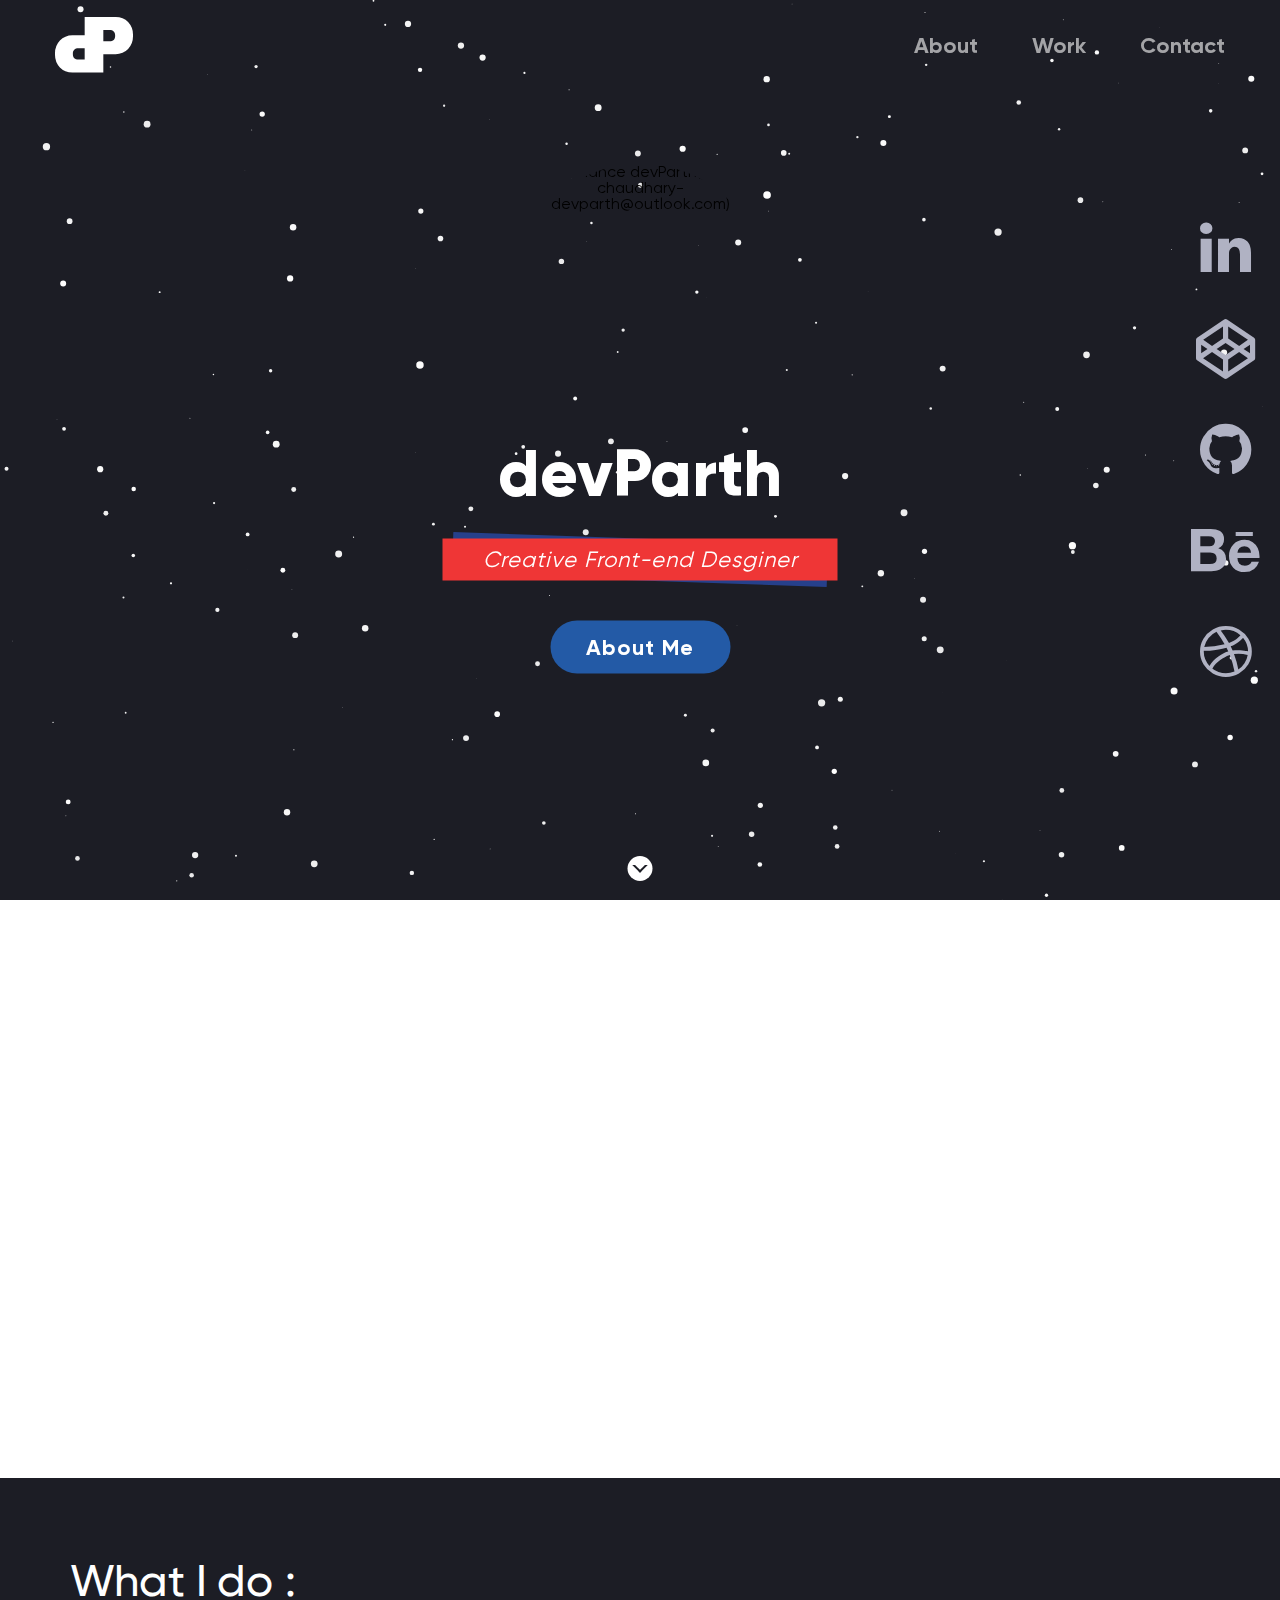
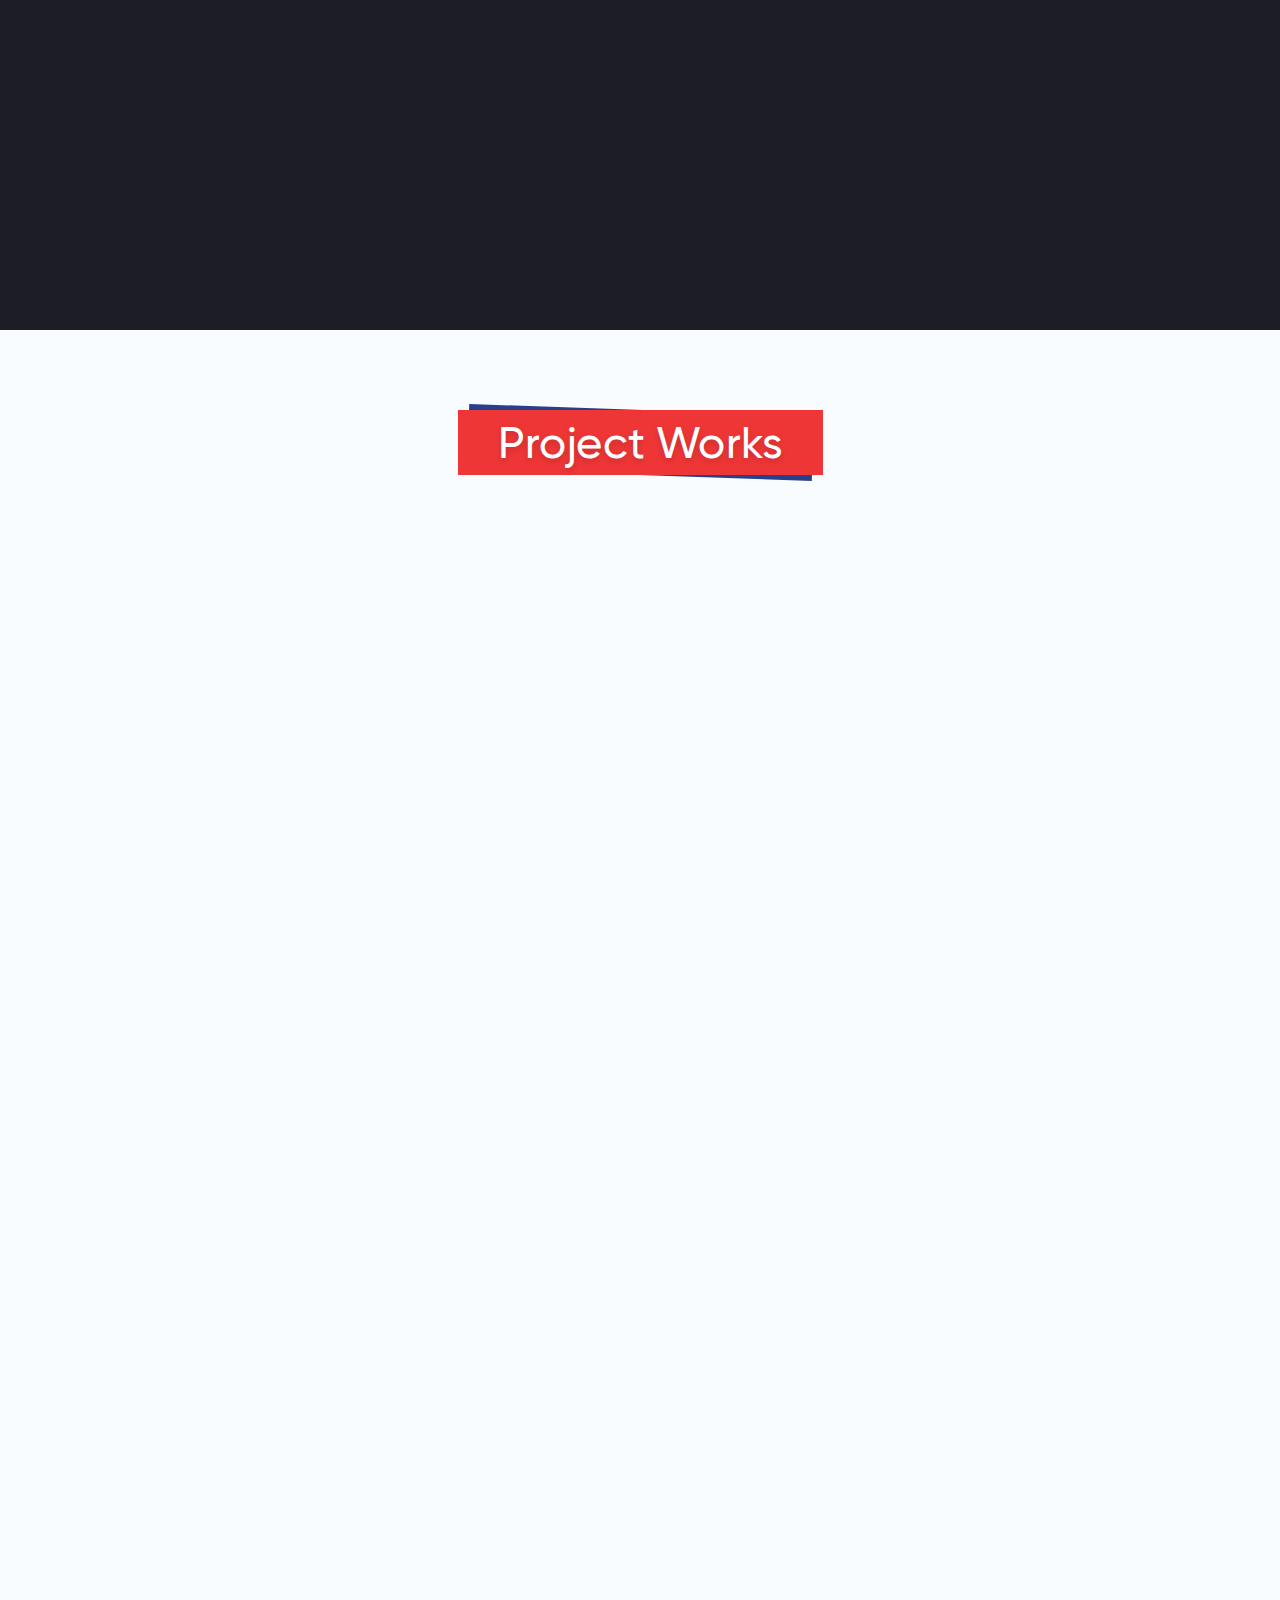
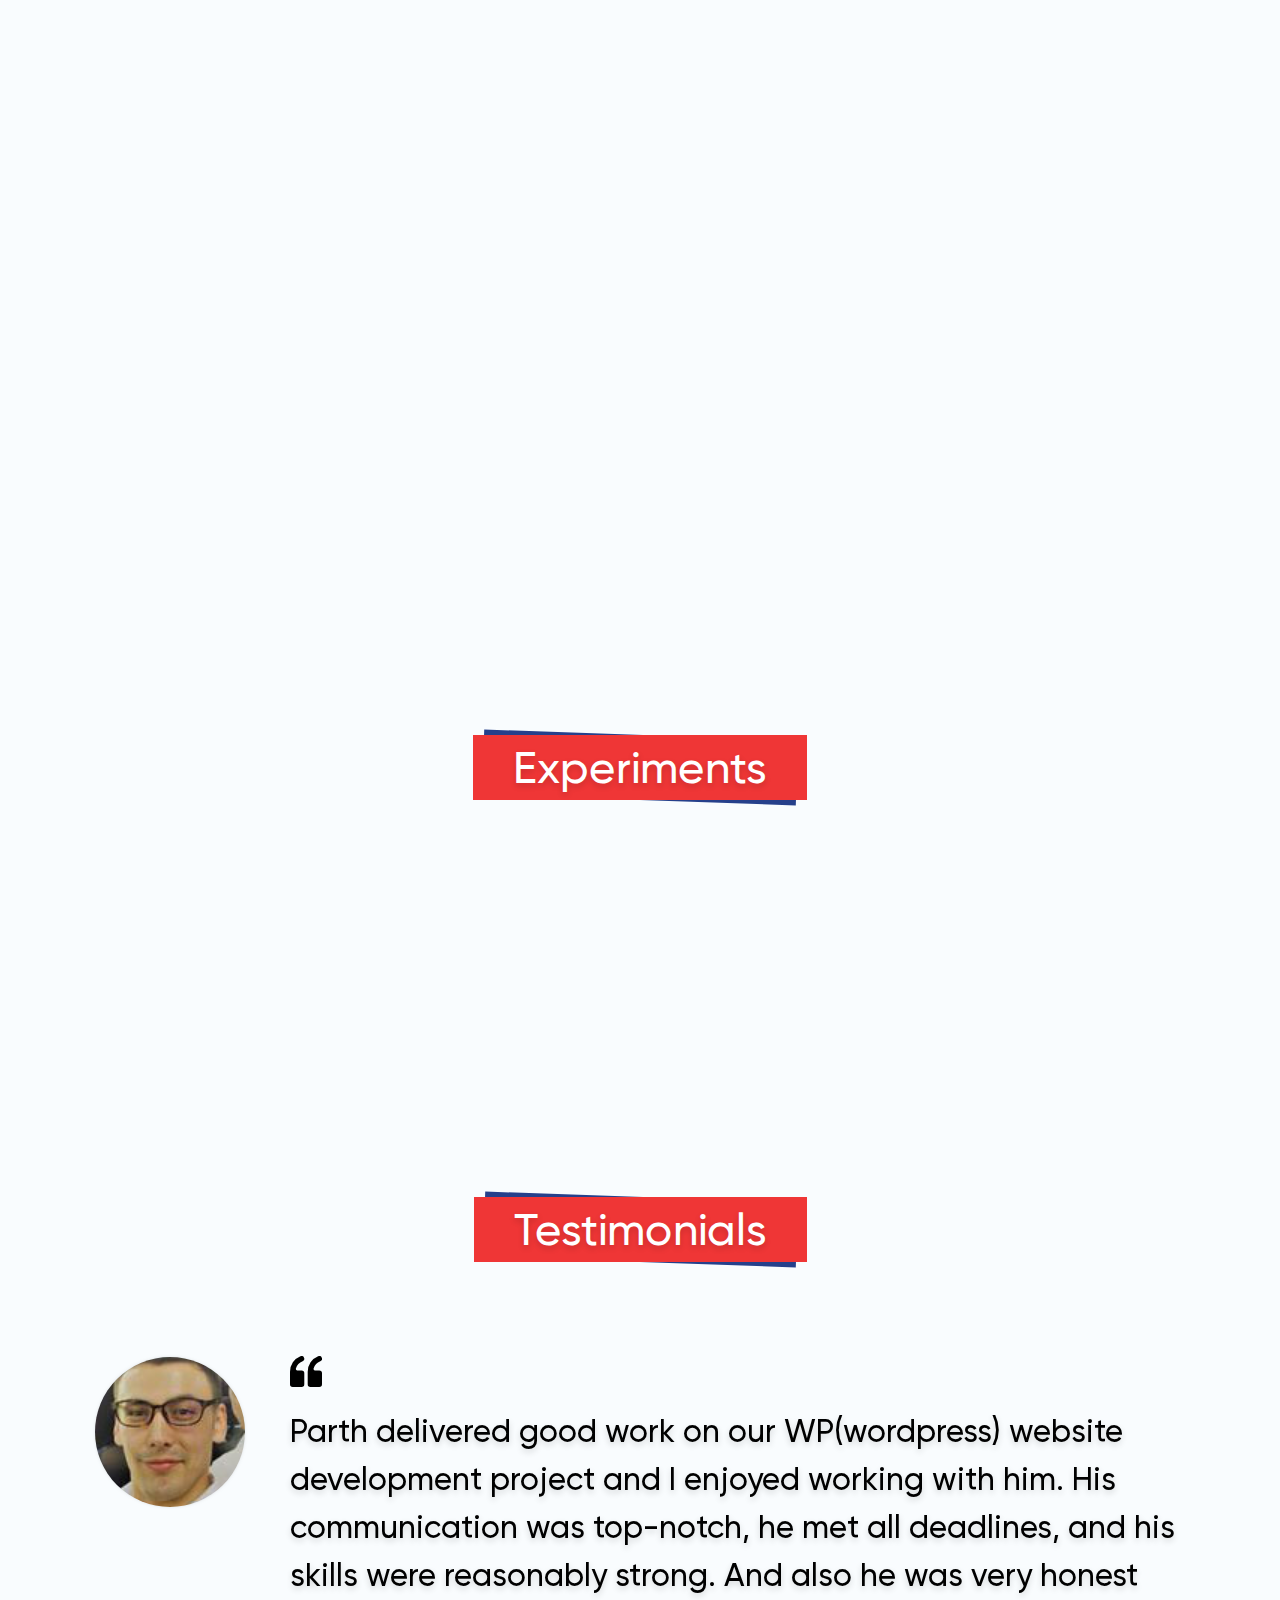
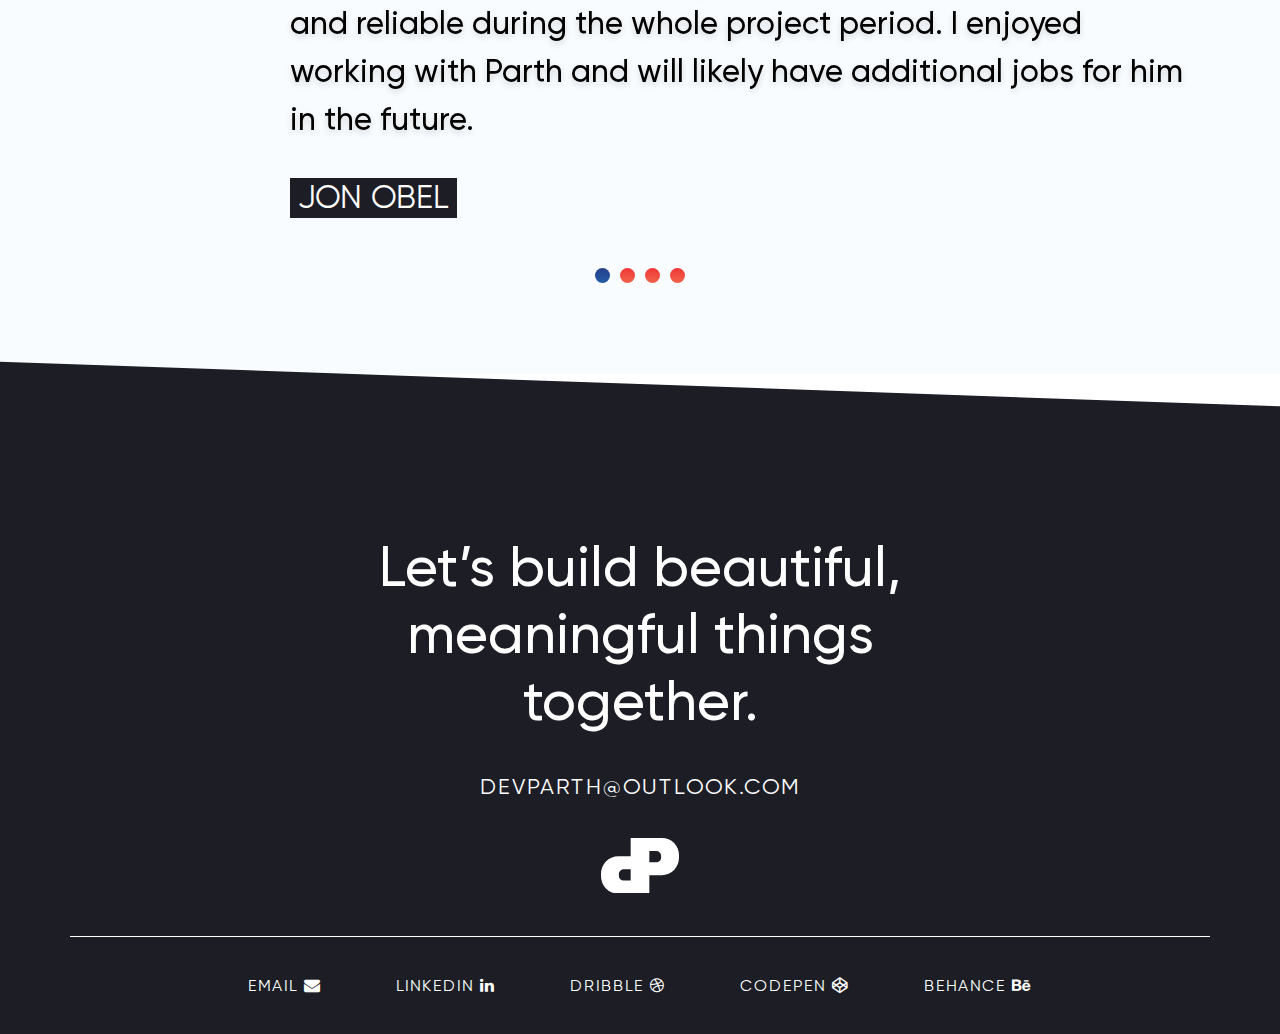
==== commit 5bf5c54e: "'public-private'" ====
--- a/index.html
+++ b/index.html
@@ -185,7 +185,7 @@
                             target="_blank" class="dp-work-link"
                             style="background-image: url('./img/aayan-solution.jpg');">
                             <div class="dp-work-name">
-                                <h3>Aayan Outsourcing</h3> <label>The best buisness consulting team.</label> <span
+                                <h3>Aayan Outsourcing</h3> <label>The best buisness consulting team</label> <span
                                     href="https://vti.wjr.mybluehost.me/" class="dp-btn"><span>Learn More</span></span>
                             </div>
                         </a></li>
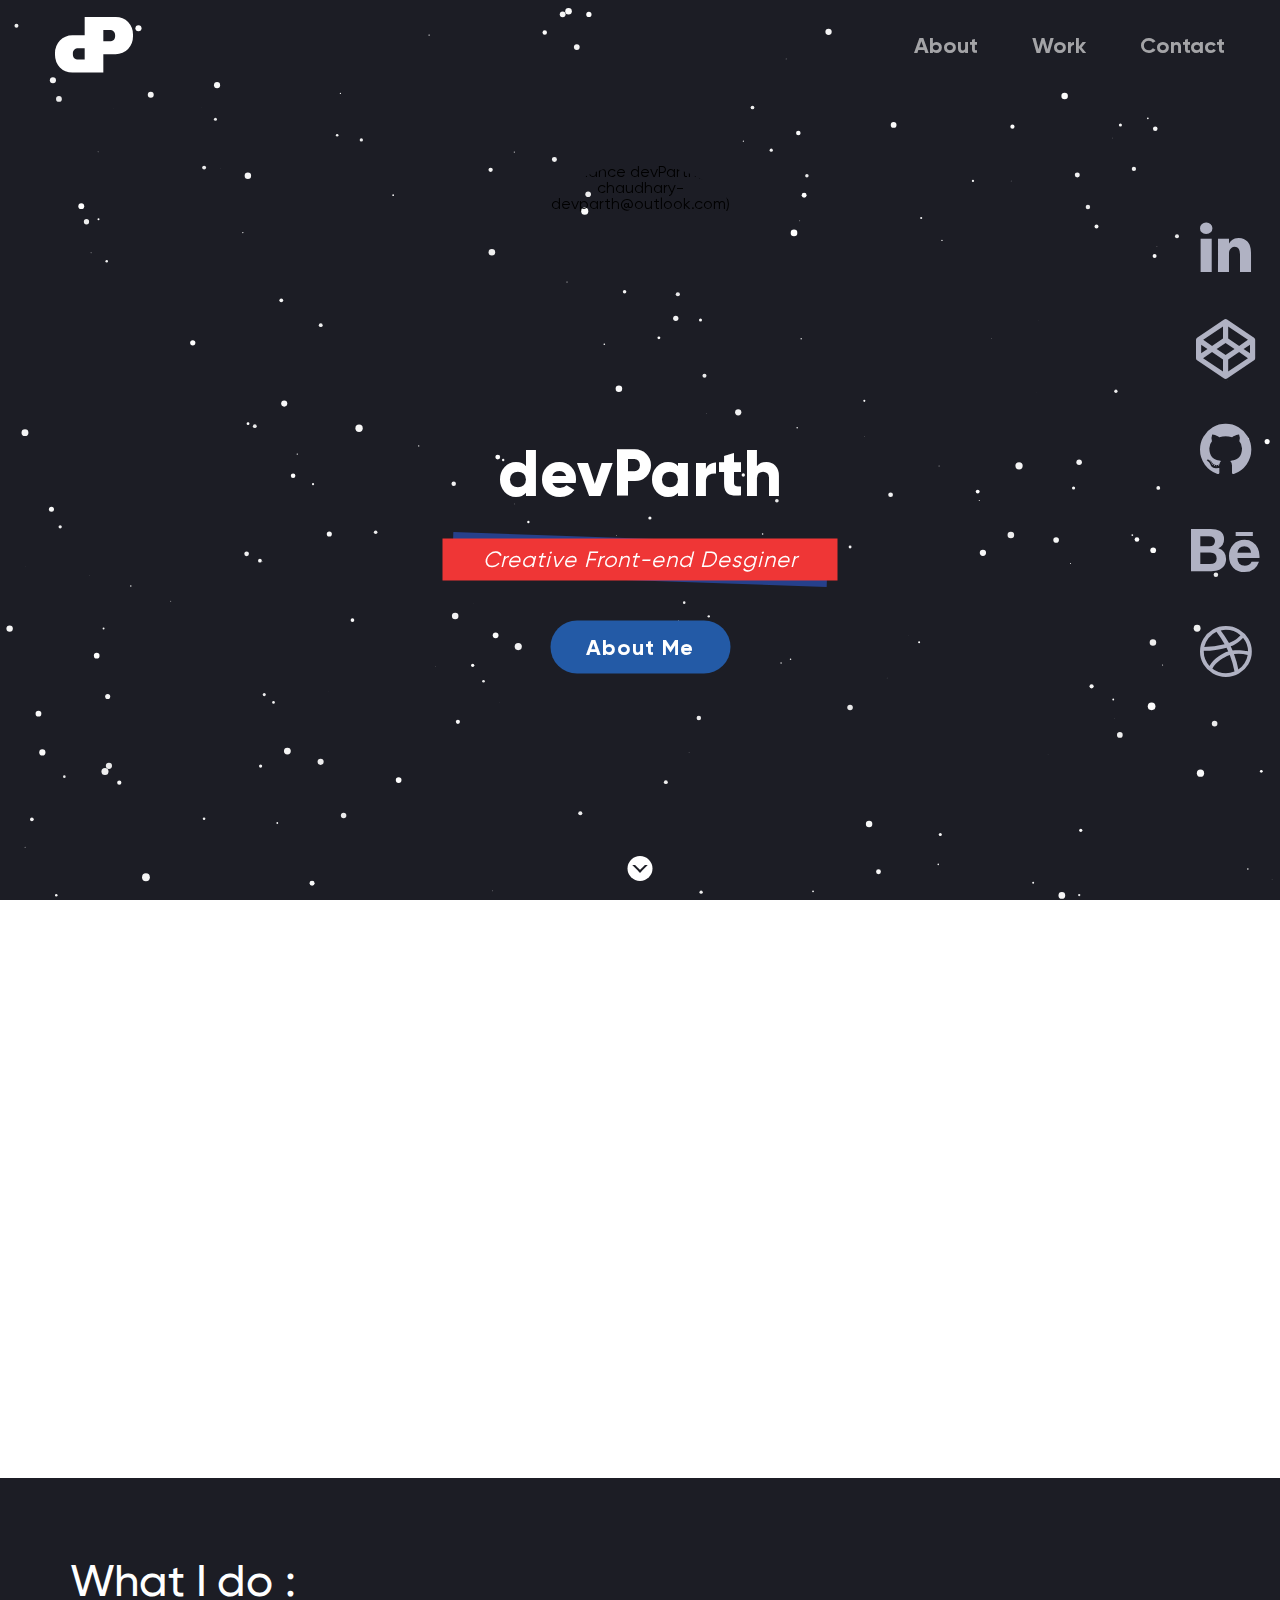
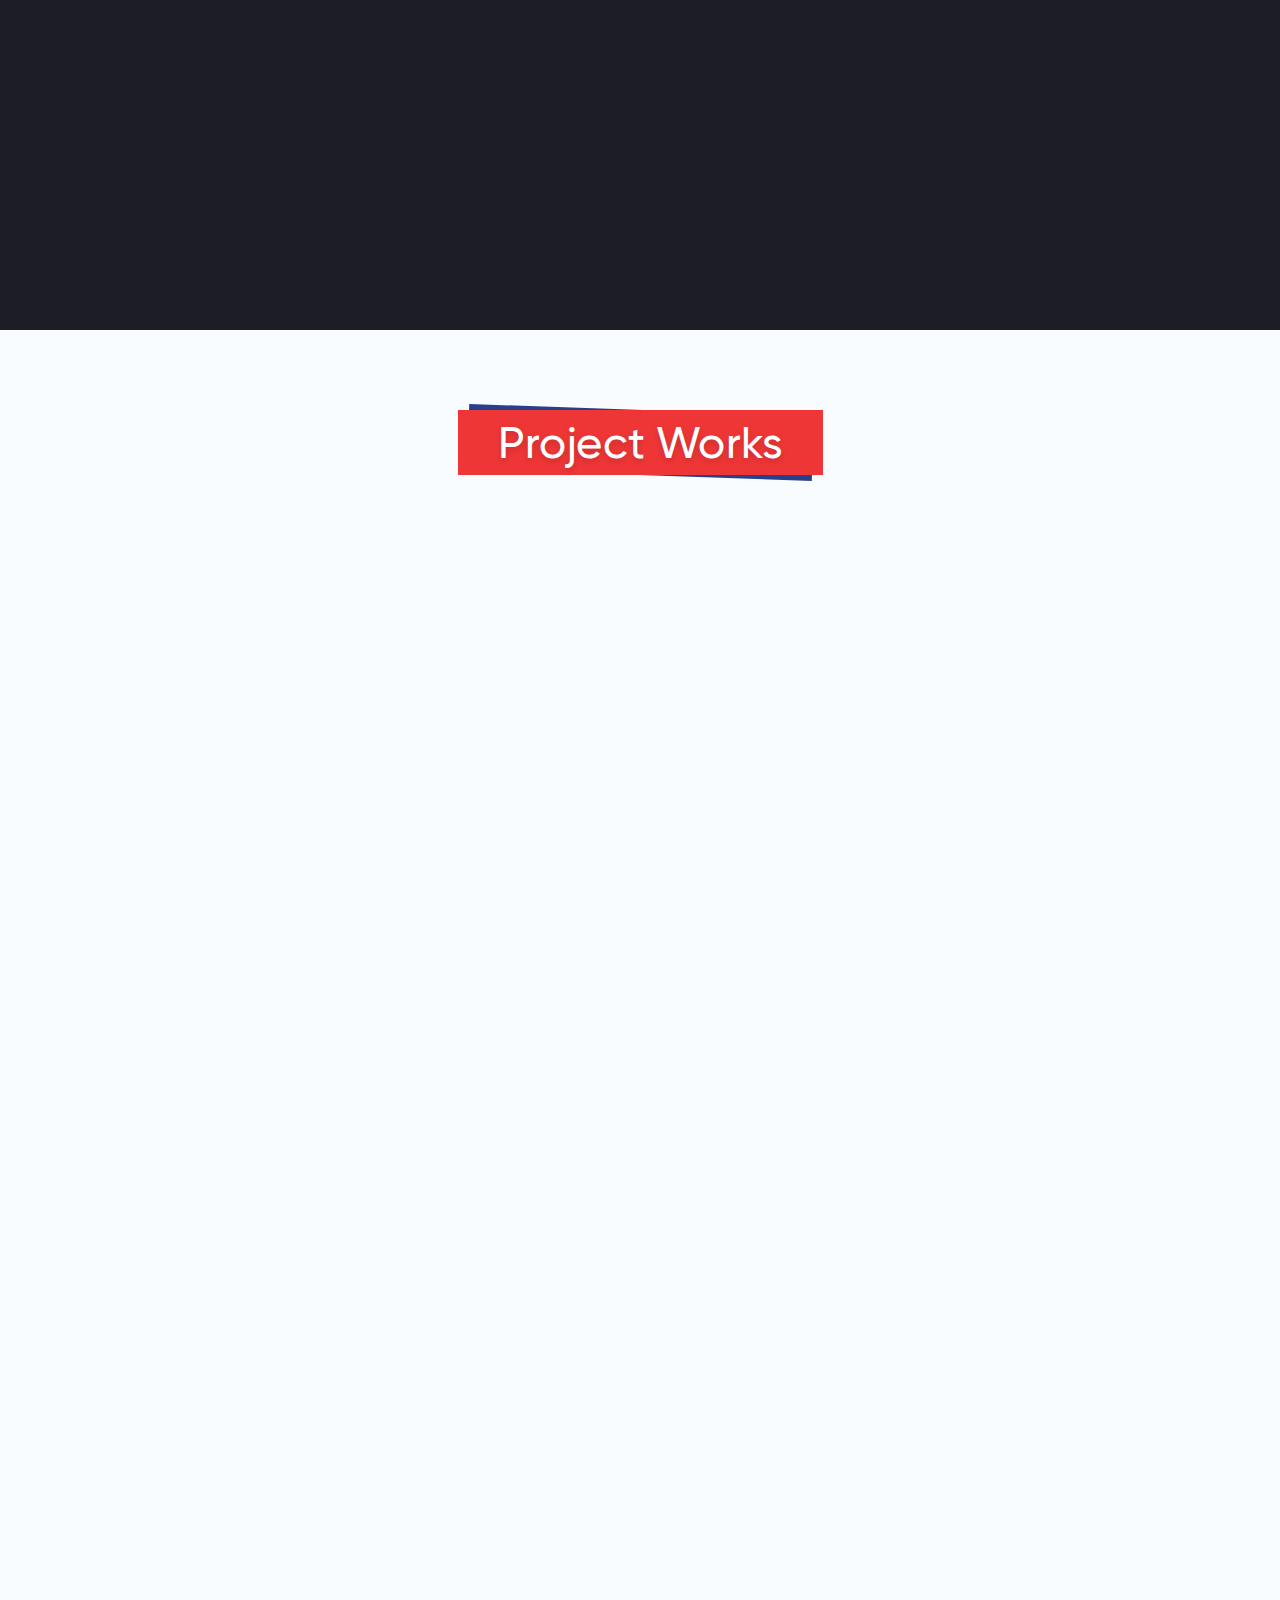
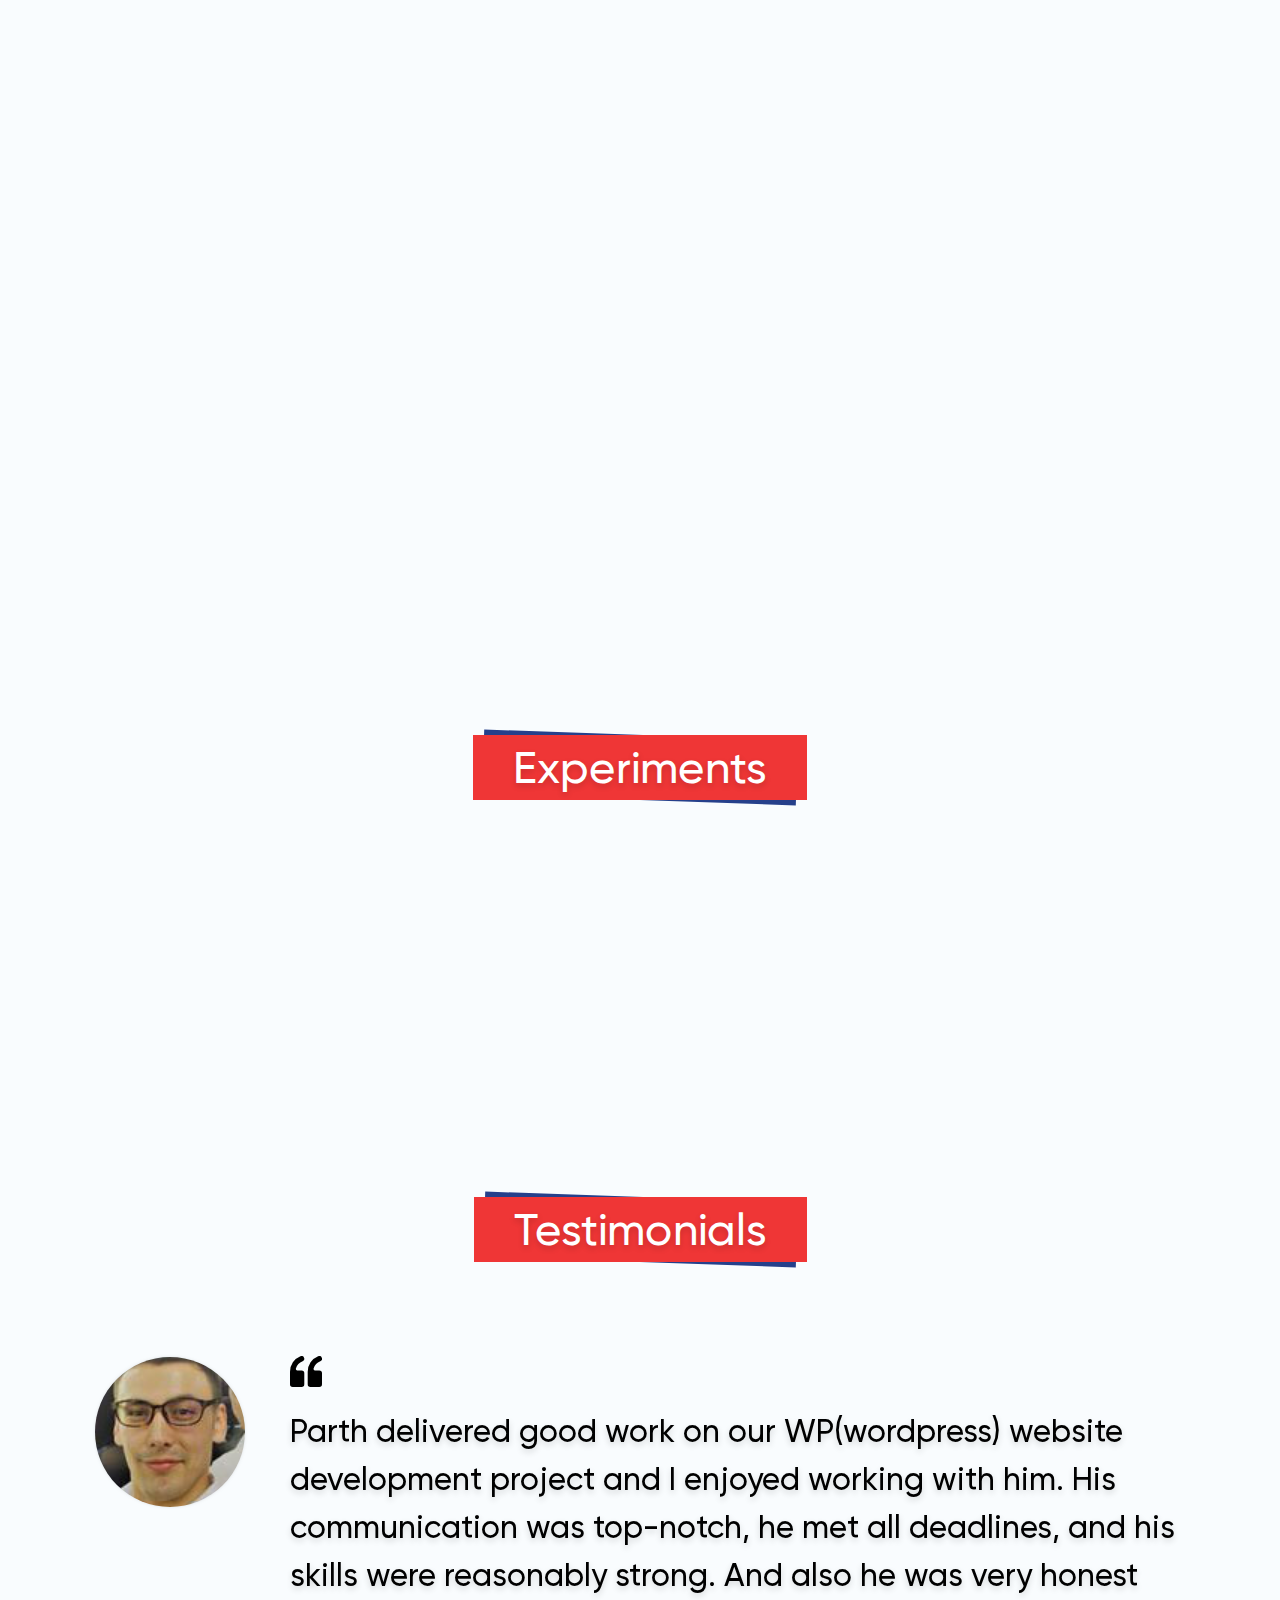
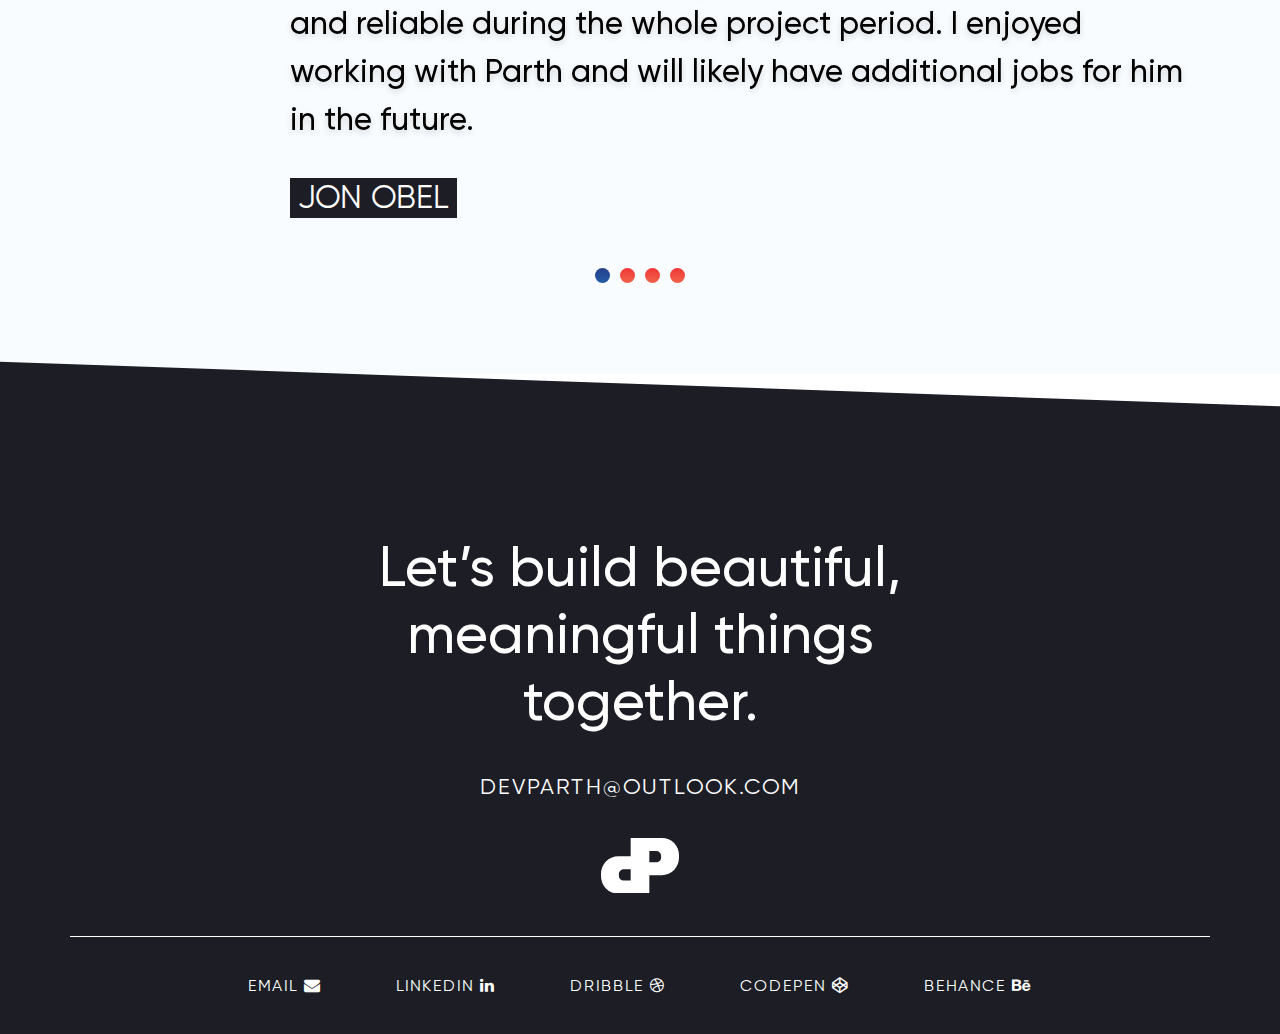
==== commit 4d21295c: "'newChanges'" ====
--- a/index.html
+++ b/index.html
@@ -185,7 +185,7 @@
                             target="_blank" class="dp-work-link"
                             style="background-image: url('./img/aayan-solution.jpg');">
                             <div class="dp-work-name">
-                                <h3>Aayan Outsourcing</h3> <label>The best buisness consulting team</label> <span
+                                <h3>Aayan Outsourcing</h3> <label>The best buisness consulting team.</label> <span
                                     href="https://vti.wjr.mybluehost.me/" class="dp-btn"><span>Learn More</span></span>
                             </div>
                         </a></li>
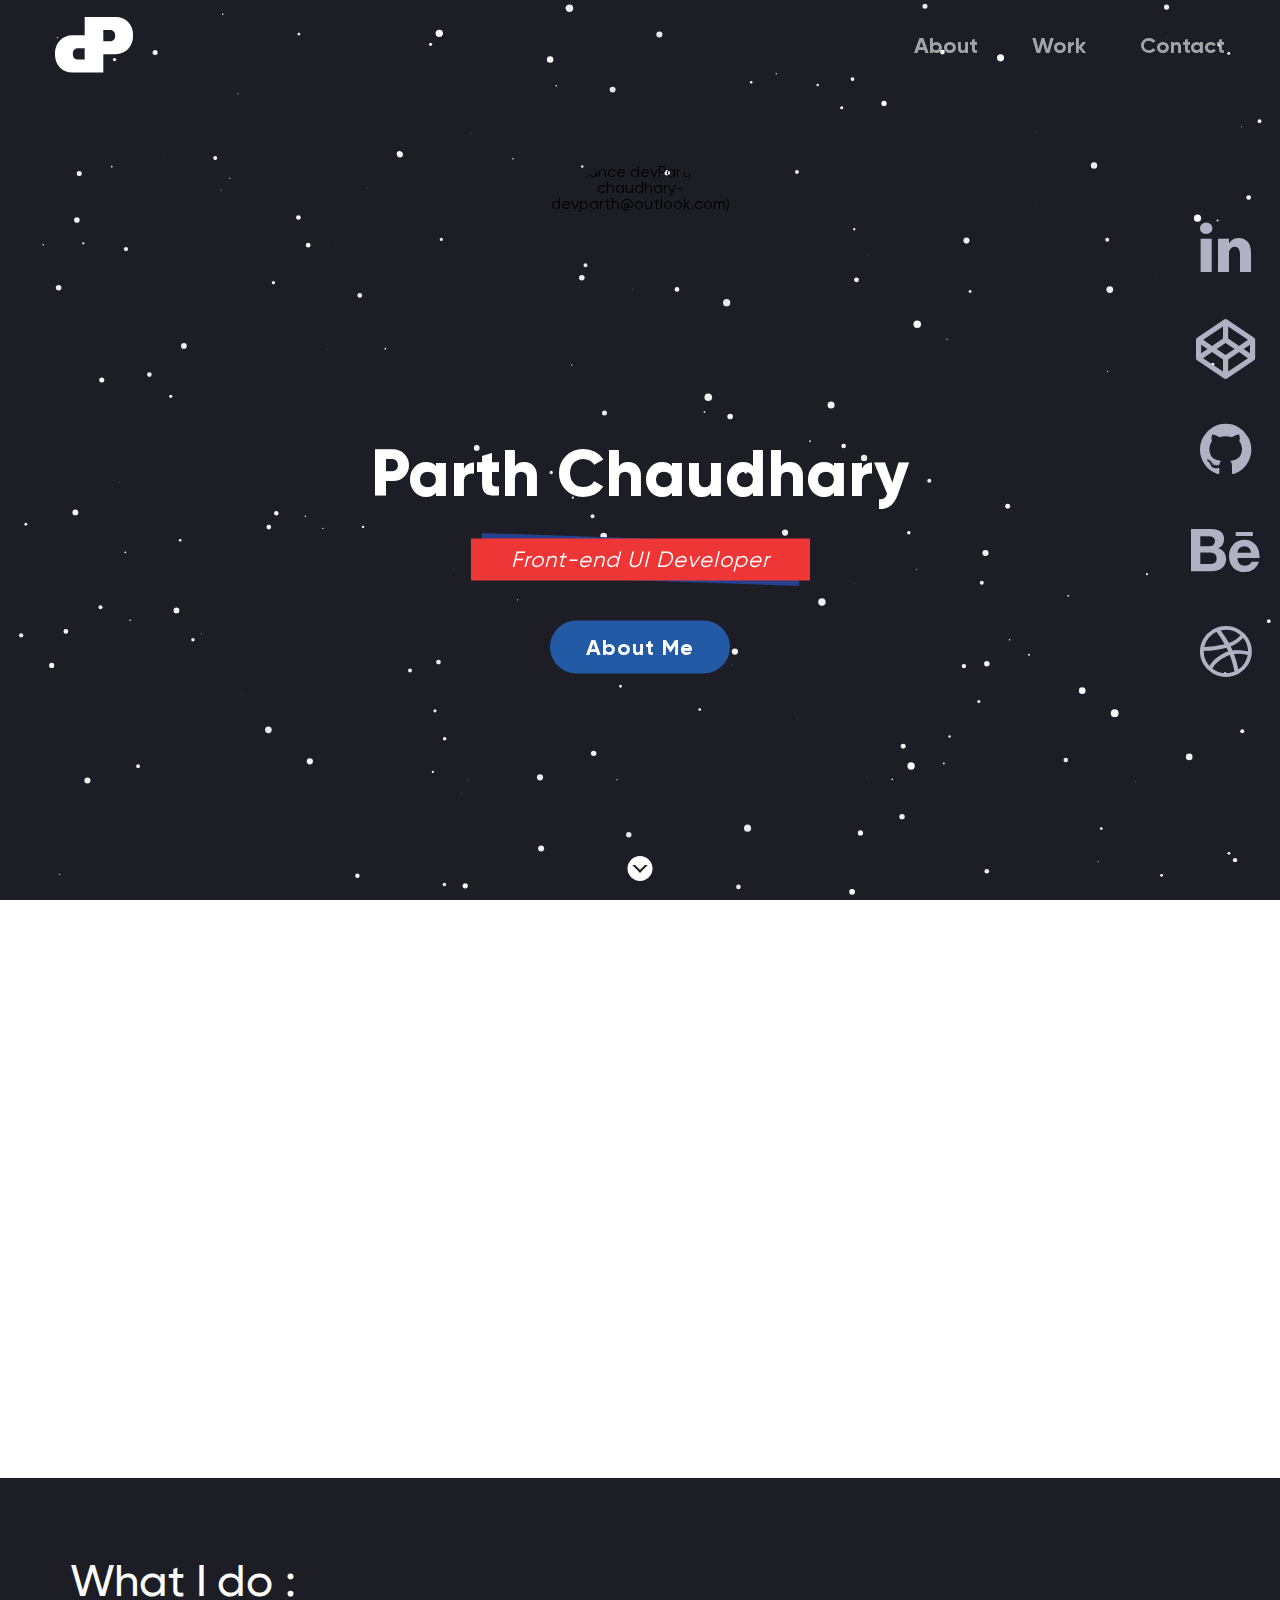
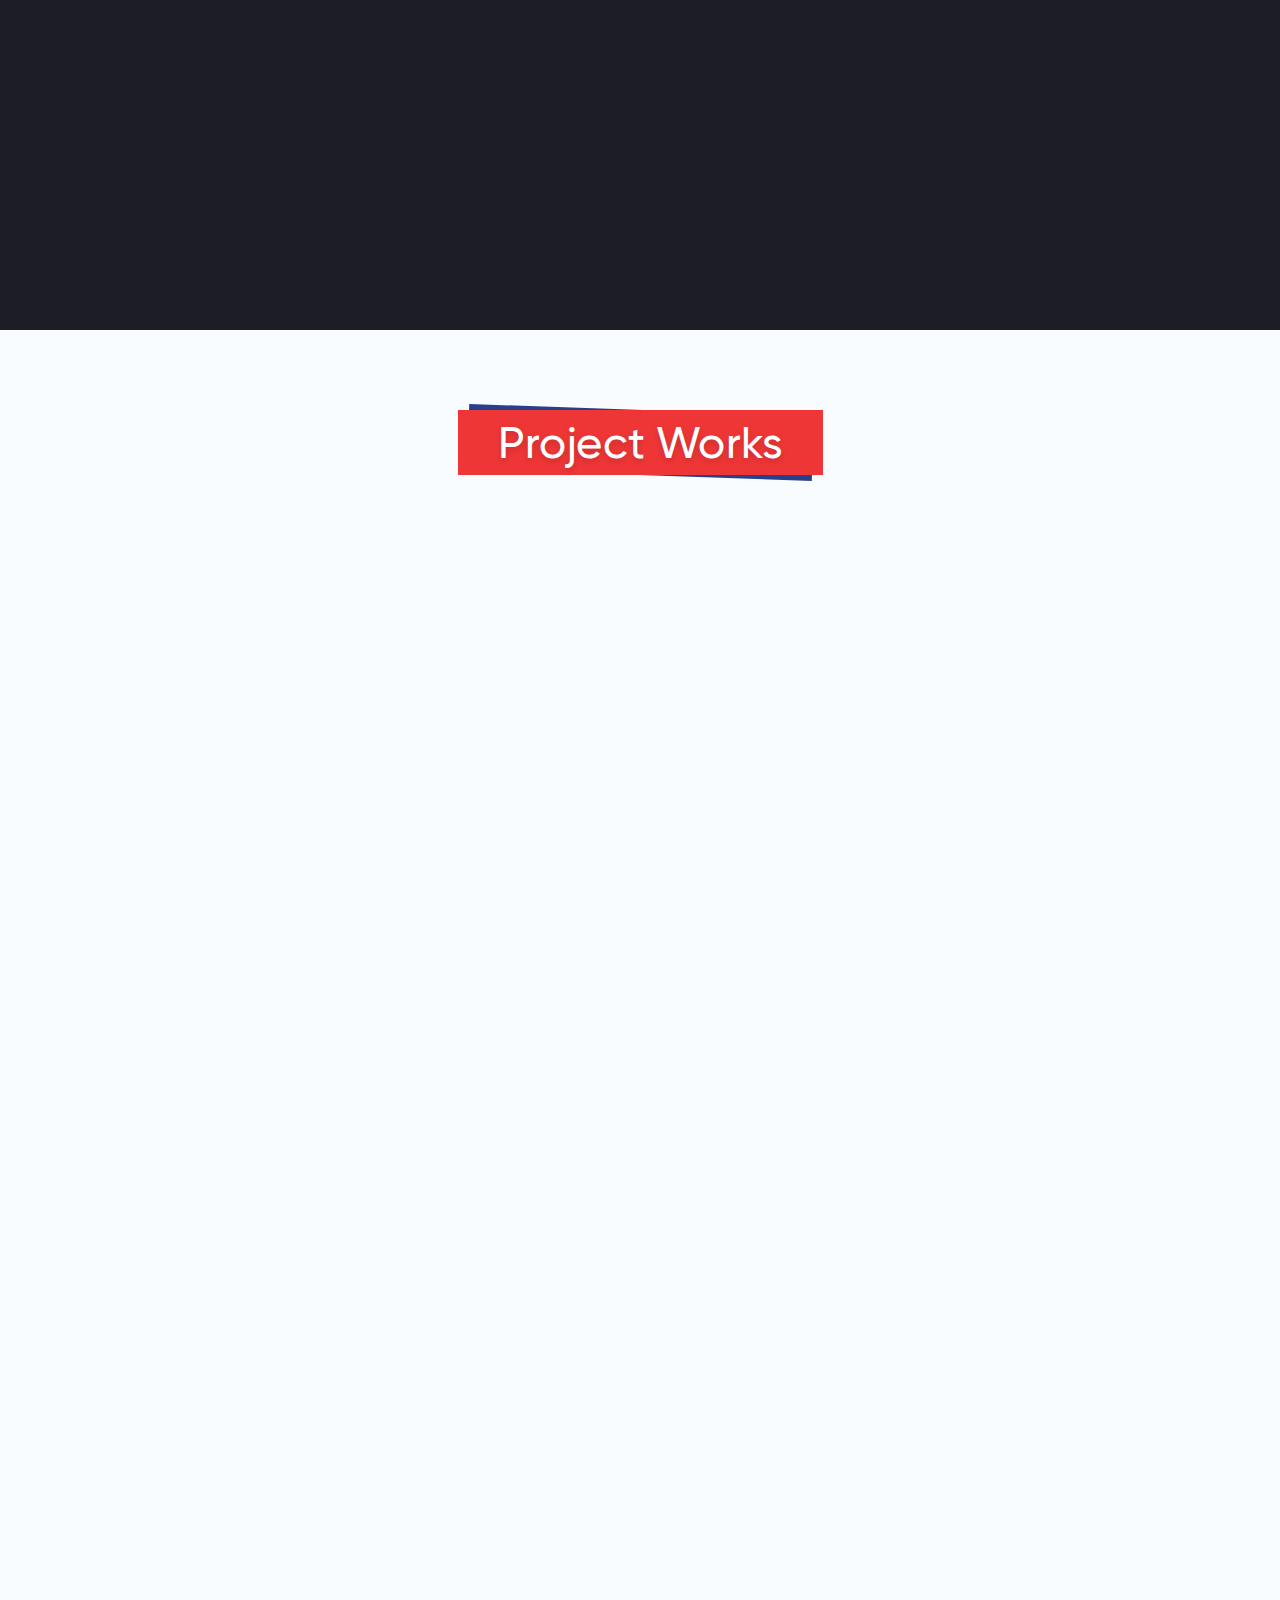
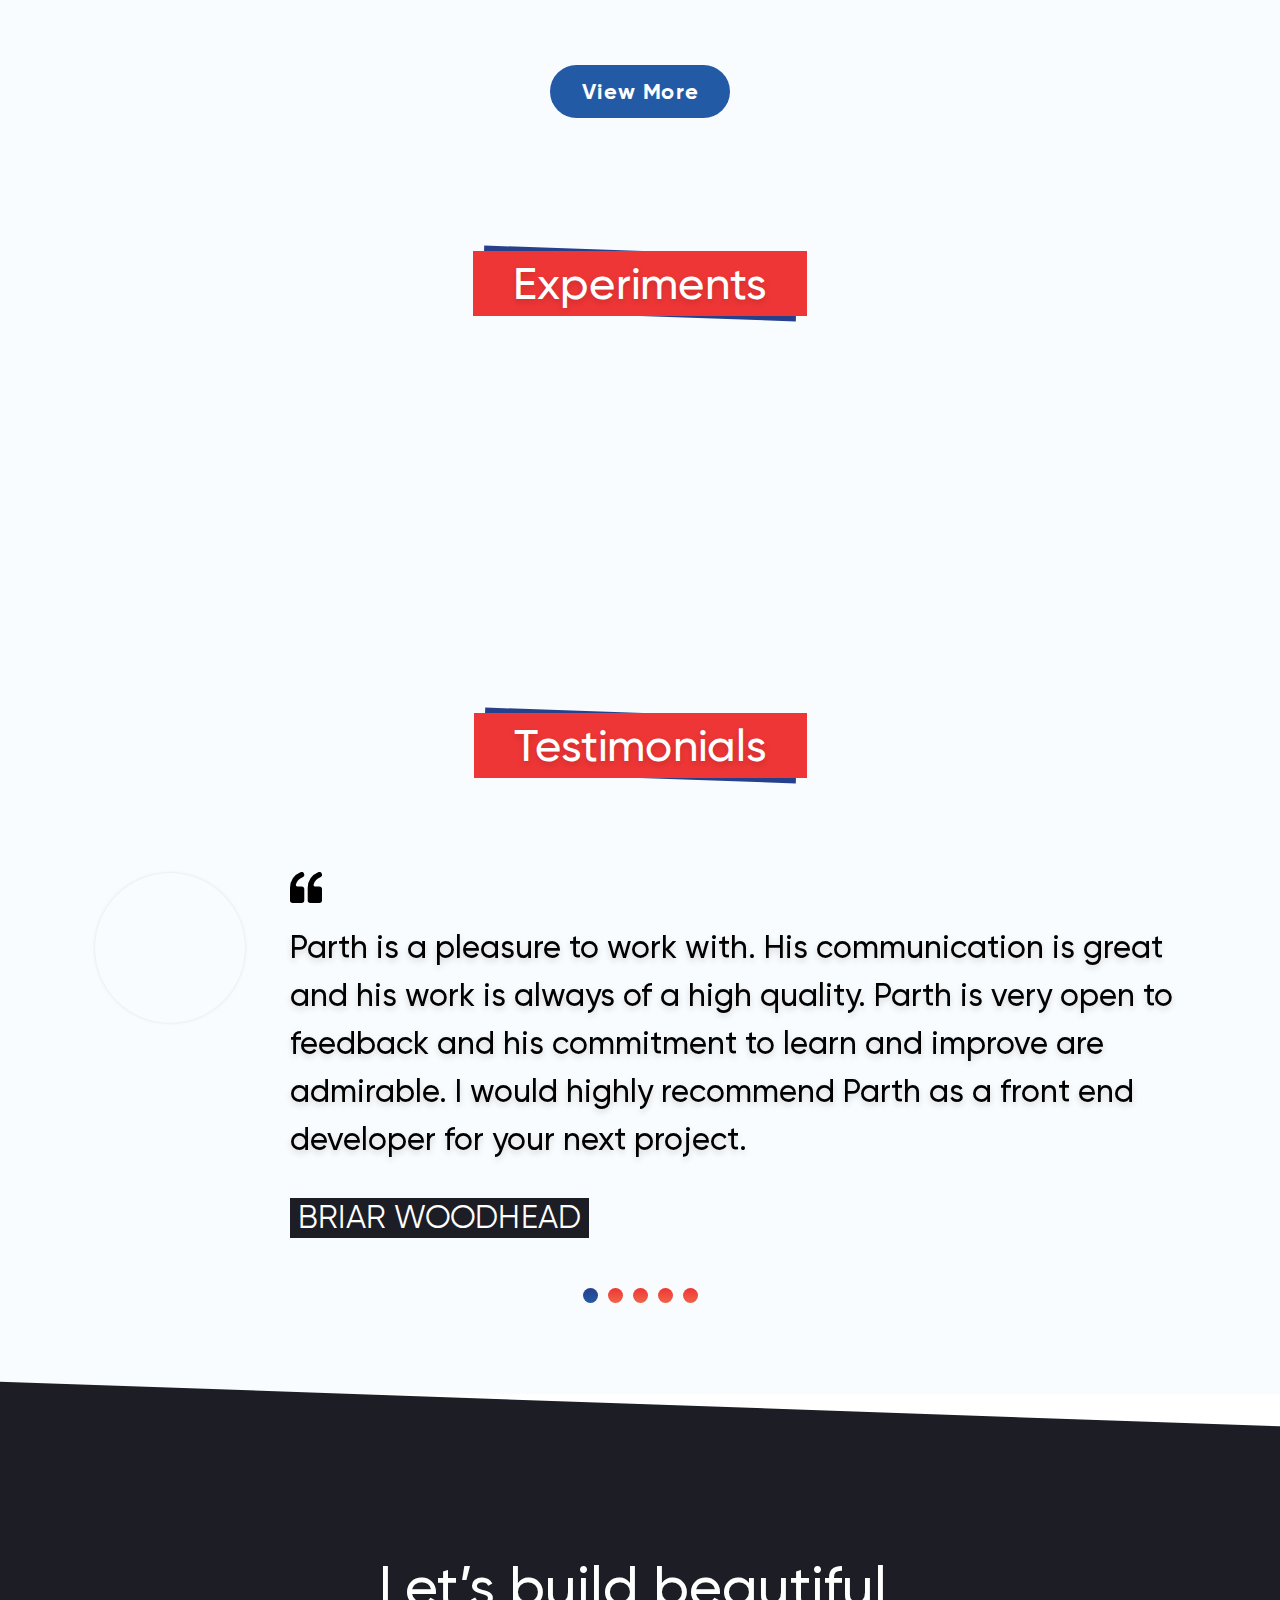
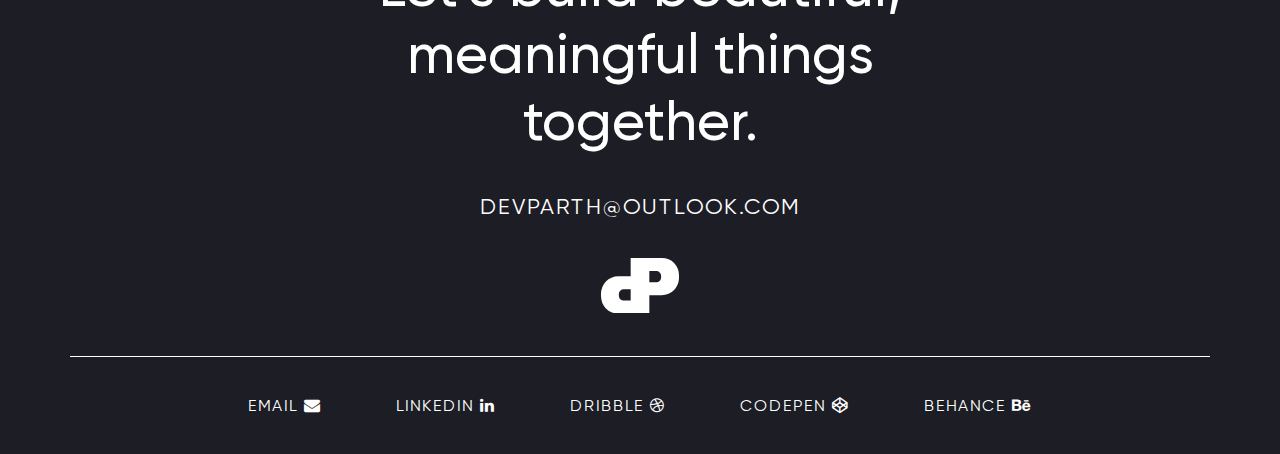
==== commit d88b4351: "Textual Changes and removed one work item from list" ====
--- a/index.html
+++ b/index.html
@@ -42,7 +42,7 @@
     <script>(function (w, d, s, l, i) { w[l] = w[l] || []; w[l].push({ 'gtm.start': new Date().getTime(), event: 'gtm.js' }); var f = d.getElementsByTagName(s)[0], j = d.createElement(s), dl = l != 'dataLayer' ? '&l=' + l : ''; j.async = true; j.src = 'https://www.googletagmanager.com/gtm.js?id=' + i + dl; f.parentNode.insertBefore(j, f); })(window, document, 'script', 'dataLayer', 'GTM-KSM7WPW');</script>
     <script async src="https://www.googletagmanager.com/gtag/js?id=UA-146591462-1"></script>
     <script>window.dataLayer = window.dataLayer || []; function gtag() { dataLayer.push(arguments); } gtag('js', new Date()); gtag('config', 'UA-146591462-1');</script>
-    <title>devParth- Parth Chaudhary | Front-end Web Designer</title>
+    <title>devParth- Parth Chaudhary | Front-end Web Designer | UI Developer</title>
     <meta name="description"
         content="Parth Chaudhary is Creative Web and Front-end designer expert in Web Design, HTML, CSS, Javascript.">
 
@@ -70,11 +70,16 @@
     <link rel="stylesheet" href="./css/style.min.css">
 </head>
 
-<body style="overflow: hidden !important"> <noscript> <iframe
-            src="https://www.googletagmanager.com/ns.html?id=GTM-KSM7WPW" height="0" width="0"
-            style="display:none;visibility:hidden"></iframe> </noscript>
-    <div id="dp-loader"> <span class="dp-loader-inner"> <img src="./img/dp-banner-bg.svg"
-                alt="devparth site loader image"> </span></div>
+<body style="overflow: hidden !important"> 
+    <noscript>
+        <iframe src="https://www.googletagmanager.com/ns.html?id=GTM-KSM7WPW" height="0" width="0"
+            style="display:none;visibility:hidden"></iframe> 
+    </noscript>
+    <div id="dp-loader"> 
+        <span class="dp-loader-inner"> 
+            <img src="./img/dp-banner-bg.svg" alt="devparth site loader image"> 
+        </span>
+    </div>
     <nav>
         <div class="dp-container">
             <div class="dp-navbar">
@@ -124,7 +129,7 @@
                     <div class="profile-pic" data-aos="zoom-in"> <img src="./img/freelance-devParth-parth-chaudhary.jpg"
                             alt="freelance devParth(parth chaudhary-devparth@outlook.com)"></div>
                     <div class="dp-info">
-                        <h1>devParth</h1> <label><span class="dp-stripe-bg">Creative Front-end Desginer</span></label>
+                        <h1>Parth Chaudhary</h1> <label><span class="dp-stripe-bg">Front-end UI Developer</span></label>
                         <a href="#" class="dp-btn about-link"><span>About Me</span></a>
                     </div>
                 </div>
@@ -146,10 +151,10 @@
         <section class="dp-about" id="dp-about">
             <div class="dp-container">
                 <div class="dp-about-contant" data-aos="zoom-out"> <label>HELLO EVERYONE</label>
-                    <p> I'm a <span>Front End Designer</span> from India. I aim to create change with simple and
+                    <p> I'm a <span>Front End UI Developer</span> from India. I aim to create change with simple and
                         seamless user-centered design. I am a strong believer that I am always a student in life, always
                         finding opportunities for learning and growth both professionally and personally.</p> <a
-                        href="./img/parth_chaudhary(parth@outlook.com).pdf" target="_blank" class="dp-btn"
+                        href="./img/parth_chaudhary(devparth@outlook.com).pdf" target="_blank" class="dp-btn"
                         download><span>Resume</span></a> <a href="#" class="dp-btn contact-link"><span>Say
                             Hello</span></a>
                 </div>
@@ -160,16 +165,16 @@
                 <h2>What I do :</h2>
                 <div class="dp-row">
                     <div class="dp-col-sm-6">
-                        <div class="dp-skill-info" data-aos="zoom-in"> <label>Front-end Web Desing</label>
-                            <p> I have more than 2 years of experience in Front-end technology and I speak very fluent
-                                in front-end languages. I have developed pixel perfect eye for HTML design.</p>
+                        <div class="dp-skill-info" data-aos="zoom-in"> <label>Front-end UI Developer</label>
+                            <p> I have more than 4 years of experience in Front-end technology and I speak very fluent
+                                in front-end languages. I have developed pixel perfect eye for Responsive web design.</p>
                             <div class="dp-skill-icon"> <img src="./img/webdesign-bg-icon.svg"
                                     alt="web design icon(devparth)"></div>
                         </div>
                     </div>
                     <div class="dp-col-sm-6">
-                        <div class="dp-skill-info" data-aos="zoom-in"> <label>UI/UX Desing</label>
-                            <p> As a beginner UI/UX designer, I am learning how to provide a seamless experience to the
+                        <div class="dp-skill-info" data-aos="zoom-in"> <label>UI/UX Design</label>
+                            <p> As a beginner UI designer, I am learning how to provide a seamless experience to the
                                 user, And also trying to contribute my efforts to the UI/UX Industry.</p>
                             <div class="dp-skill-icon"> <img src="./img/uxui-bg-icon.svg" alt=""></div>
                         </div>
@@ -181,16 +186,8 @@
             <div class="dp-container">
                 <h2><span class="dp-stripe-bg">Project Works</span></h2>
                 <ul class="dp-work-details">
-                    <li class="dp-work-info" data-aos="zoom-in-right"> <a href="https://vti.wjr.mybluehost.me/"
-                            target="_blank" class="dp-work-link"
-                            style="background-image: url('./img/aayan-solution.jpg');">
-                            <div class="dp-work-name">
-                                <h3>Aayan Outsourcing</h3> <label>The best buisness consulting team.</label> <span
-                                    href="https://vti.wjr.mybluehost.me/" class="dp-btn"><span>Learn More</span></span>
-                            </div>
-                        </a></li>
                     <li class="dp-work-info" data-aos="zoom-in-left"> <a
-                            href="https://www.behance.net/gallery/81719555/Business-Web-Design" target="_blank"
+                            href="https://parthchaudhary.github.io/Shradha-Infosoft/" target="_blank"
                             class="dp-work-link" style="background-image: url('./img/shraddha-infotech.jpg');">
                             <div class="dp-work-name">
                                 <h3>Shraddha Infotech</h3> <label>Innovative Technological Solutions.</label> <span
@@ -206,6 +203,11 @@
                             </div>
                         </a></li>
                 </ul>
+                <div style="text-align: center; margin-top: 40px;">
+                    <a href="portfolio.html" class="dp-btn" target="_blank">
+                        <span>View More</span>
+                    </a>
+                </div>                
             </div>
         </section>
         <section class="dp-experiment">
@@ -241,6 +243,20 @@
                 <div class="dp-testimonials-slider">
                     <div class="dp-slider-item">
                         <div class="dp-testimonial-text">
+                            <div class="dp-testimonial-pic"> <img src="./img/briar-woodhead.jpg" alt=""></div>
+                            <div class="dp-testimonial-word">
+                                <p>
+                                    Parth is a pleasure to work with. His communication is great and his work is always
+                                    of a high quality. Parth is very open to feedback and his commitment to learn and
+                                    improve are admirable.
+                                    I would highly recommend Parth as a front end developer for your next project.
+                                </p>
+                                <label>Briar Woodhead</label>
+                            </div>
+                        </div>
+                    </div>
+                    <div class="dp-slider-item">
+                        <div class="dp-testimonial-text">
                             <div class="dp-testimonial-pic"> <img src="./img/job-obel.jpg" alt=""></div>
                             <div class="dp-testimonial-word">
                                 <p> Parth delivered good work on our WP(wordpress) website development project and I
@@ -341,13 +357,9 @@
             </div>
             <div class="dp-col-sm-6 dp-col-sm-pull-6 dp-about-col">
                 <div class="dp-contact-about" style="background-image: url('./img/person-icon.png')">
-                    <h3><span class="dp-stripe-bg">About Me</span></h3> <label>Creative Front-end Desginer</label>
+                    <h3><span class="dp-stripe-bg">About Me</span></h3> <label>Front-end UI Developer</label>
                     <p>
-                        My name is <span>Parth Chaudhary</span>.
-                    </p>
-                    <p>
-                        I work as a <span>Web designer</span> at <span>DRC Systems
-                            India</span>.
+                        I'm <span>Parth Chaudhary</span>.
                     </p>
                     <p>
                         I aim to create change with simple and seamless user - centered design. I am a strong believer
@@ -388,8 +400,7 @@
                     <div class="dp-row">
                         <div class="dp-col-md-6">
                             <div class="dp-about-text">
-                                <h3><span class="dp-stripe-bg">About</span></h3>
-                                <p>My name is Parth Chaudhary. I work as a Web designer at DRC Systems India.</p>
+                                <h3><span class="dp-stripe-bg">About</span></h3>                                
                                 <p> I aim to create change with simple and seamless user - centered design. I am a
                                     strong
                                     believer that I am always a student in life, always finding opportunities for
@@ -421,10 +432,12 @@
                             <div class="dp-about-experience">
                                 <h3><span class="dp-stripe-bg">Curriculum Vita</span></h3>
                                 <ul class="dp-cv-list">
-                                    <li> <label>DRC Systems &middot; India</label> <span><small>Front-End
-                                                Designer</small></span> <br> May 2018 - Present</li>
-                                    <li> <label>Atlas Softweb &middot; India</label> <span><small>Front-End
-                                                Designer(Intern)</small></span> <br> September 2017 - February 2018</li>
+                                    <li> <label>Cybage Software &middot; India</label> <span><small>Front-End
+                                        UI Developer</small></span> <br> May 2018 - Present</li>
+                                    <li> <label>Infibeam Avenues &middot; India</label> <span><small>Jr. Front-End
+                                                UI Developer</small></span> <br> May 2018 - May 2020</li>
+                                    <li> <label>Atlas Softweb &middot; India</label> <span><small>Front-End UI
+                                                Developer - Intern</small></span> <br> September 2017 - February 2018</li>
                                 </ul>
                             </div>
                             <div class="dp-about-education">
